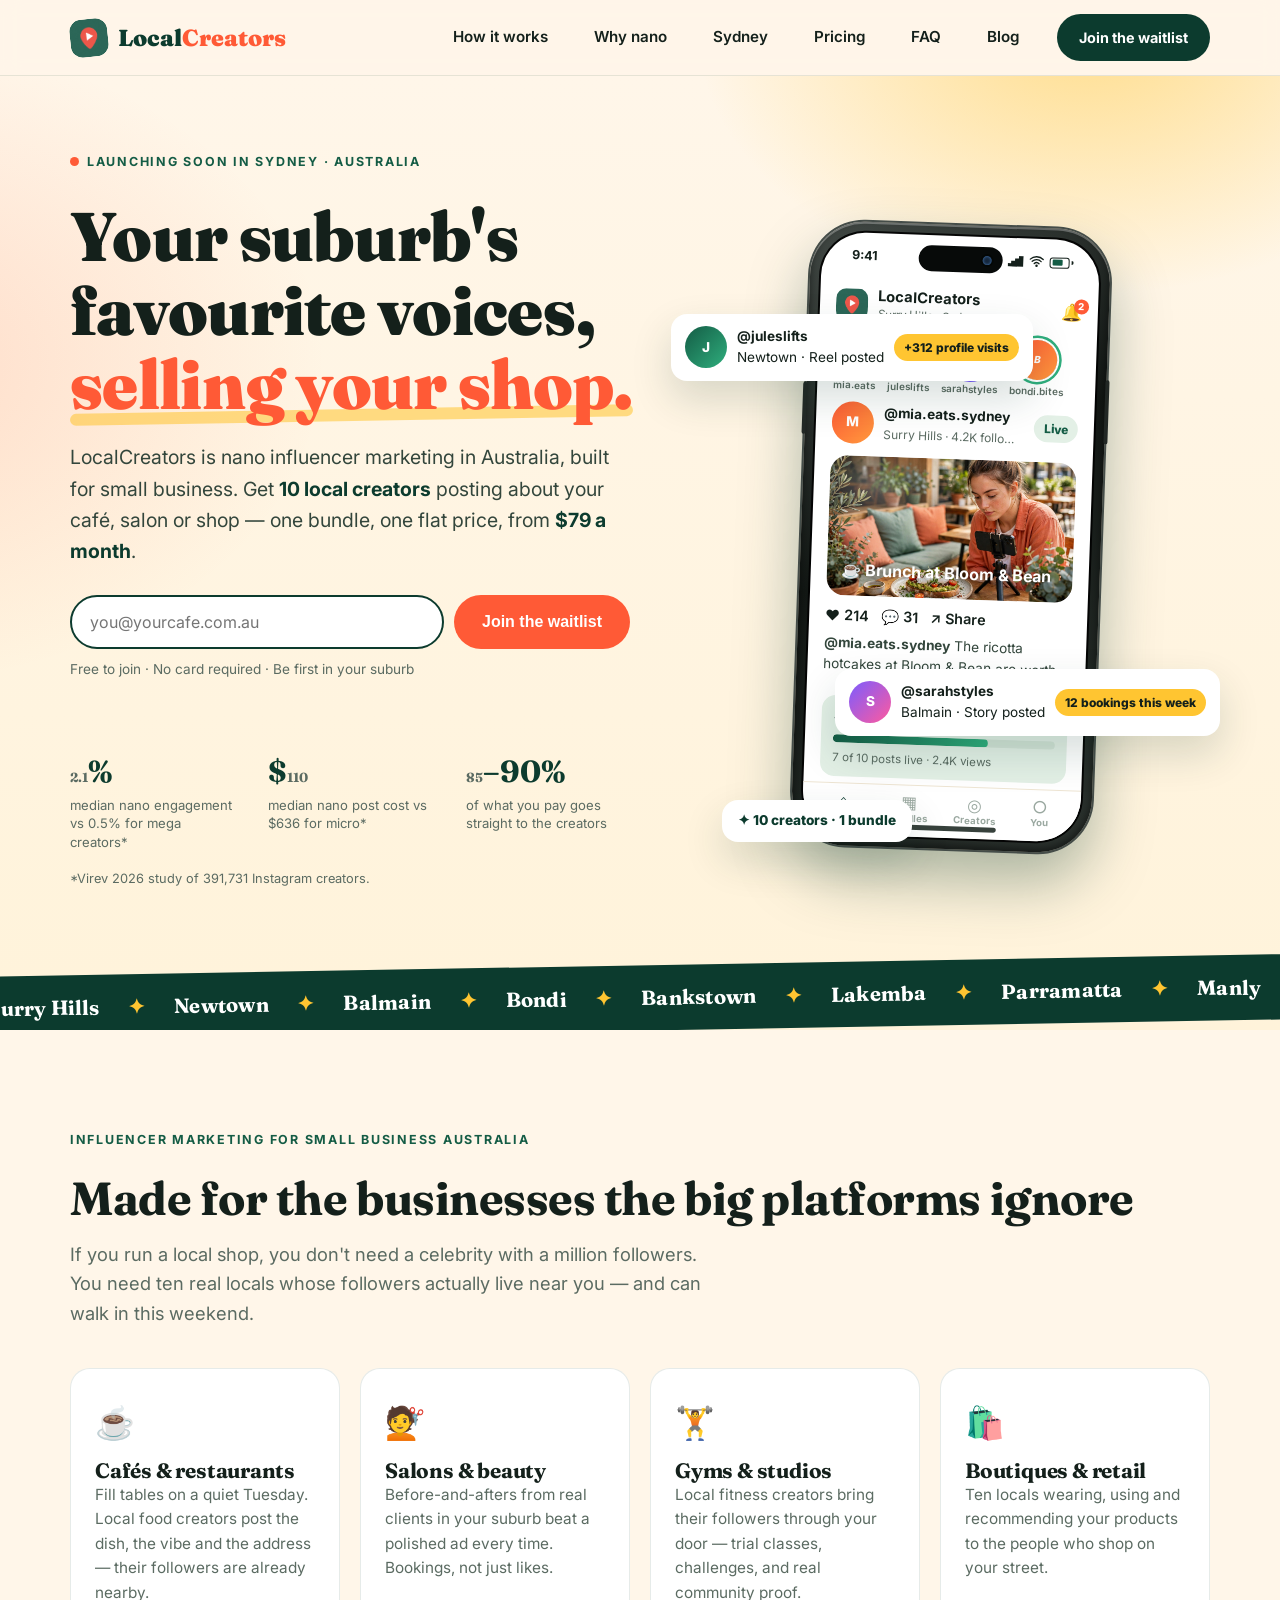
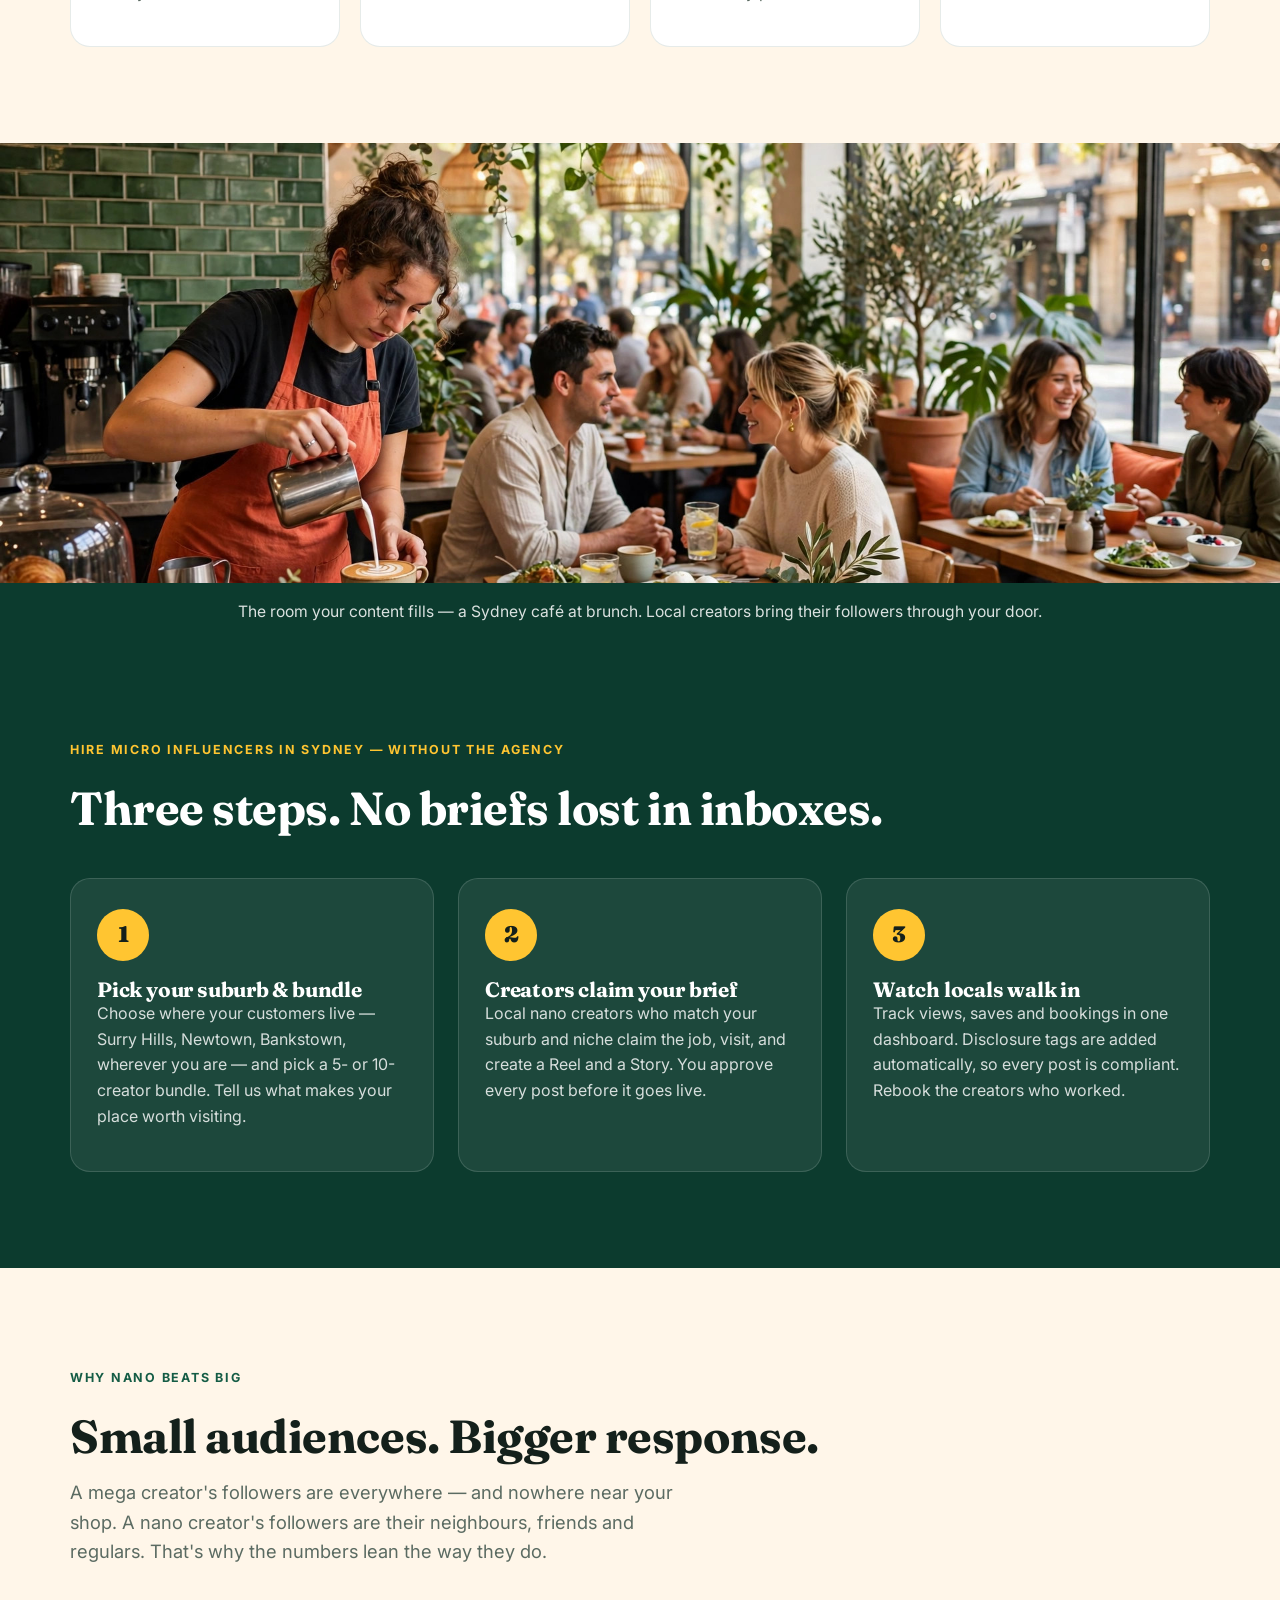
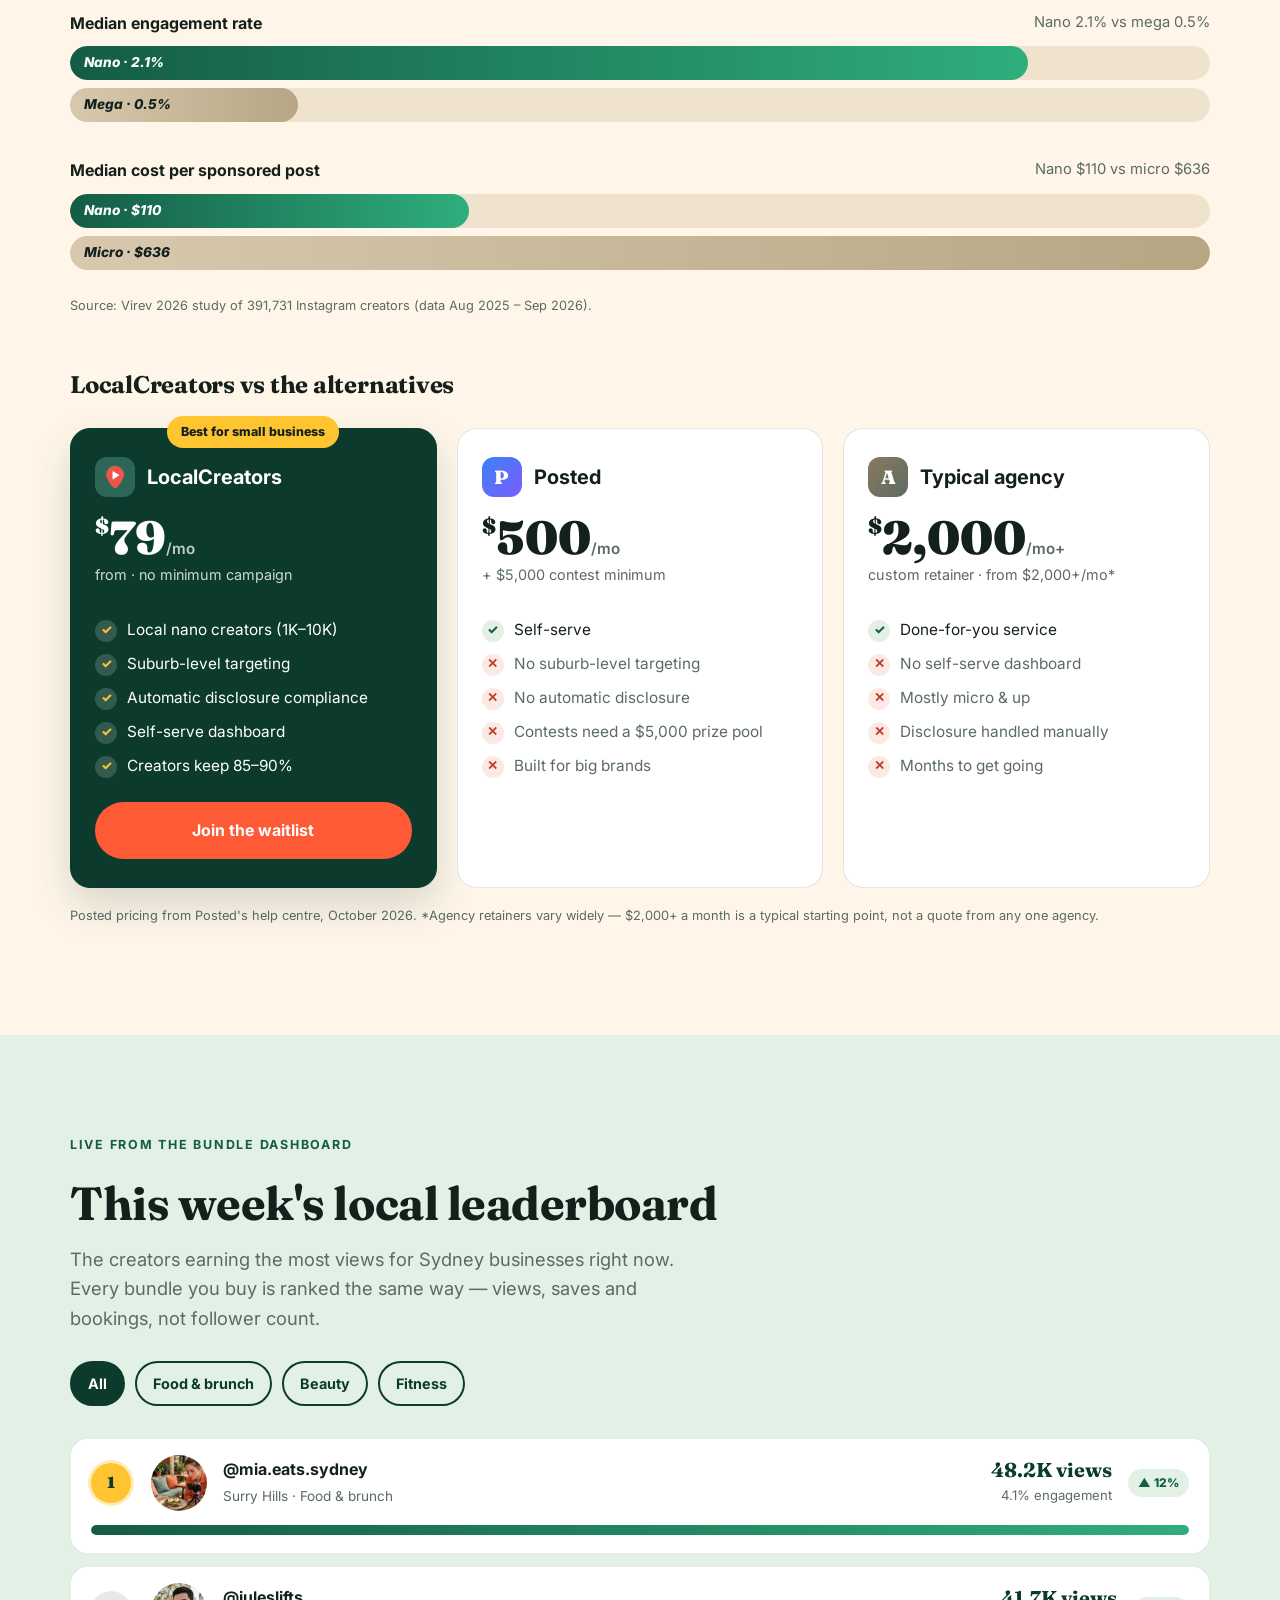
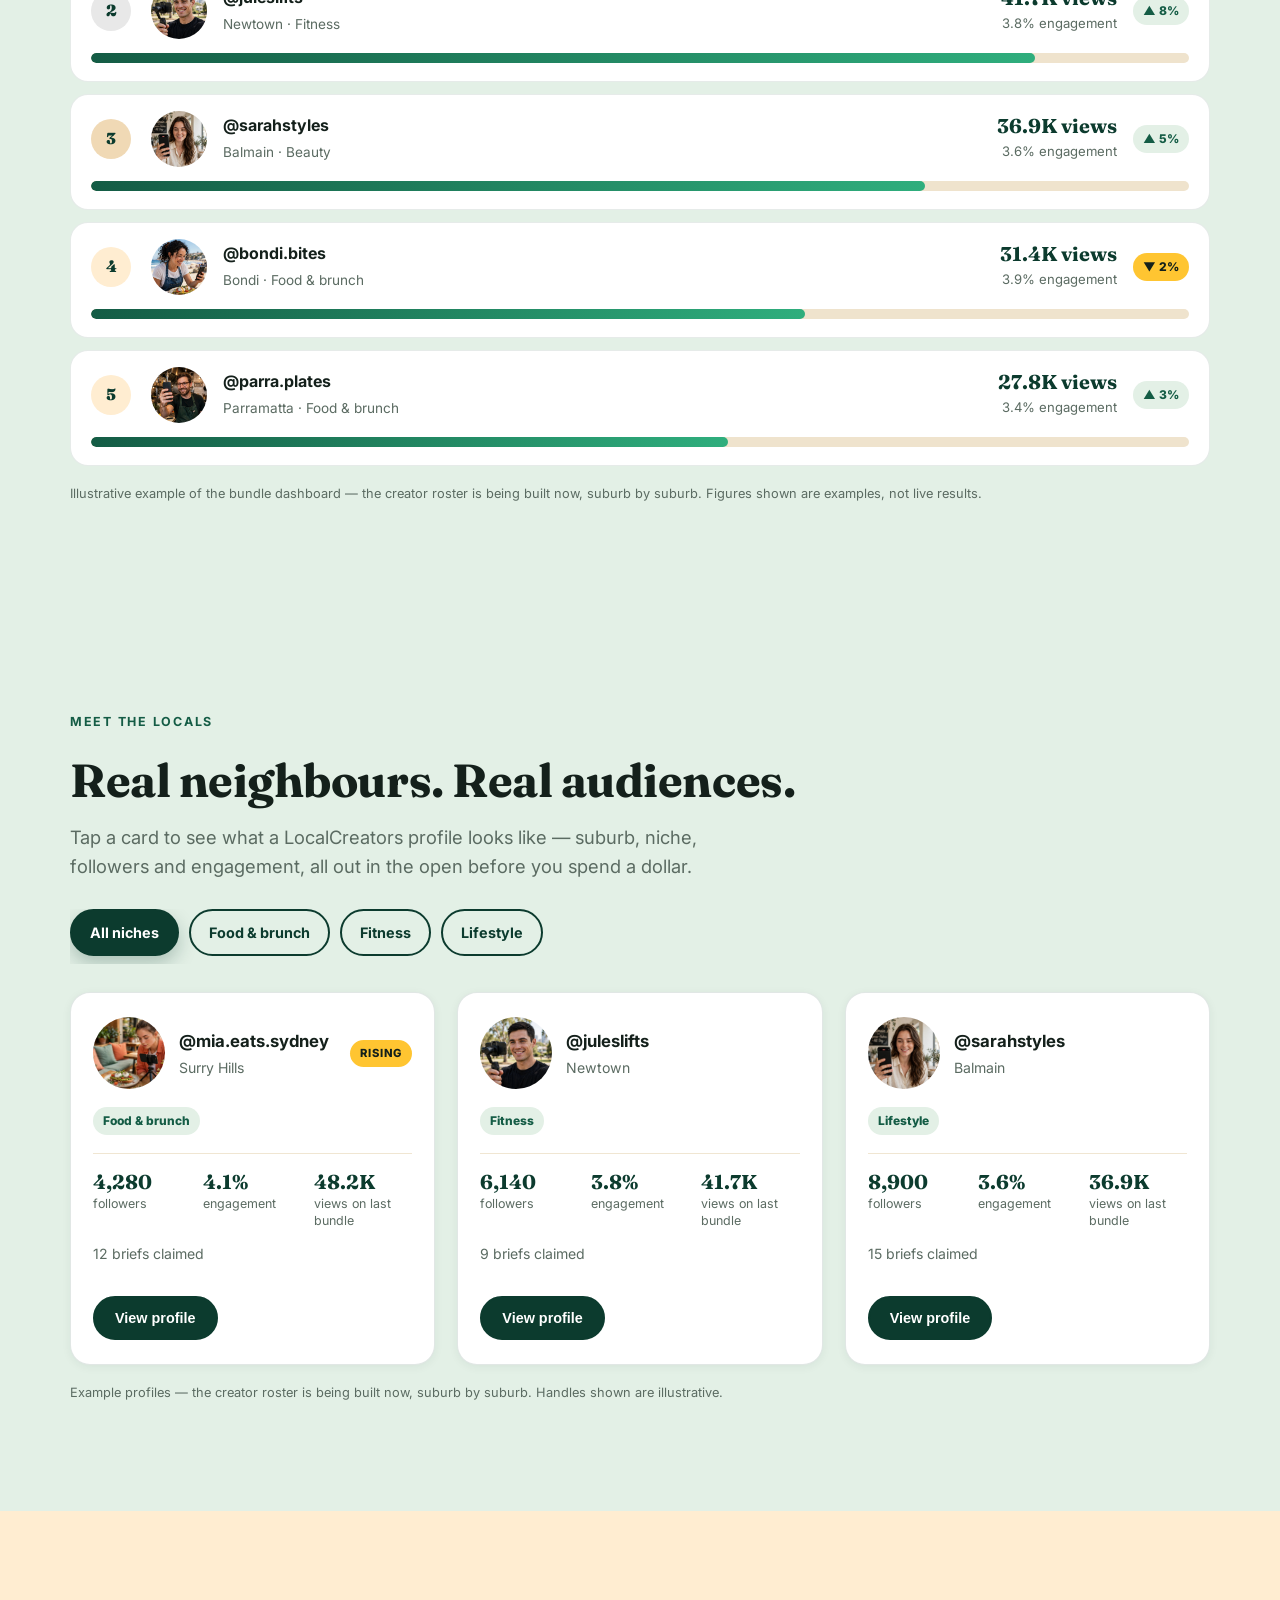
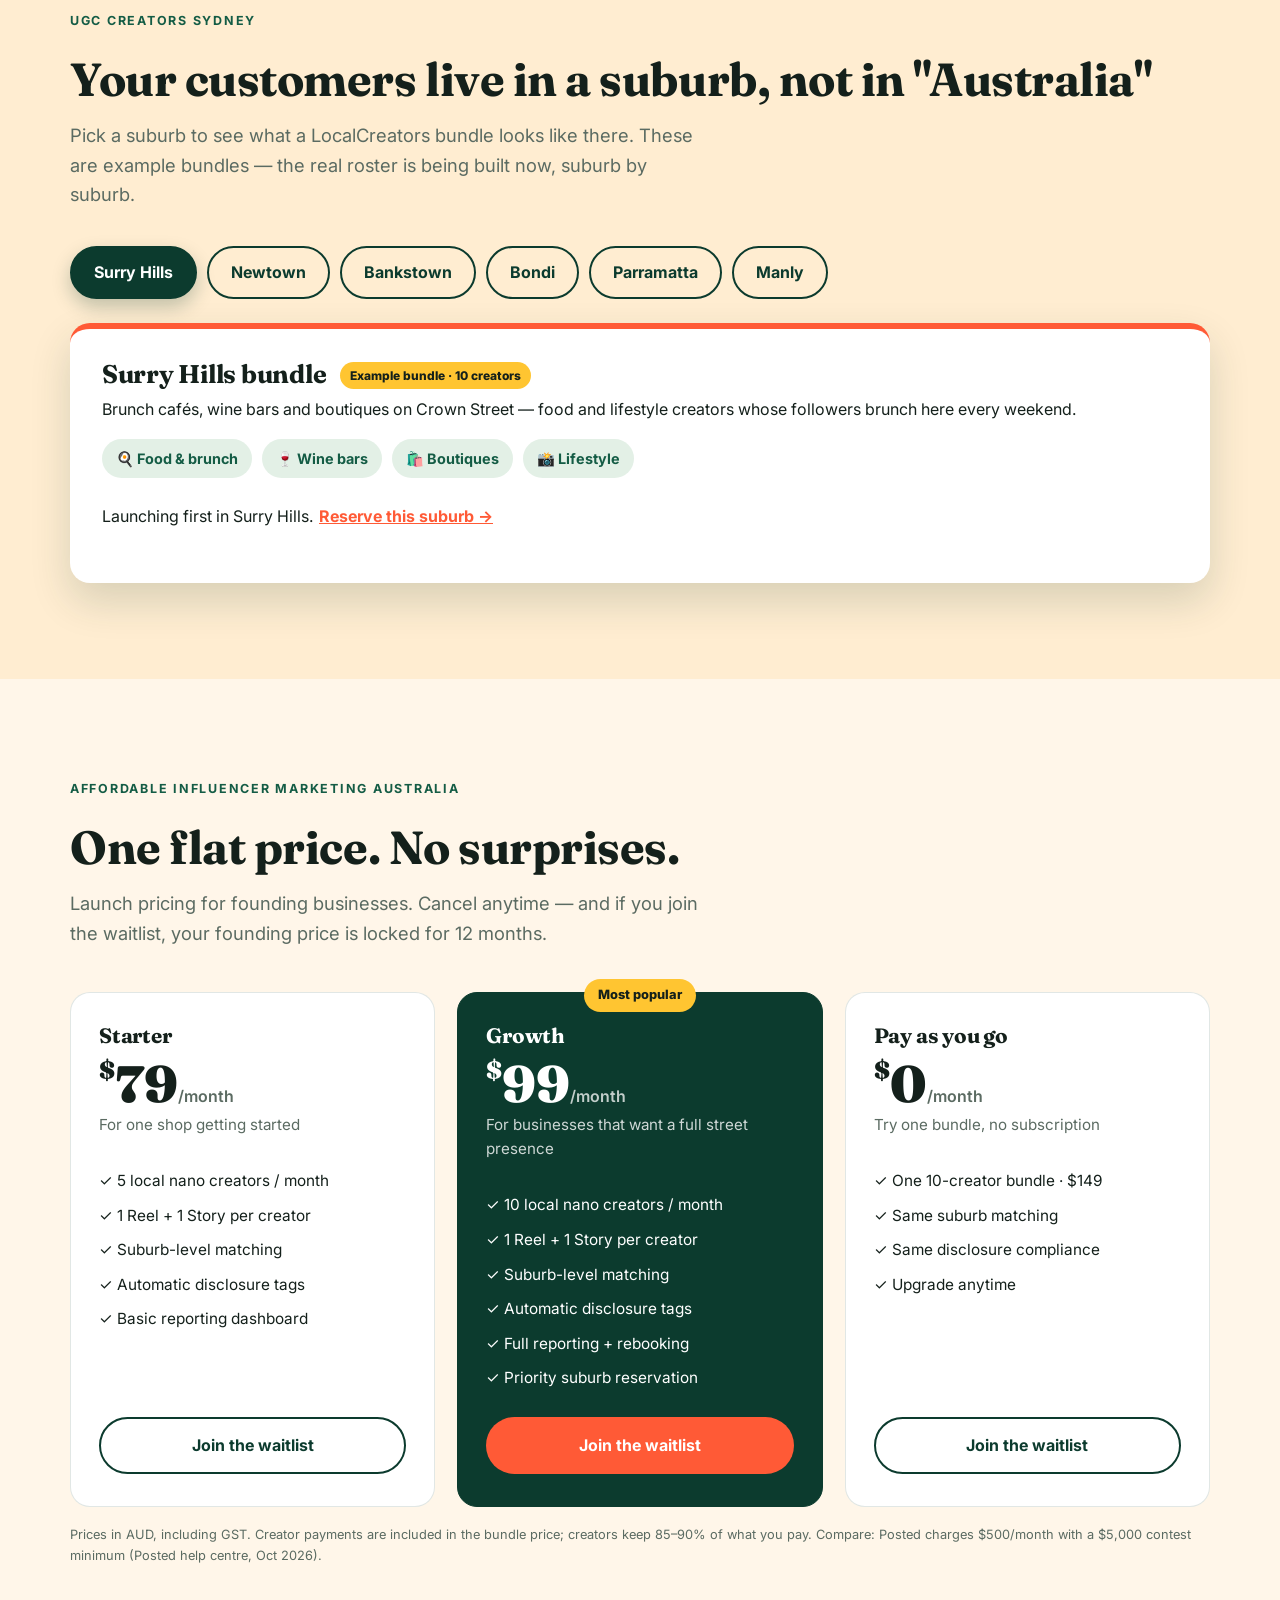
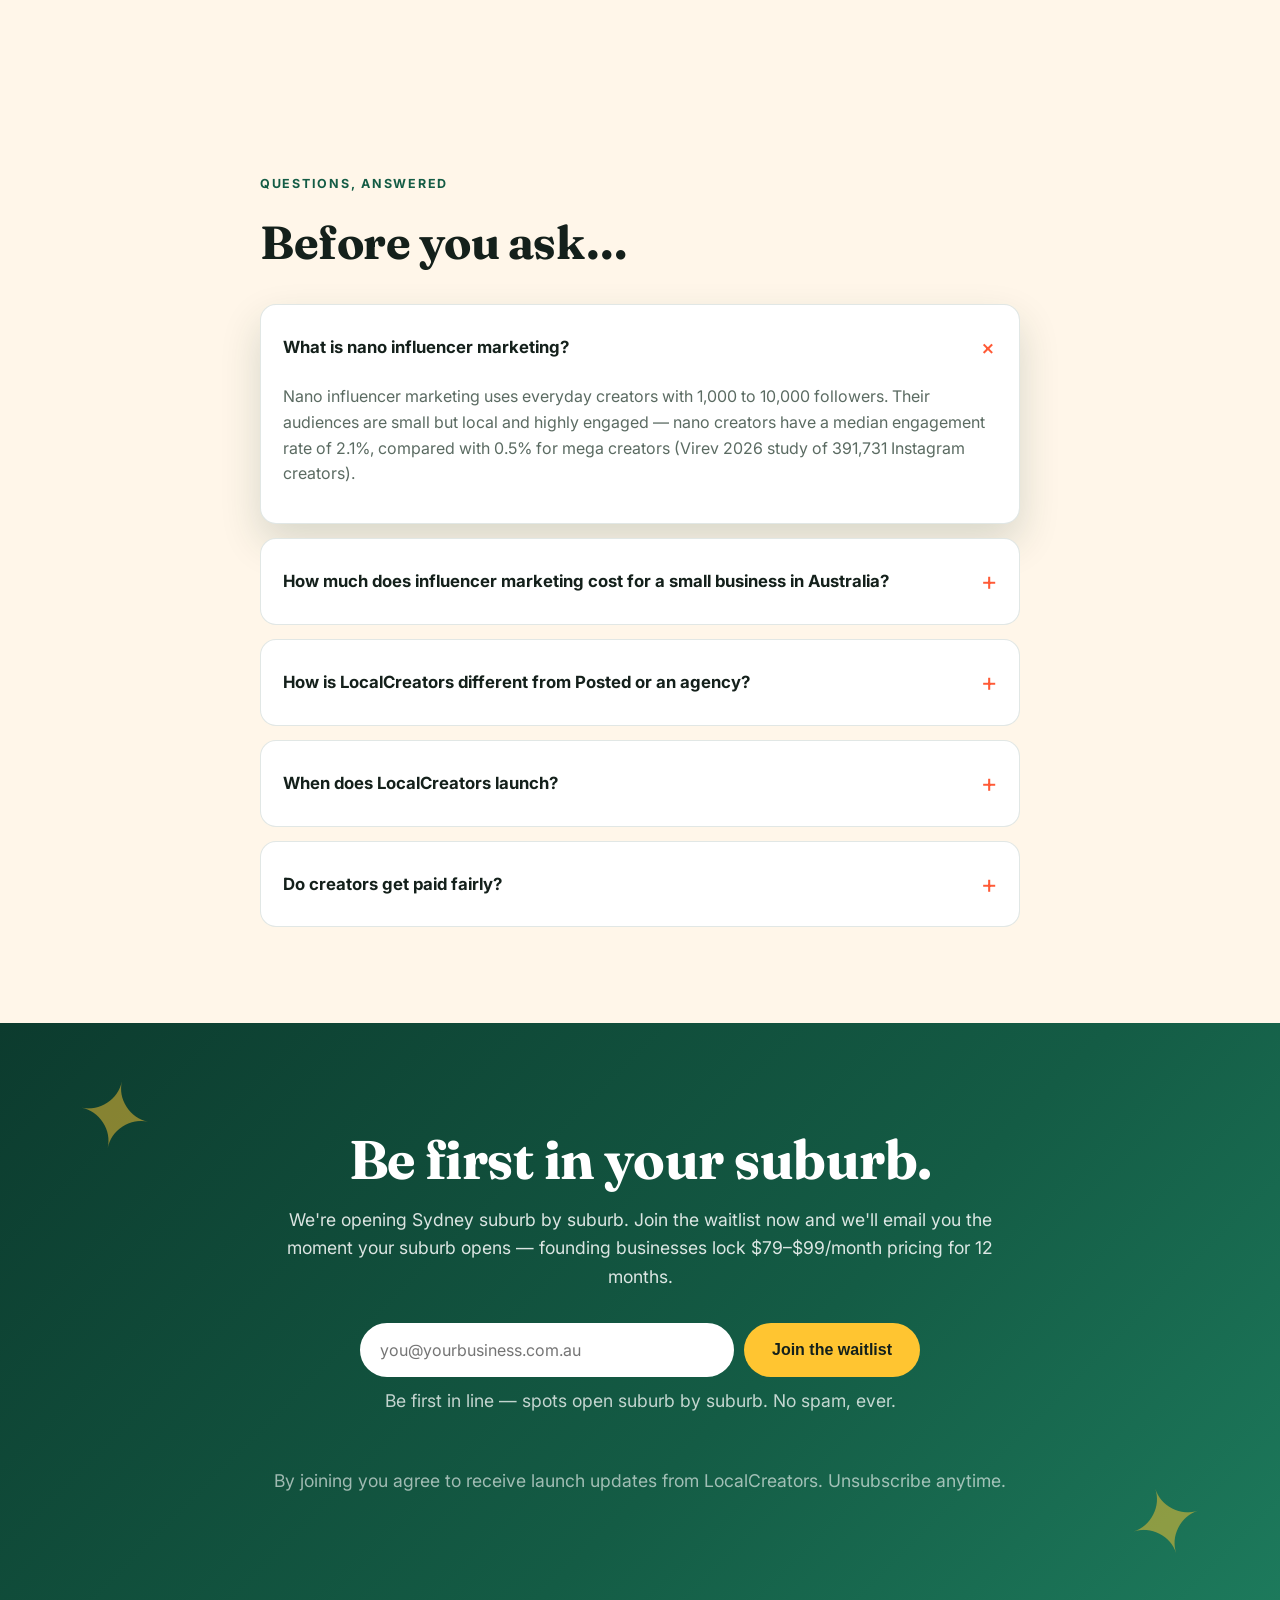
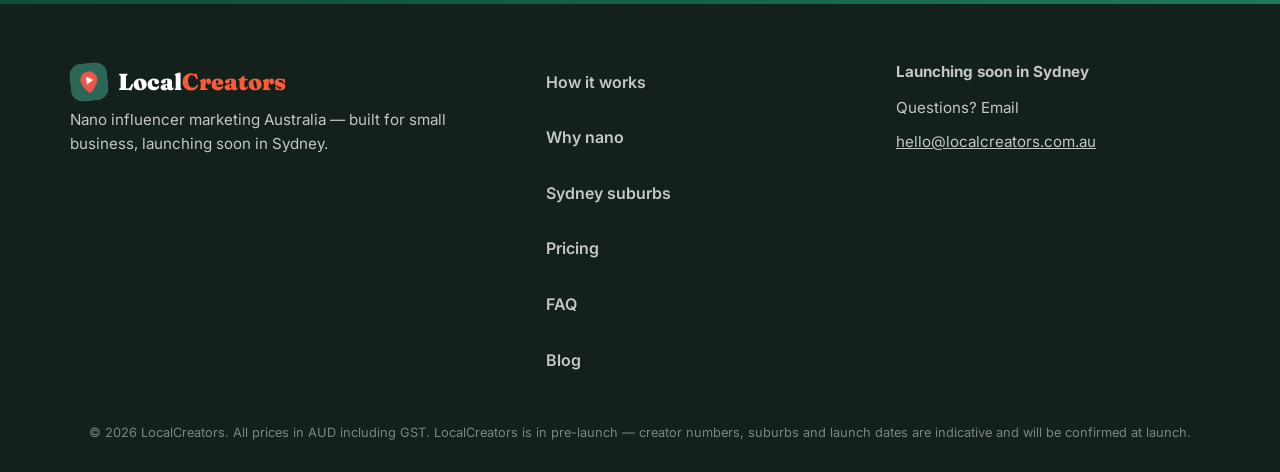
==== index.html @ 3249b12d "Add Google Search Console verification (meta tag + HTML file)" ====
<!DOCTYPE html>
<html lang="en-AU">
<head>
  <meta charset="UTF-8">
  <meta name="viewport" content="width=device-width, initial-scale=1.0">
  <title>LocalCreators — Nano Influencer Marketing Australia for Small Business | From $79/mo</title>
  <meta name="description" content="LocalCreators is nano influencer marketing in Australia built for small business. Get a bundle of 10 local Sydney nano creators posting about your café, salon or shop from $79/month — no $500 subscriptions, no agency retainers. Join the waitlist.">
  <meta name="keywords" content="nano influencer marketing Australia, influencer marketing for small business Australia, UGC creators Sydney, hire micro influencers Sydney, nano influencers Sydney, affordable influencer marketing Australia">
  <link rel="canonical" href="https://getlocalcreators.vercel.app/">
  <meta name="robots" content="index, follow">
  <meta name="google-site-verification" content="Rzkj0Gzk1IDU8Jo58M3ws5OYVLI9P6mZLgknVPNAcvY" />
  <meta name="author" content="LocalCreators">
  <meta name="theme-color" content="#0c3b2e">
  <!-- Open Graph -->
  <meta property="og:type" content="website">
  <meta property="og:site_name" content="LocalCreators">
  <meta property="og:title" content="LocalCreators — Nano influencer marketing Australia, from $79/month">
  <meta property="og:description" content="10 local nano creators. One bundle. One flat price. Influencer marketing for Australian small business — launching soon in Sydney.">
  <meta property="og:url" content="https://getlocalcreators.vercel.app/">
  <meta property="og:locale" content="en_AU">
  <meta property="og:image" content="https://getlocalcreators.vercel.app/assets/og-image.jpg">
  <meta property="og:image:width" content="1200">
  <meta property="og:image:height" content="630">
  <meta property="og:image:alt" content="A Sydney creator filming a brunch dish at a local café — LocalCreators">
  <!-- Twitter -->
  <meta name="twitter:card" content="summary_large_image">
  <meta name="twitter:title" content="LocalCreators — Nano influencer marketing Australia, from $79/month">
  <meta name="twitter:description" content="10 local nano creators. One bundle. One flat price. Launching soon in Sydney.">
  <meta name="twitter:image" content="https://getlocalcreators.vercel.app/assets/og-image.jpg">
  <link rel="icon" type="image/png" href="assets/favicon.png">
  <link rel="preconnect" href="https://fonts.googleapis.com">
  <link rel="preconnect" href="https://fonts.gstatic.com" crossorigin>
  <link href="https://fonts.googleapis.com/css2?family=Fraunces:opsz,wght@9..144,600;9..144,700;9..144,900&family=Inter:wght@400;500;600;700;800&display=swap" rel="stylesheet">
  <link rel="stylesheet" href="styles.css">
  <script type="application/ld+json">
  {
    "@context": "https://schema.org",
    "@graph": [
      {
        "@type": "Organization",
        "name": "LocalCreators",
        "url": "https://getlocalcreators.vercel.app/",
        "description": "LocalCreators is an Australian self-serve platform where small businesses buy bundles of local nano creators for a flat monthly price.",
        "areaServed": "AU",
        "knowsAbout": ["nano influencer marketing", "UGC creators", "influencer marketing for small business"]
      },
      {
        "@type": "Product",
        "name": "LocalCreators nano creator bundle",
        "description": "A monthly bundle of 10 local nano creators (1,000–10,000 followers) posting about an Australian small business, with suburb-level audience matching and automatic disclosure compliance.",
        "brand": { "@type": "Brand", "name": "LocalCreators" },
        "offers": [
          { "@type": "Offer", "name": "Starter", "price": "79", "priceCurrency": "AUD", "availability": "https://schema.org/PreOrder" },
          { "@type": "Offer", "name": "Growth", "price": "99", "priceCurrency": "AUD", "availability": "https://schema.org/PreOrder" }
        ]
      },
      {
        "@type": "FAQPage",
        "mainEntity": [
          { "@type": "Question", "name": "What is nano influencer marketing?", "acceptedAnswer": { "@type": "Answer", "text": "Nano influencer marketing uses everyday creators with 1,000 to 10,000 followers. Their audiences are small but local and highly engaged — nano creators in Australia have a median engagement rate of 2.1%, compared with 0.5% for mega creators (Virev 2026 study of 391,731 Instagram creators)." } },
          { "@type": "Question", "name": "How much does influencer marketing cost for a small business in Australia?", "acceptedAnswer": { "@type": "Answer", "text": "A single micro-influencer post in Australia typically costs $300 to $3,000, and big platforms charge $500 a month before any creator is paid. LocalCreators bundles 10 local nano creators from $79 a month, so small businesses can run influencer marketing every month instead of once a year." } },
          { "@type": "Question", "name": "How is LocalCreators different from Posted or an agency?", "acceptedAnswer": { "@type": "Answer", "text": "Posted charges $500 a month with a $5,000 contest minimum, and agencies charge custom retainers. LocalCreators is self-serve, Australian-only, and sells creators in bundles at a flat $79–$99 a month, with suburb-level targeting and automatic disclosure compliance built in." } },
          { "@type": "Question", "name": "When does LocalCreators launch?", "acceptedAnswer": { "@type": "Answer", "text": "LocalCreators is launching soon in Sydney. Join the waitlist to reserve your suburb and be first in line when bundles open." } },
          { "@type": "Question", "name": "Do creators get paid fairly?", "acceptedAnswer": { "@type": "Answer", "text": "Yes. Creators keep 85–90% of what you pay, and every bundle includes the product or experience plus a cash payment — no unpaid contest labour." } }
        ]
      }
    ]
  }
  </script>
</head>
<body>
  <a class="skip-link" href="#main">Skip to content</a>

  <header class="nav" id="top">
    <div class="container nav-inner">
      <a class="logo" href="#top" aria-label="LocalCreators home">
        <span class="logo-mark"><img src="assets/logo.webp" alt="" width="38" height="38"></span>
        <span class="logo-word">Local<span class="logo-accent">Creators</span></span>
      </a>
      <nav class="nav-links" aria-label="Main navigation">
        <a href="#how">How it works</a>
        <a href="#why">Why nano</a>
        <a href="#suburbs">Sydney</a>
        <a href="#pricing">Pricing</a>
        <a href="#faq">FAQ</a>
        <a href="blog/">Blog</a>
      </nav>
      <a class="btn btn-small" href="#join">Join the waitlist</a>
      <button class="nav-toggle" aria-label="Open menu" aria-expanded="false" type="button">
        <span></span><span></span><span></span>
      </button>
    </div>
  </header>

  <main id="main">
    <!-- HERO -->
    <section class="hero">
      <div class="hero-bg" aria-hidden="true"></div>
      <div class="container hero-grid">
        <div class="hero-copy">
          <p class="eyebrow reveal"><span class="dot"></span> Launching soon in Sydney · Australia</p>
          <h1 class="reveal">Your suburb's favourite voices, <em>selling your shop.</em></h1>
          <p class="lede reveal">LocalCreators is nano influencer marketing in Australia, built for small business. Get <strong>10 local creators</strong> posting about your café, salon or shop — one bundle, one flat price, from <strong>$79 a month</strong>.</p>
          <form class="capture reveal" data-capture-form novalidate>
            <label class="sr-only" for="email-hero">Email address</label>
            <input id="email-hero" type="email" name="EMAIL" placeholder="you@yourcafe.com.au" autocomplete="email" required>
            <button class="btn btn-coral" type="submit">Join the waitlist</button>
            <p class="form-note">Free to join · No card required · Be first in your suburb</p>
            <p class="form-msg" role="status" aria-live="polite"></p>
          </form>
          <ul class="hero-stats">
            <li><strong><span class="count" data-count="2.1" data-decimals="1">0</span>%</strong><span>median nano engagement vs 0.5% for mega creators*</span></li>
            <li><strong>$<span class="count" data-count="110">0</span></strong><span>median nano post cost vs $636 for micro*</span></li>
            <li><strong><span class="count" data-count="85">0</span>–90%</strong><span>of what you pay goes straight to the creators</span></li>
          </ul>
          <p class="fineprint">*Virev 2026 study of 391,731 Instagram creators.</p>
        </div>

        <div class="hero-art" aria-hidden="true">
          <div class="phone">
            <span class="phone-btn phone-btn-power"></span>
            <span class="phone-btn phone-btn-vol-up"></span>
            <span class="phone-btn phone-btn-vol-down"></span>
            <div class="phone-screen">
              <div class="phone-island"><span class="phone-cam"></span></div>
              <div class="app-status"><span>9:41</span><span class="app-status-icons"><i class="sig"></i><i class="wifi"></i><i class="batt"><b></b></i></span></div>
              <div class="app-head">
                <span class="app-logo"><img src="assets/logo.webp" alt=""></span>
                <div><strong>LocalCreators</strong><span>Surry Hills · Sydney</span></div>
                <span class="app-bell">🔔<i>2</i></span>
              </div>
              <div class="app-stories">
                <span><i class="avatar a1">M</i>mia.eats</span>
                <span><i class="avatar a2">J</i>juleslifts</span>
                <span><i class="avatar a3">S</i>sarahstyles</span>
                <span><i class="avatar a1">B</i>bondi.bites</span>
              </div>
              <div class="phone-post">
                <div class="phone-head"><span class="avatar a1">M</span><div><strong>@mia.eats.sydney</strong><span>Surry Hills · 4.2K followers</span></div><b class="pill pill-green">Live</b></div>
                <div class="phone-img"><img src="assets/hero-creator.jpg" alt="A Sydney food creator filming a brunch dish at a local café" fetchpriority="high"><span>☕ Brunch at Bloom &amp; Bean</span></div>
                <div class="phone-actions">♥ 214 &nbsp; 💬 31 &nbsp; ↗ Share</div>
                <p class="phone-caption"><strong>@mia.eats.sydney</strong> The ricotta hotcakes at Bloom &amp; Bean are worth the queue. #ad</p>
              </div>
              <div class="app-bundle">
                <div class="app-bundle-row"><strong>Surry Hills bundle</strong><b>70% live</b></div>
                <div class="app-progress"><i style="width: 70%"></i></div>
                <span>7 of 10 posts live · 2.4K views</span>
              </div>
              <nav class="app-tabs"><span class="on">⌂<em>Home</em></span><span>▦<em>Bundles</em></span><span>◎<em>Creators</em></span><span>○<em>You</em></span></nav>
              <span class="phone-home-bar"></span>
            </div>
          </div>
          <div class="float-card fc-1">
            <span class="avatar a2">J</span>
            <div><strong>@juleslifts</strong><span>Newtown · Reel posted</span></div>
            <b class="pill">+312 profile visits</b>
          </div>
          <div class="float-card fc-2">
            <span class="avatar a3">S</span>
            <div><strong>@sarahstyles</strong><span>Balmain · Story posted</span></div>
            <b class="pill pill-green">12 bookings this week</b>
          </div>
          <div class="float-card fc-3">
            <span class="sticker">✦ 10 creators · 1 bundle</span>
          </div>
        </div>
      </div>

      <div class="marquee" aria-hidden="true">
        <div class="marquee-track">
          <span>Surry Hills</span><span>✦</span><span>Newtown</span><span>✦</span><span>Balmain</span><span>✦</span><span>Bondi</span><span>✦</span><span>Bankstown</span><span>✦</span><span>Lakemba</span><span>✦</span><span>Parramatta</span><span>✦</span><span>Manly</span><span>✦</span><span>Chatswood</span><span>✦</span><span>Marrickville</span><span>✦</span>
          <span>Surry Hills</span><span>✦</span><span>Newtown</span><span>✦</span><span>Balmain</span><span>✦</span><span>Bondi</span><span>✦</span><span>Bankstown</span><span>✦</span><span>Lakemba</span><span>✦</span><span>Parramatta</span><span>✦</span><span>Manly</span><span>✦</span><span>Chatswood</span><span>✦</span><span>Marrickville</span><span>✦</span>
        </div>
      </div>
    </section>

    <!-- WHO IT'S FOR -->
    <section class="section who">
      <div class="container">
        <p class="eyebrow reveal">Influencer marketing for small business Australia</p>
        <h2 class="reveal">Made for the businesses the big platforms ignore</h2>
        <p class="section-lede reveal">If you run a local shop, you don't need a celebrity with a million followers. You need ten real locals whose followers actually live near you — and can walk in this weekend.</p>
        <div class="who-grid">
          <article class="who-card reveal"><span class="who-icon" aria-hidden="true">☕</span><h3>Cafés &amp; restaurants</h3><p>Fill tables on a quiet Tuesday. Local food creators post the dish, the vibe and the address — their followers are already nearby.</p></article>
          <article class="who-card reveal"><span class="who-icon" aria-hidden="true">💇</span><h3>Salons &amp; beauty</h3><p>Before-and-afters from real clients in your suburb beat a polished ad every time. Bookings, not just likes.</p></article>
          <article class="who-card reveal"><span class="who-icon" aria-hidden="true">🏋️</span><h3>Gyms &amp; studios</h3><p>Local fitness creators bring their followers through your door — trial classes, challenges, and real community proof.</p></article>
          <article class="who-card reveal"><span class="who-icon" aria-hidden="true">🛍️</span><h3>Boutiques &amp; retail</h3><p>Ten locals wearing, using and recommending your products to the people who shop on your street.</p></article>
        </div>
      </div>
    </section>

    <!-- PHOTO BAND -->
    <figure class="photo-band">
      <img src="assets/hero-cafe.jpg" alt="A busy Sydney café at brunch — the kind of local business LocalCreators is built for" loading="lazy">
      <figcaption>The room your content fills — a Sydney café at brunch. Local creators bring their followers through your door.</figcaption>
    </figure>

    <!-- HOW IT WORKS -->
    <section class="section how" id="how">
      <div class="container">
        <p class="eyebrow reveal">Hire micro influencers in Sydney — without the agency</p>
        <h2 class="reveal">Three steps. No briefs lost in inboxes.</h2>
        <ol class="steps">
          <li class="step reveal">
            <span class="step-num">1</span>
            <h3>Pick your suburb &amp; bundle</h3>
            <p>Choose where your customers live — Surry Hills, Newtown, Bankstown, wherever you are — and pick a 5- or 10-creator bundle. Tell us what makes your place worth visiting.</p>
          </li>
          <li class="step reveal">
            <span class="step-num">2</span>
            <h3>Creators claim your brief</h3>
            <p>Local nano creators who match your suburb and niche claim the job, visit, and create a Reel and a Story. You approve every post before it goes live.</p>
          </li>
          <li class="step reveal">
            <span class="step-num">3</span>
            <h3>Watch locals walk in</h3>
            <p>Track views, saves and bookings in one dashboard. Disclosure tags are added automatically, so every post is compliant. Rebook the creators who worked.</p>
          </li>
        </ol>
      </div>
    </section>

    <!-- WHY NANO -->
    <section class="section why" id="why">
      <div class="container">
        <p class="eyebrow reveal">Why nano beats big</p>
        <h2 class="reveal">Small audiences. Bigger response.</h2>
        <p class="section-lede reveal">A mega creator's followers are everywhere — and nowhere near your shop. A nano creator's followers are their neighbours, friends and regulars. That's why the numbers lean the way they do.</p>
        <div class="bars">
          <div class="bar-row reveal">
            <div class="bar-label"><strong>Median engagement rate</strong><span>Nano 2.1% vs mega 0.5%</span></div>
            <div class="bar-track"><div class="bar-fill bar-nano" data-width="84"><i>Nano · 2.1%</i></div></div>
            <div class="bar-track"><div class="bar-fill bar-mega" data-width="20"><i>Mega · 0.5%</i></div></div>
          </div>
          <div class="bar-row reveal">
            <div class="bar-label"><strong>Median cost per sponsored post</strong><span>Nano $110 vs micro $636</span></div>
            <div class="bar-track"><div class="bar-fill bar-nano" data-width="35"><i>Nano · $110</i></div></div>
            <div class="bar-track"><div class="bar-fill bar-mega" data-width="100"><i>Micro · $636</i></div></div>
          </div>
        </div>
        <p class="fineprint">Source: Virev 2026 study of 391,731 Instagram creators (data Aug 2025 – Sep 2026).</p>

        <div class="compare reveal">
          <h3 class="compare-title">LocalCreators vs the alternatives</h3>
          <div class="compare-cards">
            <article class="cmp-card cmp-featured">
              <span class="cmp-badge">Best for small business</span>
              <div class="cmp-head"><img src="assets/logo.webp" alt=""><h4>LocalCreators</h4></div>
              <p class="cmp-price"><span class="cur">$</span>79<span class="per">/mo</span></p>
              <p class="cmp-sub">from · no minimum campaign</p>
              <ul class="cmp-list">
                <li class="yes">Local nano creators (1K–10K)</li>
                <li class="yes">Suburb-level targeting</li>
                <li class="yes">Automatic disclosure compliance</li>
                <li class="yes">Self-serve dashboard</li>
                <li class="yes">Creators keep 85–90%</li>
              </ul>
              <a class="btn btn-coral" href="#join">Join the waitlist</a>
            </article>
            <article class="cmp-card">
              <div class="cmp-head"><span class="cmp-mark cmp-mark-posted">P</span><h4>Posted</h4></div>
              <p class="cmp-price"><span class="cur">$</span>500<span class="per">/mo</span></p>
              <p class="cmp-sub">+ $5,000 contest minimum</p>
              <ul class="cmp-list">
                <li class="yes">Self-serve</li>
                <li class="no">No suburb-level targeting</li>
                <li class="no">No automatic disclosure</li>
                <li class="no">Contests need a $5,000 prize pool</li>
                <li class="no">Built for big brands</li>
              </ul>
            </article>
            <article class="cmp-card">
              <div class="cmp-head"><span class="cmp-mark cmp-mark-agency">A</span><h4>Typical agency</h4></div>
              <p class="cmp-price"><span class="cur">$</span>2,000<span class="per">/mo+</span></p>
              <p class="cmp-sub">custom retainer · from $2,000+/mo*</p>
              <ul class="cmp-list">
                <li class="yes">Done-for-you service</li>
                <li class="no">No self-serve dashboard</li>
                <li class="no">Mostly micro &amp; up</li>
                <li class="no">Disclosure handled manually</li>
                <li class="no">Months to get going</li>
              </ul>
            </article>
          </div>
          <p class="fineprint">Posted pricing from Posted's help centre, October 2026. *Agency retainers vary widely — $2,000+ a month is a typical starting point, not a quote from any one agency.</p>
        </div>
      </div>
    </section>

    <!-- LEADERBOARD -->
    <section class="section board" id="leaderboard">
      <div class="container">
        <p class="eyebrow reveal">Live from the bundle dashboard</p>
        <h2 class="reveal">This week's local leaderboard</h2>
        <p class="section-lede reveal">The creators earning the most views for Sydney businesses right now. Every bundle you buy is ranked the same way — views, saves and bookings, not follower count.</p>
        <div class="seg reveal" role="group" aria-label="Filter leaderboard by category">
          <button type="button" class="seg-btn active" data-board-filter="all">All</button>
          <button type="button" class="seg-btn" data-board-filter="food">Food &amp; brunch</button>
          <button type="button" class="seg-btn" data-board-filter="beauty">Beauty</button>
          <button type="button" class="seg-btn" data-board-filter="fitness">Fitness</button>
        </div>
        <ol class="board-list">
          <li class="board-row reveal" data-cat="food">
            <span class="rank rank-1">1</span>
            <img class="board-avatar" src="assets/hero-creator.jpg" alt="Portrait of Mia, a Sydney food creator">
            <div class="board-who"><strong>@mia.eats.sydney</strong><span>Surry Hills · Food &amp; brunch</span></div>
            <div class="board-stats"><strong>48.2K views</strong><span>4.1% engagement</span></div>
            <span class="pill pill-green">▲ 12%</span>
            <div class="board-bar"><i data-width="100"></i></div>
          </li>
          <li class="board-row reveal" data-cat="fitness">
            <span class="rank rank-2">2</span>
            <img class="board-avatar" src="assets/portrait-jules.jpg" alt="Portrait of Jules, a Sydney fitness creator">
            <div class="board-who"><strong>@juleslifts</strong><span>Newtown · Fitness</span></div>
            <div class="board-stats"><strong>41.7K views</strong><span>3.8% engagement</span></div>
            <span class="pill pill-green">▲ 8%</span>
            <div class="board-bar"><i data-width="86"></i></div>
          </li>
          <li class="board-row reveal" data-cat="beauty">
            <span class="rank rank-3">3</span>
            <img class="board-avatar" src="assets/portrait-sarah.jpg" alt="Portrait of Sarah, a Sydney lifestyle creator">
            <div class="board-who"><strong>@sarahstyles</strong><span>Balmain · Beauty</span></div>
            <div class="board-stats"><strong>36.9K views</strong><span>3.6% engagement</span></div>
            <span class="pill pill-green">▲ 5%</span>
            <div class="board-bar"><i data-width="76"></i></div>
          </li>
          <li class="board-row reveal" data-cat="food">
            <span class="rank">4</span>
            <img class="board-avatar" src="assets/portrait-bondi.jpg" alt="Portrait of the creator behind Bondi Bites, a Sydney food creator">
            <div class="board-who"><strong>@bondi.bites</strong><span>Bondi · Food &amp; brunch</span></div>
            <div class="board-stats"><strong>31.4K views</strong><span>3.9% engagement</span></div>
            <span class="pill">▼ 2%</span>
            <div class="board-bar"><i data-width="65"></i></div>
          </li>
          <li class="board-row reveal" data-cat="food">
            <span class="rank">5</span>
            <img class="board-avatar" src="assets/portrait-parra.jpg" alt="Portrait of the creator behind Parra Plates, a Sydney food creator">
            <div class="board-who"><strong>@parra.plates</strong><span>Parramatta · Food &amp; brunch</span></div>
            <div class="board-stats"><strong>27.8K views</strong><span>3.4% engagement</span></div>
            <span class="pill pill-green">▲ 3%</span>
            <div class="board-bar"><i data-width="58"></i></div>
          </li>
        </ol>
        <p class="fineprint">Illustrative example of the bundle dashboard — the creator roster is being built now, suburb by suburb. Figures shown are examples, not live results.</p>
      </div>
    </section>

    <!-- CREATOR CARDS -->
    <section class="section creators" id="creators">
      <div class="container">
        <p class="eyebrow reveal">Meet the locals</p>
        <h2 class="reveal">Real neighbours. Real audiences.</h2>
        <p class="section-lede reveal">Tap a card to see what a LocalCreators profile looks like — suburb, niche, followers and engagement, all out in the open before you spend a dollar.</p>
        <div class="chip-row reveal" role="group" aria-label="Filter creators by niche">
          <button type="button" class="chip-btn active" data-creator-filter="all">All niches</button>
          <button type="button" class="chip-btn" data-creator-filter="food">Food &amp; brunch</button>
          <button type="button" class="chip-btn" data-creator-filter="fitness">Fitness</button>
          <button type="button" class="chip-btn" data-creator-filter="lifestyle">Lifestyle</button>
        </div>
        <div class="creator-grid">
          <article class="creator-card reveal" data-cat="food" data-handle="@mia.eats.sydney" data-suburb="Surry Hills" data-niche="Food &amp; brunch" data-followers="4,280" data-engagement="4.1%" data-briefs="12" data-views="48.2K views on last bundle" data-img="assets/hero-creator.jpg" data-alt="Portrait of Mia, a Sydney food creator">
            <div class="creator-top">
              <img class="creator-avatar" src="assets/hero-creator.jpg" alt="Portrait of Mia, a Sydney food creator" loading="lazy">
              <div class="creator-id"><strong>@mia.eats.sydney</strong><span>Surry Hills</span></div>
              <span class="creator-badge">Rising</span>
            </div>
            <span class="pill pill-green creator-niche">Food &amp; brunch</span>
            <ul class="creator-stats">
              <li><strong>4,280</strong><span>followers</span></li>
              <li><strong>4.1%</strong><span>engagement</span></li>
              <li><strong>48.2K</strong><span>views on last bundle</span></li>
            </ul>
            <p class="creator-meta">12 briefs claimed</p>
            <button type="button" class="btn btn-outline btn-small creator-open">View profile</button>
          </article>
          <article class="creator-card reveal" data-cat="fitness" data-handle="@juleslifts" data-suburb="Newtown" data-niche="Fitness" data-followers="6,140" data-engagement="3.8%" data-briefs="9" data-views="41.7K views on last bundle" data-img="assets/portrait-jules.jpg" data-alt="Portrait of Jules, a Sydney fitness creator">
            <div class="creator-top">
              <img class="creator-avatar" src="assets/portrait-jules.jpg" alt="Portrait of Jules, a Sydney fitness creator" loading="lazy">
              <div class="creator-id"><strong>@juleslifts</strong><span>Newtown</span></div>
            </div>
            <span class="pill pill-green creator-niche">Fitness</span>
            <ul class="creator-stats">
              <li><strong>6,140</strong><span>followers</span></li>
              <li><strong>3.8%</strong><span>engagement</span></li>
              <li><strong>41.7K</strong><span>views on last bundle</span></li>
            </ul>
            <p class="creator-meta">9 briefs claimed</p>
            <button type="button" class="btn btn-outline btn-small creator-open">View profile</button>
          </article>
          <article class="creator-card reveal" data-cat="lifestyle" data-handle="@sarahstyles" data-suburb="Balmain" data-niche="Lifestyle" data-followers="8,900" data-engagement="3.6%" data-briefs="15" data-views="36.9K views on last bundle" data-img="assets/portrait-sarah.jpg" data-alt="Portrait of Sarah, a Sydney lifestyle creator">
            <div class="creator-top">
              <img class="creator-avatar" src="assets/portrait-sarah.jpg" alt="Portrait of Sarah, a Sydney lifestyle creator" loading="lazy">
              <div class="creator-id"><strong>@sarahstyles</strong><span>Balmain</span></div>
            </div>
            <span class="pill pill-green creator-niche">Lifestyle</span>
            <ul class="creator-stats">
              <li><strong>8,900</strong><span>followers</span></li>
              <li><strong>3.6%</strong><span>engagement</span></li>
              <li><strong>36.9K</strong><span>views on last bundle</span></li>
            </ul>
            <p class="creator-meta">15 briefs claimed</p>
            <button type="button" class="btn btn-outline btn-small creator-open">View profile</button>
          </article>
        </div>
        <p class="fineprint">Example profiles — the creator roster is being built now, suburb by suburb. Handles shown are illustrative.</p>
      </div>
    </section>

    <!-- SUBURB PICKER -->
    <section class="section suburbs" id="suburbs">
      <div class="container">
        <p class="eyebrow reveal">UGC creators Sydney</p>
        <h2 class="reveal">Your customers live in a suburb, not in "Australia"</h2>
        <p class="section-lede reveal">Pick a suburb to see what a LocalCreators bundle looks like there. These are example bundles — the real roster is being built now, suburb by suburb.</p>
        <div class="suburb-picker reveal" role="group" aria-label="Choose a Sydney suburb">
          <button type="button" class="suburb-btn active" data-suburb="surry">Surry Hills</button>
          <button type="button" class="suburb-btn" data-suburb="newtown">Newtown</button>
          <button type="button" class="suburb-btn" data-suburb="bankstown">Bankstown</button>
          <button type="button" class="suburb-btn" data-suburb="bondi">Bondi</button>
          <button type="button" class="suburb-btn" data-suburb="parramatta">Parramatta</button>
          <button type="button" class="suburb-btn" data-suburb="manly">Manly</button>
        </div>
        <div class="suburb-panel reveal" id="suburb-panel" aria-live="polite">
          <div class="suburb-panel-head">
            <h3 id="suburb-name">Surry Hills bundle</h3>
            <span class="pill">Example bundle · 10 creators</span>
          </div>
          <p id="suburb-desc">Brunch cafés, wine bars and boutiques on Crown Street — food and lifestyle creators whose followers brunch here every weekend.</p>
          <ul class="suburb-tags" id="suburb-tags">
            <li>🍳 Food &amp; brunch</li><li>🍷 Wine bars</li><li>🛍️ Boutiques</li><li>📸 Lifestyle</li>
          </ul>
          <p class="suburb-cta">Launching first in Surry Hills. <a href="#join">Reserve this suburb →</a></p>
        </div>
      </div>
    </section>

    <!-- PRICING -->
    <section class="section pricing" id="pricing">
      <div class="container">
        <p class="eyebrow reveal">Affordable influencer marketing Australia</p>
        <h2 class="reveal">One flat price. No surprises.</h2>
        <p class="section-lede reveal">Launch pricing for founding businesses. Cancel anytime — and if you join the waitlist, your founding price is locked for 12 months.</p>
        <div class="price-grid">
          <article class="price-card reveal">
            <h3>Starter</h3>
            <p class="price"><span class="currency">$</span>79<span class="per">/month</span></p>
            <p class="price-sub">For one shop getting started</p>
            <ul>
              <li>✓ 5 local nano creators / month</li>
              <li>✓ 1 Reel + 1 Story per creator</li>
              <li>✓ Suburb-level matching</li>
              <li>✓ Automatic disclosure tags</li>
              <li>✓ Basic reporting dashboard</li>
            </ul>
            <a class="btn btn-outline" href="#join">Join the waitlist</a>
          </article>
          <article class="price-card featured reveal">
            <span class="price-badge">Most popular</span>
            <h3>Growth</h3>
            <p class="price"><span class="currency">$</span>99<span class="per">/month</span></p>
            <p class="price-sub">For businesses that want a full street presence</p>
            <ul>
              <li>✓ 10 local nano creators / month</li>
              <li>✓ 1 Reel + 1 Story per creator</li>
              <li>✓ Suburb-level matching</li>
              <li>✓ Automatic disclosure tags</li>
              <li>✓ Full reporting + rebooking</li>
              <li>✓ Priority suburb reservation</li>
            </ul>
            <a class="btn btn-coral" href="#join">Join the waitlist</a>
          </article>
          <article class="price-card reveal">
            <h3>Pay as you go</h3>
            <p class="price"><span class="currency">$</span>0<span class="per">/month</span></p>
            <p class="price-sub">Try one bundle, no subscription</p>
            <ul>
              <li>✓ One 10-creator bundle · $149</li>
              <li>✓ Same suburb matching</li>
              <li>✓ Same disclosure compliance</li>
              <li>✓ Upgrade anytime</li>
            </ul>
            <a class="btn btn-outline" href="#join">Join the waitlist</a>
          </article>
        </div>
        <p class="fineprint">Prices in AUD, including GST. Creator payments are included in the bundle price; creators keep 85–90% of what you pay. Compare: Posted charges $500/month with a $5,000 contest minimum (Posted help centre, Oct 2026).</p>
      </div>
    </section>

    <!-- FAQ -->
    <section class="section faq" id="faq">
      <div class="container narrow">
        <p class="eyebrow reveal">Questions, answered</p>
        <h2 class="reveal">Before you ask…</h2>
        <div class="accordion">
          <details class="reveal" open>
            <summary>What is nano influencer marketing?</summary>
            <p>Nano influencer marketing uses everyday creators with 1,000 to 10,000 followers. Their audiences are small but local and highly engaged — nano creators have a median engagement rate of 2.1%, compared with 0.5% for mega creators (Virev 2026 study of 391,731 Instagram creators).</p>
          </details>
          <details class="reveal">
            <summary>How much does influencer marketing cost for a small business in Australia?</summary>
            <p>A single micro-influencer post has a median cost of $636, and big platforms charge $500 a month before any creator is paid (Virev 2026 study of 391,731 Instagram creators; Posted help centre, October 2026). LocalCreators bundles 10 local nano creators from $79 a month, so small businesses can run influencer marketing every month instead of once a year.</p>
          </details>
          <details class="reveal">
            <summary>How is LocalCreators different from Posted or an agency?</summary>
            <p>Posted charges $500 a month with a $5,000 contest minimum, and agencies charge custom retainers. LocalCreators is self-serve, Australian-only, and sells creators in bundles at a flat $79–$99 a month, with suburb-level targeting and automatic disclosure compliance built in.</p>
          </details>
          <details class="reveal">
            <summary>When does LocalCreators launch?</summary>
            <p>LocalCreators is launching soon in Sydney. Join the waitlist to reserve your suburb and be first in line when bundles open. Founding businesses lock their price for 12 months.</p>
          </details>
          <details class="reveal">
            <summary>Do creators get paid fairly?</summary>
            <p>Yes. Creators keep 85–90% of what you pay, and every bundle includes the product or experience plus a cash payment — no unpaid contest labour.</p>
          </details>
        </div>
      </div>
    </section>

    <!-- FINAL CTA -->
    <section class="cta" id="join">
      <div class="container narrow">
        <h2 class="reveal">Be first in your suburb.</h2>
        <p class="reveal">We're opening Sydney suburb by suburb. Join the waitlist now and we'll email you the moment your suburb opens — founding businesses lock $79–$99/month pricing for 12 months.</p>
        <form class="capture capture-dark reveal" data-capture-form novalidate>
          <label class="sr-only" for="email-final">Email address</label>
          <input id="email-final" type="email" name="EMAIL" placeholder="you@yourbusiness.com.au" autocomplete="email" required>
          <button class="btn btn-sun" type="submit">Join the waitlist</button>
          <p class="form-note">Be first in line — spots open suburb by suburb. No spam, ever.</p>
          <p class="form-msg" role="status" aria-live="polite"></p>
        </form>
        <p class="fineprint">By joining you agree to receive launch updates from LocalCreators. Unsubscribe anytime.</p>
      </div>
    </section>
  </main>

  <footer>
    <div class="container footer-grid">
      <div>
        <a class="logo" href="#top"><span class="logo-mark"><img src="assets/logo.webp" alt="" width="38" height="38"></span><span class="logo-word">Local<span class="logo-accent">Creators</span></span></a>
        <p>Nano influencer marketing Australia — built for small business, launching soon in Sydney.</p>
      </div>
      <nav aria-label="Footer">
        <a href="#how">How it works</a>
        <a href="#why">Why nano</a>
        <a href="#suburbs">Sydney suburbs</a>
        <a href="#pricing">Pricing</a>
        <a href="#faq">FAQ</a>
        <a href="blog/">Blog</a>
      </nav>
      <div>
        <p><strong>Launching soon in Sydney</strong></p>
        <p>Questions? Email <a href="mailto:hello@localcreators.com.au">hello@localcreators.com.au</a></p>
      </div>
    </div>
    <p class="footer-base">© 2026 LocalCreators. All prices in AUD including GST. LocalCreators is in pre-launch — creator numbers, suburbs and launch dates are indicative and will be confirmed at launch.</p>
  </footer>

  <!-- Creator bottom sheet -->
  <div class="sheet-backdrop" id="sheet-backdrop" hidden></div>
  <div class="sheet" id="creator-sheet" role="dialog" aria-modal="true" aria-labelledby="sheet-handle" hidden>
    <button class="sheet-close" type="button" id="sheet-close" aria-label="Close profile">×</button>
    <img class="sheet-img" id="sheet-img" src="assets/hero-creator.jpg" alt="">
    <div class="sheet-body">
      <h3 id="sheet-handle">@mia.eats.sydney</h3>
      <p class="sheet-sub" id="sheet-sub">Surry Hills · Food &amp; brunch</p>
      <ul class="sheet-stats">
        <li><strong id="sheet-followers">4,280</strong><span>followers</span></li>
        <li><strong id="sheet-engagement">4.1%</strong><span>engagement</span></li>
        <li><strong id="sheet-briefs">12</strong><span>briefs claimed</span></li>
      </ul>
      <p class="sheet-note" id="sheet-views">48.2K views on last bundle</p>
      <a class="btn btn-coral" href="#join" id="sheet-cta">Reserve in your bundle</a>
      <p class="fineprint">Example profile — the creator roster is being built now.</p>
    </div>
  </div>

  <!-- Sticky mobile CTA -->
  <div class="mobile-cta" id="mobile-cta">
    <div><strong>Bundles from $79/mo</strong><span>10 local creators · your suburb</span></div>
    <a class="btn btn-coral btn-small" href="#join">Join the waitlist</a>
    <button class="mobile-cta-close" type="button" id="mobile-cta-close" aria-label="Dismiss">×</button>
  </div>

  <!-- Toast notification (in-page signup confirmation) -->
  <div class="toast" id="toast" role="status" aria-live="polite" hidden>
    <span class="toast-msg"></span>
    <button class="toast-close" type="button" aria-label="Dismiss notification">×</button>
  </div>

  <script src="script.js" defer></script>
</body>
</html>
---- styles.css ----
/* LocalCreators — landing page styles
   Palette: deep eucalyptus green, coral, sunshine yellow, cream.
   No external images; all art is CSS/SVG/gradients. */

:root {
  --green: #0c3b2e;
  --green-2: #145c45;
  --green-soft: #e3f0e6;
  --coral: #ff5a36;
  --coral-dark: #e8441f;
  --sun: #ffc531;
  --cream: #fff6e9;
  --cream-2: #ffedd1;
  --ink: #14201b;
  --muted: #5b6b62;
  --white: #ffffff;
  --radius: 20px;
  --shadow: 0 18px 40px rgba(12, 59, 46, 0.16);
  --font-display: "Fraunces", Georgia, "Times New Roman", serif;
  --font-body: "Inter", -apple-system, BlinkMacSystemFont, "Segoe UI", sans-serif;
}

* { box-sizing: border-box; margin: 0; padding: 0; }
html { scroll-behavior: smooth; }
body {
  font-family: var(--font-body);
  background: var(--cream);
  color: var(--ink);
  line-height: 1.6;
  -webkit-font-smoothing: antialiased;
  overflow-x: hidden;
}
img, svg { display: block; max-width: 100%; }
a { color: inherit; }
::selection { background: var(--sun); color: var(--ink); }

.container { width: min(1140px, 92%); margin: 0 auto; }
.container.narrow { width: min(760px, 92%); }
.sr-only {
  position: absolute; width: 1px; height: 1px; padding: 0; margin: -1px;
  overflow: hidden; clip: rect(0 0 0 0); white-space: nowrap; border: 0;
}
.skip-link {
  position: absolute; left: -999px; top: 0; background: var(--green);
  color: #fff; padding: 10px 16px; z-index: 200; border-radius: 0 0 12px 0;
}
.skip-link:focus { left: 0; }

h1, h2, h3 { font-family: var(--font-display); line-height: 1.08; letter-spacing: -0.01em; }
h2 { font-size: clamp(1.9rem, 4vw, 2.9rem); font-weight: 700; margin: 12px 0 16px; }
h3 { font-size: 1.3rem; }
p { margin-bottom: 12px; }

.eyebrow {
  display: inline-flex; align-items: center; gap: 8px;
  font-size: 0.78rem; font-weight: 700; letter-spacing: 0.14em;
  text-transform: uppercase; color: var(--green-2);
}
.eyebrow .dot { width: 9px; height: 9px; border-radius: 50%; background: var(--coral); animation: pulse 2s infinite; }
@keyframes pulse { 0%, 100% { transform: scale(1); } 50% { transform: scale(1.5); } }

.section { padding: 96px 0; }
.section-lede { font-size: 1.15rem; color: var(--muted); max-width: 640px; }
.fineprint { font-size: 0.8rem; color: var(--muted); margin-top: 18px; }

/* ---------- Buttons ---------- */
.btn {
  display: inline-block; font-weight: 700; font-size: 1rem; text-decoration: none;
  padding: 14px 26px; border-radius: 999px; border: 2px solid transparent;
  cursor: pointer; transition: transform 0.18s ease, box-shadow 0.18s ease, background 0.18s ease;
  text-align: center; min-height: 44px;
}
.btn:hover { transform: translateY(-2px); box-shadow: 0 10px 22px rgba(12, 59, 46, 0.22); }
.btn:active { transform: translateY(0); }
.btn-coral { background: var(--coral); color: #fff; }
.btn-coral:hover { background: var(--coral-dark); }
.btn-sun { background: var(--sun); color: var(--ink); }
.btn-outline { background: transparent; border-color: var(--green); color: var(--green); }
.btn-outline:hover { background: var(--green); color: #fff; }
.btn-small { padding: 10px 20px; font-size: 0.9rem; background: var(--green); color: #fff; }

/* ---------- Nav ---------- */
.nav {
  position: sticky; top: 0; z-index: 100;
  background: rgba(255, 246, 233, 0.9); backdrop-filter: blur(10px);
  border-bottom: 1px solid rgba(12, 59, 46, 0.1);
  transition: box-shadow 0.2s ease;
}
.nav.scrolled { box-shadow: 0 6px 24px rgba(12, 59, 46, 0.12); }
.nav-inner { display: flex; align-items: center; gap: 28px; padding: 14px 0; }
.logo { display: inline-flex; align-items: center; gap: 10px; text-decoration: none; font-family: var(--font-display); font-weight: 900; font-size: 1.45rem; color: var(--green); min-height: 44px; }
.logo-mark {
  width: 38px; height: 38px; border-radius: 12px; display: grid; place-items: center;
  background: transparent; overflow: hidden;
  transform: rotate(-6deg); transition: transform 0.25s ease;
}
.logo-mark img { width: 100%; height: 100%; object-fit: cover; display: block; border-radius: 12px; }
.logo:hover .logo-mark { transform: rotate(6deg) scale(1.08); }
.logo-accent { color: var(--coral); }
.nav-links { display: flex; gap: 26px; margin-left: auto; }
.nav-links a { text-decoration: none; font-weight: 600; font-size: 0.95rem; color: var(--ink); position: relative; padding: 10px 10px; }
.nav-links a::after {
  content: ""; position: absolute; left: 0; bottom: -4px; height: 3px; width: 0;
  background: var(--coral); border-radius: 3px; transition: width 0.2s ease;
}
.nav-links a:hover::after { width: 100%; }
.nav-toggle { display: none; background: none; border: 0; cursor: pointer; flex-direction: column; gap: 5px; padding: 8px; margin-left: auto; }
.nav-toggle span { width: 24px; height: 3px; background: var(--green); border-radius: 3px; }

/* ---------- Hero ---------- */
.hero { position: relative; padding: 72px 0 0; overflow: hidden; }
.hero-bg {
  position: absolute; inset: 0; z-index: -1;
  background:
    radial-gradient(560px 380px at 85% -5%, rgba(255, 197, 49, 0.5), transparent 70%),
    radial-gradient(700px 500px at -10% 30%, rgba(255, 90, 54, 0.16), transparent 65%),
    linear-gradient(180deg, var(--cream) 0%, #fff3da 100%);
}
.hero-grid { display: grid; grid-template-columns: 1.05fr 0.95fr; gap: 48px; align-items: center; }
.hero-copy, .hero-art { min-width: 0; }
.phone-head div { min-width: 0; }
.phone-head div span { white-space: nowrap; overflow: hidden; text-overflow: ellipsis; }
.phone-head .pill { flex-shrink: 0; }
.hero h1 { font-size: clamp(2.6rem, 5.4vw, 4.3rem); font-weight: 900; margin: 16px 0 20px; }
.hero h1 em { font-style: normal; color: var(--coral); position: relative; white-space: nowrap; }
.hero h1 em::after {
  content: ""; position: absolute; left: 0; right: 0; bottom: 6px; height: 12px;
  background: rgba(255, 197, 49, 0.55); z-index: -1; border-radius: 6px; transform: rotate(-1deg);
}
.lede { font-size: 1.22rem; color: #33463c; max-width: 560px; }
.lede strong { color: var(--green); }

/* Email capture form */
.capture { display: flex; flex-wrap: wrap; gap: 10px; margin-top: 28px; max-width: 560px; }
.capture input {
  flex: 1 1 260px; padding: 15px 18px; font-size: 1rem; font-family: inherit;
  border: 2px solid var(--green); border-radius: 999px; background: #fff; color: var(--ink);
  transition: box-shadow 0.18s ease, border-color 0.18s ease;
}
.capture input:focus { outline: none; border-color: var(--coral); box-shadow: 0 0 0 4px rgba(255, 90, 54, 0.18); }
.capture input.error { border-color: #c81e1e; box-shadow: 0 0 0 4px rgba(200, 30, 30, 0.15); }
.form-note { flex-basis: 100%; font-size: 0.85rem; color: var(--muted); margin: 0; }
.form-msg { flex-basis: 100%; font-weight: 600; margin: 0; min-height: 1.4em; }
.form-msg.ok { color: var(--green-2); }
.form-msg.bad { color: #c81e1e; }

.hero-stats { list-style: none; display: flex; gap: 28px; margin-top: 34px; flex-wrap: wrap; }
.hero-stats li { display: flex; flex-direction: column; }
.hero-stats strong { font-family: var(--font-display); font-size: 1.9rem; color: var(--green); }
.hero-stats span:last-child { font-size: 0.82rem; color: var(--muted); max-width: 170px; line-height: 1.4; }

/* Hero art: realistic phone + floating cards */
.hero-art { position: relative; min-height: 660px; }
.phone {
  width: 300px; margin: 30px auto 0; position: relative;
  background: linear-gradient(145deg, #434a46, #121714 45%, #2c332f);
  border-radius: 54px; padding: 11px;
  box-shadow: 0 0 0 2px #454d49, 0 30px 60px rgba(12, 59, 46, 0.35), 0 2px 0 rgba(255, 255, 255, 0.28) inset, 0 -3px 8px rgba(0, 0, 0, 0.55) inset;
  transform: rotate(2deg);
  animation: phoneFloat 6s ease-in-out infinite;
}
@keyframes phoneFloat { 0%, 100% { transform: rotate(2deg) translateY(0); } 50% { transform: rotate(2deg) translateY(-12px); } }
.phone-btn { position: absolute; background: #222825; border-radius: 3px; z-index: 2; }
.phone-btn-power { right: -3px; top: 150px; width: 4px; height: 64px; }
.phone-btn-vol-up { left: -3px; top: 120px; width: 4px; height: 34px; }
.phone-btn-vol-down { left: -3px; top: 162px; width: 4px; height: 52px; }
.phone-screen {
  position: relative; background: #fff; border-radius: 44px; overflow: hidden;
  height: 602px; display: flex; flex-direction: column;
  box-shadow: 0 0 0 2px rgba(0, 0, 0, 0.9);
}
/* Dynamic Island: centred in the same 46px band as the status bar,
   so it sits between the time and the signal icons, never over them. */
.phone-island {
  position: absolute; top: 10px; left: 50%; transform: translateX(-50%);
  width: 84px; height: 26px; background: #070a09; border-radius: 99px; z-index: 5;
  display: flex; align-items: center; justify-content: flex-end; padding-right: 11px;
}
.phone-cam { width: 9px; height: 9px; border-radius: 50%; background: #16283d; box-shadow: 0 0 0 2px #040705, inset 0 0 3px #4a7dbb; }
.phone-home-bar { position: absolute; bottom: 7px; left: 50%; transform: translateX(-50%); width: 110px; height: 5px; border-radius: 99px; background: rgba(20, 32, 27, 0.85); z-index: 5; }
/* Real iPhone-style status bar: a fixed 46px band. Time left, signal/wifi/
   battery right, all vertically centred — clear of the Dynamic Island. */
.app-status { display: flex; justify-content: space-between; align-items: center; height: 46px; padding: 0 30px; font-size: 0.78rem; font-weight: 700; color: var(--ink); flex-shrink: 0; }
.app-status-icons { display: flex; align-items: center; gap: 5px; font-size: 0.72rem; }
.app-status-icons .sig { width: 16px; height: 11px; background: var(--ink); clip-path: polygon(0 100%, 0 70%, 22% 70%, 22% 48%, 46% 48%, 46% 26%, 70% 26%, 70% 0, 100% 0, 100% 100%); }
.app-status-icons .wifi { width: 16px; height: 12px; background: url("data:image/svg+xml,%3Csvg xmlns='http://www.w3.org/2000/svg' viewBox='0 0 24 18'%3E%3Ccircle cx='12' cy='14.8' r='1.9' fill='%2314201b'/%3E%3Cpath d='M8.4 11.7a5.1 5.1 0 0 1 7.2 0' fill='none' stroke='%2314201b' stroke-width='2' stroke-linecap='round'/%3E%3Cpath d='M5.3 8.5a9.5 9.5 0 0 1 13.4 0' fill='none' stroke='%2314201b' stroke-width='2' stroke-linecap='round'/%3E%3Cpath d='M2.3 5.3a13.9 13.9 0 0 1 19.4 0' fill='none' stroke='%2314201b' stroke-width='2' stroke-linecap='round'/%3E%3C/svg%3E") no-repeat center / contain; }
.app-status-icons .batt { width: 20px; height: 11px; border: 1.5px solid var(--ink); border-radius: 3px; padding: 1.5px; position: relative; }
.app-status-icons .batt::after { content: ""; position: absolute; right: -4.5px; top: 2.5px; width: 2px; height: 4px; background: var(--ink); border-radius: 0 2px 2px 0; }
.app-status-icons .batt b { display: block; height: 100%; width: 72%; background: var(--green-2); border-radius: 1px; }
.app-head { display: flex; gap: 10px; align-items: center; padding: 8px 16px 2px; flex-shrink: 0; }
.app-logo img { width: 32px; height: 32px; border-radius: 10px; display: block; }
.app-head div strong { display: block; font-size: 0.92rem; line-height: 1.25; }
.app-head div span { display: block; color: var(--muted); font-size: 0.72rem; }
.app-bell { margin-left: auto; position: relative; font-size: 1.05rem; line-height: 1; }
.app-bell i { position: absolute; top: -5px; right: -7px; background: var(--coral); color: #fff; font-size: 0.6rem; font-style: normal; font-weight: 800; width: 15px; height: 15px; border-radius: 50%; display: grid; place-items: center; }
.app-stories { display: flex; gap: 12px; padding: 8px 16px 2px; flex-shrink: 0; }
.app-stories > span { display: flex; flex-direction: column; align-items: center; gap: 4px; font-size: 0.62rem; font-weight: 600; color: var(--muted); }
.app-stories .avatar { width: 40px; height: 40px; box-shadow: 0 0 0 2px #fff, 0 0 0 4.5px var(--coral); }
.app-stories > span:nth-child(2) .avatar { box-shadow: 0 0 0 2px #fff, 0 0 0 4.5px var(--sun); }
.app-stories > span:nth-child(3) .avatar { box-shadow: 0 0 0 2px #fff, 0 0 0 4.5px #7b5cff; }
.app-stories > span:nth-child(4) .avatar { box-shadow: 0 0 0 2px #fff, 0 0 0 4.5px #2fae7d; }
.phone-post { padding: 6px 16px 0; flex-shrink: 0; }
.app-bundle { margin: 8px 16px 0; background: var(--green-soft); border-radius: 14px; padding: 10px 12px; flex-shrink: 0; }
.app-bundle-row { display: flex; justify-content: space-between; align-items: baseline; gap: 8px; }
.app-bundle strong { font-size: 0.85rem; }
.app-bundle span { font-size: 0.72rem; color: var(--muted); display: block; margin-top: 6px; }
.app-progress { height: 8px; background: #d3e4d7; border-radius: 99px; overflow: hidden; margin: 7px 0 0; }
.app-progress i { display: block; height: 100%; background: linear-gradient(90deg, var(--green-2), #2fae7d); border-radius: 99px; }
.app-bundle b { font-size: 0.75rem; color: var(--green-2); white-space: nowrap; }
.app-tabs { margin-top: auto; display: flex; border-top: 1px solid #eee5d3; padding: 8px 8px 12px; background: #fff; flex-shrink: 0; }
.app-tabs span { flex: 1; text-align: center; font-size: 1.05rem; color: #9aa8a0; line-height: 1.1; }
.app-tabs span em { display: block; font-style: normal; font-size: 0.6rem; font-weight: 700; margin-top: 2px; }
.app-tabs span.on { color: var(--green); }
.phone-head { display: flex; gap: 10px; align-items: center; font-size: 0.85rem; }
.phone-head span:last-child, .phone-head div span { display: block; color: var(--muted); font-size: 0.75rem; }
.avatar {
  width: 42px; height: 42px; border-radius: 50%; display: grid; place-items: center;
  color: #fff; font-weight: 800; flex-shrink: 0;
}
.a1 { background: linear-gradient(135deg, #ff5a36, #ff9a3d); }
.a2 { background: linear-gradient(135deg, #145c45, #2fae7d); }
.a3 { background: linear-gradient(135deg, #7b5cff, #ff5a9e); }
.phone-img {
  margin-top: 12px; height: 140px; border-radius: 18px;
  position: relative; overflow: hidden; padding: 0;
}
.phone-img img { width: 100%; height: 100%; object-fit: cover; display: block; }
.phone-img span {
  position: absolute; left: 14px; bottom: 12px; z-index: 2; color: #fff;
  font-weight: 700; text-shadow: 0 2px 8px rgba(0, 0, 0, 0.55);
}
.phone-img::after {
  content: ""; position: absolute; inset: 0;
  background: radial-gradient(120px 80px at 20% 20%, rgba(255,255,255,0.35), transparent 70%);
}
.phone-actions { margin-top: 8px; font-size: 0.9rem; font-weight: 600; }
.phone-caption { font-size: 0.85rem; margin-top: 6px; color: #33463c; display: -webkit-box; -webkit-line-clamp: 2; -webkit-box-orient: vertical; overflow: hidden; }

/* Floating cards are single-line horizontal rows: avatar + text + pill.
   Names never wrap — they truncate with an ellipsis only as a last resort. */
.float-card div { min-width: 0; flex: 1 1 auto; overflow: hidden; }
.float-card div strong { display: block; white-space: nowrap; overflow: hidden; text-overflow: ellipsis; overflow-wrap: break-word; }
.float-card div span { display: block; white-space: nowrap; overflow: hidden; text-overflow: ellipsis; overflow-wrap: break-word; }
.float-card .pill { flex-shrink: 0; }
.float-card {
  position: absolute; background: #fff; border-radius: 16px; box-shadow: var(--shadow);
  padding: 12px 14px; display: flex; gap: 10px; align-items: center; font-size: 0.85rem;
  width: max-content; max-width: 400px; flex-wrap: nowrap;
  animation: cardFloat 5s ease-in-out infinite;
}
.float-card .pill, .pill {
  display: inline-block; background: var(--sun); color: var(--ink); font-size: 0.75rem;
  font-weight: 800; padding: 4px 10px; border-radius: 999px; white-space: nowrap;
}
.pill-green { background: var(--green-soft); color: var(--green-2); }
.fc-1 { top: 18%; left: -4%; animation-delay: 0.4s; }
.fc-2 { bottom: 18%; right: -2%; animation-delay: 1.2s; }
.fc-3 { bottom: 2%; left: 6%; padding: 10px 16px; animation-delay: 2s; }
.fc-3 .sticker { font-weight: 800; color: var(--green); }
@keyframes cardFloat { 0%, 100% { transform: translateY(0); } 50% { transform: translateY(-10px); } }

/* Marquee */
.marquee { margin-top: 64px; background: var(--green); color: #fff; overflow: hidden; padding: 16px 0; transform: rotate(-1deg) scale(1.02); }
.marquee-track { display: flex; gap: 28px; width: max-content; font-family: var(--font-display); font-size: 1.25rem; font-weight: 700; animation: marquee 28s linear infinite; }
.marquee-track span:nth-child(even) { color: var(--sun); }
@keyframes marquee { to { transform: translateX(-50%); } }

/* ---------- Who it's for ---------- */
.who-grid { display: grid; grid-template-columns: repeat(4, 1fr); gap: 20px; margin-top: 40px; }
.who-card {
  background: #fff; border-radius: var(--radius); padding: 28px 24px;
  border: 1px solid rgba(12, 59, 46, 0.1);
  transition: transform 0.2s ease, box-shadow 0.2s ease;
}
.who-card:hover { transform: translateY(-6px) rotate(-0.5deg); box-shadow: var(--shadow); }
.who-icon { font-size: 2rem; display: block; margin-bottom: 12px; }
.who-card p { color: var(--muted); font-size: 0.96rem; }

/* ---------- How it works ---------- */
.how { background: var(--green); color: #fff; }
.how .eyebrow { color: var(--sun); }
.how h2 { color: #fff; }
.steps { list-style: none; display: grid; grid-template-columns: repeat(3, 1fr); gap: 24px; margin-top: 44px; counter-reset: step; }
.step {
  background: rgba(255, 255, 255, 0.07); border: 1px solid rgba(255, 255, 255, 0.14);
  border-radius: var(--radius); padding: 30px 26px;
  transition: transform 0.2s ease, background 0.2s ease;
}
.step:hover { transform: translateY(-6px); background: rgba(255, 255, 255, 0.11); }
.step-num {
  display: grid; place-items: center; width: 52px; height: 52px; border-radius: 50%;
  background: var(--sun); color: var(--ink); font-family: var(--font-display);
  font-weight: 900; font-size: 1.4rem; margin-bottom: 18px;
}
.step p { color: rgba(255, 255, 255, 0.82); }

/* ---------- Why nano ---------- */
.bars { margin-top: 44px; display: grid; gap: 28px; }
.bar-label { display: flex; justify-content: space-between; gap: 16px; margin-bottom: 10px; flex-wrap: wrap; }
.bar-label span { color: var(--muted); font-size: 0.92rem; }
.bar-track { background: #efe3cd; border-radius: 999px; height: 34px; margin-bottom: 8px; overflow: hidden; }
.bar-fill {
  height: 100%; width: 0; border-radius: 999px; display: flex; align-items: center;
  padding-left: 14px; font-style: normal; font-weight: 800; font-size: 0.85rem; color: #fff;
  transition: width 1.1s cubic-bezier(0.22, 1, 0.36, 1);
}
.bar-nano { background: linear-gradient(90deg, var(--green-2), #2fae7d); }
.bar-mega { background: linear-gradient(90deg, #d8c9ae, #b7a684); color: var(--ink); }

/* ---------- Visual comparison cards ---------- */
.compare { margin-top: 56px; }
.compare-title { font-family: var(--font-display); font-size: 1.5rem; font-weight: 700; margin-bottom: 6px; }
.compare-cards { display: grid; grid-template-columns: repeat(3, 1fr); gap: 20px; margin-top: 30px; align-items: stretch; }
.cmp-card {
  background: #fff; border-radius: var(--radius); padding: 28px 24px;
  border: 1px solid rgba(12, 59, 46, 0.12); display: flex; flex-direction: column;
  position: relative; transition: transform 0.2s ease, box-shadow 0.2s ease;
}
.cmp-card:hover { transform: translateY(-5px); box-shadow: var(--shadow); }
.cmp-featured { background: var(--green); color: #fff; border-color: var(--green); box-shadow: var(--shadow); }
.cmp-badge {
  position: absolute; top: -13px; left: 50%; transform: translateX(-50%);
  background: var(--sun); color: var(--ink); font-weight: 800; font-size: 0.78rem;
  padding: 6px 14px; border-radius: 999px; white-space: nowrap;
}
.cmp-head { display: flex; align-items: center; gap: 12px; }
.cmp-head img { width: 40px; height: 40px; border-radius: 12px; display: block; }
.cmp-mark { width: 40px; height: 40px; border-radius: 12px; display: grid; place-items: center; font-family: var(--font-display); font-weight: 900; font-size: 1.2rem; color: #fff; flex-shrink: 0; }
.cmp-mark-posted { background: linear-gradient(135deg, #3b82f6, #7b5cff); }
.cmp-mark-agency { background: linear-gradient(135deg, #8a7a5f, #5b6b62); }
.cmp-head h4 { font-size: 1.25rem; }
.cmp-price { font-family: var(--font-display); font-size: 2.9rem; font-weight: 900; line-height: 1; margin: 18px 0 2px; }
.cmp-price .cur { font-size: 1.4rem; vertical-align: top; }
.cmp-price .per { font-family: var(--font-body); font-size: 0.95rem; font-weight: 600; color: var(--muted); }
.cmp-featured .cmp-price .per { color: rgba(255, 255, 255, 0.75); }
.cmp-sub { color: var(--muted); font-size: 0.9rem; }
.cmp-featured .cmp-sub { color: rgba(255, 255, 255, 0.8); }
.cmp-list { list-style: none; margin: 20px 0 24px; display: grid; gap: 11px; font-size: 0.96rem; }
.cmp-list li { display: flex; gap: 10px; align-items: flex-start; line-height: 1.45; }
.cmp-list li::before { flex-shrink: 0; width: 22px; height: 22px; border-radius: 50%; display: grid; place-items: center; font-size: 0.8rem; font-weight: 800; margin-top: 1px; }
.cmp-list li.yes::before { content: "✓"; background: var(--green-soft); color: var(--green-2); }
.cmp-featured .cmp-list li.yes::before { background: rgba(255, 255, 255, 0.16); color: var(--sun); }
.cmp-list li.no { color: var(--muted); }
.cmp-featured .cmp-list li.no { color: rgba(255, 255, 255, 0.65); }
.cmp-list li.no::before { content: "✕"; background: #fbe9e4; color: #c0392b; }
.cmp-featured .cmp-list li.no::before { background: rgba(255, 255, 255, 0.14); color: rgba(255, 255, 255, 0.75); }
.cmp-card .btn { margin-top: auto; text-align: center; }

/* ---------- Suburbs ---------- */
.suburbs { background: var(--cream-2); }
.suburb-picker { display: flex; flex-wrap: wrap; gap: 10px; margin-top: 36px; }
.suburb-btn {
  font: inherit; font-weight: 700; padding: 12px 22px; border-radius: 999px; cursor: pointer;
  border: 2px solid var(--green); background: transparent; color: var(--green);
  transition: all 0.18s ease;
}
.suburb-btn:hover { background: rgba(12, 59, 46, 0.08); transform: translateY(-2px); }
.suburb-btn.active { background: var(--green); color: #fff; box-shadow: 0 8px 18px rgba(12, 59, 46, 0.25); }
.suburb-panel {
  margin-top: 24px; background: #fff; border-radius: var(--radius); padding: 32px;
  box-shadow: var(--shadow); border-top: 6px solid var(--coral);
}
.suburb-panel-head { display: flex; align-items: center; gap: 14px; flex-wrap: wrap; margin-bottom: 8px; }
.suburb-panel-head h3 { font-size: 1.6rem; }
.suburb-tags { list-style: none; display: flex; flex-wrap: wrap; gap: 10px; margin: 16px 0; }
.suburb-tags li { background: var(--green-soft); color: var(--green-2); font-weight: 700; font-size: 0.9rem; padding: 8px 14px; border-radius: 999px; }
.suburb-cta a { color: var(--coral); font-weight: 700; display: inline-block; padding: 10px 2px; }

/* ---------- Pricing ---------- */
.price-grid { display: grid; grid-template-columns: repeat(3, 1fr); gap: 22px; margin-top: 44px; align-items: stretch; }
.price-card {
  background: #fff; border-radius: var(--radius); padding: 32px 28px; position: relative;
  border: 1px solid rgba(12, 59, 46, 0.12); display: flex; flex-direction: column;
  transition: transform 0.2s ease, box-shadow 0.2s ease;
}
.price-card:hover { transform: translateY(-6px); box-shadow: var(--shadow); }
.price-card.featured { background: var(--green); color: #fff; border-color: var(--green); transform: scale(1.03); }
.price-card.featured:hover { transform: scale(1.03) translateY(-6px); }
.price-badge {
  position: absolute; top: -14px; left: 50%; transform: translateX(-50%);
  background: var(--sun); color: var(--ink); font-weight: 800; font-size: 0.8rem;
  padding: 6px 14px; border-radius: 999px; white-space: nowrap;
}
.price { font-family: var(--font-display); font-size: 3.2rem; font-weight: 900; line-height: 1; margin: 10px 0 4px; }
.price .currency { font-size: 1.6rem; vertical-align: top; }
.price .per { font-family: var(--font-body); font-size: 1rem; font-weight: 600; color: var(--muted); }
.price-card.featured .price .per { color: rgba(255, 255, 255, 0.75); }
.price-sub { color: var(--muted); font-size: 0.95rem; }
.price-card.featured .price-sub { color: rgba(255, 255, 255, 0.8); }
.price-card ul { list-style: none; margin: 20px 0 26px; display: grid; gap: 10px; font-size: 0.96rem; }
.price-card .btn { margin-top: auto; }

/* ---------- FAQ ---------- */
.faq .container.narrow { max-width: 760px; }
.accordion { margin-top: 36px; display: grid; gap: 14px; }
.accordion details {
  background: #fff; border-radius: 16px; border: 1px solid rgba(12, 59, 46, 0.12);
  padding: 6px 22px; transition: box-shadow 0.2s ease;
}
.accordion details[open ] { box-shadow: var(--shadow); }
.accordion summary {
  cursor: pointer; font-weight: 700; font-size: 1.05rem; padding: 16px 0;
  list-style: none; display: flex; justify-content: space-between; align-items: center; gap: 16px;
}
.accordion summary::-webkit-details-marker { display: none; }
.accordion summary::after {
  content: "+"; font-size: 1.6rem; font-weight: 400; color: var(--coral);
  transition: transform 0.25s ease; flex-shrink: 0;
}
.accordion details[open] summary::after { transform: rotate(45deg); }
.accordion details p { color: var(--muted); padding-bottom: 18px; }

/* ---------- Final CTA ---------- */
.cta { background: linear-gradient(135deg, var(--green) 0%, var(--green-2) 60%, #1d7a5c 100%); color: #fff; padding: 96px 0; text-align: center; position: relative; overflow: hidden; }
.cta::before, .cta::after {
  content: "✦"; position: absolute; color: rgba(255, 197, 49, 0.5); font-size: 90px;
}
.cta::before { top: 20px; left: 6%; transform: rotate(12deg); }
.cta::after { bottom: 10px; right: 6%; transform: rotate(-18deg); }
.cta h2 { color: #fff; font-size: clamp(2.2rem, 5vw, 3.4rem); }
.cta p { color: rgba(255, 255, 255, 0.85); font-size: 1.1rem; }
.capture-dark { margin: 32px auto 0; justify-content: center; }
.capture-dark input { border-color: #fff; }
.capture-dark .form-note, .capture-dark .fineprint { color: rgba(255, 255, 255, 0.75); }
.capture-dark .form-msg.ok { color: var(--sun); }
.cta .fineprint { color: rgba(255, 255, 255, 0.6); }

/* ---------- Footer ---------- */
footer { background: var(--ink); color: rgba(255, 255, 255, 0.75); padding: 56px 0 28px; }
.footer-grid { display: grid; grid-template-columns: 1.4fr 1fr 1fr; gap: 36px; }
footer .logo { color: #fff; }
footer nav { display: grid; gap: 10px; align-content: start; }
footer nav a { text-decoration: none; font-weight: 600; display: block; padding: 10px 0; }
footer nav a:hover { color: var(--sun); }
footer p { font-size: 0.95rem; }
footer p a { display: inline-block; padding: 10px 0; }
.footer-base { text-align: center; font-size: 0.8rem; color: rgba(255, 255, 255, 0.45); margin: 40px auto 0; width: min(1140px, 92%); }

/* ---------- Reveal on scroll ---------- */
.reveal { opacity: 0; transform: translateY(26px); transition: opacity 0.7s ease, transform 0.7s ease; }
.reveal.visible { opacity: 1; transform: translateY(0); }
@media (prefers-reduced-motion: reduce) {
  *, *::before, *::after { animation-duration: 0.01ms !important; animation-iteration-count: 1 !important; transition-duration: 0.01ms !important; }
  html { scroll-behavior: auto; }
  .reveal { opacity: 1; transform: none; }
}

/* ---------- Responsive ---------- */
@media (max-width: 960px) {
  .hero-grid { grid-template-columns: minmax(0, 1fr); gap: 20px; }
  .hero-art { min-height: 520px; }
  .who-grid { grid-template-columns: repeat(2, 1fr); }
  .steps { grid-template-columns: 1fr; }
  .price-grid { grid-template-columns: 1fr; max-width: 460px; margin-left: auto; margin-right: auto; }
  .price-card.featured { transform: none; }
  .price-card.featured:hover { transform: translateY(-6px); }
  .footer-grid { grid-template-columns: 1fr; }
}
@media (max-width: 720px) {
  .section { padding: 64px 0; }
  .nav-links, .nav .btn-small { display: none; }
  .nav-toggle { display: flex; }
  .nav-links.open {
    display: flex; position: absolute; top: 100%; left: 0; right: 0;
    flex-direction: column; background: var(--cream); padding: 18px 4%;
    border-bottom: 1px solid rgba(12, 59, 46, 0.12); gap: 14px;
  }
  .nav-links.open a { display: block; padding: 10px 0; }
  .eyebrow { font-size: 0.78rem; letter-spacing: 0.08em; flex-wrap: wrap; }
  .capture input { flex: none; }
  /* Float cards stay single-line horizontal rows on mobile too:
     smaller type/avatar/gaps so the whole row fits, no wrapping. */
  .float-card { font-size: 0.8rem; }
  .float-card .avatar { width: 30px; height: 30px; }
  .float-card div span { font-size: 0.75rem; }
  .float-card .pill { font-size: 0.64rem; padding: 3px 6px; white-space: nowrap; }
  .hero { padding-top: 48px; }
  .hero h1 { font-size: clamp(2.15rem, 8.5vw, 2.6rem); }
  .hero h1 em { white-space: normal; }
  .lede { font-size: 1.08rem; }
  /* Floating cards sit below the phone on mobile — never over it */
  .hero-art { display: flex; flex-direction: column; align-items: center; min-height: 0; padding-bottom: 8px; }
  .phone { width: 264px; margin-top: 8px; }
  .phone-screen { height: 524px; }
  /* Narrower screen: shrink the island and status icons so the island
     still clears the time and the signal icons. */
  .phone-island { width: 76px; height: 24px; top: 9px; }
  .app-status { height: 42px; padding: 0 22px; font-size: 0.72rem; }
  .app-status-icons .sig { width: 14px; height: 10px; }
  .app-status-icons .wifi { width: 14px; height: 10px; }
  .app-status-icons .batt { width: 19px; height: 10px; }
  .phone-img { height: 90px; }
  .phone-caption { -webkit-line-clamp: 1; font-size: 0.8rem; }
  .app-stories { padding: 8px 14px 2px; gap: 8px; }
  .app-stories .avatar { width: 40px; height: 40px; }
  .float-card { position: static; animation: none; width: min(340px, 100%); max-width: 100%; margin-top: 10px; justify-content: flex-start; flex-wrap: nowrap; padding: 10px 12px; gap: 8px; }
  .fc-3 { display: none; }
  .hero-stats { gap: 14px; }
  .hero-stats li { flex: 1 1 90px; }
  .hero-stats strong { font-size: 1.45rem; }
  .hero-stats span:last-child { max-width: none; font-size: 0.78rem; }
  .who-grid { grid-template-columns: 1fr; }
  .capture { flex-direction: column; }
  .capture input, .capture .btn { width: 100%; }
}

/* ---------- Toast ---------- */
.toast {
  position: fixed; left: 50%; bottom: 24px; z-index: 300;
  transform: translate(-50%, 16px);
  display: flex; align-items: center; gap: 12px;
  background: var(--green); color: #fff;
  font-weight: 600; font-size: 0.98rem;
  padding: 14px 18px; border-radius: 999px;
  box-shadow: 0 16px 36px rgba(12, 59, 46, 0.35);
  max-width: min(560px, 92vw);
  opacity: 0; pointer-events: none;
  transition: opacity 0.25s ease, transform 0.25s ease;
}
.toast[hidden] { display: none; }
.toast.show { opacity: 1; transform: translate(-50%, 0); pointer-events: auto; }
.toast.error { background: #c81e1e; }
.toast-close {
  background: rgba(255, 255, 255, 0.18); color: #fff; border: 0;
  width: 26px; height: 26px; border-radius: 50%; cursor: pointer;
  font-size: 1.1rem; line-height: 1; flex-shrink: 0;
}
.toast-close:hover { background: rgba(255, 255, 255, 0.32); }

/* ---------- Design elevation (pass 2) ---------- */

/* Button shine sweep */
.btn { position: relative; overflow: hidden; }
.btn::after {
  content: ""; position: absolute; top: 0; left: -80%; width: 50%; height: 100%;
  background: linear-gradient(100deg, transparent, rgba(255, 255, 255, 0.35), transparent);
  transform: skewX(-20deg); transition: left 0.5s ease; pointer-events: none;
}
.btn:hover::after { left: 130%; }

/* Staggered reveals */
.who-grid .reveal:nth-child(2), .steps .reveal:nth-child(2), .price-grid .reveal:nth-child(2), .creator-grid .reveal:nth-child(2) { transition-delay: 0.08s; }
.who-grid .reveal:nth-child(3), .steps .reveal:nth-child(3), .price-grid .reveal:nth-child(3), .creator-grid .reveal:nth-child(3) { transition-delay: 0.16s; }
.who-grid .reveal:nth-child(4) { transition-delay: 0.24s; }
.board-list .reveal:nth-child(2) { transition-delay: 0.06s; }
.board-list .reveal:nth-child(3) { transition-delay: 0.12s; }
.board-list .reveal:nth-child(4) { transition-delay: 0.18s; }
.board-list .reveal:nth-child(5) { transition-delay: 0.24s; }

/* Photo band */
.photo-band { margin: 0; }
.photo-band img { width: 100%; height: 440px; object-fit: cover; display: block; }
.photo-band figcaption { background: var(--green); color: rgba(255, 255, 255, 0.85); text-align: center; padding: 16px 20px; font-size: 0.98rem; }

/* Leaderboard */
.board { background: var(--green-soft); }
/* Leaderboard filter: clean horizontal scrollable chip row, no pill container, one line */
.seg { display: flex; gap: 10px; margin-top: 28px; overflow-x: auto; scroll-snap-type: x mandatory; padding-bottom: 8px; scrollbar-width: none; }
.seg::-webkit-scrollbar { display: none; }
.seg-btn { font: inherit; font-weight: 700; font-size: 0.9rem; border: 2px solid var(--green); background: transparent; color: var(--green); padding: 9px 16px; border-radius: 999px; cursor: pointer; transition: background 0.18s ease, color 0.18s ease; flex-shrink: 0; white-space: nowrap; scroll-snap-align: start; }
.seg-btn:hover { background: rgba(12, 59, 46, 0.08); }
.seg-btn.active { background: var(--green); color: #fff; }
.board-list { list-style: none; margin-top: 24px; display: grid; gap: 12px; }
.board-row {
  display: grid; grid-template-columns: 44px 56px 1fr auto auto; gap: 4px 16px; align-items: center;
  grid-template-areas: "rank avatar who stats trend" "bar bar bar bar bar";
  background: #fff; border: 1px solid rgba(12, 59, 46, 0.1); border-radius: 18px; padding: 16px 20px 18px;
  transition: transform 0.18s ease, box-shadow 0.18s ease;
}
.board-row:hover { transform: translateY(-2px); box-shadow: var(--shadow); }
.board-row.hidden-row { display: none; }
.rank { grid-area: rank; display: grid; place-items: center; width: 40px; height: 40px; border-radius: 50%; font-family: var(--font-display); font-weight: 900; background: var(--cream-2); color: var(--green); }
.rank-1 { background: var(--sun); box-shadow: 0 0 0 3px rgba(255, 197, 49, 0.35); }
.rank-2 { background: #e8e8e8; }
.rank-3 { background: #f0d9b5; }
.board-avatar { grid-area: avatar; width: 56px; height: 56px; aspect-ratio: 1 / 1; border-radius: 50%; object-fit: cover; background: var(--cream-2); flex-shrink: 0; }
.avatar-initial { display: grid; place-items: center; color: #fff; font-weight: 800; font-size: 1.1rem; }
.board-who { grid-area: who; min-width: 0; }
.board-who strong { display: block; }
.board-who span { font-size: 0.85rem; color: var(--muted); }
.board-bar { grid-area: bar; height: 10px; background: #efe3cd; border-radius: 99px; overflow: hidden; margin-top: 10px; }
.board-bar i { display: block; height: 100%; width: 0; background: linear-gradient(90deg, var(--green-2), #2fae7d); border-radius: 99px; transition: width 1s cubic-bezier(0.22, 1, 0.36, 1); }
.board-stats { grid-area: stats; text-align: right; }
.board-stats strong { display: block; font-family: var(--font-display); font-size: 1.25rem; color: var(--green); line-height: 1.2; }
.board-stats span { font-size: 0.82rem; color: var(--muted); }
.board-row .pill { grid-area: trend; }

/* Creator cards + filter chips */
/* Niche filter chips: clean horizontal scrollable row, no container blob, no wrap */
.chip-row { display: flex; flex-wrap: nowrap; gap: 10px; margin-top: 28px; overflow-x: auto; scroll-snap-type: x mandatory; padding-bottom: 8px; scrollbar-width: none; }
.chip-row::-webkit-scrollbar { display: none; }
.chip-btn {
  font: inherit; font-weight: 700; font-size: 0.9rem; padding: 10px 18px; border-radius: 999px;
  cursor: pointer; border: 2px solid var(--green); background: transparent; color: var(--green);
  transition: all 0.18s ease; flex-shrink: 0; white-space: nowrap; scroll-snap-align: start;
}
.chip-btn:hover { background: rgba(12, 59, 46, 0.08); transform: translateY(-2px); }
.chip-btn.active { background: var(--green); color: #fff; box-shadow: 0 8px 18px rgba(12, 59, 46, 0.25); }
/* Creators section sits on its own soft-green band so cards never blend into the page */
.creators { background: var(--green-soft); }
.creator-grid { display: grid; grid-template-columns: repeat(3, 1fr); gap: 22px; margin-top: 28px; isolation: isolate; }
.creator-card {
  background: #fff; border-radius: var(--radius); cursor: pointer;
  border: 1px solid rgba(12, 59, 46, 0.12); box-shadow: 0 2px 10px rgba(12, 59, 46, 0.06);
  transition: transform 0.2s ease, box-shadow 0.2s ease;
  position: relative; z-index: 1; padding: 24px 22px;
  display: flex; flex-direction: column;
}
.creator-card:hover { transform: translateY(-6px); box-shadow: var(--shadow); }
.creator-card.hidden-card { display: none; }
/* Avatar-led header: avatar left, identity in the middle, badge right — a real grid, no overlap */
.creator-top { display: grid; grid-template-columns: 72px minmax(0, 1fr) auto; gap: 14px; align-items: center; }
.creator-avatar { width: 72px; height: 72px; aspect-ratio: 1 / 1; border-radius: 50%; object-fit: cover; display: block; background: var(--cream-2); flex-shrink: 0; }
.creator-id { min-width: 0; }
.creator-id strong { display: block; font-size: 1.05rem; overflow-wrap: anywhere; }
.creator-id span { display: block; font-size: 0.88rem; color: var(--muted); margin-top: 2px; }
.creator-badge { background: var(--sun); color: var(--ink); font-size: 0.7rem; font-weight: 800; letter-spacing: 0.08em; text-transform: uppercase; padding: 5px 10px; border-radius: 999px; white-space: nowrap; flex-shrink: 0; }
.creator-niche { margin-top: 18px; align-self: flex-start; }
.creator-stats { list-style: none; display: grid; grid-template-columns: repeat(3, 1fr); gap: 12px; margin-top: 18px; padding-top: 16px; border-top: 1px solid #f0e6d2; }
.creator-stats strong { display: block; font-family: var(--font-display); font-size: 1.25rem; color: var(--green); line-height: 1.2; }
.creator-stats span { display: block; font-size: 0.78rem; color: var(--muted); line-height: 1.35; margin-top: 2px; }
.creator-meta { font-size: 0.88rem; color: var(--muted); margin-top: 14px; }
.creator-card .btn { margin-top: 18px; align-self: flex-start; }

/* Creator bottom sheet */
.sheet-backdrop { position: fixed; inset: 0; background: rgba(20, 32, 27, 0.55); z-index: 400; opacity: 0; transition: opacity 0.25s ease; }
.sheet-backdrop.open { opacity: 1; }
.sheet-backdrop[hidden], .sheet[hidden] { display: none; }
.sheet {
  position: fixed; left: 50%; bottom: 0; transform: translate(-50%, 100%); z-index: 401;
  width: min(560px, 94vw); background: #fff; border-radius: 24px 24px 0 0;
  box-shadow: 0 -18px 50px rgba(12, 59, 46, 0.35);
  transition: transform 0.3s cubic-bezier(0.22, 1, 0.36, 1);
  max-height: 88vh; overflow: auto;
}
.sheet.open { transform: translate(-50%, 0); }
.sheet-img { width: 100%; height: 240px; object-fit: cover; object-position: center 25%; display: block; background: var(--cream-2); }
.sheet-close {
  position: absolute; top: 12px; right: 12px; width: 34px; height: 34px; border-radius: 50%;
  border: 0; background: rgba(255, 255, 255, 0.9); font-size: 1.3rem; line-height: 1; cursor: pointer;
}
.sheet-body { padding: 24px 26px 28px; }
.sheet-body h3 { font-size: 1.5rem; }
.sheet-sub { color: var(--muted); }
.sheet-stats { list-style: none; display: flex; gap: 28px; margin: 18px 0; flex-wrap: wrap; }
.sheet-stats strong { font-family: var(--font-display); font-size: 1.5rem; display: block; color: var(--green); }
.sheet-stats span { font-size: 0.82rem; color: var(--muted); }
.sheet-note { font-weight: 600; }
.sheet .btn { display: block; text-align: center; margin-top: 16px; }
@media (min-width: 721px) {
  .sheet { bottom: 50%; transform: translate(-50%, 50%) scale(0.96); border-radius: 24px; }
  .sheet.open { transform: translate(-50%, 50%) scale(1); }
}

/* Sticky mobile CTA */
.mobile-cta { display: none; }
@media (max-width: 720px) {
  .mobile-cta {
    display: flex; position: fixed; left: max(12px, env(safe-area-inset-left)); right: max(12px, env(safe-area-inset-right)); bottom: max(12px, env(safe-area-inset-bottom)); z-index: 200;
    align-items: center; gap: 12px; background: var(--green); color: #fff;
    border-radius: 18px; padding: 12px 14px; box-shadow: 0 14px 30px rgba(12, 59, 46, 0.35);
  }
  .mobile-cta div { display: flex; flex-direction: column; line-height: 1.3; }
  .mobile-cta span { font-size: 0.8rem; opacity: 0.8; }
  .mobile-cta .btn { margin-left: auto; white-space: nowrap; flex-shrink: 0; }
  .mobile-cta-close { background: none; border: 0; color: #fff; font-size: 1.3rem; cursor: pointer; padding: 4px; flex-shrink: 0; }
  .mobile-cta.gone { display: none; }
  .suburb-picker { flex-wrap: nowrap; overflow-x: auto; scroll-snap-type: x mandatory; padding-bottom: 8px; }
  .suburb-btn { scroll-snap-align: start; flex-shrink: 0; }
  .board-row { grid-template-columns: 36px 46px 1fr auto; grid-template-areas: "rank avatar who trend" "bar bar bar bar" "stats stats stats stats"; padding: 14px 16px; gap: 8px 12px; }
  .board-avatar { width: 46px; height: 46px; }
  .board-bar { display: block; margin-top: 4px; }
  .board-stats { text-align: left; display: flex; gap: 8px; align-items: baseline; }
  .board-stats strong { font-size: 1rem; }
  .board-stats span { display: inline; }
  .creator-grid { grid-template-columns: 1fr; }
  .photo-band img { height: 260px; }
}

/* ---------- Blog ---------- */
.blog-hero { padding: 72px 0 32px; }
.blog-grid { display: grid; grid-template-columns: repeat(2, 1fr); gap: 22px; margin: 36px 0 64px; }
.blog-card {
  background: #fff; border-radius: var(--radius); overflow: hidden;
  border: 1px solid rgba(12, 59, 46, 0.1); text-decoration: none;
  transition: transform 0.2s ease, box-shadow 0.2s ease; display: block;
}
.blog-card:hover { transform: translateY(-6px); box-shadow: var(--shadow); }
.blog-card img { width: 100%; height: 200px; object-fit: cover; display: block; }
.blog-card-body { padding: 24px; }
.blog-card-body h2 { font-size: 1.4rem; margin: 8px 0; }
.blog-card-body p { color: var(--muted); font-size: 0.96rem; }
.blog-meta { font-size: 0.85rem; color: var(--muted); }
.blog-tag { display: inline-block; background: var(--green-soft); color: var(--green-2); font-size: 0.78rem; font-weight: 800; padding: 4px 12px; border-radius: 999px; }
.article { padding: 64px 0; }
.article header { max-width: 760px; margin: 0 auto 36px; }
.article h1 { font-size: clamp(2rem, 4.5vw, 3rem); font-weight: 900; margin: 14px 0 16px; }
.article .dek { font-size: 1.2rem; color: var(--muted); }
.article figure { max-width: 860px; margin: 0 auto 36px; }
.article figure img { width: 100%; border-radius: var(--radius); display: block; }
.article figure figcaption { font-size: 0.85rem; color: var(--muted); margin-top: 10px; text-align: center; }
.article-body { max-width: 760px; margin: 0 auto; font-size: 1.08rem; }
.article-body h2 { margin: 40px 0 14px; }
.article-body h3 { margin: 28px 0 10px; }
.article-body ul, .article-body ol { margin: 0 0 16px 22px; }
.article-body li { margin-bottom: 8px; }
.article-body table { width: 100%; border-collapse: collapse; background: #fff; border-radius: 12px; overflow: hidden; margin: 20px 0; font-size: 0.95rem; }
.article-body th, .article-body td { padding: 12px 14px; text-align: left; border-bottom: 1px solid #f0e6d2; }
.article-body thead th { background: var(--green); color: #fff; }
.article-cta { max-width: 760px; margin: 48px auto 0; background: var(--green); color: #fff; border-radius: var(--radius); padding: 36px 32px; text-align: center; }
.article-cta h2 { color: #fff; }
.article-cta p { color: rgba(255, 255, 255, 0.85); }
.article-cta .capture { margin-left: auto; margin-right: auto; }
.article-cta .form-note { color: rgba(255, 255, 255, 0.75); }
.article-cta .form-msg.ok { color: var(--sun); }
.related { max-width: 760px; margin: 48px auto 0; }
.related h2 { font-size: 1.5rem; }
.related ul { list-style: none; display: grid; gap: 10px; margin-top: 16px; }
.related a { color: var(--green-2); font-weight: 700; }
@media (max-width: 720px) {
  .blog-grid { grid-template-columns: 1fr; }
}

/* ---------- Comparison cards stack on tablet ---------- */
@media (max-width: 960px) {
  .compare-cards { grid-template-columns: 1fr; max-width: 480px; margin-left: auto; margin-right: auto; }
}

/* ---------- Mobile optimisation: tap targets, overflow, type ---------- */
html, body { overflow-x: clip; }
@media (max-width: 720px) {
  .nav-toggle { width: 44px; height: 44px; align-items: center; justify-content: center; padding: 0; }
  .seg-btn, .chip-btn, .suburb-btn { min-height: 44px; }
  .sheet-close { width: 44px; height: 44px; }
  .toast-close { width: 36px; height: 36px; }
  .mobile-cta-close { width: 44px; height: 44px; padding: 0; }
  .mobile-cta .btn { padding: 10px 14px; font-size: 0.85rem; }
  .mobile-cta div { min-width: 0; }
  .suburb-panel { padding: 22px 20px; }
  .price-card { padding: 26px 22px; }
  .cta { padding: 64px 0; }
  .sheet-body { padding: 20px 20px 24px; }
  .article-cta { padding: 28px 20px; }
  .article-body table { display: block; overflow-x: auto; }
  /* Room for the sticky mobile CTA so it never hides page content */
  body.has-mobile-cta { padding-bottom: 88px; }
  body.has-mobile-cta.cta-dismissed { padding-bottom: 0; }
  body.has-mobile-cta .toast { bottom: 96px; }
}
@media (max-width: 430px) {
  .hero h1 { font-size: 2.1rem; }
  .capture input, .capture .btn { min-height: 48px; }
  .phone { width: 264px; }
  .phone-screen { height: 524px; }
  .board-stats strong { font-size: 0.95rem; }
  .price { font-size: 2.7rem; }
  .cmp-price { font-size: 2.5rem; }
}
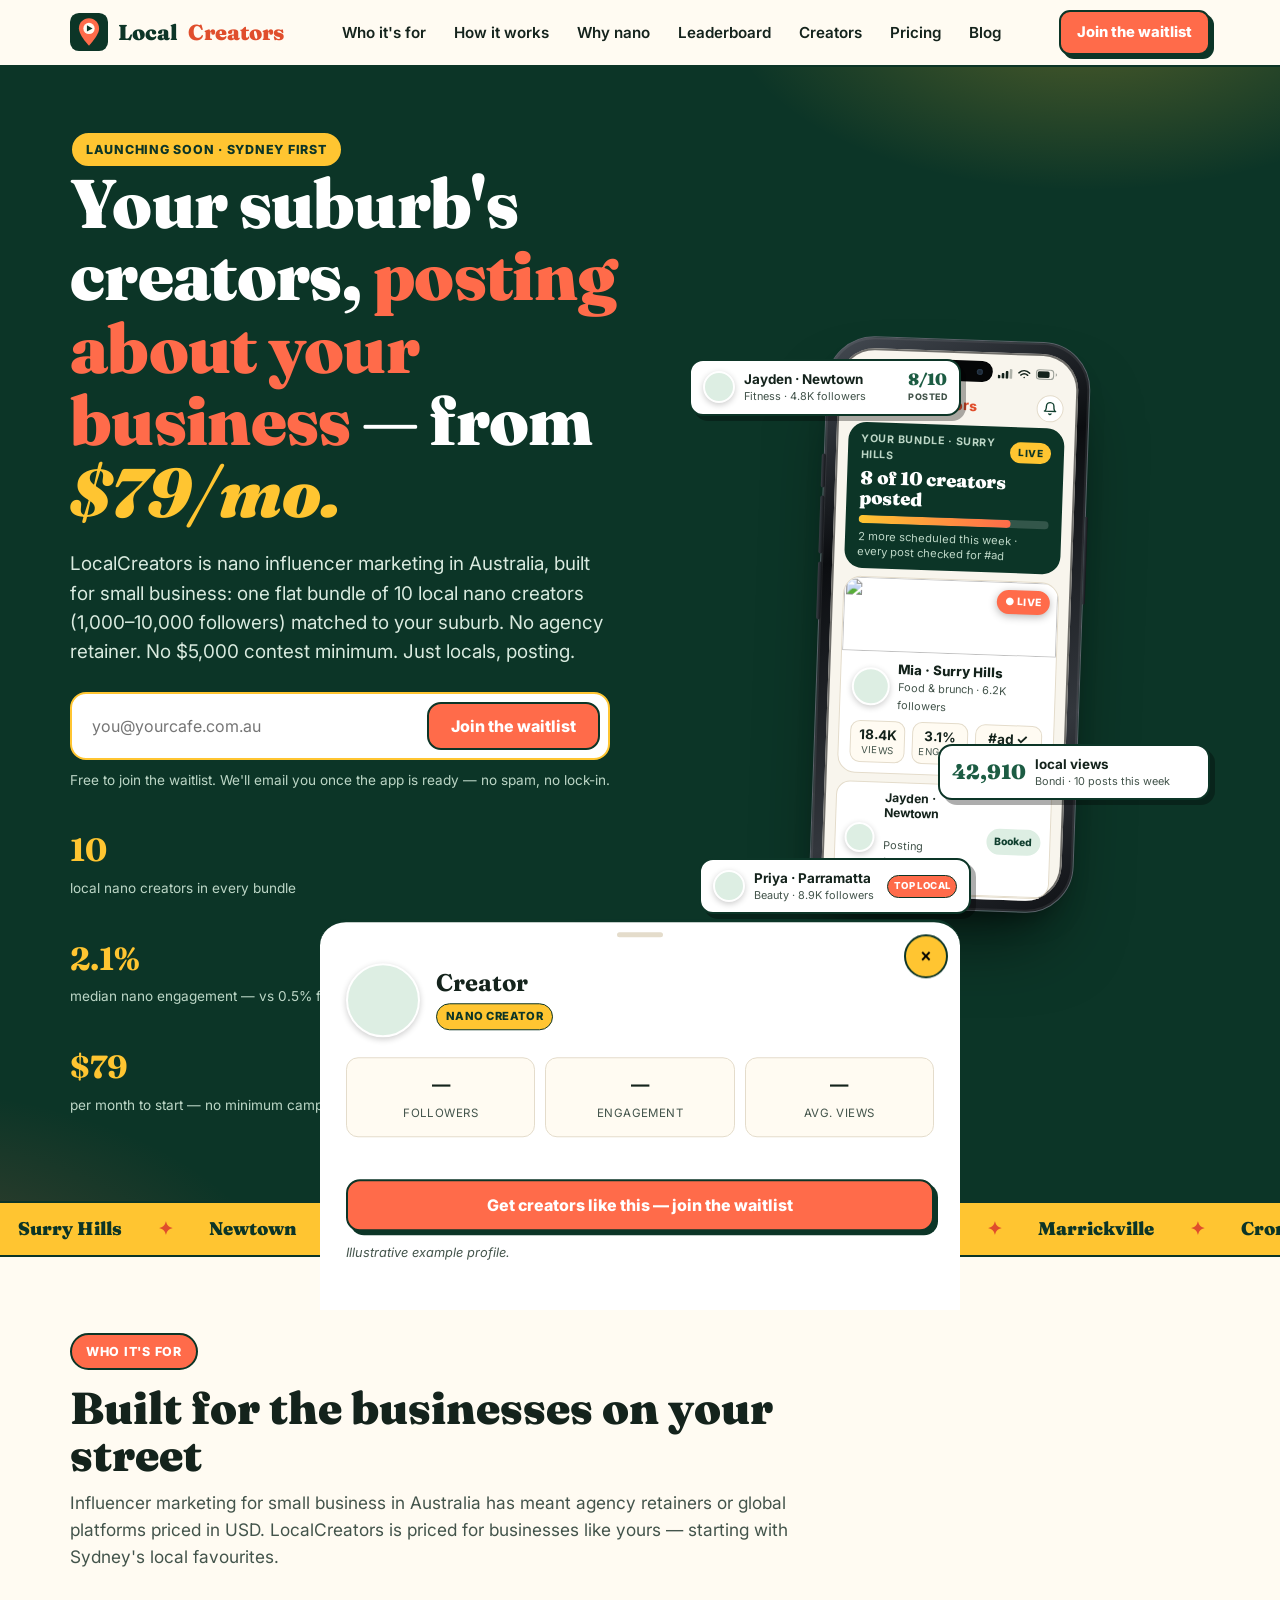
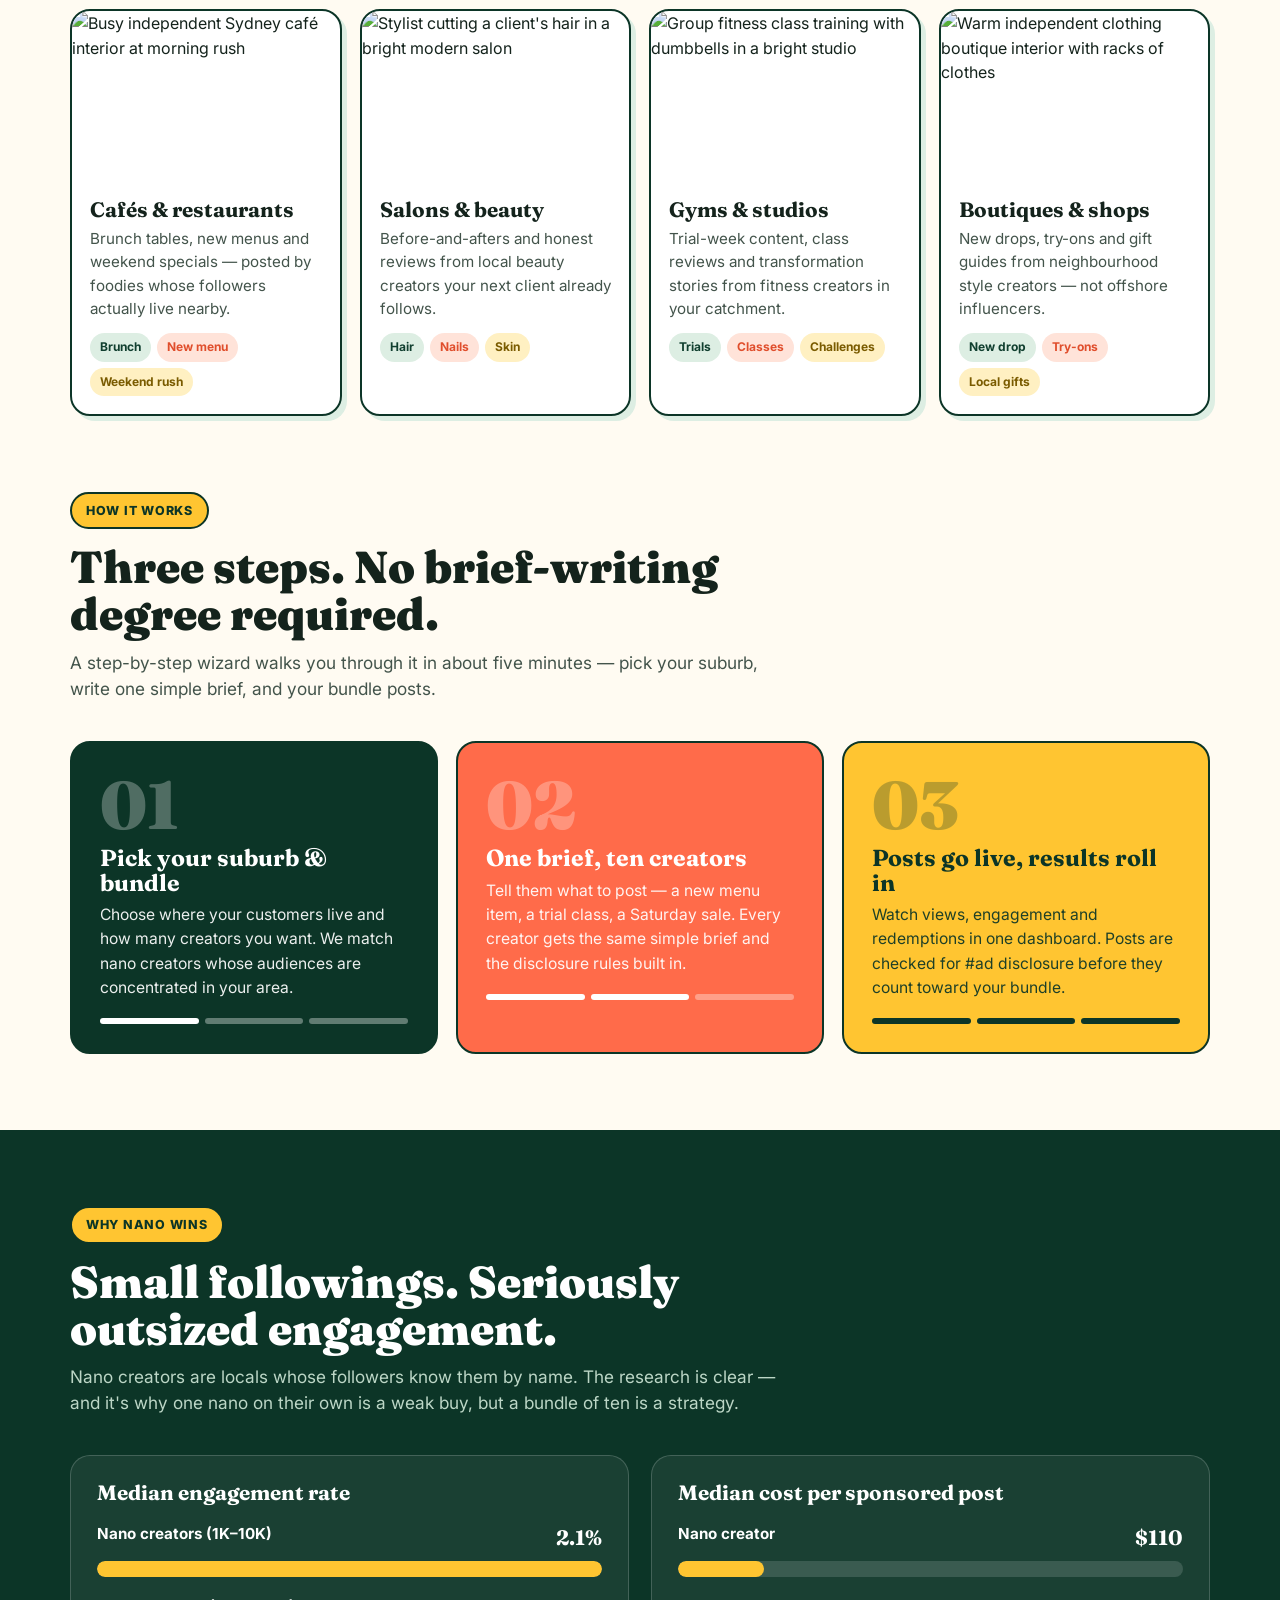
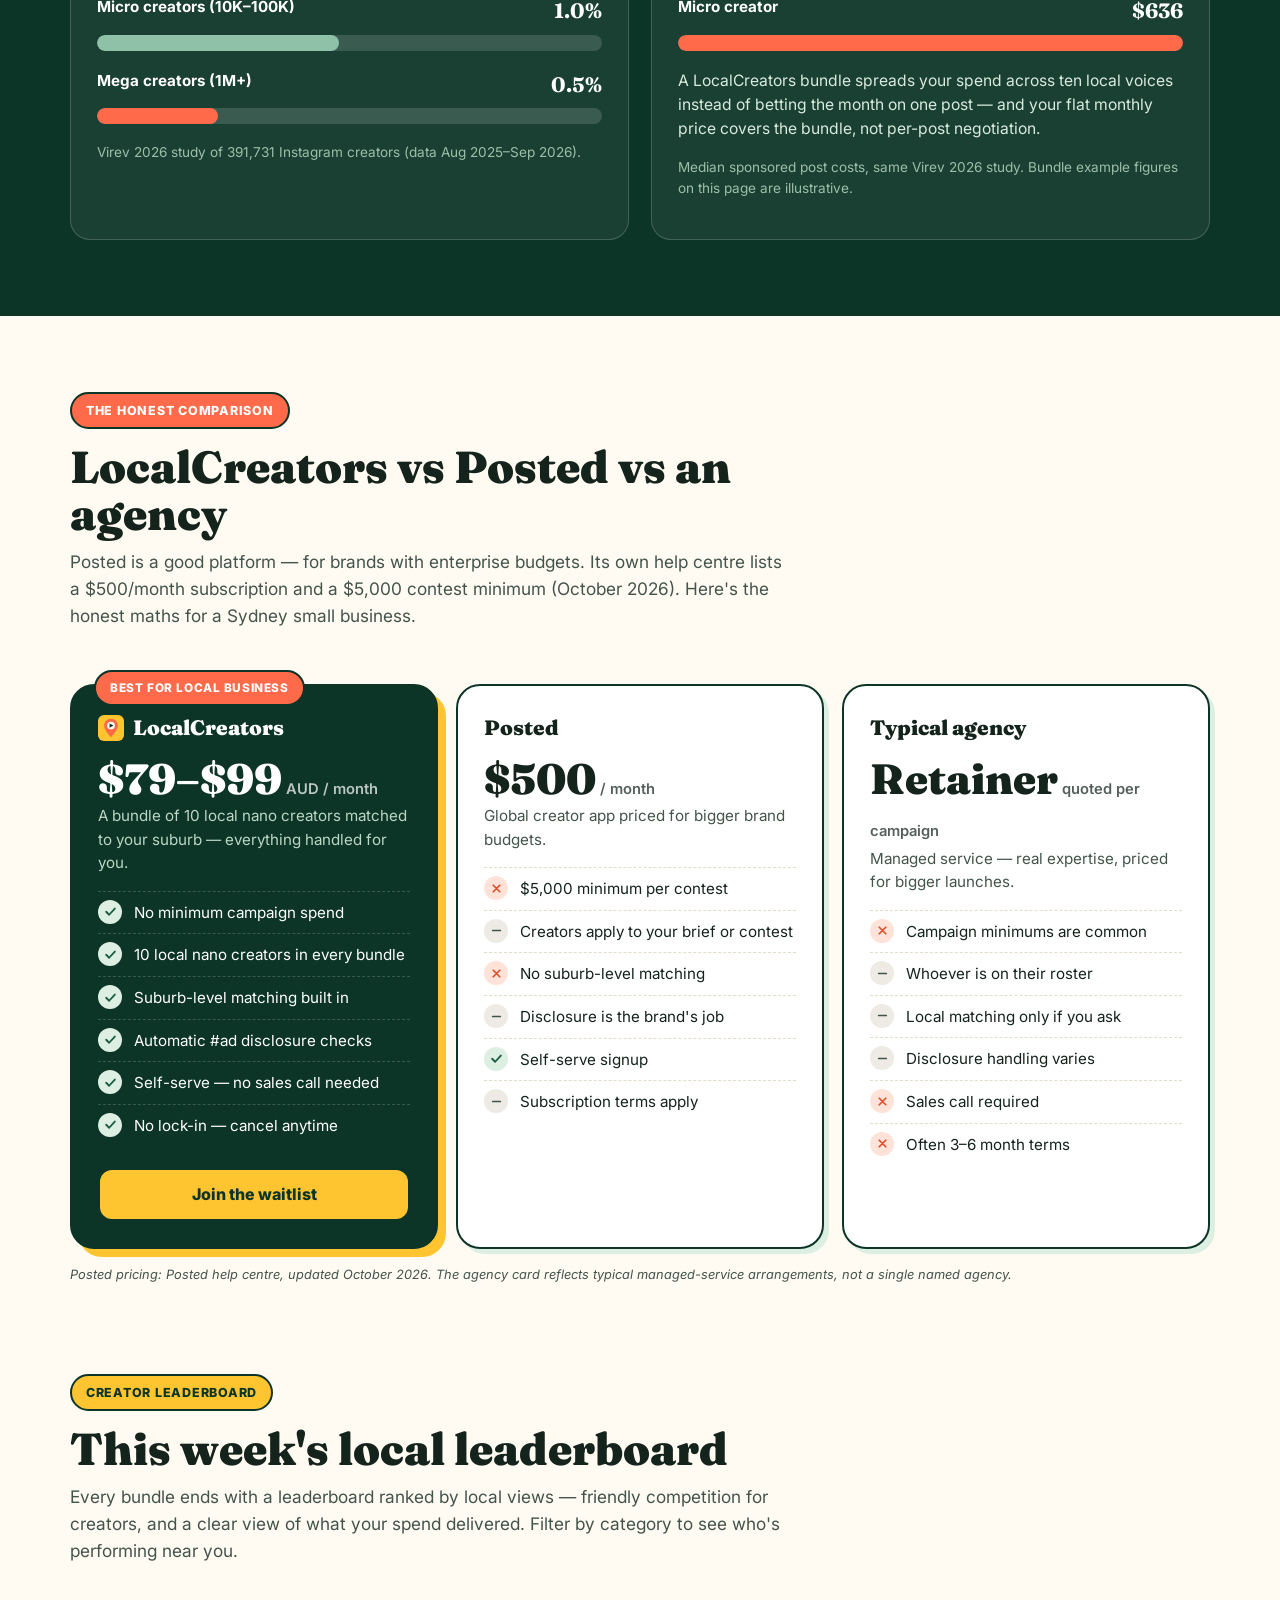
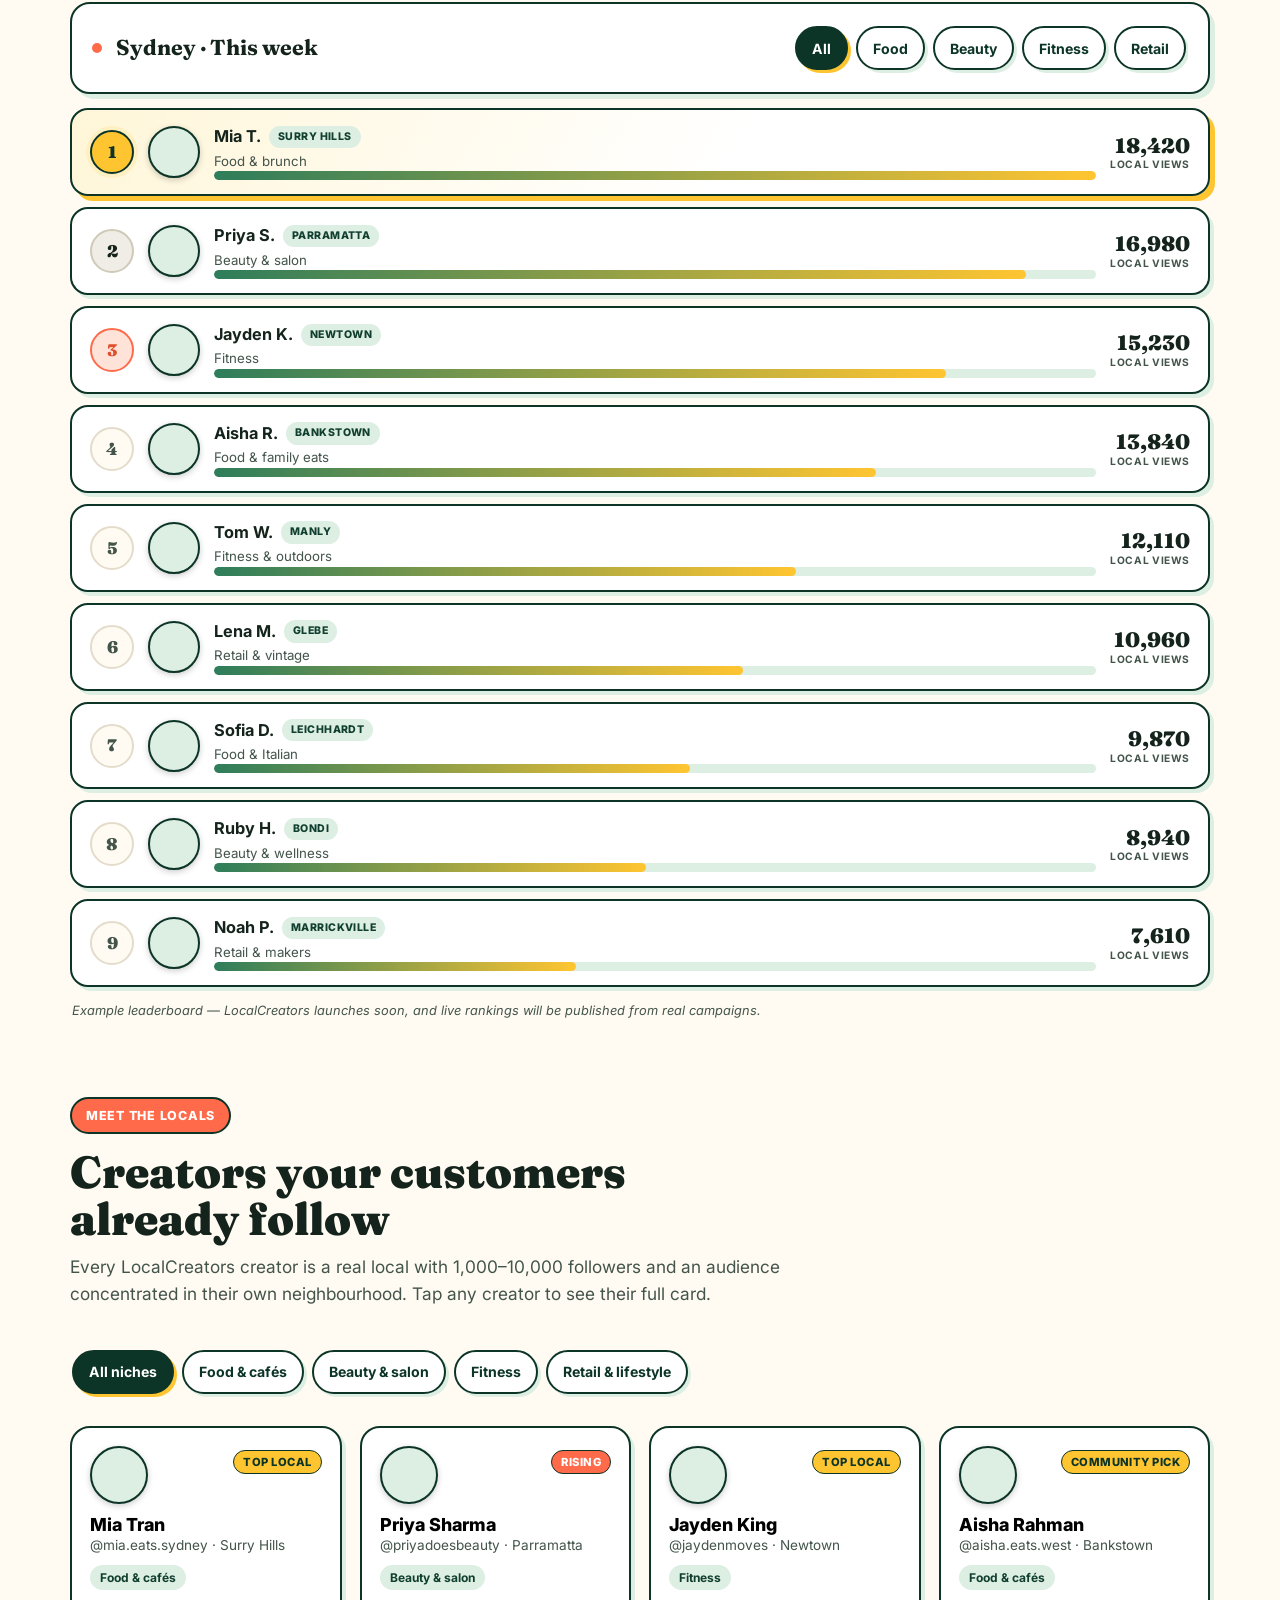
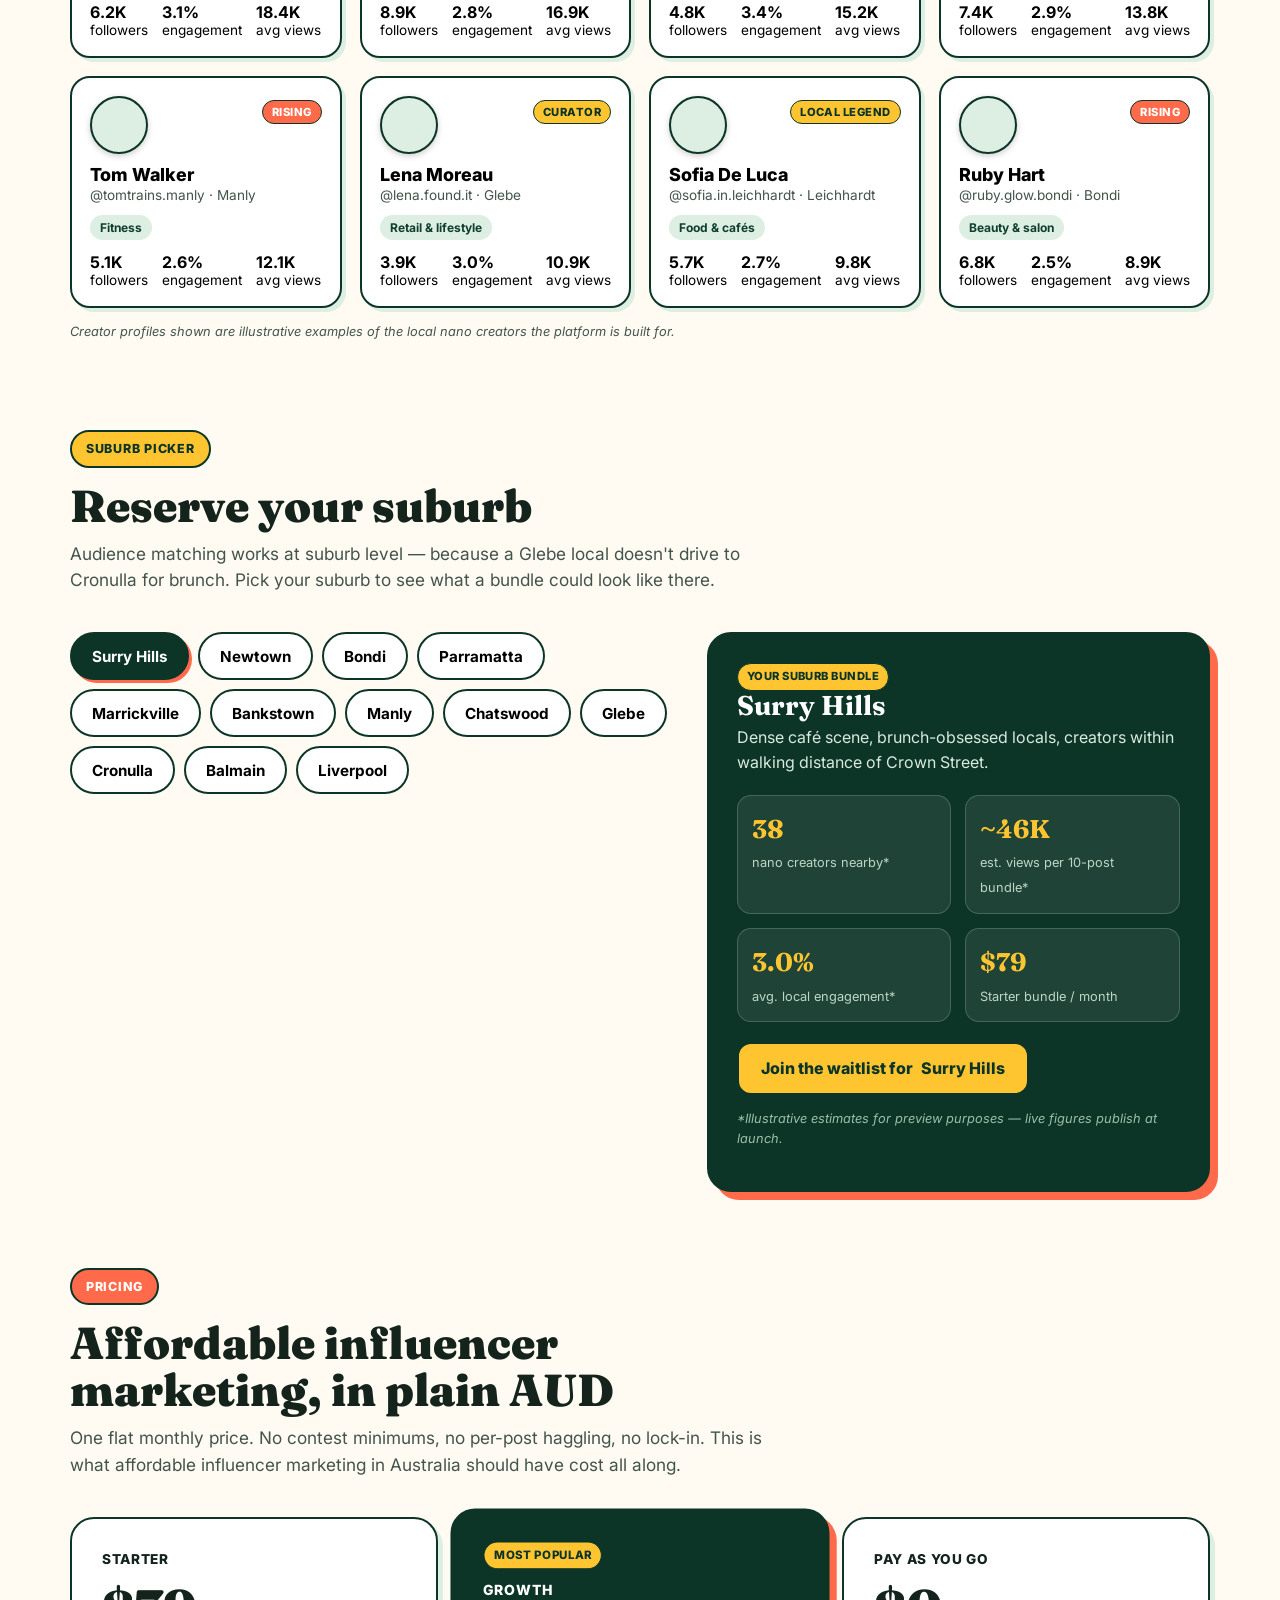
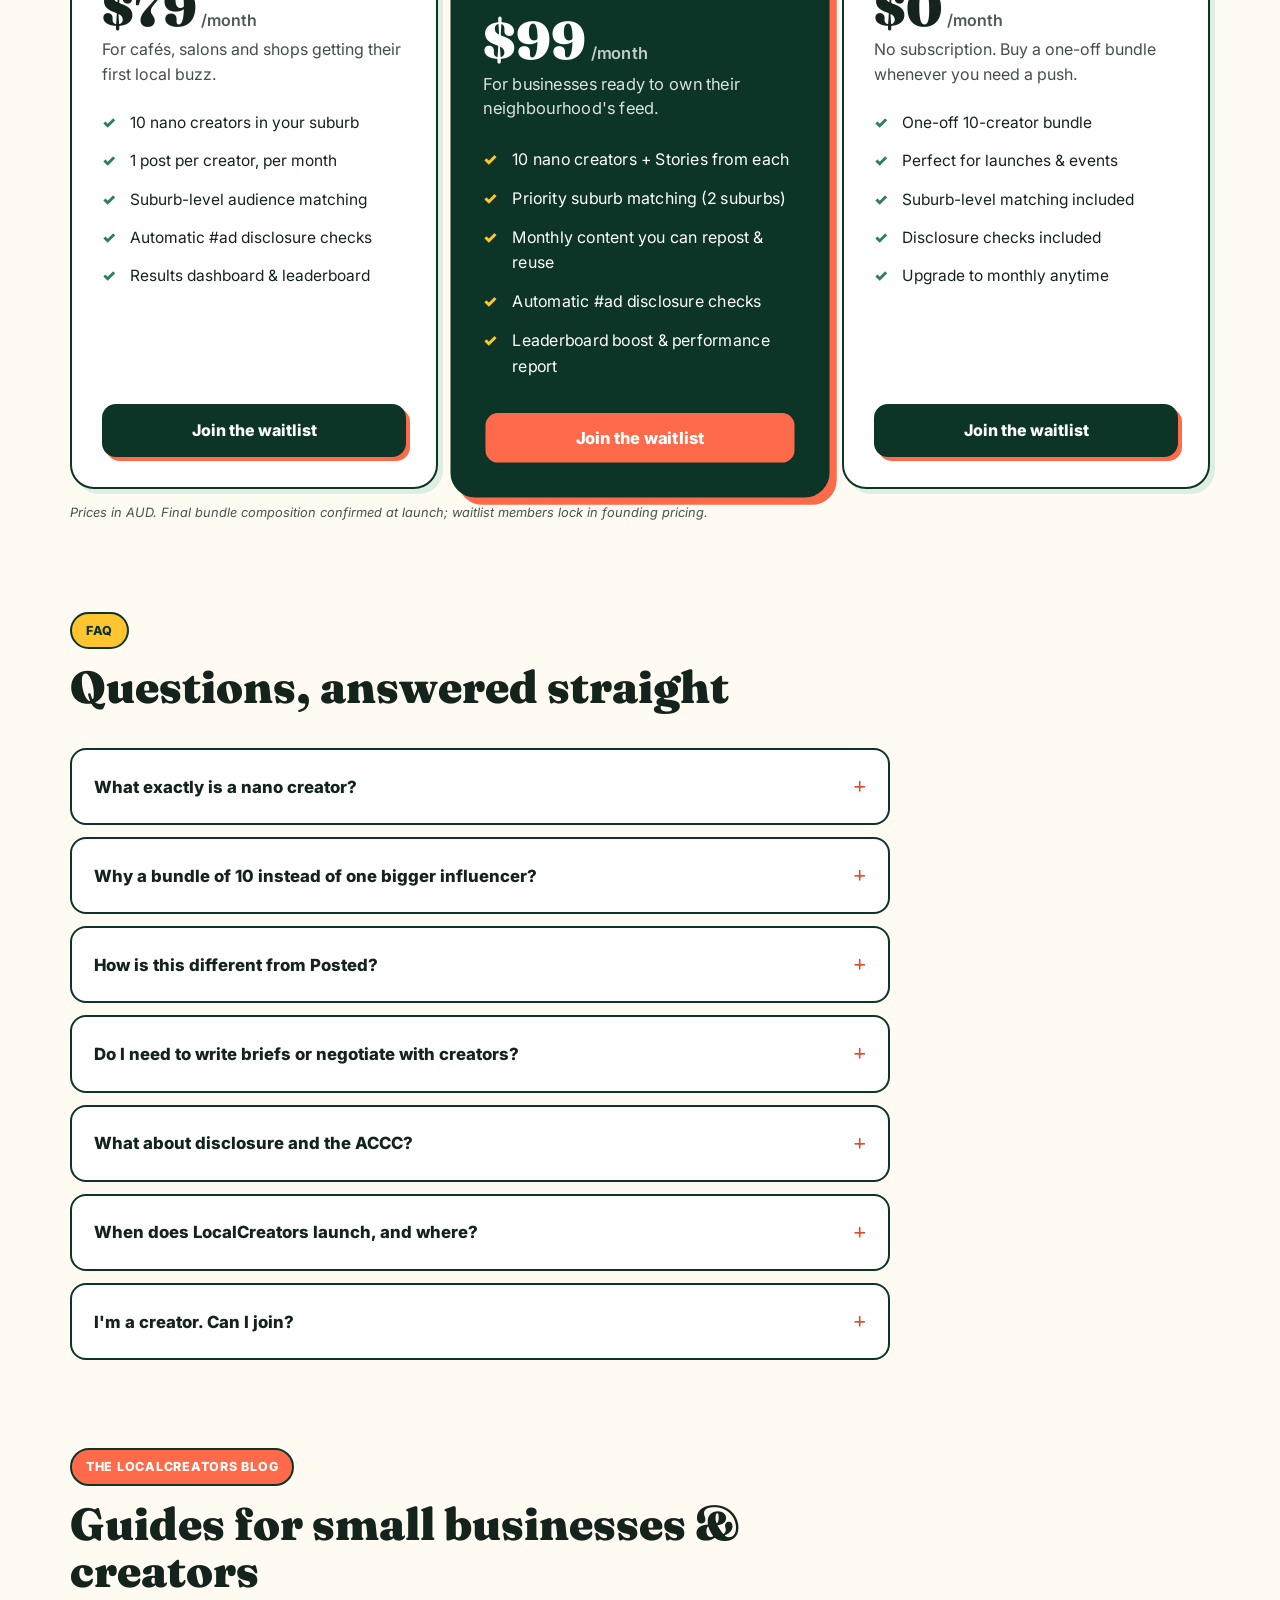
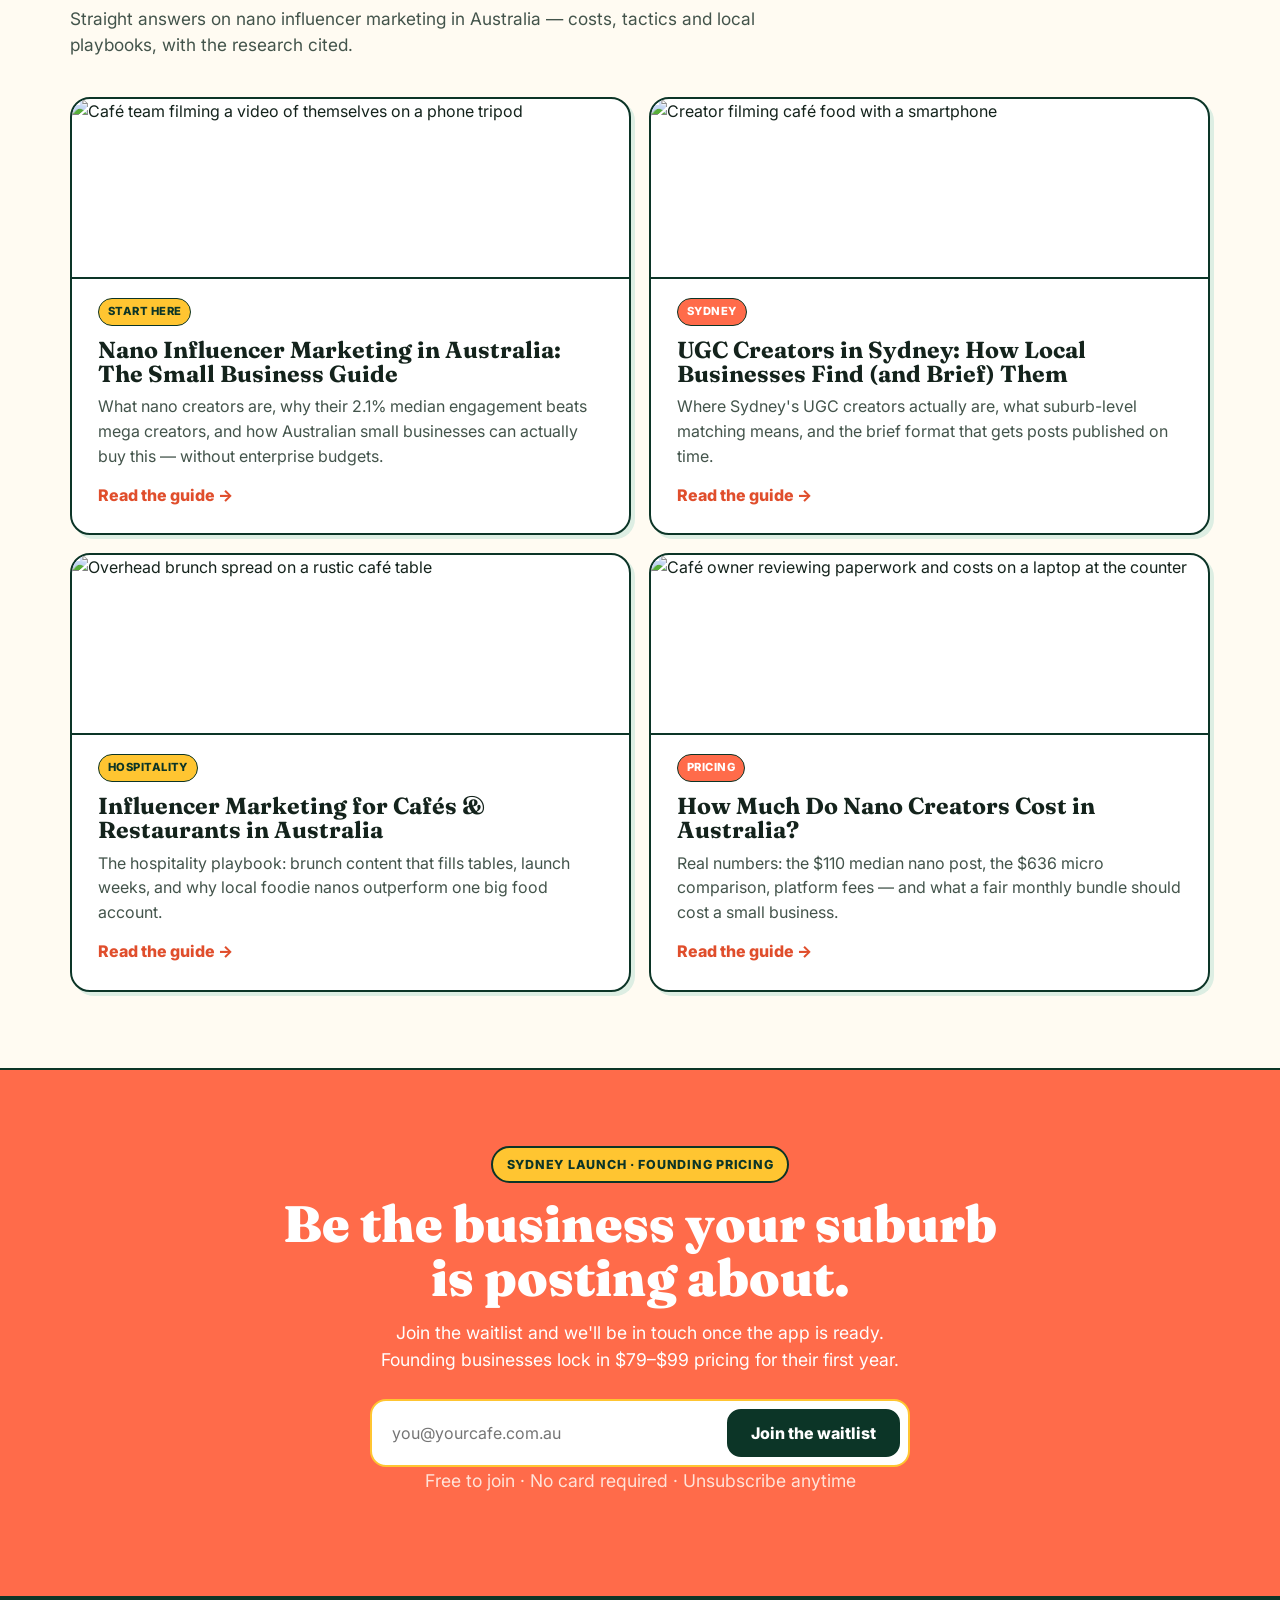
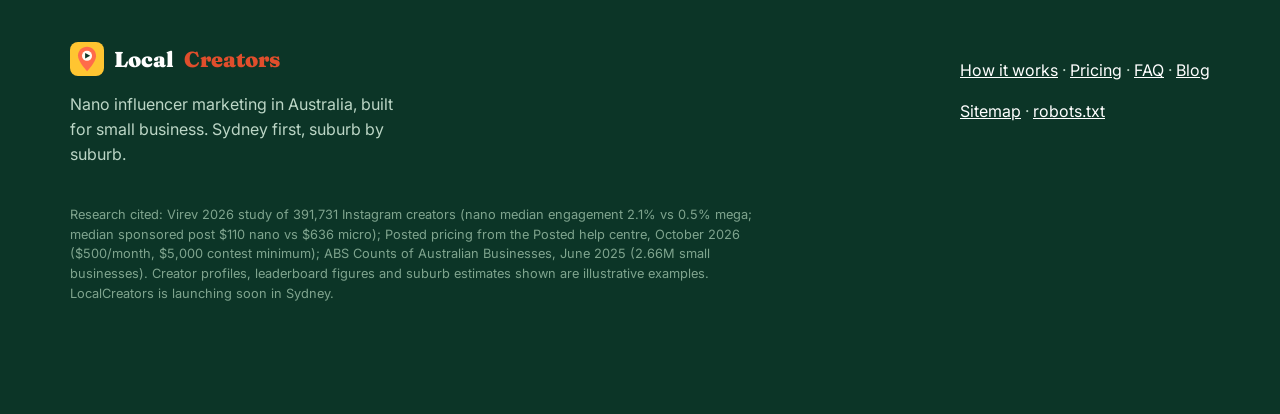
==== commit b300cf6e: "Sync live site to approved preview design" ====
--- a/index.html
+++ b/index.html
@@ -1,592 +1,1164 @@
-<!DOCTYPE html>
+<!doctype html>
 <html lang="en-AU">
 <head>
-  <meta charset="UTF-8">
-  <meta name="viewport" content="width=device-width, initial-scale=1.0">
-  <title>LocalCreators — Nano Influencer Marketing Australia for Small Business | From $79/mo</title>
-  <meta name="description" content="LocalCreators is nano influencer marketing in Australia built for small business. Get a bundle of 10 local Sydney nano creators posting about your café, salon or shop from $79/month — no $500 subscriptions, no agency retainers. Join the waitlist.">
-  <meta name="keywords" content="nano influencer marketing Australia, influencer marketing for small business Australia, UGC creators Sydney, hire micro influencers Sydney, nano influencers Sydney, affordable influencer marketing Australia">
-  <link rel="canonical" href="https://getlocalcreators.vercel.app/">
-  <meta name="robots" content="index, follow">
-  <meta name="google-site-verification" content="Rzkj0Gzk1IDU8Jo58M3ws5OYVLI9P6mZLgknVPNAcvY" />
-  <meta name="author" content="LocalCreators">
-  <meta name="theme-color" content="#0c3b2e">
-  <!-- Open Graph -->
-  <meta property="og:type" content="website">
-  <meta property="og:site_name" content="LocalCreators">
-  <meta property="og:title" content="LocalCreators — Nano influencer marketing Australia, from $79/month">
-  <meta property="og:description" content="10 local nano creators. One bundle. One flat price. Influencer marketing for Australian small business — launching soon in Sydney.">
-  <meta property="og:url" content="https://getlocalcreators.vercel.app/">
-  <meta property="og:locale" content="en_AU">
-  <meta property="og:image" content="https://getlocalcreators.vercel.app/assets/og-image.jpg">
-  <meta property="og:image:width" content="1200">
-  <meta property="og:image:height" content="630">
-  <meta property="og:image:alt" content="A Sydney creator filming a brunch dish at a local café — LocalCreators">
-  <!-- Twitter -->
-  <meta name="twitter:card" content="summary_large_image">
-  <meta name="twitter:title" content="LocalCreators — Nano influencer marketing Australia, from $79/month">
-  <meta name="twitter:description" content="10 local nano creators. One bundle. One flat price. Launching soon in Sydney.">
-  <meta name="twitter:image" content="https://getlocalcreators.vercel.app/assets/og-image.jpg">
-  <link rel="icon" type="image/png" href="assets/favicon.png">
-  <link rel="preconnect" href="https://fonts.googleapis.com">
-  <link rel="preconnect" href="https://fonts.gstatic.com" crossorigin>
-  <link href="https://fonts.googleapis.com/css2?family=Fraunces:opsz,wght@9..144,600;9..144,700;9..144,900&family=Inter:wght@400;500;600;700;800&display=swap" rel="stylesheet">
-  <link rel="stylesheet" href="styles.css">
-  <script type="application/ld+json">
-  {
-    "@context": "https://schema.org",
-    "@graph": [
-      {
-        "@type": "Organization",
-        "name": "LocalCreators",
-        "url": "https://getlocalcreators.vercel.app/",
-        "description": "LocalCreators is an Australian self-serve platform where small businesses buy bundles of local nano creators for a flat monthly price.",
-        "areaServed": "AU",
-        "knowsAbout": ["nano influencer marketing", "UGC creators", "influencer marketing for small business"]
-      },
-      {
-        "@type": "Product",
-        "name": "LocalCreators nano creator bundle",
-        "description": "A monthly bundle of 10 local nano creators (1,000–10,000 followers) posting about an Australian small business, with suburb-level audience matching and automatic disclosure compliance.",
-        "brand": { "@type": "Brand", "name": "LocalCreators" },
-        "offers": [
-          { "@type": "Offer", "name": "Starter", "price": "79", "priceCurrency": "AUD", "availability": "https://schema.org/PreOrder" },
-          { "@type": "Offer", "name": "Growth", "price": "99", "priceCurrency": "AUD", "availability": "https://schema.org/PreOrder" }
-        ]
-      },
-      {
-        "@type": "FAQPage",
-        "mainEntity": [
-          { "@type": "Question", "name": "What is nano influencer marketing?", "acceptedAnswer": { "@type": "Answer", "text": "Nano influencer marketing uses everyday creators with 1,000 to 10,000 followers. Their audiences are small but local and highly engaged — nano creators in Australia have a median engagement rate of 2.1%, compared with 0.5% for mega creators (Virev 2026 study of 391,731 Instagram creators)." } },
-          { "@type": "Question", "name": "How much does influencer marketing cost for a small business in Australia?", "acceptedAnswer": { "@type": "Answer", "text": "A single micro-influencer post in Australia typically costs $300 to $3,000, and big platforms charge $500 a month before any creator is paid. LocalCreators bundles 10 local nano creators from $79 a month, so small businesses can run influencer marketing every month instead of once a year." } },
-          { "@type": "Question", "name": "How is LocalCreators different from Posted or an agency?", "acceptedAnswer": { "@type": "Answer", "text": "Posted charges $500 a month with a $5,000 contest minimum, and agencies charge custom retainers. LocalCreators is self-serve, Australian-only, and sells creators in bundles at a flat $79–$99 a month, with suburb-level targeting and automatic disclosure compliance built in." } },
-          { "@type": "Question", "name": "When does LocalCreators launch?", "acceptedAnswer": { "@type": "Answer", "text": "LocalCreators is launching soon in Sydney. Join the waitlist to reserve your suburb and be first in line when bundles open." } },
-          { "@type": "Question", "name": "Do creators get paid fairly?", "acceptedAnswer": { "@type": "Answer", "text": "Yes. Creators keep 85–90% of what you pay, and every bundle includes the product or experience plus a cash payment — no unpaid contest labour." } }
-        ]
-      }
-    ]
-  }
-  </script>
+<meta charset="utf-8">
+<meta name="viewport" content="width=device-width, initial-scale=1, viewport-fit=cover">
+<meta name="color-scheme" content="light">
+<meta name="theme-color" content="#0C3527">
+<title>LocalCreators — Nano Influencer Marketing Australia | Local Creators for Small Business, from $79/mo</title>
+<meta name="description" content="LocalCreators is nano influencer marketing in Australia built for small business: a bundle of 10 local nano creators (1K–10K followers) matched to your suburb, from $79/month. Launching soon in Sydney. Join the waitlist.">
+<meta name="keywords" content="nano influencer marketing Australia, influencer marketing for small business Australia, UGC creators Sydney, hire micro influencers Sydney, influencer marketing for cafes Australia, affordable influencer marketing Australia">
+<link rel="canonical" href="https://getlocalcreators.vercel.app/">
+<meta name="google-site-verification" content="Rzkj0Gzk1IDU8Jo58M3ws5OYVLI9P6mZLgknVPNAcvY">
+<meta property="og:type" content="website">
+<meta property="og:site_name" content="LocalCreators">
+<meta property="og:title" content="LocalCreators — 10 local nano creators posting about your business, from $79/mo">
+<meta property="og:description" content="Australia's self-serve nano creator platform for small business. Suburb-level matching, flat monthly bundles, automatic disclosure compliance. Launching soon in Sydney.">
+<meta property="og:url" content="https://getlocalcreators.vercel.app/">
+<meta property="og:image" content="https://getlocalcreators.vercel.app/assets/og-image.webp">
+<meta property="og:image:width" content="1200">
+<meta property="og:image:height" content="630">
+<meta name="twitter:card" content="summary_large_image">
+<meta name="twitter:title" content="LocalCreators — Nano Influencer Marketing Australia">
+<meta name="twitter:description" content="A bundle of local nano creators posting about your café, salon, gym or boutique — from $79/month. Launching soon in Sydney.">
+<meta name="twitter:image" content="https://getlocalcreators.vercel.app/assets/og-image.webp">
+<link rel="icon" href="data:image/svg+xml,%3Csvg xmlns='http://www.w3.org/2000/svg' viewBox='0 0 64 64'%3E%3Crect width='64' height='64' rx='15' fill='%230C3527'/%3E%3Cpath d='M32 9c-9.4 0-17 7.4-17 16.6C15 37.5 32 55 32 55s17-17.5 17-28.4C49 16.4 41.4 9 32 9z' fill='%23FF6B4A'/%3E%3Ccircle cx='32' cy='26' r='9.5' fill='%23FFFBF2'/%3E%3Cpath d='M28.5 20.8v10.4L38 26z' fill='%230C3527'/%3E%3C/svg%3E">
+<link rel="preconnect" href="https://fonts.googleapis.com">
+<link rel="preconnect" href="https://fonts.gstatic.com" crossorigin>
+<link href="https://fonts.googleapis.com/css2?family=Fraunces:ital,opsz,wght@0,9..144,500;0,9..144,700;0,9..144,900;1,9..144,700&family=Inter:wght@400;500;600;700;800&display=swap" rel="stylesheet">
+<script type="application/ld+json">
+{"@context":"https://schema.org","@type":"Organization","name":"LocalCreators","url":"https://getlocalcreators.vercel.app/","description":"Australian self-serve platform connecting small businesses with local nano creators in suburb-matched monthly bundles.","areaServed":{"@type":"City","name":"Sydney, Australia"}}
+</script>
+<script type="application/ld+json">
+{"@context":"https://schema.org","@type":"Product","name":"LocalCreators Nano Creator Bundles","description":"A flat monthly bundle of local nano creators (1,000–10,000 followers) matched to your suburb, with automatic disclosure compliance.","brand":{"@type":"Brand","name":"LocalCreators"},"offers":[{"@type":"Offer","name":"Starter","price":"79","priceCurrency":"AUD","availability":"https://schema.org/PreOrder"},{"@type":"Offer","name":"Growth","price":"99","priceCurrency":"AUD","availability":"https://schema.org/PreOrder"}]}
+</script>
+<script type="application/ld+json">
+{"@context":"https://schema.org","@type":"FAQPage","mainEntity":[
+{"@type":"Question","name":"What is a nano creator?","acceptedAnswer":{"@type":"Answer","text":"A nano creator has 1,000–10,000 followers. In a 2026 Virev study of 391,731 Instagram creators, nano creators had a median engagement rate of 2.1%, versus 0.5% for mega creators."}},
+{"@type":"Question","name":"How much does LocalCreators cost?","acceptedAnswer":{"@type":"Answer","text":"Starter is $79/month and Growth is $99/month (AUD). There is also a pay-as-you-go option with no monthly subscription. No contest minimums and no lock-in contract."}},
+{"@type":"Question","name":"How is LocalCreators different from Posted?","acceptedAnswer":{"@type":"Answer","text":"Posted charges $500/month with a $5,000 contest minimum (Posted help centre, October 2026). LocalCreators is built for Australian small businesses: flat $79–$99/month bundles, suburb-level matching and AUD pricing."}},
+{"@type":"Question","name":"Do creators disclose sponsored posts?","acceptedAnswer":{"@type":"Answer","text":"Yes. Every LocalCreators post is briefed with #ad and Paid Partnership disclosure built in, and posts are checked before they count toward your bundle."}},
+{"@type":"Question","name":"When does LocalCreators launch?","acceptedAnswer":{"@type":"Answer","text":"LocalCreators is launching soon in Sydney. Join the waitlist and we will be in touch once the app is ready."}}]}
+</script>
+<style>
+:root{
+  --green-950:#0C3527; --green-900:#103F2F; --green-700:#1C5C43; --euca:#2E7D5B; --euca-soft:#DDEEE3;
+  --coral:#FF6B4A; --coral-dark:#E04E2C; --coral-soft:#FFE3D9;
+  --sun:#FFC531; --sun-soft:#FFF0C2;
+  --paper:#FFFBF2; --card:#FFFFFF; --ink:#14231C; --ink-2:#43544B; --line:#E4DCCB;
+  --radius:20px; --shadow:0 18px 40px -18px rgba(12,53,39,.35);
+  --font-d:"Fraunces",Georgia,serif; --font-b:"Inter",system-ui,sans-serif;
+}
+*{box-sizing:border-box}
+html{scroll-behavior:smooth;overflow-x:clip}
+body{margin:0;font-family:var(--font-b);color:var(--ink);background:var(--paper);line-height:1.55;-webkit-font-smoothing:antialiased;overflow-x:clip}
+img{max-width:100%;display:block}
+a{color:var(--green-700)}
+button,[role="button"],select,summary,input:not([type="checkbox"]){min-height:44px}
+h1,h2,h3{font-family:var(--font-d);line-height:1.05;margin:0}
+.wrap{max-width:1180px;margin:0 auto;padding:0 20px;padding-left:max(20px,env(safe-area-inset-left));padding-right:max(20px,env(safe-area-inset-right))}
+.tag{display:inline-flex;align-items:center;gap:8px;background:var(--sun);color:var(--green-950);font-weight:800;font-size:.78rem;letter-spacing:.06em;text-transform:uppercase;padding:7px 14px;border-radius:999px;border:2px solid var(--green-950)}
+.tag.coral{background:var(--coral);color:#fff}
+.tag.ghost{background:#fff;border-color:var(--line);color:var(--ink-2);text-transform:none;letter-spacing:0;font-weight:600}
+/* ---------- NAV ---------- */
+header.nav{position:sticky;top:0;z-index:60;background:rgba(255,251,242,.92);backdrop-filter:blur(10px);border-bottom:2px solid var(--green-950)}
+.nav-in{display:flex;align-items:center;gap:18px;padding-top:10px;padding-bottom:10px}
+.logo{display:flex;align-items:center;gap:10px;text-decoration:none;color:var(--green-950);font-family:var(--font-d);font-weight:900;font-size:1.35rem}
+.logo svg{flex:none}
+.logo em{font-style:normal;color:var(--coral-dark)}
+.nav-links{display:flex;gap:4px;margin-left:auto;flex-wrap:wrap}
+.nav-links a{color:var(--ink);text-decoration:none;font-weight:600;font-size:.95rem;padding:10px 12px;border-radius:10px}
+.nav-links a:hover{background:var(--euca-soft)}
+.btn{display:inline-flex;align-items:center;justify-content:center;gap:8px;min-height:48px;background:var(--coral);color:#fff;border:2px solid var(--green-950);border-radius:14px;padding:12px 22px;font-weight:800;font-size:1rem;cursor:pointer;text-decoration:none;box-shadow:4px 4px 0 var(--green-950);transition:transform .15s,box-shadow .15s;font-family:var(--font-b)}
+.btn:hover{transform:translate(-2px,-2px);box-shadow:6px 6px 0 var(--green-950)}
+.btn:active{transform:translate(2px,2px);box-shadow:1px 1px 0 var(--green-950)}
+.btn.green{background:var(--green-950);color:#fff;box-shadow:4px 4px 0 var(--coral)}
+.btn.green:hover{box-shadow:6px 6px 0 var(--coral)}
+.btn.sun{background:var(--sun);color:var(--green-950)}
+.btn.small{padding:9px 16px;font-size:.92rem;border-radius:11px;min-height:44px}
+/* ---------- HERO ---------- */
+.hero{background:var(--green-950);color:#fff;position:relative;overflow:hidden}
+.hero::before{content:"";position:absolute;inset:0;background:radial-gradient(600px 300px at 85% -5%,rgba(255,197,49,.28),transparent 60%),radial-gradient(700px 380px at -10% 110%,rgba(255,107,74,.25),transparent 60%)}
+.hero-in{position:relative;display:grid;grid-template-columns:1.05fr .95fr;gap:44px;padding-top:64px;padding-bottom:84px;align-items:center}
+.hero h1{font-size:clamp(2.5rem,5.4vw,4.3rem);font-weight:900;letter-spacing:-.01em}
+.hero h1 .hl-c{color:var(--coral)} .hero h1 .hl-s{color:var(--sun);font-style:italic}
+.hero p.lede{font-size:1.18rem;color:#D9EADF;max-width:34rem;margin:20px 0 26px}
+.hero-points{display:flex;flex-wrap:wrap;gap:8px;margin:0 0 26px;padding:0;list-style:none}
+.hero-points li{background:rgba(255,255,255,.09);border:1px solid rgba(255,255,255,.22);padding:7px 13px;border-radius:999px;font-size:.88rem;font-weight:600}
+.waitlist{display:flex;gap:10px;flex-wrap:wrap;background:#fff;padding:8px;border-radius:16px;border:2px solid var(--sun);max-width:540px}
+.waitlist input[type=email]{flex:1 1 220px;border:0;font-size:1rem;padding:10px 12px;font-family:var(--font-b);color:var(--ink);background:transparent;outline:none}
+.waitlist .btn{box-shadow:none;border-color:var(--green-950)}
+.form-note{font-size:.85rem;color:#BCD6C6;margin-top:10px}
+.hero-stats{display:flex;gap:34px;margin-top:34px;flex-wrap:wrap}
+.hstat b{font-family:var(--font-d);font-size:2rem;display:block;color:var(--sun)}
+.hstat>span{font-size:.85rem;color:#BCD6C6}
+/* phone + floating cards */
+.hero-visual{position:relative;display:flex;justify-content:center;padding:10px 0 8px}
+.phone{position:relative;width:264px;aspect-ratio:390/844;flex:none;transform:rotate(2deg);background:linear-gradient(150deg,#454b53,#0b0d10 32%,#33373d 72%,#101216);border:1px solid #5b6169;border-radius:48px;padding:11px;box-shadow:0 44px 74px -26px rgba(0,0,0,.65),0 18px 28px -18px rgba(0,0,0,.5),inset 0 0 0 2px rgba(255,255,255,.07);z-index:2}
+.pbtn{position:absolute;width:3.5px;border-radius:3px;background:linear-gradient(90deg,#3a3f46,#14161a)}
+.pbtn.v1{left:-3px;top:118px;height:34px}.pbtn.v2{left:-3px;top:160px;height:58px}.pbtn.v3{left:-3px;top:226px;height:58px}.pbtn.pw{right:-3px;top:172px;height:88px}
+.phone .scr{position:relative;height:100%;display:flex;flex-direction:column;border-radius:36px;overflow:hidden;background:#F8F5ED;color:var(--ink);box-shadow:inset 0 0 0 2px rgba(0,0,0,.55)}
+.island{position:absolute;top:9px;left:50%;transform:translateX(-50%);width:68px;height:21px;background:#050607;border-radius:11px;z-index:6}
+.island::after{content:"";position:absolute;right:10px;top:50%;transform:translateY(-50%);width:6px;height:6px;border-radius:50%;background:#1d2733;box-shadow:inset 0 0 2px #3d5a78}
+.statusbar{position:relative;z-index:5;display:flex;align-items:center;justify-content:space-between;min-height:34px;padding:10px 21px 3px;font-size:.72rem;font-weight:700;letter-spacing:.02em;line-height:1.2}
+.sb-ic{display:inline-flex;align-items:center;gap:5px}
+.app{padding:2px 12px 0;flex:1;display:flex;flex-direction:column;min-height:0}
+.app>*{flex:none}
+.app-head{display:flex;align-items:center;gap:7px;padding:5px 2px 6px}
+.app-head .app-name{font-weight:800;font-size:.86rem;letter-spacing:-.01em;line-height:1.2}
+.app-head .app-name em{font-style:normal;color:var(--coral-dark)}
+.app-bell{margin-left:auto;width:27px;height:27px;border-radius:50%;background:#fff;border:1px solid var(--line);display:grid;place-items:center;color:var(--green-900)}
+.app-bundle{background:var(--green-950);color:#fff;border-radius:18px;padding:9px 13px 9px}
+.app-bundle .ab-top{display:flex;justify-content:space-between;align-items:center;font-size:.66rem;font-weight:700;letter-spacing:.05em;text-transform:uppercase;color:#BCD6C6}
+.app-bundle .ab-top .badge{border:0;font-size:.62rem;padding:3px 8px}
+.app-bundle .ab-big{font-family:var(--font-d);font-weight:900;font-size:1.16rem;margin:4px 0 7px;line-height:1.08}
+.app-bundle .ab-bar{height:8px;background:rgba(255,255,255,.16);border-radius:99px;overflow:hidden}
+.app-bundle .ab-bar i{display:block;height:100%;width:80%;background:linear-gradient(90deg,var(--sun),var(--coral));border-radius:99px}
+.app-bundle .ab-sub{font-size:.7rem;color:#BCD6C6;margin-top:6px;line-height:1.35}
+.app-post{position:relative;background:#fff;border:1px solid var(--line);border-radius:18px;overflow:hidden;margin-top:8px}
+.app-post img{height:74px;width:100%;object-fit:cover}
+.app-post .pill-live{position:absolute;top:8px;right:8px;margin:0;z-index:2;box-shadow:0 2px 8px rgba(0,0,0,.3)}
+.app-post .ap-body{padding:9px 11px 10px}
+.phone .p-row{display:flex;align-items:center;gap:8px}
+.avatar{display:inline-block;vertical-align:middle;width:38px;height:38px;border-radius:50%;flex:none;background-color:var(--euca-soft);background-size:cover;background-position:center;border:2px solid #fff;box-shadow:0 2px 6px rgba(0,0,0,.2)}
+.av-1{background-image:url(assets/creator-mia.jpg)}.av-2{background-image:url(assets/creator-priya.jpg)}.av-3{background-image:url(assets/creator-jayden.jpg)}.av-4{background-image:url(assets/creator-aisha.jpg)}.av-5{background-image:url(assets/creator-tom.jpg)}.av-6{background-image:url(assets/creator-lena.jpg)}.av-7{background-image:url(assets/creator-sofia.jpg)}.av-8{background-image:url(assets/creator-ruby.jpg)}.av-9{background-image:url(assets/creator-noah.jpg)}
+.phone .p-name{font-weight:800;font-size:.82rem;line-height:1.2}
+.phone .p-sub{font-size:.68rem;color:var(--ink-2);line-height:1.35}
+.app-post .p-row>span:nth-child(2){font-size:.82rem;line-height:1.32;min-width:0}
+.pill-live{margin-left:auto;background:var(--coral);color:#fff;font-size:.64rem;font-weight:800;padding:4px 8px;border-radius:999px;letter-spacing:.05em}
+.ap-metrics{display:flex;gap:7px;margin-top:8px}
+.ap-metrics div{flex:1;background:var(--paper);border:1px solid var(--line);border-radius:10px;padding:5px 4px;text-align:center;font-size:.62rem;line-height:1.3}
+.ap-metrics b{display:block;font-size:.84rem;line-height:1.25}.ap-metrics span{font-size:.6rem;color:var(--ink-2);text-transform:uppercase;letter-spacing:.04em}
+.app-next{display:flex;align-items:center;gap:9px;background:#fff;border:1px solid var(--line);border-radius:14px;padding:7px 9px;margin-top:8px}
+.app-next .avatar{width:30px;height:30px}
+.app-next>span:nth-child(2){font-size:.78rem;line-height:1.3;min-width:0}
+.app-next .nx-sub{line-height:1.32}
+.app-next b{font-size:.76rem;display:block;line-height:1.25}
+.app-next .nx-sub{font-size:.68rem;color:var(--ink-2)}
+.app-next .go{margin-left:auto;background:var(--euca-soft);color:var(--green-900);font-weight:800;font-size:.64rem;padding:5px 8px;border-radius:999px;flex:none}
+.app-tabs{display:flex;justify-content:space-around;padding:8px 6px 9px;margin-top:auto;border-top:1px solid var(--line);background:#fff}
+.app-tabs span{color:#9DB4A6;display:grid;place-items:center}
+.app-tabs span.on{color:var(--green-950)}
+.app-tabs span.on::after{content:"";width:5px;height:5px;border-radius:50%;background:var(--coral);margin-top:3px}
+.fcard{position:absolute;background:#fff;color:var(--ink);border:2px solid var(--green-950);border-radius:14px;box-shadow:5px 5px 0 rgba(0,0,0,.32);padding:10px 12px;z-index:3;width:272px;display:flex;align-items:center;gap:9px}
+.fcard .avatar{width:32px;height:32px}
+.fcard .fc-main{flex:1 1 auto;min-width:0;display:flex;flex-direction:column;gap:1px}
+.fcard b{font-size:.84rem;line-height:1.25;white-space:nowrap}
+.fcard .p-sub{font-size:.68rem;color:var(--ink-2);line-height:1.3;white-space:nowrap}
+.fcard .fc-stat{flex:none;text-align:center}
+.fcard .fc-stat b{display:block;font-family:var(--font-d);font-weight:900;font-size:1.02rem;color:var(--green-700);line-height:1.1;white-space:nowrap}
+.fcard .fc-stat span{display:block;font-size:.56rem;font-weight:800;text-transform:uppercase;letter-spacing:.06em;color:var(--ink-2);margin-top:1px;white-space:nowrap}
+.fc-1{top:30px;left:0;animation:floaty 6s ease-in-out infinite}
+.fc-2{bottom:118px;right:0;animation:floaty 7s ease-in-out infinite reverse}
+.fc-3{bottom:4px;left:10px;animation:floaty 8s ease-in-out infinite}
+.fcard .views{font-family:var(--font-d);font-weight:900;font-size:1.28rem;color:var(--green-700);line-height:1;flex:none;white-space:nowrap}
+.fcard .badge{font-size:.6rem;padding:3px 6px;flex:none;white-space:nowrap}
+@keyframes floaty{0%,100%{transform:translateY(0) rotate(-1deg)}50%{transform:translateY(-12px) rotate(1deg)}}
+/* ---------- MARQUEE ---------- */
+.marquee{background:var(--sun);border-block:2px solid var(--green-950);overflow:hidden;padding:12px 0}
+.marquee-track{display:flex;gap:0;width:max-content;animation:scrollx 30s linear infinite}
+.marquee span{font-family:var(--font-d);font-weight:900;font-size:1.15rem;color:var(--green-950);padding:0 18px;white-space:nowrap}
+.marquee span::after{content:"✦";color:var(--coral-dark);margin-left:36px}
+@keyframes scrollx{to{transform:translateX(-50%)}}
+/* ---------- SECTIONS ---------- */
+section{padding:76px 0}
+.sec-head{max-width:720px;margin-bottom:38px}
+.sec-head h2{font-size:clamp(1.9rem,3.6vw,2.8rem);font-weight:900;margin:14px 0 12px}
+.sec-head p{color:var(--ink-2);font-size:1.08rem;margin:0}
+.reveal{opacity:1}
+.grid4{display:grid;grid-template-columns:repeat(4,1fr);gap:18px}
+.who-card{background:var(--card);border:2px solid var(--green-950);border-radius:var(--radius);overflow:hidden;box-shadow:5px 5px 0 var(--euca-soft);transition:transform .2s,box-shadow .2s}
+.who-card:hover{transform:translateY(-6px) rotate(-.5deg);box-shadow:8px 10px 0 var(--sun-soft)}
+.who-card img{height:170px;width:100%;object-fit:cover}
+.who-card .wc-b{padding:18px}
+.who-card h3{font-size:1.3rem;margin-bottom:6px}
+.who-card p{color:var(--ink-2);font-size:.95rem;margin:0}
+.chiprow{display:flex;gap:6px;flex-wrap:wrap;margin-top:12px}
+.chip{font-size:.75rem;font-weight:700;background:var(--euca-soft);color:var(--green-900);padding:5px 10px;border-radius:999px}
+.chip.c{background:var(--coral-soft);color:var(--coral-dark)} .chip.s{background:var(--sun-soft);color:#7A5B00}
+/* steps */
+.steps{display:grid;grid-template-columns:repeat(3,1fr);gap:18px;counter-reset:step}
+.step{background:var(--green-950);color:#fff;border-radius:var(--radius);padding:28px;position:relative;overflow:hidden;border:2px solid var(--green-950)}
+.step:nth-child(2){background:var(--coral)} .step:nth-child(3){background:var(--sun);color:var(--green-950)}
+.step .num{font-family:var(--font-d);font-size:4.2rem;font-weight:900;opacity:.28;line-height:1}
+.step h3{font-size:1.45rem;margin:8px 0 8px}
+.step p{margin:0;opacity:.92;font-size:.98rem}
+.step .seg{display:flex;gap:6px;margin-top:18px}
+.step .seg i{flex:1;height:6px;border-radius:99px;background:rgba(255,255,255,.35)}
+.step .seg i.on{background:#fff}
+.step:nth-child(3) .seg i{background:rgba(12,53,39,.2)} .step:nth-child(3) .seg i.on{background:var(--green-950)}
+/* why nano */
+.why{background:var(--green-950);color:#fff}
+.why .sec-head p{color:#BCD6C6}
+.bars{display:grid;grid-template-columns:1fr 1fr;gap:22px}
+.bar-card{background:rgba(255,255,255,.06);border:1px solid rgba(255,255,255,.18);border-radius:var(--radius);padding:26px}
+.bar-card h3{font-size:1.3rem;margin-bottom:18px}
+.cbar{margin-bottom:18px}
+.cbar .cb-top{display:flex;justify-content:space-between;font-weight:700;font-size:.95rem;margin-bottom:7px}
+.cbar .cb-top b{font-family:var(--font-d);font-size:1.3rem}
+.cbar .track{height:16px;background:rgba(255,255,255,.14);border-radius:99px;overflow:hidden}
+.cbar .fill{height:100%;width:0;border-radius:99px;transition:width 1.4s cubic-bezier(.2,.8,.2,1)}
+.fill.nano{background:var(--sun)} .fill.mega{background:var(--coral)} .fill.micro{background:#8FC1A9}
+.source-note{font-size:.85rem;color:#9DBFA9;margin-top:8px}
+/* comparison cards */
+.cmp{display:grid;grid-template-columns:repeat(3,1fr);gap:18px;align-items:stretch;padding-top:16px}
+.cmp-card{background:#fff;border:2px solid var(--green-950);border-radius:24px;padding:26px;display:flex;flex-direction:column;box-shadow:5px 5px 0 var(--euca-soft)}
+.cmp-card.us{background:var(--green-950);color:#fff;box-shadow:8px 8px 0 var(--sun);position:relative}
+.cmp-badge{position:absolute;top:-16px;left:22px;background:var(--coral);color:#fff;font-weight:800;font-size:.74rem;letter-spacing:.05em;text-transform:uppercase;padding:7px 14px;border-radius:999px;border:2px solid var(--green-950)}
+.cmp-name{font-family:var(--font-d);font-weight:900;font-size:1.3rem;display:flex;align-items:center;gap:9px}
+.cmp-price{font-family:var(--font-d);font-weight:900;font-size:2.65rem;line-height:1;margin:14px 0 4px}
+.cmp-price small{font-family:var(--font-b);font-size:.92rem;font-weight:600;opacity:.72}
+.cmp-tag{margin:0;font-size:.95rem;color:var(--ink-2)}
+.cmp-card.us .cmp-tag{color:#BCD6C6}
+.cmp-list{list-style:none;padding:0;margin:16px 0 22px;flex:1}
+.cmp-list li{position:relative;padding:9px 0 9px 36px;font-size:.95rem;border-top:1px dashed var(--line)}
+.cmp-card.us .cmp-list li{border-top-color:rgba(255,255,255,.18)}
+.cmp-list li::before{content:"";position:absolute;left:0;top:8px;width:24px;height:24px;border-radius:50%;background-color:var(--euca-soft);background-image:url("data:image/svg+xml,%3Csvg xmlns='http://www.w3.org/2000/svg' viewBox='0 0 24 24' fill='none' stroke='%231C5C43' stroke-width='3.4' stroke-linecap='round' stroke-linejoin='round'%3E%3Cpath d='M4 12.5 9.5 18 20 6.5'/%3E%3C/svg%3E");background-size:13px;background-position:center;background-repeat:no-repeat}
+.cmp-list li.n::before{background-color:var(--coral-soft);background-image:url("data:image/svg+xml,%3Csvg xmlns='http://www.w3.org/2000/svg' viewBox='0 0 24 24' fill='none' stroke='%23E04E2C' stroke-width='3.2' stroke-linecap='round'%3E%3Cpath d='M6 6l12 12M18 6L6 18'/%3E%3C/svg%3E")}
+.cmp-list li.m::before{background-color:#EDEBE4;background-image:url("data:image/svg+xml,%3Csvg xmlns='http://www.w3.org/2000/svg' viewBox='0 0 24 24' fill='none' stroke='%2343544B' stroke-width='3.2' stroke-linecap='round'%3E%3Cpath d='M5 12h14'/%3E%3C/svg%3E")}
+/* leaderboard */
+.board-head{display:flex;align-items:center;gap:14px;padding:18px 20px;border:2px solid var(--green-950);border-radius:20px;flex-wrap:wrap;background:#fff;box-shadow:5px 5px 0 var(--euca-soft);margin-bottom:14px}
+.board-head h3{font-size:1.35rem}
+.live-dot{width:10px;height:10px;border-radius:50%;background:var(--coral);animation:pulse 1.6s infinite;flex:none}
+@keyframes pulse{0%{box-shadow:0 0 0 0 rgba(255,107,74,.5)}100%{box-shadow:0 0 0 9px rgba(255,107,74,0)}}
+.seg-ctrl{display:flex;flex-wrap:nowrap;gap:8px;overflow-x:auto;background:transparent;padding:4px 2px 10px;scrollbar-width:none;-webkit-overflow-scrolling:touch;max-width:100%;min-width:0}
+.seg-ctrl::-webkit-scrollbar{display:none}
+.seg-ctrl button{flex:none;border:2px solid var(--green-950);background:#fff;font-family:var(--font-b);font-weight:700;font-size:.88rem;padding:9px 15px;border-radius:999px;cursor:pointer;color:var(--green-950);min-height:44px;white-space:nowrap;box-shadow:3px 3px 0 var(--euca-soft)}
+.seg-ctrl button[aria-pressed="true"]{background:var(--green-950);color:#fff;box-shadow:3px 3px 0 var(--sun)}
+.board-head .seg-ctrl{margin-left:auto;padding-bottom:4px}
+#board-rows{display:grid;gap:11px}
+.brow{display:flex;align-items:center;gap:14px;padding:14px 18px;background:#fff;border:2px solid var(--green-950);border-radius:18px;box-shadow:4px 4px 0 var(--euca-soft);transition:transform .15s,box-shadow .15s}
+.brow:hover{transform:translateY(-2px);box-shadow:6px 7px 0 var(--sun-soft)}
+.brow.top1{background:linear-gradient(120deg,#FFF6D8,#fff 58%);box-shadow:5px 5px 0 var(--sun)}
+.rank{font-family:var(--font-d);font-weight:900;font-size:1.05rem;width:44px;height:44px;flex:none;display:grid;place-items:center;border-radius:50%;background:var(--paper);color:var(--ink-2);border:2px solid var(--line)}
+.rank.r1{background:var(--sun);color:var(--green-950);border-color:var(--green-950);box-shadow:0 0 0 4px var(--sun-soft)}
+.rank.r2{background:#EFEDE6;color:var(--ink);border-color:#CFC9B8}
+.rank.r3{background:var(--coral-soft);color:var(--coral-dark);border-color:var(--coral)}
+.brow .avatar{width:52px;height:52px;border:2px solid var(--green-950)}
+.b-main{flex:1;min-width:0}
+.b-namerow{display:flex;align-items:center;gap:8px;flex-wrap:wrap}
+.b-namerow b{font-size:1.02rem}
+.sub-chip{font-size:.66rem;font-weight:800;letter-spacing:.04em;background:var(--euca-soft);color:var(--green-900);padding:3px 9px;border-radius:999px;text-transform:uppercase}
+.b-label{font-size:.83rem;color:var(--ink-2);display:block;margin-top:1px}
+.b-bar{margin-top:8px;max-width:340px}
+.b-bar .track{display:block;height:9px;background:var(--euca-soft);border-radius:99px;overflow:hidden}
+.b-bar .fill{display:block;height:100%;background:linear-gradient(90deg,var(--euca),var(--sun));width:0;transition:width 1.2s ease;border-radius:99px}
+.b-views{font-family:var(--font-d);font-weight:900;font-size:1.3rem;text-align:right;line-height:1.05;flex:none}
+.b-views small{display:block;font-family:var(--font-b);font-weight:700;font-size:.64rem;color:var(--ink-2);text-transform:uppercase;letter-spacing:.06em;margin-top:3px}
+/* creators */
+.creators-grid{display:grid;grid-template-columns:repeat(4,1fr);gap:18px}
+.ccard{background:#fff;border:2px solid var(--green-950);border-radius:var(--radius);padding:18px;cursor:pointer;text-align:left;font-family:var(--font-b);box-shadow:4px 4px 0 var(--euca-soft);transition:transform .18s,box-shadow .18s;width:100%;display:flex;flex-direction:column;align-items:stretch}
+.cc-top{display:flex;align-items:flex-start;justify-content:space-between;gap:10px}
+.cc-top .badge{flex:none;margin-top:4px}
+.ccard:hover{transform:translateY(-5px) rotate(.4deg);box-shadow:7px 9px 0 var(--sun-soft)}
+.ccard .avatar{width:58px;height:58px;border-color:var(--green-950)}
+.ccard h3{font-size:1.12rem;margin:12px 0 2px;font-family:var(--font-b);font-weight:800}
+.ccard .handle{color:var(--ink-2);font-size:.85rem}
+.ccard .stats{display:flex;gap:14px;margin-top:12px;font-size:.85rem}
+.ccard .stats b{display:block;font-size:1rem}
+.badge{display:inline-block;font-size:.7rem;font-weight:800;letter-spacing:.04em;text-transform:uppercase;padding:4px 9px;border-radius:999px;background:var(--sun);color:var(--green-950);border:1.5px solid var(--green-950)}
+.badge.coral{background:var(--coral);color:#fff}
+/* suburb picker */
+.picker{display:grid;grid-template-columns:1.1fr .9fr;gap:22px;align-items:start}
+.suburb-grid{display:flex;flex-wrap:wrap;gap:9px}
+.suburb{border:2px solid var(--green-950);background:#fff;border-radius:999px;padding:12px 20px;font-weight:700;font-family:var(--font-b);font-size:.95rem;cursor:pointer;transition:all .15s;min-height:48px}
+.suburb:hover{background:var(--sun-soft)}
+.suburb[aria-pressed="true"]{background:var(--green-950);color:#fff;box-shadow:3px 3px 0 var(--coral)}
+.picker-panel{background:var(--green-950);color:#fff;border-radius:24px;padding:28px;border:2px solid var(--green-950);box-shadow:8px 8px 0 var(--coral)}
+.picker-panel h3{font-size:1.7rem;margin-bottom:6px}
+.picker-panel .pp-stats{display:grid;grid-template-columns:1fr 1fr;gap:14px;margin:20px 0}
+.picker-panel .pp-stats div{background:rgba(255,255,255,.08);border:1px solid rgba(255,255,255,.18);border-radius:14px;padding:14px}
+.picker-panel .pp-stats b{font-family:var(--font-d);font-size:1.6rem;display:block;color:var(--sun)}
+.picker-panel .pp-stats span{font-size:.8rem;color:#BCD6C6}
+/* pricing */
+.pricing{display:grid;grid-template-columns:repeat(3,1fr);gap:18px;align-items:stretch}
+.price-card{background:#fff;border:2px solid var(--green-950);border-radius:24px;padding:30px;display:flex;flex-direction:column;box-shadow:5px 5px 0 var(--euca-soft)}
+.price-card.hot{background:var(--green-950);color:#fff;box-shadow:7px 7px 0 var(--coral);transform:scale(1.03)}
+.price-card .pname{font-weight:800;letter-spacing:.05em;text-transform:uppercase;font-size:.85rem}
+.price-card .amount{font-family:var(--font-d);font-weight:900;font-size:3.2rem;line-height:1;margin:12px 0 4px}
+.price-card .amount small{font-size:1rem;font-family:var(--font-b);font-weight:600;opacity:.75}
+.price-card ul{list-style:none;padding:0;margin:18px 0 24px;flex:1}
+.price-card li{padding:7px 0 7px 28px;position:relative;font-size:.97rem}
+.price-card li::before{content:"✓";position:absolute;left:0;font-weight:900;color:var(--euca)}
+.price-card.hot li::before{color:var(--sun)}
+/* faq */
+.faq{max-width:820px}
+details.faq-item{background:#fff;border:2px solid var(--green-950);border-radius:16px;margin-bottom:12px;overflow:hidden}
+details.faq-item summary{cursor:pointer;font-weight:800;font-size:1.05rem;padding:18px 22px;list-style:none;display:flex;justify-content:space-between;gap:14px;align-items:center}
+details.faq-item summary::-webkit-details-marker{display:none}
+details.faq-item summary::after{content:"+";font-family:var(--font-d);font-size:1.5rem;color:var(--coral-dark);flex:none}
+details.faq-item[open ] summary::after{content:"–"}
+details.faq-item .faq-a{padding:0 22px 20px;color:var(--ink-2)}
+/* blog cards */
+.blog-grid{display:grid;grid-template-columns:repeat(2,1fr);gap:18px}
+.post-card{background:#fff;border:2px solid var(--green-950);border-radius:var(--radius);padding:26px;text-decoration:none;color:var(--ink);display:block;box-shadow:4px 4px 0 var(--euca-soft);transition:transform .18s,box-shadow .18s;overflow:hidden}
+.post-card .post-thumb{width:calc(100% + 52px);max-width:none;height:180px;object-fit:cover;display:block;margin:-26px -26px 18px;border-bottom:2px solid var(--green-950)}
+.post-card:hover{transform:translateY(-4px);box-shadow:7px 8px 0 var(--sun-soft)}
+.post-card h3{font-size:1.45rem;margin:12px 0 8px}
+.post-card p{color:var(--ink-2);margin:0 0 14px}
+.post-card .read{font-weight:800;color:var(--coral-dark)}
+/* final cta */
+.final{background:var(--coral);border-block:2px solid var(--green-950);color:#fff;text-align:center}
+.final h2{font-size:clamp(2rem,4.4vw,3.2rem);font-weight:900;max-width:760px;margin:14px auto 14px}
+.final p{max-width:560px;margin:0 auto 26px;font-size:1.1rem}
+.final .waitlist{margin:0 auto}
+.final .form-note{color:#FFE3D9}
+footer{background:var(--green-950);color:#BCD6C6;padding:44px 0 110px}
+footer .f-grid{display:flex;gap:30px;flex-wrap:wrap;justify-content:space-between}
+footer a{color:#fff}
+footer small{display:block;margin-top:22px;color:#7FA48E;font-size:.8rem;max-width:700px}
+/* sticky mobile cta */
+.sticky-cta{position:fixed;left:0;right:0;bottom:0;z-index:55;background:var(--green-950);padding:10px 14px calc(10px + env(safe-area-inset-bottom));display:none;align-items:center;gap:12px;border-top:2px solid var(--sun)}
+.sticky-cta b{color:#fff;font-size:.92rem;line-height:1.25}
+.sticky-cta .btn{margin-left:auto;flex:none}
+/* toast */
+.toast{position:fixed;left:50%;bottom:96px;transform:translateX(-50%);z-index:200;background:var(--green-950);color:#fff;border:2px solid var(--sun);border-radius:16px;padding:16px 44px 16px 18px;max-width:min(480px,92vw);box-shadow:var(--shadow);display:none;font-weight:600}
+.toast.show{display:block;animation:toastIn .35s ease}
+@keyframes toastIn{from{opacity:0;transform:translate(-50%,16px)}to{opacity:1;transform:translate(-50%,0)}}
+.toast.error{border-color:var(--coral);background:#4A1408}
+.toast button{position:absolute;top:2px;right:2px;background:none;border:0;color:#fff;font-size:1.25rem;cursor:pointer;min-height:44px;min-width:44px;line-height:1}
+/* bottom sheet */
+.sheet-back{position:fixed;inset:0;background:rgba(12,30,22,.55);z-index:90;opacity:0;pointer-events:none;transition:opacity .3s}
+.sheet-back.open{opacity:1;pointer-events:auto}
+.sheet{position:fixed;left:0;right:0;bottom:0;z-index:95;background:#fff;border-radius:26px 26px 0 0;border-top:3px solid var(--green-950);max-width:640px;margin:0 auto;transform:translateY(105%);transition:transform .38s cubic-bezier(.2,.9,.25,1);max-height:88vh;overflow:auto}
+.sheet.open{transform:none}
+.sheet-in{padding:26px 26px 34px}
+.sheet .grab{width:46px;height:5px;border-radius:99px;background:var(--line);margin:10px auto 0}
+.sheet .s-head{display:flex;gap:16px;align-items:center}
+.sheet .avatar{width:74px;height:74px}
+.sheet h3{font-size:1.5rem}
+.sheet .s-stats{display:grid;grid-template-columns:repeat(3,1fr);gap:10px;margin:20px 0}
+.sheet .s-stats div{background:var(--paper);border:1px solid var(--line);border-radius:12px;padding:12px;text-align:center}
+.sheet .s-stats b{display:block;font-size:1.15rem}
+.sheet .s-stats span{font-size:.72rem;color:var(--ink-2);text-transform:uppercase;letter-spacing:.04em}
+.sheet-close{position:absolute;top:12px;right:12px;width:44px;height:44px;border-radius:50%;border:2px solid var(--green-950);background:var(--sun);font-size:1.1rem;cursor:pointer;font-weight:900}
+/* article view */
+.view{display:none}.view.active{display:block}
+.article{max-width:760px;margin:0 auto;padding:56px 20px 80px}
+.article-hero{width:100%;aspect-ratio:16/9;object-fit:cover;border-radius:20px;border:2px solid var(--green-950);margin:2px 0 26px}
+.article h1{font-size:clamp(2rem,4.6vw,3rem);font-weight:900;margin:16px 0 14px}
+.article .meta{color:var(--ink-2);font-size:.92rem;margin-bottom:26px}
+.article h2{font-size:1.6rem;margin:36px 0 12px}
+.article p{font-size:1.06rem;color:#26332B;margin:0 0 16px}
+.article ul{font-size:1.05rem;color:#26332B}
+.article .cta-box{background:var(--green-950);color:#fff;border-radius:20px;padding:28px;margin:36px 0}
+.article .cta-box h3{font-size:1.4rem;margin-bottom:8px}
+.backlink{font-weight:800;text-decoration:none;display:inline-flex;gap:8px;padding:10px 0}
+.illustrative{font-size:.8rem;color:var(--ink-2);font-style:italic}
+.why .illustrative{color:#9DBFA9}
+@media (max-width:960px){
+  .hero-in{grid-template-columns:1fr;padding-top:44px}
+  .hero-visual{margin-top:22px}
+  .grid4,.creators-grid{grid-template-columns:repeat(2,1fr)}
+  .steps,.pricing,.cmp{grid-template-columns:1fr}
+  .price-card.hot{transform:none}
+  .bars,.picker,.blog-grid{grid-template-columns:1fr}
+  .nav-links{display:none}
+  .sticky-cta{display:flex}
+  .fc-1{left:-4px}.fc-2{right:-4px}
+}
+.nav-in .btn{white-space:nowrap;flex:none}
+@media (max-width:700px){
+  .nav-in{gap:10px}
+  .logo{font-size:1.22rem}
+  .board-head .seg-ctrl{flex:1 1 100%;margin-left:0}
+  .cmp-price{font-size:2.3rem}
+  .brow{padding:13px 14px;gap:11px}
+  .brow .avatar{width:46px;height:46px}
+  .rank{width:40px;height:40px;font-size:.98rem}
+  .b-views{font-size:1.12rem}
+  .board-head{padding:15px 16px}
+}
+@media (max-width:520px){
+  .grid4,.creators-grid{grid-template-columns:1fr}
+  .phone{border-radius:44px;padding:9px}
+  .phone .scr{border-radius:35px}
+  .app-post img{height:74px}
+  .statusbar{padding:9px 19px 3px;min-height:31px}
+  .island{width:64px;height:19px;top:8px;border-radius:10px}
+  .app-bundle .ab-big{font-size:1.05rem}
+  .app-bundle .ab-sub{font-size:.66rem}
+  .app-next .nx-sub{font-size:.64rem}
+  .fcard{width:232px;padding:8px 10px;border-radius:12px;box-shadow:4px 4px 0 rgba(0,0,0,.3);gap:7px}
+  .fcard b{font-size:.72rem}
+  .fcard .p-sub{font-size:.6rem}
+  .fcard .avatar{width:25px;height:25px}
+  .fcard .views{font-size:1.05rem}
+  .fcard .badge{font-size:.54rem;padding:2px 6px}
+  .fcard .fc-stat b{font-size:.88rem}
+  .fcard .fc-stat span{font-size:.5rem}
+  .fc-1{top:-8px;left:0}
+  .fc-2{bottom:148px;right:0}
+  .fc-3{bottom:2px;left:0}
+  .waitlist .btn{flex:1 1 100%}
+  .hero-stats{gap:20px}
+  .hstat b{font-size:1.65rem}
+  .brow{flex-wrap:wrap}
+  .b-main{flex:1 1 150px}
+  .b-bar{max-width:none}
+  .brow .b-views{margin-left:auto}
+  .cmp-card{padding:22px}
+  section{padding:60px 0}
+}
+@media (prefers-reduced-motion:reduce){
+  *,*::before,*::after{animation-duration:.001s !important;transition-duration:.001s !important}
+  html{scroll-behavior:auto}
+  .reveal{opacity:1;transform:none}
+  .marquee-track{animation:none;flex-wrap:wrap;width:auto}
+}
+</style>
 </head>
 <body>
-  <a class="skip-link" href="#main">Skip to content</a>
-
-  <header class="nav" id="top">
-    <div class="container nav-inner">
-      <a class="logo" href="#top" aria-label="LocalCreators home">
-        <span class="logo-mark"><img src="assets/logo.webp" alt="" width="38" height="38"></span>
-        <span class="logo-word">Local<span class="logo-accent">Creators</span></span>
-      </a>
-      <nav class="nav-links" aria-label="Main navigation">
-        <a href="#how">How it works</a>
-        <a href="#why">Why nano</a>
-        <a href="#suburbs">Sydney</a>
-        <a href="#pricing">Pricing</a>
-        <a href="#faq">FAQ</a>
-        <a href="blog/">Blog</a>
-      </nav>
-      <a class="btn btn-small" href="#join">Join the waitlist</a>
-      <button class="nav-toggle" aria-label="Open menu" aria-expanded="false" type="button">
-        <span></span><span></span><span></span>
-      </button>
-    </div>
-  </header>
-
-  <main id="main">
-    <!-- HERO -->
-    <section class="hero">
-      <div class="hero-bg" aria-hidden="true"></div>
-      <div class="container hero-grid">
-        <div class="hero-copy">
-          <p class="eyebrow reveal"><span class="dot"></span> Launching soon in Sydney · Australia</p>
-          <h1 class="reveal">Your suburb's favourite voices, <em>selling your shop.</em></h1>
-          <p class="lede reveal">LocalCreators is nano influencer marketing in Australia, built for small business. Get <strong>10 local creators</strong> posting about your café, salon or shop — one bundle, one flat price, from <strong>$79 a month</strong>.</p>
-          <form class="capture reveal" data-capture-form novalidate>
-            <label class="sr-only" for="email-hero">Email address</label>
-            <input id="email-hero" type="email" name="EMAIL" placeholder="you@yourcafe.com.au" autocomplete="email" required>
-            <button class="btn btn-coral" type="submit">Join the waitlist</button>
-            <p class="form-note">Free to join · No card required · Be first in your suburb</p>
-            <p class="form-msg" role="status" aria-live="polite"></p>
-          </form>
-          <ul class="hero-stats">
-            <li><strong><span class="count" data-count="2.1" data-decimals="1">0</span>%</strong><span>median nano engagement vs 0.5% for mega creators*</span></li>
-            <li><strong>$<span class="count" data-count="110">0</span></strong><span>median nano post cost vs $636 for micro*</span></li>
-            <li><strong><span class="count" data-count="85">0</span>–90%</strong><span>of what you pay goes straight to the creators</span></li>
-          </ul>
-          <p class="fineprint">*Virev 2026 study of 391,731 Instagram creators.</p>
-        </div>
-
-        <div class="hero-art" aria-hidden="true">
-          <div class="phone">
-            <span class="phone-btn phone-btn-power"></span>
-            <span class="phone-btn phone-btn-vol-up"></span>
-            <span class="phone-btn phone-btn-vol-down"></span>
-            <div class="phone-screen">
-              <div class="phone-island"><span class="phone-cam"></span></div>
-              <div class="app-status"><span>9:41</span><span class="app-status-icons"><i class="sig"></i><i class="wifi"></i><i class="batt"><b></b></i></span></div>
-              <div class="app-head">
-                <span class="app-logo"><img src="assets/logo.webp" alt=""></span>
-                <div><strong>LocalCreators</strong><span>Surry Hills · Sydney</span></div>
-                <span class="app-bell">🔔<i>2</i></span>
+<header class="nav">
+  <div class="wrap nav-in">
+    <a class="logo" href="#top" data-nav="home" aria-label="LocalCreators home">
+      <svg width="38" height="38" viewBox="0 0 64 64" aria-hidden="true"><rect width="64" height="64" rx="15" fill="#0C3527"/><path d="M32 9c-9.4 0-17 7.4-17 16.6C15 37.5 32 55 32 55s17-17.5 17-28.4C49 16.4 41.4 9 32 9z" fill="#FF6B4A"/><circle cx="32" cy="26" r="9.5" fill="#FFFBF2"/><path d="M28.5 20.8v10.4L38 26z" fill="#0C3527"/></svg>
+      Local<em>Creators</em>
+    </a>
+    <nav class="nav-links" aria-label="Main">
+      <a href="#who">Who it's for</a><a href="#how">How it works</a><a href="#why">Why nano</a>
+      <a href="#leaderboard">Leaderboard</a><a href="#creators">Creators</a><a href="#pricing">Pricing</a><a href="#blog">Blog</a>
+    </nav>
+    <a class="btn small" href="#join" style="margin-left:auto">Join the waitlist</a>
+  </div>
+</header>
+
+<main id="view-home" class="view active">
+<!-- HERO -->
+<div class="hero" id="top">
+  <div class="wrap hero-in">
+    <div>
+      <span class="tag">Launching soon · Sydney first</span>
+      <h1>Your suburb's creators, <span class="hl-c">posting about your business</span> — from <span class="hl-s">$79/mo.</span></h1>
+      <p class="lede">LocalCreators is nano influencer marketing in Australia, built for small business: one flat bundle of 10 local nano creators (1,000–10,000 followers) matched to your suburb. No agency retainer. No $5,000 contest minimum. Just locals, posting.</p>
+      <form class="waitlist" data-waitlist novalidate>
+        <label class="sr" for="wl-email-1" style="position:absolute;left:-9999px">Email address</label>
+        <input type="email" id="wl-email-1" name="EMAIL" placeholder="you@yourcafe.com.au" autocomplete="email" required>
+        <input type="hidden" name="SOURCE" value="LocalCreators">
+        <span aria-hidden="true" style="position:absolute;left:-5000px"><input type="text" name="b_1cef3766ef227139e3c699e85_536a3e4923" tabindex="-1" value=""></span>
+        <button class="btn" type="submit">Join the waitlist</button>
+      </form>
+      <p class="form-note">Free to join the waitlist. We'll email you once the app is ready — no spam, no lock-in.</p>
+      <div class="hero-stats">
+        <div class="hstat"><b><span data-count="10">0</span></b><span>local nano creators in every bundle</span></div>
+        <div class="hstat"><b><span data-count="2.1" data-dec="1">0</span>%</b><span>median nano engagement — vs 0.5% for mega creators</span></div>
+        <div class="hstat"><b>$<span data-count="79">0</span></b><span>per month to start — no minimum campaign spend</span></div>
+      </div>
+    </div>
+    <div class="hero-visual" aria-hidden="true">
+      <div class="phone">
+        <span class="pbtn v1"></span><span class="pbtn v2"></span><span class="pbtn v3"></span><span class="pbtn pw"></span>
+        <div class="scr">
+          <div class="island"></div>
+          <div class="statusbar"><span>9:41</span><span class="sb-ic"><svg width="15" height="10" viewBox="0 0 17 11" fill="#14231C"><rect x="0" y="7" width="3" height="4" rx="1"/><rect x="4.5" y="4.8" width="3" height="6.2" rx="1"/><rect x="9" y="2.4" width="3" height="8.6" rx="1"/><rect x="13.5" y="0" width="3" height="11" rx="1" opacity=".32"/></svg><svg width="13" height="10" viewBox="0 0 24 18" fill="none" stroke="#14231C" stroke-width="2.6" stroke-linecap="round"><path d="M2 6.5C8 .8 16 .8 22 6.5"/><path d="M5.5 10.5c4-3.4 9-3.4 13 0"/><circle cx="12" cy="14.8" r="1.4" fill="#14231C" stroke="none"/></svg><svg width="22" height="11" viewBox="0 0 25 12"><rect x=".7" y=".7" width="19.6" height="10.6" rx="3.4" fill="none" stroke="#14231C" stroke-opacity=".4" stroke-width="1.2"/><rect x="2.2" y="2.2" width="13.5" height="7.6" rx="2" fill="#14231C"/><path d="M22.8 4v4a2.3 2.3 0 0 0 0-4z" fill="#14231C" fill-opacity=".45"/></svg></span></div>
+          <div class="app">
+            <div class="app-head">
+              <svg width="23" height="23" viewBox="0 0 64 64"><rect width="64" height="64" rx="15" fill="#0C3527"/><path d="M32 9c-9.4 0-17 7.4-17 16.6C15 37.5 32 55 32 55s17-17.5 17-28.4C49 16.4 41.4 9 32 9z" fill="#FF6B4A"/><circle cx="32" cy="26" r="9.5" fill="#FFFBF2"/><path d="M28.5 20.8v10.4L38 26z" fill="#0C3527"/></svg>
+              <span class="app-name">Local<em>Creators</em></span>
+              <span class="app-bell"><svg width="15" height="15" viewBox="0 0 24 24" fill="none" stroke="currentColor" stroke-width="2.2" stroke-linecap="round" stroke-linejoin="round"><path d="M18 8a6 6 0 1 0-12 0c0 7-3 8-3 8h18s-3-1-3-8"/><path d="M13.7 20a2 2 0 0 1-3.4 0"/></svg></span>
+            </div>
+            <div class="app-bundle">
+              <div class="ab-top"><span>Your bundle · Surry Hills</span><span class="badge">Live</span></div>
+              <div class="ab-big">8 of 10 creators posted</div>
+              <div class="ab-bar"><i></i></div>
+              <div class="ab-sub">2 more scheduled this week · every post checked for #ad</div>
+            </div>
+            <div class="app-post">
+              <img src="assets/hero-brunch.webp" alt="">
+              <div class="ap-body">
+                <div class="p-row"><span class="avatar av-1"></span><span><span class="p-name">Mia · Surry Hills</span><br><span class="p-sub">Food &amp; brunch · 6.2K followers</span></span><span class="pill-live">● LIVE</span></div>
+                <div class="ap-metrics"><div><b>18.4K</b><span>Views</span></div><div><b>3.1%</b><span>Engage</span></div><div><b>#ad ✓</b><span>Disclosed</span></div></div>
               </div>
-              <div class="app-stories">
-                <span><i class="avatar a1">M</i>mia.eats</span>
-                <span><i class="avatar a2">J</i>juleslifts</span>
-                <span><i class="avatar a3">S</i>sarahstyles</span>
-                <span><i class="avatar a1">B</i>bondi.bites</span>
-              </div>
-              <div class="phone-post">
-                <div class="phone-head"><span class="avatar a1">M</span><div><strong>@mia.eats.sydney</strong><span>Surry Hills · 4.2K followers</span></div><b class="pill pill-green">Live</b></div>
-                <div class="phone-img"><img src="assets/hero-creator.jpg" alt="A Sydney food creator filming a brunch dish at a local café" fetchpriority="high"><span>☕ Brunch at Bloom &amp; Bean</span></div>
-                <div class="phone-actions">♥ 214 &nbsp; 💬 31 &nbsp; ↗ Share</div>
-                <p class="phone-caption"><strong>@mia.eats.sydney</strong> The ricotta hotcakes at Bloom &amp; Bean are worth the queue. #ad</p>
-              </div>
-              <div class="app-bundle">
-                <div class="app-bundle-row"><strong>Surry Hills bundle</strong><b>70% live</b></div>
-                <div class="app-progress"><i style="width: 70%"></i></div>
-                <span>7 of 10 posts live · 2.4K views</span>
-              </div>
-              <nav class="app-tabs"><span class="on">⌂<em>Home</em></span><span>▦<em>Bundles</em></span><span>◎<em>Creators</em></span><span>○<em>You</em></span></nav>
-              <span class="phone-home-bar"></span>
             </div>
-          </div>
-          <div class="float-card fc-1">
-            <span class="avatar a2">J</span>
-            <div><strong>@juleslifts</strong><span>Newtown · Reel posted</span></div>
-            <b class="pill">+312 profile visits</b>
-          </div>
-          <div class="float-card fc-2">
-            <span class="avatar a3">S</span>
-            <div><strong>@sarahstyles</strong><span>Balmain · Story posted</span></div>
-            <b class="pill pill-green">12 bookings this week</b>
-          </div>
-          <div class="float-card fc-3">
-            <span class="sticker">✦ 10 creators · 1 bundle</span>
+            <div class="app-next"><span class="avatar av-3"></span><span><b>Jayden · Newtown</b><br><span class="nx-sub">Posting tomorrow · Fitness</span></span><span class="go">Booked</span></div>
+            <div class="app-tabs">
+              <span class="on"><svg width="20" height="20" viewBox="0 0 24 24" fill="none" stroke="currentColor" stroke-width="2" stroke-linecap="round" stroke-linejoin="round"><path d="M3 10.5 12 3l9 7.5"/><path d="M5 9.8V21h14V9.8"/></svg></span>
+              <span><svg width="20" height="20" viewBox="0 0 24 24" fill="none" stroke="currentColor" stroke-width="2" stroke-linecap="round" stroke-linejoin="round"><circle cx="9" cy="8" r="3.5"/><path d="M2.5 20c.8-3.2 3.4-5 6.5-5s5.7 1.8 6.5 5"/><path d="M16 5.2a3.5 3.5 0 0 1 0 5.6M17.8 15.4c2 .6 3.2 2 3.7 4.6"/></svg></span>
+              <span><svg width="20" height="20" viewBox="0 0 24 24" fill="none" stroke="currentColor" stroke-width="2" stroke-linecap="round" stroke-linejoin="round"><path d="M5 20v-6M11 20V6M17 20v-9"/><path d="M3 20h18"/></svg></span>
+              <span><svg width="20" height="20" viewBox="0 0 24 24" fill="none" stroke="currentColor" stroke-width="2" stroke-linecap="round" stroke-linejoin="round"><circle cx="12" cy="8" r="3.6"/><path d="M5 20c.9-3.4 3.7-5.2 7-5.2s6.1 1.8 7 5.2"/></svg></span>
+            </div>
           </div>
         </div>
       </div>
-
-      <div class="marquee" aria-hidden="true">
-        <div class="marquee-track">
-          <span>Surry Hills</span><span>✦</span><span>Newtown</span><span>✦</span><span>Balmain</span><span>✦</span><span>Bondi</span><span>✦</span><span>Bankstown</span><span>✦</span><span>Lakemba</span><span>✦</span><span>Parramatta</span><span>✦</span><span>Manly</span><span>✦</span><span>Chatswood</span><span>✦</span><span>Marrickville</span><span>✦</span>
-          <span>Surry Hills</span><span>✦</span><span>Newtown</span><span>✦</span><span>Balmain</span><span>✦</span><span>Bondi</span><span>✦</span><span>Bankstown</span><span>✦</span><span>Lakemba</span><span>✦</span><span>Parramatta</span><span>✦</span><span>Manly</span><span>✦</span><span>Chatswood</span><span>✦</span><span>Marrickville</span><span>✦</span>
+      <div class="fcard fc-1"><span class="avatar av-3"></span><span class="fc-main"><b>Jayden · Newtown</b><span class="p-sub">Fitness · 4.8K followers</span></span><span class="fc-stat"><b>8/10</b><span>posted</span></span></div>
+      <div class="fcard fc-2"><span class="views">42,910</span><span class="fc-main"><b>local views</b><span class="p-sub">Bondi · 10 posts this week</span></span></div>
+      <div class="fcard fc-3"><span class="avatar av-2"></span><span class="fc-main"><b>Priya · Parramatta</b><span class="p-sub">Beauty · 8.9K followers</span></span><span class="badge coral">Top local</span></div>
+    </div>
+  </div>
+</div>
+
+<!-- MARQUEE -->
+<div class="marquee" aria-label="Sydney suburbs we are launching in">
+  <div class="marquee-track" id="marquee-track">
+    <span>Surry Hills</span><span>Newtown</span><span>Bondi</span><span>Parramatta</span><span>Manly</span><span>Balmain</span><span>Marrickville</span><span>Cronulla</span><span>Chatswood</span><span>Glebe</span><span>Bankstown</span><span>Liverpool</span><span>Paddington</span><span>Leichhardt</span>
+  </div>
+</div>
+
+<!-- WHO IT'S FOR -->
+<section id="who">
+  <div class="wrap">
+    <div class="sec-head reveal">
+      <span class="tag coral">Who it's for</span>
+      <h2>Built for the businesses on your street</h2>
+      <p>Influencer marketing for small business in Australia has meant agency retainers or global platforms priced in USD. LocalCreators is priced for businesses like yours — starting with Sydney's local favourites.</p>
+    </div>
+    <div class="grid4">
+      <article class="who-card reveal"><img src="assets/cafe-interior.webp" alt="Busy independent Sydney café interior at morning rush"><div class="wc-b"><h3>Cafés &amp; restaurants</h3><p>Brunch tables, new menus and weekend specials — posted by foodies whose followers actually live nearby.</p><div class="chiprow"><span class="chip">Brunch</span><span class="chip c">New menu</span><span class="chip s">Weekend rush</span></div></div></article>
+      <article class="who-card reveal"><img src="assets/niche-salon.jpg" alt="Stylist cutting a client's hair in a bright modern salon"><div class="wc-b"><h3>Salons &amp; beauty</h3><p>Before-and-afters and honest reviews from local beauty creators your next client already follows.</p><div class="chiprow"><span class="chip">Hair</span><span class="chip c">Nails</span><span class="chip s">Skin</span></div></div></article>
+      <article class="who-card reveal"><img src="assets/niche-gym.jpg" alt="Group fitness class training with dumbbells in a bright studio"><div class="wc-b"><h3>Gyms &amp; studios</h3><p>Trial-week content, class reviews and transformation stories from fitness creators in your catchment.</p><div class="chiprow"><span class="chip">Trials</span><span class="chip c">Classes</span><span class="chip s">Challenges</span></div></div></article>
+      <article class="who-card reveal"><img src="assets/niche-boutique.jpg" alt="Warm independent clothing boutique interior with racks of clothes"><div class="wc-b"><h3>Boutiques &amp; shops</h3><p>New drops, try-ons and gift guides from neighbourhood style creators — not offshore influencers.</p><div class="chiprow"><span class="chip">New drop</span><span class="chip c">Try-ons</span><span class="chip s">Local gifts</span></div></div></article>
+    </div>
+  </div>
+</section>
+
+<!-- HOW IT WORKS -->
+<section id="how" style="padding-top:0">
+  <div class="wrap">
+    <div class="sec-head reveal">
+      <span class="tag">How it works</span>
+      <h2>Three steps. No brief-writing degree required.</h2>
+      <p>A step-by-step wizard walks you through it in about five minutes — pick your suburb, write one simple brief, and your bundle posts.</p>
+    </div>
+    <div class="steps">
+      <div class="step reveal"><div class="num">01</div><h3>Pick your suburb &amp; bundle</h3><p>Choose where your customers live and how many creators you want. We match nano creators whose audiences are concentrated in your area.</p><div class="seg"><i class="on"></i><i></i><i></i></div></div>
+      <div class="step reveal"><div class="num">02</div><h3>One brief, ten creators</h3><p>Tell them what to post — a new menu item, a trial class, a Saturday sale. Every creator gets the same simple brief and the disclosure rules built in.</p><div class="seg"><i class="on"></i><i class="on"></i><i></i></div></div>
+      <div class="step reveal"><div class="num">03</div><h3>Posts go live, results roll in</h3><p>Watch views, engagement and redemptions in one dashboard. Posts are checked for #ad disclosure before they count toward your bundle.</p><div class="seg"><i class="on"></i><i class="on"></i><i class="on"></i></div></div>
+    </div>
+  </div>
+</section>
+<!-- WHY NANO -->
+<section class="why" id="why">
+  <div class="wrap">
+    <div class="sec-head reveal">
+      <span class="tag">Why nano wins</span>
+      <h2>Small followings. Seriously outsized engagement.</h2>
+      <p>Nano creators are locals whose followers know them by name. The research is clear — and it's why one nano on their own is a weak buy, but a bundle of ten is a strategy.</p>
+    </div>
+    <div class="bars">
+      <div class="bar-card reveal">
+        <h3>Median engagement rate</h3>
+        <div class="cbar"><div class="cb-top"><span>Nano creators (1K–10K)</span><b>2.1%</b></div><div class="track"><div class="fill nano" data-w="100%"></div></div></div>
+        <div class="cbar"><div class="cb-top"><span>Micro creators (10K–100K)</span><b>1.0%</b></div><div class="track"><div class="fill micro" data-w="48%"></div></div></div>
+        <div class="cbar"><div class="cb-top"><span>Mega creators (1M+)</span><b>0.5%</b></div><div class="track"><div class="fill mega" data-w="24%"></div></div></div>
+        <p class="source-note">Virev 2026 study of 391,731 Instagram creators (data Aug 2025–Sep 2026).</p>
+      </div>
+      <div class="bar-card reveal">
+        <h3>Median cost per sponsored post</h3>
+        <div class="cbar"><div class="cb-top"><span>Nano creator</span><b>$110</b></div><div class="track"><div class="fill nano" data-w="17%"></div></div></div>
+        <div class="cbar"><div class="cb-top"><span>Micro creator</span><b>$636</b></div><div class="track"><div class="fill mega" data-w="100%"></div></div></div>
+        <p style="color:#D9EADF;font-size:.98rem">A LocalCreators bundle spreads your spend across ten local voices instead of betting the month on one post — and your flat monthly price covers the bundle, not per-post negotiation.</p>
+        <p class="source-note">Median sponsored post costs, same Virev 2026 study. Bundle example figures on this page are illustrative.</p>
+      </div>
+    </div>
+  </div>
+</section>
+
+<!-- COMPARISON -->
+<section id="compare">
+  <div class="wrap">
+    <div class="sec-head reveal">
+      <span class="tag coral">The honest comparison</span>
+      <h2>LocalCreators vs Posted vs an agency</h2>
+      <p>Posted is a good platform — for brands with enterprise budgets. Its own help centre lists a $500/month subscription and a $5,000 contest minimum (October 2026). Here's the honest maths for a Sydney small business.</p>
+    </div>
+    <div class="cmp reveal">
+      <article class="cmp-card us">
+        <span class="cmp-badge">Best for local business</span>
+        <div class="cmp-name"><svg width="26" height="26" viewBox="0 0 64 64" aria-hidden="true"><rect width="64" height="64" rx="15" fill="#FFC531"/><path d="M32 9c-9.4 0-17 7.4-17 16.6C15 37.5 32 55 32 55s17-17.5 17-28.4C49 16.4 41.4 9 32 9z" fill="#FF6B4A"/><circle cx="32" cy="26" r="9.5" fill="#FFFBF2"/><path d="M28.5 20.8v10.4L38 26z" fill="#0C3527"/></svg>LocalCreators</div>
+        <div class="cmp-price">$79–$99<small> AUD / month</small></div>
+        <p class="cmp-tag">A bundle of 10 local nano creators matched to your suburb — everything handled for you.</p>
+        <ul class="cmp-list">
+          <li class="y">No minimum campaign spend</li>
+          <li class="y">10 local nano creators in every bundle</li>
+          <li class="y">Suburb-level matching built in</li>
+          <li class="y">Automatic #ad disclosure checks</li>
+          <li class="y">Self-serve — no sales call needed</li>
+          <li class="y">No lock-in — cancel anytime</li>
+        </ul>
+        <a class="btn sun" href="#join" style="width:100%">Join the waitlist</a>
+      </article>
+      <article class="cmp-card">
+        <div class="cmp-name">Posted</div>
+        <div class="cmp-price">$500<small> / month</small></div>
+        <p class="cmp-tag">Global creator app priced for bigger brand budgets.</p>
+        <ul class="cmp-list">
+          <li class="n">$5,000 minimum per contest</li>
+          <li class="m">Creators apply to your brief or contest</li>
+          <li class="n">No suburb-level matching</li>
+          <li class="m">Disclosure is the brand's job</li>
+          <li class="y">Self-serve signup</li>
+          <li class="m">Subscription terms apply</li>
+        </ul>
+      </article>
+      <article class="cmp-card">
+        <div class="cmp-name">Typical agency</div>
+        <div class="cmp-price">Retainer<small> quoted per campaign</small></div>
+        <p class="cmp-tag">Managed service — real expertise, priced for bigger launches.</p>
+        <ul class="cmp-list">
+          <li class="n">Campaign minimums are common</li>
+          <li class="m">Whoever is on their roster</li>
+          <li class="m">Local matching only if you ask</li>
+          <li class="m">Disclosure handling varies</li>
+          <li class="n">Sales call required</li>
+          <li class="n">Often 3–6 month terms</li>
+        </ul>
+      </article>
+    </div>
+    <p class="illustrative" style="margin-top:16px">Posted pricing: Posted help centre, updated October 2026. The agency card reflects typical managed-service arrangements, not a single named agency.</p>
+  </div>
+</section>
+
+<!-- LEADERBOARD -->
+<section id="leaderboard" style="padding-top:0">
+  <div class="wrap">
+    <div class="sec-head reveal">
+      <span class="tag">Creator leaderboard</span>
+      <h2>This week's local leaderboard</h2>
+      <p>Every bundle ends with a leaderboard ranked by local views — friendly competition for creators, and a clear view of what your spend delivered. Filter by category to see who's performing near you.</p>
+    </div>
+    <div class="board reveal">
+      <div class="board-head">
+        <span class="live-dot" aria-hidden="true"></span><h3>Sydney · This week</h3>
+        <div class="seg-ctrl" role="group" aria-label="Filter leaderboard by category" style="margin-left:auto">
+          <button type="button" data-board-filter="all" aria-pressed="true">All</button>
+          <button type="button" data-board-filter="food" aria-pressed="false">Food</button>
+          <button type="button" data-board-filter="beauty" aria-pressed="false">Beauty</button>
+          <button type="button" data-board-filter="fitness" aria-pressed="false">Fitness</button>
+          <button type="button" data-board-filter="retail" aria-pressed="false">Retail</button>
         </div>
       </div>
-    </section>
-
-    <!-- WHO IT'S FOR -->
-    <section class="section who">
-      <div class="container">
-        <p class="eyebrow reveal">Influencer marketing for small business Australia</p>
-        <h2 class="reveal">Made for the businesses the big platforms ignore</h2>
-        <p class="section-lede reveal">If you run a local shop, you don't need a celebrity with a million followers. You need ten real locals whose followers actually live near you — and can walk in this weekend.</p>
-        <div class="who-grid">
-          <article class="who-card reveal"><span class="who-icon" aria-hidden="true">☕</span><h3>Cafés &amp; restaurants</h3><p>Fill tables on a quiet Tuesday. Local food creators post the dish, the vibe and the address — their followers are already nearby.</p></article>
-          <article class="who-card reveal"><span class="who-icon" aria-hidden="true">💇</span><h3>Salons &amp; beauty</h3><p>Before-and-afters from real clients in your suburb beat a polished ad every time. Bookings, not just likes.</p></article>
-          <article class="who-card reveal"><span class="who-icon" aria-hidden="true">🏋️</span><h3>Gyms &amp; studios</h3><p>Local fitness creators bring their followers through your door — trial classes, challenges, and real community proof.</p></article>
-          <article class="who-card reveal"><span class="who-icon" aria-hidden="true">🛍️</span><h3>Boutiques &amp; retail</h3><p>Ten locals wearing, using and recommending your products to the people who shop on your street.</p></article>
+      <div id="board-rows"></div>
+      <p class="illustrative" style="margin:14px 2px 0">Example leaderboard — LocalCreators launches soon, and live rankings will be published from real campaigns.</p>
+    </div>
+  </div>
+</section>
+
+<!-- CREATORS -->
+<section id="creators" style="padding-top:0">
+  <div class="wrap">
+    <div class="sec-head reveal">
+      <span class="tag coral">Meet the locals</span>
+      <h2>Creators your customers already follow</h2>
+      <p>Every LocalCreators creator is a real local with 1,000–10,000 followers and an audience concentrated in their own neighbourhood. Tap any creator to see their full card.</p>
+    </div>
+    <div class="seg-ctrl reveal" role="group" aria-label="Filter creators by niche" style="margin-bottom:22px">
+      <button type="button" data-creator-filter="all" aria-pressed="true">All niches</button>
+      <button type="button" data-creator-filter="food" aria-pressed="false">Food &amp; cafés</button>
+      <button type="button" data-creator-filter="beauty" aria-pressed="false">Beauty &amp; salon</button>
+      <button type="button" data-creator-filter="fitness" aria-pressed="false">Fitness</button>
+      <button type="button" data-creator-filter="retail" aria-pressed="false">Retail &amp; lifestyle</button>
+    </div>
+    <div class="creators-grid" id="creators-grid"></div>
+    <p class="illustrative" style="margin-top:14px">Creator profiles shown are illustrative examples of the local nano creators the platform is built for.</p>
+  </div>
+</section>
+
+<!-- SUBURB PICKER -->
+<section id="suburbs" style="padding-top:0">
+  <div class="wrap">
+    <div class="sec-head reveal">
+      <span class="tag">Suburb picker</span>
+      <h2>Reserve your suburb</h2>
+      <p>Audience matching works at suburb level — because a Glebe local doesn't drive to Cronulla for brunch. Pick your suburb to see what a bundle could look like there.</p>
+    </div>
+    <div class="picker">
+      <div class="suburb-grid reveal" id="suburb-grid" role="group" aria-label="Choose your suburb"></div>
+      <div class="picker-panel reveal">
+        <span class="badge">Your suburb bundle</span>
+        <h3 id="pp-name">Surry Hills</h3>
+        <p id="pp-desc" style="color:#D9EADF;margin:0">Dense café scene, brunch-obsessed locals, creators within walking distance of Crown Street.</p>
+        <div class="pp-stats">
+          <div><b id="pp-creators">38</b><span>nano creators nearby*</span></div>
+          <div><b id="pp-views">~46K</b><span>est. views per 10-post bundle*</span></div>
+          <div><b id="pp-eng">3.0%</b><span>avg. local engagement*</span></div>
+          <div><b>$79</b><span>Starter bundle / month</span></div>
         </div>
+        <a class="btn sun" href="#join">Join the waitlist for <span id="pp-cta">Surry Hills</span></a>
+        <p class="illustrative" style="color:#9DBFA9;margin-top:14px">*Illustrative estimates for preview purposes — live figures publish at launch.</p>
       </div>
-    </section>
-
-    <!-- PHOTO BAND -->
-    <figure class="photo-band">
-      <img src="assets/hero-cafe.jpg" alt="A busy Sydney café at brunch — the kind of local business LocalCreators is built for" loading="lazy">
-      <figcaption>The room your content fills — a Sydney café at brunch. Local creators bring their followers through your door.</figcaption>
-    </figure>
-
-    <!-- HOW IT WORKS -->
-    <section class="section how" id="how">
-      <div class="container">
-        <p class="eyebrow reveal">Hire micro influencers in Sydney — without the agency</p>
-        <h2 class="reveal">Three steps. No briefs lost in inboxes.</h2>
-        <ol class="steps">
-          <li class="step reveal">
-            <span class="step-num">1</span>
-            <h3>Pick your suburb &amp; bundle</h3>
-            <p>Choose where your customers live — Surry Hills, Newtown, Bankstown, wherever you are — and pick a 5- or 10-creator bundle. Tell us what makes your place worth visiting.</p>
-          </li>
-          <li class="step reveal">
-            <span class="step-num">2</span>
-            <h3>Creators claim your brief</h3>
-            <p>Local nano creators who match your suburb and niche claim the job, visit, and create a Reel and a Story. You approve every post before it goes live.</p>
-          </li>
-          <li class="step reveal">
-            <span class="step-num">3</span>
-            <h3>Watch locals walk in</h3>
-            <p>Track views, saves and bookings in one dashboard. Disclosure tags are added automatically, so every post is compliant. Rebook the creators who worked.</p>
-          </li>
-        </ol>
+    </div>
+  </div>
+</section>
+
+<!-- PRICING -->
+<section id="pricing" style="padding-top:0">
+  <div class="wrap">
+    <div class="sec-head reveal">
+      <span class="tag coral">Pricing</span>
+      <h2>Affordable influencer marketing, in plain AUD</h2>
+      <p>One flat monthly price. No contest minimums, no per-post haggling, no lock-in. This is what affordable influencer marketing in Australia should have cost all along.</p>
+    </div>
+    <div class="pricing">
+      <div class="price-card reveal">
+        <span class="pname">Starter</span>
+        <div class="amount">$79<small> /month</small></div>
+        <p style="margin:0;opacity:.8">For cafés, salons and shops getting their first local buzz.</p>
+        <ul><li>10 nano creators in your suburb</li><li>1 post per creator, per month</li><li>Suburb-level audience matching</li><li>Automatic #ad disclosure checks</li><li>Results dashboard &amp; leaderboard</li></ul>
+        <a class="btn green" href="#join">Join the waitlist</a>
       </div>
-    </section>
-
-    <!-- WHY NANO -->
-    <section class="section why" id="why">
-      <div class="container">
-        <p class="eyebrow reveal">Why nano beats big</p>
-        <h2 class="reveal">Small audiences. Bigger response.</h2>
-        <p class="section-lede reveal">A mega creator's followers are everywhere — and nowhere near your shop. A nano creator's followers are their neighbours, friends and regulars. That's why the numbers lean the way they do.</p>
-        <div class="bars">
-          <div class="bar-row reveal">
-            <div class="bar-label"><strong>Median engagement rate</strong><span>Nano 2.1% vs mega 0.5%</span></div>
-            <div class="bar-track"><div class="bar-fill bar-nano" data-width="84"><i>Nano · 2.1%</i></div></div>
-            <div class="bar-track"><div class="bar-fill bar-mega" data-width="20"><i>Mega · 0.5%</i></div></div>
-          </div>
-          <div class="bar-row reveal">
-            <div class="bar-label"><strong>Median cost per sponsored post</strong><span>Nano $110 vs micro $636</span></div>
-            <div class="bar-track"><div class="bar-fill bar-nano" data-width="35"><i>Nano · $110</i></div></div>
-            <div class="bar-track"><div class="bar-fill bar-mega" data-width="100"><i>Micro · $636</i></div></div>
-          </div>
-        </div>
-        <p class="fineprint">Source: Virev 2026 study of 391,731 Instagram creators (data Aug 2025 – Sep 2026).</p>
-
-        <div class="compare reveal">
-          <h3 class="compare-title">LocalCreators vs the alternatives</h3>
-          <div class="compare-cards">
-            <article class="cmp-card cmp-featured">
-              <span class="cmp-badge">Best for small business</span>
-              <div class="cmp-head"><img src="assets/logo.webp" alt=""><h4>LocalCreators</h4></div>
-              <p class="cmp-price"><span class="cur">$</span>79<span class="per">/mo</span></p>
-              <p class="cmp-sub">from · no minimum campaign</p>
-              <ul class="cmp-list">
-                <li class="yes">Local nano creators (1K–10K)</li>
-                <li class="yes">Suburb-level targeting</li>
-                <li class="yes">Automatic disclosure compliance</li>
-                <li class="yes">Self-serve dashboard</li>
-                <li class="yes">Creators keep 85–90%</li>
-              </ul>
-              <a class="btn btn-coral" href="#join">Join the waitlist</a>
-            </article>
-            <article class="cmp-card">
-              <div class="cmp-head"><span class="cmp-mark cmp-mark-posted">P</span><h4>Posted</h4></div>
-              <p class="cmp-price"><span class="cur">$</span>500<span class="per">/mo</span></p>
-              <p class="cmp-sub">+ $5,000 contest minimum</p>
-              <ul class="cmp-list">
-                <li class="yes">Self-serve</li>
-                <li class="no">No suburb-level targeting</li>
-                <li class="no">No automatic disclosure</li>
-                <li class="no">Contests need a $5,000 prize pool</li>
-                <li class="no">Built for big brands</li>
-              </ul>
-            </article>
-            <article class="cmp-card">
-              <div class="cmp-head"><span class="cmp-mark cmp-mark-agency">A</span><h4>Typical agency</h4></div>
-              <p class="cmp-price"><span class="cur">$</span>2,000<span class="per">/mo+</span></p>
-              <p class="cmp-sub">custom retainer · from $2,000+/mo*</p>
-              <ul class="cmp-list">
-                <li class="yes">Done-for-you service</li>
-                <li class="no">No self-serve dashboard</li>
-                <li class="no">Mostly micro &amp; up</li>
-                <li class="no">Disclosure handled manually</li>
-                <li class="no">Months to get going</li>
-              </ul>
-            </article>
-          </div>
-          <p class="fineprint">Posted pricing from Posted's help centre, October 2026. *Agency retainers vary widely — $2,000+ a month is a typical starting point, not a quote from any one agency.</p>
-        </div>
+      <div class="price-card hot reveal">
+        <span class="badge" style="align-self:flex-start">Most popular</span>
+        <span class="pname" style="margin-top:10px">Growth</span>
+        <div class="amount">$99<small> /month</small></div>
+        <p style="margin:0;opacity:.85">For businesses ready to own their neighbourhood's feed.</p>
+        <ul><li>10 nano creators + Stories from each</li><li>Priority suburb matching (2 suburbs)</li><li>Monthly content you can repost &amp; reuse</li><li>Automatic #ad disclosure checks</li><li>Leaderboard boost &amp; performance report</li></ul>
+        <a class="btn" href="#join">Join the waitlist</a>
       </div>
-    </section>
-
-    <!-- LEADERBOARD -->
-    <section class="section board" id="leaderboard">
-      <div class="container">
-        <p class="eyebrow reveal">Live from the bundle dashboard</p>
-        <h2 class="reveal">This week's local leaderboard</h2>
-        <p class="section-lede reveal">The creators earning the most views for Sydney businesses right now. Every bundle you buy is ranked the same way — views, saves and bookings, not follower count.</p>
-        <div class="seg reveal" role="group" aria-label="Filter leaderboard by category">
-          <button type="button" class="seg-btn active" data-board-filter="all">All</button>
-          <button type="button" class="seg-btn" data-board-filter="food">Food &amp; brunch</button>
-          <button type="button" class="seg-btn" data-board-filter="beauty">Beauty</button>
-          <button type="button" class="seg-btn" data-board-filter="fitness">Fitness</button>
-        </div>
-        <ol class="board-list">
-          <li class="board-row reveal" data-cat="food">
-            <span class="rank rank-1">1</span>
-            <img class="board-avatar" src="assets/hero-creator.jpg" alt="Portrait of Mia, a Sydney food creator">
-            <div class="board-who"><strong>@mia.eats.sydney</strong><span>Surry Hills · Food &amp; brunch</span></div>
-            <div class="board-stats"><strong>48.2K views</strong><span>4.1% engagement</span></div>
-            <span class="pill pill-green">▲ 12%</span>
-            <div class="board-bar"><i data-width="100"></i></div>
-          </li>
-          <li class="board-row reveal" data-cat="fitness">
-            <span class="rank rank-2">2</span>
-            <img class="board-avatar" src="assets/portrait-jules.jpg" alt="Portrait of Jules, a Sydney fitness creator">
-            <div class="board-who"><strong>@juleslifts</strong><span>Newtown · Fitness</span></div>
-            <div class="board-stats"><strong>41.7K views</strong><span>3.8% engagement</span></div>
-            <span class="pill pill-green">▲ 8%</span>
-            <div class="board-bar"><i data-width="86"></i></div>
-          </li>
-          <li class="board-row reveal" data-cat="beauty">
-            <span class="rank rank-3">3</span>
-            <img class="board-avatar" src="assets/portrait-sarah.jpg" alt="Portrait of Sarah, a Sydney lifestyle creator">
-            <div class="board-who"><strong>@sarahstyles</strong><span>Balmain · Beauty</span></div>
-            <div class="board-stats"><strong>36.9K views</strong><span>3.6% engagement</span></div>
-            <span class="pill pill-green">▲ 5%</span>
-            <div class="board-bar"><i data-width="76"></i></div>
-          </li>
-          <li class="board-row reveal" data-cat="food">
-            <span class="rank">4</span>
-            <img class="board-avatar" src="assets/portrait-bondi.jpg" alt="Portrait of the creator behind Bondi Bites, a Sydney food creator">
-            <div class="board-who"><strong>@bondi.bites</strong><span>Bondi · Food &amp; brunch</span></div>
-            <div class="board-stats"><strong>31.4K views</strong><span>3.9% engagement</span></div>
-            <span class="pill">▼ 2%</span>
-            <div class="board-bar"><i data-width="65"></i></div>
-          </li>
-          <li class="board-row reveal" data-cat="food">
-            <span class="rank">5</span>
-            <img class="board-avatar" src="assets/portrait-parra.jpg" alt="Portrait of the creator behind Parra Plates, a Sydney food creator">
-            <div class="board-who"><strong>@parra.plates</strong><span>Parramatta · Food &amp; brunch</span></div>
-            <div class="board-stats"><strong>27.8K views</strong><span>3.4% engagement</span></div>
-            <span class="pill pill-green">▲ 3%</span>
-            <div class="board-bar"><i data-width="58"></i></div>
-          </li>
-        </ol>
-        <p class="fineprint">Illustrative example of the bundle dashboard — the creator roster is being built now, suburb by suburb. Figures shown are examples, not live results.</p>
+      <div class="price-card reveal">
+        <span class="pname">Pay as you go</span>
+        <div class="amount">$0<small> /month</small></div>
+        <p style="margin:0;opacity:.8">No subscription. Buy a one-off bundle whenever you need a push.</p>
+        <ul><li>One-off 10-creator bundle</li><li>Perfect for launches &amp; events</li><li>Suburb-level matching included</li><li>Disclosure checks included</li><li>Upgrade to monthly anytime</li></ul>
+        <a class="btn green" href="#join">Join the waitlist</a>
       </div>
-    </section>
-
-    <!-- CREATOR CARDS -->
-    <section class="section creators" id="creators">
-      <div class="container">
-        <p class="eyebrow reveal">Meet the locals</p>
-        <h2 class="reveal">Real neighbours. Real audiences.</h2>
-        <p class="section-lede reveal">Tap a card to see what a LocalCreators profile looks like — suburb, niche, followers and engagement, all out in the open before you spend a dollar.</p>
-        <div class="chip-row reveal" role="group" aria-label="Filter creators by niche">
-          <button type="button" class="chip-btn active" data-creator-filter="all">All niches</button>
-          <button type="button" class="chip-btn" data-creator-filter="food">Food &amp; brunch</button>
-          <button type="button" class="chip-btn" data-creator-filter="fitness">Fitness</button>
-          <button type="button" class="chip-btn" data-creator-filter="lifestyle">Lifestyle</button>
-        </div>
-        <div class="creator-grid">
-          <article class="creator-card reveal" data-cat="food" data-handle="@mia.eats.sydney" data-suburb="Surry Hills" data-niche="Food &amp; brunch" data-followers="4,280" data-engagement="4.1%" data-briefs="12" data-views="48.2K views on last bundle" data-img="assets/hero-creator.jpg" data-alt="Portrait of Mia, a Sydney food creator">
-            <div class="creator-top">
-              <img class="creator-avatar" src="assets/hero-creator.jpg" alt="Portrait of Mia, a Sydney food creator" loading="lazy">
-              <div class="creator-id"><strong>@mia.eats.sydney</strong><span>Surry Hills</span></div>
-              <span class="creator-badge">Rising</span>
-            </div>
-            <span class="pill pill-green creator-niche">Food &amp; brunch</span>
-            <ul class="creator-stats">
-              <li><strong>4,280</strong><span>followers</span></li>
-              <li><strong>4.1%</strong><span>engagement</span></li>
-              <li><strong>48.2K</strong><span>views on last bundle</span></li>
-            </ul>
-            <p class="creator-meta">12 briefs claimed</p>
-            <button type="button" class="btn btn-outline btn-small creator-open">View profile</button>
-          </article>
-          <article class="creator-card reveal" data-cat="fitness" data-handle="@juleslifts" data-suburb="Newtown" data-niche="Fitness" data-followers="6,140" data-engagement="3.8%" data-briefs="9" data-views="41.7K views on last bundle" data-img="assets/portrait-jules.jpg" data-alt="Portrait of Jules, a Sydney fitness creator">
-            <div class="creator-top">
-              <img class="creator-avatar" src="assets/portrait-jules.jpg" alt="Portrait of Jules, a Sydney fitness creator" loading="lazy">
-              <div class="creator-id"><strong>@juleslifts</strong><span>Newtown</span></div>
-            </div>
-            <span class="pill pill-green creator-niche">Fitness</span>
-            <ul class="creator-stats">
-              <li><strong>6,140</strong><span>followers</span></li>
-              <li><strong>3.8%</strong><span>engagement</span></li>
-              <li><strong>41.7K</strong><span>views on last bundle</span></li>
-            </ul>
-            <p class="creator-meta">9 briefs claimed</p>
-            <button type="button" class="btn btn-outline btn-small creator-open">View profile</button>
-          </article>
-          <article class="creator-card reveal" data-cat="lifestyle" data-handle="@sarahstyles" data-suburb="Balmain" data-niche="Lifestyle" data-followers="8,900" data-engagement="3.6%" data-briefs="15" data-views="36.9K views on last bundle" data-img="assets/portrait-sarah.jpg" data-alt="Portrait of Sarah, a Sydney lifestyle creator">
-            <div class="creator-top">
-              <img class="creator-avatar" src="assets/portrait-sarah.jpg" alt="Portrait of Sarah, a Sydney lifestyle creator" loading="lazy">
-              <div class="creator-id"><strong>@sarahstyles</strong><span>Balmain</span></div>
-            </div>
-            <span class="pill pill-green creator-niche">Lifestyle</span>
-            <ul class="creator-stats">
-              <li><strong>8,900</strong><span>followers</span></li>
-              <li><strong>3.6%</strong><span>engagement</span></li>
-              <li><strong>36.9K</strong><span>views on last bundle</span></li>
-            </ul>
-            <p class="creator-meta">15 briefs claimed</p>
-            <button type="button" class="btn btn-outline btn-small creator-open">View profile</button>
-          </article>
-        </div>
-        <p class="fineprint">Example profiles — the creator roster is being built now, suburb by suburb. Handles shown are illustrative.</p>
-      </div>
-    </section>
-
-    <!-- SUBURB PICKER -->
-    <section class="section suburbs" id="suburbs">
-      <div class="container">
-        <p class="eyebrow reveal">UGC creators Sydney</p>
-        <h2 class="reveal">Your customers live in a suburb, not in "Australia"</h2>
-        <p class="section-lede reveal">Pick a suburb to see what a LocalCreators bundle looks like there. These are example bundles — the real roster is being built now, suburb by suburb.</p>
-        <div class="suburb-picker reveal" role="group" aria-label="Choose a Sydney suburb">
-          <button type="button" class="suburb-btn active" data-suburb="surry">Surry Hills</button>
-          <button type="button" class="suburb-btn" data-suburb="newtown">Newtown</button>
-          <button type="button" class="suburb-btn" data-suburb="bankstown">Bankstown</button>
-          <button type="button" class="suburb-btn" data-suburb="bondi">Bondi</button>
-          <button type="button" class="suburb-btn" data-suburb="parramatta">Parramatta</button>
-          <button type="button" class="suburb-btn" data-suburb="manly">Manly</button>
-        </div>
-        <div class="suburb-panel reveal" id="suburb-panel" aria-live="polite">
-          <div class="suburb-panel-head">
-            <h3 id="suburb-name">Surry Hills bundle</h3>
-            <span class="pill">Example bundle · 10 creators</span>
-          </div>
-          <p id="suburb-desc">Brunch cafés, wine bars and boutiques on Crown Street — food and lifestyle creators whose followers brunch here every weekend.</p>
-          <ul class="suburb-tags" id="suburb-tags">
-            <li>🍳 Food &amp; brunch</li><li>🍷 Wine bars</li><li>🛍️ Boutiques</li><li>📸 Lifestyle</li>
-          </ul>
-          <p class="suburb-cta">Launching first in Surry Hills. <a href="#join">Reserve this suburb →</a></p>
-        </div>
-      </div>
-    </section>
-
-    <!-- PRICING -->
-    <section class="section pricing" id="pricing">
-      <div class="container">
-        <p class="eyebrow reveal">Affordable influencer marketing Australia</p>
-        <h2 class="reveal">One flat price. No surprises.</h2>
-        <p class="section-lede reveal">Launch pricing for founding businesses. Cancel anytime — and if you join the waitlist, your founding price is locked for 12 months.</p>
-        <div class="price-grid">
-          <article class="price-card reveal">
-            <h3>Starter</h3>
-            <p class="price"><span class="currency">$</span>79<span class="per">/month</span></p>
-            <p class="price-sub">For one shop getting started</p>
-            <ul>
-              <li>✓ 5 local nano creators / month</li>
-              <li>✓ 1 Reel + 1 Story per creator</li>
-              <li>✓ Suburb-level matching</li>
-              <li>✓ Automatic disclosure tags</li>
-              <li>✓ Basic reporting dashboard</li>
-            </ul>
-            <a class="btn btn-outline" href="#join">Join the waitlist</a>
-          </article>
-          <article class="price-card featured reveal">
-            <span class="price-badge">Most popular</span>
-            <h3>Growth</h3>
-            <p class="price"><span class="currency">$</span>99<span class="per">/month</span></p>
-            <p class="price-sub">For businesses that want a full street presence</p>
-            <ul>
-              <li>✓ 10 local nano creators / month</li>
-              <li>✓ 1 Reel + 1 Story per creator</li>
-              <li>✓ Suburb-level matching</li>
-              <li>✓ Automatic disclosure tags</li>
-              <li>✓ Full reporting + rebooking</li>
-              <li>✓ Priority suburb reservation</li>
-            </ul>
-            <a class="btn btn-coral" href="#join">Join the waitlist</a>
-          </article>
-          <article class="price-card reveal">
-            <h3>Pay as you go</h3>
-            <p class="price"><span class="currency">$</span>0<span class="per">/month</span></p>
-            <p class="price-sub">Try one bundle, no subscription</p>
-            <ul>
-              <li>✓ One 10-creator bundle · $149</li>
-              <li>✓ Same suburb matching</li>
-              <li>✓ Same disclosure compliance</li>
-              <li>✓ Upgrade anytime</li>
-            </ul>
-            <a class="btn btn-outline" href="#join">Join the waitlist</a>
-          </article>
-        </div>
-        <p class="fineprint">Prices in AUD, including GST. Creator payments are included in the bundle price; creators keep 85–90% of what you pay. Compare: Posted charges $500/month with a $5,000 contest minimum (Posted help centre, Oct 2026).</p>
-      </div>
-    </section>
-
-    <!-- FAQ -->
-    <section class="section faq" id="faq">
-      <div class="container narrow">
-        <p class="eyebrow reveal">Questions, answered</p>
-        <h2 class="reveal">Before you ask…</h2>
-        <div class="accordion">
-          <details class="reveal" open>
-            <summary>What is nano influencer marketing?</summary>
-            <p>Nano influencer marketing uses everyday creators with 1,000 to 10,000 followers. Their audiences are small but local and highly engaged — nano creators have a median engagement rate of 2.1%, compared with 0.5% for mega creators (Virev 2026 study of 391,731 Instagram creators).</p>
-          </details>
-          <details class="reveal">
-            <summary>How much does influencer marketing cost for a small business in Australia?</summary>
-            <p>A single micro-influencer post has a median cost of $636, and big platforms charge $500 a month before any creator is paid (Virev 2026 study of 391,731 Instagram creators; Posted help centre, October 2026). LocalCreators bundles 10 local nano creators from $79 a month, so small businesses can run influencer marketing every month instead of once a year.</p>
-          </details>
-          <details class="reveal">
-            <summary>How is LocalCreators different from Posted or an agency?</summary>
-            <p>Posted charges $500 a month with a $5,000 contest minimum, and agencies charge custom retainers. LocalCreators is self-serve, Australian-only, and sells creators in bundles at a flat $79–$99 a month, with suburb-level targeting and automatic disclosure compliance built in.</p>
-          </details>
-          <details class="reveal">
-            <summary>When does LocalCreators launch?</summary>
-            <p>LocalCreators is launching soon in Sydney. Join the waitlist to reserve your suburb and be first in line when bundles open. Founding businesses lock their price for 12 months.</p>
-          </details>
-          <details class="reveal">
-            <summary>Do creators get paid fairly?</summary>
-            <p>Yes. Creators keep 85–90% of what you pay, and every bundle includes the product or experience plus a cash payment — no unpaid contest labour.</p>
-          </details>
-        </div>
-      </div>
-    </section>
-
-    <!-- FINAL CTA -->
-    <section class="cta" id="join">
-      <div class="container narrow">
-        <h2 class="reveal">Be first in your suburb.</h2>
-        <p class="reveal">We're opening Sydney suburb by suburb. Join the waitlist now and we'll email you the moment your suburb opens — founding businesses lock $79–$99/month pricing for 12 months.</p>
-        <form class="capture capture-dark reveal" data-capture-form novalidate>
-          <label class="sr-only" for="email-final">Email address</label>
-          <input id="email-final" type="email" name="EMAIL" placeholder="you@yourbusiness.com.au" autocomplete="email" required>
-          <button class="btn btn-sun" type="submit">Join the waitlist</button>
-          <p class="form-note">Be first in line — spots open suburb by suburb. No spam, ever.</p>
-          <p class="form-msg" role="status" aria-live="polite"></p>
-        </form>
-        <p class="fineprint">By joining you agree to receive launch updates from LocalCreators. Unsubscribe anytime.</p>
-      </div>
-    </section>
-  </main>
-
-  <footer>
-    <div class="container footer-grid">
+    </div>
+    <p class="illustrative" style="margin-top:14px">Prices in AUD. Final bundle composition confirmed at launch; waitlist members lock in founding pricing.</p>
+  </div>
+</section>
+
+<!-- FAQ -->
+<section id="faq" style="padding-top:0">
+  <div class="wrap">
+    <div class="sec-head reveal">
+      <span class="tag">FAQ</span>
+      <h2>Questions, answered straight</h2>
+    </div>
+    <div class="faq reveal">
+      <details class="faq-item"><summary>What exactly is a nano creator?</summary><div class="faq-a">A creator with 1,000–10,000 followers — usually a genuine local whose audience is friends, neighbours and people in their area. In Virev's 2026 study of 391,731 Instagram creators, nano creators posted a median engagement rate of 2.1%, four times the 0.5% median for mega creators.</div></details>
+      <details class="faq-item"><summary>Why a bundle of 10 instead of one bigger influencer?</summary><div class="faq-a">One nano post can be quiet — half of nano sponsored reels in the research got under 2,100 views. Ten local posts in the same week is a different thing entirely: repeated, trusted, suburb-level exposure. The bundle is the product because the bundle is what works.</div></details>
+      <details class="faq-item"><summary>How is this different from Posted?</summary><div class="faq-a">Posted charges a $500/month subscription and its contests carry a $5,000 minimum prize pool (Posted help centre, October 2026). LocalCreators is self-serve at $79–$99 AUD/month with no minimum campaign spend, built specifically for Australian small businesses with suburb-level matching.</div></details>
+      <details class="faq-item"><summary>Do I need to write briefs or negotiate with creators?</summary><div class="faq-a">No. You write one simple brief in the step wizard; every creator in your bundle gets it, along with the disclosure requirements. No DMs, no rate haggling, no chasing invoices — payouts and GST-compliant invoicing are handled in the platform.</div></details>
+      <details class="faq-item"><summary>What about disclosure and the ACCC?</summary><div class="faq-a">Australian regulators take influencer disclosure seriously — the ACCC issued its first penalty for disclosure failures in 2026. Every LocalCreators post is briefed with #ad / Paid Partnership disclosure and checked before it counts toward your bundle, so compliance is built in, not bolted on.</div></details>
+      <details class="faq-item"><summary>When does LocalCreators launch, and where?</summary><div class="faq-a">We're launching soon in Sydney first, suburb by suburb, then expanding. Join the waitlist and we'll be in touch once the app is ready — waitlist businesses get founding pricing.</div></details>
+      <details class="faq-item"><summary>I'm a creator. Can I join?</summary><div class="faq-a">Yes — if you have 1,000–10,000 followers and a genuinely local audience, join the waitlist and tell us your suburb and niche. LocalCreators bundles are paid work, not exposure-only gifting.</div></details>
+    </div>
+  </div>
+</section>
+
+<!-- BLOG INDEX -->
+<section id="blog" style="padding-top:0">
+  <div class="wrap">
+    <div class="sec-head reveal">
+      <span class="tag coral">The LocalCreators blog</span>
+      <h2>Guides for small businesses &amp; creators</h2>
+      <p>Straight answers on nano influencer marketing in Australia — costs, tactics and local playbooks, with the research cited.</p>
+    </div>
+    <div class="blog-grid">
+      <a class="post-card reveal" href="#blog/nano-influencer-marketing-australia" data-post="nano"><img class="post-thumb" src="assets/blog-nano.jpg" alt="Café team filming a video of themselves on a phone tripod"><span class="badge">Start here</span><h3>Nano Influencer Marketing in Australia: The Small Business Guide</h3><p>What nano creators are, why their 2.1% median engagement beats mega creators, and how Australian small businesses can actually buy this — without enterprise budgets.</p><span class="read">Read the guide →</span></a>
+      <a class="post-card reveal" href="#blog/ugc-creators-sydney" data-post="ugc"><img class="post-thumb" src="assets/blog-ugc.jpg" alt="Creator filming café food with a smartphone"><span class="badge coral">Sydney</span><h3>UGC Creators in Sydney: How Local Businesses Find (and Brief) Them</h3><p>Where Sydney's UGC creators actually are, what suburb-level matching means, and the brief format that gets posts published on time.</p><span class="read">Read the guide →</span></a>
+      <a class="post-card reveal" href="#blog/influencer-marketing-cafes-restaurants-australia" data-post="cafes"><img class="post-thumb" src="assets/blog-cafes.jpg" alt="Overhead brunch spread on a rustic café table"><span class="badge">Hospitality</span><h3>Influencer Marketing for Cafés &amp; Restaurants in Australia</h3><p>The hospitality playbook: brunch content that fills tables, launch weeks, and why local foodie nanos outperform one big food account.</p><span class="read">Read the guide →</span></a>
+      <a class="post-card reveal" href="#blog/how-much-do-nano-creators-cost-australia" data-post="cost"><img class="post-thumb" src="assets/blog-cost.jpg" alt="Café owner reviewing paperwork and costs on a laptop at the counter"><span class="badge coral">Pricing</span><h3>How Much Do Nano Creators Cost in Australia?</h3><p>Real numbers: the $110 median nano post, the $636 micro comparison, platform fees — and what a fair monthly bundle should cost a small business.</p><span class="read">Read the guide →</span></a>
+    </div>
+  </div>
+</section>
+
+<!-- FINAL CTA -->
+<section class="final" id="join">
+  <div class="wrap">
+    <span class="tag">Sydney launch · Founding pricing</span>
+    <h2>Be the business your suburb is posting about.</h2>
+    <p>Join the waitlist and we'll be in touch once the app is ready. Founding businesses lock in $79–$99 pricing for their first year.</p>
+    <form class="waitlist" data-waitlist novalidate>
+      <label style="position:absolute;left:-9999px" for="wl-email-2">Email address</label>
+      <input type="email" id="wl-email-2" name="EMAIL" placeholder="you@yourcafe.com.au" autocomplete="email" required>
+      <input type="hidden" name="SOURCE" value="LocalCreators">
+      <span aria-hidden="true" style="position:absolute;left:-5000px"><input type="text" name="b_1cef3766ef227139e3c699e85_536a3e4923" tabindex="-1" value=""></span>
+      <button class="btn green" type="submit">Join the waitlist</button>
+    </form>
+    <p class="form-note">Free to join · No card required · Unsubscribe anytime</p>
+  </div>
+</section>
+</main>
+<!-- ARTICLE 1 -->
+<article id="view-post-nano" class="view article">
+  <a class="backlink" href="#blog" data-nav="home-blog">← All guides</a>
+  <span class="tag">Nano influencer marketing Australia</span>
+  <h1>Nano Influencer Marketing in Australia: The Small Business Guide</h1>
+  <p class="meta">LocalCreators guide · For Australian cafés, salons, gyms, boutiques and local services</p>
+  <img class="article-hero" src="assets/blog-nano.jpg" alt="Café team filming a video of themselves on a phone tripod">
+  <p><strong>Nano influencer marketing in Australia</strong> is the practice of working with creators who have 1,000–10,000 followers — real locals whose audiences are concentrated in a suburb, a school community, a gym, or a scene. For years, influencer marketing for small business in Australia effectively meant two bad options: pay an agency a retainer you couldn't justify, or DM creators yourself and hope. Nano marketing, bought properly as a bundle, is the third option — and the research says it may be the best one.</p>
+  <h2>What makes a creator "nano" — and why size misleads</h2>
+  <p>Creator tiers are usually defined by follower count: nano (1K–10K), micro (10K–100K), macro (100K–1M) and mega (1M+). Follower count is a reach number, not a trust number. A nano creator's audience is mostly people who know them, live near them, or share their specific interest — a Marrickville mum who posts playground-friendly cafés, a Newtown trainer who posts 5am workouts. When that person recommends your business, it lands like a word-of-mouth tip, because structurally, it is one.</p>
+  <p>The numbers back this up. In Virev's 2026 study of 391,731 Instagram creators, nano creators recorded a <strong>median engagement rate of 2.1%</strong> — double the micro median of 1.0% and more than four times the mega median of 0.5%. Engagement is the share of an audience that actually likes, comments, saves and shares. A mega creator may reach more screens; a nano creator reaches more <em>people who act</em>.</p>
+  <h2>The honest catch: one nano post is a weak buy</h2>
+  <p>Any honest guide to nano influencer marketing in Australia has to say this plainly: a single nano creator is a gamble. The same research shows half of nano sponsored reels received under 2,100 views. Nano audiences are small, and small audiences are variable. If you pay one nano creator and the post underperforms, you have spent money to learn nothing.</p>
+  <p>That is exactly why the unit of purchase matters. Ten nano creators posting about your business in the same week is not ten separate gambles — it is a portfolio. Some posts will be quiet. A few will travel. All ten put your name in front of overlapping local audiences repeatedly, which is how local awareness actually forms. The bundle converts nano marketing from a lottery ticket into a channel.</p>
+  <h2>Why this matters more in Australia</h2>
+  <p>Australia has <strong>2.66 million small businesses</strong> (ABS Counts of Australian Businesses, June 2025) — cafés, salons, gyms, boutiques, tradies and local services that live or die on their catchment area. A café in Surry Hills gains nothing from a follower in Perth. Global platforms optimise for country-level reach; Australian small businesses need suburb-level relevance. That mismatch is the whole opportunity.</p>
+  <p>It is also why pricing matters. The global platforms that dominate this category were built for bigger brands: Posted, for example, charges a $500/month subscription with a $5,000 minimum for its contests (Posted help centre, October 2026). That is rational pricing for a US brand team. It is a non-starter for a two-person salon in Balmain. Affordable influencer marketing in Australia has to start under $100 a month, in AUD, with no minimum campaign spend — which is precisely the gap <a href="#top" data-nav="home">LocalCreators</a> is built to fill.</p>
+  <h2>What a good nano campaign looks like</h2>
+  <p>Start with one clear offer, not your whole menu or service list: the new winter menu, a trial week, a Saturday sample sale. Give creators a genuine reason to visit and something specific to show. Keep the brief simple — what to post, when, and the one thing to mention — and let creators shoot in their own style, because their style is what their audience trusts.</p>
+  <p>Timing matters locally. Concentrate posts in a single week so the suburb sees your name repeatedly in a short window; scattered posts across a month rarely build the same recognition. Track views, engagement and — most importantly — redemptions: a code word at the counter, a "mention this post" offer, or a booking link. Views tell you about reach; redemptions tell you about revenue.</p>
+  <h2>Disclosure: the part you cannot skip</h2>
+  <p>Sponsored content in Australia must be disclosed, and regulators are enforcing it — the ACCC issued its first financial penalty for influencer disclosure failures in 2026. Every post in a LocalCreators bundle is briefed with #ad and Paid Partnership tagging, and checked before it counts toward your bundle. If you run nano campaigns yourself, hold the same line: disclosure is not a growth hack risk, it is a legal requirement and a trust signal to customers who can smell an undisclosed ad instantly.</p>
+  <h2>How much should you budget?</h2>
+  <p>The median sponsored nano post costs <strong>$110</strong>, versus $636 for a micro creator (Virev 2026). Bought individually with your own time spent finding, vetting and chasing creators, a ten-creator month can quietly cost far more in hours than in fees. A flat bundle — LocalCreators starts at $79/month for ten suburb-matched creators — trades that admin for a predictable line item. We break the full maths down in <a href="#blog/how-much-do-nano-creators-cost-australia" data-post="cost">how much nano creators cost in Australia</a>.</p>
+  <h2>Getting started</h2>
+  <p>If you run a Sydney café, start with our hospitality playbook on <a href="#blog/influencer-marketing-cafes-restaurants-australia" data-post="cafes">influencer marketing for cafés and restaurants</a>. If you want to understand the creator side, read how businesses find and brief <a href="#blog/ugc-creators-sydney" data-post="ugc">UGC creators in Sydney</a>. And if you'd rather have the bundle assembled for you — suburb matching, briefs, disclosure checks and a results leaderboard included — join the LocalCreators waitlist below. We're launching soon in Sydney, suburb by suburb.</p>
+  <div class="cta-box"><h3>Get 10 local nano creators from $79/mo</h3><p style="color:#D9EADF">Join the LocalCreators waitlist — launching soon in Sydney. We'll be in touch once the app is ready.</p><a class="btn sun" href="#join" data-nav="home-join">Join the waitlist</a></div>
+</article>
+
+<!-- ARTICLE 2 -->
+<article id="view-post-ugc" class="view article">
+  <a class="backlink" href="#blog" data-nav="home-blog">← All guides</a>
+  <span class="tag coral">UGC creators Sydney</span>
+  <h1>UGC Creators in Sydney: How Local Businesses Find (and Brief) Them</h1>
+  <p class="meta">LocalCreators guide · Sydney suburbs, briefs and what actually gets posted</p>
+  <img class="article-hero" src="assets/blog-ugc.jpg" alt="Creator filming café food with a smartphone">
+  <p>Search for <strong>UGC creators in Sydney</strong> and you'll find agencies, global marketplaces and a lot of noise. What a Sydney café, salon or boutique actually needs is simpler: local people, with local audiences, who will walk into your business this week and post content their neighbours trust. This guide covers where those creators are, how to judge them, and the brief format that gets content published on time.</p>
+  <h2>UGC vs influencer posts: know what you're buying</h2>
+  <p>UGC — user-generated content — originally meant content a brand could license and run on its own channels: a creator films a video, you post it as your ad or on your page. Influencer posts are published on the creator's own account, to their audience. For a Sydney small business, the creator's own post usually matters more: their followers are your catchment. The strongest bundles combine both — posts on creator accounts for reach and trust, with reuse rights so the best content can run on your own channels afterwards. When you hire micro influencers in Sydney or work with nanos, be explicit about which you're buying, because the price and the value differ.</p>
+  <h2>Where Sydney's local creators actually are</h2>
+  <p>They are rarely on a stage at a creator conference. They are the regular who films every brunch in the Inner West, the trainer posting form checks to 4,000 followers, the beauty enthusiast whose "POV: getting my hair done in Parramatta" reels reliably pull comments from locals asking for the salon's name. You find them through suburb and niche hashtags, location tags on posts from businesses like yours, and the comments of your own customers.</p>
+  <p>The manual version of this search works — once. Doing it every month, vetting follower quality, negotiating rates in DMs, chasing late posts and checking disclosure is a part-time job. That admin burden, not creator supply, is the real reason most small businesses try UGC once and stop. Platforms like <a href="#top" data-nav="home">LocalCreators</a> exist to absorb exactly that work: suburb-matched bundles, one brief, disclosure checked, results in one dashboard.</p>
+  <h2>How to judge a local creator (in five minutes)</h2>
+  <ul>
+    <li><strong>Audience location beats audience size.</strong> Ask where their followers are, or scan their comments: are locals commenting, tagging friends and asking suburb-specific questions?</li>
+    <li><strong>Engagement rate over follower count.</strong> Nano creators post a median engagement rate of 2.1% (Virev 2026, 391,731 creators studied). A 5K account at 3% will usually outperform a 40K account at 0.4% for a local business.</li>
+    <li><strong>Consistency.</strong> Do they post weekly? Creators who post regularly deliver on schedule; sporadic posters are the number-one cause of late campaigns.</li>
+    <li><strong>Comment quality.</strong> Real conversations ("omg where is this??") are worth more than emoji strings from offshore accounts.</li>
+    <li><strong>Disclosure history.</strong> Creators who already tag #ad properly are safer partners — the ACCC has begun penalising disclosure failures.</li>
+  </ul>
+  <h2>The brief that gets posts published</h2>
+  <p>Good briefs are short. Cover five things: the one offer or product to feature; the visit window (give a week, not a day); the format (one Reel plus Stories is the local standard); the must-mentions (your handle, suburb, and the redemption hook); and the disclosure requirement (#ad, Paid Partnership tag). Then stop writing. Over-scripted briefs produce ads that audiences scroll past; the creator's own voice is the entire point of nano and UGC marketing. For the strategy behind this, see our guide to <a href="#blog/nano-influencer-marketing-australia" data-post="nano">nano influencer marketing in Australia</a>.</p>
+  <h2>What Sydney UGC costs</h2>
+  <p>The median sponsored nano post is $110, and a micro post is $636 (Virev 2026) — but Sydney businesses buying one-off UGC videos through agencies or global marketplaces often pay well above the nano median once fees and management are added. Bundled local buying changes the maths: ten suburb-matched nano creators from $79/month is the LocalCreators model, and we unpack every line item in <a href="#blog/how-much-do-nano-creators-cost-australia" data-post="cost">how much nano creators cost in Australia</a>.</p>
+  <h2>Hospitality is Sydney's UGC engine</h2>
+  <p>Food content is the most naturally shareable local content there is, which is why cafés and restaurants lead Sydney's creator economy — our dedicated playbook on <a href="#blog/influencer-marketing-cafes-restaurants-australia" data-post="cafes">influencer marketing for cafés and restaurants in Australia</a> covers launch weeks, menu drops and redemption tracking in detail. But the same mechanics work for salons (transformations), gyms (trial weeks) and boutiques (new drops): a specific offer, a concentrated week, local voices.</p>
+  <h2>The shortcut</h2>
+  <p>You can absolutely run this manually for your first campaign — many businesses should, to learn what good looks like. When the admin starts eating the hours the campaign was meant to save, a bundle platform is the upgrade. LocalCreators is launching soon in Sydney with suburb-level matching across the Inner West, Eastern Suburbs, North Shore, Hills and the West. Join the waitlist and we'll match your suburb as soon as your area opens.</p>
+  <div class="cta-box"><h3>Skip the DM marathon</h3><p style="color:#D9EADF">Join the LocalCreators waitlist — 10 suburb-matched creators, one brief, from $79/mo. Launching soon in Sydney.</p><a class="btn sun" href="#join" data-nav="home-join">Join the waitlist</a></div>
+</article>
+<!-- ARTICLE 3 -->
+<article id="view-post-cafes" class="view article">
+  <a class="backlink" href="#blog" data-nav="home-blog">← All guides</a>
+  <span class="tag">Influencer marketing for cafés Australia</span>
+  <h1>Influencer Marketing for Cafés &amp; Restaurants in Australia: A Practical Playbook</h1>
+  <p class="meta">LocalCreators guide · For café owners, restaurateurs and hospitality marketers</p>
+  <img class="article-hero" src="assets/blog-cafes.jpg" alt="Overhead brunch spread on a rustic café table">
+  <p><strong>Influencer marketing for cafés and restaurants in Australia</strong> works when it is local, visual and timed — and fails expensively when it is none of those. A national food account with 800,000 followers might deliver a lovely post and zero extra covers, because almost none of those followers can walk through your door. This playbook is about the opposite approach: small local creators, posting in the same week, to audiences who live within a short drive of your tables.</p>
+  <h2>Why hospitality is built for nano creators</h2>
+  <p>Food is the most photographed everyday experience in Australia, and café culture is a neighbourhood ritual. The people posting it best are nano creators — locals with 1,000–10,000 followers whose brunch content is essentially a running recommendation list for their friends. The data supports the instinct: nano creators record a median engagement rate of 2.1%, versus 0.5% for mega creators (Virev 2026 study of 391,731 Instagram creators). For a venue, engagement is not vanity — comments like "we're going Saturday" are intent.</p>
+  <p>Hospitality is also a volume business with thin margins, which rules out the traditional influencer playbook. Posted charges $500/month with a $5,000 contest minimum (its help centre, October 2026); agency retainers sit in the same territory. A café doing 200 covers a day cannot amortise that. Influencer marketing for cafés in Australia only pencils out at small-business prices — flat bundles under $100 a month, like <a href="#top" data-nav="home">LocalCreators</a>, or gifted visits you organise yourself.</p>
+  <h2>The campaign shapes that fill tables</h2>
+  <p><strong>The launch week.</strong> New venue, new menu, new chef — concentrate ten local creators into your first seven days. The suburb's feeds fill with your food simultaneously, which reads as "everyone's talking about this place," because locally, they are.</p>
+  <p><strong>The signature dish push.</strong> One photogenic, only-you item — the dish people cross a suburb for. Brief every creator to feature it. Repetition of a single item builds the association that drives trial.</p>
+  <p><strong>The quiet-period fix.</strong> Tuesday lunches dead? A midweek bundle with a specific offer ("locals' lunch, mention this post") targets the exact dayparts you need, with a redemption hook you can count at the till.</p>
+  <p><strong>The seasonal moment.</strong> Vivid, Mother's Day, winter warmers, summer spritz season — local creators ride the same calendar your customers live by.</p>
+  <h2>Briefing creators for food content</h2>
+  <p>Feed them properly, seat them in your best light, and let the food arrive as it would for any guest — audiences can tell a staged plate from a real one. Your brief needs: the hero dish, the offer or booking detail, your handle and suburb, posting window, and the disclosure requirement (#ad and Paid Partnership — the ACCC has begun fining disclosure failures, and venues share the reputational risk). Then let them shoot their way. The full briefing framework is in our guide to <a href="#blog/ugc-creators-sydney" data-post="ugc">UGC creators in Sydney</a>.</p>
+  <h2>Measuring what matters: covers, not just views</h2>
+  <p>Views and engagement tell you the content travelled; hospitality needs one more step. Attach a countable action to every campaign: a mention-this-post offer, a booking link with a tag, a QR code on the table tent that creators show in their Stories. Count redemptions weekly and compare against your quiet baseline. A bundle that delivers 40,000 local views is nice; a bundle that delivers 60 extra covers on a Saturday is a marketing channel you'll renew. This discipline is also what separates nano bundles from one-off influencer splurges — read the strategy in <a href="#blog/nano-influencer-marketing-australia" data-post="nano">nano influencer marketing in Australia</a>.</p>
+  <h2>Gifted vs paid: an honest word</h2>
+  <p>Gifted visits (free meals for posts) are hospitality's tradition, and for a first experiment they cost you only food cost. But gifted-only arrangements attract whoever says yes to free food, not necessarily the creators whose audiences convert — and reliability drops when nothing is at stake. Paid bundles, even modest ones, buy you scheduling, briefing rights and delivery standards. Many venues land in the middle: a paid bundle for launch moments, gifted relationships with two or three favourite regulars the rest of the year. Either way, disclosure applies equally — a gifted meal is still a benefit that must be declared.</p>
+  <h2>What it should cost</h2>
+  <p>The median sponsored nano post costs $110 (Virev 2026). Ten individual negotiations could therefore run past $1,000 in fees alone, before your time. Bundled pricing exists precisely to collapse that: LocalCreators' hospitality bundles start at $79/month for ten suburb-matched creators. We compare every buying route — DIY, agencies, global platforms, bundles — in <a href="#blog/how-much-do-nano-creators-cost-australia" data-post="cost">how much nano creators cost in Australia</a>.</p>
+  <h2>Your first month, week by week</h2>
+  <p>Week one: pick the offer and the week. Week two: creators visit and post; reply to every comment on their posts from your venue account — that engagement is free and it converts. Week three: count redemptions, repost the best content on your own channels (with permission), and thank the creators publicly. Week four: decide with numbers, not vibes, whether to renew, scale suburbs, or change the offer. That rhythm — specific offer, concentrated week, counted redemptions — is the entire playbook. Everything else is decoration.</p>
+  <div class="cta-box"><h3>Fill your tables with local posts</h3><p style="color:#D9EADF">Join the LocalCreators waitlist — 10 local foodie nano creators matched to your suburb, from $79/mo. Launching soon in Sydney.</p><a class="btn sun" href="#join" data-nav="home-join">Join the waitlist</a></div>
+</article>
+
+<!-- ARTICLE 4 -->
+<article id="view-post-cost" class="view article">
+  <a class="backlink" href="#blog" data-nav="home-blog">← All guides</a>
+  <span class="tag coral">Nano creator pricing Australia</span>
+  <h1>How Much Do Nano Creators Cost in Australia? Real Numbers, No Guesswork</h1>
+  <p class="meta">LocalCreators guide · Medians, platform fees and the true cost of DIY</p>
+  <img class="article-hero" src="assets/blog-cost.jpg" alt="Café owner reviewing paperwork and costs on a laptop at the counter">
+  <p>Ask <strong>how much nano creators cost in Australia</strong> and you'll get answers ranging from "a free coffee" to numbers that belong in an enterprise media plan. This guide sticks to published research and published platform pricing, so you can budget with real figures: what a nano post costs at the median, what the platforms add on top, and what the DIY route really costs once your own time is counted.</p>
+  <h2>The headline numbers</h2>
+  <p>The best current dataset is Virev's 2026 study of 391,731 Instagram creators. Its medians: a sponsored <strong>nano post costs $110</strong>; a sponsored <strong>micro post costs $636</strong>. Nano creators also deliver a median engagement rate of 2.1%, against 1.0% for micro and 0.5% for mega creators. Read together, those two facts are the entire economic case for nano: roughly a sixth of the micro price, with double the engagement rate. It is why affordable influencer marketing in Australia is being rebuilt around nano bundles rather than single bigger names.</p>
+  <p>Medians are not quotes, though. A nano creator with a hyper-local, high-trust audience in a wealthy catchment can fairly charge above $110; a newer creator building a portfolio may charge less or accept product plus a smaller fee. Rates also move by niche — beauty and fitness creators with proven conversion history sit at the top of the nano band; general lifestyle creators sit lower.</p>
+  <h2>Route 1: DIY — the fees are small, the hours are not</h2>
+  <p>Buying directly, ten nano posts at the median is about $1,100 in creator fees. But the invoice is the smallest part of DIY. Finding creators suburb by suburb, checking their engagement is real, negotiating in DMs, briefing, scheduling, chasing late posts, verifying disclosure and paying ten separate invoices routinely consumes 8–15 hours for a first campaign. If your time is worth anything — and as a business owner it is your scarcest input — DIY is often the most expensive route wearing the cheapest costume. It remains a fine way to run a first experiment and learn your market; our <a href="#blog/ugc-creators-sydney" data-post="ugc">Sydney UGC guide</a> shows how to do it well.</p>
+  <h2>Route 2: Global platforms and Posted</h2>
+  <p>Marketplaces add platform fees and subscriptions on top of creator rates, and price for larger brands. Posted — the category's best-known app — charges a <strong>$500/month subscription</strong>, and its signature contests carry a <strong>$5,000 minimum prize pool</strong> (Posted help centre, October 2026). Other global platforms bundle similar subscription-plus-fee structures, usually in USD, with no suburb-level matching for Australian businesses. For a brand team spending five figures monthly, these costs are rounding. For a café, salon or boutique, the subscription alone can exceed the entire sensible budget — before a single creator is paid.</p>
+  <h2>Route 3: Agencies</h2>
+  <p>Australian agencies deliver managed campaigns — strategy, creator management, reporting — priced as retainers or campaign fees that reflect that labour. For a launch with real stakes, that can be money well spent. For an always-on local presence at small-business scale, agency economics rarely survive contact with a café's marketing budget. The honest summary: agencies sell expertise by the month; small businesses need posts by the week.</p>
+  <h2>Route 4: Bundles — why the maths changes</h2>
+  <p>A bundle platform aggregates demand: many small businesses buying the same operational machinery — suburb matching, vetting, briefing, disclosure checks, payouts, reporting — so the per-business cost of that machinery collapses. That is how <a href="#top" data-nav="home">LocalCreators</a> prices ten suburb-matched nano creators at <strong>$79/month (Starter) or $99/month (Growth)</strong>, with a pay-as-you-go option and no minimum campaign spend. The trade-off to understand: bundle creators are booked as a matched set rather than hand-picked individually, and founding-stage platforms launch suburb by suburb rather than everywhere at once. For most small businesses, that trade is overwhelmingly worth it. The strategy behind bundles is covered in <a href="#blog/nano-influencer-marketing-australia" data-post="nano">nano influencer marketing in Australia</a>, and the hospitality version in <a href="#blog/influencer-marketing-cafes-restaurants-australia" data-post="cafes">influencer marketing for cafés and restaurants</a>.</p>
+  <h2>What about gifted-only deals?</h2>
+  <p>"Free product for a post" prices the post at your product's cost — attractive, and sometimes appropriate for a first trial. Two cautions. First, gifted arrangements still require disclosure; a benefit is a benefit. Second, gifted-only recruitment selects for availability, not audience quality, and delivery reliability is noticeably lower. Treat gifting as a sampling tool, not a pricing strategy.</p>
+  <h2>A sane budget for your first quarter</h2>
+  <p>For a Sydney small business testing this channel properly: one bundle month to learn ($79–$99), a small redemption incentive in your offer (a locals' special costs you margin only when it works), and one hour a week engaging with the posts. Judge it on redemptions and repeat local reach, not on any single post's views — remember, half of individual nano reels land under 2,100 views, which is precisely why the bundle, not the post, is the unit to evaluate. If the quarter shows cost-per-redemption beating your other local channels, scale suburbs before you scale spend.</p>
+  <h2>The bottom line</h2>
+  <p>Nano creators cost a median $110 a post bought one by one, $500/month-plus before you start on platforms built for bigger brands, or $79/month as a suburb-matched bundle built for Australian small businesses. The right route depends on your time and stakes — but the era of "influencer marketing isn't for businesses like ours" is a pricing artefact, and the pricing has changed.</p>
+  <div class="cta-box"><h3>The $79 version of this maths</h3><p style="color:#D9EADF">Join the LocalCreators waitlist — 10 local nano creators, suburb-matched, disclosure checked. Launching soon in Sydney.</p><a class="btn sun" href="#join" data-nav="home-join">Join the waitlist</a></div>
+</article>
+
+<footer>
+  <div class="wrap">
+    <div class="f-grid">
       <div>
-        <a class="logo" href="#top"><span class="logo-mark"><img src="assets/logo.webp" alt="" width="38" height="38"></span><span class="logo-word">Local<span class="logo-accent">Creators</span></span></a>
-        <p>Nano influencer marketing Australia — built for small business, launching soon in Sydney.</p>
+        <a class="logo" href="#top" data-nav="home" style="color:#fff">
+          <svg width="34" height="34" viewBox="0 0 64 64" aria-hidden="true"><rect width="64" height="64" rx="15" fill="#FFC531"/><path d="M32 9c-9.4 0-17 7.4-17 16.6C15 37.5 32 55 32 55s17-17.5 17-28.4C49 16.4 41.4 9 32 9z" fill="#FF6B4A"/><circle cx="32" cy="26" r="9.5" fill="#FFFBF2"/><path d="M28.5 20.8v10.4L38 26z" fill="#0C3527"/></svg>
+          Local<em>Creators</em>
+        </a>
+        <p style="max-width:340px">Nano influencer marketing in Australia, built for small business. Sydney first, suburb by suburb.</p>
       </div>
       <nav aria-label="Footer">
-        <a href="#how">How it works</a>
-        <a href="#why">Why nano</a>
-        <a href="#suburbs">Sydney suburbs</a>
-        <a href="#pricing">Pricing</a>
-        <a href="#faq">FAQ</a>
-        <a href="blog/">Blog</a>
+        <p><a href="#how" data-nav="home">How it works</a> · <a href="#pricing" data-nav="home">Pricing</a> · <a href="#faq" data-nav="home">FAQ</a> · <a href="#blog" data-nav="home-blog">Blog</a></p>
+        <p><a href="assets/sitemap.xml">Sitemap</a> · <a href="assets/robots.txt">robots.txt</a></p>
       </nav>
-      <div>
-        <p><strong>Launching soon in Sydney</strong></p>
-        <p>Questions? Email <a href="mailto:hello@localcreators.com.au">hello@localcreators.com.au</a></p>
-      </div>
-    </div>
-    <p class="footer-base">© 2026 LocalCreators. All prices in AUD including GST. LocalCreators is in pre-launch — creator numbers, suburbs and launch dates are indicative and will be confirmed at launch.</p>
-  </footer>
-
-  <!-- Creator bottom sheet -->
-  <div class="sheet-backdrop" id="sheet-backdrop" hidden></div>
-  <div class="sheet" id="creator-sheet" role="dialog" aria-modal="true" aria-labelledby="sheet-handle" hidden>
-    <button class="sheet-close" type="button" id="sheet-close" aria-label="Close profile">×</button>
-    <img class="sheet-img" id="sheet-img" src="assets/hero-creator.jpg" alt="">
-    <div class="sheet-body">
-      <h3 id="sheet-handle">@mia.eats.sydney</h3>
-      <p class="sheet-sub" id="sheet-sub">Surry Hills · Food &amp; brunch</p>
-      <ul class="sheet-stats">
-        <li><strong id="sheet-followers">4,280</strong><span>followers</span></li>
-        <li><strong id="sheet-engagement">4.1%</strong><span>engagement</span></li>
-        <li><strong id="sheet-briefs">12</strong><span>briefs claimed</span></li>
-      </ul>
-      <p class="sheet-note" id="sheet-views">48.2K views on last bundle</p>
-      <a class="btn btn-coral" href="#join" id="sheet-cta">Reserve in your bundle</a>
-      <p class="fineprint">Example profile — the creator roster is being built now.</p>
-    </div>
-  </div>
-
-  <!-- Sticky mobile CTA -->
-  <div class="mobile-cta" id="mobile-cta">
-    <div><strong>Bundles from $79/mo</strong><span>10 local creators · your suburb</span></div>
-    <a class="btn btn-coral btn-small" href="#join">Join the waitlist</a>
-    <button class="mobile-cta-close" type="button" id="mobile-cta-close" aria-label="Dismiss">×</button>
-  </div>
-
-  <!-- Toast notification (in-page signup confirmation) -->
-  <div class="toast" id="toast" role="status" aria-live="polite" hidden>
-    <span class="toast-msg"></span>
-    <button class="toast-close" type="button" aria-label="Dismiss notification">×</button>
-  </div>
-
-  <script src="script.js" defer></script>
+    </div>
+    <small>Research cited: Virev 2026 study of 391,731 Instagram creators (nano median engagement 2.1% vs 0.5% mega; median sponsored post $110 nano vs $636 micro); Posted pricing from the Posted help centre, October 2026 ($500/month, $5,000 contest minimum); ABS Counts of Australian Businesses, June 2025 (2.66M small businesses). Creator profiles, leaderboard figures and suburb estimates shown are illustrative examples. LocalCreators is launching soon in Sydney.</small>
+  </div>
+</footer>
+
+<!-- STICKY MOBILE CTA -->
+<div class="sticky-cta"><b>10 local creators<br>from $79/mo</b><a class="btn small" href="#join" data-nav="home-join">Join the waitlist</a></div>
+
+<!-- TOAST -->
+<div class="toast" id="toast" role="status" aria-live="polite"><span id="toast-msg"></span><button type="button" id="toast-close" aria-label="Dismiss">×</button></div>
+
+<!-- CREATOR SHEET -->
+<div class="sheet-back" id="sheet-back"></div>
+<div class="sheet" id="sheet" role="dialog" aria-modal="true" aria-labelledby="sheet-name">
+  <div class="grab"></div>
+  <button class="sheet-close" id="sheet-close" aria-label="Close creator details">×</button>
+  <div class="sheet-in">
+    <div class="s-head"><span class="avatar" id="sheet-av"></span><div><h3 id="sheet-name">Creator</h3><div class="handle" id="sheet-sub" style="color:var(--ink-2)"></div><div style="margin-top:6px"><span class="badge" id="sheet-badge">Nano creator</span></div></div></div>
+    <div class="s-stats"><div><b id="sheet-fol">—</b><span>Followers</span></div><div><b id="sheet-eng">—</b><span>Engagement</span></div><div><b id="sheet-views">—</b><span>Avg. views</span></div></div>
+    <p id="sheet-bio" style="color:var(--ink-2)"></p>
+    <div class="chiprow" id="sheet-tags"></div>
+    <a class="btn" href="#join" data-nav="home-join" style="margin-top:22px;width:100%">Get creators like this — join the waitlist</a>
+    <p class="illustrative" style="margin-top:12px">Illustrative example profile.</p>
+  </div>
+</div>
+<script type="application/ld+json">
+{"@context":"https://schema.org","@type":"ItemList","itemListElement":[
+{"@type":"BlogPosting","headline":"Nano Influencer Marketing in Australia: The Small Business Guide","url":"https://getlocalcreators.vercel.app/#blog/nano-influencer-marketing-australia","author":{"@type":"Organization","name":"LocalCreators"}},
+{"@type":"BlogPosting","headline":"UGC Creators in Sydney: How Local Businesses Find (and Brief) Them","url":"https://getlocalcreators.vercel.app/#blog/ugc-creators-sydney","author":{"@type":"Organization","name":"LocalCreators"}},
+{"@type":"BlogPosting","headline":"Influencer Marketing for Cafés & Restaurants in Australia: A Practical Playbook","url":"https://getlocalcreators.vercel.app/#blog/influencer-marketing-cafes-restaurants-australia","author":{"@type":"Organization","name":"LocalCreators"}},
+{"@type":"BlogPosting","headline":"How Much Do Nano Creators Cost in Australia? Real Numbers, No Guesswork","url":"https://getlocalcreators.vercel.app/#blog/how-much-do-nano-creators-cost-australia","author":{"@type":"Organization","name":"LocalCreators"}}]}
+</script>
+<script>
+(function(){
+"use strict";
+var $=function(s,c){return (c||document).querySelector(s)};
+var $$=function(s,c){return Array.prototype.slice.call((c||document).querySelectorAll(s))};
+
+/* ---------- Toast ---------- */
+var toast=$('#toast'),toastMsg=$('#toast-msg'),toastTimer=null;
+function showToast(msg,isError){
+  toastMsg.textContent=msg;
+  toast.classList.toggle('error',!!isError);
+  toast.classList.add('show');
+  clearTimeout(toastTimer);
+  toastTimer=setTimeout(hideToast,6000);
+}
+function hideToast(){toast.classList.remove('show');clearTimeout(toastTimer)}
+$('#toast-close').addEventListener('click',hideToast);
+
+/* ---------- Mailchimp JSONP waitlist ---------- */
+var MC_URL='https://gmail.us6.list-manage.com/subscribe/post-json?u=1cef3766ef227139e3c699e85&id=536a3e4923';
+var cbCount=0;
+function mcSubscribe(email,source,done){
+  var cb='mcCb'+(++cbCount)+'_'+Date.now();
+  var script=document.createElement('script');
+  var finished=false;
+  function finish(ok){if(finished)return;finished=true;try{delete window[cb]}catch(e){window[cb]=undefined}if(script.parentNode)script.parentNode.removeChild(script);done(ok)}
+  window[cb]=function(data){finish(!!(data&&(data.result==='success'||data.result==='error')))};
+  script.onerror=function(){finish(false)};
+  setTimeout(function(){finish(window[cb]!==undefined&&script.parentNode===null?true:!!document.body&&false)},9000);
+  var qs='EMAIL='+encodeURIComponent(email)+'&SOURCE='+encodeURIComponent(source||'LocalCreators')+'&b_1cef3766ef227139e3c699e85_536a3e4923=&c='+cb;
+  script.src=MC_URL+'&'+qs;
+  document.body.appendChild(script);
+  /* If the callback fired, finish(true) already ran. The timeout above resolves slow networks as submitted:
+     Mailchimp post-json with a c param always calls back; treat callback receipt as success of the request. */
+}
+$$('form[data-waitlist]').forEach(function(form){
+  form.addEventListener('submit',function(ev){
+    ev.preventDefault();
+    var emailInput=form.querySelector('input[name="EMAIL"]');
+    var email=(emailInput.value||'').trim();
+    var valid=/^[^\s@]+@[^\s@]+\.[^\s@]{2,}$/.test(email);
+    if(!valid){showToast('Something went wrong — please try again.',true);emailInput.focus();return}
+    var btn=form.querySelector('button[type="submit"]');
+    var old=btn.textContent;btn.disabled=true;btn.textContent='Joining…';
+    mcSubscribe(email,'LocalCreators',function(ok){
+      btn.disabled=false;btn.textContent=old;
+      if(ok){showToast("You're on the list! We'll be in touch once the app is ready.");form.reset()}
+      else{showToast('Something went wrong — please try again.',true)}
+    });
+  });
+});
+
+/* ---------- Routing (home / blog posts) ---------- */
+var views={home:$('#view-home'),nano:$('#view-post-nano'),ugc:$('#view-post-ugc'),cafes:$('#view-post-cafes'),cost:$('#view-post-cost')};
+var titles={home:document.title,
+ nano:'Nano Influencer Marketing Australia — The Small Business Guide | LocalCreators',
+ ugc:'UGC Creators Sydney — Find & Brief Local Creators | LocalCreators',
+ cafes:'Influencer Marketing for Cafés & Restaurants in Australia | LocalCreators',
+ cost:'How Much Do Nano Creators Cost in Australia? | LocalCreators'};
+function showView(key,scrollTop){
+  Object.keys(views).forEach(function(k){views[k].classList.toggle('active',k===key)});
+  if(titles[key])document.title=titles[key];
+  if(scrollTop!==false)window.scrollTo(0,0);
+}
+function route(){
+  var h=location.hash||'';
+  var m=h.match(/^#blog\/(.+)$/);
+  if(m){var slug=m[1];
+    if(slug.indexOf('nano-influencer')===0)return showView('nano');
+    if(slug.indexOf('ugc-creators')===0)return showView('ugc');
+    if(slug.indexOf('influencer-marketing-cafes')===0)return showView('cafes');
+    if(slug.indexOf('how-much')===0)return showView('cost');
+  }
+  if(h==='#blog'){showView('home',false);setTimeout(function(){var el=$('#blog');if(el)el.scrollIntoView()},30);return}
+  /* In-page anchors (#who, #pricing, ...): just make sure home is shown; let the browser do the anchor scroll */
+  if(!views.home.classList.contains('active')){showView('home',false)}
+}
+window.addEventListener('hashchange',route);
+$$('[data-post]').forEach(function(a){
+  a.addEventListener('click',function(){/* hash change handles it */});
+});
+$$('[data-nav]').forEach(function(a){
+  a.addEventListener('click',function(){
+    var mode=a.getAttribute('data-nav');
+    if(mode==='home'||mode==='home-blog'||mode==='home-join'){
+      if(!views.home.classList.contains('active')){showView('home')}
+      if(mode==='home-blog'){setTimeout(function(){$('#blog').scrollIntoView()},40)}
+      if(mode==='home-join'){setTimeout(function(){$('#join').scrollIntoView()},40)}
+    }
+  });
+});
+route();
+
+/* ---------- Marquee duplicate ---------- */
+var track=$('#marquee-track');track.innerHTML+=track.innerHTML;
+
+/* ---------- Reveal on scroll ---------- */
+var reduced=window.matchMedia('(prefers-reduced-motion: reduce)').matches;
+if('IntersectionObserver' in window&&!reduced){
+  var io=new IntersectionObserver(function(es){es.forEach(function(e){
+    if(e.isIntersecting){var el=e.target;
+      if(el.getBoundingClientRect().top>40&&el.animate){el.animate([{opacity:0,transform:'translateY(26px)'},{opacity:1,transform:'none'}],{duration:600,easing:'ease-out'})}
+      io.unobserve(el)}
+  })},{threshold:.08});
+  $$('.reveal').forEach(function(el){io.observe(el)});
+}
+
+/* ---------- Counters ---------- */
+function animateCount(el){
+  var target=parseFloat(el.getAttribute('data-count')),dec=parseInt(el.getAttribute('data-dec')||'0',10);
+  if(reduced){el.textContent=target.toFixed(dec);return}
+  var start=null;
+  function step(ts){if(!start)start=ts;var p=Math.min((ts-start)/1400,1);el.textContent=(target*(0.2+0.8*p*p)).toFixed(dec);if(p<1)requestAnimationFrame(step);else el.textContent=target.toFixed(dec)}
+  requestAnimationFrame(step);
+}
+if('IntersectionObserver' in window){
+  var cio=new IntersectionObserver(function(es){es.forEach(function(e){if(e.isIntersecting){animateCount(e.target);cio.unobserve(e.target)}})},{threshold:.5});
+  $$('[data-count]').forEach(function(el){cio.observe(el)});
+}else{$$('[data-count]').forEach(animateCount)}
+
+/* ---------- Comparison bars ---------- */
+if('IntersectionObserver' in window){
+  var bio=new IntersectionObserver(function(es){es.forEach(function(e){if(e.isIntersecting){e.target.style.width=e.target.getAttribute('data-w');bio.unobserve(e.target)}})},{threshold:.4});
+  $$('.cbar .fill').forEach(function(el){bio.observe(el)});
+}else{$$('.cbar .fill').forEach(function(el){el.style.width=el.getAttribute('data-w')})}
+
+/* ---------- Leaderboard ---------- */
+var boardData=[
+ {name:'Mia T.',sub:'Surry Hills',cat:'food',views:18420,av:'av-1',label:'Food & brunch'},
+ {name:'Priya S.',sub:'Parramatta',cat:'beauty',views:16980,av:'av-2',label:'Beauty & salon'},
+ {name:'Jayden K.',sub:'Newtown',cat:'fitness',views:15230,av:'av-3',label:'Fitness'},
+ {name:'Aisha R.',sub:'Bankstown',cat:'food',views:13840,av:'av-4',label:'Food & family eats'},
+ {name:'Tom W.',sub:'Manly',cat:'fitness',views:12110,av:'av-5',label:'Fitness & outdoors'},
+ {name:'Lena M.',sub:'Glebe',cat:'retail',views:10960,av:'av-6',label:'Retail & vintage'},
+ {name:'Sofia D.',sub:'Leichhardt',cat:'food',views:9870,av:'av-7',label:'Food & Italian'},
+ {name:'Ruby H.',sub:'Bondi',cat:'beauty',views:8940,av:'av-8',label:'Beauty & wellness'},
+ {name:'Noah P.',sub:'Marrickville',cat:'retail',views:7610,av:'av-9',label:'Retail & makers'}
+];
+var boardRows=$('#board-rows');
+function renderBoard(filter){
+  var rows=boardData.filter(function(r){return filter==='all'||r.cat===filter});
+  var max=rows.length?rows[0].views:1;
+  boardRows.innerHTML=rows.map(function(r,i){
+    return '<div class="brow'+(i===0?' top1':'')+'"><span class="rank '+(i===0?'r1':i===1?'r2':i===2?'r3':'')+'">'+(i+1)+'</span>'+
+    '<span class="avatar '+r.av+'"></span>'+
+    '<span class="b-main"><span class="b-namerow"><b>'+r.name+'</b><span class="sub-chip">'+r.sub+'</span></span>'+
+    '<span class="b-label">'+r.label+'</span>'+
+    '<span class="b-bar"><span class="track"><span class="fill" data-w="'+Math.round(r.views/max*100)+'%"></span></span></span></span>'+
+    '<span class="b-views">'+r.views.toLocaleString('en-AU')+'<small>local views</small></span></div>';
+  }).join('')||'<p style="padding:20px 22px">No creators in this category this week.</p>';
+  requestAnimationFrame(function(){setTimeout(function(){$$('.b-bar .fill',boardRows).forEach(function(f){f.style.width=f.getAttribute('data-w')})},40)});
+}
+renderBoard('all');
+$$('[data-board-filter]').forEach(function(btn){
+  btn.addEventListener('click',function(){
+    $$('[data-board-filter]').forEach(function(b){b.setAttribute('aria-pressed','false')});
+    btn.setAttribute('aria-pressed','true');renderBoard(btn.getAttribute('data-board-filter'));
+  });
+});
+
+/* ---------- Creators + bottom sheet ---------- */
+var creators=[
+ {name:'Mia Tran',handle:'@mia.eats.sydney',cat:'food',catLabel:'Food & cafés',av:'av-1',sub:'Surry Hills',fol:'6.2K',eng:'3.1%',views:'18.4K',badge:'Top local',bio:'Brunch obsessive filming Surry Hills and Darlinghurst cafés. Her weekend "best table in the sun" series is saved by locals planning their Saturday.',tags:['Brunch','Coffee','Inner city']},
+ {name:'Priya Sharma',handle:'@priyadoesbeauty',cat:'beauty',catLabel:'Beauty & salon',av:'av-2',sub:'Parramatta',fol:'8.9K',eng:'2.8%',views:'16.9K',badge:'Rising',bio:'Salon transformations and honest product reviews for Western Sydney. Known for before-and-afters that send followers straight to the booking link.',tags:['Hair','Skin','Western Sydney']},
+ {name:'Jayden King',handle:'@jaydenmoves',cat:'fitness',catLabel:'Fitness',av:'av-3',sub:'Newtown',fol:'4.8K',eng:'3.4%',views:'15.2K',badge:'Top local',bio:'5am club trainer posting form checks and trial-week diaries from Inner West gyms. Highest comment-to-follower ratio in his category.',tags:['Gyms','Run club','Inner West']},
+ {name:'Aisha Rahman',handle:'@aisha.eats.west',cat:'food',catLabel:'Food & cafés',av:'av-4',sub:'Bankstown',fol:'7.4K',eng:'2.9%',views:'13.8K',badge:'Community pick',bio:'Family-food creator covering Bankstown and Lakemba — generous serves, halal favourites and the places her whole street already loves.',tags:['Family food','Halal eats','South West']},
+ {name:'Tom Walker',handle:'@tomtrains.manly',cat:'fitness',catLabel:'Fitness',av:'av-5',sub:'Manly',fol:'5.1K',eng:'2.6%',views:'12.1K',badge:'Rising',bio:'Ocean-swim-and-lift creator on the Northern Beaches. Posts sunrise sessions and reviews local studios his followers actually join.',tags:['Outdoors','Studios','Beaches']},
+ {name:'Lena Moreau',handle:'@lena.found.it',cat:'retail',catLabel:'Retail & lifestyle',av:'av-6',sub:'Glebe',fol:'3.9K',eng:'3.0%',views:'10.9K',badge:'Curator',bio:'Vintage and independent retail hunter in Glebe and Enmore. Her "found it Friday" try-ons move small-shop stock by the weekend.',tags:['Vintage','Boutiques','Markets']},
+ {name:'Sofia De Luca',handle:'@sofia.in.leichhardt',cat:'food',catLabel:'Food & cafés',av:'av-7',sub:'Leichhardt',fol:'5.7K',eng:'2.7%',views:'9.8K',badge:'Local legend',bio:'Third-generation Leichhardt local reviewing Italian institutions and the new places brave enough to open near them.',tags:['Italian','Family restaurants','Inner West']},
+ {name:'Ruby Hart',handle:'@ruby.glow.bondi',cat:'beauty',catLabel:'Beauty & salon',av:'av-8',sub:'Bondi',fol:'6.8K',eng:'2.5%',views:'8.9K',badge:'Rising',bio:'Wellness and beauty creator in the East — facials, pilates-adjacent glow routines and salon reviews her followers save and book.',tags:['Wellness','Facials','Eastern suburbs']}
+];
+var grid=$('#creators-grid');
+function renderCreators(filter){
+  grid.innerHTML=creators.filter(function(c){return filter==='all'||c.cat===filter}).map(function(c,i){
+    return '<button type="button" class="ccard" data-creator="'+creators.indexOf(c)+'"><span class="cc-top"><span class="avatar '+c.av+'"></span><span class="badge'+(i%3===1?' coral':'')+'">'+c.badge+'</span></span><h3>'+c.name+'</h3><span class="handle">'+c.handle+' · '+c.sub+'</span><div class="chiprow"><span class="chip">'+c.catLabel+'</span></div><span class="stats"><span><b>'+c.fol+'</b>followers</span><span><b>'+c.eng+'</b>engagement</span><span><b>'+c.views+'</b>avg views</span></span></button>';
+  }).join('');
+  $$('.ccard',grid).forEach(function(card){card.addEventListener('click',function(){openSheet(creators[parseInt(card.getAttribute('data-creator'),10)])})});
+}
+renderCreators('all');
+$$('[data-creator-filter]').forEach(function(btn){
+  btn.addEventListener('click',function(){
+    $$('[data-creator-filter]').forEach(function(b){b.setAttribute('aria-pressed','false')});
+    btn.setAttribute('aria-pressed','true');renderCreators(btn.getAttribute('data-creator-filter'));
+  });
+});
+var sheet=$('#sheet'),sheetBack=$('#sheet-back');
+function openSheet(c){
+  $('#sheet-av').className='avatar '+c.av;
+  $('#sheet-name').textContent=c.name;
+  $('#sheet-sub').textContent=c.handle+' · '+c.sub+' · '+c.catLabel;
+  $('#sheet-badge').textContent=c.badge+' · Nano creator';
+  $('#sheet-fol').textContent=c.fol;$('#sheet-eng').textContent=c.eng;$('#sheet-views').textContent=c.views;
+  $('#sheet-bio').textContent=c.bio;
+  $('#sheet-tags').innerHTML=c.tags.map(function(t){return '<span class="chip">'+t+'</span>'}).join('');
+  sheet.classList.add('open');sheetBack.classList.add('open');
+}
+function closeSheet(){sheet.classList.remove('open');sheetBack.classList.remove('open')}
+$('#sheet-close').addEventListener('click',closeSheet);
+sheetBack.addEventListener('click',closeSheet);
+document.addEventListener('keydown',function(e){if(e.key==='Escape')closeSheet()});
+
+/* ---------- Suburb picker ---------- */
+var suburbs=[
+ {name:'Surry Hills',creators:38,views:'~46K',eng:'3.0%',desc:'Dense café scene, brunch-obsessed locals, creators within walking distance of Crown Street.'},
+ {name:'Newtown',creators:34,views:'~41K',eng:'3.2%',desc:'King Street energy — vintage, vegan eats, live music and a fiercely local creator crowd.'},
+ {name:'Bondi',creators:31,views:'~39K',eng:'2.8%',desc:'Wellness, swim and café culture with creators who post the sunrise before your customers wake.'},
+ {name:'Parramatta',creators:29,views:'~35K',eng:'2.9%',desc:'Sydney\u2019s second CBD — Eat Street, beauty and family businesses with a fast-growing creator base.'},
+ {name:'Marrickville',creators:27,views:'~33K',eng:'3.1%',desc:'Makers, breweries and bakeries. Creators here champion independents like it\u2019s a sport.'},
+ {name:'Bankstown',creators:24,views:'~29K',eng:'3.0%',desc:'Family food and community businesses at the heart of South West Sydney\u2019s creator scene.'},
+ {name:'Manly',creators:22,views:'~27K',eng:'2.7%',desc:'Beach-first fitness and café creators with loyal Northern Beaches audiences.'},
+ {name:'Chatswood',creators:21,views:'~25K',eng:'2.6%',desc:'Food courts worth travelling for, beauty and family retail on the North Shore.'},
+ {name:'Glebe',creators:19,views:'~23K',eng:'3.3%',desc:'Markets, bookshops and vintage — small suburb, unusually engaged audiences.'},
+ {name:'Cronulla',creators:17,views:'~20K',eng:'2.8%',desc:'Shire loyalty is real: local creators here move their whole suburb.'},
+ {name:'Balmain',creators:16,views:'~19K',eng:'2.9%',desc:'Village pubs, boutiques and bakeries with a tight-knit peninsula audience.'},
+ {name:'Liverpool',creators:15,views:'~18K',eng:'2.7%',desc:'One of Sydney\u2019s fastest-growing centres — family businesses and food creators rising fast.'}
+];
+var sg=$('#suburb-grid');
+sg.innerHTML=suburbs.map(function(s,i){return '<button type="button" class="suburb" data-suburb="'+i+'" aria-pressed="'+(i===0)+'">'+s.name+'</button>'}).join('');
+function pickSuburb(i){
+  var s=suburbs[i];
+  $$('.suburb',sg).forEach(function(b,j){b.setAttribute('aria-pressed',String(j===i))});
+  $('#pp-name').textContent=s.name;$('#pp-desc').textContent=s.desc;
+  $('#pp-creators').textContent=s.creators;$('#pp-views').textContent=s.views;$('#pp-eng').textContent=s.eng;
+  $('#pp-cta').textContent=s.name;
+}
+$$('.suburb',sg).forEach(function(b){b.addEventListener('click',function(){pickSuburb(parseInt(b.getAttribute('data-suburb'),10))})});
+})();
+</script>
 </body>
 </html>
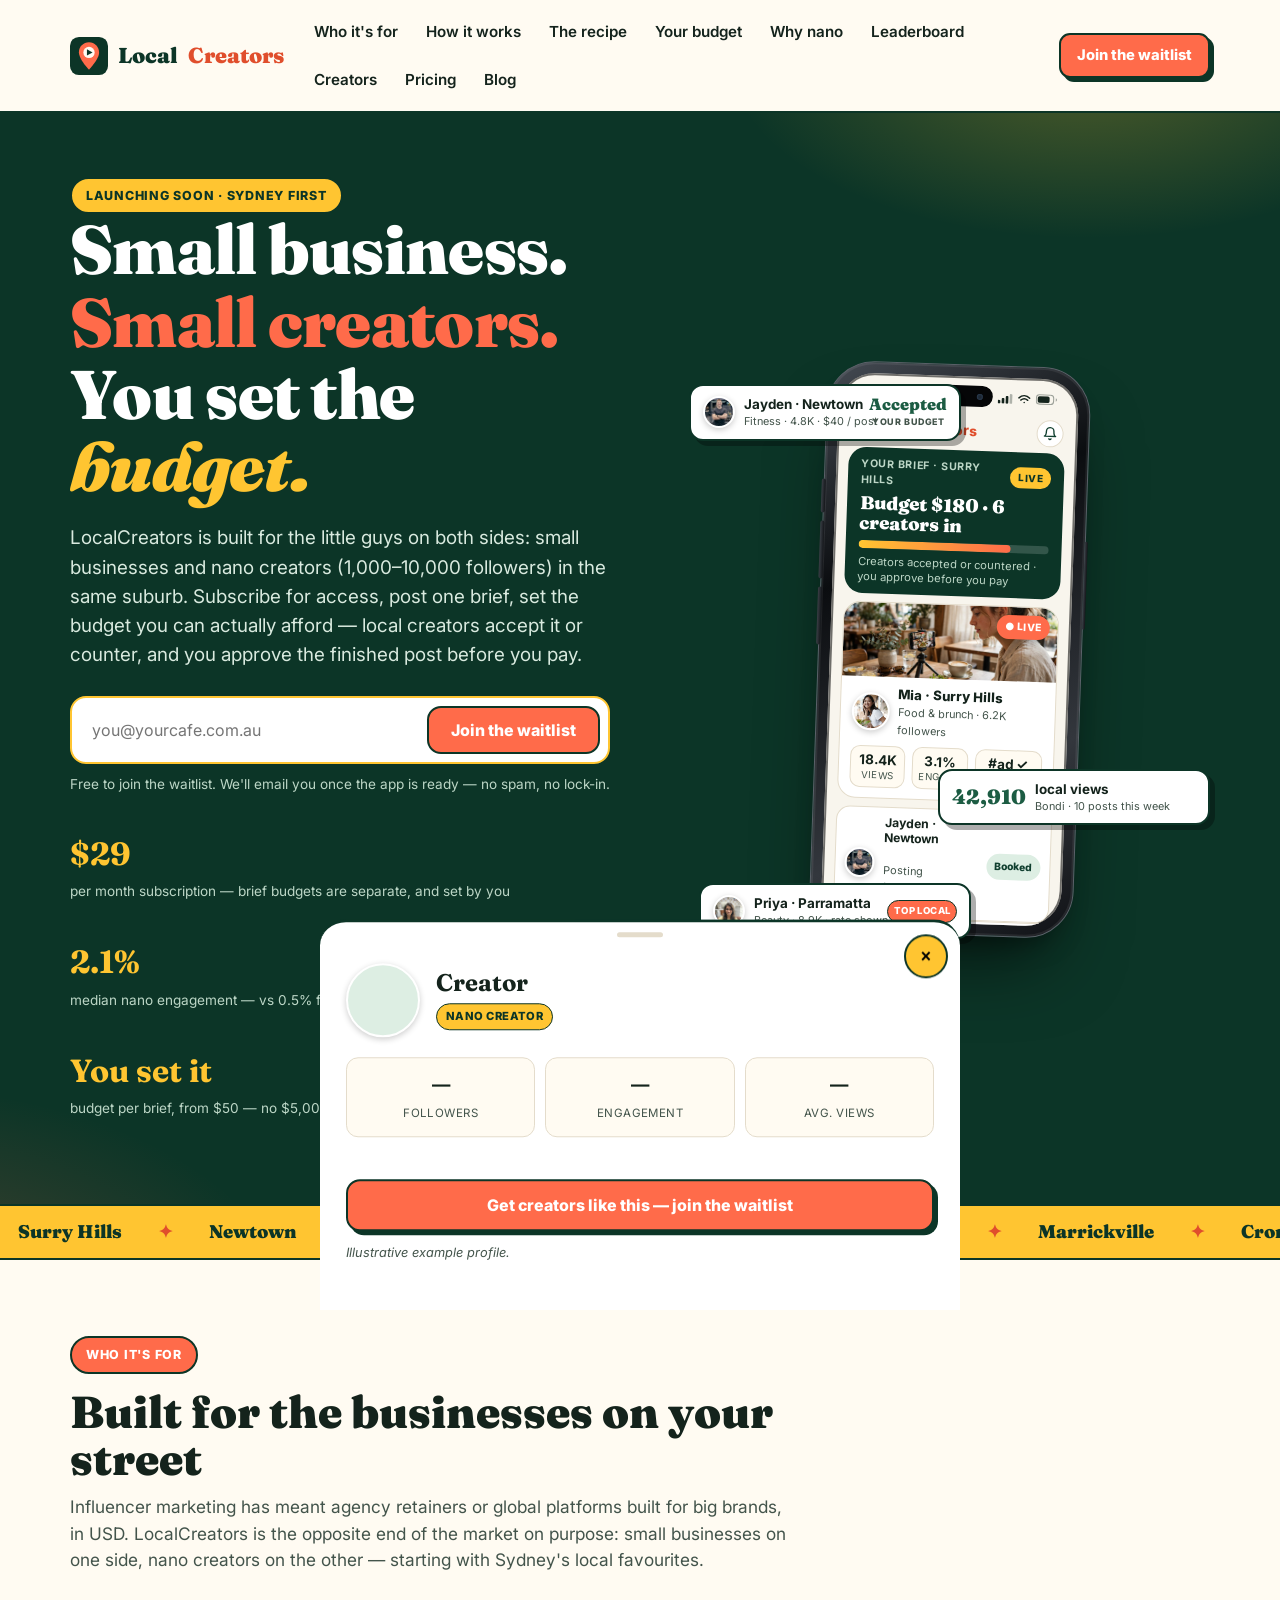
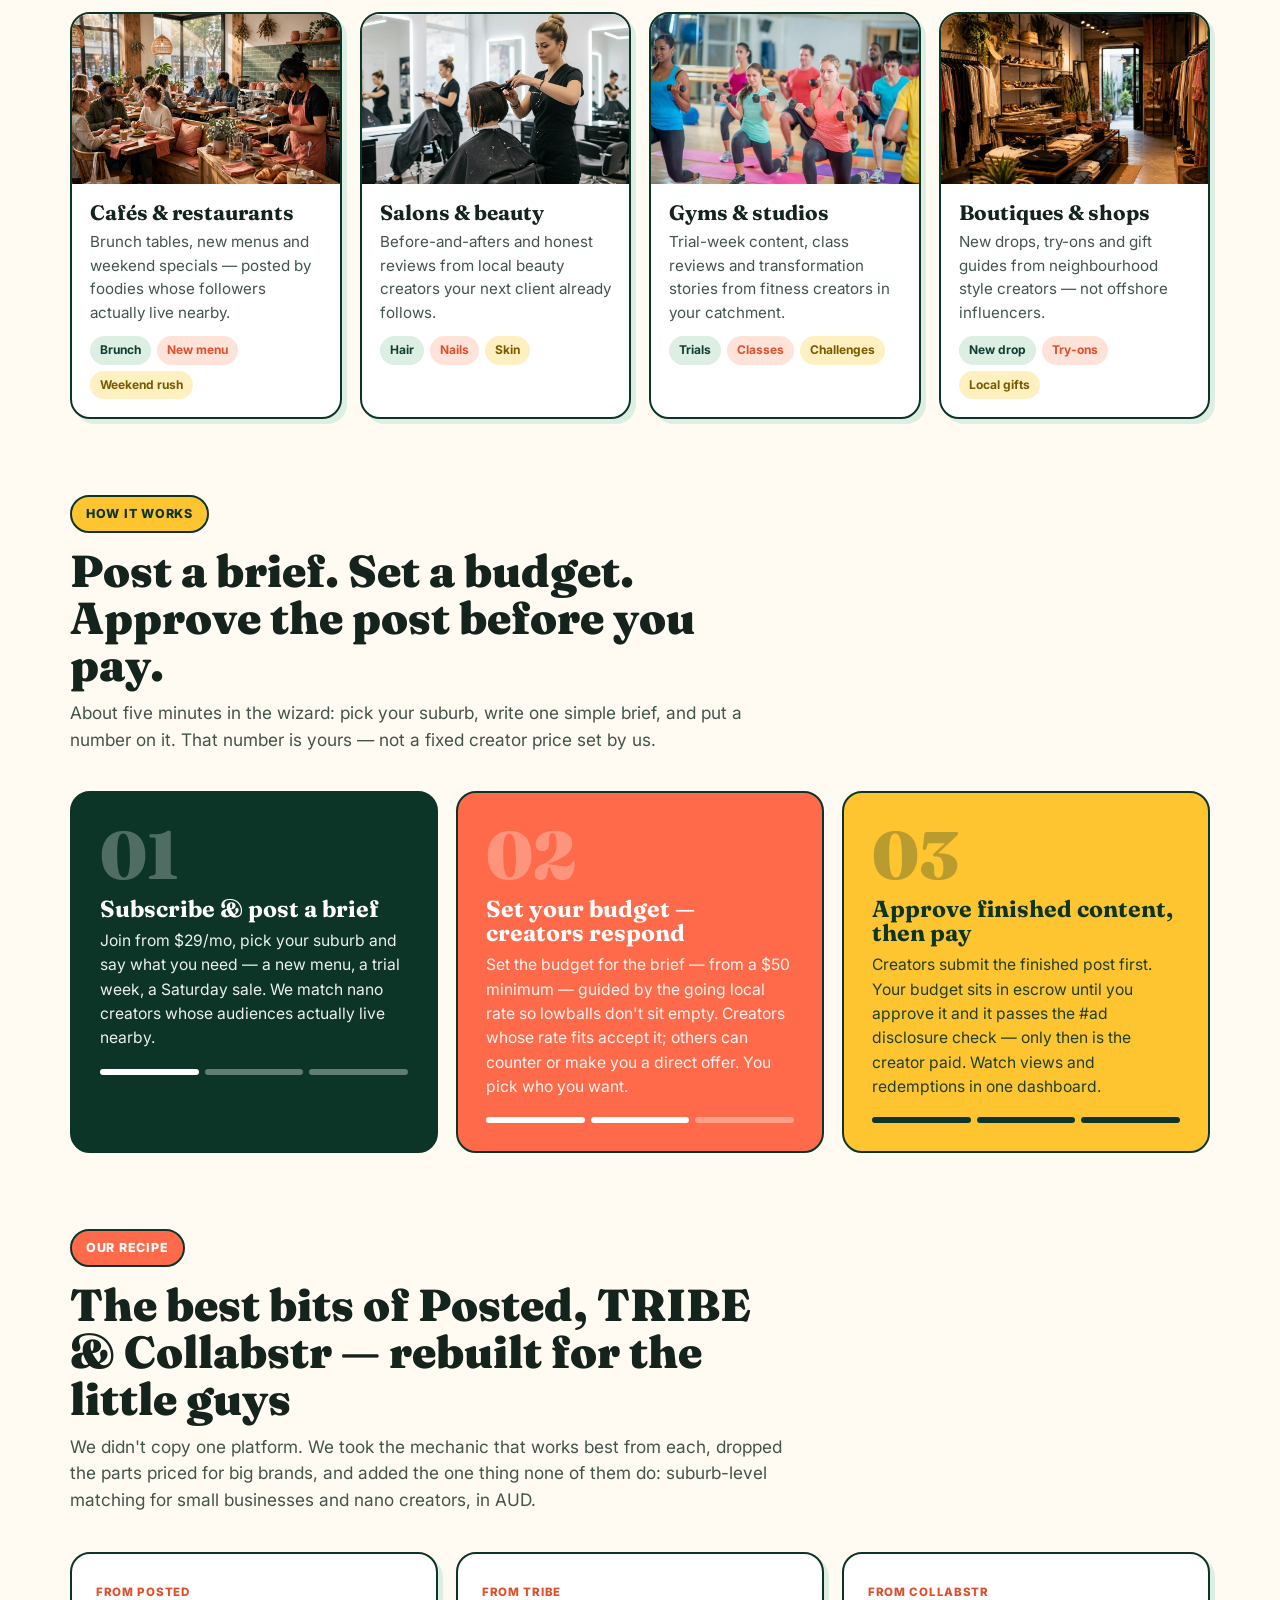
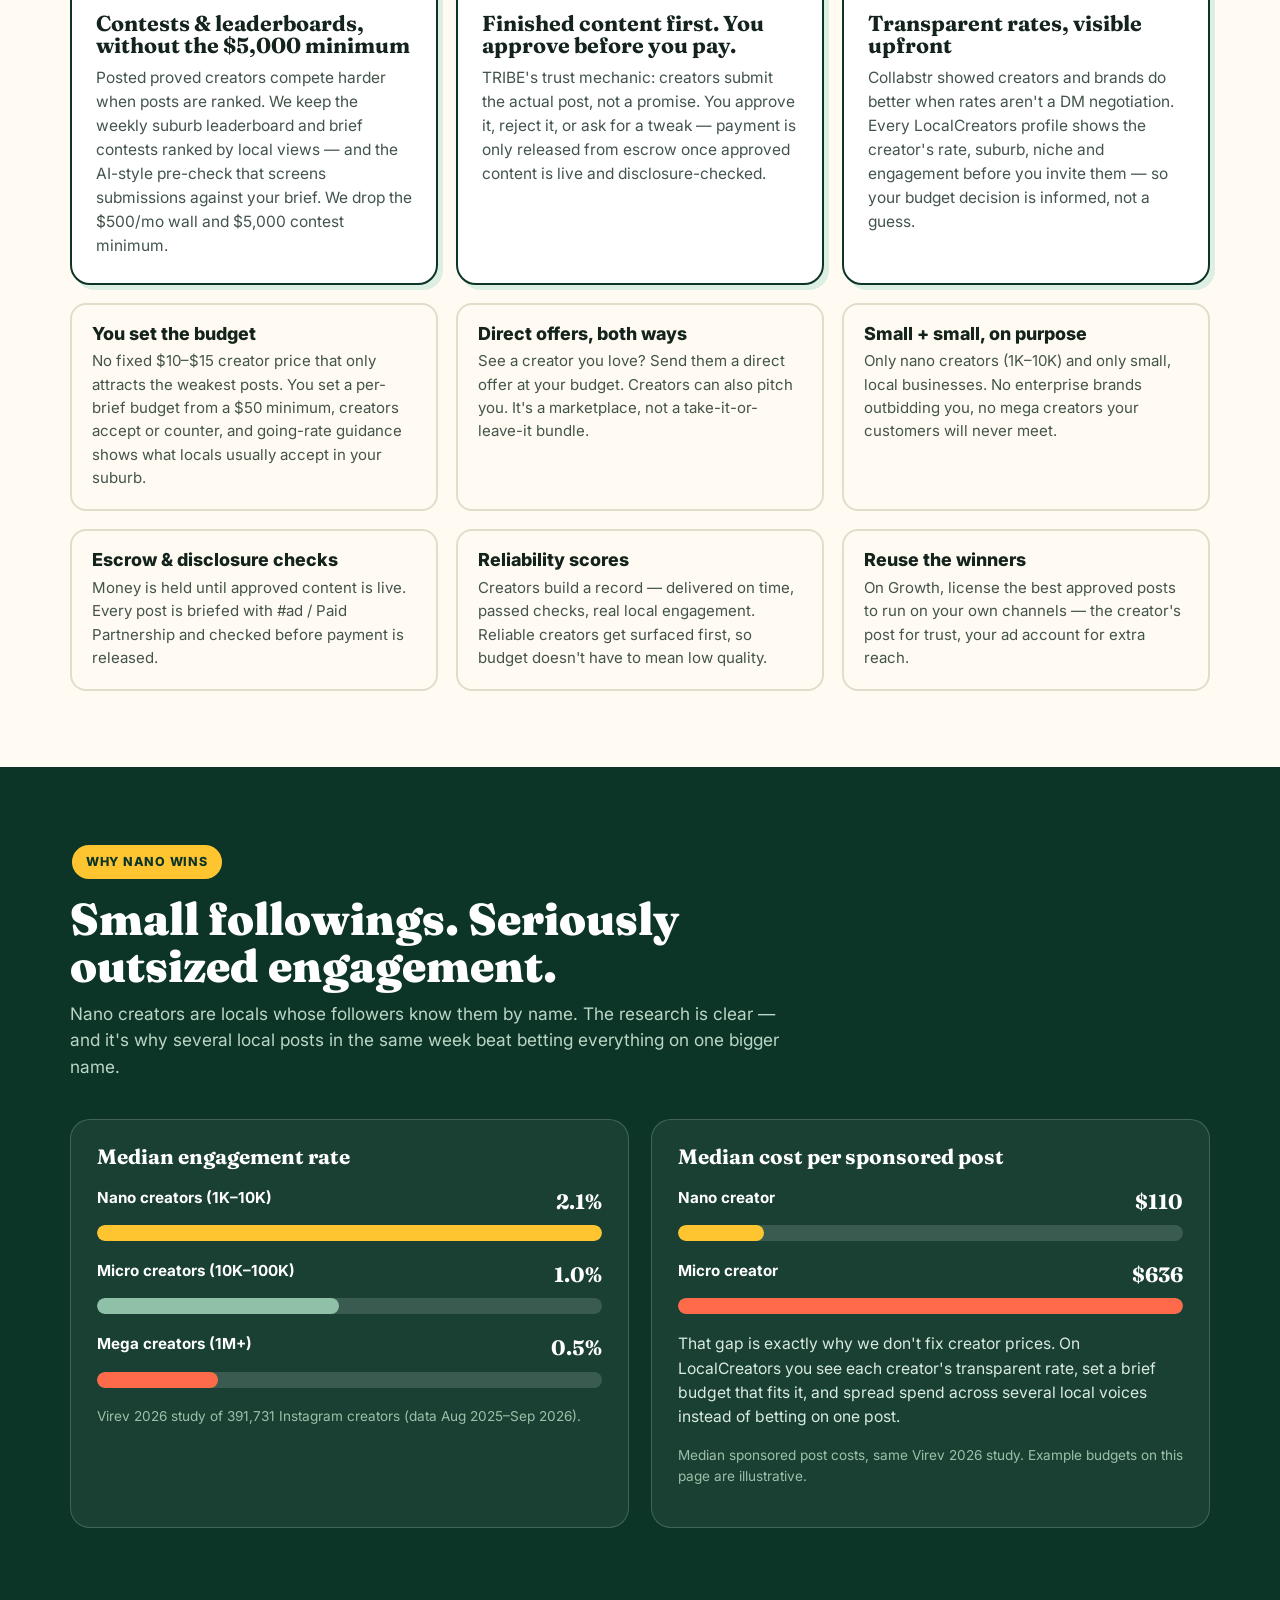
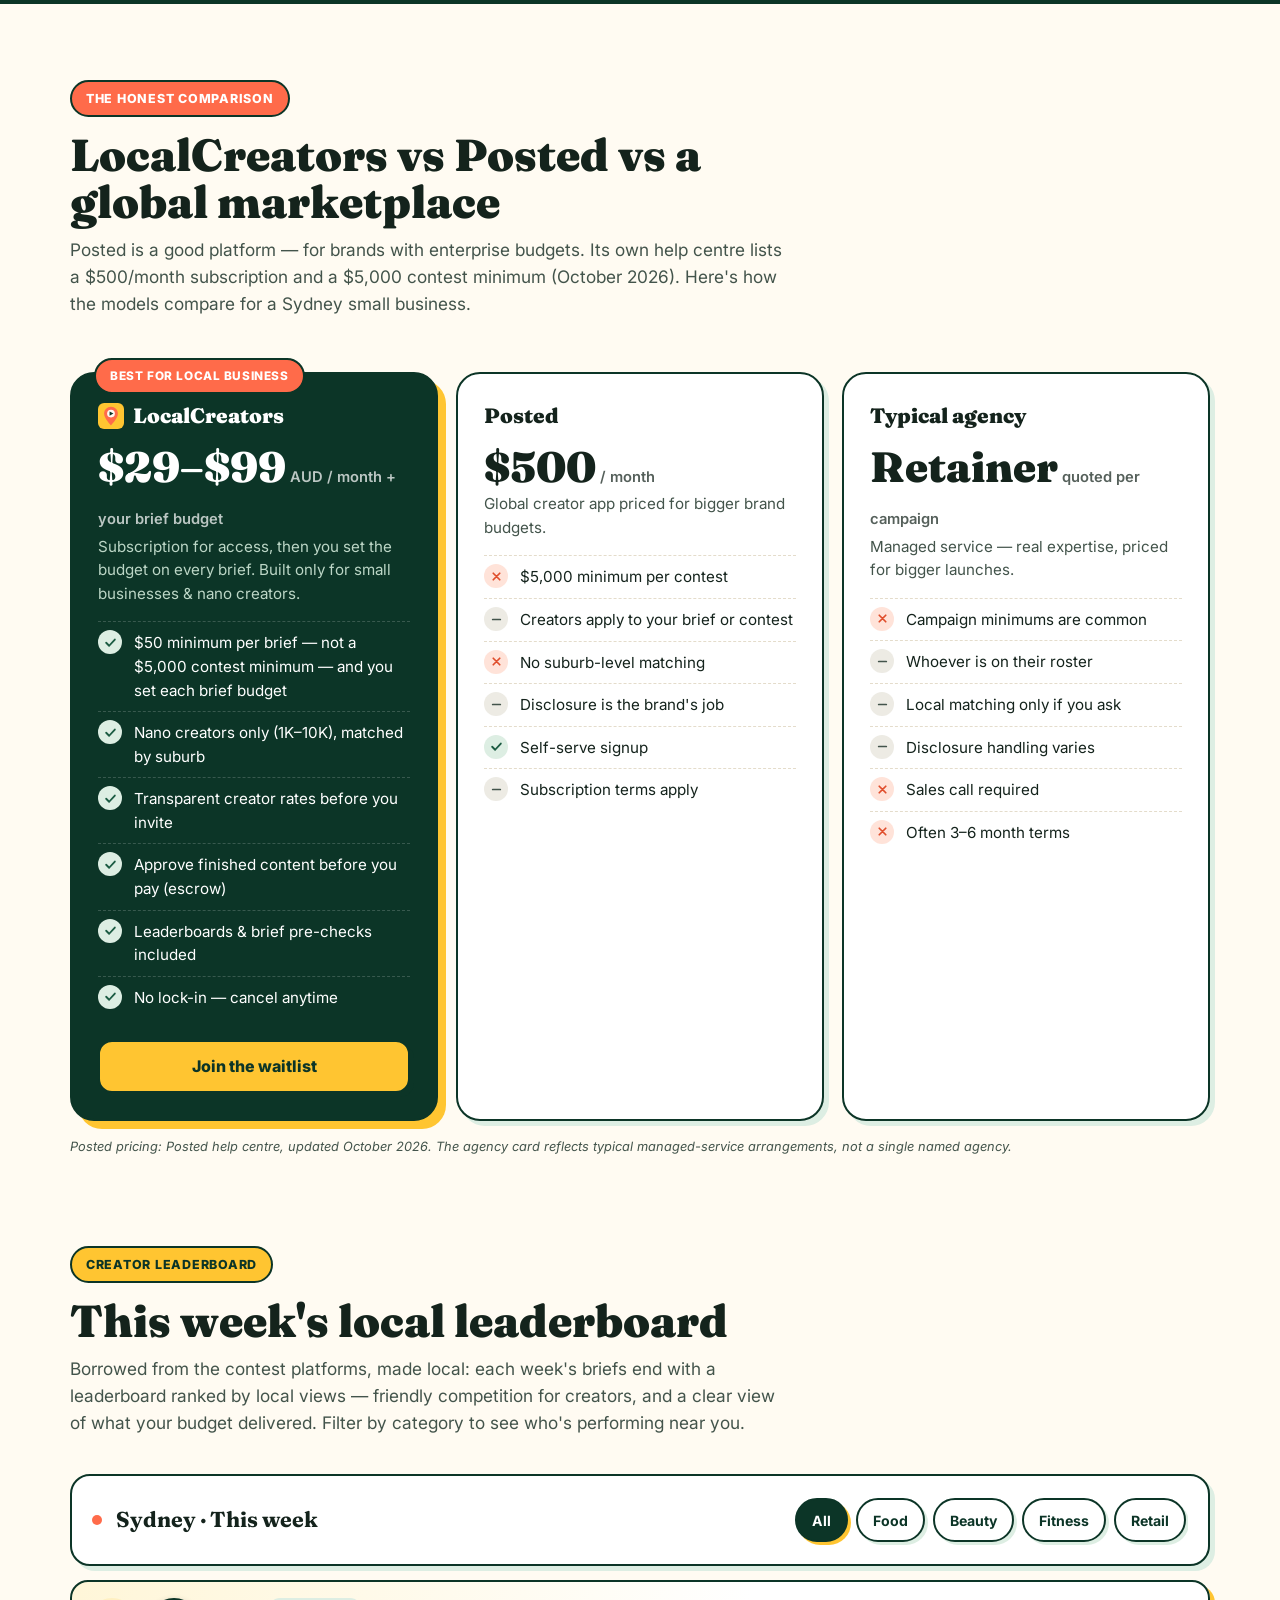
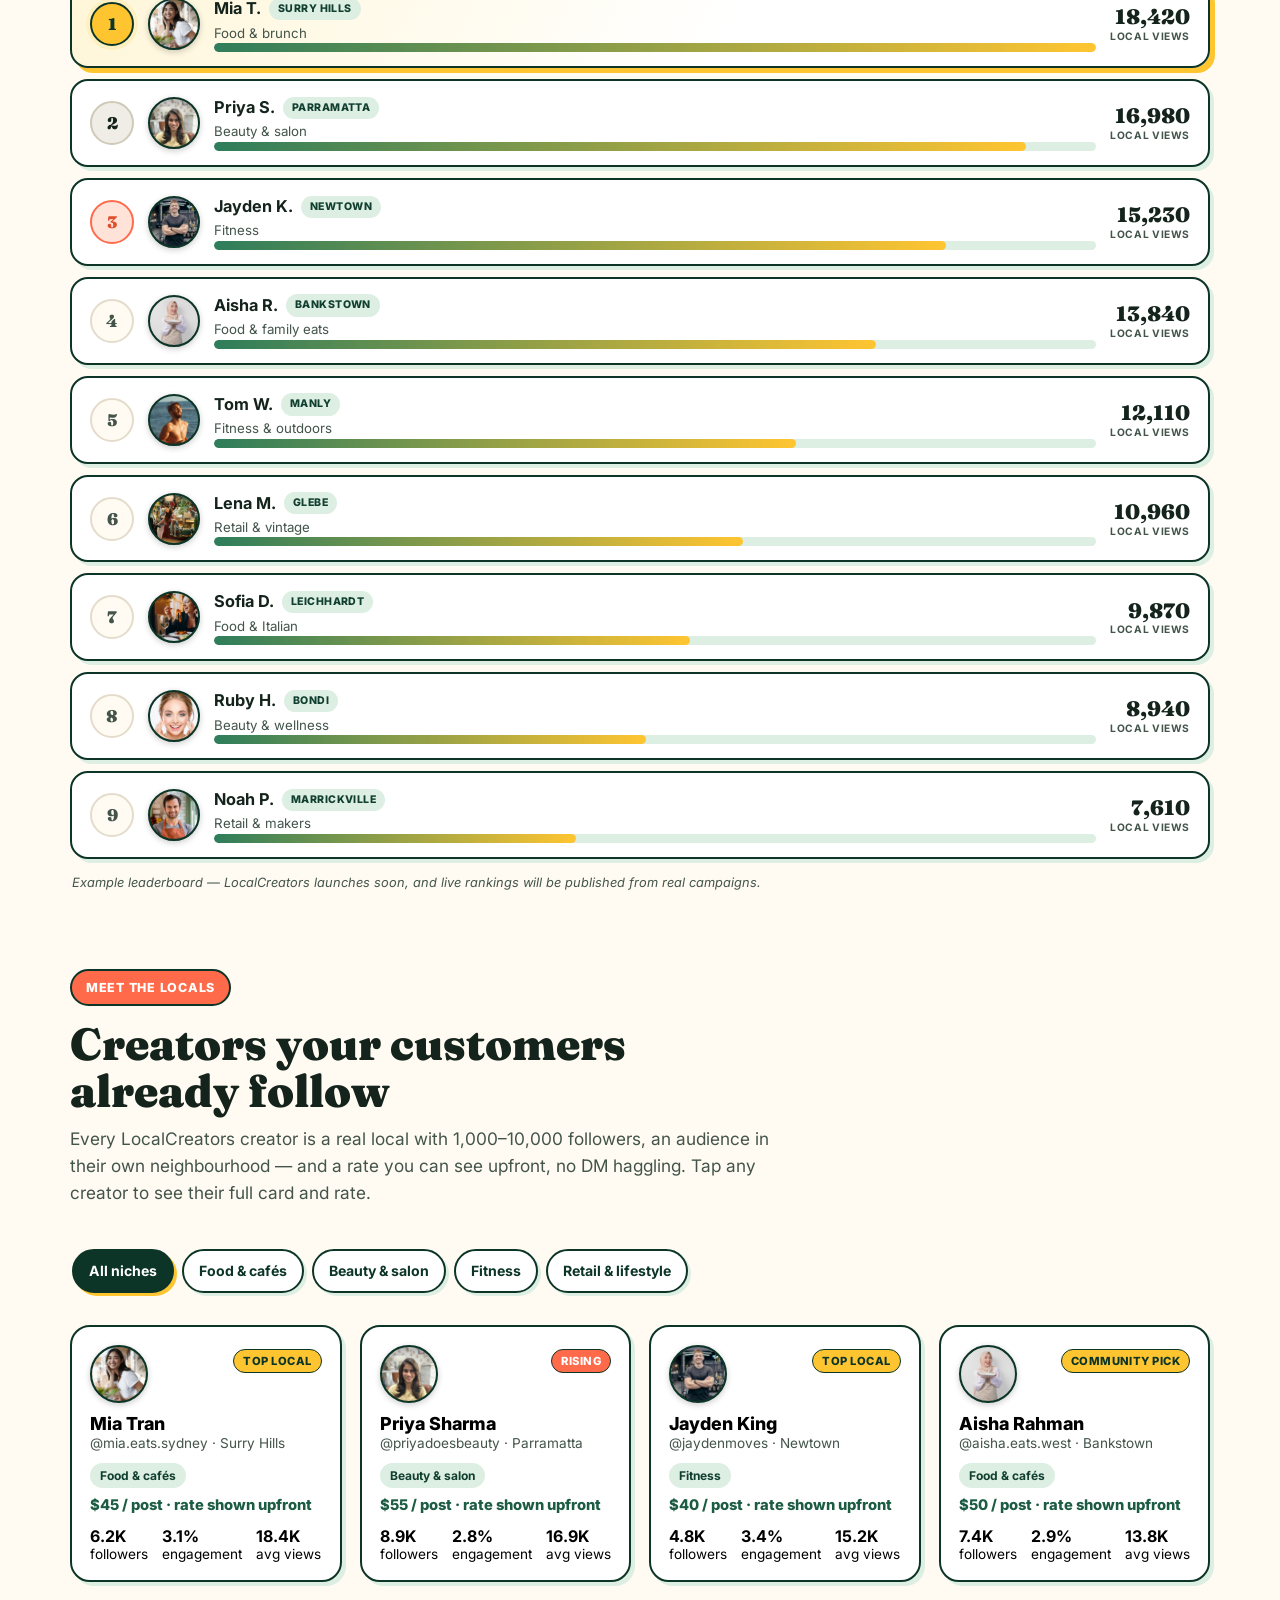
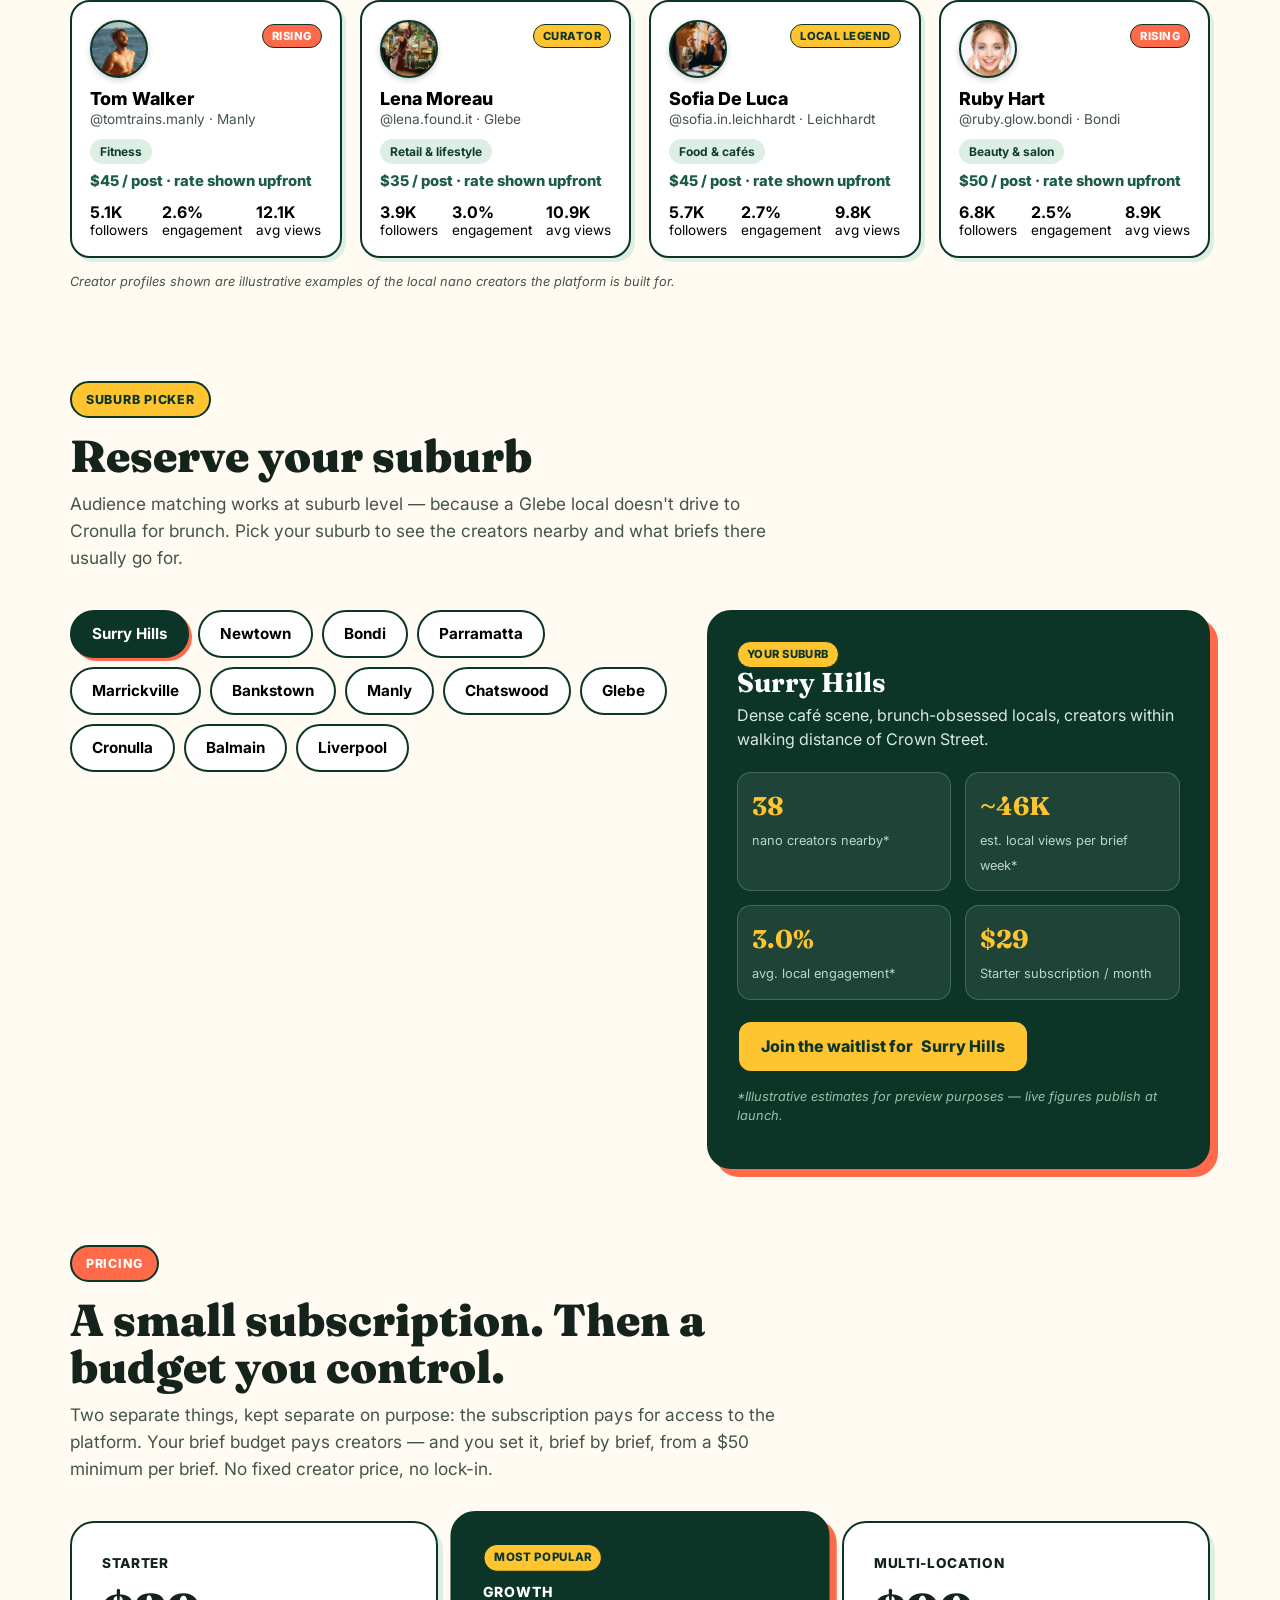
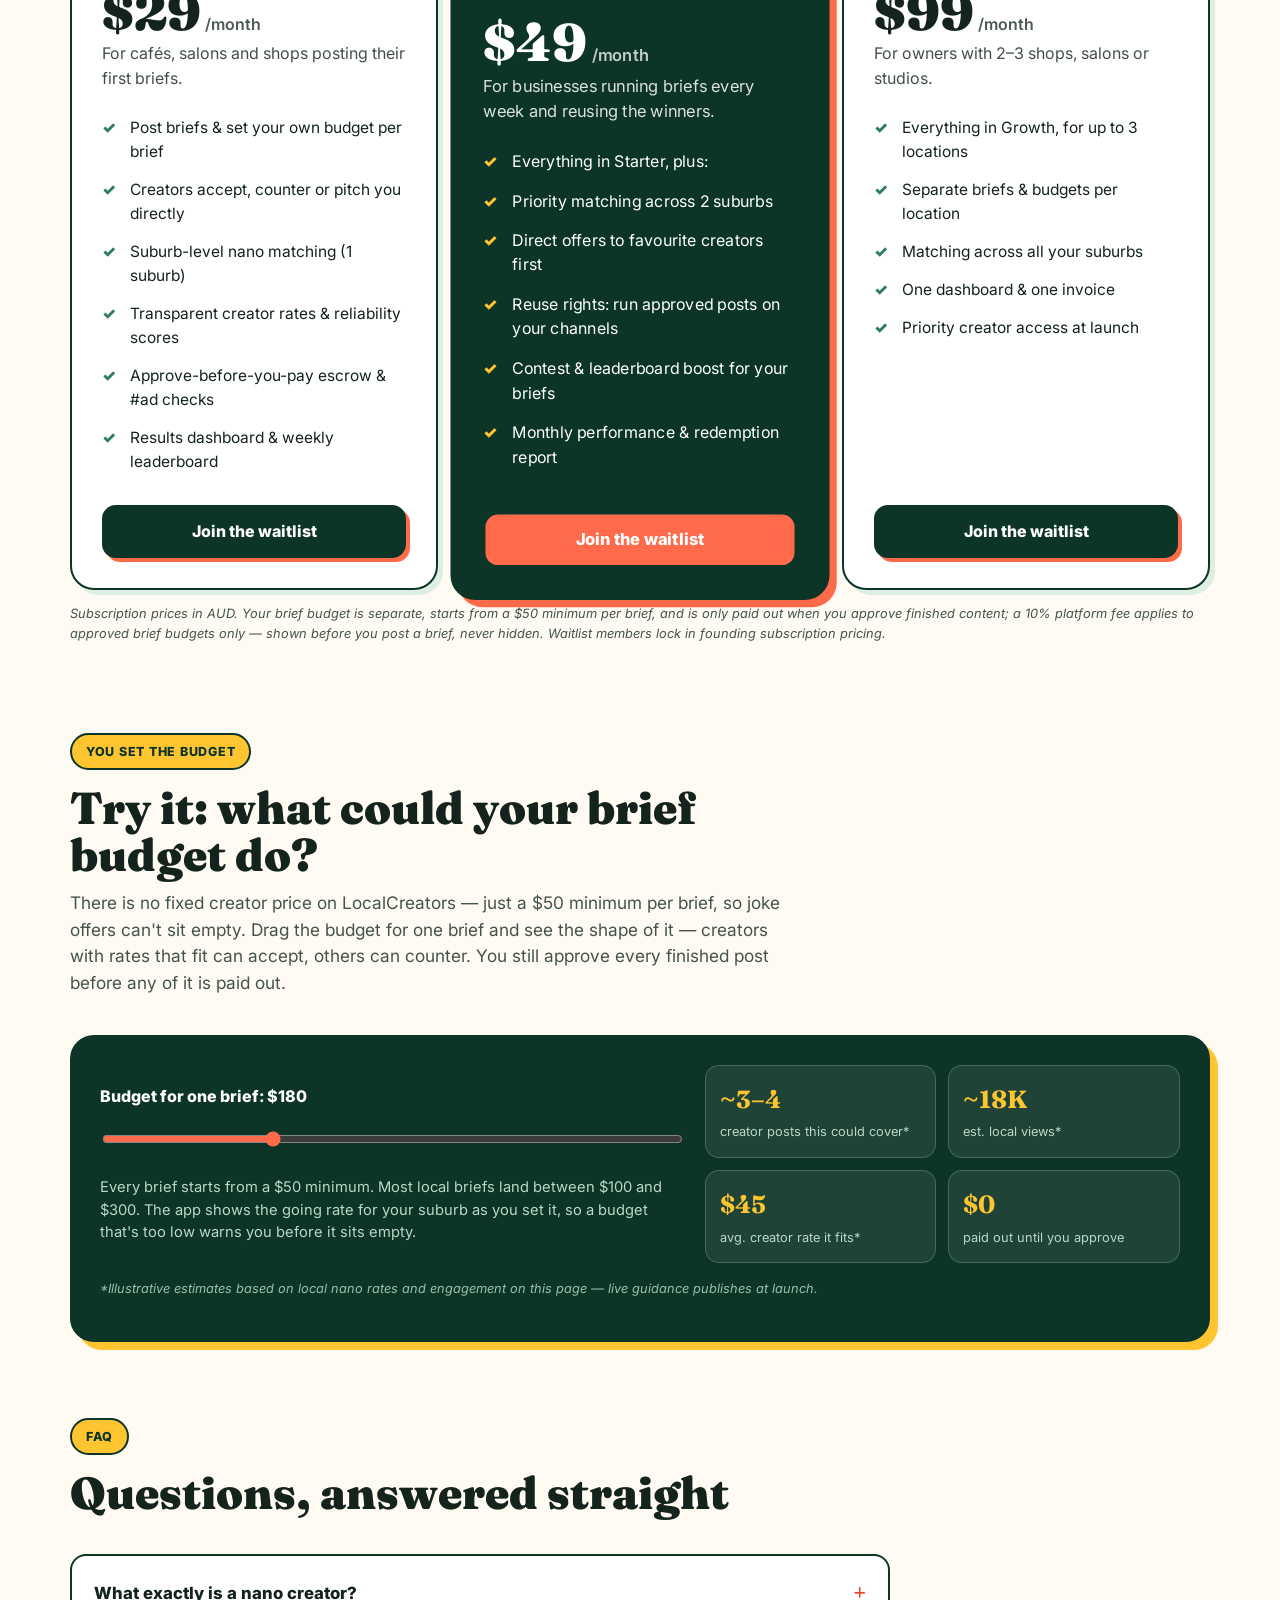
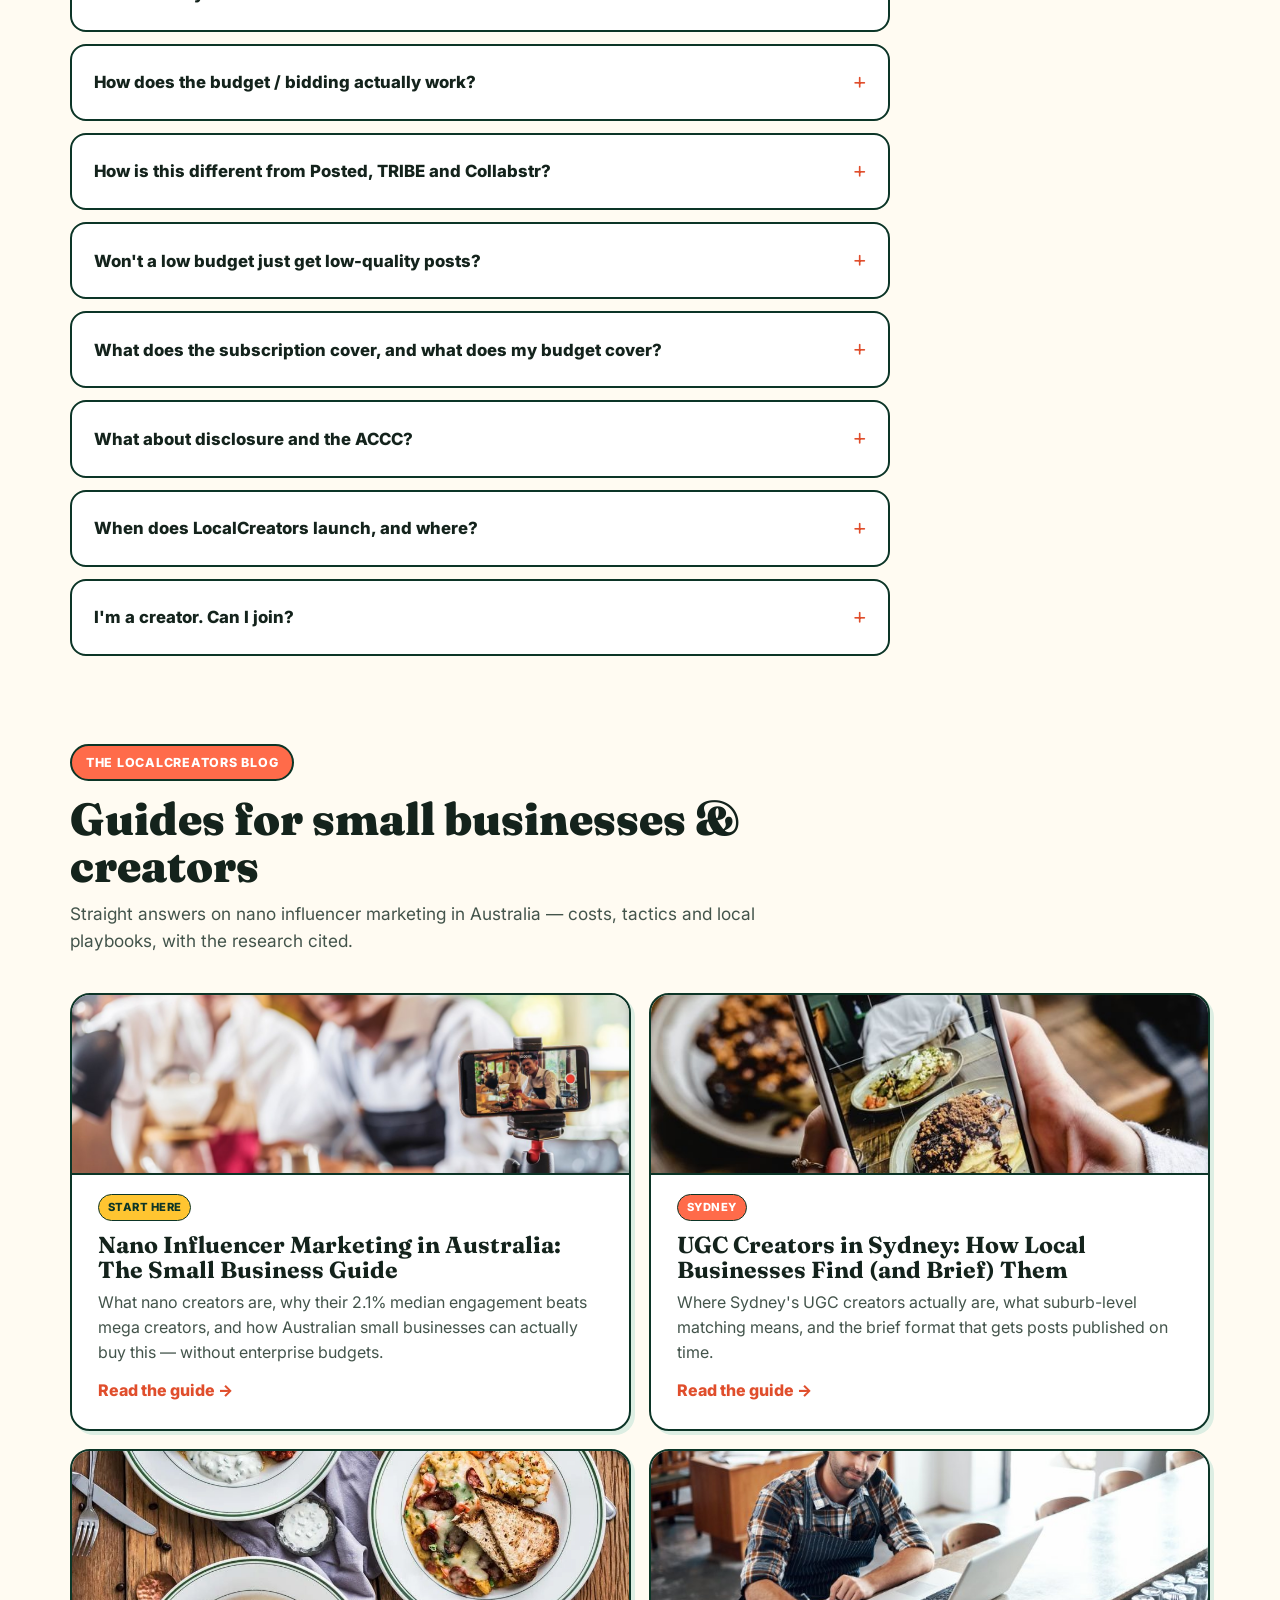
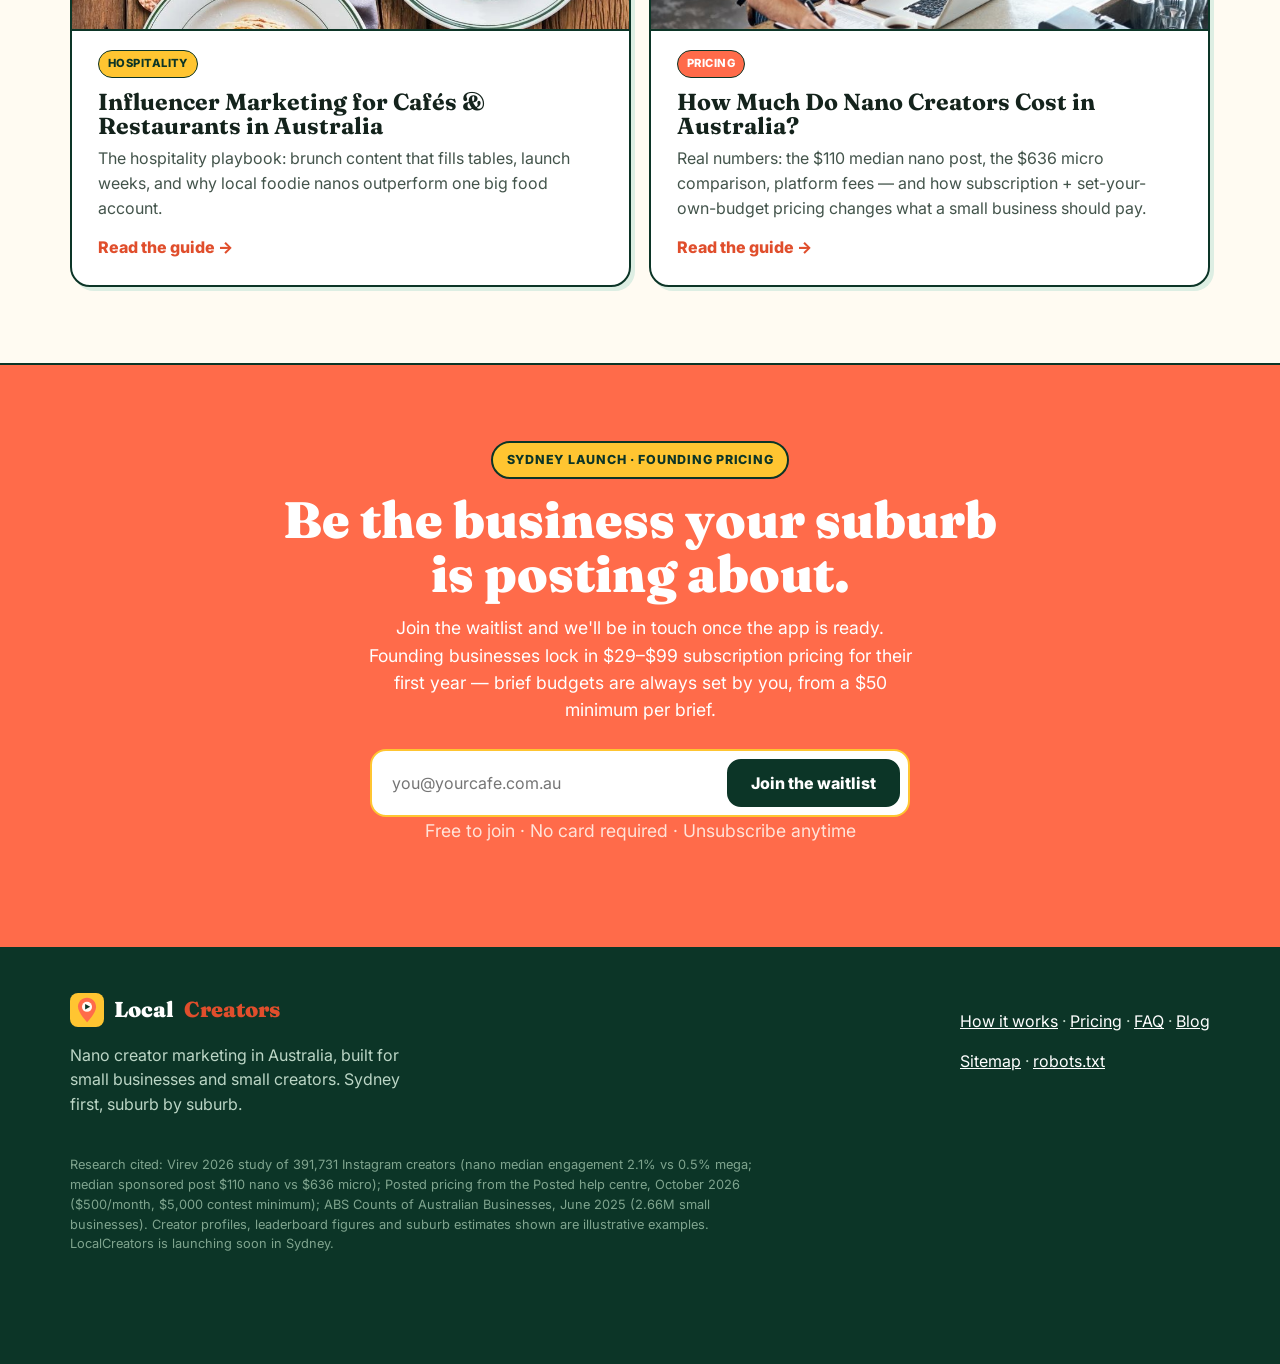
==== commit 9a37d639: "Publish new model: subscription plus business-set brief budgets" ====
--- a/index.html
+++ b/index.html
@@ -5,39 +5,39 @@
 <meta name="viewport" content="width=device-width, initial-scale=1, viewport-fit=cover">
 <meta name="color-scheme" content="light">
 <meta name="theme-color" content="#0C3527">
-<title>LocalCreators — Nano Influencer Marketing Australia | Local Creators for Small Business, from $79/mo</title>
-<meta name="description" content="LocalCreators is nano influencer marketing in Australia built for small business: a bundle of 10 local nano creators (1K–10K followers) matched to your suburb, from $79/month. Launching soon in Sydney. Join the waitlist.">
+<title>LocalCreators — Nano Creator Marketing for Small Business | You Set the Budget, from $29/mo</title>
+<meta name="description" content="LocalCreators is built for small businesses and nano creators (1K–10K followers). Subscribe from $29/month, post a brief, set your own budget — local creators accept or counter, you approve finished content before you pay. Launching soon in Sydney.">
 <meta name="keywords" content="nano influencer marketing Australia, influencer marketing for small business Australia, UGC creators Sydney, hire micro influencers Sydney, influencer marketing for cafes Australia, affordable influencer marketing Australia">
 <link rel="canonical" href="https://getlocalcreators.vercel.app/">
 <meta name="google-site-verification" content="Rzkj0Gzk1IDU8Jo58M3ws5OYVLI9P6mZLgknVPNAcvY">
 <meta property="og:type" content="website">
 <meta property="og:site_name" content="LocalCreators">
-<meta property="og:title" content="LocalCreators — 10 local nano creators posting about your business, from $79/mo">
-<meta property="og:description" content="Australia's self-serve nano creator platform for small business. Suburb-level matching, flat monthly bundles, automatic disclosure compliance. Launching soon in Sydney.">
+<meta property="og:title" content="LocalCreators — Local nano creators for small business. You set the budget.">
+<meta property="og:description" content="Australia's platform for small businesses and nano creators: suburb matching, transparent creator rates, approve-before-you-pay and automatic disclosure checks. From $29/mo + a budget you set.">
 <meta property="og:url" content="https://getlocalcreators.vercel.app/">
 <meta property="og:image" content="https://getlocalcreators.vercel.app/assets/og-image.webp">
 <meta property="og:image:width" content="1200">
 <meta property="og:image:height" content="630">
 <meta name="twitter:card" content="summary_large_image">
 <meta name="twitter:title" content="LocalCreators — Nano Influencer Marketing Australia">
-<meta name="twitter:description" content="A bundle of local nano creators posting about your café, salon, gym or boutique — from $79/month. Launching soon in Sydney.">
+<meta name="twitter:description" content="Post a brief, set your budget, and local nano creators come to you. Subscription from $29/month. Launching soon in Sydney.">
 <meta name="twitter:image" content="https://getlocalcreators.vercel.app/assets/og-image.webp">
 <link rel="icon" href="data:image/svg+xml,%3Csvg xmlns='http://www.w3.org/2000/svg' viewBox='0 0 64 64'%3E%3Crect width='64' height='64' rx='15' fill='%230C3527'/%3E%3Cpath d='M32 9c-9.4 0-17 7.4-17 16.6C15 37.5 32 55 32 55s17-17.5 17-28.4C49 16.4 41.4 9 32 9z' fill='%23FF6B4A'/%3E%3Ccircle cx='32' cy='26' r='9.5' fill='%23FFFBF2'/%3E%3Cpath d='M28.5 20.8v10.4L38 26z' fill='%230C3527'/%3E%3C/svg%3E">
 <link rel="preconnect" href="https://fonts.googleapis.com">
 <link rel="preconnect" href="https://fonts.gstatic.com" crossorigin>
 <link href="https://fonts.googleapis.com/css2?family=Fraunces:ital,opsz,wght@0,9..144,500;0,9..144,700;0,9..144,900;1,9..144,700&family=Inter:wght@400;500;600;700;800&display=swap" rel="stylesheet">
 <script type="application/ld+json">
-{"@context":"https://schema.org","@type":"Organization","name":"LocalCreators","url":"https://getlocalcreators.vercel.app/","description":"Australian self-serve platform connecting small businesses with local nano creators in suburb-matched monthly bundles.","areaServed":{"@type":"City","name":"Sydney, Australia"}}
+{"@context":"https://schema.org","@type":"Organization","name":"LocalCreators","url":"https://getlocalcreators.vercel.app/","description":"Australian self-serve platform for small businesses and nano creators: suburb matching, business-set budgets, transparent rates and approve-before-you-pay.","areaServed":{"@type":"City","name":"Sydney, Australia"}}
 </script>
 <script type="application/ld+json">
-{"@context":"https://schema.org","@type":"Product","name":"LocalCreators Nano Creator Bundles","description":"A flat monthly bundle of local nano creators (1,000–10,000 followers) matched to your suburb, with automatic disclosure compliance.","brand":{"@type":"Brand","name":"LocalCreators"},"offers":[{"@type":"Offer","name":"Starter","price":"79","priceCurrency":"AUD","availability":"https://schema.org/PreOrder"},{"@type":"Offer","name":"Growth","price":"99","priceCurrency":"AUD","availability":"https://schema.org/PreOrder"}]}
+{"@context":"https://schema.org","@type":"Product","name":"LocalCreators","description":"Subscription platform for small businesses to brief local nano creators (1,000–10,000 followers). Businesses set their own budget per brief; creators accept or counter; payment is released after the business approves finished, disclosure-checked content.","brand":{"@type":"Brand","name":"LocalCreators"},"offers":[{"@type":"Offer","name":"Starter","price":"29","priceCurrency":"AUD","availability":"https://schema.org/PreOrder"},{"@type":"Offer","name":"Growth","price":"49","priceCurrency":"AUD","availability":"https://schema.org/PreOrder"},{"@type":"Offer","name":"Multi-location","price":"99","priceCurrency":"AUD","availability":"https://schema.org/PreOrder"}]}
 </script>
 <script type="application/ld+json">
 {"@context":"https://schema.org","@type":"FAQPage","mainEntity":[
 {"@type":"Question","name":"What is a nano creator?","acceptedAnswer":{"@type":"Answer","text":"A nano creator has 1,000–10,000 followers. In a 2026 Virev study of 391,731 Instagram creators, nano creators had a median engagement rate of 2.1%, versus 0.5% for mega creators."}},
-{"@type":"Question","name":"How much does LocalCreators cost?","acceptedAnswer":{"@type":"Answer","text":"Starter is $79/month and Growth is $99/month (AUD). There is also a pay-as-you-go option with no monthly subscription. No contest minimums and no lock-in contract."}},
-{"@type":"Question","name":"How is LocalCreators different from Posted?","acceptedAnswer":{"@type":"Answer","text":"Posted charges $500/month with a $5,000 contest minimum (Posted help centre, October 2026). LocalCreators is built for Australian small businesses: flat $79–$99/month bundles, suburb-level matching and AUD pricing."}},
-{"@type":"Question","name":"Do creators disclose sponsored posts?","acceptedAnswer":{"@type":"Answer","text":"Yes. Every LocalCreators post is briefed with #ad and Paid Partnership disclosure built in, and posts are checked before they count toward your bundle."}},
+{"@type":"Question","name":"How much does LocalCreators cost?","acceptedAnswer":{"@type":"Answer","text":"Subscription is $29/month for Starter, $49/month for Growth or $99/month for Multi-location (AUD). On top of that you set your own budget for each brief, from a $50 minimum per brief — that budget is what creators are paid from, and you only pay it when you approve finished content. No $5,000 contest minimum and no lock-in contract."}},
+{"@type":"Question","name":"How is LocalCreators different from Posted?","acceptedAnswer":{"@type":"Answer","text":"Posted charges $500/month with a $5,000 contest minimum (Posted help centre, October 2026). LocalCreators keeps Posted-style leaderboards and brief checks, adds TRIBE-style approve-before-you-pay and Collabstr-style transparent rates, and rebuilds it for Australian small businesses and nano creators: $29–$99/month, suburb matching, AUD, and a budget you set per brief from a $50 minimum."}},
+{"@type":"Question","name":"Do creators disclose sponsored posts?","acceptedAnswer":{"@type":"Answer","text":"Yes. Every LocalCreators post is briefed with #ad and Paid Partnership disclosure built in, and content is checked before payment is released."}},
 {"@type":"Question","name":"When does LocalCreators launch?","acceptedAnswer":{"@type":"Answer","text":"LocalCreators is launching soon in Sydney. Join the waitlist and we will be in touch once the app is ready."}}]}
 </script>
 <style>
@@ -406,6 +406,28 @@
   .reveal{opacity:1;transform:none}
   .marquee-track{animation:none;flex-wrap:wrap;width:auto}
 }
+
+/* recipe / combined features */
+.recipe-grid{display:grid;grid-template-columns:repeat(3,1fr);gap:18px}
+.recipe-card{background:#fff;border:2px solid var(--green-950);border-radius:var(--radius);padding:24px;box-shadow:5px 5px 0 var(--euca-soft)}
+.recipe-card .src{font-size:.72rem;font-weight:800;letter-spacing:.06em;text-transform:uppercase;color:var(--coral-dark)}
+.recipe-card h3{font-size:1.35rem;margin:10px 0 8px}
+.recipe-card p{color:var(--ink-2);margin:0;font-size:.97rem}
+.recipe-card.twist{background:var(--green-950);color:#fff;box-shadow:7px 7px 0 var(--sun)}
+.recipe-card.twist p{color:#D9EADF}
+.feature-grid{display:grid;grid-template-columns:repeat(3,1fr);gap:18px;margin-top:18px}
+.feature{background:var(--paper);border:2px solid var(--line);border-radius:16px;padding:20px}
+.feature h3{font-size:1.12rem;margin:0 0 6px;font-family:var(--font-b);font-weight:800}
+.feature p{color:var(--ink-2);margin:0;font-size:.94rem}
+.budget-box{background:var(--green-950);color:#fff;border:2px solid var(--green-950);border-radius:24px;padding:28px;box-shadow:8px 8px 0 var(--sun)}
+.budget-box input[type=range]{width:100%;accent-color:var(--coral);min-height:44px}
+.budget-grid{display:grid;grid-template-columns:1.1fr .9fr;gap:24px;align-items:center}
+.budget-stats{display:grid;grid-template-columns:1fr 1fr;gap:12px}
+.budget-stats div{background:rgba(255,255,255,.08);border:1px solid rgba(255,255,255,.18);border-radius:14px;padding:14px}
+.budget-stats b{font-family:var(--font-d);font-size:1.55rem;display:block;color:var(--sun)}
+.budget-stats span{font-size:.8rem;color:#BCD6C6}
+.rate-line{font-weight:800;color:var(--green-700);font-size:.92rem;margin-top:8px}
+@media(max-width:960px){.recipe-grid,.feature-grid,.budget-grid{grid-template-columns:1fr}}
 </style>
 </head>
 <body>
@@ -416,7 +438,7 @@
       Local<em>Creators</em>
     </a>
     <nav class="nav-links" aria-label="Main">
-      <a href="#who">Who it's for</a><a href="#how">How it works</a><a href="#why">Why nano</a>
+      <a href="#who">Who it's for</a><a href="#how">How it works</a><a href="#recipe">The recipe</a><a href="#budget">Your budget</a><a href="#why">Why nano</a>
       <a href="#leaderboard">Leaderboard</a><a href="#creators">Creators</a><a href="#pricing">Pricing</a><a href="#blog">Blog</a>
     </nav>
     <a class="btn small" href="#join" style="margin-left:auto">Join the waitlist</a>
@@ -429,8 +451,8 @@
   <div class="wrap hero-in">
     <div>
       <span class="tag">Launching soon · Sydney first</span>
-      <h1>Your suburb's creators, <span class="hl-c">posting about your business</span> — from <span class="hl-s">$79/mo.</span></h1>
-      <p class="lede">LocalCreators is nano influencer marketing in Australia, built for small business: one flat bundle of 10 local nano creators (1,000–10,000 followers) matched to your suburb. No agency retainer. No $5,000 contest minimum. Just locals, posting.</p>
+      <h1>Small business. <span class="hl-c">Small creators.</span> You set the <span class="hl-s">budget.</span></h1>
+      <p class="lede">LocalCreators is built for the little guys on both sides: small businesses and nano creators (1,000–10,000 followers) in the same suburb. Subscribe for access, post one brief, set the budget you can actually afford — local creators accept it or counter, and you approve the finished post before you pay.</p>
       <form class="waitlist" data-waitlist novalidate>
         <label class="sr" for="wl-email-1" style="position:absolute;left:-9999px">Email address</label>
         <input type="email" id="wl-email-1" name="EMAIL" placeholder="you@yourcafe.com.au" autocomplete="email" required>
@@ -440,9 +462,9 @@
       </form>
       <p class="form-note">Free to join the waitlist. We'll email you once the app is ready — no spam, no lock-in.</p>
       <div class="hero-stats">
-        <div class="hstat"><b><span data-count="10">0</span></b><span>local nano creators in every bundle</span></div>
+        <div class="hstat"><b>$<span data-count="29">0</span></b><span>per month subscription — brief budgets are separate, and set by you</span></div>
         <div class="hstat"><b><span data-count="2.1" data-dec="1">0</span>%</b><span>median nano engagement — vs 0.5% for mega creators</span></div>
-        <div class="hstat"><b>$<span data-count="79">0</span></b><span>per month to start — no minimum campaign spend</span></div>
+        <div class="hstat"><b>You set it</b><span>budget per brief, from $50 — no $5,000 contest minimum, no fixed creator price</span></div>
       </div>
     </div>
     <div class="hero-visual" aria-hidden="true">
@@ -458,10 +480,10 @@
               <span class="app-bell"><svg width="15" height="15" viewBox="0 0 24 24" fill="none" stroke="currentColor" stroke-width="2.2" stroke-linecap="round" stroke-linejoin="round"><path d="M18 8a6 6 0 1 0-12 0c0 7-3 8-3 8h18s-3-1-3-8"/><path d="M13.7 20a2 2 0 0 1-3.4 0"/></svg></span>
             </div>
             <div class="app-bundle">
-              <div class="ab-top"><span>Your bundle · Surry Hills</span><span class="badge">Live</span></div>
-              <div class="ab-big">8 of 10 creators posted</div>
+              <div class="ab-top"><span>Your brief · Surry Hills</span><span class="badge">Live</span></div>
+              <div class="ab-big">Budget $180 · 6 creators in</div>
               <div class="ab-bar"><i></i></div>
-              <div class="ab-sub">2 more scheduled this week · every post checked for #ad</div>
+              <div class="ab-sub">Creators accepted or countered · you approve before you pay</div>
             </div>
             <div class="app-post">
               <img src="assets/hero-brunch.webp" alt="">
@@ -480,9 +502,9 @@
           </div>
         </div>
       </div>
-      <div class="fcard fc-1"><span class="avatar av-3"></span><span class="fc-main"><b>Jayden · Newtown</b><span class="p-sub">Fitness · 4.8K followers</span></span><span class="fc-stat"><b>8/10</b><span>posted</span></span></div>
+      <div class="fcard fc-1"><span class="avatar av-3"></span><span class="fc-main"><b>Jayden · Newtown</b><span class="p-sub">Fitness · 4.8K · $40 / post</span></span><span class="fc-stat"><b>Accepted</b><span>your budget</span></span></div>
       <div class="fcard fc-2"><span class="views">42,910</span><span class="fc-main"><b>local views</b><span class="p-sub">Bondi · 10 posts this week</span></span></div>
-      <div class="fcard fc-3"><span class="avatar av-2"></span><span class="fc-main"><b>Priya · Parramatta</b><span class="p-sub">Beauty · 8.9K followers</span></span><span class="badge coral">Top local</span></div>
+      <div class="fcard fc-3"><span class="avatar av-2"></span><span class="fc-main"><b>Priya · Parramatta</b><span class="p-sub">Beauty · 8.9K · rate shown upfront</span></span><span class="badge coral">Top local</span></div>
     </div>
   </div>
 </div>
@@ -500,7 +522,7 @@
     <div class="sec-head reveal">
       <span class="tag coral">Who it's for</span>
       <h2>Built for the businesses on your street</h2>
-      <p>Influencer marketing for small business in Australia has meant agency retainers or global platforms priced in USD. LocalCreators is priced for businesses like yours — starting with Sydney's local favourites.</p>
+      <p>Influencer marketing has meant agency retainers or global platforms built for big brands, in USD. LocalCreators is the opposite end of the market on purpose: small businesses on one side, nano creators on the other — starting with Sydney's local favourites.</p>
     </div>
     <div class="grid4">
       <article class="who-card reveal"><img src="assets/cafe-interior.webp" alt="Busy independent Sydney café interior at morning rush"><div class="wc-b"><h3>Cafés &amp; restaurants</h3><p>Brunch tables, new menus and weekend specials — posted by foodies whose followers actually live nearby.</p><div class="chiprow"><span class="chip">Brunch</span><span class="chip c">New menu</span><span class="chip s">Weekend rush</span></div></div></article>
@@ -516,13 +538,37 @@
   <div class="wrap">
     <div class="sec-head reveal">
       <span class="tag">How it works</span>
-      <h2>Three steps. No brief-writing degree required.</h2>
-      <p>A step-by-step wizard walks you through it in about five minutes — pick your suburb, write one simple brief, and your bundle posts.</p>
+      <h2>Post a brief. Set a budget. Approve the post before you pay.</h2>
+      <p>About five minutes in the wizard: pick your suburb, write one simple brief, and put a number on it. That number is yours — not a fixed creator price set by us.</p>
     </div>
     <div class="steps">
-      <div class="step reveal"><div class="num">01</div><h3>Pick your suburb &amp; bundle</h3><p>Choose where your customers live and how many creators you want. We match nano creators whose audiences are concentrated in your area.</p><div class="seg"><i class="on"></i><i></i><i></i></div></div>
-      <div class="step reveal"><div class="num">02</div><h3>One brief, ten creators</h3><p>Tell them what to post — a new menu item, a trial class, a Saturday sale. Every creator gets the same simple brief and the disclosure rules built in.</p><div class="seg"><i class="on"></i><i class="on"></i><i></i></div></div>
-      <div class="step reveal"><div class="num">03</div><h3>Posts go live, results roll in</h3><p>Watch views, engagement and redemptions in one dashboard. Posts are checked for #ad disclosure before they count toward your bundle.</p><div class="seg"><i class="on"></i><i class="on"></i><i class="on"></i></div></div>
+      <div class="step reveal"><div class="num">01</div><h3>Subscribe &amp; post a brief</h3><p>Join from $29/mo, pick your suburb and say what you need — a new menu, a trial week, a Saturday sale. We match nano creators whose audiences actually live nearby.</p><div class="seg"><i class="on"></i><i></i><i></i></div></div>
+      <div class="step reveal"><div class="num">02</div><h3>Set your budget — creators respond</h3><p>Set the budget for the brief — from a $50 minimum — guided by the going local rate so lowballs don't sit empty. Creators whose rate fits accept it; others can counter or make you a direct offer. You pick who you want.</p><div class="seg"><i class="on"></i><i class="on"></i><i></i></div></div>
+      <div class="step reveal"><div class="num">03</div><h3>Approve finished content, then pay</h3><p>Creators submit the finished post first. Your budget sits in escrow until you approve it and it passes the #ad disclosure check — only then is the creator paid. Watch views and redemptions in one dashboard.</p><div class="seg"><i class="on"></i><i class="on"></i><i class="on"></i></div></div>
+    </div>
+  </div>
+</section>
+
+<!-- THE RECIPE: BEST OF POSTED + TRIBE + COLLBSTR -->
+<section id="recipe" style="padding-top:0">
+  <div class="wrap">
+    <div class="sec-head reveal">
+      <span class="tag coral">Our recipe</span>
+      <h2>The best bits of Posted, TRIBE &amp; Collabstr — rebuilt for the little guys</h2>
+      <p>We didn't copy one platform. We took the mechanic that works best from each, dropped the parts priced for big brands, and added the one thing none of them do: suburb-level matching for small businesses and nano creators, in AUD.</p>
+    </div>
+    <div class="recipe-grid">
+      <article class="recipe-card reveal"><span class="src">From Posted</span><h3>Contests &amp; leaderboards, without the $5,000 minimum</h3><p>Posted proved creators compete harder when posts are ranked. We keep the weekly suburb leaderboard and brief contests ranked by local views — and the AI-style pre-check that screens submissions against your brief. We drop the $500/mo wall and $5,000 contest minimum.</p></article>
+      <article class="recipe-card reveal"><span class="src">From TRIBE</span><h3>Finished content first. You approve before you pay.</h3><p>TRIBE's trust mechanic: creators submit the actual post, not a promise. You approve it, reject it, or ask for a tweak — payment is only released from escrow once approved content is live and disclosure-checked.</p></article>
+      <article class="recipe-card reveal"><span class="src">From Collabstr</span><h3>Transparent rates, visible upfront</h3><p>Collabstr showed creators and brands do better when rates aren't a DM negotiation. Every LocalCreators profile shows the creator's rate, suburb, niche and engagement before you invite them — so your budget decision is informed, not a guess.</p></article>
+    </div>
+    <div class="feature-grid">
+      <div class="feature reveal"><h3>You set the budget</h3><p>No fixed $10–$15 creator price that only attracts the weakest posts. You set a per-brief budget from a $50 minimum, creators accept or counter, and going-rate guidance shows what locals usually accept in your suburb.</p></div>
+      <div class="feature reveal"><h3>Direct offers, both ways</h3><p>See a creator you love? Send them a direct offer at your budget. Creators can also pitch you. It's a marketplace, not a take-it-or-leave-it bundle.</p></div>
+      <div class="feature reveal"><h3>Small + small, on purpose</h3><p>Only nano creators (1K–10K) and only small, local businesses. No enterprise brands outbidding you, no mega creators your customers will never meet.</p></div>
+      <div class="feature reveal"><h3>Escrow &amp; disclosure checks</h3><p>Money is held until approved content is live. Every post is briefed with #ad / Paid Partnership and checked before payment is released.</p></div>
+      <div class="feature reveal"><h3>Reliability scores</h3><p>Creators build a record — delivered on time, passed checks, real local engagement. Reliable creators get surfaced first, so budget doesn't have to mean low quality.</p></div>
+      <div class="feature reveal"><h3>Reuse the winners</h3><p>On Growth, license the best approved posts to run on your own channels — the creator's post for trust, your ad account for extra reach.</p></div>
     </div>
   </div>
 </section>
@@ -532,7 +578,7 @@
     <div class="sec-head reveal">
       <span class="tag">Why nano wins</span>
       <h2>Small followings. Seriously outsized engagement.</h2>
-      <p>Nano creators are locals whose followers know them by name. The research is clear — and it's why one nano on their own is a weak buy, but a bundle of ten is a strategy.</p>
+      <p>Nano creators are locals whose followers know them by name. The research is clear — and it's why several local posts in the same week beat betting everything on one bigger name.</p>
     </div>
     <div class="bars">
       <div class="bar-card reveal">
@@ -546,8 +592,8 @@
         <h3>Median cost per sponsored post</h3>
         <div class="cbar"><div class="cb-top"><span>Nano creator</span><b>$110</b></div><div class="track"><div class="fill nano" data-w="17%"></div></div></div>
         <div class="cbar"><div class="cb-top"><span>Micro creator</span><b>$636</b></div><div class="track"><div class="fill mega" data-w="100%"></div></div></div>
-        <p style="color:#D9EADF;font-size:.98rem">A LocalCreators bundle spreads your spend across ten local voices instead of betting the month on one post — and your flat monthly price covers the bundle, not per-post negotiation.</p>
-        <p class="source-note">Median sponsored post costs, same Virev 2026 study. Bundle example figures on this page are illustrative.</p>
+        <p style="color:#D9EADF;font-size:.98rem">That gap is exactly why we don't fix creator prices. On LocalCreators you see each creator's transparent rate, set a brief budget that fits it, and spread spend across several local voices instead of betting on one post.</p>
+        <p class="source-note">Median sponsored post costs, same Virev 2026 study. Example budgets on this page are illustrative.</p>
       </div>
     </div>
   </div>
@@ -558,21 +604,21 @@
   <div class="wrap">
     <div class="sec-head reveal">
       <span class="tag coral">The honest comparison</span>
-      <h2>LocalCreators vs Posted vs an agency</h2>
-      <p>Posted is a good platform — for brands with enterprise budgets. Its own help centre lists a $500/month subscription and a $5,000 contest minimum (October 2026). Here's the honest maths for a Sydney small business.</p>
+      <h2>LocalCreators vs Posted vs a global marketplace</h2>
+      <p>Posted is a good platform — for brands with enterprise budgets. Its own help centre lists a $500/month subscription and a $5,000 contest minimum (October 2026). Here's how the models compare for a Sydney small business.</p>
     </div>
     <div class="cmp reveal">
       <article class="cmp-card us">
         <span class="cmp-badge">Best for local business</span>
         <div class="cmp-name"><svg width="26" height="26" viewBox="0 0 64 64" aria-hidden="true"><rect width="64" height="64" rx="15" fill="#FFC531"/><path d="M32 9c-9.4 0-17 7.4-17 16.6C15 37.5 32 55 32 55s17-17.5 17-28.4C49 16.4 41.4 9 32 9z" fill="#FF6B4A"/><circle cx="32" cy="26" r="9.5" fill="#FFFBF2"/><path d="M28.5 20.8v10.4L38 26z" fill="#0C3527"/></svg>LocalCreators</div>
-        <div class="cmp-price">$79–$99<small> AUD / month</small></div>
-        <p class="cmp-tag">A bundle of 10 local nano creators matched to your suburb — everything handled for you.</p>
+        <div class="cmp-price">$29–$99<small> AUD / month + your brief budget</small></div>
+        <p class="cmp-tag">Subscription for access, then you set the budget on every brief. Built only for small businesses &amp; nano creators.</p>
         <ul class="cmp-list">
-          <li class="y">No minimum campaign spend</li>
-          <li class="y">10 local nano creators in every bundle</li>
-          <li class="y">Suburb-level matching built in</li>
-          <li class="y">Automatic #ad disclosure checks</li>
-          <li class="y">Self-serve — no sales call needed</li>
+          <li class="y">$50 minimum per brief — not a $5,000 contest minimum — and you set each brief budget</li>
+          <li class="y">Nano creators only (1K–10K), matched by suburb</li>
+          <li class="y">Transparent creator rates before you invite</li>
+          <li class="y">Approve finished content before you pay (escrow)</li>
+          <li class="y">Leaderboards &amp; brief pre-checks included</li>
           <li class="y">No lock-in — cancel anytime</li>
         </ul>
         <a class="btn sun" href="#join" style="width:100%">Join the waitlist</a>
@@ -614,7 +660,7 @@
     <div class="sec-head reveal">
       <span class="tag">Creator leaderboard</span>
       <h2>This week's local leaderboard</h2>
-      <p>Every bundle ends with a leaderboard ranked by local views — friendly competition for creators, and a clear view of what your spend delivered. Filter by category to see who's performing near you.</p>
+      <p>Borrowed from the contest platforms, made local: each week's briefs end with a leaderboard ranked by local views — friendly competition for creators, and a clear view of what your budget delivered. Filter by category to see who's performing near you.</p>
     </div>
     <div class="board reveal">
       <div class="board-head">
@@ -639,7 +685,7 @@
     <div class="sec-head reveal">
       <span class="tag coral">Meet the locals</span>
       <h2>Creators your customers already follow</h2>
-      <p>Every LocalCreators creator is a real local with 1,000–10,000 followers and an audience concentrated in their own neighbourhood. Tap any creator to see their full card.</p>
+      <p>Every LocalCreators creator is a real local with 1,000–10,000 followers, an audience in their own neighbourhood — and a rate you can see upfront, no DM haggling. Tap any creator to see their full card and rate.</p>
     </div>
     <div class="seg-ctrl reveal" role="group" aria-label="Filter creators by niche" style="margin-bottom:22px">
       <button type="button" data-creator-filter="all" aria-pressed="true">All niches</button>
@@ -659,19 +705,19 @@
     <div class="sec-head reveal">
       <span class="tag">Suburb picker</span>
       <h2>Reserve your suburb</h2>
-      <p>Audience matching works at suburb level — because a Glebe local doesn't drive to Cronulla for brunch. Pick your suburb to see what a bundle could look like there.</p>
+      <p>Audience matching works at suburb level — because a Glebe local doesn't drive to Cronulla for brunch. Pick your suburb to see the creators nearby and what briefs there usually go for.</p>
     </div>
     <div class="picker">
       <div class="suburb-grid reveal" id="suburb-grid" role="group" aria-label="Choose your suburb"></div>
       <div class="picker-panel reveal">
-        <span class="badge">Your suburb bundle</span>
+        <span class="badge">Your suburb</span>
         <h3 id="pp-name">Surry Hills</h3>
         <p id="pp-desc" style="color:#D9EADF;margin:0">Dense café scene, brunch-obsessed locals, creators within walking distance of Crown Street.</p>
         <div class="pp-stats">
           <div><b id="pp-creators">38</b><span>nano creators nearby*</span></div>
-          <div><b id="pp-views">~46K</b><span>est. views per 10-post bundle*</span></div>
+          <div><b id="pp-views">~46K</b><span>est. local views per brief week*</span></div>
           <div><b id="pp-eng">3.0%</b><span>avg. local engagement*</span></div>
-          <div><b>$79</b><span>Starter bundle / month</span></div>
+          <div><b>$29</b><span>Starter subscription / month</span></div>
         </div>
         <a class="btn sun" href="#join">Join the waitlist for <span id="pp-cta">Surry Hills</span></a>
         <p class="illustrative" style="color:#9DBFA9;margin-top:14px">*Illustrative estimates for preview purposes — live figures publish at launch.</p>
@@ -685,37 +731,64 @@
   <div class="wrap">
     <div class="sec-head reveal">
       <span class="tag coral">Pricing</span>
-      <h2>Affordable influencer marketing, in plain AUD</h2>
-      <p>One flat monthly price. No contest minimums, no per-post haggling, no lock-in. This is what affordable influencer marketing in Australia should have cost all along.</p>
+      <h2>A small subscription. Then a budget you control.</h2>
+      <p>Two separate things, kept separate on purpose: the subscription pays for access to the platform. Your brief budget pays creators — and you set it, brief by brief, from a $50 minimum per brief. No fixed creator price, no lock-in.</p>
     </div>
     <div class="pricing">
       <div class="price-card reveal">
         <span class="pname">Starter</span>
-        <div class="amount">$79<small> /month</small></div>
-        <p style="margin:0;opacity:.8">For cafés, salons and shops getting their first local buzz.</p>
-        <ul><li>10 nano creators in your suburb</li><li>1 post per creator, per month</li><li>Suburb-level audience matching</li><li>Automatic #ad disclosure checks</li><li>Results dashboard &amp; leaderboard</li></ul>
+        <div class="amount">$29<small> /month</small></div>
+        <p style="margin:0;opacity:.8">For cafés, salons and shops posting their first briefs.</p>
+        <ul><li>Post briefs &amp; set your own budget per brief</li><li>Creators accept, counter or pitch you directly</li><li>Suburb-level nano matching (1 suburb)</li><li>Transparent creator rates &amp; reliability scores</li><li>Approve-before-you-pay escrow &amp; #ad checks</li><li>Results dashboard &amp; weekly leaderboard</li></ul>
         <a class="btn green" href="#join">Join the waitlist</a>
       </div>
       <div class="price-card hot reveal">
         <span class="badge" style="align-self:flex-start">Most popular</span>
         <span class="pname" style="margin-top:10px">Growth</span>
-        <div class="amount">$99<small> /month</small></div>
-        <p style="margin:0;opacity:.85">For businesses ready to own their neighbourhood's feed.</p>
-        <ul><li>10 nano creators + Stories from each</li><li>Priority suburb matching (2 suburbs)</li><li>Monthly content you can repost &amp; reuse</li><li>Automatic #ad disclosure checks</li><li>Leaderboard boost &amp; performance report</li></ul>
+        <div class="amount">$49<small> /month</small></div>
+        <p style="margin:0;opacity:.85">For businesses running briefs every week and reusing the winners.</p>
+        <ul><li>Everything in Starter, plus:</li><li>Priority matching across 2 suburbs</li><li>Direct offers to favourite creators first</li><li>Reuse rights: run approved posts on your channels</li><li>Contest &amp; leaderboard boost for your briefs</li><li>Monthly performance &amp; redemption report</li></ul>
         <a class="btn" href="#join">Join the waitlist</a>
       </div>
       <div class="price-card reveal">
-        <span class="pname">Pay as you go</span>
-        <div class="amount">$0<small> /month</small></div>
-        <p style="margin:0;opacity:.8">No subscription. Buy a one-off bundle whenever you need a push.</p>
-        <ul><li>One-off 10-creator bundle</li><li>Perfect for launches &amp; events</li><li>Suburb-level matching included</li><li>Disclosure checks included</li><li>Upgrade to monthly anytime</li></ul>
+        <span class="pname">Multi-location</span>
+        <div class="amount">$99<small> /month</small></div>
+        <p style="margin:0;opacity:.8">For owners with 2–3 shops, salons or studios.</p>
+        <ul><li>Everything in Growth, for up to 3 locations</li><li>Separate briefs &amp; budgets per location</li><li>Matching across all your suburbs</li><li>One dashboard &amp; one invoice</li><li>Priority creator access at launch</li></ul>
         <a class="btn green" href="#join">Join the waitlist</a>
       </div>
     </div>
-    <p class="illustrative" style="margin-top:14px">Prices in AUD. Final bundle composition confirmed at launch; waitlist members lock in founding pricing.</p>
+    <p class="illustrative" style="margin-top:14px">Subscription prices in AUD. Your brief budget is separate, starts from a $50 minimum per brief, and is only paid out when you approve finished content; a 10% platform fee applies to approved brief budgets only — shown before you post a brief, never hidden. Waitlist members lock in founding subscription pricing.</p>
   </div>
 </section>
 
+
+<!-- SET YOUR BUDGET -->
+<section id="budget" style="padding-top:0">
+  <div class="wrap">
+    <div class="sec-head reveal">
+      <span class="tag">You set the budget</span>
+      <h2>Try it: what could your brief budget do?</h2>
+      <p>There is no fixed creator price on LocalCreators — just a $50 minimum per brief, so joke offers can't sit empty. Drag the budget for one brief and see the shape of it — creators with rates that fit can accept, others can counter. You still approve every finished post before any of it is paid out.</p>
+    </div>
+    <div class="budget-box reveal">
+      <div class="budget-grid">
+        <div>
+          <label for="budget-range" style="font-weight:800;display:block;margin-bottom:6px">Budget for one brief: <span id="budget-val">$180</span></label>
+          <input type="range" id="budget-range" min="50" max="500" step="5" value="180" aria-describedby="budget-note">
+          <p id="budget-note" style="color:#BCD6C6;margin:8px 0 0;font-size:.92rem">Every brief starts from a $50 minimum. Most local briefs land between $100 and $300. The app shows the going rate for your suburb as you set it, so a budget that's too low warns you before it sits empty.</p>
+        </div>
+        <div class="budget-stats">
+          <div><b id="b-posts">~4–5</b><span>creator posts this could cover*</span></div>
+          <div><b id="b-views">~18K</b><span>est. local views*</span></div>
+          <div><b id="b-rate">$40</b><span>avg. creator rate it fits*</span></div>
+          <div><b>$0</b><span>paid out until you approve</span></div>
+        </div>
+      </div>
+      <p class="illustrative" style="color:#9DBFA9;margin-top:16px">*Illustrative estimates based on local nano rates and engagement on this page — live guidance publishes at launch.</p>
+    </div>
+  </div>
+</section>
 <!-- FAQ -->
 <section id="faq" style="padding-top:0">
   <div class="wrap">
@@ -725,12 +798,13 @@
     </div>
     <div class="faq reveal">
       <details class="faq-item"><summary>What exactly is a nano creator?</summary><div class="faq-a">A creator with 1,000–10,000 followers — usually a genuine local whose audience is friends, neighbours and people in their area. In Virev's 2026 study of 391,731 Instagram creators, nano creators posted a median engagement rate of 2.1%, four times the 0.5% median for mega creators.</div></details>
-      <details class="faq-item"><summary>Why a bundle of 10 instead of one bigger influencer?</summary><div class="faq-a">One nano post can be quiet — half of nano sponsored reels in the research got under 2,100 views. Ten local posts in the same week is a different thing entirely: repeated, trusted, suburb-level exposure. The bundle is the product because the bundle is what works.</div></details>
-      <details class="faq-item"><summary>How is this different from Posted?</summary><div class="faq-a">Posted charges a $500/month subscription and its contests carry a $5,000 minimum prize pool (Posted help centre, October 2026). LocalCreators is self-serve at $79–$99 AUD/month with no minimum campaign spend, built specifically for Australian small businesses with suburb-level matching.</div></details>
-      <details class="faq-item"><summary>Do I need to write briefs or negotiate with creators?</summary><div class="faq-a">No. You write one simple brief in the step wizard; every creator in your bundle gets it, along with the disclosure requirements. No DMs, no rate haggling, no chasing invoices — payouts and GST-compliant invoicing are handled in the platform.</div></details>
-      <details class="faq-item"><summary>What about disclosure and the ACCC?</summary><div class="faq-a">Australian regulators take influencer disclosure seriously — the ACCC issued its first penalty for disclosure failures in 2026. Every LocalCreators post is briefed with #ad / Paid Partnership disclosure and checked before it counts toward your bundle, so compliance is built in, not bolted on.</div></details>
+      <details class="faq-item"><summary>How does the budget / bidding actually work?</summary><div class="faq-a">You set a budget for each brief, from a $50 minimum per brief — say $180 for a launch week. Creators whose transparent rate fits that budget can accept it; others can counter with their rate, or pitch you directly. It is not an open auction where creators undercut each other: the floor is the budget you set, and you choose who you work with. Your budget is held in escrow and only paid out for finished content you approve.</div></details>
+      <details class="faq-item"><summary>How is this different from Posted, TRIBE and Collabstr?</summary><div class="faq-a">We combined their best mechanics and rebuilt them for small + small: Posted-style leaderboards and brief pre-checks (without its $500/month subscription and $5,000 contest minimum — Posted help centre, October 2026), TRIBE-style finished-content approval before payment, and Collabstr-style transparent creator rates. Then we added suburb-level matching, AUD pricing, a $29–$99/month subscription, and a budget you set per brief from a $50 minimum.</div></details>
+      <details class="faq-item"><summary>Won't a low budget just get low-quality posts?</summary><div class="faq-a">That's exactly why we don't set a fixed low creator price. Rates are transparent, the app shows the going rate in your suburb before you post, and briefs priced far below it are flagged. You also see each creator's reliability score and past work, creators submit finished content first, and nothing is paid until you approve it — so quality is checked, not hoped for.</div></details>
+      <details class="faq-item"><summary>What does the subscription cover, and what does my budget cover?</summary><div class="faq-a">The subscription ($29 Starter / $49 Growth / $99 Multi-location per month, AUD) covers access: posting briefs, suburb matching, transparent rates, escrow, disclosure checks and the dashboard. Your brief budget is separate — it's the money creators are paid from, set by you per brief from a $50 minimum, and only released when you approve finished content. A 10% platform fee applies to approved brief budgets only and is shown upfront.</div></details>
+      <details class="faq-item"><summary>What about disclosure and the ACCC?</summary><div class="faq-a">Australian regulators take influencer disclosure seriously — the ACCC issued its first penalty for disclosure failures in 2026. Every LocalCreators post is briefed with #ad / Paid Partnership disclosure and checked before payment is released, so compliance is built in, not bolted on.</div></details>
       <details class="faq-item"><summary>When does LocalCreators launch, and where?</summary><div class="faq-a">We're launching soon in Sydney first, suburb by suburb, then expanding. Join the waitlist and we'll be in touch once the app is ready — waitlist businesses get founding pricing.</div></details>
-      <details class="faq-item"><summary>I'm a creator. Can I join?</summary><div class="faq-a">Yes — if you have 1,000–10,000 followers and a genuinely local audience, join the waitlist and tell us your suburb and niche. LocalCreators bundles are paid work, not exposure-only gifting.</div></details>
+      <details class="faq-item"><summary>I'm a creator. Can I join?</summary><div class="faq-a">Yes — if you have 1,000–10,000 followers and a genuinely local audience, join the waitlist and tell us your suburb, niche and your rate. You choose which briefs to accept or counter at budgets that work for you; you're never locked into a fixed low price.</div></details>
     </div>
   </div>
 </section>
@@ -747,7 +821,7 @@
       <a class="post-card reveal" href="#blog/nano-influencer-marketing-australia" data-post="nano"><img class="post-thumb" src="assets/blog-nano.jpg" alt="Café team filming a video of themselves on a phone tripod"><span class="badge">Start here</span><h3>Nano Influencer Marketing in Australia: The Small Business Guide</h3><p>What nano creators are, why their 2.1% median engagement beats mega creators, and how Australian small businesses can actually buy this — without enterprise budgets.</p><span class="read">Read the guide →</span></a>
       <a class="post-card reveal" href="#blog/ugc-creators-sydney" data-post="ugc"><img class="post-thumb" src="assets/blog-ugc.jpg" alt="Creator filming café food with a smartphone"><span class="badge coral">Sydney</span><h3>UGC Creators in Sydney: How Local Businesses Find (and Brief) Them</h3><p>Where Sydney's UGC creators actually are, what suburb-level matching means, and the brief format that gets posts published on time.</p><span class="read">Read the guide →</span></a>
       <a class="post-card reveal" href="#blog/influencer-marketing-cafes-restaurants-australia" data-post="cafes"><img class="post-thumb" src="assets/blog-cafes.jpg" alt="Overhead brunch spread on a rustic café table"><span class="badge">Hospitality</span><h3>Influencer Marketing for Cafés &amp; Restaurants in Australia</h3><p>The hospitality playbook: brunch content that fills tables, launch weeks, and why local foodie nanos outperform one big food account.</p><span class="read">Read the guide →</span></a>
-      <a class="post-card reveal" href="#blog/how-much-do-nano-creators-cost-australia" data-post="cost"><img class="post-thumb" src="assets/blog-cost.jpg" alt="Café owner reviewing paperwork and costs on a laptop at the counter"><span class="badge coral">Pricing</span><h3>How Much Do Nano Creators Cost in Australia?</h3><p>Real numbers: the $110 median nano post, the $636 micro comparison, platform fees — and what a fair monthly bundle should cost a small business.</p><span class="read">Read the guide →</span></a>
+      <a class="post-card reveal" href="#blog/how-much-do-nano-creators-cost-australia" data-post="cost"><img class="post-thumb" src="assets/blog-cost.jpg" alt="Café owner reviewing paperwork and costs on a laptop at the counter"><span class="badge coral">Pricing</span><h3>How Much Do Nano Creators Cost in Australia?</h3><p>Real numbers: the $110 median nano post, the $636 micro comparison, platform fees — and how subscription + set-your-own-budget pricing changes what a small business should pay.</p><span class="read">Read the guide →</span></a>
     </div>
   </div>
 </section>
@@ -757,7 +831,7 @@
   <div class="wrap">
     <span class="tag">Sydney launch · Founding pricing</span>
     <h2>Be the business your suburb is posting about.</h2>
-    <p>Join the waitlist and we'll be in touch once the app is ready. Founding businesses lock in $79–$99 pricing for their first year.</p>
+    <p>Join the waitlist and we'll be in touch once the app is ready. Founding businesses lock in $29–$99 subscription pricing for their first year — brief budgets are always set by you, from a $50 minimum per brief.</p>
     <form class="waitlist" data-waitlist novalidate>
       <label style="position:absolute;left:-9999px" for="wl-email-2">Email address</label>
       <input type="email" id="wl-email-2" name="EMAIL" placeholder="you@yourcafe.com.au" autocomplete="email" required>
@@ -776,26 +850,26 @@
   <h1>Nano Influencer Marketing in Australia: The Small Business Guide</h1>
   <p class="meta">LocalCreators guide · For Australian cafés, salons, gyms, boutiques and local services</p>
   <img class="article-hero" src="assets/blog-nano.jpg" alt="Café team filming a video of themselves on a phone tripod">
-  <p><strong>Nano influencer marketing in Australia</strong> is the practice of working with creators who have 1,000–10,000 followers — real locals whose audiences are concentrated in a suburb, a school community, a gym, or a scene. For years, influencer marketing for small business in Australia effectively meant two bad options: pay an agency a retainer you couldn't justify, or DM creators yourself and hope. Nano marketing, bought properly as a bundle, is the third option — and the research says it may be the best one.</p>
+  <p><strong>Nano influencer marketing in Australia</strong> is the practice of working with creators who have 1,000–10,000 followers — real locals whose audiences are concentrated in a suburb, a school community, a gym, or a scene. For years, influencer marketing for small business in Australia effectively meant two bad options: pay an agency a retainer you couldn't justify, or DM creators yourself and hope. Nano marketing, bought properly — several local creators on one brief, at a budget you set — is the third option — and the research says it may be the best one.</p>
   <h2>What makes a creator "nano" — and why size misleads</h2>
   <p>Creator tiers are usually defined by follower count: nano (1K–10K), micro (10K–100K), macro (100K–1M) and mega (1M+). Follower count is a reach number, not a trust number. A nano creator's audience is mostly people who know them, live near them, or share their specific interest — a Marrickville mum who posts playground-friendly cafés, a Newtown trainer who posts 5am workouts. When that person recommends your business, it lands like a word-of-mouth tip, because structurally, it is one.</p>
   <p>The numbers back this up. In Virev's 2026 study of 391,731 Instagram creators, nano creators recorded a <strong>median engagement rate of 2.1%</strong> — double the micro median of 1.0% and more than four times the mega median of 0.5%. Engagement is the share of an audience that actually likes, comments, saves and shares. A mega creator may reach more screens; a nano creator reaches more <em>people who act</em>.</p>
   <h2>The honest catch: one nano post is a weak buy</h2>
   <p>Any honest guide to nano influencer marketing in Australia has to say this plainly: a single nano creator is a gamble. The same research shows half of nano sponsored reels received under 2,100 views. Nano audiences are small, and small audiences are variable. If you pay one nano creator and the post underperforms, you have spent money to learn nothing.</p>
-  <p>That is exactly why the unit of purchase matters. Ten nano creators posting about your business in the same week is not ten separate gambles — it is a portfolio. Some posts will be quiet. A few will travel. All ten put your name in front of overlapping local audiences repeatedly, which is how local awareness actually forms. The bundle converts nano marketing from a lottery ticket into a channel.</p>
+  <p>That is exactly why the unit of purchase matters. Several nano creators posting about your business in the same week is not several separate gambles — it is a portfolio. Some posts will be quiet. A few will travel. Together they put your name in front of overlapping local audiences repeatedly, which is how local awareness actually forms — and spreading one brief budget across them converts nano marketing from a lottery ticket into a channel.</p>
   <h2>Why this matters more in Australia</h2>
   <p>Australia has <strong>2.66 million small businesses</strong> (ABS Counts of Australian Businesses, June 2025) — cafés, salons, gyms, boutiques, tradies and local services that live or die on their catchment area. A café in Surry Hills gains nothing from a follower in Perth. Global platforms optimise for country-level reach; Australian small businesses need suburb-level relevance. That mismatch is the whole opportunity.</p>
-  <p>It is also why pricing matters. The global platforms that dominate this category were built for bigger brands: Posted, for example, charges a $500/month subscription with a $5,000 minimum for its contests (Posted help centre, October 2026). That is rational pricing for a US brand team. It is a non-starter for a two-person salon in Balmain. Affordable influencer marketing in Australia has to start under $100 a month, in AUD, with no minimum campaign spend — which is precisely the gap <a href="#top" data-nav="home">LocalCreators</a> is built to fill.</p>
+  <p>It is also why pricing matters. The global platforms that dominate this category were built for bigger brands: Posted, for example, charges a $500/month subscription with a $5,000 minimum for its contests (Posted help centre, October 2026). That is rational pricing for a US brand team. It is a non-starter for a two-person salon in Balmain. Affordable influencer marketing in Australia has to start under $100 a month, in AUD, with just a $50 minimum per brief — which is precisely the gap <a href="#top" data-nav="home">LocalCreators</a> is built to fill.</p>
   <h2>What a good nano campaign looks like</h2>
   <p>Start with one clear offer, not your whole menu or service list: the new winter menu, a trial week, a Saturday sample sale. Give creators a genuine reason to visit and something specific to show. Keep the brief simple — what to post, when, and the one thing to mention — and let creators shoot in their own style, because their style is what their audience trusts.</p>
   <p>Timing matters locally. Concentrate posts in a single week so the suburb sees your name repeatedly in a short window; scattered posts across a month rarely build the same recognition. Track views, engagement and — most importantly — redemptions: a code word at the counter, a "mention this post" offer, or a booking link. Views tell you about reach; redemptions tell you about revenue.</p>
   <h2>Disclosure: the part you cannot skip</h2>
-  <p>Sponsored content in Australia must be disclosed, and regulators are enforcing it — the ACCC issued its first financial penalty for influencer disclosure failures in 2026. Every post in a LocalCreators bundle is briefed with #ad and Paid Partnership tagging, and checked before it counts toward your bundle. If you run nano campaigns yourself, hold the same line: disclosure is not a growth hack risk, it is a legal requirement and a trust signal to customers who can smell an undisclosed ad instantly.</p>
+  <p>Sponsored content in Australia must be disclosed, and regulators are enforcing it — the ACCC issued its first financial penalty for influencer disclosure failures in 2026. Every post through LocalCreators is briefed with #ad and Paid Partnership tagging, and checked before payment is released. If you run nano campaigns yourself, hold the same line: disclosure is not a growth hack risk, it is a legal requirement and a trust signal to customers who can smell an undisclosed ad instantly.</p>
   <h2>How much should you budget?</h2>
-  <p>The median sponsored nano post costs <strong>$110</strong>, versus $636 for a micro creator (Virev 2026). Bought individually with your own time spent finding, vetting and chasing creators, a ten-creator month can quietly cost far more in hours than in fees. A flat bundle — LocalCreators starts at $79/month for ten suburb-matched creators — trades that admin for a predictable line item. We break the full maths down in <a href="#blog/how-much-do-nano-creators-cost-australia" data-post="cost">how much nano creators cost in Australia</a>.</p>
+  <p>The median sponsored nano post costs <strong>$110</strong>, versus $636 for a micro creator (Virev 2026). Bought individually with your own time spent finding, vetting and chasing creators, buying posts one by one, month after month, can quietly cost far more in hours than in fees. A subscription platform — LocalCreators starts at $29/month for access, then you set the budget per brief, from a $50 minimum — trades that admin for a predictable line item and a creator spend you control. We break the full maths down in <a href="#blog/how-much-do-nano-creators-cost-australia" data-post="cost">how much nano creators cost in Australia</a>.</p>
   <h2>Getting started</h2>
-  <p>If you run a Sydney café, start with our hospitality playbook on <a href="#blog/influencer-marketing-cafes-restaurants-australia" data-post="cafes">influencer marketing for cafés and restaurants</a>. If you want to understand the creator side, read how businesses find and brief <a href="#blog/ugc-creators-sydney" data-post="ugc">UGC creators in Sydney</a>. And if you'd rather have the bundle assembled for you — suburb matching, briefs, disclosure checks and a results leaderboard included — join the LocalCreators waitlist below. We're launching soon in Sydney, suburb by suburb.</p>
-  <div class="cta-box"><h3>Get 10 local nano creators from $79/mo</h3><p style="color:#D9EADF">Join the LocalCreators waitlist — launching soon in Sydney. We'll be in touch once the app is ready.</p><a class="btn sun" href="#join" data-nav="home-join">Join the waitlist</a></div>
+  <p>If you run a Sydney café, start with our hospitality playbook on <a href="#blog/influencer-marketing-cafes-restaurants-australia" data-post="cafes">influencer marketing for cafés and restaurants</a>. If you want to understand the creator side, read how businesses find and brief <a href="#blog/ugc-creators-sydney" data-post="ugc">UGC creators in Sydney</a>. And if you'd rather have it assembled for you — suburb matching, briefs, transparent rates, disclosure checks and a results leaderboard included — join the LocalCreators waitlist below. We're launching soon in Sydney, suburb by suburb.</p>
+  <div class="cta-box"><h3>Post a brief from $29/mo — you set the budget</h3><p style="color:#D9EADF">Join the LocalCreators waitlist — launching soon in Sydney. We'll be in touch once the app is ready.</p><a class="btn sun" href="#join" data-nav="home-join">Join the waitlist</a></div>
 </article>
 
 <!-- ARTICLE 2 -->
@@ -807,10 +881,10 @@
   <img class="article-hero" src="assets/blog-ugc.jpg" alt="Creator filming café food with a smartphone">
   <p>Search for <strong>UGC creators in Sydney</strong> and you'll find agencies, global marketplaces and a lot of noise. What a Sydney café, salon or boutique actually needs is simpler: local people, with local audiences, who will walk into your business this week and post content their neighbours trust. This guide covers where those creators are, how to judge them, and the brief format that gets content published on time.</p>
   <h2>UGC vs influencer posts: know what you're buying</h2>
-  <p>UGC — user-generated content — originally meant content a brand could license and run on its own channels: a creator films a video, you post it as your ad or on your page. Influencer posts are published on the creator's own account, to their audience. For a Sydney small business, the creator's own post usually matters more: their followers are your catchment. The strongest bundles combine both — posts on creator accounts for reach and trust, with reuse rights so the best content can run on your own channels afterwards. When you hire micro influencers in Sydney or work with nanos, be explicit about which you're buying, because the price and the value differ.</p>
+  <p>UGC — user-generated content — originally meant content a brand could license and run on its own channels: a creator films a video, you post it as your ad or on your page. Influencer posts are published on the creator's own account, to their audience. For a Sydney small business, the creator's own post usually matters more: their followers are your catchment. The strongest campaigns combine both — posts on creator accounts for reach and trust, with reuse rights so the best content can run on your own channels afterwards. When you hire micro influencers in Sydney or work with nanos, be explicit about which you're buying, because the price and the value differ.</p>
   <h2>Where Sydney's local creators actually are</h2>
   <p>They are rarely on a stage at a creator conference. They are the regular who films every brunch in the Inner West, the trainer posting form checks to 4,000 followers, the beauty enthusiast whose "POV: getting my hair done in Parramatta" reels reliably pull comments from locals asking for the salon's name. You find them through suburb and niche hashtags, location tags on posts from businesses like yours, and the comments of your own customers.</p>
-  <p>The manual version of this search works — once. Doing it every month, vetting follower quality, negotiating rates in DMs, chasing late posts and checking disclosure is a part-time job. That admin burden, not creator supply, is the real reason most small businesses try UGC once and stop. Platforms like <a href="#top" data-nav="home">LocalCreators</a> exist to absorb exactly that work: suburb-matched bundles, one brief, disclosure checked, results in one dashboard.</p>
+  <p>The manual version of this search works — once. Doing it every month, vetting follower quality, negotiating rates in DMs, chasing late posts and checking disclosure is a part-time job. That admin burden, not creator supply, is the real reason most small businesses try UGC once and stop. Platforms like <a href="#top" data-nav="home">LocalCreators</a> exist to absorb exactly that work: suburb matching, one brief at a budget you set, transparent rates, disclosure checked, results in one dashboard.</p>
   <h2>How to judge a local creator (in five minutes)</h2>
   <ul>
     <li><strong>Audience location beats audience size.</strong> Ask where their followers are, or scan their comments: are locals commenting, tagging friends and asking suburb-specific questions?</li>
@@ -822,12 +896,12 @@
   <h2>The brief that gets posts published</h2>
   <p>Good briefs are short. Cover five things: the one offer or product to feature; the visit window (give a week, not a day); the format (one Reel plus Stories is the local standard); the must-mentions (your handle, suburb, and the redemption hook); and the disclosure requirement (#ad, Paid Partnership tag). Then stop writing. Over-scripted briefs produce ads that audiences scroll past; the creator's own voice is the entire point of nano and UGC marketing. For the strategy behind this, see our guide to <a href="#blog/nano-influencer-marketing-australia" data-post="nano">nano influencer marketing in Australia</a>.</p>
   <h2>What Sydney UGC costs</h2>
-  <p>The median sponsored nano post is $110, and a micro post is $636 (Virev 2026) — but Sydney businesses buying one-off UGC videos through agencies or global marketplaces often pay well above the nano median once fees and management are added. Bundled local buying changes the maths: ten suburb-matched nano creators from $79/month is the LocalCreators model, and we unpack every line item in <a href="#blog/how-much-do-nano-creators-cost-australia" data-post="cost">how much nano creators cost in Australia</a>.</p>
+  <p>The median sponsored nano post is $110, and a micro post is $636 (Virev 2026) — but Sydney businesses buying one-off UGC videos through agencies or global marketplaces often pay well above the nano median once fees and management are added. Subscription + set-your-own-budget buying changes the maths: access from $29/month on LocalCreators, then a brief budget you control, and we unpack every line item in <a href="#blog/how-much-do-nano-creators-cost-australia" data-post="cost">how much nano creators cost in Australia</a>.</p>
   <h2>Hospitality is Sydney's UGC engine</h2>
   <p>Food content is the most naturally shareable local content there is, which is why cafés and restaurants lead Sydney's creator economy — our dedicated playbook on <a href="#blog/influencer-marketing-cafes-restaurants-australia" data-post="cafes">influencer marketing for cafés and restaurants in Australia</a> covers launch weeks, menu drops and redemption tracking in detail. But the same mechanics work for salons (transformations), gyms (trial weeks) and boutiques (new drops): a specific offer, a concentrated week, local voices.</p>
   <h2>The shortcut</h2>
-  <p>You can absolutely run this manually for your first campaign — many businesses should, to learn what good looks like. When the admin starts eating the hours the campaign was meant to save, a bundle platform is the upgrade. LocalCreators is launching soon in Sydney with suburb-level matching across the Inner West, Eastern Suburbs, North Shore, Hills and the West. Join the waitlist and we'll match your suburb as soon as your area opens.</p>
-  <div class="cta-box"><h3>Skip the DM marathon</h3><p style="color:#D9EADF">Join the LocalCreators waitlist — 10 suburb-matched creators, one brief, from $79/mo. Launching soon in Sydney.</p><a class="btn sun" href="#join" data-nav="home-join">Join the waitlist</a></div>
+  <p>You can absolutely run this manually for your first campaign — many businesses should, to learn what good looks like. When the admin starts eating the hours the campaign was meant to save, a subscription platform is the upgrade. LocalCreators is launching soon in Sydney with suburb-level matching across the Inner West, Eastern Suburbs, North Shore, Hills and the West. Join the waitlist and we'll match your suburb as soon as your area opens.</p>
+  <div class="cta-box"><h3>Skip the DM marathon</h3><p style="color:#D9EADF">Join the LocalCreators waitlist — post a brief, set your budget, approve before you pay. From $29/mo. Launching soon in Sydney.</p><a class="btn sun" href="#join" data-nav="home-join">Join the waitlist</a></div>
 </article>
 <!-- ARTICLE 3 -->
 <article id="view-post-cafes" class="view article">
@@ -839,23 +913,23 @@
   <p><strong>Influencer marketing for cafés and restaurants in Australia</strong> works when it is local, visual and timed — and fails expensively when it is none of those. A national food account with 800,000 followers might deliver a lovely post and zero extra covers, because almost none of those followers can walk through your door. This playbook is about the opposite approach: small local creators, posting in the same week, to audiences who live within a short drive of your tables.</p>
   <h2>Why hospitality is built for nano creators</h2>
   <p>Food is the most photographed everyday experience in Australia, and café culture is a neighbourhood ritual. The people posting it best are nano creators — locals with 1,000–10,000 followers whose brunch content is essentially a running recommendation list for their friends. The data supports the instinct: nano creators record a median engagement rate of 2.1%, versus 0.5% for mega creators (Virev 2026 study of 391,731 Instagram creators). For a venue, engagement is not vanity — comments like "we're going Saturday" are intent.</p>
-  <p>Hospitality is also a volume business with thin margins, which rules out the traditional influencer playbook. Posted charges $500/month with a $5,000 contest minimum (its help centre, October 2026); agency retainers sit in the same territory. A café doing 200 covers a day cannot amortise that. Influencer marketing for cafés in Australia only pencils out at small-business prices — flat bundles under $100 a month, like <a href="#top" data-nav="home">LocalCreators</a>, or gifted visits you organise yourself.</p>
+  <p>Hospitality is also a volume business with thin margins, which rules out the traditional influencer playbook. Posted charges $500/month with a $5,000 contest minimum (its help centre, October 2026); agency retainers sit in the same territory. A café doing 200 covers a day cannot amortise that. Influencer marketing for cafés in Australia only pencils out at small-business prices — a small subscription plus a brief budget you set, like <a href="#top" data-nav="home">LocalCreators</a>, or gifted visits you organise yourself.</p>
   <h2>The campaign shapes that fill tables</h2>
-  <p><strong>The launch week.</strong> New venue, new menu, new chef — concentrate ten local creators into your first seven days. The suburb's feeds fill with your food simultaneously, which reads as "everyone's talking about this place," because locally, they are.</p>
+  <p><strong>The launch week.</strong> New venue, new menu, new chef — concentrate several local creators into your first seven days. The suburb's feeds fill with your food simultaneously, which reads as "everyone's talking about this place," because locally, they are.</p>
   <p><strong>The signature dish push.</strong> One photogenic, only-you item — the dish people cross a suburb for. Brief every creator to feature it. Repetition of a single item builds the association that drives trial.</p>
-  <p><strong>The quiet-period fix.</strong> Tuesday lunches dead? A midweek bundle with a specific offer ("locals' lunch, mention this post") targets the exact dayparts you need, with a redemption hook you can count at the till.</p>
+  <p><strong>The quiet-period fix.</strong> Tuesday lunches dead? A midweek brief with a specific offer ("locals' lunch, mention this post") targets the exact dayparts you need, with a redemption hook you can count at the till.</p>
   <p><strong>The seasonal moment.</strong> Vivid, Mother's Day, winter warmers, summer spritz season — local creators ride the same calendar your customers live by.</p>
   <h2>Briefing creators for food content</h2>
   <p>Feed them properly, seat them in your best light, and let the food arrive as it would for any guest — audiences can tell a staged plate from a real one. Your brief needs: the hero dish, the offer or booking detail, your handle and suburb, posting window, and the disclosure requirement (#ad and Paid Partnership — the ACCC has begun fining disclosure failures, and venues share the reputational risk). Then let them shoot their way. The full briefing framework is in our guide to <a href="#blog/ugc-creators-sydney" data-post="ugc">UGC creators in Sydney</a>.</p>
   <h2>Measuring what matters: covers, not just views</h2>
-  <p>Views and engagement tell you the content travelled; hospitality needs one more step. Attach a countable action to every campaign: a mention-this-post offer, a booking link with a tag, a QR code on the table tent that creators show in their Stories. Count redemptions weekly and compare against your quiet baseline. A bundle that delivers 40,000 local views is nice; a bundle that delivers 60 extra covers on a Saturday is a marketing channel you'll renew. This discipline is also what separates nano bundles from one-off influencer splurges — read the strategy in <a href="#blog/nano-influencer-marketing-australia" data-post="nano">nano influencer marketing in Australia</a>.</p>
+  <p>Views and engagement tell you the content travelled; hospitality needs one more step. Attach a countable action to every campaign: a mention-this-post offer, a booking link with a tag, a QR code on the table tent that creators show in their Stories. Count redemptions weekly and compare against your quiet baseline. A brief that delivers 40,000 local views is nice; a brief that delivers 60 extra covers on a Saturday is a marketing channel you'll renew. This discipline is also what separates a proper local brief from one-off influencer splurges — read the strategy in <a href="#blog/nano-influencer-marketing-australia" data-post="nano">nano influencer marketing in Australia</a>.</p>
   <h2>Gifted vs paid: an honest word</h2>
-  <p>Gifted visits (free meals for posts) are hospitality's tradition, and for a first experiment they cost you only food cost. But gifted-only arrangements attract whoever says yes to free food, not necessarily the creators whose audiences convert — and reliability drops when nothing is at stake. Paid bundles, even modest ones, buy you scheduling, briefing rights and delivery standards. Many venues land in the middle: a paid bundle for launch moments, gifted relationships with two or three favourite regulars the rest of the year. Either way, disclosure applies equally — a gifted meal is still a benefit that must be declared.</p>
+  <p>Gifted visits (free meals for posts) are hospitality's tradition, and for a first experiment they cost you only food cost. But gifted-only arrangements attract whoever says yes to free food, not necessarily the creators whose audiences convert — and reliability drops when nothing is at stake. Paid briefs, even modest ones, buy you scheduling, briefing rights and delivery standards — especially when payment waits for your approval. Many venues land in the middle: a paid brief for launch moments, gifted relationships with two or three favourite regulars the rest of the year. Either way, disclosure applies equally — a gifted meal is still a benefit that must be declared.</p>
   <h2>What it should cost</h2>
-  <p>The median sponsored nano post costs $110 (Virev 2026). Ten individual negotiations could therefore run past $1,000 in fees alone, before your time. Bundled pricing exists precisely to collapse that: LocalCreators' hospitality bundles start at $79/month for ten suburb-matched creators. We compare every buying route — DIY, agencies, global platforms, bundles — in <a href="#blog/how-much-do-nano-creators-cost-australia" data-post="cost">how much nano creators cost in Australia</a>.</p>
+  <p>The median sponsored nano post costs $110 (Virev 2026). Ten individual negotiations could therefore run past $1,000 in fees alone, before your time. A subscription platform exists precisely to collapse that admin: LocalCreators access starts at $29/month, and hospitality businesses set their own budget per brief. We compare every buying route — DIY, agencies, global platforms, subscription models — in <a href="#blog/how-much-do-nano-creators-cost-australia" data-post="cost">how much nano creators cost in Australia</a>.</p>
   <h2>Your first month, week by week</h2>
   <p>Week one: pick the offer and the week. Week two: creators visit and post; reply to every comment on their posts from your venue account — that engagement is free and it converts. Week three: count redemptions, repost the best content on your own channels (with permission), and thank the creators publicly. Week four: decide with numbers, not vibes, whether to renew, scale suburbs, or change the offer. That rhythm — specific offer, concentrated week, counted redemptions — is the entire playbook. Everything else is decoration.</p>
-  <div class="cta-box"><h3>Fill your tables with local posts</h3><p style="color:#D9EADF">Join the LocalCreators waitlist — 10 local foodie nano creators matched to your suburb, from $79/mo. Launching soon in Sydney.</p><a class="btn sun" href="#join" data-nav="home-join">Join the waitlist</a></div>
+  <div class="cta-box"><h3>Fill your tables with local posts</h3><p style="color:#D9EADF">Join the LocalCreators waitlist — local foodie nano creators matched to your suburb, at a budget you set. From $29/mo. Launching soon in Sydney.</p><a class="btn sun" href="#join" data-nav="home-join">Join the waitlist</a></div>
 </article>
 
 <!-- ARTICLE 4 -->
@@ -867,23 +941,23 @@
   <img class="article-hero" src="assets/blog-cost.jpg" alt="Café owner reviewing paperwork and costs on a laptop at the counter">
   <p>Ask <strong>how much nano creators cost in Australia</strong> and you'll get answers ranging from "a free coffee" to numbers that belong in an enterprise media plan. This guide sticks to published research and published platform pricing, so you can budget with real figures: what a nano post costs at the median, what the platforms add on top, and what the DIY route really costs once your own time is counted.</p>
   <h2>The headline numbers</h2>
-  <p>The best current dataset is Virev's 2026 study of 391,731 Instagram creators. Its medians: a sponsored <strong>nano post costs $110</strong>; a sponsored <strong>micro post costs $636</strong>. Nano creators also deliver a median engagement rate of 2.1%, against 1.0% for micro and 0.5% for mega creators. Read together, those two facts are the entire economic case for nano: roughly a sixth of the micro price, with double the engagement rate. It is why affordable influencer marketing in Australia is being rebuilt around nano bundles rather than single bigger names.</p>
+  <p>The best current dataset is Virev's 2026 study of 391,731 Instagram creators. Its medians: a sponsored <strong>nano post costs $110</strong>; a sponsored <strong>micro post costs $636</strong>. Nano creators also deliver a median engagement rate of 2.1%, against 1.0% for micro and 0.5% for mega creators. Read together, those two facts are the entire economic case for nano: roughly a sixth of the micro price, with double the engagement rate. It is why affordable influencer marketing in Australia is being rebuilt around nano creators and brief budgets you control, rather than single bigger names.</p>
   <p>Medians are not quotes, though. A nano creator with a hyper-local, high-trust audience in a wealthy catchment can fairly charge above $110; a newer creator building a portfolio may charge less or accept product plus a smaller fee. Rates also move by niche — beauty and fitness creators with proven conversion history sit at the top of the nano band; general lifestyle creators sit lower.</p>
   <h2>Route 1: DIY — the fees are small, the hours are not</h2>
   <p>Buying directly, ten nano posts at the median is about $1,100 in creator fees. But the invoice is the smallest part of DIY. Finding creators suburb by suburb, checking their engagement is real, negotiating in DMs, briefing, scheduling, chasing late posts, verifying disclosure and paying ten separate invoices routinely consumes 8–15 hours for a first campaign. If your time is worth anything — and as a business owner it is your scarcest input — DIY is often the most expensive route wearing the cheapest costume. It remains a fine way to run a first experiment and learn your market; our <a href="#blog/ugc-creators-sydney" data-post="ugc">Sydney UGC guide</a> shows how to do it well.</p>
   <h2>Route 2: Global platforms and Posted</h2>
-  <p>Marketplaces add platform fees and subscriptions on top of creator rates, and price for larger brands. Posted — the category's best-known app — charges a <strong>$500/month subscription</strong>, and its signature contests carry a <strong>$5,000 minimum prize pool</strong> (Posted help centre, October 2026). Other global platforms bundle similar subscription-plus-fee structures, usually in USD, with no suburb-level matching for Australian businesses. For a brand team spending five figures monthly, these costs are rounding. For a café, salon or boutique, the subscription alone can exceed the entire sensible budget — before a single creator is paid.</p>
+  <p>Marketplaces add platform fees and subscriptions on top of creator rates, and price for larger brands. Posted — the category's best-known app — charges a <strong>$500/month subscription</strong>, and its signature contests carry a <strong>$5,000 minimum prize pool</strong> (Posted help centre, October 2026). Other global platforms use similar subscription-plus-fee structures, usually in USD, with no suburb-level matching for Australian businesses. For a brand team spending five figures monthly, these costs are rounding. For a café, salon or boutique, the subscription alone can exceed the entire sensible budget — before a single creator is paid.</p>
   <h2>Route 3: Agencies</h2>
   <p>Australian agencies deliver managed campaigns — strategy, creator management, reporting — priced as retainers or campaign fees that reflect that labour. For a launch with real stakes, that can be money well spent. For an always-on local presence at small-business scale, agency economics rarely survive contact with a café's marketing budget. The honest summary: agencies sell expertise by the month; small businesses need posts by the week.</p>
-  <h2>Route 4: Bundles — why the maths changes</h2>
-  <p>A bundle platform aggregates demand: many small businesses buying the same operational machinery — suburb matching, vetting, briefing, disclosure checks, payouts, reporting — so the per-business cost of that machinery collapses. That is how <a href="#top" data-nav="home">LocalCreators</a> prices ten suburb-matched nano creators at <strong>$79/month (Starter) or $99/month (Growth)</strong>, with a pay-as-you-go option and no minimum campaign spend. The trade-off to understand: bundle creators are booked as a matched set rather than hand-picked individually, and founding-stage platforms launch suburb by suburb rather than everywhere at once. For most small businesses, that trade is overwhelmingly worth it. The strategy behind bundles is covered in <a href="#blog/nano-influencer-marketing-australia" data-post="nano">nano influencer marketing in Australia</a>, and the hospitality version in <a href="#blog/influencer-marketing-cafes-restaurants-australia" data-post="cafes">influencer marketing for cafés and restaurants</a>.</p>
+  <h2>Route 4: Subscription + your own budget — why the maths changes</h2>
+  <p>A subscription platform shares the machinery: many small businesses using the same operational machinery — suburb matching, vetting, briefing, disclosure checks, payouts, reporting — so the per-business cost of that machinery collapses. That is how <a href="#top" data-nav="home">LocalCreators</a> prices access at <strong>$29/month (Starter), $49/month (Growth) or $99/month (Multi-location)</strong>, with just a $50 minimum per brief — you then set the budget for each brief, see transparent creator rates before you invite anyone, and only pay that budget out for finished content you approve. The trade-off to understand: founding-stage platforms launch suburb by suburb rather than everywhere at once. For most small businesses, that trade is overwhelmingly worth it. The strategy behind this model is covered in <a href="#blog/nano-influencer-marketing-australia" data-post="nano">nano influencer marketing in Australia</a>, and the hospitality version in <a href="#blog/influencer-marketing-cafes-restaurants-australia" data-post="cafes">influencer marketing for cafés and restaurants</a>.</p>
   <h2>What about gifted-only deals?</h2>
   <p>"Free product for a post" prices the post at your product's cost — attractive, and sometimes appropriate for a first trial. Two cautions. First, gifted arrangements still require disclosure; a benefit is a benefit. Second, gifted-only recruitment selects for availability, not audience quality, and delivery reliability is noticeably lower. Treat gifting as a sampling tool, not a pricing strategy.</p>
   <h2>A sane budget for your first quarter</h2>
-  <p>For a Sydney small business testing this channel properly: one bundle month to learn ($79–$99), a small redemption incentive in your offer (a locals' special costs you margin only when it works), and one hour a week engaging with the posts. Judge it on redemptions and repeat local reach, not on any single post's views — remember, half of individual nano reels land under 2,100 views, which is precisely why the bundle, not the post, is the unit to evaluate. If the quarter shows cost-per-redemption beating your other local channels, scale suburbs before you scale spend.</p>
+  <p>For a Sydney small business testing this channel properly: one subscription month to learn ($29–$99) plus a first brief budget you set (from the $50 minimum), a small redemption incentive in your offer (a locals' special costs you margin only when it works), and one hour a week engaging with the posts. Judge it on redemptions and repeat local reach, not on any single post's views — remember, half of individual nano reels land under 2,100 views, which is precisely why several creators on one brief, not a single post, is the unit to evaluate. If the quarter shows cost-per-redemption beating your other local channels, scale suburbs before you scale spend.</p>
   <h2>The bottom line</h2>
-  <p>Nano creators cost a median $110 a post bought one by one, $500/month-plus before you start on platforms built for bigger brands, or $79/month as a suburb-matched bundle built for Australian small businesses. The right route depends on your time and stakes — but the era of "influencer marketing isn't for businesses like ours" is a pricing artefact, and the pricing has changed.</p>
-  <div class="cta-box"><h3>The $79 version of this maths</h3><p style="color:#D9EADF">Join the LocalCreators waitlist — 10 local nano creators, suburb-matched, disclosure checked. Launching soon in Sydney.</p><a class="btn sun" href="#join" data-nav="home-join">Join the waitlist</a></div>
+  <p>Nano creators cost a median $110 a post bought one by one, $500/month-plus before you start on platforms built for bigger brands, or from $29/month for access on a platform built for Australian small businesses — with the brief budget set by you. The right route depends on your time and stakes — but the era of "influencer marketing isn't for businesses like ours" is a pricing artefact, and the pricing has changed.</p>
+  <div class="cta-box"><h3>The $29 + your-budget version of this maths</h3><p style="color:#D9EADF">Join the LocalCreators waitlist — suburb-matched nano creators, transparent rates, disclosure checked. Launching soon in Sydney.</p><a class="btn sun" href="#join" data-nav="home-join">Join the waitlist</a></div>
 </article>
 
 <footer>
@@ -894,7 +968,7 @@
           <svg width="34" height="34" viewBox="0 0 64 64" aria-hidden="true"><rect width="64" height="64" rx="15" fill="#FFC531"/><path d="M32 9c-9.4 0-17 7.4-17 16.6C15 37.5 32 55 32 55s17-17.5 17-28.4C49 16.4 41.4 9 32 9z" fill="#FF6B4A"/><circle cx="32" cy="26" r="9.5" fill="#FFFBF2"/><path d="M28.5 20.8v10.4L38 26z" fill="#0C3527"/></svg>
           Local<em>Creators</em>
         </a>
-        <p style="max-width:340px">Nano influencer marketing in Australia, built for small business. Sydney first, suburb by suburb.</p>
+        <p style="max-width:340px">Nano creator marketing in Australia, built for small businesses and small creators. Sydney first, suburb by suburb.</p>
       </div>
       <nav aria-label="Footer">
         <p><a href="#how" data-nav="home">How it works</a> · <a href="#pricing" data-nav="home">Pricing</a> · <a href="#faq" data-nav="home">FAQ</a> · <a href="#blog" data-nav="home-blog">Blog</a></p>
@@ -906,7 +980,7 @@
 </footer>
 
 <!-- STICKY MOBILE CTA -->
-<div class="sticky-cta"><b>10 local creators<br>from $79/mo</b><a class="btn small" href="#join" data-nav="home-join">Join the waitlist</a></div>
+<div class="sticky-cta"><b>Local creators<br>from $29/mo · you set the budget</b><a class="btn small" href="#join" data-nav="home-join">Join the waitlist</a></div>
 
 <!-- TOAST -->
 <div class="toast" id="toast" role="status" aria-live="polite"><span id="toast-msg"></span><button type="button" id="toast-close" aria-label="Dismiss">×</button></div>
@@ -1094,19 +1168,19 @@
 
 /* ---------- Creators + bottom sheet ---------- */
 var creators=[
- {name:'Mia Tran',handle:'@mia.eats.sydney',cat:'food',catLabel:'Food & cafés',av:'av-1',sub:'Surry Hills',fol:'6.2K',eng:'3.1%',views:'18.4K',badge:'Top local',bio:'Brunch obsessive filming Surry Hills and Darlinghurst cafés. Her weekend "best table in the sun" series is saved by locals planning their Saturday.',tags:['Brunch','Coffee','Inner city']},
- {name:'Priya Sharma',handle:'@priyadoesbeauty',cat:'beauty',catLabel:'Beauty & salon',av:'av-2',sub:'Parramatta',fol:'8.9K',eng:'2.8%',views:'16.9K',badge:'Rising',bio:'Salon transformations and honest product reviews for Western Sydney. Known for before-and-afters that send followers straight to the booking link.',tags:['Hair','Skin','Western Sydney']},
- {name:'Jayden King',handle:'@jaydenmoves',cat:'fitness',catLabel:'Fitness',av:'av-3',sub:'Newtown',fol:'4.8K',eng:'3.4%',views:'15.2K',badge:'Top local',bio:'5am club trainer posting form checks and trial-week diaries from Inner West gyms. Highest comment-to-follower ratio in his category.',tags:['Gyms','Run club','Inner West']},
- {name:'Aisha Rahman',handle:'@aisha.eats.west',cat:'food',catLabel:'Food & cafés',av:'av-4',sub:'Bankstown',fol:'7.4K',eng:'2.9%',views:'13.8K',badge:'Community pick',bio:'Family-food creator covering Bankstown and Lakemba — generous serves, halal favourites and the places her whole street already loves.',tags:['Family food','Halal eats','South West']},
- {name:'Tom Walker',handle:'@tomtrains.manly',cat:'fitness',catLabel:'Fitness',av:'av-5',sub:'Manly',fol:'5.1K',eng:'2.6%',views:'12.1K',badge:'Rising',bio:'Ocean-swim-and-lift creator on the Northern Beaches. Posts sunrise sessions and reviews local studios his followers actually join.',tags:['Outdoors','Studios','Beaches']},
- {name:'Lena Moreau',handle:'@lena.found.it',cat:'retail',catLabel:'Retail & lifestyle',av:'av-6',sub:'Glebe',fol:'3.9K',eng:'3.0%',views:'10.9K',badge:'Curator',bio:'Vintage and independent retail hunter in Glebe and Enmore. Her "found it Friday" try-ons move small-shop stock by the weekend.',tags:['Vintage','Boutiques','Markets']},
- {name:'Sofia De Luca',handle:'@sofia.in.leichhardt',cat:'food',catLabel:'Food & cafés',av:'av-7',sub:'Leichhardt',fol:'5.7K',eng:'2.7%',views:'9.8K',badge:'Local legend',bio:'Third-generation Leichhardt local reviewing Italian institutions and the new places brave enough to open near them.',tags:['Italian','Family restaurants','Inner West']},
- {name:'Ruby Hart',handle:'@ruby.glow.bondi',cat:'beauty',catLabel:'Beauty & salon',av:'av-8',sub:'Bondi',fol:'6.8K',eng:'2.5%',views:'8.9K',badge:'Rising',bio:'Wellness and beauty creator in the East — facials, pilates-adjacent glow routines and salon reviews her followers save and book.',tags:['Wellness','Facials','Eastern suburbs']}
+ {name:'Mia Tran',handle:'@mia.eats.sydney',cat:'food',catLabel:'Food & cafés',av:'av-1',sub:'Surry Hills',fol:'6.2K',eng:'3.1%',views:'18.4K',rate:'45',badge:'Top local',bio:'Brunch obsessive filming Surry Hills and Darlinghurst cafés. Her weekend "best table in the sun" series is saved by locals planning their Saturday.',tags:['Brunch','Coffee','Inner city']},
+ {name:'Priya Sharma',handle:'@priyadoesbeauty',cat:'beauty',catLabel:'Beauty & salon',av:'av-2',sub:'Parramatta',fol:'8.9K',eng:'2.8%',views:'16.9K',rate:'55',badge:'Rising',bio:'Salon transformations and honest product reviews for Western Sydney. Known for before-and-afters that send followers straight to the booking link.',tags:['Hair','Skin','Western Sydney']},
+ {name:'Jayden King',handle:'@jaydenmoves',cat:'fitness',catLabel:'Fitness',av:'av-3',sub:'Newtown',fol:'4.8K',eng:'3.4%',views:'15.2K',rate:'40',badge:'Top local',bio:'5am club trainer posting form checks and trial-week diaries from Inner West gyms. Highest comment-to-follower ratio in his category.',tags:['Gyms','Run club','Inner West']},
+ {name:'Aisha Rahman',handle:'@aisha.eats.west',cat:'food',catLabel:'Food & cafés',av:'av-4',sub:'Bankstown',fol:'7.4K',eng:'2.9%',views:'13.8K',rate:'50',badge:'Community pick',bio:'Family-food creator covering Bankstown and Lakemba — generous serves, halal favourites and the places her whole street already loves.',tags:['Family food','Halal eats','South West']},
+ {name:'Tom Walker',handle:'@tomtrains.manly',cat:'fitness',catLabel:'Fitness',av:'av-5',sub:'Manly',fol:'5.1K',eng:'2.6%',views:'12.1K',rate:'45',badge:'Rising',bio:'Ocean-swim-and-lift creator on the Northern Beaches. Posts sunrise sessions and reviews local studios his followers actually join.',tags:['Outdoors','Studios','Beaches']},
+ {name:'Lena Moreau',handle:'@lena.found.it',cat:'retail',catLabel:'Retail & lifestyle',av:'av-6',sub:'Glebe',fol:'3.9K',eng:'3.0%',views:'10.9K',rate:'35',badge:'Curator',bio:'Vintage and independent retail hunter in Glebe and Enmore. Her "found it Friday" try-ons move small-shop stock by the weekend.',tags:['Vintage','Boutiques','Markets']},
+ {name:'Sofia De Luca',handle:'@sofia.in.leichhardt',cat:'food',catLabel:'Food & cafés',av:'av-7',sub:'Leichhardt',fol:'5.7K',eng:'2.7%',views:'9.8K',rate:'45',badge:'Local legend',bio:'Third-generation Leichhardt local reviewing Italian institutions and the new places brave enough to open near them.',tags:['Italian','Family restaurants','Inner West']},
+ {name:'Ruby Hart',handle:'@ruby.glow.bondi',cat:'beauty',catLabel:'Beauty & salon',av:'av-8',sub:'Bondi',fol:'6.8K',eng:'2.5%',views:'8.9K',rate:'50',badge:'Rising',bio:'Wellness and beauty creator in the East — facials, pilates-adjacent glow routines and salon reviews her followers save and book.',tags:['Wellness','Facials','Eastern suburbs']}
 ];
 var grid=$('#creators-grid');
 function renderCreators(filter){
   grid.innerHTML=creators.filter(function(c){return filter==='all'||c.cat===filter}).map(function(c,i){
-    return '<button type="button" class="ccard" data-creator="'+creators.indexOf(c)+'"><span class="cc-top"><span class="avatar '+c.av+'"></span><span class="badge'+(i%3===1?' coral':'')+'">'+c.badge+'</span></span><h3>'+c.name+'</h3><span class="handle">'+c.handle+' · '+c.sub+'</span><div class="chiprow"><span class="chip">'+c.catLabel+'</span></div><span class="stats"><span><b>'+c.fol+'</b>followers</span><span><b>'+c.eng+'</b>engagement</span><span><b>'+c.views+'</b>avg views</span></span></button>';
+    return '<button type="button" class="ccard" data-creator="'+creators.indexOf(c)+'"><span class="cc-top"><span class="avatar '+c.av+'"></span><span class="badge'+(i%3===1?' coral':'')+'">'+c.badge+'</span></span><h3>'+c.name+'</h3><span class="handle">'+c.handle+' · '+c.sub+'</span><div class="chiprow"><span class="chip">'+c.catLabel+'</span></div><span class="rate-line">$'+c.rate+' / post · rate shown upfront</span><span class="stats"><span><b>'+c.fol+'</b>followers</span><span><b>'+c.eng+'</b>engagement</span><span><b>'+c.views+'</b>avg views</span></span></button>';
   }).join('');
   $$('.ccard',grid).forEach(function(card){card.addEventListener('click',function(){openSheet(creators[parseInt(card.getAttribute('data-creator'),10)])})});
 }
@@ -1122,7 +1196,7 @@
   $('#sheet-av').className='avatar '+c.av;
   $('#sheet-name').textContent=c.name;
   $('#sheet-sub').textContent=c.handle+' · '+c.sub+' · '+c.catLabel;
-  $('#sheet-badge').textContent=c.badge+' · Nano creator';
+  $('#sheet-badge').textContent=c.badge+' · Nano creator · $'+c.rate+' / post';
   $('#sheet-fol').textContent=c.fol;$('#sheet-eng').textContent=c.eng;$('#sheet-views').textContent=c.views;
   $('#sheet-bio').textContent=c.bio;
   $('#sheet-tags').innerHTML=c.tags.map(function(t){return '<span class="chip">'+t+'</span>'}).join('');
@@ -1133,6 +1207,20 @@
 sheetBack.addEventListener('click',closeSheet);
 document.addEventListener('keydown',function(e){if(e.key==='Escape')closeSheet()});
 
+
+/* ---------- Budget estimator ---------- */
+var br=$('#budget-range');
+if(br){
+  function updBudget(){
+    var v=parseInt(br.value,10);
+    $('#budget-val').textContent='$'+v;
+    var posts=Math.max(2,Math.round(v/42));
+    $('#b-posts').textContent='~'+(posts-1)+'–'+posts;
+    $('#b-views').textContent='~'+Math.round(v/10)+'K';
+    $('#b-rate').textContent='$'+Math.round(v/posts);
+  }
+  br.addEventListener('input',updBudget);updBudget();
+}
 /* ---------- Suburb picker ---------- */
 var suburbs=[
  {name:'Surry Hills',creators:38,views:'~46K',eng:'3.0%',desc:'Dense café scene, brunch-obsessed locals, creators within walking distance of Crown Street.'},
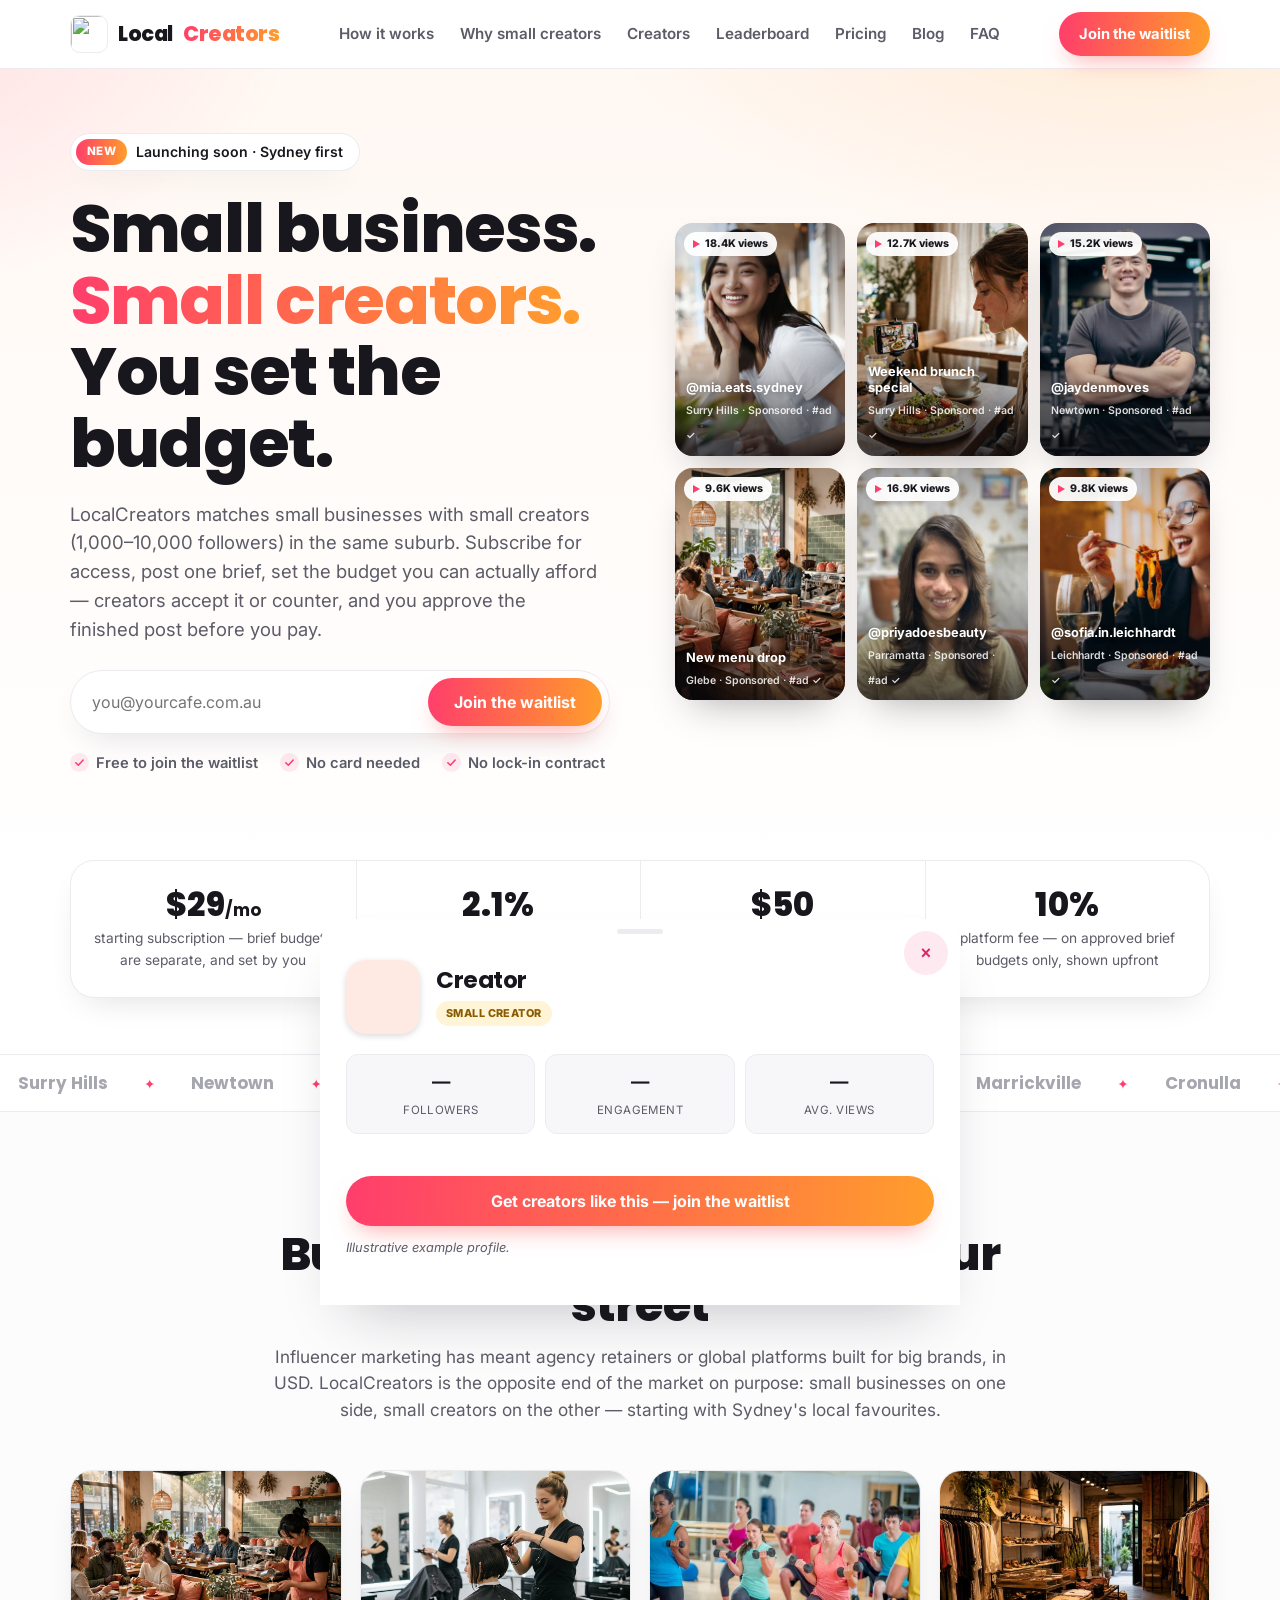
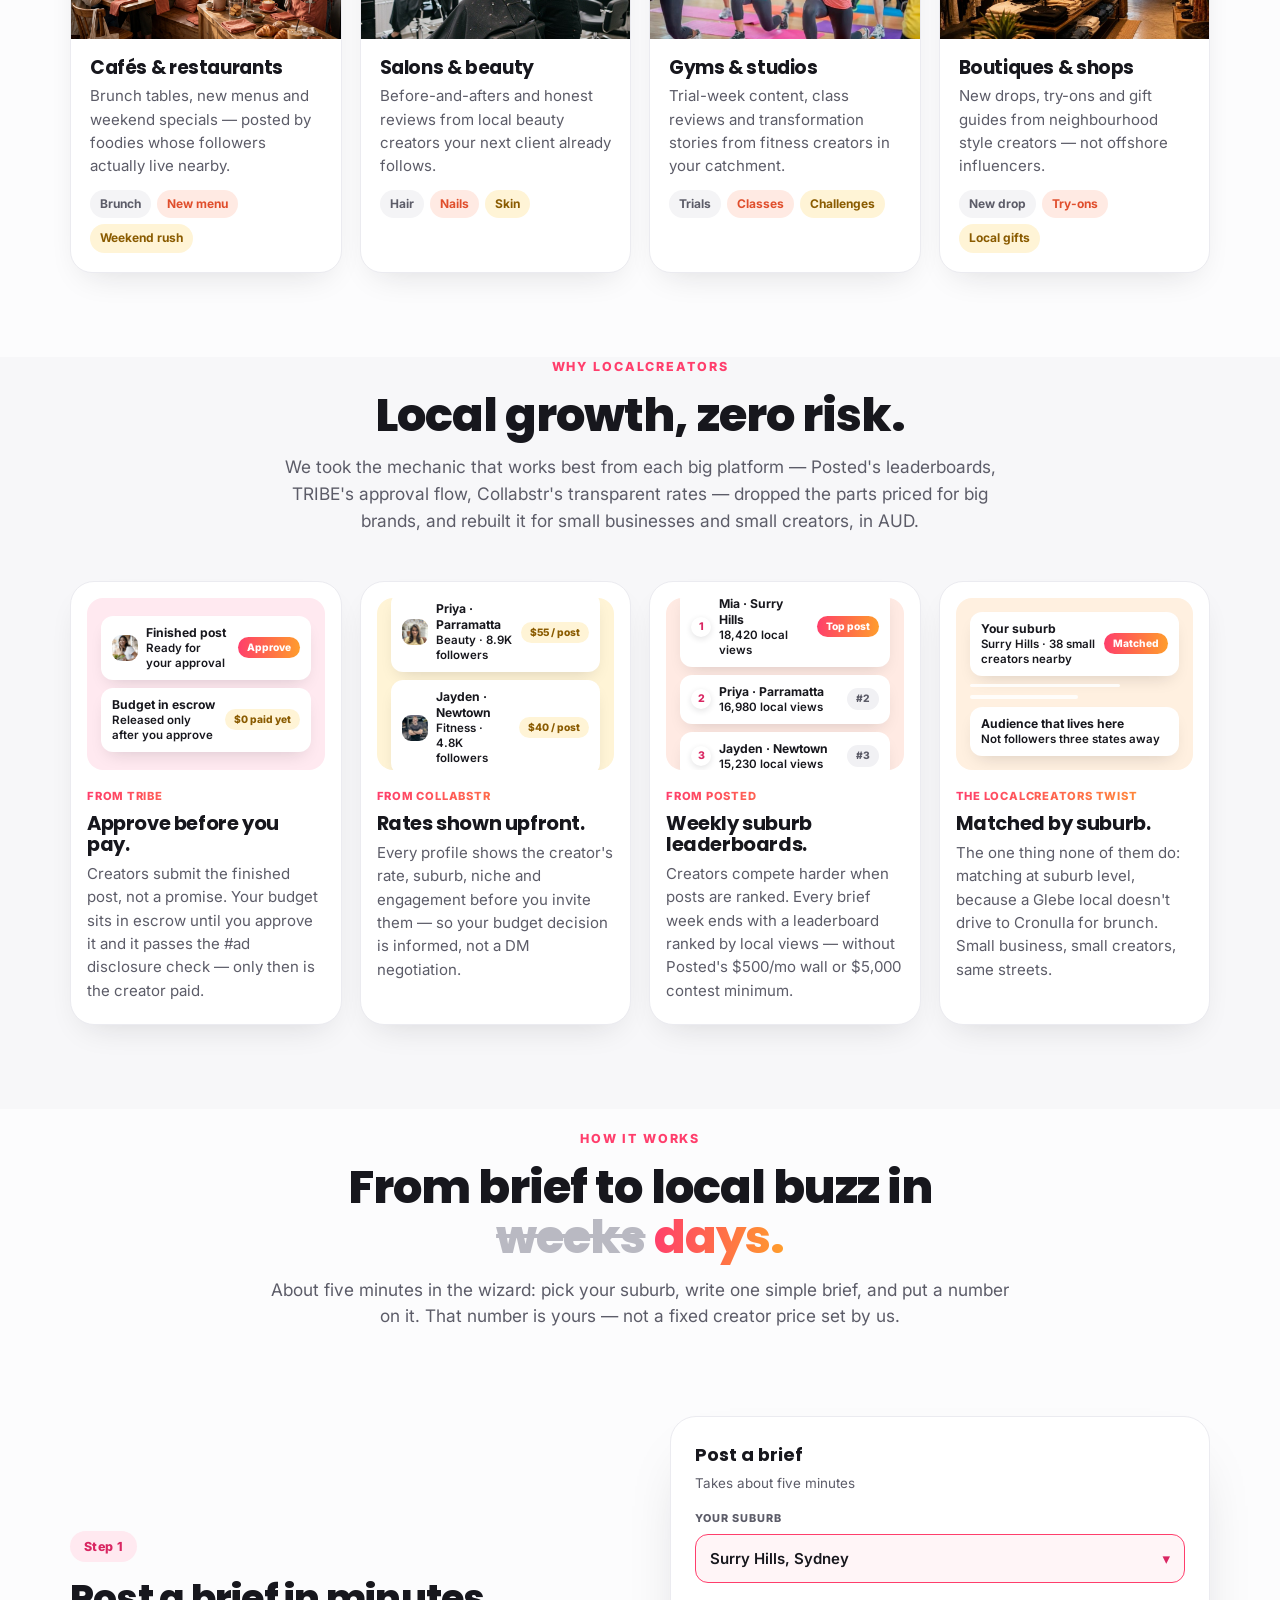
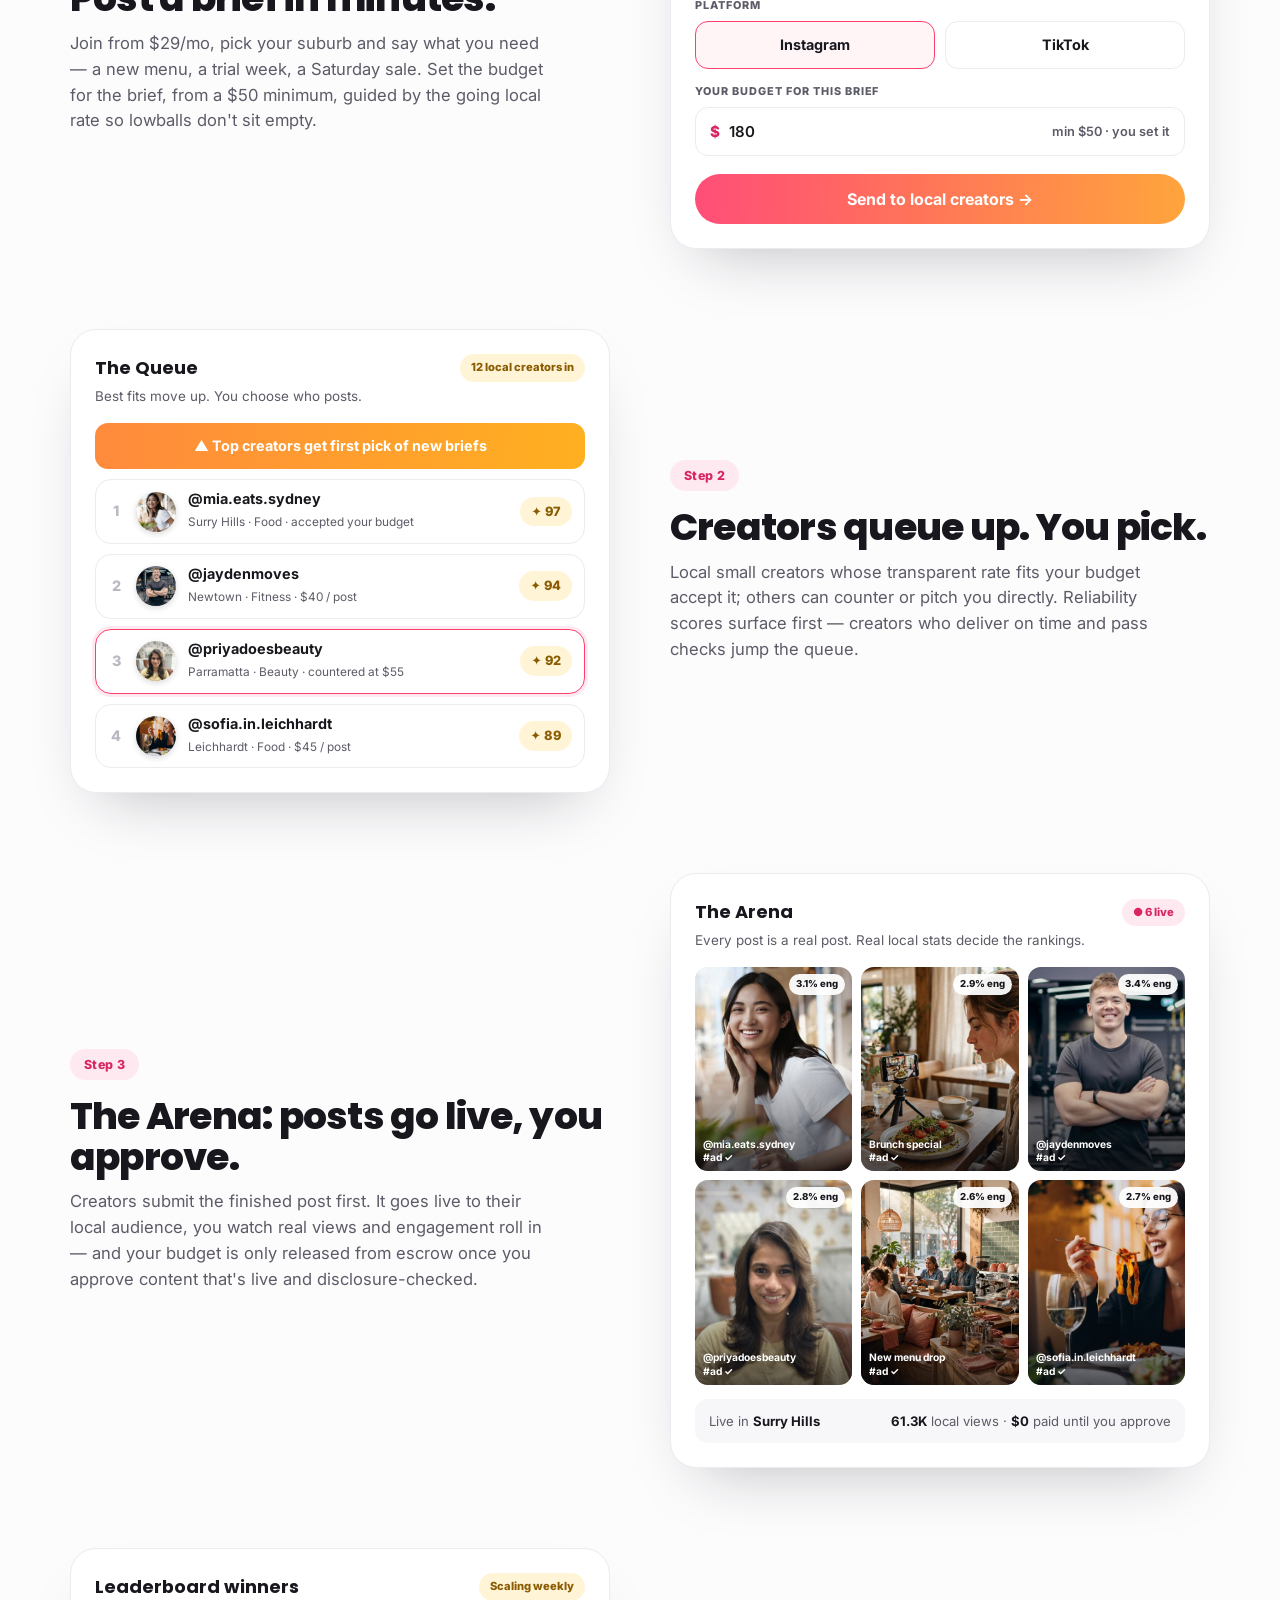
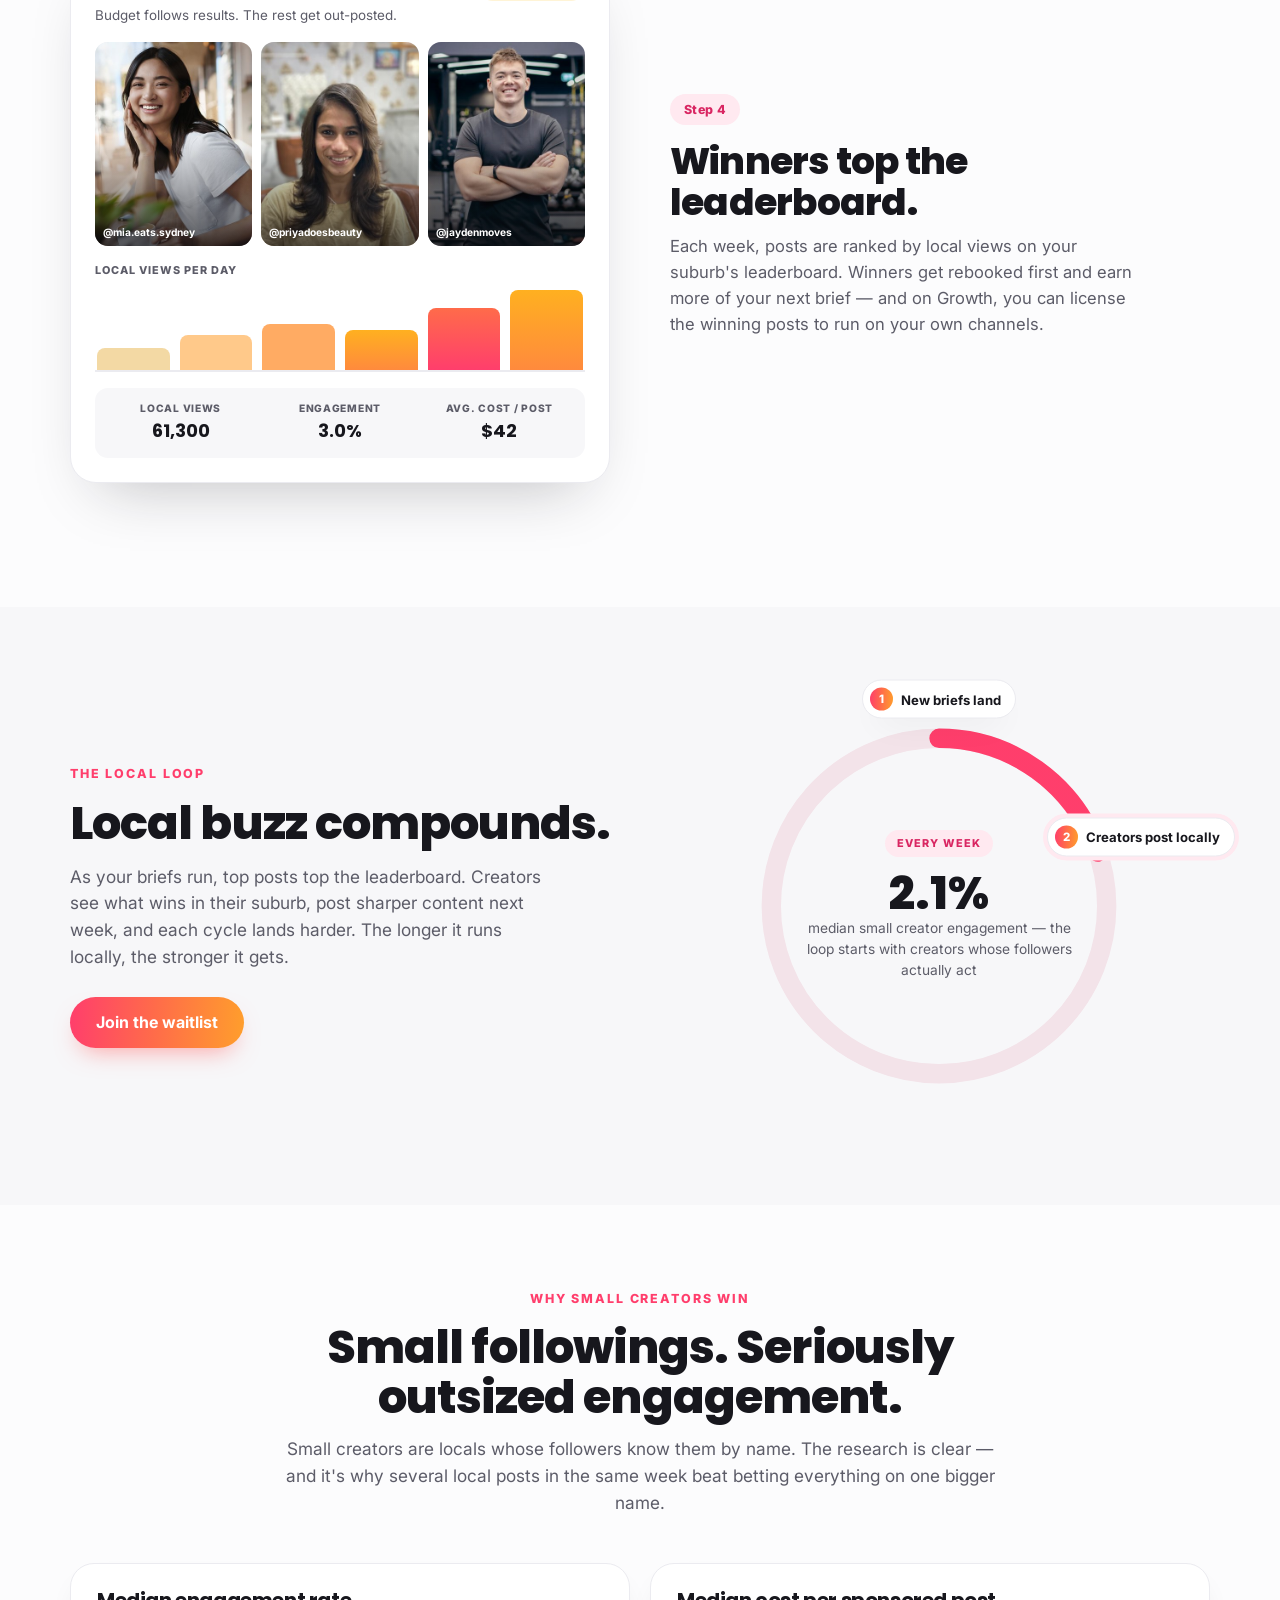
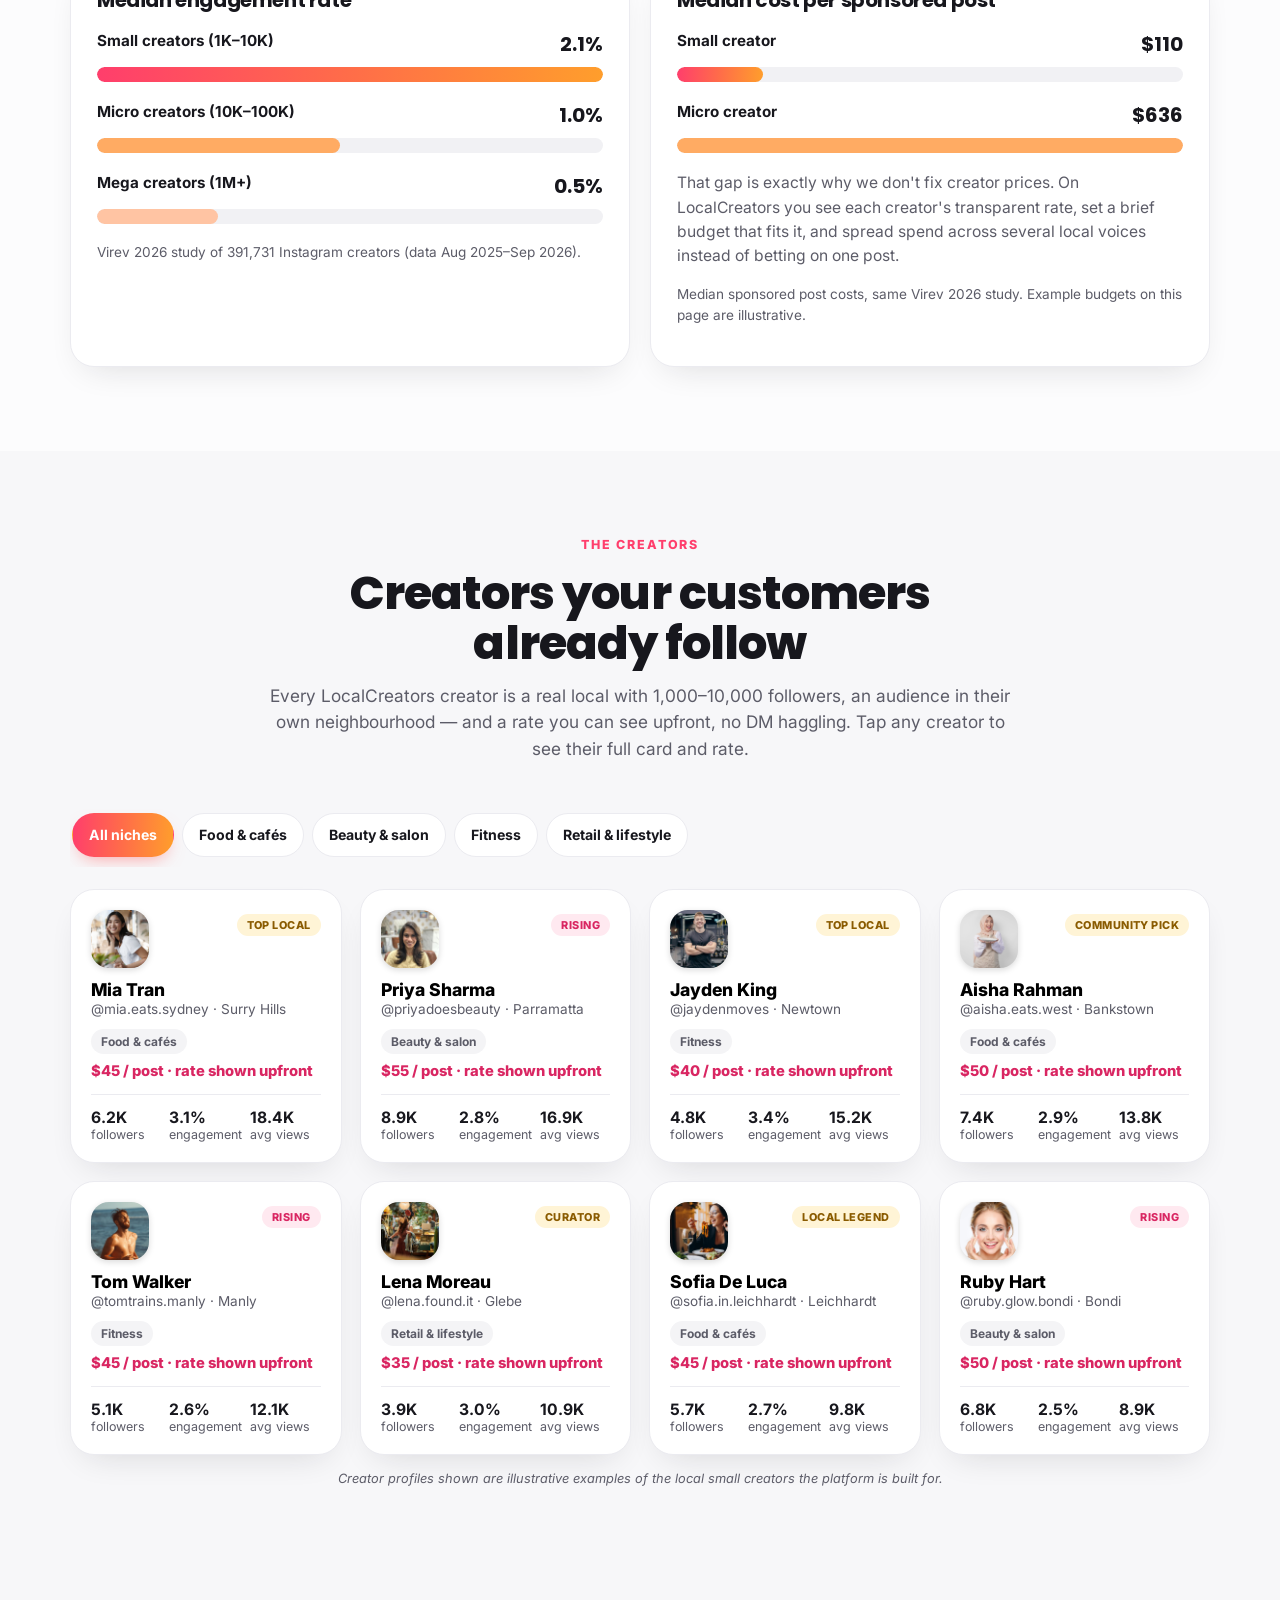
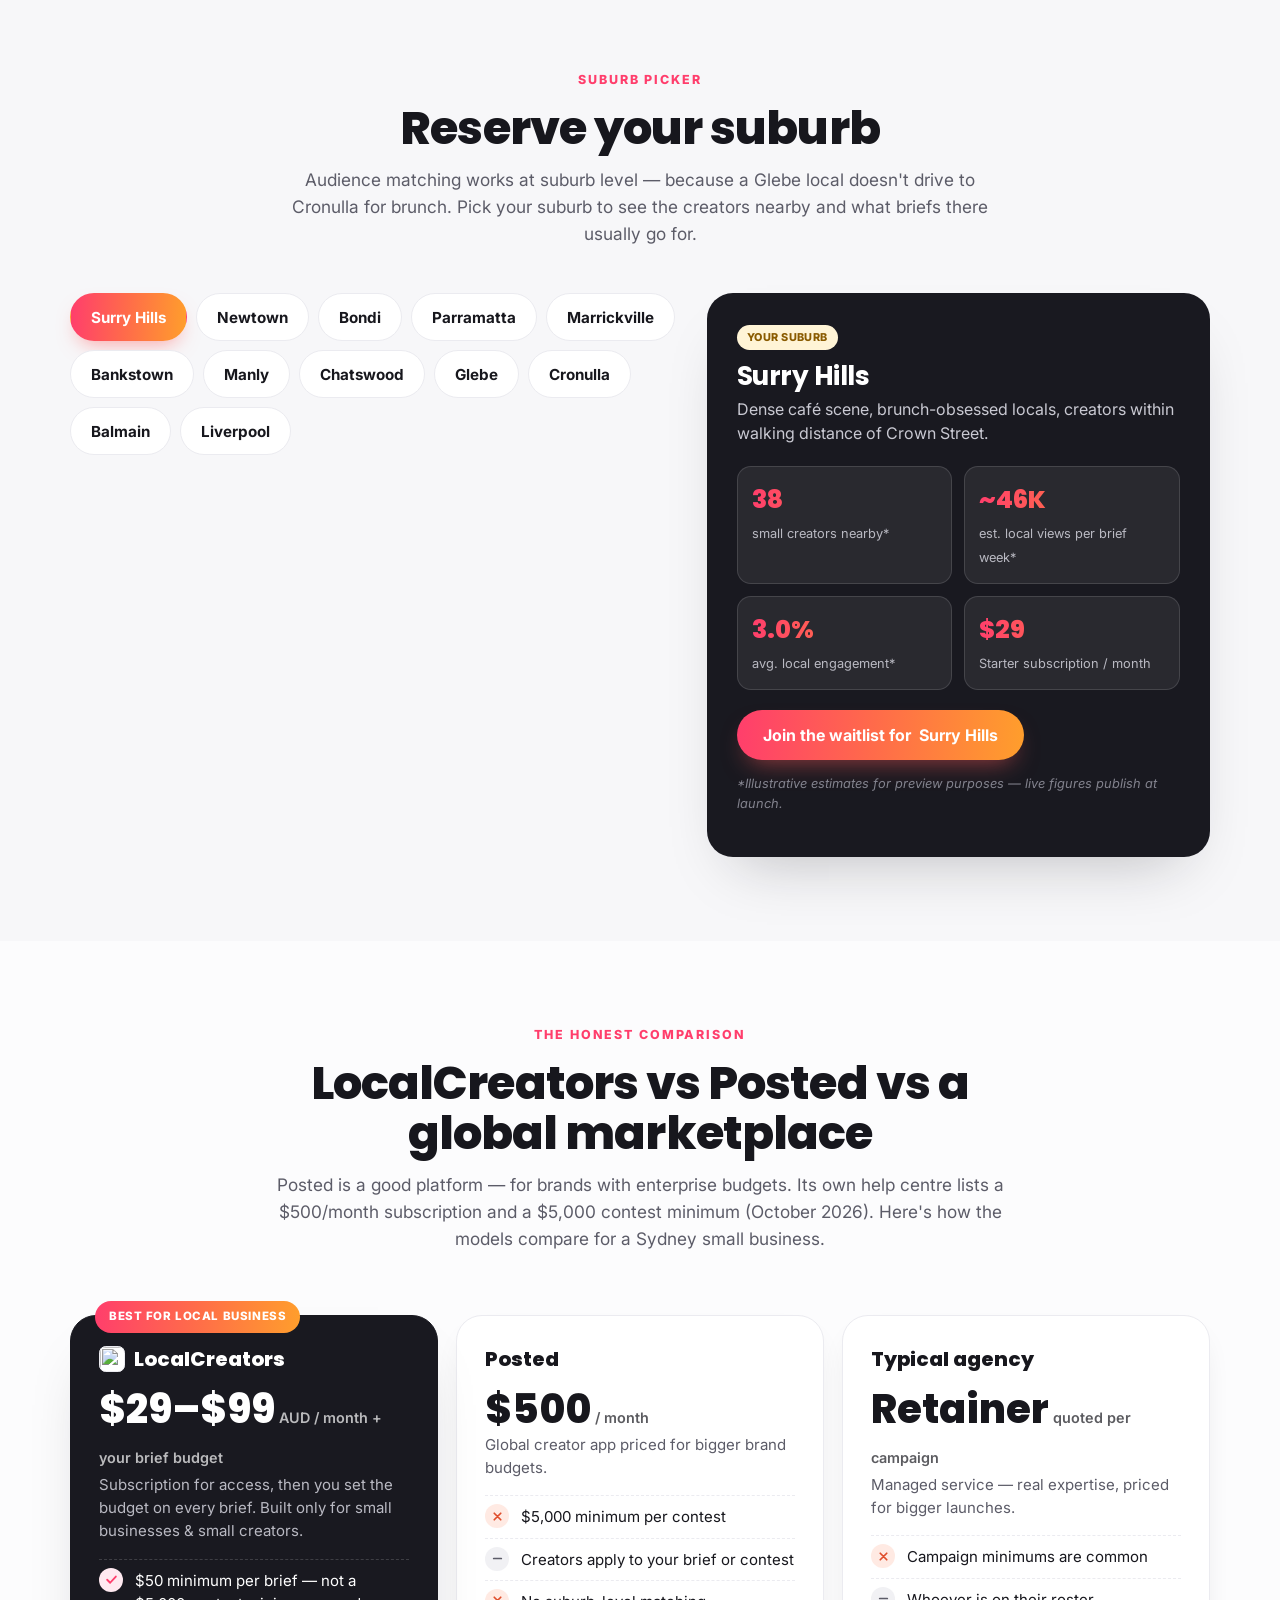
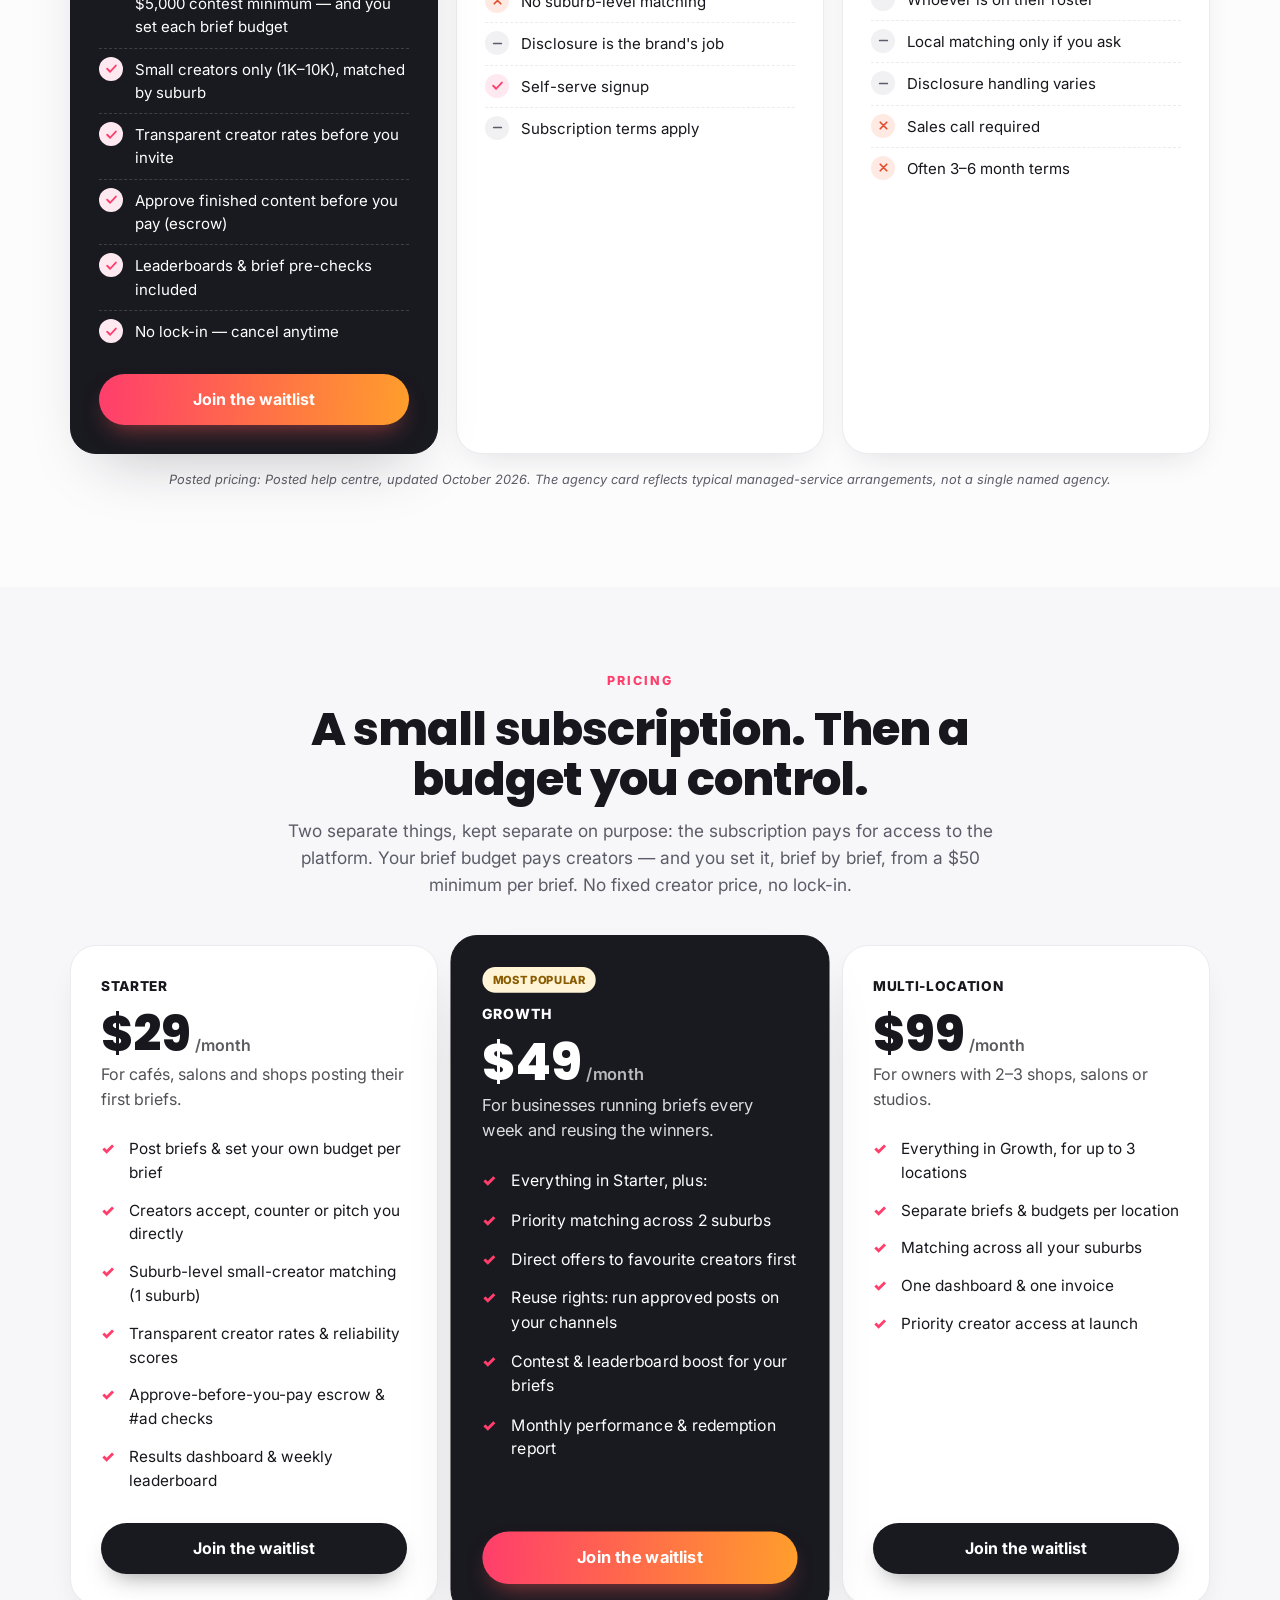
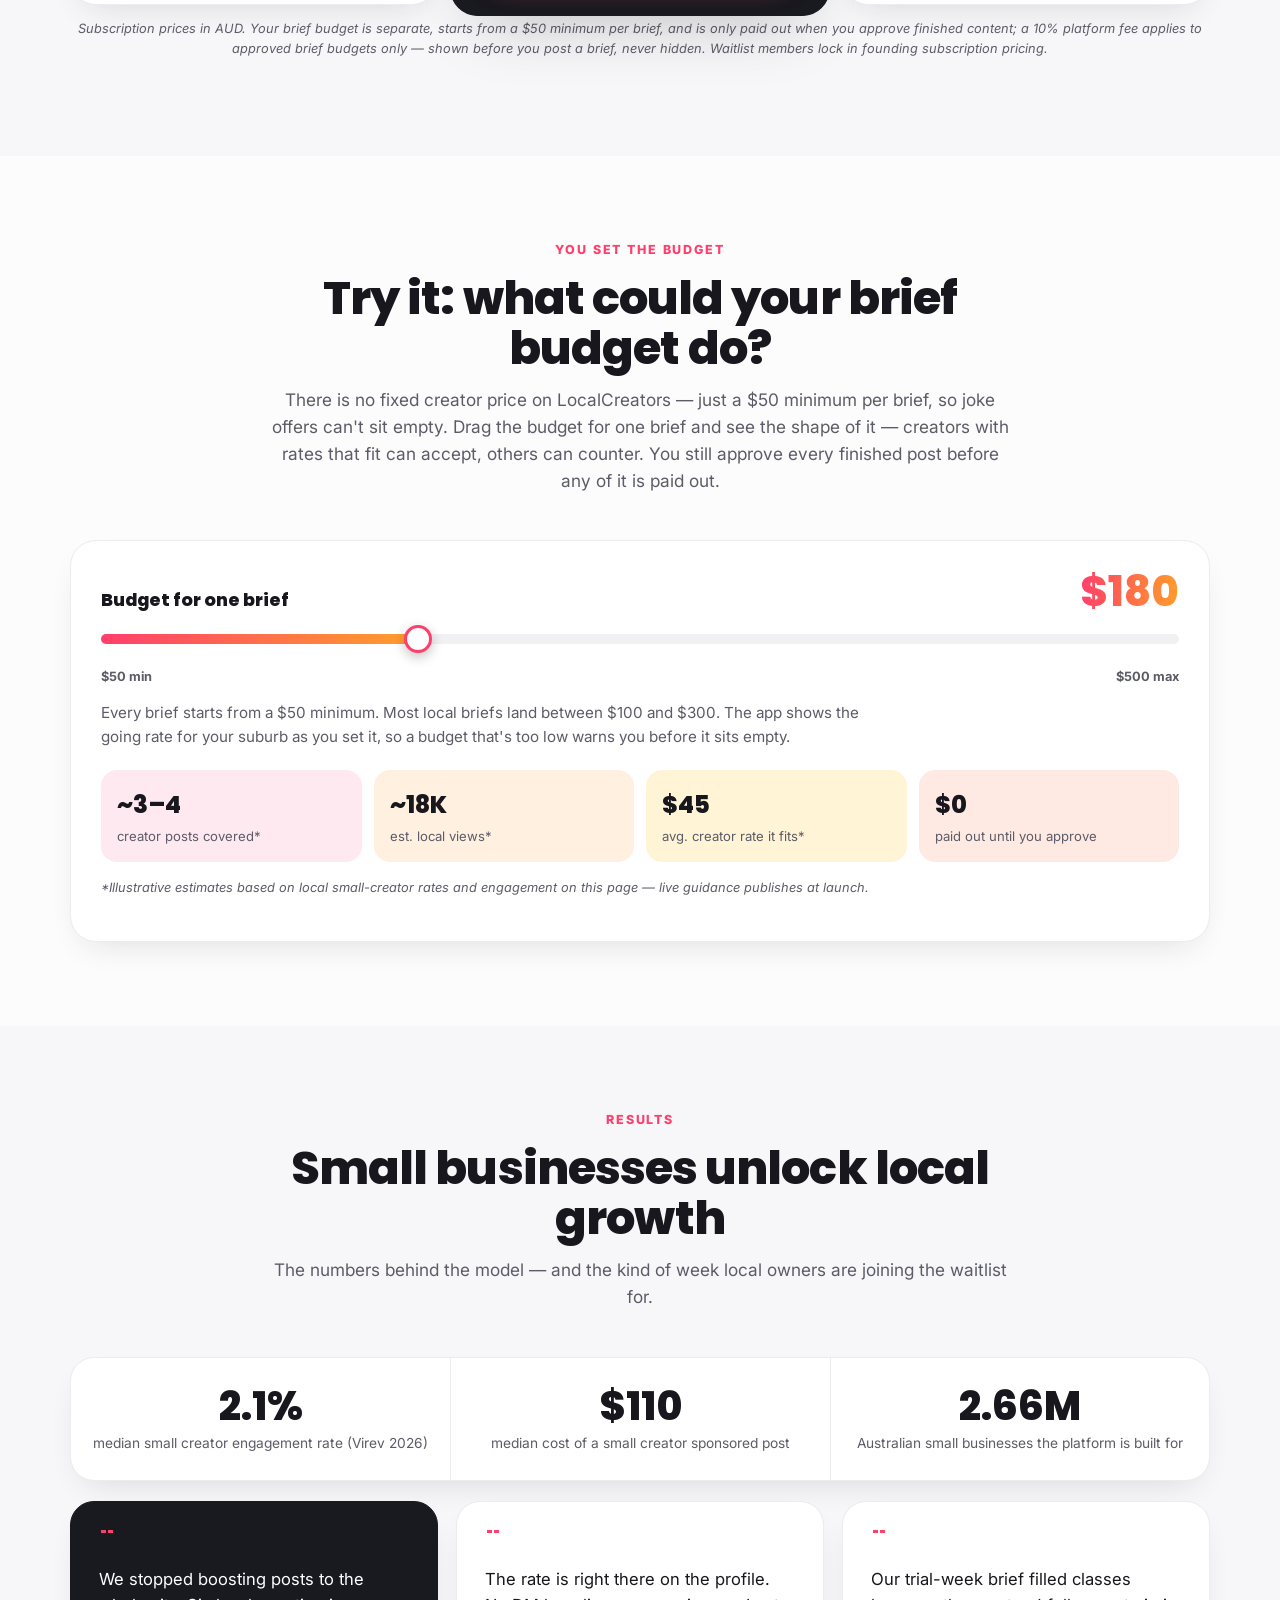
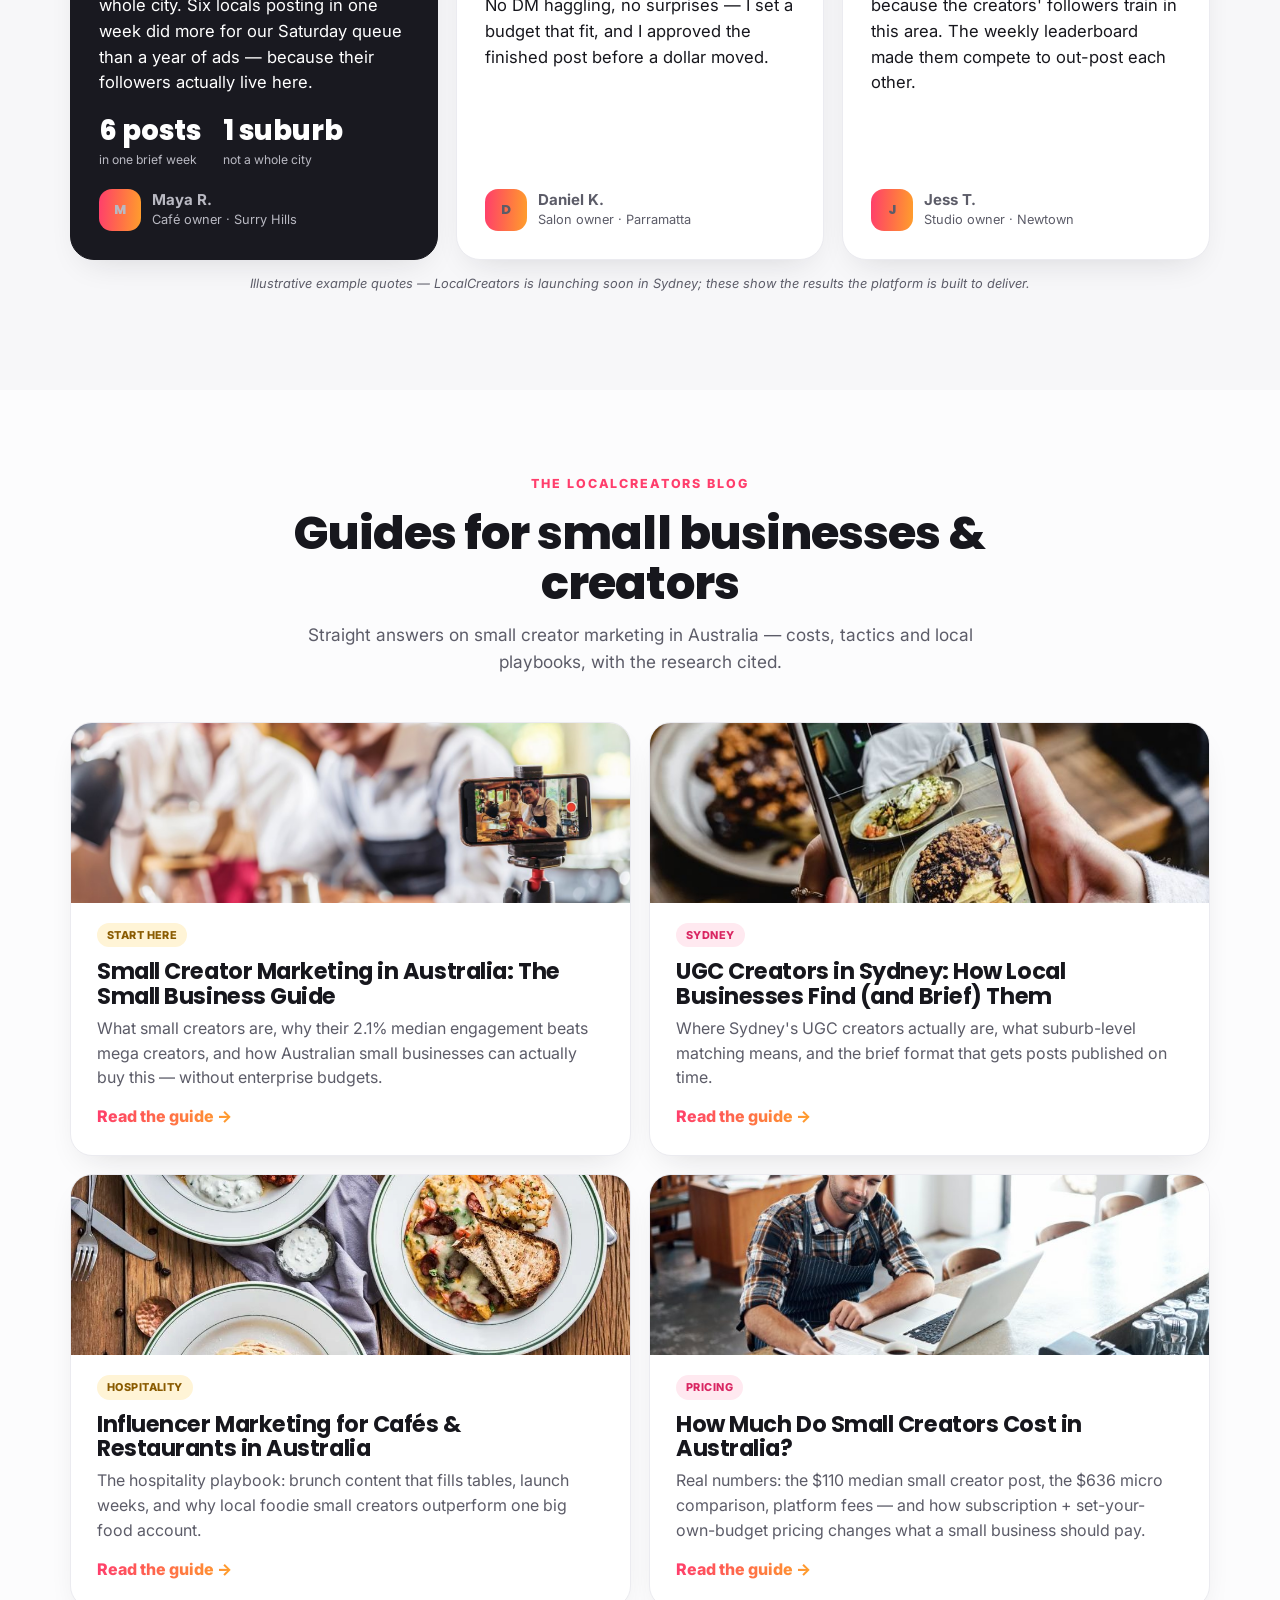
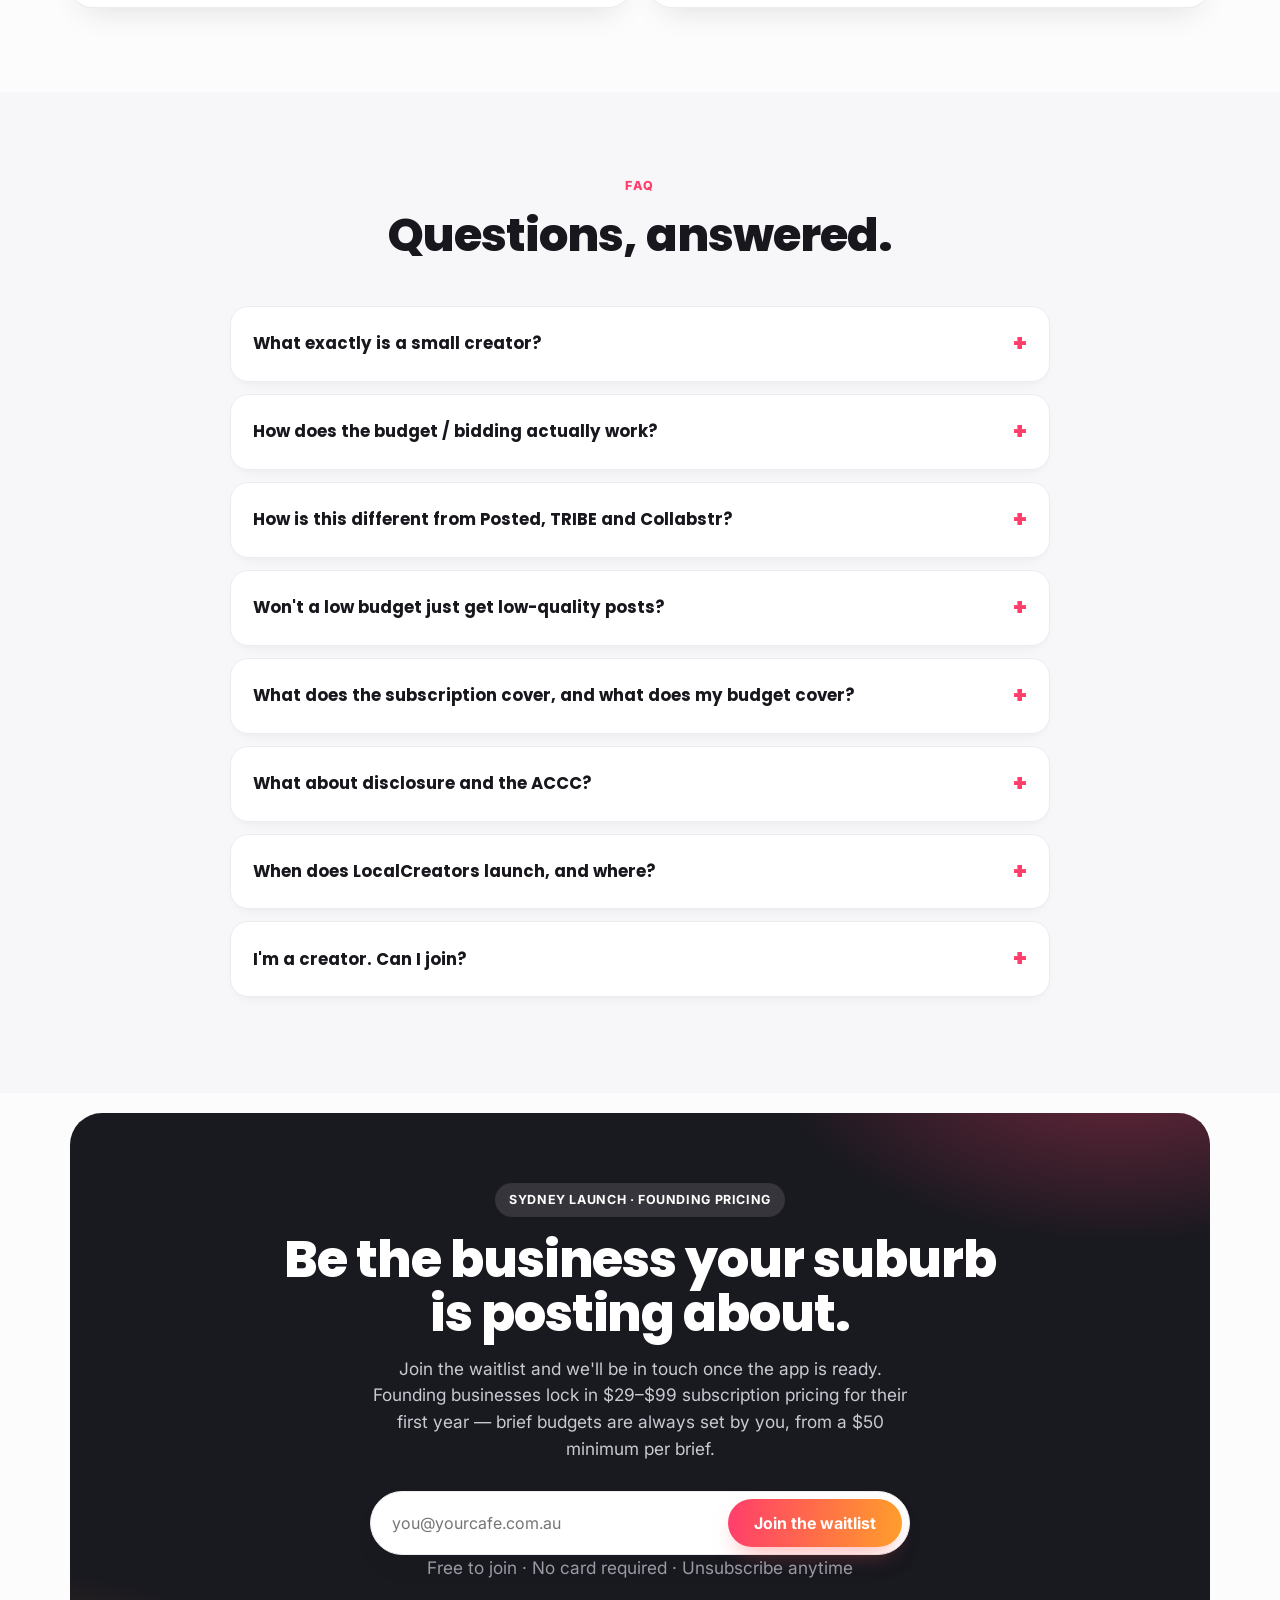
==== commit b6e1a517: "Publish Posted-style redesign: light UI, play-button logo, small creators" ====
--- a/index.html
+++ b/index.html
@@ -4,7 +4,7 @@
 <meta charset="utf-8">
 <meta name="viewport" content="width=device-width, initial-scale=1, viewport-fit=cover">
 <meta name="color-scheme" content="light">
-<meta name="theme-color" content="#0C3527">
+<meta name="theme-color" content="#FFF6F1">
 <title>LocalCreators — Nano Creator Marketing for Small Business | You Set the Budget, from $29/mo</title>
 <meta name="description" content="LocalCreators is built for small businesses and nano creators (1K–10K followers). Subscribe from $29/month, post a brief, set your own budget — local creators accept or counter, you approve finished content before you pay. Launching soon in Sydney.">
 <meta name="keywords" content="nano influencer marketing Australia, influencer marketing for small business Australia, UGC creators Sydney, hire micro influencers Sydney, influencer marketing for cafes Australia, affordable influencer marketing Australia">
@@ -22,10 +22,11 @@
 <meta name="twitter:title" content="LocalCreators — Nano Influencer Marketing Australia">
 <meta name="twitter:description" content="Post a brief, set your budget, and local nano creators come to you. Subscription from $29/month. Launching soon in Sydney.">
 <meta name="twitter:image" content="https://getlocalcreators.vercel.app/assets/og-image.webp">
-<link rel="icon" href="data:image/svg+xml,%3Csvg xmlns='http://www.w3.org/2000/svg' viewBox='0 0 64 64'%3E%3Crect width='64' height='64' rx='15' fill='%230C3527'/%3E%3Cpath d='M32 9c-9.4 0-17 7.4-17 16.6C15 37.5 32 55 32 55s17-17.5 17-28.4C49 16.4 41.4 9 32 9z' fill='%23FF6B4A'/%3E%3Ccircle cx='32' cy='26' r='9.5' fill='%23FFFBF2'/%3E%3Cpath d='M28.5 20.8v10.4L38 26z' fill='%230C3527'/%3E%3C/svg%3E">
+<link rel="icon" type="image/png" href="assets/favicon.png">
+<link rel="apple-touch-icon" href="assets/logo-play.webp">
 <link rel="preconnect" href="https://fonts.googleapis.com">
 <link rel="preconnect" href="https://fonts.gstatic.com" crossorigin>
-<link href="https://fonts.googleapis.com/css2?family=Fraunces:ital,opsz,wght@0,9..144,500;0,9..144,700;0,9..144,900;1,9..144,700&family=Inter:wght@400;500;600;700;800&display=swap" rel="stylesheet">
+<link href="https://fonts.googleapis.com/css2?family=Poppins:wght@600;700;800&family=Inter:wght@400;500;600;700;800&display=swap" rel="stylesheet">
 <script type="application/ld+json">
 {"@context":"https://schema.org","@type":"Organization","name":"LocalCreators","url":"https://getlocalcreators.vercel.app/","description":"Australian self-serve platform for small businesses and nano creators: suburb matching, business-set budgets, transparent rates and approve-before-you-pay.","areaServed":{"@type":"City","name":"Sydney, Australia"}}
 </script>
@@ -42,363 +43,430 @@
 </script>
 <style>
 :root{
-  --green-950:#0C3527; --green-900:#103F2F; --green-700:#1C5C43; --euca:#2E7D5B; --euca-soft:#DDEEE3;
-  --coral:#FF6B4A; --coral-dark:#E04E2C; --coral-soft:#FFE3D9;
-  --sun:#FFC531; --sun-soft:#FFF0C2;
-  --paper:#FFFBF2; --card:#FFFFFF; --ink:#14231C; --ink-2:#43544B; --line:#E4DCCB;
-  --radius:20px; --shadow:0 18px 40px -18px rgba(12,53,39,.35);
-  --font-d:"Fraunces",Georgia,serif; --font-b:"Inter",system-ui,sans-serif;
+  --pink:#FF3E6C; --pink-dark:#D92662; --coral:#FF6B4A; --coral-dark:#E04E2C; --orange:#FF8A3D; --amber:#FFB020;
+  --grad:linear-gradient(93deg,#FF3E6C 0%,#FF6B4A 48%,#FF9E2C 100%);
+  --ink:#17171D; --ink-2:#5C5C68; --line:#EBEBF0; --bg:#FCFCFD; --card:#FFFFFF; --dark:#191920;
+  --tint-pink:#FFE9F0; --tint-rose:#FFEAE3; --tint-peach:#FFF0E0; --tint-amber:#FFF4D6; --track:#F1F1F4;
+  --radius:22px; --shadow:0 14px 34px -16px rgba(23,23,29,.16); --shadow-lg:0 30px 60px -30px rgba(23,23,29,.28);
+  --font-d:"Poppins",system-ui,sans-serif; --font-b:"Inter",system-ui,sans-serif;
 }
 *{box-sizing:border-box}
 html{scroll-behavior:smooth;overflow-x:clip}
-body{margin:0;font-family:var(--font-b);color:var(--ink);background:var(--paper);line-height:1.55;-webkit-font-smoothing:antialiased;overflow-x:clip}
+body{margin:0;font-family:var(--font-b);color:var(--ink);background:var(--bg);line-height:1.55;-webkit-font-smoothing:antialiased;overflow-x:clip}
 img{max-width:100%;display:block}
-a{color:var(--green-700)}
+a{color:var(--pink-dark)}
 button,[role="button"],select,summary,input:not([type="checkbox"]){min-height:44px}
-h1,h2,h3{font-family:var(--font-d);line-height:1.05;margin:0}
+h1,h2,h3{font-family:var(--font-d);line-height:1.08;margin:0;letter-spacing:-.02em}
 .wrap{max-width:1180px;margin:0 auto;padding:0 20px;padding-left:max(20px,env(safe-area-inset-left));padding-right:max(20px,env(safe-area-inset-right))}
-.tag{display:inline-flex;align-items:center;gap:8px;background:var(--sun);color:var(--green-950);font-weight:800;font-size:.78rem;letter-spacing:.06em;text-transform:uppercase;padding:7px 14px;border-radius:999px;border:2px solid var(--green-950)}
-.tag.coral{background:var(--coral);color:#fff}
-.tag.ghost{background:#fff;border-color:var(--line);color:var(--ink-2);text-transform:none;letter-spacing:0;font-weight:600}
+.grad-text{background:var(--grad);-webkit-background-clip:text;background-clip:text;color:transparent}
+.tag{display:inline-flex;align-items:center;gap:8px;background:var(--tint-pink);color:var(--pink-dark);font-weight:700;font-size:.78rem;letter-spacing:.05em;text-transform:uppercase;padding:7px 14px;border-radius:999px}
+.tag.coral{background:var(--tint-rose);color:var(--coral-dark)}
+.tag.ghost{background:#fff;color:var(--ink-2);text-transform:none;letter-spacing:0;font-weight:600;border:1px solid var(--line)}
 /* ---------- NAV ---------- */
-header.nav{position:sticky;top:0;z-index:60;background:rgba(255,251,242,.92);backdrop-filter:blur(10px);border-bottom:2px solid var(--green-950)}
-.nav-in{display:flex;align-items:center;gap:18px;padding-top:10px;padding-bottom:10px}
-.logo{display:flex;align-items:center;gap:10px;text-decoration:none;color:var(--green-950);font-family:var(--font-d);font-weight:900;font-size:1.35rem}
-.logo svg{flex:none}
-.logo em{font-style:normal;color:var(--coral-dark)}
-.nav-links{display:flex;gap:4px;margin-left:auto;flex-wrap:wrap}
-.nav-links a{color:var(--ink);text-decoration:none;font-weight:600;font-size:.95rem;padding:10px 12px;border-radius:10px}
-.nav-links a:hover{background:var(--euca-soft)}
-.btn{display:inline-flex;align-items:center;justify-content:center;gap:8px;min-height:48px;background:var(--coral);color:#fff;border:2px solid var(--green-950);border-radius:14px;padding:12px 22px;font-weight:800;font-size:1rem;cursor:pointer;text-decoration:none;box-shadow:4px 4px 0 var(--green-950);transition:transform .15s,box-shadow .15s;font-family:var(--font-b)}
-.btn:hover{transform:translate(-2px,-2px);box-shadow:6px 6px 0 var(--green-950)}
-.btn:active{transform:translate(2px,2px);box-shadow:1px 1px 0 var(--green-950)}
-.btn.green{background:var(--green-950);color:#fff;box-shadow:4px 4px 0 var(--coral)}
-.btn.green:hover{box-shadow:6px 6px 0 var(--coral)}
-.btn.sun{background:var(--sun);color:var(--green-950)}
-.btn.small{padding:9px 16px;font-size:.92rem;border-radius:11px;min-height:44px}
+header.nav{position:sticky;top:0;z-index:60;background:rgba(255,255,255,.9);backdrop-filter:blur(12px);border-bottom:1px solid var(--line)}
+.nav-in{display:flex;align-items:center;gap:18px;padding-top:12px;padding-bottom:12px}
+.logo{display:flex;align-items:center;gap:10px;text-decoration:none;color:var(--ink);font-family:var(--font-d);font-weight:800;font-size:1.3rem;letter-spacing:-.02em}
+.brand-icon{flex:none;background:#fff;border:1px solid var(--line);border-radius:26%;object-fit:cover}
+.app-head .brand-icon{border-width:1px}
+.logo em{font-style:normal;background:var(--grad);-webkit-background-clip:text;background-clip:text;color:transparent}
+.nav-links{display:flex;gap:2px;margin-left:auto;flex-wrap:wrap}
+.nav-links a{color:var(--ink-2);text-decoration:none;font-weight:600;font-size:.95rem;padding:10px 12px;border-radius:10px}
+.nav-links a:hover{color:var(--ink);background:#F5F5F7}
+.btn{display:inline-flex;align-items:center;justify-content:center;gap:8px;min-height:48px;background:var(--grad);color:#fff;border:0;border-radius:999px;padding:13px 26px;font-weight:700;font-size:1rem;cursor:pointer;text-decoration:none;box-shadow:0 12px 24px -10px rgba(255,90,90,.55);transition:transform .15s,box-shadow .15s;font-family:var(--font-b)}
+.btn:hover{transform:translateY(-2px);box-shadow:0 16px 30px -10px rgba(255,90,90,.6)}
+.btn:active{transform:translateY(0)}
+.btn.ghost{background:#fff;color:var(--ink);border:1.5px solid var(--line);box-shadow:var(--shadow)}
+.btn.dark,.btn.green{background:var(--dark);color:#fff;box-shadow:0 12px 24px -12px rgba(23,23,29,.5)}
+.btn.sun{background:var(--grad);color:#fff}
+.btn.small{padding:10px 20px;font-size:.92rem;min-height:44px}
 /* ---------- HERO ---------- */
-.hero{background:var(--green-950);color:#fff;position:relative;overflow:hidden}
-.hero::before{content:"";position:absolute;inset:0;background:radial-gradient(600px 300px at 85% -5%,rgba(255,197,49,.28),transparent 60%),radial-gradient(700px 380px at -10% 110%,rgba(255,107,74,.25),transparent 60%)}
-.hero-in{position:relative;display:grid;grid-template-columns:1.05fr .95fr;gap:44px;padding-top:64px;padding-bottom:84px;align-items:center}
-.hero h1{font-size:clamp(2.5rem,5.4vw,4.3rem);font-weight:900;letter-spacing:-.01em}
-.hero h1 .hl-c{color:var(--coral)} .hero h1 .hl-s{color:var(--sun);font-style:italic}
-.hero p.lede{font-size:1.18rem;color:#D9EADF;max-width:34rem;margin:20px 0 26px}
-.hero-points{display:flex;flex-wrap:wrap;gap:8px;margin:0 0 26px;padding:0;list-style:none}
-.hero-points li{background:rgba(255,255,255,.09);border:1px solid rgba(255,255,255,.22);padding:7px 13px;border-radius:999px;font-size:.88rem;font-weight:600}
-.waitlist{display:flex;gap:10px;flex-wrap:wrap;background:#fff;padding:8px;border-radius:16px;border:2px solid var(--sun);max-width:540px}
-.waitlist input[type=email]{flex:1 1 220px;border:0;font-size:1rem;padding:10px 12px;font-family:var(--font-b);color:var(--ink);background:transparent;outline:none}
-.waitlist .btn{box-shadow:none;border-color:var(--green-950)}
-.form-note{font-size:.85rem;color:#BCD6C6;margin-top:10px}
-.hero-stats{display:flex;gap:34px;margin-top:34px;flex-wrap:wrap}
-.hstat b{font-family:var(--font-d);font-size:2rem;display:block;color:var(--sun)}
-.hstat>span{font-size:.85rem;color:#BCD6C6}
-/* phone + floating cards */
-.hero-visual{position:relative;display:flex;justify-content:center;padding:10px 0 8px}
-.phone{position:relative;width:264px;aspect-ratio:390/844;flex:none;transform:rotate(2deg);background:linear-gradient(150deg,#454b53,#0b0d10 32%,#33373d 72%,#101216);border:1px solid #5b6169;border-radius:48px;padding:11px;box-shadow:0 44px 74px -26px rgba(0,0,0,.65),0 18px 28px -18px rgba(0,0,0,.5),inset 0 0 0 2px rgba(255,255,255,.07);z-index:2}
-.pbtn{position:absolute;width:3.5px;border-radius:3px;background:linear-gradient(90deg,#3a3f46,#14161a)}
-.pbtn.v1{left:-3px;top:118px;height:34px}.pbtn.v2{left:-3px;top:160px;height:58px}.pbtn.v3{left:-3px;top:226px;height:58px}.pbtn.pw{right:-3px;top:172px;height:88px}
-.phone .scr{position:relative;height:100%;display:flex;flex-direction:column;border-radius:36px;overflow:hidden;background:#F8F5ED;color:var(--ink);box-shadow:inset 0 0 0 2px rgba(0,0,0,.55)}
-.island{position:absolute;top:9px;left:50%;transform:translateX(-50%);width:68px;height:21px;background:#050607;border-radius:11px;z-index:6}
-.island::after{content:"";position:absolute;right:10px;top:50%;transform:translateY(-50%);width:6px;height:6px;border-radius:50%;background:#1d2733;box-shadow:inset 0 0 2px #3d5a78}
-.statusbar{position:relative;z-index:5;display:flex;align-items:center;justify-content:space-between;min-height:34px;padding:10px 21px 3px;font-size:.72rem;font-weight:700;letter-spacing:.02em;line-height:1.2}
-.sb-ic{display:inline-flex;align-items:center;gap:5px}
-.app{padding:2px 12px 0;flex:1;display:flex;flex-direction:column;min-height:0}
-.app>*{flex:none}
-.app-head{display:flex;align-items:center;gap:7px;padding:5px 2px 6px}
-.app-head .app-name{font-weight:800;font-size:.86rem;letter-spacing:-.01em;line-height:1.2}
-.app-head .app-name em{font-style:normal;color:var(--coral-dark)}
-.app-bell{margin-left:auto;width:27px;height:27px;border-radius:50%;background:#fff;border:1px solid var(--line);display:grid;place-items:center;color:var(--green-900)}
-.app-bundle{background:var(--green-950);color:#fff;border-radius:18px;padding:9px 13px 9px}
-.app-bundle .ab-top{display:flex;justify-content:space-between;align-items:center;font-size:.66rem;font-weight:700;letter-spacing:.05em;text-transform:uppercase;color:#BCD6C6}
-.app-bundle .ab-top .badge{border:0;font-size:.62rem;padding:3px 8px}
-.app-bundle .ab-big{font-family:var(--font-d);font-weight:900;font-size:1.16rem;margin:4px 0 7px;line-height:1.08}
-.app-bundle .ab-bar{height:8px;background:rgba(255,255,255,.16);border-radius:99px;overflow:hidden}
-.app-bundle .ab-bar i{display:block;height:100%;width:80%;background:linear-gradient(90deg,var(--sun),var(--coral));border-radius:99px}
-.app-bundle .ab-sub{font-size:.7rem;color:#BCD6C6;margin-top:6px;line-height:1.35}
-.app-post{position:relative;background:#fff;border:1px solid var(--line);border-radius:18px;overflow:hidden;margin-top:8px}
-.app-post img{height:74px;width:100%;object-fit:cover}
-.app-post .pill-live{position:absolute;top:8px;right:8px;margin:0;z-index:2;box-shadow:0 2px 8px rgba(0,0,0,.3)}
-.app-post .ap-body{padding:9px 11px 10px}
-.phone .p-row{display:flex;align-items:center;gap:8px}
-.avatar{display:inline-block;vertical-align:middle;width:38px;height:38px;border-radius:50%;flex:none;background-color:var(--euca-soft);background-size:cover;background-position:center;border:2px solid #fff;box-shadow:0 2px 6px rgba(0,0,0,.2)}
-.av-1{background-image:url(assets/creator-mia.jpg)}.av-2{background-image:url(assets/creator-priya.jpg)}.av-3{background-image:url(assets/creator-jayden.jpg)}.av-4{background-image:url(assets/creator-aisha.jpg)}.av-5{background-image:url(assets/creator-tom.jpg)}.av-6{background-image:url(assets/creator-lena.jpg)}.av-7{background-image:url(assets/creator-sofia.jpg)}.av-8{background-image:url(assets/creator-ruby.jpg)}.av-9{background-image:url(assets/creator-noah.jpg)}
-.phone .p-name{font-weight:800;font-size:.82rem;line-height:1.2}
-.phone .p-sub{font-size:.68rem;color:var(--ink-2);line-height:1.35}
-.app-post .p-row>span:nth-child(2){font-size:.82rem;line-height:1.32;min-width:0}
-.pill-live{margin-left:auto;background:var(--coral);color:#fff;font-size:.64rem;font-weight:800;padding:4px 8px;border-radius:999px;letter-spacing:.05em}
-.ap-metrics{display:flex;gap:7px;margin-top:8px}
-.ap-metrics div{flex:1;background:var(--paper);border:1px solid var(--line);border-radius:10px;padding:5px 4px;text-align:center;font-size:.62rem;line-height:1.3}
-.ap-metrics b{display:block;font-size:.84rem;line-height:1.25}.ap-metrics span{font-size:.6rem;color:var(--ink-2);text-transform:uppercase;letter-spacing:.04em}
-.app-next{display:flex;align-items:center;gap:9px;background:#fff;border:1px solid var(--line);border-radius:14px;padding:7px 9px;margin-top:8px}
-.app-next .avatar{width:30px;height:30px}
-.app-next>span:nth-child(2){font-size:.78rem;line-height:1.3;min-width:0}
-.app-next .nx-sub{line-height:1.32}
-.app-next b{font-size:.76rem;display:block;line-height:1.25}
-.app-next .nx-sub{font-size:.68rem;color:var(--ink-2)}
-.app-next .go{margin-left:auto;background:var(--euca-soft);color:var(--green-900);font-weight:800;font-size:.64rem;padding:5px 8px;border-radius:999px;flex:none}
-.app-tabs{display:flex;justify-content:space-around;padding:8px 6px 9px;margin-top:auto;border-top:1px solid var(--line);background:#fff}
-.app-tabs span{color:#9DB4A6;display:grid;place-items:center}
-.app-tabs span.on{color:var(--green-950)}
-.app-tabs span.on::after{content:"";width:5px;height:5px;border-radius:50%;background:var(--coral);margin-top:3px}
-.fcard{position:absolute;background:#fff;color:var(--ink);border:2px solid var(--green-950);border-radius:14px;box-shadow:5px 5px 0 rgba(0,0,0,.32);padding:10px 12px;z-index:3;width:272px;display:flex;align-items:center;gap:9px}
-.fcard .avatar{width:32px;height:32px}
-.fcard .fc-main{flex:1 1 auto;min-width:0;display:flex;flex-direction:column;gap:1px}
-.fcard b{font-size:.84rem;line-height:1.25;white-space:nowrap}
-.fcard .p-sub{font-size:.68rem;color:var(--ink-2);line-height:1.3;white-space:nowrap}
-.fcard .fc-stat{flex:none;text-align:center}
-.fcard .fc-stat b{display:block;font-family:var(--font-d);font-weight:900;font-size:1.02rem;color:var(--green-700);line-height:1.1;white-space:nowrap}
-.fcard .fc-stat span{display:block;font-size:.56rem;font-weight:800;text-transform:uppercase;letter-spacing:.06em;color:var(--ink-2);margin-top:1px;white-space:nowrap}
-.fc-1{top:30px;left:0;animation:floaty 6s ease-in-out infinite}
-.fc-2{bottom:118px;right:0;animation:floaty 7s ease-in-out infinite reverse}
-.fc-3{bottom:4px;left:10px;animation:floaty 8s ease-in-out infinite}
-.fcard .views{font-family:var(--font-d);font-weight:900;font-size:1.28rem;color:var(--green-700);line-height:1;flex:none;white-space:nowrap}
-.fcard .badge{font-size:.6rem;padding:3px 6px;flex:none;white-space:nowrap}
-@keyframes floaty{0%,100%{transform:translateY(0) rotate(-1deg)}50%{transform:translateY(-12px) rotate(1deg)}}
+.hero{position:relative;overflow:hidden;background:radial-gradient(900px 480px at 88% -10%,rgba(255,158,44,.16),transparent 60%),radial-gradient(820px 520px at -12% -6%,rgba(255,62,108,.15),transparent 55%),linear-gradient(#FFF8F3,#FFFFFF 78%)}
+.hero-in{position:relative;display:grid;grid-template-columns:1.02fr .98fr;gap:48px;padding-top:64px;padding-bottom:64px;align-items:center}
+.pill-new{display:inline-flex;align-items:center;gap:9px;background:#fff;border:1px solid var(--line);box-shadow:var(--shadow);border-radius:999px;padding:5px 16px 5px 5px;font-weight:600;font-size:.88rem;color:var(--ink)}
+.pill-new .new-chip{background:var(--grad);color:#fff;font-weight:800;font-size:.72rem;letter-spacing:.04em;padding:4px 11px;border-radius:999px;text-transform:uppercase}
+.hero h1{font-size:clamp(2.55rem,5.2vw,4.15rem);font-weight:800;margin:22px 0 0}
+.hero p.lede{font-size:1.16rem;color:var(--ink-2);max-width:33rem;margin:20px 0 26px}
+.waitlist{display:flex;gap:8px;background:#fff;padding:7px;border-radius:999px;border:1px solid var(--line);box-shadow:var(--shadow);max-width:540px;position:relative}
+.waitlist input[type=email]{flex:1 1 200px;border:0;font-size:1rem;padding:10px 14px;font-family:var(--font-b);color:var(--ink);background:transparent;outline:none;min-width:0}
+.waitlist .btn{flex:none}
+.form-note{font-size:.85rem;color:var(--ink-2);margin-top:12px}
+.checks{display:flex;flex-wrap:wrap;gap:8px 22px;margin-top:18px;padding:0;list-style:none}
+.checks li{font-size:.92rem;font-weight:600;color:var(--ink-2);display:flex;align-items:center;gap:7px}
+.checks li::before{content:"";width:19px;height:19px;flex:none;border-radius:50%;background-color:var(--tint-pink);background-image:url("data:image/svg+xml,%3Csvg xmlns='http://www.w3.org/2000/svg' viewBox='0 0 24 24' fill='none' stroke='%23FF3E6C' stroke-width='3.4' stroke-linecap='round' stroke-linejoin='round'%3E%3Cpath d='M4 12.5 9.5 18 20 6.5'/%3E%3C/svg%3E");background-size:11px;background-position:center;background-repeat:no-repeat}
+.hero-tiles{display:grid;grid-template-columns:repeat(3,1fr);gap:12px}
+.tile{position:relative;border-radius:18px;overflow:hidden;aspect-ratio:3/4.1;box-shadow:0 20px 36px -18px rgba(23,23,29,.35);background:#EDEDF1}
+.tile img{position:absolute;inset:0;width:100%;height:100%;object-fit:cover}
+.tile::after{content:"";position:absolute;inset:0;background:linear-gradient(180deg,rgba(10,10,14,.14),transparent 34%,transparent 52%,rgba(10,10,14,.72))}
+.tile .t-chip{position:absolute;top:9px;left:9px;z-index:2;background:rgba(255,255,255,.94);color:var(--ink);font-size:.66rem;font-weight:800;padding:4px 9px;border-radius:999px;display:inline-flex;align-items:center;gap:5px}
+.tile .t-chip i{width:0;height:0;border-left:7px solid var(--pink);border-top:4.5px solid transparent;border-bottom:4.5px solid transparent;display:inline-block}
+.tile .t-meta{position:absolute;left:11px;right:11px;bottom:10px;z-index:2;color:#fff}
+.tile .t-meta b{display:block;font-size:.8rem;line-height:1.25;text-shadow:0 1px 6px rgba(0,0,0,.4)}
+.tile .t-meta span{font-size:.66rem;color:rgba(255,255,255,.85);font-weight:600}
+.tile.float-a{animation:floaty 7s ease-in-out infinite}
+.tile.float-b{animation:floaty 8.5s ease-in-out infinite reverse}
+@keyframes floaty{0%,100%{transform:translateY(0)}50%{transform:translateY(-9px)}}
+/* counters band */
+.counters{display:grid;grid-template-columns:repeat(4,1fr);background:#fff;border:1px solid var(--line);border-radius:24px;box-shadow:var(--shadow);overflow:hidden;margin:6px 0 0}
+.cstat{padding:26px 22px;text-align:center}
+.cstat+.cstat{border-left:1px solid var(--line)}
+.cstat b{font-family:var(--font-d);font-weight:800;font-size:2.05rem;display:block;line-height:1.1}
+.cstat b small{font-size:1.05rem;font-weight:700}
+.cstat>span{font-size:.86rem;color:var(--ink-2);display:block;margin-top:5px}
 /* ---------- MARQUEE ---------- */
-.marquee{background:var(--sun);border-block:2px solid var(--green-950);overflow:hidden;padding:12px 0}
+.marquee{border-block:1px solid var(--line);overflow:hidden;padding:15px 0;background:#fff;margin-top:56px}
 .marquee-track{display:flex;gap:0;width:max-content;animation:scrollx 30s linear infinite}
-.marquee span{font-family:var(--font-d);font-weight:900;font-size:1.15rem;color:var(--green-950);padding:0 18px;white-space:nowrap}
-.marquee span::after{content:"✦";color:var(--coral-dark);margin-left:36px}
+.marquee span{font-family:var(--font-d);font-weight:700;font-size:1.05rem;color:#A6A6B0;padding:0 18px;white-space:nowrap}
+.marquee span::after{content:"✦";color:var(--pink);margin-left:36px;font-size:.85rem}
 @keyframes scrollx{to{transform:translateX(-50%)}}
 /* ---------- SECTIONS ---------- */
-section{padding:76px 0}
-.sec-head{max-width:720px;margin-bottom:38px}
-.sec-head h2{font-size:clamp(1.9rem,3.6vw,2.8rem);font-weight:900;margin:14px 0 12px}
-.sec-head p{color:var(--ink-2);font-size:1.08rem;margin:0}
+section{padding:84px 0}
+section.alt{background:#F7F7F9}
+.sec-head{max-width:740px;margin:0 auto 46px;text-align:center}
+.eyebrow{display:block;color:var(--pink);font-weight:800;font-size:.78rem;letter-spacing:.15em;text-transform:uppercase;margin-bottom:14px;font-family:var(--font-b)}
+.sec-head h2{font-size:clamp(1.95rem,3.8vw,2.9rem);font-weight:800}
+.sec-head p{color:var(--ink-2);font-size:1.08rem;margin:14px 0 0}
 .reveal{opacity:1}
 .grid4{display:grid;grid-template-columns:repeat(4,1fr);gap:18px}
-.who-card{background:var(--card);border:2px solid var(--green-950);border-radius:var(--radius);overflow:hidden;box-shadow:5px 5px 0 var(--euca-soft);transition:transform .2s,box-shadow .2s}
-.who-card:hover{transform:translateY(-6px) rotate(-.5deg);box-shadow:8px 10px 0 var(--sun-soft)}
-.who-card img{height:170px;width:100%;object-fit:cover}
-.who-card .wc-b{padding:18px}
-.who-card h3{font-size:1.3rem;margin-bottom:6px}
-.who-card p{color:var(--ink-2);font-size:.95rem;margin:0}
+.who-card{background:var(--card);border:1px solid var(--line);border-radius:var(--radius);overflow:hidden;box-shadow:var(--shadow);transition:transform .2s,box-shadow .2s}
+.who-card:hover{transform:translateY(-5px)}
+.who-card img{height:168px;width:100%;object-fit:cover}
+.who-card .wc-b{padding:19px}
+.who-card h3{font-size:1.18rem;margin-bottom:6px}
+.who-card p{color:var(--ink-2);font-size:.94rem;margin:0}
 .chiprow{display:flex;gap:6px;flex-wrap:wrap;margin-top:12px}
-.chip{font-size:.75rem;font-weight:700;background:var(--euca-soft);color:var(--green-900);padding:5px 10px;border-radius:999px}
-.chip.c{background:var(--coral-soft);color:var(--coral-dark)} .chip.s{background:var(--sun-soft);color:#7A5B00}
-/* steps */
-.steps{display:grid;grid-template-columns:repeat(3,1fr);gap:18px;counter-reset:step}
-.step{background:var(--green-950);color:#fff;border-radius:var(--radius);padding:28px;position:relative;overflow:hidden;border:2px solid var(--green-950)}
-.step:nth-child(2){background:var(--coral)} .step:nth-child(3){background:var(--sun);color:var(--green-950)}
-.step .num{font-family:var(--font-d);font-size:4.2rem;font-weight:900;opacity:.28;line-height:1}
-.step h3{font-size:1.45rem;margin:8px 0 8px}
-.step p{margin:0;opacity:.92;font-size:.98rem}
-.step .seg{display:flex;gap:6px;margin-top:18px}
-.step .seg i{flex:1;height:6px;border-radius:99px;background:rgba(255,255,255,.35)}
-.step .seg i.on{background:#fff}
-.step:nth-child(3) .seg i{background:rgba(12,53,39,.2)} .step:nth-child(3) .seg i.on{background:var(--green-950)}
-/* why nano */
-.why{background:var(--green-950);color:#fff}
-.why .sec-head p{color:#BCD6C6}
-.bars{display:grid;grid-template-columns:1fr 1fr;gap:22px}
-.bar-card{background:rgba(255,255,255,.06);border:1px solid rgba(255,255,255,.18);border-radius:var(--radius);padding:26px}
-.bar-card h3{font-size:1.3rem;margin-bottom:18px}
+.chip{font-size:.75rem;font-weight:700;background:#F4F4F6;color:var(--ink-2);padding:5px 10px;border-radius:999px}
+.chip.c{background:var(--tint-rose);color:var(--coral-dark)} .chip.s{background:var(--tint-amber);color:#8A5B00}
+/* feature cards (Posted-style, pastel mock areas) */
+.feat-grid{display:grid;grid-template-columns:repeat(4,1fr);gap:18px}
+.feat-card{background:#fff;border:1px solid var(--line);border-radius:24px;padding:16px 16px 22px;box-shadow:var(--shadow);transition:transform .2s}
+.feat-card:hover{transform:translateY(-5px)}
+.feat-card .mock{height:172px;border-radius:16px;margin-bottom:18px;padding:14px;display:flex;flex-direction:column;justify-content:center;gap:8px;overflow:hidden}
+.mock.t-pink{background:var(--tint-pink)} .mock.t-rose{background:var(--tint-rose)} .mock.t-peach{background:var(--tint-peach)} .mock.t-amber{background:var(--tint-amber)}
+.mock .m-card{background:#fff;border-radius:12px;box-shadow:0 8px 18px -8px rgba(23,23,29,.18);padding:9px 11px;font-size:.72rem;font-weight:600;display:flex;align-items:center;gap:8px;line-height:1.3}
+.mock .m-card b{font-size:.76rem}
+.mock .m-chip{margin-left:auto;flex:none;font-size:.64rem;font-weight:800;padding:4px 9px;border-radius:999px;background:var(--grad);color:#fff}
+.mock .m-chip.soft{background:var(--tint-amber);color:#8A5B00}
+.mock .m-chip.plain{background:#F1F1F4;color:var(--ink-2)}
+.mock .m-dot{width:26px;height:26px;border-radius:9px;flex:none;background-size:cover;background-position:center;background-color:#fff}
+.mock .m-rowline{height:8px;border-radius:99px;background:rgba(255,255,255,.85)}
+.mock .m-rank{width:20px;height:20px;flex:none;border-radius:50%;background:#fff;display:grid;place-items:center;font-weight:800;font-size:.66rem;color:var(--pink-dark);box-shadow:0 2px 6px rgba(23,23,29,.12)}
+.feat-card h3{font-size:1.22rem;margin:0 0 7px}
+.feat-card p{color:var(--ink-2);font-size:.94rem;margin:0}
+.feat-card .src{display:block;font-size:.7rem;font-weight:800;letter-spacing:.07em;text-transform:uppercase;margin-bottom:8px;background:var(--grad);-webkit-background-clip:text;background-clip:text;color:transparent}
+/* steps flow (Posted alternating rows) */
+.step-row{display:grid;grid-template-columns:1fr 1fr;gap:60px;align-items:center;padding:40px 0}
+.step-row.flip .step-copy{order:2}
+.step-pill{display:inline-block;background:var(--tint-pink);color:var(--pink-dark);font-weight:800;font-size:.78rem;letter-spacing:.03em;padding:6px 14px;border-radius:999px;margin-bottom:16px}
+.step-copy h3{font-size:clamp(1.65rem,3vw,2.35rem);font-weight:800;margin-bottom:12px}
+.step-copy p{color:var(--ink-2);font-size:1.04rem;margin:0;max-width:30rem}
+.ui-card{background:#fff;border:1px solid var(--line);border-radius:26px;box-shadow:var(--shadow-lg);padding:24px}
+.ui-card .uc-head{display:flex;align-items:center;gap:10px;margin-bottom:4px}
+.ui-card .uc-head b{font-family:var(--font-d);font-size:1.12rem}
+.ui-card .uc-sub{font-size:.84rem;color:var(--ink-2);margin:0 0 16px}
+.uc-pill{margin-left:auto;flex:none;font-size:.7rem;font-weight:800;padding:5px 11px;border-radius:999px;background:var(--tint-amber);color:#8A5B00}
+.uc-pill.live{background:var(--tint-pink);color:var(--pink-dark)}
+.f-label{display:block;font-size:.68rem;font-weight:800;letter-spacing:.09em;text-transform:uppercase;color:var(--ink-2);margin:14px 0 7px}
+.f-field{border:1.5px solid var(--pink);background:#FFF5F7;border-radius:13px;padding:12px 14px;font-weight:600;font-size:.94rem;display:flex;align-items:center;gap:9px}
+.f-field.dim{border-color:var(--line);background:#fff;color:var(--ink)}
+.f-field .cur{color:var(--pink-dark);font-weight:800}
+.f-platforms{display:grid;grid-template-columns:1fr 1fr;gap:10px}
+.f-plat{border:1.5px solid var(--line);border-radius:13px;padding:12px;text-align:center;font-weight:700;font-size:.9rem;background:#fff}
+.f-plat.on{border-color:var(--pink);background:#FFF5F7}
+.f-next{margin-top:18px;width:100%;border:0;background:var(--grad);opacity:.92;color:#fff;font-weight:700;font-size:1rem;border-radius:999px;padding:14px;cursor:pointer;font-family:var(--font-b);min-height:50px}
+.q-row{display:flex;align-items:center;gap:12px;border:1px solid var(--line);border-radius:16px;padding:10px 12px;margin-top:10px;background:#fff}
+.q-row.hot{border-color:var(--pink);box-shadow:0 0 0 3px var(--tint-pink)}
+.q-rank{font-weight:800;color:#B9B9C2;font-size:.9rem;width:16px;text-align:center;flex:none}
+.q-row .avatar{width:40px;height:40px}
+.q-main{flex:1;min-width:0}
+.q-main b{display:block;font-size:.9rem;line-height:1.25}
+.q-main span{font-size:.74rem;color:var(--ink-2)}
+.q-score{flex:none;background:var(--tint-amber);color:#8A5B00;font-weight:800;font-size:.8rem;padding:5px 11px;border-radius:999px}
+.q-cta{margin-top:14px;background:linear-gradient(93deg,#FF8A3D,#FFB020);color:#fff;text-align:center;font-weight:700;font-size:.9rem;border-radius:13px;padding:12px}
+.arena-grid{display:grid;grid-template-columns:repeat(3,1fr);gap:9px}
+.arena-tile{position:relative;border-radius:13px;overflow:hidden;aspect-ratio:3/3.9;background:#EDEDF1}
+.arena-tile img{position:absolute;inset:0;width:100%;height:100%;object-fit:cover}
+.arena-tile::after{content:"";position:absolute;inset:0;background:linear-gradient(180deg,transparent 46%,rgba(10,10,14,.66))}
+.arena-tile .a-eng{position:absolute;top:7px;right:7px;z-index:2;background:rgba(255,255,255,.94);font-size:.6rem;font-weight:800;padding:3px 7px;border-radius:999px;color:var(--ink)}
+.arena-tile .a-name{position:absolute;left:8px;bottom:7px;z-index:2;color:#fff;font-size:.64rem;font-weight:700;line-height:1.3}
+.arena-foot{margin-top:14px;background:#F7F7F9;border-radius:13px;padding:12px 14px;display:flex;justify-content:space-between;gap:10px;font-size:.82rem;color:var(--ink-2);flex-wrap:wrap}
+.arena-foot b{color:var(--ink)}
+.champ-thumbs{display:grid;grid-template-columns:repeat(3,1fr);gap:9px;margin-bottom:16px}
+.champ-bars{display:flex;align-items:flex-end;gap:10px;height:86px;border-bottom:2px solid var(--line);padding:0 2px}
+.champ-bars i{flex:1;border-radius:8px 8px 0 0;background:linear-gradient(180deg,var(--amber),var(--orange));display:block}
+.champ-bars i:first-child{background:#F3D9A4}.champ-bars i:nth-child(2){background:#FFC98A}.champ-bars i:nth-child(3){background:#FFAB63}.champ-bars i:nth-child(5){background:linear-gradient(180deg,var(--coral),var(--pink))}
+.champ-stats{display:grid;grid-template-columns:repeat(3,1fr);margin-top:16px;background:#F7F7F9;border-radius:13px;padding:13px 6px}
+.champ-stats div{text-align:center}
+.champ-stats span{display:block;font-size:.64rem;font-weight:800;letter-spacing:.07em;text-transform:uppercase;color:var(--ink-2)}
+.champ-stats b{font-family:var(--font-d);font-size:1.12rem}
+/* loop */
+.loop-grid{display:grid;grid-template-columns:1fr 1fr;gap:56px;align-items:center}
+.ring-wrap{position:relative;width:min(430px,92vw);aspect-ratio:1;margin:0 auto}
+.ring-wrap svg.ring{position:absolute;inset:0;width:100%;height:100%;transform:rotate(-90deg)}
+.ring-center{position:absolute;inset:0;display:flex;flex-direction:column;align-items:center;justify-content:center;text-align:center;padding:0 70px}
+.ring-center .rc-label{font-size:.68rem;font-weight:800;letter-spacing:.1em;text-transform:uppercase;background:var(--tint-pink);color:var(--pink-dark);padding:5px 12px;border-radius:999px}
+.ring-center b{font-family:var(--font-d);font-weight:800;font-size:2.9rem;line-height:1.05;margin-top:12px}
+.ring-center span{font-size:.86rem;color:var(--ink-2)}
+.ring-node{position:absolute;display:flex;align-items:center;gap:8px;background:#fff;border:1px solid var(--line);box-shadow:var(--shadow);border-radius:999px;padding:7px 14px 7px 7px;font-weight:700;font-size:.82rem;white-space:nowrap;transform:translate(-50%,-50%)}
+.ring-node i{width:23px;height:23px;flex:none;border-radius:50%;background:var(--grad);color:#fff;display:grid;place-items:center;font-style:normal;font-size:.72rem;font-weight:800}
+.rn-1{left:50%;top:2%}.rn-2{left:97%;top:34%}.rn-3{left:84%;top:88%}.rn-4{left:16%;top:88%}.rn-5{left:3%;top:34%}
+/* loop ring step-by-step animation (JS adds .anim when the ring scrolls into view; JS sets every dashoffset transition inline, so no stylesheet transition may fight it) */
+.ring-wrap.anim .ring-node{opacity:0;transform:translate(-50%,-50%) scale(.55);transition:opacity .45s ease,transform .5s cubic-bezier(.34,1.4,.64,1),box-shadow .35s ease}
+.ring-wrap.anim .ring-node.is-on{opacity:1;transform:translate(-50%,-50%) scale(1)}
+.ring-wrap.anim .ring-node.is-now{box-shadow:0 0 0 4px var(--tint-pink),var(--shadow-lg)}
+.ring-wrap.anim .ring-node.is-now i{animation:nodePulse 1.5s ease-in-out infinite}
+@keyframes nodePulse{0%,100%{transform:scale(1)}50%{transform:scale(1.22)}}
+/* why nano bars */
+.bars{display:grid;grid-template-columns:1fr 1fr;gap:20px}
+.bar-card{background:#fff;border:1px solid var(--line);border-radius:24px;padding:26px;box-shadow:var(--shadow)}
+.bar-card h3{font-size:1.25rem;margin-bottom:18px}
 .cbar{margin-bottom:18px}
-.cbar .cb-top{display:flex;justify-content:space-between;font-weight:700;font-size:.95rem;margin-bottom:7px}
-.cbar .cb-top b{font-family:var(--font-d);font-size:1.3rem}
-.cbar .track{height:16px;background:rgba(255,255,255,.14);border-radius:99px;overflow:hidden}
+.cbar .cb-top{display:flex;justify-content:space-between;font-weight:700;font-size:.95rem;margin-bottom:7px;gap:10px}
+.cbar .cb-top b{font-family:var(--font-d);font-size:1.25rem}
+.cbar .track{height:15px;background:var(--track);border-radius:99px;overflow:hidden}
 .cbar .fill{height:100%;width:0;border-radius:99px;transition:width 1.4s cubic-bezier(.2,.8,.2,1)}
-.fill.nano{background:var(--sun)} .fill.mega{background:var(--coral)} .fill.micro{background:#8FC1A9}
-.source-note{font-size:.85rem;color:#9DBFA9;margin-top:8px}
+.fill.nano{background:var(--grad)} .fill.mega{background:#FFC4A3} .fill.micro{background:#FFAB63}
+.source-note{font-size:.85rem;color:var(--ink-2);margin-top:8px}
 /* comparison cards */
 .cmp{display:grid;grid-template-columns:repeat(3,1fr);gap:18px;align-items:stretch;padding-top:16px}
-.cmp-card{background:#fff;border:2px solid var(--green-950);border-radius:24px;padding:26px;display:flex;flex-direction:column;box-shadow:5px 5px 0 var(--euca-soft)}
-.cmp-card.us{background:var(--green-950);color:#fff;box-shadow:8px 8px 0 var(--sun);position:relative}
-.cmp-badge{position:absolute;top:-16px;left:22px;background:var(--coral);color:#fff;font-weight:800;font-size:.74rem;letter-spacing:.05em;text-transform:uppercase;padding:7px 14px;border-radius:999px;border:2px solid var(--green-950)}
-.cmp-name{font-family:var(--font-d);font-weight:900;font-size:1.3rem;display:flex;align-items:center;gap:9px}
-.cmp-price{font-family:var(--font-d);font-weight:900;font-size:2.65rem;line-height:1;margin:14px 0 4px}
-.cmp-price small{font-family:var(--font-b);font-size:.92rem;font-weight:600;opacity:.72}
-.cmp-tag{margin:0;font-size:.95rem;color:var(--ink-2)}
-.cmp-card.us .cmp-tag{color:#BCD6C6}
+.cmp-card{background:#fff;border:1px solid var(--line);border-radius:26px;padding:28px;display:flex;flex-direction:column;box-shadow:var(--shadow)}
+.cmp-card.us{background:var(--dark);color:#fff;box-shadow:var(--shadow-lg);position:relative;border-color:var(--dark)}
+.cmp-badge{position:absolute;top:-15px;left:24px;background:var(--grad);color:#fff;font-weight:800;font-size:.72rem;letter-spacing:.05em;text-transform:uppercase;padding:7px 14px;border-radius:999px}
+.cmp-name{font-family:var(--font-d);font-weight:800;font-size:1.25rem;display:flex;align-items:center;gap:9px}
+.cmp-price{font-family:var(--font-d);font-weight:800;font-size:2.5rem;line-height:1;margin:14px 0 4px}
+.cmp-price small{font-family:var(--font-b);font-size:.9rem;font-weight:600;opacity:.7}
+.cmp-tag{margin:0;font-size:.94rem;color:var(--ink-2)}
+.cmp-card.us .cmp-tag{color:#B9B9C2}
 .cmp-list{list-style:none;padding:0;margin:16px 0 22px;flex:1}
-.cmp-list li{position:relative;padding:9px 0 9px 36px;font-size:.95rem;border-top:1px dashed var(--line)}
-.cmp-card.us .cmp-list li{border-top-color:rgba(255,255,255,.18)}
-.cmp-list li::before{content:"";position:absolute;left:0;top:8px;width:24px;height:24px;border-radius:50%;background-color:var(--euca-soft);background-image:url("data:image/svg+xml,%3Csvg xmlns='http://www.w3.org/2000/svg' viewBox='0 0 24 24' fill='none' stroke='%231C5C43' stroke-width='3.4' stroke-linecap='round' stroke-linejoin='round'%3E%3Cpath d='M4 12.5 9.5 18 20 6.5'/%3E%3C/svg%3E");background-size:13px;background-position:center;background-repeat:no-repeat}
-.cmp-list li.n::before{background-color:var(--coral-soft);background-image:url("data:image/svg+xml,%3Csvg xmlns='http://www.w3.org/2000/svg' viewBox='0 0 24 24' fill='none' stroke='%23E04E2C' stroke-width='3.2' stroke-linecap='round'%3E%3Cpath d='M6 6l12 12M18 6L6 18'/%3E%3C/svg%3E")}
-.cmp-list li.m::before{background-color:#EDEBE4;background-image:url("data:image/svg+xml,%3Csvg xmlns='http://www.w3.org/2000/svg' viewBox='0 0 24 24' fill='none' stroke='%2343544B' stroke-width='3.2' stroke-linecap='round'%3E%3Cpath d='M5 12h14'/%3E%3C/svg%3E")}
+.cmp-list li{position:relative;padding:9px 0 9px 36px;font-size:.94rem;border-top:1px dashed var(--line)}
+.cmp-card.us .cmp-list li{border-top-color:rgba(255,255,255,.16)}
+.cmp-list li::before{content:"";position:absolute;left:0;top:8px;width:24px;height:24px;border-radius:50%;background-color:var(--tint-pink);background-image:url("data:image/svg+xml,%3Csvg xmlns='http://www.w3.org/2000/svg' viewBox='0 0 24 24' fill='none' stroke='%23FF3E6C' stroke-width='3.4' stroke-linecap='round' stroke-linejoin='round'%3E%3Cpath d='M4 12.5 9.5 18 20 6.5'/%3E%3C/svg%3E");background-size:13px;background-position:center;background-repeat:no-repeat}
+.cmp-list li.n::before{background-color:var(--tint-rose);background-image:url("data:image/svg+xml,%3Csvg xmlns='http://www.w3.org/2000/svg' viewBox='0 0 24 24' fill='none' stroke='%23E04E2C' stroke-width='3.2' stroke-linecap='round'%3E%3Cpath d='M6 6l12 12M18 6L6 18'/%3E%3C/svg%3E")}
+.cmp-list li.m::before{background-color:#F1F1F4;background-image:url("data:image/svg+xml,%3Csvg xmlns='http://www.w3.org/2000/svg' viewBox='0 0 24 24' fill='none' stroke='%235C5C68' stroke-width='3.2' stroke-linecap='round'%3E%3Cpath d='M5 12h14'/%3E%3C/svg%3E")}
 /* leaderboard */
-.board-head{display:flex;align-items:center;gap:14px;padding:18px 20px;border:2px solid var(--green-950);border-radius:20px;flex-wrap:wrap;background:#fff;box-shadow:5px 5px 0 var(--euca-soft);margin-bottom:14px}
-.board-head h3{font-size:1.35rem}
-.live-dot{width:10px;height:10px;border-radius:50%;background:var(--coral);animation:pulse 1.6s infinite;flex:none}
-@keyframes pulse{0%{box-shadow:0 0 0 0 rgba(255,107,74,.5)}100%{box-shadow:0 0 0 9px rgba(255,107,74,0)}}
+.board-head{display:flex;align-items:center;gap:14px;padding:18px 20px;border:1px solid var(--line);border-radius:20px;flex-wrap:wrap;background:#fff;box-shadow:var(--shadow);margin-bottom:14px}
+.board-head h3{font-size:1.3rem}
+.live-dot{width:10px;height:10px;border-radius:50%;background:var(--pink);animation:pulse 1.6s infinite;flex:none}
+@keyframes pulse{0%{box-shadow:0 0 0 0 rgba(255,62,108,.45)}100%{box-shadow:0 0 0 9px rgba(255,62,108,0)}}
 .seg-ctrl{display:flex;flex-wrap:nowrap;gap:8px;overflow-x:auto;background:transparent;padding:4px 2px 10px;scrollbar-width:none;-webkit-overflow-scrolling:touch;max-width:100%;min-width:0}
 .seg-ctrl::-webkit-scrollbar{display:none}
-.seg-ctrl button{flex:none;border:2px solid var(--green-950);background:#fff;font-family:var(--font-b);font-weight:700;font-size:.88rem;padding:9px 15px;border-radius:999px;cursor:pointer;color:var(--green-950);min-height:44px;white-space:nowrap;box-shadow:3px 3px 0 var(--euca-soft)}
-.seg-ctrl button[aria-pressed="true"]{background:var(--green-950);color:#fff;box-shadow:3px 3px 0 var(--sun)}
+.seg-ctrl button{flex:none;border:1.5px solid var(--line);background:#fff;font-family:var(--font-b);font-weight:700;font-size:.88rem;padding:9px 16px;border-radius:999px;cursor:pointer;color:var(--ink);min-height:44px;white-space:nowrap}
+.seg-ctrl button:hover{border-color:#D8D8E0}
+.seg-ctrl button[aria-pressed="true"]{background:var(--grad);border-color:transparent;color:#fff;box-shadow:0 8px 18px -8px rgba(255,90,90,.6)}
 .board-head .seg-ctrl{margin-left:auto;padding-bottom:4px}
 #board-rows{display:grid;gap:11px}
-.brow{display:flex;align-items:center;gap:14px;padding:14px 18px;background:#fff;border:2px solid var(--green-950);border-radius:18px;box-shadow:4px 4px 0 var(--euca-soft);transition:transform .15s,box-shadow .15s}
-.brow:hover{transform:translateY(-2px);box-shadow:6px 7px 0 var(--sun-soft)}
-.brow.top1{background:linear-gradient(120deg,#FFF6D8,#fff 58%);box-shadow:5px 5px 0 var(--sun)}
-.rank{font-family:var(--font-d);font-weight:900;font-size:1.05rem;width:44px;height:44px;flex:none;display:grid;place-items:center;border-radius:50%;background:var(--paper);color:var(--ink-2);border:2px solid var(--line)}
-.rank.r1{background:var(--sun);color:var(--green-950);border-color:var(--green-950);box-shadow:0 0 0 4px var(--sun-soft)}
-.rank.r2{background:#EFEDE6;color:var(--ink);border-color:#CFC9B8}
-.rank.r3{background:var(--coral-soft);color:var(--coral-dark);border-color:var(--coral)}
-.brow .avatar{width:52px;height:52px;border:2px solid var(--green-950)}
+.brow{display:flex;align-items:center;gap:14px;padding:14px 18px;background:#fff;border:1px solid var(--line);border-radius:18px;box-shadow:0 8px 20px -12px rgba(23,23,29,.14);transition:transform .15s,box-shadow .15s}
+.brow:hover{transform:translateY(-2px);box-shadow:var(--shadow)}
+.brow.top1{background:linear-gradient(120deg,#FFF6E0,#fff 58%)}
+.rank{font-family:var(--font-d);font-weight:800;font-size:1.02rem;width:44px;height:44px;flex:none;display:grid;place-items:center;border-radius:50%;background:#F4F4F6;color:var(--ink-2)}
+.rank.r1{background:var(--grad);color:#fff;box-shadow:0 0 0 4px var(--tint-amber)}
+.rank.r2{background:var(--tint-pink);color:var(--pink-dark)}
+.rank.r3{background:var(--tint-amber);color:#8A5B00}
+.brow .avatar{width:52px;height:52px}
+.avatar{display:inline-block;vertical-align:middle;width:38px;height:38px;border-radius:50%;flex:none;background-color:var(--tint-rose);background-size:cover;background-position:center;box-shadow:0 2px 6px rgba(0,0,0,.15)}
+.av-1{background-image:url(assets/creator-mia.jpg)}.av-2{background-image:url(assets/creator-priya.jpg)}.av-3{background-image:url(assets/creator-jayden.jpg)}.av-4{background-image:url(assets/creator-aisha.jpg)}.av-5{background-image:url(assets/creator-tom.jpg)}.av-6{background-image:url(assets/creator-lena.jpg)}.av-7{background-image:url(assets/creator-sofia.jpg)}.av-8{background-image:url(assets/creator-ruby.jpg)}.av-9{background-image:url(assets/creator-noah.jpg)}
 .b-main{flex:1;min-width:0}
 .b-namerow{display:flex;align-items:center;gap:8px;flex-wrap:wrap}
 .b-namerow b{font-size:1.02rem}
-.sub-chip{font-size:.66rem;font-weight:800;letter-spacing:.04em;background:var(--euca-soft);color:var(--green-900);padding:3px 9px;border-radius:999px;text-transform:uppercase}
+.sub-chip{font-size:.66rem;font-weight:800;letter-spacing:.04em;background:var(--tint-peach);color:#A85B12;padding:3px 9px;border-radius:999px;text-transform:uppercase}
 .b-label{font-size:.83rem;color:var(--ink-2);display:block;margin-top:1px}
 .b-bar{margin-top:8px;max-width:340px}
-.b-bar .track{display:block;height:9px;background:var(--euca-soft);border-radius:99px;overflow:hidden}
-.b-bar .fill{display:block;height:100%;background:linear-gradient(90deg,var(--euca),var(--sun));width:0;transition:width 1.2s ease;border-radius:99px}
-.b-views{font-family:var(--font-d);font-weight:900;font-size:1.3rem;text-align:right;line-height:1.05;flex:none}
+.b-bar .track{display:block;height:9px;background:var(--track);border-radius:99px;overflow:hidden}
+.b-bar .fill{display:block;height:100%;background:var(--grad);width:0;transition:width 1.2s ease;border-radius:99px}
+.b-views{font-family:var(--font-d);font-weight:800;font-size:1.28rem;text-align:right;line-height:1.05;flex:none}
 .b-views small{display:block;font-family:var(--font-b);font-weight:700;font-size:.64rem;color:var(--ink-2);text-transform:uppercase;letter-spacing:.06em;margin-top:3px}
 /* creators */
 .creators-grid{display:grid;grid-template-columns:repeat(4,1fr);gap:18px}
-.ccard{background:#fff;border:2px solid var(--green-950);border-radius:var(--radius);padding:18px;cursor:pointer;text-align:left;font-family:var(--font-b);box-shadow:4px 4px 0 var(--euca-soft);transition:transform .18s,box-shadow .18s;width:100%;display:flex;flex-direction:column;align-items:stretch}
+.ccard{background:#fff;border:1px solid var(--line);border-radius:24px;padding:20px;cursor:pointer;text-align:left;font-family:var(--font-b);box-shadow:var(--shadow);transition:transform .18s,box-shadow .18s;width:100%;display:flex;flex-direction:column;align-items:stretch}
 .cc-top{display:flex;align-items:flex-start;justify-content:space-between;gap:10px}
 .cc-top .badge{flex:none;margin-top:4px}
-.ccard:hover{transform:translateY(-5px) rotate(.4deg);box-shadow:7px 9px 0 var(--sun-soft)}
-.ccard .avatar{width:58px;height:58px;border-color:var(--green-950)}
-.ccard h3{font-size:1.12rem;margin:12px 0 2px;font-family:var(--font-b);font-weight:800}
+.ccard:hover{transform:translateY(-5px)}
+.ccard .avatar{width:58px;height:58px;border-radius:18px}
+.ccard h3{font-size:1.1rem;margin:12px 0 2px;font-family:var(--font-b);font-weight:800;letter-spacing:0}
 .ccard .handle{color:var(--ink-2);font-size:.85rem}
-.ccard .stats{display:flex;gap:14px;margin-top:12px;font-size:.85rem}
-.ccard .stats b{display:block;font-size:1rem}
-.badge{display:inline-block;font-size:.7rem;font-weight:800;letter-spacing:.04em;text-transform:uppercase;padding:4px 9px;border-radius:999px;background:var(--sun);color:var(--green-950);border:1.5px solid var(--green-950)}
-.badge.coral{background:var(--coral);color:#fff}
+.ccard .stats{display:flex;gap:8px;margin-top:14px;padding-top:13px;border-top:1px solid var(--line);font-size:.78rem;color:var(--ink-2)}
+.ccard .stats span{flex:1}
+.ccard .stats b{display:block;font-size:.98rem;color:var(--ink)}
+.badge{display:inline-block;font-size:.68rem;font-weight:800;letter-spacing:.04em;text-transform:uppercase;padding:4px 10px;border-radius:999px;background:var(--tint-amber);color:#8A5B00}
+.badge.coral{background:var(--tint-pink);color:var(--pink-dark)}
 /* suburb picker */
 .picker{display:grid;grid-template-columns:1.1fr .9fr;gap:22px;align-items:start}
 .suburb-grid{display:flex;flex-wrap:wrap;gap:9px}
-.suburb{border:2px solid var(--green-950);background:#fff;border-radius:999px;padding:12px 20px;font-weight:700;font-family:var(--font-b);font-size:.95rem;cursor:pointer;transition:all .15s;min-height:48px}
-.suburb:hover{background:var(--sun-soft)}
-.suburb[aria-pressed="true"]{background:var(--green-950);color:#fff;box-shadow:3px 3px 0 var(--coral)}
-.picker-panel{background:var(--green-950);color:#fff;border-radius:24px;padding:28px;border:2px solid var(--green-950);box-shadow:8px 8px 0 var(--coral)}
-.picker-panel h3{font-size:1.7rem;margin-bottom:6px}
-.picker-panel .pp-stats{display:grid;grid-template-columns:1fr 1fr;gap:14px;margin:20px 0}
-.picker-panel .pp-stats div{background:rgba(255,255,255,.08);border:1px solid rgba(255,255,255,.18);border-radius:14px;padding:14px}
-.picker-panel .pp-stats b{font-family:var(--font-d);font-size:1.6rem;display:block;color:var(--sun)}
-.picker-panel .pp-stats span{font-size:.8rem;color:#BCD6C6}
+.suburb{border:1.5px solid var(--line);background:#fff;border-radius:999px;padding:12px 20px;font-weight:700;font-family:var(--font-b);font-size:.95rem;cursor:pointer;transition:all .15s;min-height:48px;color:var(--ink)}
+.suburb:hover{border-color:#D8D8E0;background:#FFF8F3}
+.suburb[aria-pressed="true"]{background:var(--grad);border-color:transparent;color:#fff;box-shadow:0 10px 20px -8px rgba(255,90,90,.55)}
+.picker-panel{background:var(--dark);color:#fff;border-radius:26px;padding:30px;box-shadow:var(--shadow-lg)}
+.picker-panel h3{font-size:1.65rem;margin:12px 0 6px}
+.picker-panel .pp-stats{display:grid;grid-template-columns:1fr 1fr;gap:12px;margin:20px 0}
+.picker-panel .pp-stats div{background:rgba(255,255,255,.07);border:1px solid rgba(255,255,255,.13);border-radius:14px;padding:14px}
+.picker-panel .pp-stats b{font-family:var(--font-d);font-weight:800;font-size:1.55rem;display:block;background:var(--grad);-webkit-background-clip:text;background-clip:text;color:transparent}
+.picker-panel .pp-stats span{font-size:.8rem;color:#B9B9C2}
 /* pricing */
 .pricing{display:grid;grid-template-columns:repeat(3,1fr);gap:18px;align-items:stretch}
-.price-card{background:#fff;border:2px solid var(--green-950);border-radius:24px;padding:30px;display:flex;flex-direction:column;box-shadow:5px 5px 0 var(--euca-soft)}
-.price-card.hot{background:var(--green-950);color:#fff;box-shadow:7px 7px 0 var(--coral);transform:scale(1.03)}
+.price-card{background:#fff;border:1px solid var(--line);border-radius:26px;padding:30px;display:flex;flex-direction:column;box-shadow:var(--shadow)}
+.price-card.hot{background:var(--dark);color:#fff;box-shadow:var(--shadow-lg);transform:scale(1.03);border-color:var(--dark)}
 .price-card .pname{font-weight:800;letter-spacing:.05em;text-transform:uppercase;font-size:.85rem}
-.price-card .amount{font-family:var(--font-d);font-weight:900;font-size:3.2rem;line-height:1;margin:12px 0 4px}
-.price-card .amount small{font-size:1rem;font-family:var(--font-b);font-weight:600;opacity:.75}
+.price-card .amount{font-family:var(--font-d);font-weight:800;font-size:3.1rem;line-height:1;margin:12px 0 4px}
+.price-card .amount small{font-size:1rem;font-family:var(--font-b);font-weight:600;opacity:.7}
 .price-card ul{list-style:none;padding:0;margin:18px 0 24px;flex:1}
-.price-card li{padding:7px 0 7px 28px;position:relative;font-size:.97rem}
-.price-card li::before{content:"✓";position:absolute;left:0;font-weight:900;color:var(--euca)}
-.price-card.hot li::before{color:var(--sun)}
+.price-card li{padding:7px 0 7px 28px;position:relative;font-size:.96rem}
+.price-card li::before{content:"✓";position:absolute;left:0;font-weight:900;color:var(--pink)}
+/* budget */
+.budget-box{background:#fff;border:1px solid var(--line);border-radius:26px;padding:30px;box-shadow:var(--shadow)}
+.budget-top{display:flex;align-items:baseline;justify-content:space-between;gap:10px 18px;flex-wrap:wrap}
+.budget-top label{font-family:var(--font-d);font-weight:800;font-size:1.1rem}
+.budget-amount{font-family:var(--font-d);font-weight:800;font-size:2.6rem;line-height:1;background:var(--grad);-webkit-background-clip:text;background-clip:text;color:transparent}
+#budget-range{-webkit-appearance:none;appearance:none;width:100%;height:44px;background:transparent;cursor:pointer;margin:2px 0 0;padding:0}
+#budget-range::-webkit-slider-runnable-track{height:10px;border-radius:99px;background:linear-gradient(90deg,#FF3E6C,#FF9E2C) 0 0/var(--fill,29%) 100% no-repeat,#F1F1F4}
+#budget-range::-webkit-slider-thumb{-webkit-appearance:none;appearance:none;width:28px;height:28px;margin-top:-9px;border-radius:50%;background:#fff;border:3px solid var(--pink);box-shadow:0 4px 12px rgba(23,23,29,.25);cursor:grab}
+#budget-range::-moz-range-track{height:10px;border-radius:99px;background:#F1F1F4}
+#budget-range::-moz-range-progress{height:10px;border-radius:99px;background:linear-gradient(90deg,#FF3E6C,#FF9E2C)}
+#budget-range::-moz-range-thumb{width:22px;height:22px;border-radius:50%;background:#fff;border:3px solid var(--pink);box-shadow:0 4px 12px rgba(23,23,29,.25);cursor:grab}
+.budget-scale{display:flex;justify-content:space-between;font-size:.8rem;font-weight:700;color:var(--ink-2)}
+#budget-note{color:var(--ink-2);margin:14px 0 0;font-size:.95rem;max-width:48rem}
+.budget-stats{display:grid;grid-template-columns:repeat(4,1fr);gap:12px;margin-top:22px}
+.budget-stats div{border-radius:16px;padding:16px}
+.budget-stats div:nth-child(1){background:var(--tint-pink)} .budget-stats div:nth-child(2){background:var(--tint-peach)} .budget-stats div:nth-child(3){background:var(--tint-amber)} .budget-stats div:nth-child(4){background:var(--tint-rose)}
+.budget-stats b{font-family:var(--font-d);font-weight:800;font-size:1.5rem;display:block;white-space:nowrap}
+.budget-stats span{font-size:.82rem;color:var(--ink-2);display:block;margin-top:2px}
+@media (max-width:700px){.budget-stats{grid-template-columns:1fr 1fr}.budget-amount{font-size:2.15rem}.budget-box{padding:24px 20px}}
+.rate-line{font-weight:800;color:var(--pink-dark);font-size:.92rem;margin-top:8px}
+/* results + testimonials */
+.stats-band{display:grid;grid-template-columns:repeat(3,1fr);background:#fff;border:1px solid var(--line);border-radius:24px;box-shadow:var(--shadow);overflow:hidden;margin-bottom:20px}
+.stats-band .cstat b{font-size:2.5rem}
+.tst-grid{display:grid;grid-template-columns:repeat(3,1fr);gap:18px}
+.tst-card{background:#fff;border:1px solid var(--line);border-radius:24px;padding:28px;box-shadow:var(--shadow);display:flex;flex-direction:column}
+.tst-card.dark{background:var(--dark);color:#fff;border-color:var(--dark)}
+.tst-card .qmark{font-family:var(--font-d);font-weight:800;font-size:2.2rem;line-height:.6;background:var(--grad);-webkit-background-clip:text;background-clip:text;color:transparent}
+.tst-card blockquote{margin:16px 0 20px;font-size:1.04rem;line-height:1.55;flex:1}
+.tst-card .t-who{display:flex;align-items:center;gap:11px}
+.tst-card .t-av{width:42px;height:42px;border-radius:13px;flex:none;background:var(--grad);color:#fff;display:grid;place-items:center;font-family:var(--font-d);font-weight:800;font-size:1rem}
+.tst-card .t-who b{display:block;font-size:.94rem;line-height:1.3}
+.tst-card .t-who span{font-size:.8rem;color:var(--ink-2)}
+.tst-card.dark .t-who span{color:#B9B9C2}
+.tst-stats{display:flex;gap:22px;margin-bottom:18px}
+.tst-stats b{font-family:var(--font-d);font-weight:800;font-size:1.7rem;display:block;line-height:1.1}
+.tst-stats span{font-size:.76rem;color:var(--ink-2)}
+.tst-card.dark .tst-stats span{color:#B9B9C2}
 /* faq */
-.faq{max-width:820px}
-details.faq-item{background:#fff;border:2px solid var(--green-950);border-radius:16px;margin-bottom:12px;overflow:hidden}
-details.faq-item summary{cursor:pointer;font-weight:800;font-size:1.05rem;padding:18px 22px;list-style:none;display:flex;justify-content:space-between;gap:14px;align-items:center}
+.faq{max-width:820px;margin:0 auto}
+details.faq-item{background:#fff;border:1px solid var(--line);border-radius:18px;margin-bottom:12px;overflow:hidden;box-shadow:0 6px 16px -10px rgba(23,23,29,.12)}
+details.faq-item summary{cursor:pointer;font-weight:700;font-size:1.04rem;padding:19px 22px;list-style:none;display:flex;justify-content:space-between;gap:14px;align-items:center;font-family:var(--font-d)}
 details.faq-item summary::-webkit-details-marker{display:none}
-details.faq-item summary::after{content:"+";font-family:var(--font-d);font-size:1.5rem;color:var(--coral-dark);flex:none}
+details.faq-item summary::after{content:"+";font-family:var(--font-d);font-weight:800;font-size:1.45rem;color:var(--pink);flex:none}
 details.faq-item[open ] summary::after{content:"–"}
 details.faq-item .faq-a{padding:0 22px 20px;color:var(--ink-2)}
 /* blog cards */
 .blog-grid{display:grid;grid-template-columns:repeat(2,1fr);gap:18px}
-.post-card{background:#fff;border:2px solid var(--green-950);border-radius:var(--radius);padding:26px;text-decoration:none;color:var(--ink);display:block;box-shadow:4px 4px 0 var(--euca-soft);transition:transform .18s,box-shadow .18s;overflow:hidden}
-.post-card .post-thumb{width:calc(100% + 52px);max-width:none;height:180px;object-fit:cover;display:block;margin:-26px -26px 18px;border-bottom:2px solid var(--green-950)}
-.post-card:hover{transform:translateY(-4px);box-shadow:7px 8px 0 var(--sun-soft)}
-.post-card h3{font-size:1.45rem;margin:12px 0 8px}
+.post-card{background:#fff;border:1px solid var(--line);border-radius:var(--radius);padding:26px;text-decoration:none;color:var(--ink);display:block;box-shadow:var(--shadow);transition:transform .18s;overflow:hidden}
+.post-card .post-thumb{width:calc(100% + 52px);max-width:none;height:180px;object-fit:cover;display:block;margin:-26px -26px 18px}
+.post-card:hover{transform:translateY(-4px)}
+.post-card h3{font-size:1.4rem;margin:12px 0 8px}
 .post-card p{color:var(--ink-2);margin:0 0 14px}
-.post-card .read{font-weight:800;color:var(--coral-dark)}
+.post-card .read{font-weight:800;background:var(--grad);-webkit-background-clip:text;background-clip:text;color:transparent}
 /* final cta */
-.final{background:var(--coral);border-block:2px solid var(--green-950);color:#fff;text-align:center}
-.final h2{font-size:clamp(2rem,4.4vw,3.2rem);font-weight:900;max-width:760px;margin:14px auto 14px}
-.final p{max-width:560px;margin:0 auto 26px;font-size:1.1rem}
-.final .waitlist{margin:0 auto}
-.final .form-note{color:#FFE3D9}
-footer{background:var(--green-950);color:#BCD6C6;padding:44px 0 110px}
+.final-banner{position:relative;overflow:hidden;background:var(--dark);border-radius:32px;color:#fff;text-align:center;padding:70px 30px}
+.final-banner::before{content:"";position:absolute;inset:0;background:radial-gradient(560px 300px at 92% -10%,rgba(255,62,108,.38),transparent 62%),radial-gradient(520px 300px at -6% 112%,rgba(255,158,44,.26),transparent 60%)}
+.final-banner>*{position:relative}
+.final-banner h2{font-size:clamp(2rem,4.4vw,3.15rem);font-weight:800;max-width:760px;margin:16px auto 14px}
+.final-banner p{max-width:560px;margin:0 auto 28px;font-size:1.08rem;color:#C9C9D2}
+.final-banner .waitlist{margin:0 auto}
+.final-banner .form-note{color:#9A9AA5}
+footer{background:#121217;color:#A7A7B3;padding:48px 0 110px}
 footer .f-grid{display:flex;gap:30px;flex-wrap:wrap;justify-content:space-between}
 footer a{color:#fff}
-footer small{display:block;margin-top:22px;color:#7FA48E;font-size:.8rem;max-width:700px}
+footer small{display:block;margin-top:22px;color:#83838E;font-size:.8rem;max-width:700px}
 /* sticky mobile cta */
-.sticky-cta{position:fixed;left:0;right:0;bottom:0;z-index:55;background:var(--green-950);padding:10px 14px calc(10px + env(safe-area-inset-bottom));display:none;align-items:center;gap:12px;border-top:2px solid var(--sun)}
+.sticky-cta{position:fixed;left:0;right:0;bottom:0;z-index:55;background:var(--dark);padding:10px 14px calc(10px + env(safe-area-inset-bottom));display:none;align-items:center;gap:12px}
 .sticky-cta b{color:#fff;font-size:.92rem;line-height:1.25}
 .sticky-cta .btn{margin-left:auto;flex:none}
 /* toast */
-.toast{position:fixed;left:50%;bottom:96px;transform:translateX(-50%);z-index:200;background:var(--green-950);color:#fff;border:2px solid var(--sun);border-radius:16px;padding:16px 44px 16px 18px;max-width:min(480px,92vw);box-shadow:var(--shadow);display:none;font-weight:600}
+.toast{position:fixed;left:50%;bottom:96px;transform:translateX(-50%);z-index:200;background:var(--dark);color:#fff;border:2px solid var(--pink);border-radius:16px;padding:16px 44px 16px 18px;max-width:min(480px,92vw);box-shadow:var(--shadow-lg);display:none;font-weight:600}
 .toast.show{display:block;animation:toastIn .35s ease}
 @keyframes toastIn{from{opacity:0;transform:translate(-50%,16px)}to{opacity:1;transform:translate(-50%,0)}}
 .toast.error{border-color:var(--coral);background:#4A1408}
 .toast button{position:absolute;top:2px;right:2px;background:none;border:0;color:#fff;font-size:1.25rem;cursor:pointer;min-height:44px;min-width:44px;line-height:1}
 /* bottom sheet */
-.sheet-back{position:fixed;inset:0;background:rgba(12,30,22,.55);z-index:90;opacity:0;pointer-events:none;transition:opacity .3s}
+.sheet-back{position:fixed;inset:0;background:rgba(18,18,23,.55);z-index:90;opacity:0;pointer-events:none;transition:opacity .3s}
 .sheet-back.open{opacity:1;pointer-events:auto}
-.sheet{position:fixed;left:0;right:0;bottom:0;z-index:95;background:#fff;border-radius:26px 26px 0 0;border-top:3px solid var(--green-950);max-width:640px;margin:0 auto;transform:translateY(105%);transition:transform .38s cubic-bezier(.2,.9,.25,1);max-height:88vh;overflow:auto}
+.sheet{position:fixed;left:0;right:0;bottom:0;z-index:95;background:#fff;border-radius:26px 26px 0 0;max-width:640px;margin:0 auto;transform:translateY(105%);transition:transform .38s cubic-bezier(.2,.9,.25,1);max-height:88vh;overflow:auto;box-shadow:var(--shadow-lg)}
 .sheet.open{transform:none}
 .sheet-in{padding:26px 26px 34px}
 .sheet .grab{width:46px;height:5px;border-radius:99px;background:var(--line);margin:10px auto 0}
 .sheet .s-head{display:flex;gap:16px;align-items:center}
-.sheet .avatar{width:74px;height:74px}
-.sheet h3{font-size:1.5rem}
+.sheet .avatar{width:74px;height:74px;border-radius:20px}
+.sheet h3{font-size:1.45rem}
 .sheet .s-stats{display:grid;grid-template-columns:repeat(3,1fr);gap:10px;margin:20px 0}
-.sheet .s-stats div{background:var(--paper);border:1px solid var(--line);border-radius:12px;padding:12px;text-align:center}
+.sheet .s-stats div{background:#F7F7F9;border:1px solid var(--line);border-radius:12px;padding:12px;text-align:center}
 .sheet .s-stats b{display:block;font-size:1.15rem}
 .sheet .s-stats span{font-size:.72rem;color:var(--ink-2);text-transform:uppercase;letter-spacing:.04em}
-.sheet-close{position:absolute;top:12px;right:12px;width:44px;height:44px;border-radius:50%;border:2px solid var(--green-950);background:var(--sun);font-size:1.1rem;cursor:pointer;font-weight:900}
+.sheet-close{position:absolute;top:12px;right:12px;width:44px;height:44px;border-radius:50%;border:0;background:var(--tint-pink);color:var(--pink-dark);font-size:1.1rem;cursor:pointer;font-weight:900}
 /* article view */
 .view{display:none}.view.active{display:block}
 .article{max-width:760px;margin:0 auto;padding:56px 20px 80px}
-.article-hero{width:100%;aspect-ratio:16/9;object-fit:cover;border-radius:20px;border:2px solid var(--green-950);margin:2px 0 26px}
-.article h1{font-size:clamp(2rem,4.6vw,3rem);font-weight:900;margin:16px 0 14px}
+.article-hero{width:100%;aspect-ratio:16/9;object-fit:cover;border-radius:20px;margin:2px 0 26px}
+.article h1{font-size:clamp(2rem,4.6vw,3rem);font-weight:800;margin:16px 0 14px}
 .article .meta{color:var(--ink-2);font-size:.92rem;margin-bottom:26px}
-.article h2{font-size:1.6rem;margin:36px 0 12px}
-.article p{font-size:1.06rem;color:#26332B;margin:0 0 16px}
-.article ul{font-size:1.05rem;color:#26332B}
-.article .cta-box{background:var(--green-950);color:#fff;border-radius:20px;padding:28px;margin:36px 0}
+.article h2{font-size:1.55rem;margin:36px 0 12px}
+.article p{font-size:1.06rem;color:#2A2A33;margin:0 0 16px}
+.article ul{font-size:1.05rem;color:#2A2A33}
+.article .cta-box{background:var(--dark);color:#fff;border-radius:24px;padding:30px;margin:36px 0}
 .article .cta-box h3{font-size:1.4rem;margin-bottom:8px}
-.backlink{font-weight:800;text-decoration:none;display:inline-flex;gap:8px;padding:10px 0}
+.backlink{font-weight:800;text-decoration:none;display:inline-flex;gap:8px;padding:10px 0;color:var(--pink-dark)}
 .illustrative{font-size:.8rem;color:var(--ink-2);font-style:italic}
-.why .illustrative{color:#9DBFA9}
 @media (max-width:960px){
   .hero-in{grid-template-columns:1fr;padding-top:44px}
-  .hero-visual{margin-top:22px}
-  .grid4,.creators-grid{grid-template-columns:repeat(2,1fr)}
-  .steps,.pricing,.cmp{grid-template-columns:1fr}
+  .grid4,.creators-grid,.feat-grid{grid-template-columns:repeat(2,1fr)}
+  .step-row{gap:34px;padding:30px 0}
+  .step-row,.loop-grid{grid-template-columns:1fr}
+  .step-row.flip .step-copy{order:0}
+  .pricing,.cmp,.tst-grid{grid-template-columns:1fr}
   .price-card.hot{transform:none}
   .bars,.picker,.blog-grid{grid-template-columns:1fr}
+  .counters{grid-template-columns:repeat(2,1fr)}
+  .cstat:nth-child(3){border-left:0}
+  .cstat:nth-child(n+3){border-top:1px solid var(--line)}
+  .stats-band{grid-template-columns:1fr}
+  .stats-band .cstat+.cstat{border-left:0;border-top:1px solid var(--line)}
   .nav-links{display:none}
   .sticky-cta{display:flex}
-  .fc-1{left:-4px}.fc-2{right:-4px}
 }
 .nav-in .btn{white-space:nowrap;flex:none}
 @media (max-width:700px){
   .nav-in{gap:10px}
-  .logo{font-size:1.22rem}
+  .logo{font-size:1.18rem}
   .board-head .seg-ctrl{flex:1 1 100%;margin-left:0}
-  .cmp-price{font-size:2.3rem}
+  .cmp-price{font-size:2.2rem}
   .brow{padding:13px 14px;gap:11px}
   .brow .avatar{width:46px;height:46px}
   .rank{width:40px;height:40px;font-size:.98rem}
   .b-views{font-size:1.12rem}
   .board-head{padding:15px 16px}
+  .ring-wrap{width:min(330px,80vw)}
+  .rn-1{top:3%}
+  .rn-2{left:82%;top:32%}.rn-5{left:18%;top:32%}.rn-3{left:74%;top:86%}.rn-4{left:26%;top:86%}
+  .ring-node{font-size:.68rem;padding:5px 10px 5px 5px;max-width:142px;white-space:normal;line-height:1.25}
+  .ring-node i{width:20px;height:20px;font-size:.64rem}
+  .ring-center{padding:0 46px}
+  .ring-center b{font-size:2rem}
 }
 @media (max-width:520px){
-  .grid4,.creators-grid{grid-template-columns:1fr}
-  .phone{border-radius:44px;padding:9px}
-  .phone .scr{border-radius:35px}
-  .app-post img{height:74px}
-  .statusbar{padding:9px 19px 3px;min-height:31px}
-  .island{width:64px;height:19px;top:8px;border-radius:10px}
-  .app-bundle .ab-big{font-size:1.05rem}
-  .app-bundle .ab-sub{font-size:.66rem}
-  .app-next .nx-sub{font-size:.64rem}
-  .fcard{width:232px;padding:8px 10px;border-radius:12px;box-shadow:4px 4px 0 rgba(0,0,0,.3);gap:7px}
-  .fcard b{font-size:.72rem}
-  .fcard .p-sub{font-size:.6rem}
-  .fcard .avatar{width:25px;height:25px}
-  .fcard .views{font-size:1.05rem}
-  .fcard .badge{font-size:.54rem;padding:2px 6px}
-  .fcard .fc-stat b{font-size:.88rem}
-  .fcard .fc-stat span{font-size:.5rem}
-  .fc-1{top:-8px;left:0}
-  .fc-2{bottom:148px;right:0}
-  .fc-3{bottom:2px;left:0}
+  .grid4,.creators-grid,.feat-grid{grid-template-columns:1fr}
+  .hero-tiles{grid-template-columns:repeat(2,1fr)}
+  .hero-tiles .tile:nth-child(5),.hero-tiles .tile:nth-child(6){display:none}
+  .waitlist{flex-wrap:wrap;border-radius:22px}
   .waitlist .btn{flex:1 1 100%}
-  .hero-stats{gap:20px}
-  .hstat b{font-size:1.65rem}
+  .final-banner .waitlist{border-radius:22px}
+  .counters{grid-template-columns:1fr 1fr}
+  .cstat{padding:20px 12px}
+  .cstat b{font-size:1.6rem}
   .brow{flex-wrap:wrap}
   .b-main{flex:1 1 150px}
   .b-bar{max-width:none}
   .brow .b-views{margin-left:auto}
-  .cmp-card{padding:22px}
-  section{padding:60px 0}
+  .cmp-card{padding:24px}
+  .arena-grid{grid-template-columns:repeat(3,1fr);gap:7px}
+  section{padding:62px 0}
+  .final-banner{padding:52px 20px;border-radius:26px}
 }
 @media (prefers-reduced-motion:reduce){
   *,*::before,*::after{animation-duration:.001s !important;transition-duration:.001s !important}
@@ -406,40 +474,17 @@
   .reveal{opacity:1;transform:none}
   .marquee-track{animation:none;flex-wrap:wrap;width:auto}
 }
-
-/* recipe / combined features */
-.recipe-grid{display:grid;grid-template-columns:repeat(3,1fr);gap:18px}
-.recipe-card{background:#fff;border:2px solid var(--green-950);border-radius:var(--radius);padding:24px;box-shadow:5px 5px 0 var(--euca-soft)}
-.recipe-card .src{font-size:.72rem;font-weight:800;letter-spacing:.06em;text-transform:uppercase;color:var(--coral-dark)}
-.recipe-card h3{font-size:1.35rem;margin:10px 0 8px}
-.recipe-card p{color:var(--ink-2);margin:0;font-size:.97rem}
-.recipe-card.twist{background:var(--green-950);color:#fff;box-shadow:7px 7px 0 var(--sun)}
-.recipe-card.twist p{color:#D9EADF}
-.feature-grid{display:grid;grid-template-columns:repeat(3,1fr);gap:18px;margin-top:18px}
-.feature{background:var(--paper);border:2px solid var(--line);border-radius:16px;padding:20px}
-.feature h3{font-size:1.12rem;margin:0 0 6px;font-family:var(--font-b);font-weight:800}
-.feature p{color:var(--ink-2);margin:0;font-size:.94rem}
-.budget-box{background:var(--green-950);color:#fff;border:2px solid var(--green-950);border-radius:24px;padding:28px;box-shadow:8px 8px 0 var(--sun)}
-.budget-box input[type=range]{width:100%;accent-color:var(--coral);min-height:44px}
-.budget-grid{display:grid;grid-template-columns:1.1fr .9fr;gap:24px;align-items:center}
-.budget-stats{display:grid;grid-template-columns:1fr 1fr;gap:12px}
-.budget-stats div{background:rgba(255,255,255,.08);border:1px solid rgba(255,255,255,.18);border-radius:14px;padding:14px}
-.budget-stats b{font-family:var(--font-d);font-size:1.55rem;display:block;color:var(--sun)}
-.budget-stats span{font-size:.8rem;color:#BCD6C6}
-.rate-line{font-weight:800;color:var(--green-700);font-size:.92rem;margin-top:8px}
-@media(max-width:960px){.recipe-grid,.feature-grid,.budget-grid{grid-template-columns:1fr}}
 </style>
 </head>
 <body>
 <header class="nav">
   <div class="wrap nav-in">
     <a class="logo" href="#top" data-nav="home" aria-label="LocalCreators home">
-      <svg width="38" height="38" viewBox="0 0 64 64" aria-hidden="true"><rect width="64" height="64" rx="15" fill="#0C3527"/><path d="M32 9c-9.4 0-17 7.4-17 16.6C15 37.5 32 55 32 55s17-17.5 17-28.4C49 16.4 41.4 9 32 9z" fill="#FF6B4A"/><circle cx="32" cy="26" r="9.5" fill="#FFFBF2"/><path d="M28.5 20.8v10.4L38 26z" fill="#0C3527"/></svg>
+      <img class="brand-icon" src="assets/logo-play.webp" alt="" width="38" height="38">
       Local<em>Creators</em>
     </a>
     <nav class="nav-links" aria-label="Main">
-      <a href="#who">Who it's for</a><a href="#how">How it works</a><a href="#recipe">The recipe</a><a href="#budget">Your budget</a><a href="#why">Why nano</a>
-      <a href="#leaderboard">Leaderboard</a><a href="#creators">Creators</a><a href="#pricing">Pricing</a><a href="#blog">Blog</a>
+      <a href="#how">How it works</a><a href="#why">Why small creators</a><a href="#creators">Creators</a><a href="#leaderboard">Leaderboard</a><a href="#pricing">Pricing</a><a href="#blog">Blog</a><a href="#faq">FAQ</a>
     </nav>
     <a class="btn small" href="#join" style="margin-left:auto">Join the waitlist</a>
   </div>
@@ -450,9 +495,9 @@
 <div class="hero" id="top">
   <div class="wrap hero-in">
     <div>
-      <span class="tag">Launching soon · Sydney first</span>
-      <h1>Small business. <span class="hl-c">Small creators.</span> You set the <span class="hl-s">budget.</span></h1>
-      <p class="lede">LocalCreators is built for the little guys on both sides: small businesses and nano creators (1,000–10,000 followers) in the same suburb. Subscribe for access, post one brief, set the budget you can actually afford — local creators accept it or counter, and you approve the finished post before you pay.</p>
+      <span class="pill-new"><span class="new-chip">New</span> Launching soon · Sydney first</span>
+      <h1>Small business. <span class="grad-text">Small creators.</span> You set the budget.</h1>
+      <p class="lede">LocalCreators matches small businesses with small creators (1,000–10,000 followers) in the same suburb. Subscribe for access, post one brief, set the budget you can actually afford — creators accept it or counter, and you approve the finished post before you pay.</p>
       <form class="waitlist" data-waitlist novalidate>
         <label class="sr" for="wl-email-1" style="position:absolute;left:-9999px">Email address</label>
         <input type="email" id="wl-email-1" name="EMAIL" placeholder="you@yourcafe.com.au" autocomplete="email" required>
@@ -460,59 +505,34 @@
         <span aria-hidden="true" style="position:absolute;left:-5000px"><input type="text" name="b_1cef3766ef227139e3c699e85_536a3e4923" tabindex="-1" value=""></span>
         <button class="btn" type="submit">Join the waitlist</button>
       </form>
-      <p class="form-note">Free to join the waitlist. We'll email you once the app is ready — no spam, no lock-in.</p>
-      <div class="hero-stats">
-        <div class="hstat"><b>$<span data-count="29">0</span></b><span>per month subscription — brief budgets are separate, and set by you</span></div>
-        <div class="hstat"><b><span data-count="2.1" data-dec="1">0</span>%</b><span>median nano engagement — vs 0.5% for mega creators</span></div>
-        <div class="hstat"><b>You set it</b><span>budget per brief, from $50 — no $5,000 contest minimum, no fixed creator price</span></div>
-      </div>
-    </div>
-    <div class="hero-visual" aria-hidden="true">
-      <div class="phone">
-        <span class="pbtn v1"></span><span class="pbtn v2"></span><span class="pbtn v3"></span><span class="pbtn pw"></span>
-        <div class="scr">
-          <div class="island"></div>
-          <div class="statusbar"><span>9:41</span><span class="sb-ic"><svg width="15" height="10" viewBox="0 0 17 11" fill="#14231C"><rect x="0" y="7" width="3" height="4" rx="1"/><rect x="4.5" y="4.8" width="3" height="6.2" rx="1"/><rect x="9" y="2.4" width="3" height="8.6" rx="1"/><rect x="13.5" y="0" width="3" height="11" rx="1" opacity=".32"/></svg><svg width="13" height="10" viewBox="0 0 24 18" fill="none" stroke="#14231C" stroke-width="2.6" stroke-linecap="round"><path d="M2 6.5C8 .8 16 .8 22 6.5"/><path d="M5.5 10.5c4-3.4 9-3.4 13 0"/><circle cx="12" cy="14.8" r="1.4" fill="#14231C" stroke="none"/></svg><svg width="22" height="11" viewBox="0 0 25 12"><rect x=".7" y=".7" width="19.6" height="10.6" rx="3.4" fill="none" stroke="#14231C" stroke-opacity=".4" stroke-width="1.2"/><rect x="2.2" y="2.2" width="13.5" height="7.6" rx="2" fill="#14231C"/><path d="M22.8 4v4a2.3 2.3 0 0 0 0-4z" fill="#14231C" fill-opacity=".45"/></svg></span></div>
-          <div class="app">
-            <div class="app-head">
-              <svg width="23" height="23" viewBox="0 0 64 64"><rect width="64" height="64" rx="15" fill="#0C3527"/><path d="M32 9c-9.4 0-17 7.4-17 16.6C15 37.5 32 55 32 55s17-17.5 17-28.4C49 16.4 41.4 9 32 9z" fill="#FF6B4A"/><circle cx="32" cy="26" r="9.5" fill="#FFFBF2"/><path d="M28.5 20.8v10.4L38 26z" fill="#0C3527"/></svg>
-              <span class="app-name">Local<em>Creators</em></span>
-              <span class="app-bell"><svg width="15" height="15" viewBox="0 0 24 24" fill="none" stroke="currentColor" stroke-width="2.2" stroke-linecap="round" stroke-linejoin="round"><path d="M18 8a6 6 0 1 0-12 0c0 7-3 8-3 8h18s-3-1-3-8"/><path d="M13.7 20a2 2 0 0 1-3.4 0"/></svg></span>
-            </div>
-            <div class="app-bundle">
-              <div class="ab-top"><span>Your brief · Surry Hills</span><span class="badge">Live</span></div>
-              <div class="ab-big">Budget $180 · 6 creators in</div>
-              <div class="ab-bar"><i></i></div>
-              <div class="ab-sub">Creators accepted or countered · you approve before you pay</div>
-            </div>
-            <div class="app-post">
-              <img src="assets/hero-brunch.webp" alt="">
-              <div class="ap-body">
-                <div class="p-row"><span class="avatar av-1"></span><span><span class="p-name">Mia · Surry Hills</span><br><span class="p-sub">Food &amp; brunch · 6.2K followers</span></span><span class="pill-live">● LIVE</span></div>
-                <div class="ap-metrics"><div><b>18.4K</b><span>Views</span></div><div><b>3.1%</b><span>Engage</span></div><div><b>#ad ✓</b><span>Disclosed</span></div></div>
-              </div>
-            </div>
-            <div class="app-next"><span class="avatar av-3"></span><span><b>Jayden · Newtown</b><br><span class="nx-sub">Posting tomorrow · Fitness</span></span><span class="go">Booked</span></div>
-            <div class="app-tabs">
-              <span class="on"><svg width="20" height="20" viewBox="0 0 24 24" fill="none" stroke="currentColor" stroke-width="2" stroke-linecap="round" stroke-linejoin="round"><path d="M3 10.5 12 3l9 7.5"/><path d="M5 9.8V21h14V9.8"/></svg></span>
-              <span><svg width="20" height="20" viewBox="0 0 24 24" fill="none" stroke="currentColor" stroke-width="2" stroke-linecap="round" stroke-linejoin="round"><circle cx="9" cy="8" r="3.5"/><path d="M2.5 20c.8-3.2 3.4-5 6.5-5s5.7 1.8 6.5 5"/><path d="M16 5.2a3.5 3.5 0 0 1 0 5.6M17.8 15.4c2 .6 3.2 2 3.7 4.6"/></svg></span>
-              <span><svg width="20" height="20" viewBox="0 0 24 24" fill="none" stroke="currentColor" stroke-width="2" stroke-linecap="round" stroke-linejoin="round"><path d="M5 20v-6M11 20V6M17 20v-9"/><path d="M3 20h18"/></svg></span>
-              <span><svg width="20" height="20" viewBox="0 0 24 24" fill="none" stroke="currentColor" stroke-width="2" stroke-linecap="round" stroke-linejoin="round"><circle cx="12" cy="8" r="3.6"/><path d="M5 20c.9-3.4 3.7-5.2 7-5.2s6.1 1.8 7 5.2"/></svg></span>
-            </div>
-          </div>
-        </div>
-      </div>
-      <div class="fcard fc-1"><span class="avatar av-3"></span><span class="fc-main"><b>Jayden · Newtown</b><span class="p-sub">Fitness · 4.8K · $40 / post</span></span><span class="fc-stat"><b>Accepted</b><span>your budget</span></span></div>
-      <div class="fcard fc-2"><span class="views">42,910</span><span class="fc-main"><b>local views</b><span class="p-sub">Bondi · 10 posts this week</span></span></div>
-      <div class="fcard fc-3"><span class="avatar av-2"></span><span class="fc-main"><b>Priya · Parramatta</b><span class="p-sub">Beauty · 8.9K · rate shown upfront</span></span><span class="badge coral">Top local</span></div>
-    </div>
-  </div>
-</div>
-
-<!-- MARQUEE -->
-<div class="marquee" aria-label="Sydney suburbs we are launching in">
-  <div class="marquee-track" id="marquee-track">
-    <span>Surry Hills</span><span>Newtown</span><span>Bondi</span><span>Parramatta</span><span>Manly</span><span>Balmain</span><span>Marrickville</span><span>Cronulla</span><span>Chatswood</span><span>Glebe</span><span>Bankstown</span><span>Liverpool</span><span>Paddington</span><span>Leichhardt</span>
+      <ul class="checks">
+        <li>Free to join the waitlist</li>
+        <li>No card needed</li>
+        <li>No lock-in contract</li>
+      </ul>
+    </div>
+    <div class="hero-tiles" aria-hidden="true">
+      <div class="tile float-a"><img src="assets/creator-mia.jpg" alt=""><span class="t-chip"><i></i>18.4K views</span><span class="t-meta"><b>@mia.eats.sydney</b><span>Surry Hills · Sponsored · #ad ✓</span></span></div>
+      <div class="tile"><img src="assets/hero-brunch.webp" alt=""><span class="t-chip"><i></i>12.7K views</span><span class="t-meta"><b>Weekend brunch special</b><span>Surry Hills · Sponsored · #ad ✓</span></span></div>
+      <div class="tile float-b"><img src="assets/creator-jayden.jpg" alt=""><span class="t-chip"><i></i>15.2K views</span><span class="t-meta"><b>@jaydenmoves</b><span>Newtown · Sponsored · #ad ✓</span></span></div>
+      <div class="tile"><img src="assets/cafe-interior.webp" alt=""><span class="t-chip"><i></i>9.6K views</span><span class="t-meta"><b>New menu drop</b><span>Glebe · Sponsored · #ad ✓</span></span></div>
+      <div class="tile float-b"><img src="assets/creator-priya.jpg" alt=""><span class="t-chip"><i></i>16.9K views</span><span class="t-meta"><b>@priyadoesbeauty</b><span>Parramatta · Sponsored · #ad ✓</span></span></div>
+      <div class="tile float-a"><img src="assets/creator-sofia.jpg" alt=""><span class="t-chip"><i></i>9.8K views</span><span class="t-meta"><b>@sofia.in.leichhardt</b><span>Leichhardt · Sponsored · #ad ✓</span></span></div>
+    </div>
+  </div>
+  <div class="wrap">
+    <div class="counters reveal">
+      <div class="cstat"><b>$<span data-count="29">0</span><small>/mo</small></b><span>starting subscription — brief budgets are separate, and set by you</span></div>
+      <div class="cstat"><b><span data-count="2.1" data-dec="1">0</span>%</b><span>median small creator engagement — vs 0.5% for mega creators</span></div>
+      <div class="cstat"><b>$<span data-count="50">0</span></b><span>minimum per brief — no $5,000 contest minimum, ever</span></div>
+      <div class="cstat"><b><span data-count="10">0</span>%</b><span>platform fee — on approved brief budgets only, shown upfront</span></div>
+    </div>
+  </div>
+  <!-- MARQUEE -->
+  <div class="marquee" aria-label="Sydney suburbs we are launching in">
+    <div class="marquee-track" id="marquee-track">
+      <span>Surry Hills</span><span>Newtown</span><span>Bondi</span><span>Parramatta</span><span>Manly</span><span>Balmain</span><span>Marrickville</span><span>Cronulla</span><span>Chatswood</span><span>Glebe</span><span>Bankstown</span><span>Liverpool</span><span>Paddington</span><span>Leichhardt</span>
+    </div>
   </div>
 </div>
 
@@ -520,9 +540,9 @@
 <section id="who">
   <div class="wrap">
     <div class="sec-head reveal">
-      <span class="tag coral">Who it's for</span>
+      <span class="eyebrow">Who it's for</span>
       <h2>Built for the businesses on your street</h2>
-      <p>Influencer marketing has meant agency retainers or global platforms built for big brands, in USD. LocalCreators is the opposite end of the market on purpose: small businesses on one side, nano creators on the other — starting with Sydney's local favourites.</p>
+      <p>Influencer marketing has meant agency retainers or global platforms built for big brands, in USD. LocalCreators is the opposite end of the market on purpose: small businesses on one side, small creators on the other — starting with Sydney's local favourites.</p>
     </div>
     <div class="grid4">
       <article class="who-card reveal"><img src="assets/cafe-interior.webp" alt="Busy independent Sydney café interior at morning rush"><div class="wc-b"><h3>Cafés &amp; restaurants</h3><p>Brunch tables, new menus and weekend specials — posted by foodies whose followers actually live nearby.</p><div class="chiprow"><span class="chip">Brunch</span><span class="chip c">New menu</span><span class="chip s">Weekend rush</span></div></div></article>
@@ -533,67 +553,265 @@
   </div>
 </section>
 
+<!-- WHY LOCALCREATORS: FEATURE CARDS -->
+<section class="alt" id="features" style="padding-top:0">
+  <div class="wrap">
+    <div class="sec-head reveal">
+      <span class="eyebrow">Why LocalCreators</span>
+      <h2>Local growth, zero risk.</h2>
+      <p>We took the mechanic that works best from each big platform — Posted's leaderboards, TRIBE's approval flow, Collabstr's transparent rates — dropped the parts priced for big brands, and rebuilt it for small businesses and small creators, in AUD.</p>
+    </div>
+    <div class="feat-grid">
+      <article class="feat-card reveal">
+        <div class="mock t-pink" aria-hidden="true">
+          <div class="m-card"><span class="m-dot av-1"></span><span><b>Finished post</b><br>Ready for your approval</span><span class="m-chip">Approve</span></div>
+          <div class="m-card"><span><b>Budget in escrow</b><br>Released only after you approve</span><span class="m-chip soft">$0 paid yet</span></div>
+        </div>
+        <span class="src">From TRIBE</span>
+        <h3>Approve before you pay.</h3>
+        <p>Creators submit the finished post, not a promise. Your budget sits in escrow until you approve it and it passes the #ad disclosure check — only then is the creator paid.</p>
+      </article>
+      <article class="feat-card reveal">
+        <div class="mock t-amber" aria-hidden="true">
+          <div class="m-card"><span class="m-dot av-2"></span><span><b>Priya · Parramatta</b><br>Beauty · 8.9K followers</span><span class="m-chip soft">$55 / post</span></div>
+          <div class="m-card"><span class="m-dot av-3"></span><span><b>Jayden · Newtown</b><br>Fitness · 4.8K followers</span><span class="m-chip soft">$40 / post</span></div>
+        </div>
+        <span class="src">From Collabstr</span>
+        <h3>Rates shown upfront.</h3>
+        <p>Every profile shows the creator's rate, suburb, niche and engagement before you invite them — so your budget decision is informed, not a DM negotiation.</p>
+      </article>
+      <article class="feat-card reveal">
+        <div class="mock t-rose" aria-hidden="true">
+          <div class="m-card"><span class="m-rank">1</span><span><b>Mia · Surry Hills</b><br>18,420 local views</span><span class="m-chip">Top post</span></div>
+          <div class="m-card"><span class="m-rank">2</span><span><b>Priya · Parramatta</b><br>16,980 local views</span><span class="m-chip plain">#2</span></div>
+          <div class="m-card"><span class="m-rank">3</span><span><b>Jayden · Newtown</b><br>15,230 local views</span><span class="m-chip plain">#3</span></div>
+        </div>
+        <span class="src">From Posted</span>
+        <h3>Weekly suburb leaderboards.</h3>
+        <p>Creators compete harder when posts are ranked. Every brief week ends with a leaderboard ranked by local views — without Posted's $500/mo wall or $5,000 contest minimum.</p>
+      </article>
+      <article class="feat-card reveal">
+        <div class="mock t-peach" aria-hidden="true">
+          <div class="m-card"><span><b>Your suburb</b><br>Surry Hills · 38 small creators nearby</span><span class="m-chip">Matched</span></div>
+          <div class="m-rowline" style="width:72%"></div>
+          <div class="m-rowline" style="width:52%"></div>
+          <div class="m-card"><span><b>Audience that lives here</b><br>Not followers three states away</span></div>
+        </div>
+        <span class="src">The LocalCreators twist</span>
+        <h3>Matched by suburb.</h3>
+        <p>The one thing none of them do: matching at suburb level, because a Glebe local doesn't drive to Cronulla for brunch. Small business, small creators, same streets.</p>
+      </article>
+    </div>
+  </div>
+</section>
+
 <!-- HOW IT WORKS -->
-<section id="how" style="padding-top:0">
+<section id="how" style="padding-top:20px">
   <div class="wrap">
     <div class="sec-head reveal">
-      <span class="tag">How it works</span>
-      <h2>Post a brief. Set a budget. Approve the post before you pay.</h2>
+      <span class="eyebrow">How it works</span>
+      <h2>From brief to local buzz in <s style="color:#B9B9C2">weeks</s> <span class="grad-text">days.</span></h2>
       <p>About five minutes in the wizard: pick your suburb, write one simple brief, and put a number on it. That number is yours — not a fixed creator price set by us.</p>
     </div>
-    <div class="steps">
-      <div class="step reveal"><div class="num">01</div><h3>Subscribe &amp; post a brief</h3><p>Join from $29/mo, pick your suburb and say what you need — a new menu, a trial week, a Saturday sale. We match nano creators whose audiences actually live nearby.</p><div class="seg"><i class="on"></i><i></i><i></i></div></div>
-      <div class="step reveal"><div class="num">02</div><h3>Set your budget — creators respond</h3><p>Set the budget for the brief — from a $50 minimum — guided by the going local rate so lowballs don't sit empty. Creators whose rate fits accept it; others can counter or make you a direct offer. You pick who you want.</p><div class="seg"><i class="on"></i><i class="on"></i><i></i></div></div>
-      <div class="step reveal"><div class="num">03</div><h3>Approve finished content, then pay</h3><p>Creators submit the finished post first. Your budget sits in escrow until you approve it and it passes the #ad disclosure check — only then is the creator paid. Watch views and redemptions in one dashboard.</p><div class="seg"><i class="on"></i><i class="on"></i><i class="on"></i></div></div>
+
+    <div class="step-row reveal">
+      <div class="step-copy">
+        <span class="step-pill">Step 1</span>
+        <h3>Post a brief in minutes.</h3>
+        <p>Join from $29/mo, pick your suburb and say what you need — a new menu, a trial week, a Saturday sale. Set the budget for the brief, from a $50 minimum, guided by the going local rate so lowballs don't sit empty.</p>
+      </div>
+      <div class="ui-card" aria-hidden="true">
+        <div class="uc-head"><b>Post a brief</b></div>
+        <p class="uc-sub">Takes about five minutes</p>
+        <span class="f-label">Your suburb</span>
+        <div class="f-field"><span>Surry Hills, Sydney</span><span class="cur" style="margin-left:auto">▾</span></div>
+        <span class="f-label">Platform</span>
+        <div class="f-platforms"><div class="f-plat on">Instagram</div><div class="f-plat">TikTok</div></div>
+        <span class="f-label">Your budget for this brief</span>
+        <div class="f-field dim"><span class="cur">$</span><span>180</span><span style="margin-left:auto;color:var(--ink-2);font-weight:600;font-size:.8rem">min $50 · you set it</span></div>
+        <button class="f-next" type="button" tabindex="-1">Send to local creators →</button>
+      </div>
+    </div>
+
+    <div class="step-row flip reveal">
+      <div class="step-copy">
+        <span class="step-pill">Step 2</span>
+        <h3>Creators queue up. You pick.</h3>
+        <p>Local small creators whose transparent rate fits your budget accept it; others can counter or pitch you directly. Reliability scores surface first — creators who deliver on time and pass checks jump the queue.</p>
+      </div>
+      <div class="ui-card" aria-hidden="true">
+        <div class="uc-head"><b>The Queue</b><span class="uc-pill">12 local creators in</span></div>
+        <p class="uc-sub">Best fits move up. You choose who posts.</p>
+        <div class="q-cta">▲ Top creators get first pick of new briefs</div>
+        <div class="q-row"><span class="q-rank">1</span><span class="avatar av-1"></span><span class="q-main"><b>@mia.eats.sydney</b><span>Surry Hills · Food · accepted your budget</span></span><span class="q-score">✦ 97</span></div>
+        <div class="q-row"><span class="q-rank">2</span><span class="avatar av-3"></span><span class="q-main"><b>@jaydenmoves</b><span>Newtown · Fitness · $40 / post</span></span><span class="q-score">✦ 94</span></div>
+        <div class="q-row hot"><span class="q-rank">3</span><span class="avatar av-2"></span><span class="q-main"><b>@priyadoesbeauty</b><span>Parramatta · Beauty · countered at $55</span></span><span class="q-score">✦ 92</span></div>
+        <div class="q-row"><span class="q-rank">4</span><span class="avatar av-7"></span><span class="q-main"><b>@sofia.in.leichhardt</b><span>Leichhardt · Food · $45 / post</span></span><span class="q-score">✦ 89</span></div>
+      </div>
+    </div>
+
+    <div class="step-row reveal">
+      <div class="step-copy">
+        <span class="step-pill">Step 3</span>
+        <h3>The Arena: posts go live, you approve.</h3>
+        <p>Creators submit the finished post first. It goes live to their local audience, you watch real views and engagement roll in — and your budget is only released from escrow once you approve content that's live and disclosure-checked.</p>
+      </div>
+      <div class="ui-card" aria-hidden="true">
+        <div class="uc-head"><b>The Arena</b><span class="uc-pill live">● 6 live</span></div>
+        <p class="uc-sub">Every post is a real post. Real local stats decide the rankings.</p>
+        <div class="arena-grid">
+          <div class="arena-tile"><img src="assets/creator-mia.jpg" alt=""><span class="a-eng">3.1% eng</span><span class="a-name">@mia.eats.sydney<br>#ad ✓</span></div>
+          <div class="arena-tile"><img src="assets/hero-brunch.webp" alt=""><span class="a-eng">2.9% eng</span><span class="a-name">Brunch special<br>#ad ✓</span></div>
+          <div class="arena-tile"><img src="assets/creator-jayden.jpg" alt=""><span class="a-eng">3.4% eng</span><span class="a-name">@jaydenmoves<br>#ad ✓</span></div>
+          <div class="arena-tile"><img src="assets/creator-priya.jpg" alt=""><span class="a-eng">2.8% eng</span><span class="a-name">@priyadoesbeauty<br>#ad ✓</span></div>
+          <div class="arena-tile"><img src="assets/cafe-interior.webp" alt=""><span class="a-eng">2.6% eng</span><span class="a-name">New menu drop<br>#ad ✓</span></div>
+          <div class="arena-tile"><img src="assets/creator-sofia.jpg" alt=""><span class="a-eng">2.7% eng</span><span class="a-name">@sofia.in.leichhardt<br>#ad ✓</span></div>
+        </div>
+        <div class="arena-foot"><span>Live in <b>Surry Hills</b></span><span><b>61.3K</b> local views · <b>$0</b> paid until you approve</span></div>
+      </div>
+    </div>
+
+    <div class="step-row flip reveal">
+      <div class="step-copy">
+        <span class="step-pill">Step 4</span>
+        <h3>Winners top the leaderboard.</h3>
+        <p>Each week, posts are ranked by local views on your suburb's leaderboard. Winners get rebooked first and earn more of your next brief — and on Growth, you can license the winning posts to run on your own channels.</p>
+      </div>
+      <div class="ui-card" aria-hidden="true">
+        <div class="uc-head"><b>Leaderboard winners</b><span class="uc-pill">Scaling weekly</span></div>
+        <p class="uc-sub">Budget follows results. The rest get out-posted.</p>
+        <div class="champ-thumbs">
+          <div class="arena-tile"><img src="assets/creator-mia.jpg" alt=""><span class="a-name">@mia.eats.sydney</span></div>
+          <div class="arena-tile"><img src="assets/creator-priya.jpg" alt=""><span class="a-name">@priyadoesbeauty</span></div>
+          <div class="arena-tile"><img src="assets/creator-jayden.jpg" alt=""><span class="a-name">@jaydenmoves</span></div>
+        </div>
+        <span class="f-label" style="margin-top:0">Local views per day</span>
+        <div class="champ-bars"><i style="height:26%"></i><i style="height:42%"></i><i style="height:55%"></i><i style="height:48%"></i><i style="height:74%"></i><i style="height:96%"></i></div>
+        <div class="champ-stats"><div><span>Local views</span><b>61,300</b></div><div><span>Engagement</span><b>3.0%</b></div><div><span>Avg. cost / post</span><b>$42</b></div></div>
+      </div>
     </div>
   </div>
 </section>
 
-<!-- THE RECIPE: BEST OF POSTED + TRIBE + COLLBSTR -->
-<section id="recipe" style="padding-top:0">
+<!-- THE LOCAL LOOP -->
+<section class="alt" id="loop">
+  <div class="wrap loop-grid">
+    <div class="reveal">
+      <span class="eyebrow" style="text-align:left">The local loop</span>
+      <h2 style="font-size:clamp(1.95rem,3.8vw,2.9rem);font-weight:800">Local buzz compounds.</h2>
+      <p style="color:var(--ink-2);font-size:1.08rem;margin:16px 0 26px;max-width:30rem">As your briefs run, top posts top the leaderboard. Creators see what wins in their suburb, post sharper content next week, and each cycle lands harder. The longer it runs locally, the stronger it gets.</p>
+      <a class="btn" href="#join">Join the waitlist</a>
+    </div>
+    <div class="ring-wrap reveal" aria-hidden="true">
+      <svg class="ring" viewBox="0 0 200 200" fill="none">
+        <defs><linearGradient id="lcRingGrad" x1="0" y1="0" x2="200" y2="200"><stop offset="0" stop-color="#FF3E6C"/><stop offset=".5" stop-color="#FF6B4A"/><stop offset="1" stop-color="#FF9E2C"/></linearGradient></defs>
+        <circle cx="100" cy="100" r="78" stroke="#F3E3E9" stroke-width="9"/>
+        <circle id="lc-ring-prog" cx="100" cy="100" r="78" stroke="url(#lcRingGrad)" stroke-width="9" stroke-linecap="round" stroke-dasharray="490" stroke-dashoffset="490"/>
+      </svg>
+      <div class="ring-center"><span class="rc-label">Every week</span><b>2.1%</b><span>median small creator engagement — the loop starts with creators whose followers actually act</span></div>
+      <span class="ring-node rn-1"><i>1</i>New briefs land</span>
+      <span class="ring-node rn-2"><i>2</i>Creators post locally</span>
+      <span class="ring-node rn-3"><i>3</i>Winners get rebooked</span>
+      <span class="ring-node rn-4"><i>4</i>Briefs get sharper</span>
+      <span class="ring-node rn-5"><i>5</i>Leaderboard ranks posts</span>
+    </div>
+  </div>
+</section>
+
+<!-- WHY NANO -->
+<section id="why">
   <div class="wrap">
     <div class="sec-head reveal">
-      <span class="tag coral">Our recipe</span>
-      <h2>The best bits of Posted, TRIBE &amp; Collabstr — rebuilt for the little guys</h2>
-      <p>We didn't copy one platform. We took the mechanic that works best from each, dropped the parts priced for big brands, and added the one thing none of them do: suburb-level matching for small businesses and nano creators, in AUD.</p>
-    </div>
-    <div class="recipe-grid">
-      <article class="recipe-card reveal"><span class="src">From Posted</span><h3>Contests &amp; leaderboards, without the $5,000 minimum</h3><p>Posted proved creators compete harder when posts are ranked. We keep the weekly suburb leaderboard and brief contests ranked by local views — and the AI-style pre-check that screens submissions against your brief. We drop the $500/mo wall and $5,000 contest minimum.</p></article>
-      <article class="recipe-card reveal"><span class="src">From TRIBE</span><h3>Finished content first. You approve before you pay.</h3><p>TRIBE's trust mechanic: creators submit the actual post, not a promise. You approve it, reject it, or ask for a tweak — payment is only released from escrow once approved content is live and disclosure-checked.</p></article>
-      <article class="recipe-card reveal"><span class="src">From Collabstr</span><h3>Transparent rates, visible upfront</h3><p>Collabstr showed creators and brands do better when rates aren't a DM negotiation. Every LocalCreators profile shows the creator's rate, suburb, niche and engagement before you invite them — so your budget decision is informed, not a guess.</p></article>
-    </div>
-    <div class="feature-grid">
-      <div class="feature reveal"><h3>You set the budget</h3><p>No fixed $10–$15 creator price that only attracts the weakest posts. You set a per-brief budget from a $50 minimum, creators accept or counter, and going-rate guidance shows what locals usually accept in your suburb.</p></div>
-      <div class="feature reveal"><h3>Direct offers, both ways</h3><p>See a creator you love? Send them a direct offer at your budget. Creators can also pitch you. It's a marketplace, not a take-it-or-leave-it bundle.</p></div>
-      <div class="feature reveal"><h3>Small + small, on purpose</h3><p>Only nano creators (1K–10K) and only small, local businesses. No enterprise brands outbidding you, no mega creators your customers will never meet.</p></div>
-      <div class="feature reveal"><h3>Escrow &amp; disclosure checks</h3><p>Money is held until approved content is live. Every post is briefed with #ad / Paid Partnership and checked before payment is released.</p></div>
-      <div class="feature reveal"><h3>Reliability scores</h3><p>Creators build a record — delivered on time, passed checks, real local engagement. Reliable creators get surfaced first, so budget doesn't have to mean low quality.</p></div>
-      <div class="feature reveal"><h3>Reuse the winners</h3><p>On Growth, license the best approved posts to run on your own channels — the creator's post for trust, your ad account for extra reach.</p></div>
-    </div>
-  </div>
-</section>
-<!-- WHY NANO -->
-<section class="why" id="why">
-  <div class="wrap">
-    <div class="sec-head reveal">
-      <span class="tag">Why nano wins</span>
+      <span class="eyebrow">Why small creators win</span>
       <h2>Small followings. Seriously outsized engagement.</h2>
-      <p>Nano creators are locals whose followers know them by name. The research is clear — and it's why several local posts in the same week beat betting everything on one bigger name.</p>
+      <p>Small creators are locals whose followers know them by name. The research is clear — and it's why several local posts in the same week beat betting everything on one bigger name.</p>
     </div>
     <div class="bars">
       <div class="bar-card reveal">
         <h3>Median engagement rate</h3>
-        <div class="cbar"><div class="cb-top"><span>Nano creators (1K–10K)</span><b>2.1%</b></div><div class="track"><div class="fill nano" data-w="100%"></div></div></div>
+        <div class="cbar"><div class="cb-top"><span>Small creators (1K–10K)</span><b>2.1%</b></div><div class="track"><div class="fill nano" data-w="100%"></div></div></div>
         <div class="cbar"><div class="cb-top"><span>Micro creators (10K–100K)</span><b>1.0%</b></div><div class="track"><div class="fill micro" data-w="48%"></div></div></div>
         <div class="cbar"><div class="cb-top"><span>Mega creators (1M+)</span><b>0.5%</b></div><div class="track"><div class="fill mega" data-w="24%"></div></div></div>
         <p class="source-note">Virev 2026 study of 391,731 Instagram creators (data Aug 2025–Sep 2026).</p>
       </div>
       <div class="bar-card reveal">
         <h3>Median cost per sponsored post</h3>
-        <div class="cbar"><div class="cb-top"><span>Nano creator</span><b>$110</b></div><div class="track"><div class="fill nano" data-w="17%"></div></div></div>
-        <div class="cbar"><div class="cb-top"><span>Micro creator</span><b>$636</b></div><div class="track"><div class="fill mega" data-w="100%"></div></div></div>
-        <p style="color:#D9EADF;font-size:.98rem">That gap is exactly why we don't fix creator prices. On LocalCreators you see each creator's transparent rate, set a brief budget that fits it, and spread spend across several local voices instead of betting on one post.</p>
+        <div class="cbar"><div class="cb-top"><span>Small creator</span><b>$110</b></div><div class="track"><div class="fill nano" data-w="17%"></div></div></div>
+        <div class="cbar"><div class="cb-top"><span>Micro creator</span><b>$636</b></div><div class="track"><div class="fill micro" data-w="100%"></div></div></div>
+        <p style="color:var(--ink-2);font-size:.98rem">That gap is exactly why we don't fix creator prices. On LocalCreators you see each creator's transparent rate, set a brief budget that fits it, and spread spend across several local voices instead of betting on one post.</p>
         <p class="source-note">Median sponsored post costs, same Virev 2026 study. Example budgets on this page are illustrative.</p>
+      </div>
+    </div>
+  </div>
+</section>
+
+<!-- CREATORS -->
+<section class="alt" id="creators">
+  <div class="wrap">
+    <div class="sec-head reveal">
+      <span class="eyebrow">The creators</span>
+      <h2>Creators your customers already follow</h2>
+      <p>Every LocalCreators creator is a real local with 1,000–10,000 followers, an audience in their own neighbourhood — and a rate you can see upfront, no DM haggling. Tap any creator to see their full card and rate.</p>
+    </div>
+    <div class="seg-ctrl reveal" role="group" aria-label="Filter creators by niche" style="margin-bottom:22px">
+      <button type="button" data-creator-filter="all" aria-pressed="true">All niches</button>
+      <button type="button" data-creator-filter="food" aria-pressed="false">Food &amp; cafés</button>
+      <button type="button" data-creator-filter="beauty" aria-pressed="false">Beauty &amp; salon</button>
+      <button type="button" data-creator-filter="fitness" aria-pressed="false">Fitness</button>
+      <button type="button" data-creator-filter="retail" aria-pressed="false">Retail &amp; lifestyle</button>
+    </div>
+    <div class="creators-grid" id="creators-grid"></div>
+    <p class="illustrative" style="margin-top:14px;text-align:center">Creator profiles shown are illustrative examples of the local small creators the platform is built for.</p>
+  </div>
+</section>
+
+<!-- LEADERBOARD (hidden until launch — rankings go live once the app is out) -->
+<section id="leaderboard" hidden>
+  <div class="wrap">
+    <div class="sec-head reveal">
+      <span class="eyebrow">Creator leaderboard</span>
+      <h2>This week's local leaderboard</h2>
+      <p>Borrowed from the contest platforms, made local: each week's briefs end with a leaderboard ranked by local views — friendly competition for creators, and a clear view of what your budget delivered. Filter by category to see who's performing near you.</p>
+    </div>
+    <div class="board reveal">
+      <div class="board-head">
+        <span class="live-dot" aria-hidden="true"></span><h3>Sydney · This week</h3>
+        <div class="seg-ctrl" role="group" aria-label="Filter leaderboard by category" style="margin-left:auto">
+          <button type="button" data-board-filter="all" aria-pressed="true">All</button>
+          <button type="button" data-board-filter="food" aria-pressed="false">Food</button>
+          <button type="button" data-board-filter="beauty" aria-pressed="false">Beauty</button>
+          <button type="button" data-board-filter="fitness" aria-pressed="false">Fitness</button>
+          <button type="button" data-board-filter="retail" aria-pressed="false">Retail</button>
+        </div>
+      </div>
+      <div id="board-rows"></div>
+      <p class="illustrative" style="margin:14px 2px 0">Example leaderboard — LocalCreators launches soon, and live rankings will be published from real campaigns.</p>
+    </div>
+  </div>
+</section>
+
+<!-- SUBURB PICKER -->
+<section class="alt" id="suburbs">
+  <div class="wrap">
+    <div class="sec-head reveal">
+      <span class="eyebrow">Suburb picker</span>
+      <h2>Reserve your suburb</h2>
+      <p>Audience matching works at suburb level — because a Glebe local doesn't drive to Cronulla for brunch. Pick your suburb to see the creators nearby and what briefs there usually go for.</p>
+    </div>
+    <div class="picker">
+      <div class="suburb-grid reveal" id="suburb-grid" role="group" aria-label="Choose your suburb"></div>
+      <div class="picker-panel reveal">
+        <span class="badge">Your suburb</span>
+        <h3 id="pp-name">Surry Hills</h3>
+        <p id="pp-desc" style="color:#C9C9D2;margin:0">Dense café scene, brunch-obsessed locals, creators within walking distance of Crown Street.</p>
+        <div class="pp-stats">
+          <div><b id="pp-creators">38</b><span>small creators nearby*</span></div>
+          <div><b id="pp-views">~46K</b><span>est. local views per brief week*</span></div>
+          <div><b id="pp-eng">3.0%</b><span>avg. local engagement*</span></div>
+          <div><b>$29</b><span>Starter subscription / month</span></div>
+        </div>
+        <a class="btn" href="#join">Join the waitlist for <span id="pp-cta">Surry Hills</span></a>
+        <p class="illustrative" style="color:#83838E;margin-top:14px">*Illustrative estimates for preview purposes — live figures publish at launch.</p>
       </div>
     </div>
   </div>
@@ -603,25 +821,25 @@
 <section id="compare">
   <div class="wrap">
     <div class="sec-head reveal">
-      <span class="tag coral">The honest comparison</span>
+      <span class="eyebrow">The honest comparison</span>
       <h2>LocalCreators vs Posted vs a global marketplace</h2>
       <p>Posted is a good platform — for brands with enterprise budgets. Its own help centre lists a $500/month subscription and a $5,000 contest minimum (October 2026). Here's how the models compare for a Sydney small business.</p>
     </div>
     <div class="cmp reveal">
       <article class="cmp-card us">
         <span class="cmp-badge">Best for local business</span>
-        <div class="cmp-name"><svg width="26" height="26" viewBox="0 0 64 64" aria-hidden="true"><rect width="64" height="64" rx="15" fill="#FFC531"/><path d="M32 9c-9.4 0-17 7.4-17 16.6C15 37.5 32 55 32 55s17-17.5 17-28.4C49 16.4 41.4 9 32 9z" fill="#FF6B4A"/><circle cx="32" cy="26" r="9.5" fill="#FFFBF2"/><path d="M28.5 20.8v10.4L38 26z" fill="#0C3527"/></svg>LocalCreators</div>
+        <div class="cmp-name"><img class="brand-icon" src="assets/logo-play.webp" alt="" width="26" height="26">LocalCreators</div>
         <div class="cmp-price">$29–$99<small> AUD / month + your brief budget</small></div>
-        <p class="cmp-tag">Subscription for access, then you set the budget on every brief. Built only for small businesses &amp; nano creators.</p>
+        <p class="cmp-tag">Subscription for access, then you set the budget on every brief. Built only for small businesses &amp; small creators.</p>
         <ul class="cmp-list">
           <li class="y">$50 minimum per brief — not a $5,000 contest minimum — and you set each brief budget</li>
-          <li class="y">Nano creators only (1K–10K), matched by suburb</li>
+          <li class="y">Small creators only (1K–10K), matched by suburb</li>
           <li class="y">Transparent creator rates before you invite</li>
           <li class="y">Approve finished content before you pay (escrow)</li>
           <li class="y">Leaderboards &amp; brief pre-checks included</li>
           <li class="y">No lock-in — cancel anytime</li>
         </ul>
-        <a class="btn sun" href="#join" style="width:100%">Join the waitlist</a>
+        <a class="btn" href="#join" style="width:100%">Join the waitlist</a>
       </article>
       <article class="cmp-card">
         <div class="cmp-name">Posted</div>
@@ -650,87 +868,15 @@
         </ul>
       </article>
     </div>
-    <p class="illustrative" style="margin-top:16px">Posted pricing: Posted help centre, updated October 2026. The agency card reflects typical managed-service arrangements, not a single named agency.</p>
+    <p class="illustrative" style="margin-top:16px;text-align:center">Posted pricing: Posted help centre, updated October 2026. The agency card reflects typical managed-service arrangements, not a single named agency.</p>
   </div>
 </section>
 
-<!-- LEADERBOARD -->
-<section id="leaderboard" style="padding-top:0">
+<!-- PRICING -->
+<section class="alt" id="pricing">
   <div class="wrap">
     <div class="sec-head reveal">
-      <span class="tag">Creator leaderboard</span>
-      <h2>This week's local leaderboard</h2>
-      <p>Borrowed from the contest platforms, made local: each week's briefs end with a leaderboard ranked by local views — friendly competition for creators, and a clear view of what your budget delivered. Filter by category to see who's performing near you.</p>
-    </div>
-    <div class="board reveal">
-      <div class="board-head">
-        <span class="live-dot" aria-hidden="true"></span><h3>Sydney · This week</h3>
-        <div class="seg-ctrl" role="group" aria-label="Filter leaderboard by category" style="margin-left:auto">
-          <button type="button" data-board-filter="all" aria-pressed="true">All</button>
-          <button type="button" data-board-filter="food" aria-pressed="false">Food</button>
-          <button type="button" data-board-filter="beauty" aria-pressed="false">Beauty</button>
-          <button type="button" data-board-filter="fitness" aria-pressed="false">Fitness</button>
-          <button type="button" data-board-filter="retail" aria-pressed="false">Retail</button>
-        </div>
-      </div>
-      <div id="board-rows"></div>
-      <p class="illustrative" style="margin:14px 2px 0">Example leaderboard — LocalCreators launches soon, and live rankings will be published from real campaigns.</p>
-    </div>
-  </div>
-</section>
-
-<!-- CREATORS -->
-<section id="creators" style="padding-top:0">
-  <div class="wrap">
-    <div class="sec-head reveal">
-      <span class="tag coral">Meet the locals</span>
-      <h2>Creators your customers already follow</h2>
-      <p>Every LocalCreators creator is a real local with 1,000–10,000 followers, an audience in their own neighbourhood — and a rate you can see upfront, no DM haggling. Tap any creator to see their full card and rate.</p>
-    </div>
-    <div class="seg-ctrl reveal" role="group" aria-label="Filter creators by niche" style="margin-bottom:22px">
-      <button type="button" data-creator-filter="all" aria-pressed="true">All niches</button>
-      <button type="button" data-creator-filter="food" aria-pressed="false">Food &amp; cafés</button>
-      <button type="button" data-creator-filter="beauty" aria-pressed="false">Beauty &amp; salon</button>
-      <button type="button" data-creator-filter="fitness" aria-pressed="false">Fitness</button>
-      <button type="button" data-creator-filter="retail" aria-pressed="false">Retail &amp; lifestyle</button>
-    </div>
-    <div class="creators-grid" id="creators-grid"></div>
-    <p class="illustrative" style="margin-top:14px">Creator profiles shown are illustrative examples of the local nano creators the platform is built for.</p>
-  </div>
-</section>
-
-<!-- SUBURB PICKER -->
-<section id="suburbs" style="padding-top:0">
-  <div class="wrap">
-    <div class="sec-head reveal">
-      <span class="tag">Suburb picker</span>
-      <h2>Reserve your suburb</h2>
-      <p>Audience matching works at suburb level — because a Glebe local doesn't drive to Cronulla for brunch. Pick your suburb to see the creators nearby and what briefs there usually go for.</p>
-    </div>
-    <div class="picker">
-      <div class="suburb-grid reveal" id="suburb-grid" role="group" aria-label="Choose your suburb"></div>
-      <div class="picker-panel reveal">
-        <span class="badge">Your suburb</span>
-        <h3 id="pp-name">Surry Hills</h3>
-        <p id="pp-desc" style="color:#D9EADF;margin:0">Dense café scene, brunch-obsessed locals, creators within walking distance of Crown Street.</p>
-        <div class="pp-stats">
-          <div><b id="pp-creators">38</b><span>nano creators nearby*</span></div>
-          <div><b id="pp-views">~46K</b><span>est. local views per brief week*</span></div>
-          <div><b id="pp-eng">3.0%</b><span>avg. local engagement*</span></div>
-          <div><b>$29</b><span>Starter subscription / month</span></div>
-        </div>
-        <a class="btn sun" href="#join">Join the waitlist for <span id="pp-cta">Surry Hills</span></a>
-        <p class="illustrative" style="color:#9DBFA9;margin-top:14px">*Illustrative estimates for preview purposes — live figures publish at launch.</p>
-      </div>
-    </div>
-  </div>
-</section>
-
-<!-- PRICING -->
-<section id="pricing" style="padding-top:0">
-  <div class="wrap">
-    <div class="sec-head reveal">
-      <span class="tag coral">Pricing</span>
+      <span class="eyebrow">Pricing</span>
       <h2>A small subscription. Then a budget you control.</h2>
       <p>Two separate things, kept separate on purpose: the subscription pays for access to the platform. Your brief budget pays creators — and you set it, brief by brief, from a $50 minimum per brief. No fixed creator price, no lock-in.</p>
     </div>
@@ -738,9 +884,9 @@
       <div class="price-card reveal">
         <span class="pname">Starter</span>
         <div class="amount">$29<small> /month</small></div>
-        <p style="margin:0;opacity:.8">For cafés, salons and shops posting their first briefs.</p>
-        <ul><li>Post briefs &amp; set your own budget per brief</li><li>Creators accept, counter or pitch you directly</li><li>Suburb-level nano matching (1 suburb)</li><li>Transparent creator rates &amp; reliability scores</li><li>Approve-before-you-pay escrow &amp; #ad checks</li><li>Results dashboard &amp; weekly leaderboard</li></ul>
-        <a class="btn green" href="#join">Join the waitlist</a>
+        <p style="margin:0;opacity:.75">For cafés, salons and shops posting their first briefs.</p>
+        <ul><li>Post briefs &amp; set your own budget per brief</li><li>Creators accept, counter or pitch you directly</li><li>Suburb-level small-creator matching (1 suburb)</li><li>Transparent creator rates &amp; reliability scores</li><li>Approve-before-you-pay escrow &amp; #ad checks</li><li>Results dashboard &amp; weekly leaderboard</li></ul>
+        <a class="btn dark" href="#join">Join the waitlist</a>
       </div>
       <div class="price-card hot reveal">
         <span class="badge" style="align-self:flex-start">Most popular</span>
@@ -753,51 +899,103 @@
       <div class="price-card reveal">
         <span class="pname">Multi-location</span>
         <div class="amount">$99<small> /month</small></div>
-        <p style="margin:0;opacity:.8">For owners with 2–3 shops, salons or studios.</p>
+        <p style="margin:0;opacity:.75">For owners with 2–3 shops, salons or studios.</p>
         <ul><li>Everything in Growth, for up to 3 locations</li><li>Separate briefs &amp; budgets per location</li><li>Matching across all your suburbs</li><li>One dashboard &amp; one invoice</li><li>Priority creator access at launch</li></ul>
-        <a class="btn green" href="#join">Join the waitlist</a>
-      </div>
-    </div>
-    <p class="illustrative" style="margin-top:14px">Subscription prices in AUD. Your brief budget is separate, starts from a $50 minimum per brief, and is only paid out when you approve finished content; a 10% platform fee applies to approved brief budgets only — shown before you post a brief, never hidden. Waitlist members lock in founding subscription pricing.</p>
+        <a class="btn dark" href="#join">Join the waitlist</a>
+      </div>
+    </div>
+    <p class="illustrative" style="margin-top:14px;text-align:center">Subscription prices in AUD. Your brief budget is separate, starts from a $50 minimum per brief, and is only paid out when you approve finished content; a 10% platform fee applies to approved brief budgets only — shown before you post a brief, never hidden. Waitlist members lock in founding subscription pricing.</p>
   </div>
 </section>
 
-
 <!-- SET YOUR BUDGET -->
-<section id="budget" style="padding-top:0">
+<section id="budget">
   <div class="wrap">
     <div class="sec-head reveal">
-      <span class="tag">You set the budget</span>
+      <span class="eyebrow">You set the budget</span>
       <h2>Try it: what could your brief budget do?</h2>
       <p>There is no fixed creator price on LocalCreators — just a $50 minimum per brief, so joke offers can't sit empty. Drag the budget for one brief and see the shape of it — creators with rates that fit can accept, others can counter. You still approve every finished post before any of it is paid out.</p>
     </div>
     <div class="budget-box reveal">
-      <div class="budget-grid">
-        <div>
-          <label for="budget-range" style="font-weight:800;display:block;margin-bottom:6px">Budget for one brief: <span id="budget-val">$180</span></label>
-          <input type="range" id="budget-range" min="50" max="500" step="5" value="180" aria-describedby="budget-note">
-          <p id="budget-note" style="color:#BCD6C6;margin:8px 0 0;font-size:.92rem">Every brief starts from a $50 minimum. Most local briefs land between $100 and $300. The app shows the going rate for your suburb as you set it, so a budget that's too low warns you before it sits empty.</p>
-        </div>
-        <div class="budget-stats">
-          <div><b id="b-posts">~4–5</b><span>creator posts this could cover*</span></div>
-          <div><b id="b-views">~18K</b><span>est. local views*</span></div>
-          <div><b id="b-rate">$40</b><span>avg. creator rate it fits*</span></div>
-          <div><b>$0</b><span>paid out until you approve</span></div>
-        </div>
-      </div>
-      <p class="illustrative" style="color:#9DBFA9;margin-top:16px">*Illustrative estimates based on local nano rates and engagement on this page — live guidance publishes at launch.</p>
+      <div class="budget-top">
+        <label for="budget-range">Budget for one brief</label>
+        <span class="budget-amount" id="budget-val">$180</span>
+      </div>
+      <input type="range" id="budget-range" min="50" max="500" step="5" value="180" aria-describedby="budget-note">
+      <div class="budget-scale" aria-hidden="true"><span>$50 min</span><span>$500 max</span></div>
+      <p id="budget-note">Every brief starts from a $50 minimum. Most local briefs land between $100 and $300. The app shows the going rate for your suburb as you set it, so a budget that's too low warns you before it sits empty.</p>
+      <div class="budget-stats">
+        <div><b id="b-posts">~4–5</b><span>creator posts covered*</span></div>
+        <div><b id="b-views">~18K</b><span>est. local views*</span></div>
+        <div><b id="b-rate">$40</b><span>avg. creator rate it fits*</span></div>
+        <div><b>$0</b><span>paid out until you approve</span></div>
+      </div>
+      <p class="illustrative" style="margin-top:16px">*Illustrative estimates based on local small-creator rates and engagement on this page — live guidance publishes at launch.</p>
     </div>
   </div>
 </section>
+
+<!-- RESULTS / TESTIMONIALS -->
+<section class="alt" id="results">
+  <div class="wrap">
+    <div class="sec-head reveal">
+      <span class="eyebrow">Results</span>
+      <h2>Small businesses unlock local growth</h2>
+      <p>The numbers behind the model — and the kind of week local owners are joining the waitlist for.</p>
+    </div>
+    <div class="stats-band reveal">
+      <div class="cstat"><b>2.1%</b><span>median small creator engagement rate (Virev 2026)</span></div>
+      <div class="cstat"><b>$110</b><span>median cost of a small creator sponsored post</span></div>
+      <div class="cstat"><b>2.66M</b><span>Australian small businesses the platform is built for</span></div>
+    </div>
+    <div class="tst-grid">
+      <article class="tst-card dark reveal">
+        <span class="qmark">"</span>
+        <blockquote>We stopped boosting posts to the whole city. Six locals posting in one week did more for our Saturday queue than a year of ads — because their followers actually live here.</blockquote>
+        <div class="tst-stats"><div><b>6 posts</b><span>in one brief week</span></div><div><b>1 suburb</b><span>not a whole city</span></div></div>
+        <div class="t-who"><span class="t-av">M</span><span><b>Maya R.</b><span>Café owner · Surry Hills</span></span></div>
+      </article>
+      <article class="tst-card reveal">
+        <span class="qmark">"</span>
+        <blockquote>The rate is right there on the profile. No DM haggling, no surprises — I set a budget that fit, and I approved the finished post before a dollar moved.</blockquote>
+        <div class="t-who"><span class="t-av">D</span><span><b>Daniel K.</b><span>Salon owner · Parramatta</span></span></div>
+      </article>
+      <article class="tst-card reveal">
+        <span class="qmark">"</span>
+        <blockquote>Our trial-week brief filled classes because the creators' followers train in this area. The weekly leaderboard made them compete to out-post each other.</blockquote>
+        <div class="t-who"><span class="t-av">J</span><span><b>Jess T.</b><span>Studio owner · Newtown</span></span></div>
+      </article>
+    </div>
+    <p class="illustrative" style="margin-top:14px;text-align:center">Illustrative example quotes — LocalCreators is launching soon in Sydney; these show the results the platform is built to deliver.</p>
+  </div>
+</section>
+
+<!-- BLOG INDEX -->
+<section id="blog">
+  <div class="wrap">
+    <div class="sec-head reveal">
+      <span class="eyebrow">The LocalCreators blog</span>
+      <h2>Guides for small businesses &amp; creators</h2>
+      <p>Straight answers on small creator marketing in Australia — costs, tactics and local playbooks, with the research cited.</p>
+    </div>
+    <div class="blog-grid">
+      <a class="post-card reveal" href="#blog/nano-influencer-marketing-australia" data-post="nano"><img class="post-thumb" src="assets/blog-nano.jpg" alt="Café team filming a video of themselves on a phone tripod"><span class="badge">Start here</span><h3>Small Creator Marketing in Australia: The Small Business Guide</h3><p>What small creators are, why their 2.1% median engagement beats mega creators, and how Australian small businesses can actually buy this — without enterprise budgets.</p><span class="read">Read the guide →</span></a>
+      <a class="post-card reveal" href="#blog/ugc-creators-sydney" data-post="ugc"><img class="post-thumb" src="assets/blog-ugc.jpg" alt="Creator filming café food with a smartphone"><span class="badge coral">Sydney</span><h3>UGC Creators in Sydney: How Local Businesses Find (and Brief) Them</h3><p>Where Sydney's UGC creators actually are, what suburb-level matching means, and the brief format that gets posts published on time.</p><span class="read">Read the guide →</span></a>
+      <a class="post-card reveal" href="#blog/influencer-marketing-cafes-restaurants-australia" data-post="cafes"><img class="post-thumb" src="assets/blog-cafes.jpg" alt="Overhead brunch spread on a rustic café table"><span class="badge">Hospitality</span><h3>Influencer Marketing for Cafés &amp; Restaurants in Australia</h3><p>The hospitality playbook: brunch content that fills tables, launch weeks, and why local foodie small creators outperform one big food account.</p><span class="read">Read the guide →</span></a>
+      <a class="post-card reveal" href="#blog/how-much-do-nano-creators-cost-australia" data-post="cost"><img class="post-thumb" src="assets/blog-cost.jpg" alt="Café owner reviewing paperwork and costs on a laptop at the counter"><span class="badge coral">Pricing</span><h3>How Much Do Small Creators Cost in Australia?</h3><p>Real numbers: the $110 median small creator post, the $636 micro comparison, platform fees — and how subscription + set-your-own-budget pricing changes what a small business should pay.</p><span class="read">Read the guide →</span></a>
+    </div>
+  </div>
+</section>
+
 <!-- FAQ -->
-<section id="faq" style="padding-top:0">
+<section class="alt" id="faq">
   <div class="wrap">
     <div class="sec-head reveal">
-      <span class="tag">FAQ</span>
-      <h2>Questions, answered straight</h2>
+      <span class="eyebrow">FAQ</span>
+      <h2>Questions, answered.</h2>
     </div>
     <div class="faq reveal">
-      <details class="faq-item"><summary>What exactly is a nano creator?</summary><div class="faq-a">A creator with 1,000–10,000 followers — usually a genuine local whose audience is friends, neighbours and people in their area. In Virev's 2026 study of 391,731 Instagram creators, nano creators posted a median engagement rate of 2.1%, four times the 0.5% median for mega creators.</div></details>
+      <details class="faq-item"><summary>What exactly is a small creator?</summary><div class="faq-a">A creator with 1,000–10,000 followers — usually a genuine local whose audience is friends, neighbours and people in their area. In Virev's 2026 study of 391,731 Instagram creators, small creators posted a median engagement rate of 2.1%, four times the 0.5% median for mega creators.</div></details>
       <details class="faq-item"><summary>How does the budget / bidding actually work?</summary><div class="faq-a">You set a budget for each brief, from a $50 minimum per brief — say $180 for a launch week. Creators whose transparent rate fits that budget can accept it; others can counter with their rate, or pitch you directly. It is not an open auction where creators undercut each other: the floor is the budget you set, and you choose who you work with. Your budget is held in escrow and only paid out for finished content you approve.</div></details>
       <details class="faq-item"><summary>How is this different from Posted, TRIBE and Collabstr?</summary><div class="faq-a">We combined their best mechanics and rebuilt them for small + small: Posted-style leaderboards and brief pre-checks (without its $500/month subscription and $5,000 contest minimum — Posted help centre, October 2026), TRIBE-style finished-content approval before payment, and Collabstr-style transparent creator rates. Then we added suburb-level matching, AUD pricing, a $29–$99/month subscription, and a budget you set per brief from a $50 minimum.</div></details>
       <details class="faq-item"><summary>Won't a low budget just get low-quality posts?</summary><div class="faq-a">That's exactly why we don't set a fixed low creator price. Rates are transparent, the app shows the going rate in your suburb before you post, and briefs priced far below it are flagged. You also see each creator's reliability score and past work, creators submit finished content first, and nothing is paid until you approve it — so quality is checked, not hoped for.</div></details>
@@ -809,64 +1007,49 @@
   </div>
 </section>
 
-<!-- BLOG INDEX -->
-<section id="blog" style="padding-top:0">
-  <div class="wrap">
-    <div class="sec-head reveal">
-      <span class="tag coral">The LocalCreators blog</span>
-      <h2>Guides for small businesses &amp; creators</h2>
-      <p>Straight answers on nano influencer marketing in Australia — costs, tactics and local playbooks, with the research cited.</p>
-    </div>
-    <div class="blog-grid">
-      <a class="post-card reveal" href="#blog/nano-influencer-marketing-australia" data-post="nano"><img class="post-thumb" src="assets/blog-nano.jpg" alt="Café team filming a video of themselves on a phone tripod"><span class="badge">Start here</span><h3>Nano Influencer Marketing in Australia: The Small Business Guide</h3><p>What nano creators are, why their 2.1% median engagement beats mega creators, and how Australian small businesses can actually buy this — without enterprise budgets.</p><span class="read">Read the guide →</span></a>
-      <a class="post-card reveal" href="#blog/ugc-creators-sydney" data-post="ugc"><img class="post-thumb" src="assets/blog-ugc.jpg" alt="Creator filming café food with a smartphone"><span class="badge coral">Sydney</span><h3>UGC Creators in Sydney: How Local Businesses Find (and Brief) Them</h3><p>Where Sydney's UGC creators actually are, what suburb-level matching means, and the brief format that gets posts published on time.</p><span class="read">Read the guide →</span></a>
-      <a class="post-card reveal" href="#blog/influencer-marketing-cafes-restaurants-australia" data-post="cafes"><img class="post-thumb" src="assets/blog-cafes.jpg" alt="Overhead brunch spread on a rustic café table"><span class="badge">Hospitality</span><h3>Influencer Marketing for Cafés &amp; Restaurants in Australia</h3><p>The hospitality playbook: brunch content that fills tables, launch weeks, and why local foodie nanos outperform one big food account.</p><span class="read">Read the guide →</span></a>
-      <a class="post-card reveal" href="#blog/how-much-do-nano-creators-cost-australia" data-post="cost"><img class="post-thumb" src="assets/blog-cost.jpg" alt="Café owner reviewing paperwork and costs on a laptop at the counter"><span class="badge coral">Pricing</span><h3>How Much Do Nano Creators Cost in Australia?</h3><p>Real numbers: the $110 median nano post, the $636 micro comparison, platform fees — and how subscription + set-your-own-budget pricing changes what a small business should pay.</p><span class="read">Read the guide →</span></a>
-    </div>
-  </div>
-</section>
-
 <!-- FINAL CTA -->
-<section class="final" id="join">
-  <div class="wrap">
-    <span class="tag">Sydney launch · Founding pricing</span>
-    <h2>Be the business your suburb is posting about.</h2>
-    <p>Join the waitlist and we'll be in touch once the app is ready. Founding businesses lock in $29–$99 subscription pricing for their first year — brief budgets are always set by you, from a $50 minimum per brief.</p>
-    <form class="waitlist" data-waitlist novalidate>
-      <label style="position:absolute;left:-9999px" for="wl-email-2">Email address</label>
-      <input type="email" id="wl-email-2" name="EMAIL" placeholder="you@yourcafe.com.au" autocomplete="email" required>
-      <input type="hidden" name="SOURCE" value="LocalCreators">
-      <span aria-hidden="true" style="position:absolute;left:-5000px"><input type="text" name="b_1cef3766ef227139e3c699e85_536a3e4923" tabindex="-1" value=""></span>
-      <button class="btn green" type="submit">Join the waitlist</button>
-    </form>
-    <p class="form-note">Free to join · No card required · Unsubscribe anytime</p>
+<section id="join" style="padding-top:20px">
+  <div class="wrap">
+    <div class="final-banner reveal">
+      <span class="tag" style="background:rgba(255,255,255,.12);color:#fff">Sydney launch · Founding pricing</span>
+      <h2>Be the business your suburb is posting about.</h2>
+      <p>Join the waitlist and we'll be in touch once the app is ready. Founding businesses lock in $29–$99 subscription pricing for their first year — brief budgets are always set by you, from a $50 minimum per brief.</p>
+      <form class="waitlist" data-waitlist novalidate>
+        <label style="position:absolute;left:-9999px" for="wl-email-2">Email address</label>
+        <input type="email" id="wl-email-2" name="EMAIL" placeholder="you@yourcafe.com.au" autocomplete="email" required>
+        <input type="hidden" name="SOURCE" value="LocalCreators">
+        <span aria-hidden="true" style="position:absolute;left:-5000px"><input type="text" name="b_1cef3766ef227139e3c699e85_536a3e4923" tabindex="-1" value=""></span>
+        <button class="btn" type="submit">Join the waitlist</button>
+      </form>
+      <p class="form-note">Free to join · No card required · Unsubscribe anytime</p>
+    </div>
   </div>
 </section>
 </main>
 <!-- ARTICLE 1 -->
 <article id="view-post-nano" class="view article">
   <a class="backlink" href="#blog" data-nav="home-blog">← All guides</a>
-  <span class="tag">Nano influencer marketing Australia</span>
-  <h1>Nano Influencer Marketing in Australia: The Small Business Guide</h1>
+  <span class="tag">Small creator marketing Australia</span>
+  <h1>Small Creator Marketing in Australia: The Small Business Guide</h1>
   <p class="meta">LocalCreators guide · For Australian cafés, salons, gyms, boutiques and local services</p>
   <img class="article-hero" src="assets/blog-nano.jpg" alt="Café team filming a video of themselves on a phone tripod">
-  <p><strong>Nano influencer marketing in Australia</strong> is the practice of working with creators who have 1,000–10,000 followers — real locals whose audiences are concentrated in a suburb, a school community, a gym, or a scene. For years, influencer marketing for small business in Australia effectively meant two bad options: pay an agency a retainer you couldn't justify, or DM creators yourself and hope. Nano marketing, bought properly — several local creators on one brief, at a budget you set — is the third option — and the research says it may be the best one.</p>
-  <h2>What makes a creator "nano" — and why size misleads</h2>
-  <p>Creator tiers are usually defined by follower count: nano (1K–10K), micro (10K–100K), macro (100K–1M) and mega (1M+). Follower count is a reach number, not a trust number. A nano creator's audience is mostly people who know them, live near them, or share their specific interest — a Marrickville mum who posts playground-friendly cafés, a Newtown trainer who posts 5am workouts. When that person recommends your business, it lands like a word-of-mouth tip, because structurally, it is one.</p>
-  <p>The numbers back this up. In Virev's 2026 study of 391,731 Instagram creators, nano creators recorded a <strong>median engagement rate of 2.1%</strong> — double the micro median of 1.0% and more than four times the mega median of 0.5%. Engagement is the share of an audience that actually likes, comments, saves and shares. A mega creator may reach more screens; a nano creator reaches more <em>people who act</em>.</p>
-  <h2>The honest catch: one nano post is a weak buy</h2>
-  <p>Any honest guide to nano influencer marketing in Australia has to say this plainly: a single nano creator is a gamble. The same research shows half of nano sponsored reels received under 2,100 views. Nano audiences are small, and small audiences are variable. If you pay one nano creator and the post underperforms, you have spent money to learn nothing.</p>
-  <p>That is exactly why the unit of purchase matters. Several nano creators posting about your business in the same week is not several separate gambles — it is a portfolio. Some posts will be quiet. A few will travel. Together they put your name in front of overlapping local audiences repeatedly, which is how local awareness actually forms — and spreading one brief budget across them converts nano marketing from a lottery ticket into a channel.</p>
+  <p><strong>Small creator marketing in Australia</strong> is the practice of working with creators who have 1,000–10,000 followers — real locals whose audiences are concentrated in a suburb, a school community, a gym, or a scene. For years, influencer marketing for small business in Australia effectively meant two bad options: pay an agency a retainer you couldn't justify, or DM creators yourself and hope. Small creator marketing, bought properly — several local creators on one brief, at a budget you set — is the third option — and the research says it may be the best one.</p>
+  <h2>What makes a creator "small" — and why size misleads</h2>
+  <p>Creator tiers are usually defined by follower count: small (1K–10K), micro (10K–100K), macro (100K–1M) and mega (1M+). Follower count is a reach number, not a trust number. A small creator's audience is mostly people who know them, live near them, or share their specific interest — a Marrickville mum who posts playground-friendly cafés, a Newtown trainer who posts 5am workouts. When that person recommends your business, it lands like a word-of-mouth tip, because structurally, it is one.</p>
+  <p>The numbers back this up. In Virev's 2026 study of 391,731 Instagram creators, small creators recorded a <strong>median engagement rate of 2.1%</strong> — double the micro median of 1.0% and more than four times the mega median of 0.5%. Engagement is the share of an audience that actually likes, comments, saves and shares. A mega creator may reach more screens; a small creator reaches more <em>people who act</em>.</p>
+  <h2>The honest catch: one small creator post is a weak buy</h2>
+  <p>Any honest guide to small creator marketing in Australia has to say this plainly: a single small creator is a gamble. The same research shows half of small creator sponsored reels received under 2,100 views. A small creator's audience is small, and small audiences are variable. If you pay one small creator and the post underperforms, you have spent money to learn nothing.</p>
+  <p>That is exactly why the unit of purchase matters. Several small creators posting about your business in the same week is not several separate gambles — it is a portfolio. Some posts will be quiet. A few will travel. Together they put your name in front of overlapping local audiences repeatedly, which is how local awareness actually forms — and spreading one brief budget across them converts small creator marketing from a lottery ticket into a channel.</p>
   <h2>Why this matters more in Australia</h2>
   <p>Australia has <strong>2.66 million small businesses</strong> (ABS Counts of Australian Businesses, June 2025) — cafés, salons, gyms, boutiques, tradies and local services that live or die on their catchment area. A café in Surry Hills gains nothing from a follower in Perth. Global platforms optimise for country-level reach; Australian small businesses need suburb-level relevance. That mismatch is the whole opportunity.</p>
   <p>It is also why pricing matters. The global platforms that dominate this category were built for bigger brands: Posted, for example, charges a $500/month subscription with a $5,000 minimum for its contests (Posted help centre, October 2026). That is rational pricing for a US brand team. It is a non-starter for a two-person salon in Balmain. Affordable influencer marketing in Australia has to start under $100 a month, in AUD, with just a $50 minimum per brief — which is precisely the gap <a href="#top" data-nav="home">LocalCreators</a> is built to fill.</p>
-  <h2>What a good nano campaign looks like</h2>
+  <h2>What a good small creator campaign looks like</h2>
   <p>Start with one clear offer, not your whole menu or service list: the new winter menu, a trial week, a Saturday sample sale. Give creators a genuine reason to visit and something specific to show. Keep the brief simple — what to post, when, and the one thing to mention — and let creators shoot in their own style, because their style is what their audience trusts.</p>
   <p>Timing matters locally. Concentrate posts in a single week so the suburb sees your name repeatedly in a short window; scattered posts across a month rarely build the same recognition. Track views, engagement and — most importantly — redemptions: a code word at the counter, a "mention this post" offer, or a booking link. Views tell you about reach; redemptions tell you about revenue.</p>
   <h2>Disclosure: the part you cannot skip</h2>
-  <p>Sponsored content in Australia must be disclosed, and regulators are enforcing it — the ACCC issued its first financial penalty for influencer disclosure failures in 2026. Every post through LocalCreators is briefed with #ad and Paid Partnership tagging, and checked before payment is released. If you run nano campaigns yourself, hold the same line: disclosure is not a growth hack risk, it is a legal requirement and a trust signal to customers who can smell an undisclosed ad instantly.</p>
+  <p>Sponsored content in Australia must be disclosed, and regulators are enforcing it — the ACCC issued its first financial penalty for influencer disclosure failures in 2026. Every post through LocalCreators is briefed with #ad and Paid Partnership tagging, and checked before payment is released. If you run small creator campaigns yourself, hold the same line: disclosure is not a growth hack risk, it is a legal requirement and a trust signal to customers who can smell an undisclosed ad instantly.</p>
   <h2>How much should you budget?</h2>
-  <p>The median sponsored nano post costs <strong>$110</strong>, versus $636 for a micro creator (Virev 2026). Bought individually with your own time spent finding, vetting and chasing creators, buying posts one by one, month after month, can quietly cost far more in hours than in fees. A subscription platform — LocalCreators starts at $29/month for access, then you set the budget per brief, from a $50 minimum — trades that admin for a predictable line item and a creator spend you control. We break the full maths down in <a href="#blog/how-much-do-nano-creators-cost-australia" data-post="cost">how much nano creators cost in Australia</a>.</p>
+  <p>The median sponsored small creator post costs <strong>$110</strong>, versus $636 for a micro creator (Virev 2026). Bought individually with your own time spent finding, vetting and chasing creators, buying posts one by one, month after month, can quietly cost far more in hours than in fees. A subscription platform — LocalCreators starts at $29/month for access, then you set the budget per brief, from a $50 minimum — trades that admin for a predictable line item and a creator spend you control. We break the full maths down in <a href="#blog/how-much-do-nano-creators-cost-australia" data-post="cost">how much small creators cost in Australia</a>.</p>
   <h2>Getting started</h2>
   <p>If you run a Sydney café, start with our hospitality playbook on <a href="#blog/influencer-marketing-cafes-restaurants-australia" data-post="cafes">influencer marketing for cafés and restaurants</a>. If you want to understand the creator side, read how businesses find and brief <a href="#blog/ugc-creators-sydney" data-post="ugc">UGC creators in Sydney</a>. And if you'd rather have it assembled for you — suburb matching, briefs, transparent rates, disclosure checks and a results leaderboard included — join the LocalCreators waitlist below. We're launching soon in Sydney, suburb by suburb.</p>
   <div class="cta-box"><h3>Post a brief from $29/mo — you set the budget</h3><p style="color:#D9EADF">Join the LocalCreators waitlist — launching soon in Sydney. We'll be in touch once the app is ready.</p><a class="btn sun" href="#join" data-nav="home-join">Join the waitlist</a></div>
@@ -881,22 +1064,22 @@
   <img class="article-hero" src="assets/blog-ugc.jpg" alt="Creator filming café food with a smartphone">
   <p>Search for <strong>UGC creators in Sydney</strong> and you'll find agencies, global marketplaces and a lot of noise. What a Sydney café, salon or boutique actually needs is simpler: local people, with local audiences, who will walk into your business this week and post content their neighbours trust. This guide covers where those creators are, how to judge them, and the brief format that gets content published on time.</p>
   <h2>UGC vs influencer posts: know what you're buying</h2>
-  <p>UGC — user-generated content — originally meant content a brand could license and run on its own channels: a creator films a video, you post it as your ad or on your page. Influencer posts are published on the creator's own account, to their audience. For a Sydney small business, the creator's own post usually matters more: their followers are your catchment. The strongest campaigns combine both — posts on creator accounts for reach and trust, with reuse rights so the best content can run on your own channels afterwards. When you hire micro influencers in Sydney or work with nanos, be explicit about which you're buying, because the price and the value differ.</p>
+  <p>UGC — user-generated content — originally meant content a brand could license and run on its own channels: a creator films a video, you post it as your ad or on your page. Influencer posts are published on the creator's own account, to their audience. For a Sydney small business, the creator's own post usually matters more: their followers are your catchment. The strongest campaigns combine both — posts on creator accounts for reach and trust, with reuse rights so the best content can run on your own channels afterwards. When you hire micro influencers in Sydney or work with small creators, be explicit about which you're buying, because the price and the value differ.</p>
   <h2>Where Sydney's local creators actually are</h2>
   <p>They are rarely on a stage at a creator conference. They are the regular who films every brunch in the Inner West, the trainer posting form checks to 4,000 followers, the beauty enthusiast whose "POV: getting my hair done in Parramatta" reels reliably pull comments from locals asking for the salon's name. You find them through suburb and niche hashtags, location tags on posts from businesses like yours, and the comments of your own customers.</p>
   <p>The manual version of this search works — once. Doing it every month, vetting follower quality, negotiating rates in DMs, chasing late posts and checking disclosure is a part-time job. That admin burden, not creator supply, is the real reason most small businesses try UGC once and stop. Platforms like <a href="#top" data-nav="home">LocalCreators</a> exist to absorb exactly that work: suburb matching, one brief at a budget you set, transparent rates, disclosure checked, results in one dashboard.</p>
   <h2>How to judge a local creator (in five minutes)</h2>
   <ul>
     <li><strong>Audience location beats audience size.</strong> Ask where their followers are, or scan their comments: are locals commenting, tagging friends and asking suburb-specific questions?</li>
-    <li><strong>Engagement rate over follower count.</strong> Nano creators post a median engagement rate of 2.1% (Virev 2026, 391,731 creators studied). A 5K account at 3% will usually outperform a 40K account at 0.4% for a local business.</li>
+    <li><strong>Engagement rate over follower count.</strong> Small creators post a median engagement rate of 2.1% (Virev 2026, 391,731 creators studied). A 5K account at 3% will usually outperform a 40K account at 0.4% for a local business.</li>
     <li><strong>Consistency.</strong> Do they post weekly? Creators who post regularly deliver on schedule; sporadic posters are the number-one cause of late campaigns.</li>
     <li><strong>Comment quality.</strong> Real conversations ("omg where is this??") are worth more than emoji strings from offshore accounts.</li>
     <li><strong>Disclosure history.</strong> Creators who already tag #ad properly are safer partners — the ACCC has begun penalising disclosure failures.</li>
   </ul>
   <h2>The brief that gets posts published</h2>
-  <p>Good briefs are short. Cover five things: the one offer or product to feature; the visit window (give a week, not a day); the format (one Reel plus Stories is the local standard); the must-mentions (your handle, suburb, and the redemption hook); and the disclosure requirement (#ad, Paid Partnership tag). Then stop writing. Over-scripted briefs produce ads that audiences scroll past; the creator's own voice is the entire point of nano and UGC marketing. For the strategy behind this, see our guide to <a href="#blog/nano-influencer-marketing-australia" data-post="nano">nano influencer marketing in Australia</a>.</p>
+  <p>Good briefs are short. Cover five things: the one offer or product to feature; the visit window (give a week, not a day); the format (one Reel plus Stories is the local standard); the must-mentions (your handle, suburb, and the redemption hook); and the disclosure requirement (#ad, Paid Partnership tag). Then stop writing. Over-scripted briefs produce ads that audiences scroll past; the creator's own voice is the entire point of small creator and UGC marketing. For the strategy behind this, see our guide to <a href="#blog/nano-influencer-marketing-australia" data-post="nano">small creator marketing in Australia</a>.</p>
   <h2>What Sydney UGC costs</h2>
-  <p>The median sponsored nano post is $110, and a micro post is $636 (Virev 2026) — but Sydney businesses buying one-off UGC videos through agencies or global marketplaces often pay well above the nano median once fees and management are added. Subscription + set-your-own-budget buying changes the maths: access from $29/month on LocalCreators, then a brief budget you control, and we unpack every line item in <a href="#blog/how-much-do-nano-creators-cost-australia" data-post="cost">how much nano creators cost in Australia</a>.</p>
+  <p>The median sponsored small creator post is $110, and a micro post is $636 (Virev 2026) — but Sydney businesses buying one-off UGC videos through agencies or global marketplaces often pay well above the small creator median once fees and management are added. Subscription + set-your-own-budget buying changes the maths: access from $29/month on LocalCreators, then a brief budget you control, and we unpack every line item in <a href="#blog/how-much-do-nano-creators-cost-australia" data-post="cost">how much small creators cost in Australia</a>.</p>
   <h2>Hospitality is Sydney's UGC engine</h2>
   <p>Food content is the most naturally shareable local content there is, which is why cafés and restaurants lead Sydney's creator economy — our dedicated playbook on <a href="#blog/influencer-marketing-cafes-restaurants-australia" data-post="cafes">influencer marketing for cafés and restaurants in Australia</a> covers launch weeks, menu drops and redemption tracking in detail. But the same mechanics work for salons (transformations), gyms (trial weeks) and boutiques (new drops): a specific offer, a concentrated week, local voices.</p>
   <h2>The shortcut</h2>
@@ -911,8 +1094,8 @@
   <p class="meta">LocalCreators guide · For café owners, restaurateurs and hospitality marketers</p>
   <img class="article-hero" src="assets/blog-cafes.jpg" alt="Overhead brunch spread on a rustic café table">
   <p><strong>Influencer marketing for cafés and restaurants in Australia</strong> works when it is local, visual and timed — and fails expensively when it is none of those. A national food account with 800,000 followers might deliver a lovely post and zero extra covers, because almost none of those followers can walk through your door. This playbook is about the opposite approach: small local creators, posting in the same week, to audiences who live within a short drive of your tables.</p>
-  <h2>Why hospitality is built for nano creators</h2>
-  <p>Food is the most photographed everyday experience in Australia, and café culture is a neighbourhood ritual. The people posting it best are nano creators — locals with 1,000–10,000 followers whose brunch content is essentially a running recommendation list for their friends. The data supports the instinct: nano creators record a median engagement rate of 2.1%, versus 0.5% for mega creators (Virev 2026 study of 391,731 Instagram creators). For a venue, engagement is not vanity — comments like "we're going Saturday" are intent.</p>
+  <h2>Why hospitality is built for small creators</h2>
+  <p>Food is the most photographed everyday experience in Australia, and café culture is a neighbourhood ritual. The people posting it best are small creators — locals with 1,000–10,000 followers whose brunch content is essentially a running recommendation list for their friends. The data supports the instinct: small creators record a median engagement rate of 2.1%, versus 0.5% for mega creators (Virev 2026 study of 391,731 Instagram creators). For a venue, engagement is not vanity — comments like "we're going Saturday" are intent.</p>
   <p>Hospitality is also a volume business with thin margins, which rules out the traditional influencer playbook. Posted charges $500/month with a $5,000 contest minimum (its help centre, October 2026); agency retainers sit in the same territory. A café doing 200 covers a day cannot amortise that. Influencer marketing for cafés in Australia only pencils out at small-business prices — a small subscription plus a brief budget you set, like <a href="#top" data-nav="home">LocalCreators</a>, or gifted visits you organise yourself.</p>
   <h2>The campaign shapes that fill tables</h2>
   <p><strong>The launch week.</strong> New venue, new menu, new chef — concentrate several local creators into your first seven days. The suburb's feeds fill with your food simultaneously, which reads as "everyone's talking about this place," because locally, they are.</p>
@@ -922,42 +1105,42 @@
   <h2>Briefing creators for food content</h2>
   <p>Feed them properly, seat them in your best light, and let the food arrive as it would for any guest — audiences can tell a staged plate from a real one. Your brief needs: the hero dish, the offer or booking detail, your handle and suburb, posting window, and the disclosure requirement (#ad and Paid Partnership — the ACCC has begun fining disclosure failures, and venues share the reputational risk). Then let them shoot their way. The full briefing framework is in our guide to <a href="#blog/ugc-creators-sydney" data-post="ugc">UGC creators in Sydney</a>.</p>
   <h2>Measuring what matters: covers, not just views</h2>
-  <p>Views and engagement tell you the content travelled; hospitality needs one more step. Attach a countable action to every campaign: a mention-this-post offer, a booking link with a tag, a QR code on the table tent that creators show in their Stories. Count redemptions weekly and compare against your quiet baseline. A brief that delivers 40,000 local views is nice; a brief that delivers 60 extra covers on a Saturday is a marketing channel you'll renew. This discipline is also what separates a proper local brief from one-off influencer splurges — read the strategy in <a href="#blog/nano-influencer-marketing-australia" data-post="nano">nano influencer marketing in Australia</a>.</p>
+  <p>Views and engagement tell you the content travelled; hospitality needs one more step. Attach a countable action to every campaign: a mention-this-post offer, a booking link with a tag, a QR code on the table tent that creators show in their Stories. Count redemptions weekly and compare against your quiet baseline. A brief that delivers 40,000 local views is nice; a brief that delivers 60 extra covers on a Saturday is a marketing channel you'll renew. This discipline is also what separates a proper local brief from one-off influencer splurges — read the strategy in <a href="#blog/nano-influencer-marketing-australia" data-post="nano">small creator marketing in Australia</a>.</p>
   <h2>Gifted vs paid: an honest word</h2>
   <p>Gifted visits (free meals for posts) are hospitality's tradition, and for a first experiment they cost you only food cost. But gifted-only arrangements attract whoever says yes to free food, not necessarily the creators whose audiences convert — and reliability drops when nothing is at stake. Paid briefs, even modest ones, buy you scheduling, briefing rights and delivery standards — especially when payment waits for your approval. Many venues land in the middle: a paid brief for launch moments, gifted relationships with two or three favourite regulars the rest of the year. Either way, disclosure applies equally — a gifted meal is still a benefit that must be declared.</p>
   <h2>What it should cost</h2>
-  <p>The median sponsored nano post costs $110 (Virev 2026). Ten individual negotiations could therefore run past $1,000 in fees alone, before your time. A subscription platform exists precisely to collapse that admin: LocalCreators access starts at $29/month, and hospitality businesses set their own budget per brief. We compare every buying route — DIY, agencies, global platforms, subscription models — in <a href="#blog/how-much-do-nano-creators-cost-australia" data-post="cost">how much nano creators cost in Australia</a>.</p>
+  <p>The median sponsored small creator post costs $110 (Virev 2026). Ten individual negotiations could therefore run past $1,000 in fees alone, before your time. A subscription platform exists precisely to collapse that admin: LocalCreators access starts at $29/month, and hospitality businesses set their own budget per brief. We compare every buying route — DIY, agencies, global platforms, subscription models — in <a href="#blog/how-much-do-nano-creators-cost-australia" data-post="cost">how much small creators cost in Australia</a>.</p>
   <h2>Your first month, week by week</h2>
   <p>Week one: pick the offer and the week. Week two: creators visit and post; reply to every comment on their posts from your venue account — that engagement is free and it converts. Week three: count redemptions, repost the best content on your own channels (with permission), and thank the creators publicly. Week four: decide with numbers, not vibes, whether to renew, scale suburbs, or change the offer. That rhythm — specific offer, concentrated week, counted redemptions — is the entire playbook. Everything else is decoration.</p>
-  <div class="cta-box"><h3>Fill your tables with local posts</h3><p style="color:#D9EADF">Join the LocalCreators waitlist — local foodie nano creators matched to your suburb, at a budget you set. From $29/mo. Launching soon in Sydney.</p><a class="btn sun" href="#join" data-nav="home-join">Join the waitlist</a></div>
+  <div class="cta-box"><h3>Fill your tables with local posts</h3><p style="color:#D9EADF">Join the LocalCreators waitlist — local foodie small creators matched to your suburb, at a budget you set. From $29/mo. Launching soon in Sydney.</p><a class="btn sun" href="#join" data-nav="home-join">Join the waitlist</a></div>
 </article>
 
 <!-- ARTICLE 4 -->
 <article id="view-post-cost" class="view article">
   <a class="backlink" href="#blog" data-nav="home-blog">← All guides</a>
-  <span class="tag coral">Nano creator pricing Australia</span>
-  <h1>How Much Do Nano Creators Cost in Australia? Real Numbers, No Guesswork</h1>
+  <span class="tag coral">Small creator pricing Australia</span>
+  <h1>How Much Do Small Creators Cost in Australia? Real Numbers, No Guesswork</h1>
   <p class="meta">LocalCreators guide · Medians, platform fees and the true cost of DIY</p>
   <img class="article-hero" src="assets/blog-cost.jpg" alt="Café owner reviewing paperwork and costs on a laptop at the counter">
-  <p>Ask <strong>how much nano creators cost in Australia</strong> and you'll get answers ranging from "a free coffee" to numbers that belong in an enterprise media plan. This guide sticks to published research and published platform pricing, so you can budget with real figures: what a nano post costs at the median, what the platforms add on top, and what the DIY route really costs once your own time is counted.</p>
+  <p>Ask <strong>how much small creators cost in Australia</strong> and you'll get answers ranging from "a free coffee" to numbers that belong in an enterprise media plan. This guide sticks to published research and published platform pricing, so you can budget with real figures: what a small creator post costs at the median, what the platforms add on top, and what the DIY route really costs once your own time is counted.</p>
   <h2>The headline numbers</h2>
-  <p>The best current dataset is Virev's 2026 study of 391,731 Instagram creators. Its medians: a sponsored <strong>nano post costs $110</strong>; a sponsored <strong>micro post costs $636</strong>. Nano creators also deliver a median engagement rate of 2.1%, against 1.0% for micro and 0.5% for mega creators. Read together, those two facts are the entire economic case for nano: roughly a sixth of the micro price, with double the engagement rate. It is why affordable influencer marketing in Australia is being rebuilt around nano creators and brief budgets you control, rather than single bigger names.</p>
-  <p>Medians are not quotes, though. A nano creator with a hyper-local, high-trust audience in a wealthy catchment can fairly charge above $110; a newer creator building a portfolio may charge less or accept product plus a smaller fee. Rates also move by niche — beauty and fitness creators with proven conversion history sit at the top of the nano band; general lifestyle creators sit lower.</p>
+  <p>The best current dataset is Virev's 2026 study of 391,731 Instagram creators. Its medians: a sponsored <strong>small creator post costs $110</strong>; a sponsored <strong>micro post costs $636</strong>. Small creators also deliver a median engagement rate of 2.1%, against 1.0% for micro and 0.5% for mega creators. Read together, those two facts are the entire economic case for small creators: roughly a sixth of the micro price, with double the engagement rate. It is why affordable influencer marketing in Australia is being rebuilt around small creators and brief budgets you control, rather than single bigger names.</p>
+  <p>Medians are not quotes, though. A small creator with a hyper-local, high-trust audience in a wealthy catchment can fairly charge above $110; a newer creator building a portfolio may charge less or accept product plus a smaller fee. Rates also move by niche — beauty and fitness creators with proven conversion history sit at the top of the small creator band; general lifestyle creators sit lower.</p>
   <h2>Route 1: DIY — the fees are small, the hours are not</h2>
-  <p>Buying directly, ten nano posts at the median is about $1,100 in creator fees. But the invoice is the smallest part of DIY. Finding creators suburb by suburb, checking their engagement is real, negotiating in DMs, briefing, scheduling, chasing late posts, verifying disclosure and paying ten separate invoices routinely consumes 8–15 hours for a first campaign. If your time is worth anything — and as a business owner it is your scarcest input — DIY is often the most expensive route wearing the cheapest costume. It remains a fine way to run a first experiment and learn your market; our <a href="#blog/ugc-creators-sydney" data-post="ugc">Sydney UGC guide</a> shows how to do it well.</p>
+  <p>Buying directly, ten small creator posts at the median is about $1,100 in creator fees. But the invoice is the smallest part of DIY. Finding creators suburb by suburb, checking their engagement is real, negotiating in DMs, briefing, scheduling, chasing late posts, verifying disclosure and paying ten separate invoices routinely consumes 8–15 hours for a first campaign. If your time is worth anything — and as a business owner it is your scarcest input — DIY is often the most expensive route wearing the cheapest costume. It remains a fine way to run a first experiment and learn your market; our <a href="#blog/ugc-creators-sydney" data-post="ugc">Sydney UGC guide</a> shows how to do it well.</p>
   <h2>Route 2: Global platforms and Posted</h2>
   <p>Marketplaces add platform fees and subscriptions on top of creator rates, and price for larger brands. Posted — the category's best-known app — charges a <strong>$500/month subscription</strong>, and its signature contests carry a <strong>$5,000 minimum prize pool</strong> (Posted help centre, October 2026). Other global platforms use similar subscription-plus-fee structures, usually in USD, with no suburb-level matching for Australian businesses. For a brand team spending five figures monthly, these costs are rounding. For a café, salon or boutique, the subscription alone can exceed the entire sensible budget — before a single creator is paid.</p>
   <h2>Route 3: Agencies</h2>
   <p>Australian agencies deliver managed campaigns — strategy, creator management, reporting — priced as retainers or campaign fees that reflect that labour. For a launch with real stakes, that can be money well spent. For an always-on local presence at small-business scale, agency economics rarely survive contact with a café's marketing budget. The honest summary: agencies sell expertise by the month; small businesses need posts by the week.</p>
   <h2>Route 4: Subscription + your own budget — why the maths changes</h2>
-  <p>A subscription platform shares the machinery: many small businesses using the same operational machinery — suburb matching, vetting, briefing, disclosure checks, payouts, reporting — so the per-business cost of that machinery collapses. That is how <a href="#top" data-nav="home">LocalCreators</a> prices access at <strong>$29/month (Starter), $49/month (Growth) or $99/month (Multi-location)</strong>, with just a $50 minimum per brief — you then set the budget for each brief, see transparent creator rates before you invite anyone, and only pay that budget out for finished content you approve. The trade-off to understand: founding-stage platforms launch suburb by suburb rather than everywhere at once. For most small businesses, that trade is overwhelmingly worth it. The strategy behind this model is covered in <a href="#blog/nano-influencer-marketing-australia" data-post="nano">nano influencer marketing in Australia</a>, and the hospitality version in <a href="#blog/influencer-marketing-cafes-restaurants-australia" data-post="cafes">influencer marketing for cafés and restaurants</a>.</p>
+  <p>A subscription platform shares the machinery: many small businesses using the same operational machinery — suburb matching, vetting, briefing, disclosure checks, payouts, reporting — so the per-business cost of that machinery collapses. That is how <a href="#top" data-nav="home">LocalCreators</a> prices access at <strong>$29/month (Starter), $49/month (Growth) or $99/month (Multi-location)</strong>, with just a $50 minimum per brief — you then set the budget for each brief, see transparent creator rates before you invite anyone, and only pay that budget out for finished content you approve. The trade-off to understand: founding-stage platforms launch suburb by suburb rather than everywhere at once. For most small businesses, that trade is overwhelmingly worth it. The strategy behind this model is covered in <a href="#blog/nano-influencer-marketing-australia" data-post="nano">small creator marketing in Australia</a>, and the hospitality version in <a href="#blog/influencer-marketing-cafes-restaurants-australia" data-post="cafes">influencer marketing for cafés and restaurants</a>.</p>
   <h2>What about gifted-only deals?</h2>
   <p>"Free product for a post" prices the post at your product's cost — attractive, and sometimes appropriate for a first trial. Two cautions. First, gifted arrangements still require disclosure; a benefit is a benefit. Second, gifted-only recruitment selects for availability, not audience quality, and delivery reliability is noticeably lower. Treat gifting as a sampling tool, not a pricing strategy.</p>
   <h2>A sane budget for your first quarter</h2>
-  <p>For a Sydney small business testing this channel properly: one subscription month to learn ($29–$99) plus a first brief budget you set (from the $50 minimum), a small redemption incentive in your offer (a locals' special costs you margin only when it works), and one hour a week engaging with the posts. Judge it on redemptions and repeat local reach, not on any single post's views — remember, half of individual nano reels land under 2,100 views, which is precisely why several creators on one brief, not a single post, is the unit to evaluate. If the quarter shows cost-per-redemption beating your other local channels, scale suburbs before you scale spend.</p>
+  <p>For a Sydney small business testing this channel properly: one subscription month to learn ($29–$99) plus a first brief budget you set (from the $50 minimum), a small redemption incentive in your offer (a locals' special costs you margin only when it works), and one hour a week engaging with the posts. Judge it on redemptions and repeat local reach, not on any single post's views — remember, half of individual small creator reels land under 2,100 views, which is precisely why several creators on one brief, not a single post, is the unit to evaluate. If the quarter shows cost-per-redemption beating your other local channels, scale suburbs before you scale spend.</p>
   <h2>The bottom line</h2>
-  <p>Nano creators cost a median $110 a post bought one by one, $500/month-plus before you start on platforms built for bigger brands, or from $29/month for access on a platform built for Australian small businesses — with the brief budget set by you. The right route depends on your time and stakes — but the era of "influencer marketing isn't for businesses like ours" is a pricing artefact, and the pricing has changed.</p>
-  <div class="cta-box"><h3>The $29 + your-budget version of this maths</h3><p style="color:#D9EADF">Join the LocalCreators waitlist — suburb-matched nano creators, transparent rates, disclosure checked. Launching soon in Sydney.</p><a class="btn sun" href="#join" data-nav="home-join">Join the waitlist</a></div>
+  <p>Small creators cost a median $110 a post bought one by one, $500/month-plus before you start on platforms built for bigger brands, or from $29/month for access on a platform built for Australian small businesses — with the brief budget set by you. The right route depends on your time and stakes — but the era of "influencer marketing isn't for businesses like ours" is a pricing artefact, and the pricing has changed.</p>
+  <div class="cta-box"><h3>The $29 + your-budget version of this maths</h3><p style="color:#D9EADF">Join the LocalCreators waitlist — suburb-matched small creators, transparent rates, disclosure checked. Launching soon in Sydney.</p><a class="btn sun" href="#join" data-nav="home-join">Join the waitlist</a></div>
 </article>
 
 <footer>
@@ -965,17 +1148,17 @@
     <div class="f-grid">
       <div>
         <a class="logo" href="#top" data-nav="home" style="color:#fff">
-          <svg width="34" height="34" viewBox="0 0 64 64" aria-hidden="true"><rect width="64" height="64" rx="15" fill="#FFC531"/><path d="M32 9c-9.4 0-17 7.4-17 16.6C15 37.5 32 55 32 55s17-17.5 17-28.4C49 16.4 41.4 9 32 9z" fill="#FF6B4A"/><circle cx="32" cy="26" r="9.5" fill="#FFFBF2"/><path d="M28.5 20.8v10.4L38 26z" fill="#0C3527"/></svg>
+          <img class="brand-icon" src="assets/logo-play.webp" alt="" width="34" height="34">
           Local<em>Creators</em>
         </a>
-        <p style="max-width:340px">Nano creator marketing in Australia, built for small businesses and small creators. Sydney first, suburb by suburb.</p>
+        <p style="max-width:340px">Small creator marketing in Australia, built for small businesses and small creators. Sydney first, suburb by suburb.</p>
       </div>
       <nav aria-label="Footer">
         <p><a href="#how" data-nav="home">How it works</a> · <a href="#pricing" data-nav="home">Pricing</a> · <a href="#faq" data-nav="home">FAQ</a> · <a href="#blog" data-nav="home-blog">Blog</a></p>
         <p><a href="assets/sitemap.xml">Sitemap</a> · <a href="assets/robots.txt">robots.txt</a></p>
       </nav>
     </div>
-    <small>Research cited: Virev 2026 study of 391,731 Instagram creators (nano median engagement 2.1% vs 0.5% mega; median sponsored post $110 nano vs $636 micro); Posted pricing from the Posted help centre, October 2026 ($500/month, $5,000 contest minimum); ABS Counts of Australian Businesses, June 2025 (2.66M small businesses). Creator profiles, leaderboard figures and suburb estimates shown are illustrative examples. LocalCreators is launching soon in Sydney.</small>
+    <small>Research cited: Virev 2026 study of 391,731 Instagram creators (small creator median engagement 2.1% vs 0.5% mega; median sponsored post $110 small creator vs $636 micro); Posted pricing from the Posted help centre, October 2026 ($500/month, $5,000 contest minimum); ABS Counts of Australian Businesses, June 2025 (2.66M small businesses). Creator profiles, leaderboard figures and suburb estimates shown are illustrative examples. LocalCreators is launching soon in Sydney.</small>
   </div>
 </footer>
 
@@ -991,7 +1174,7 @@
   <div class="grab"></div>
   <button class="sheet-close" id="sheet-close" aria-label="Close creator details">×</button>
   <div class="sheet-in">
-    <div class="s-head"><span class="avatar" id="sheet-av"></span><div><h3 id="sheet-name">Creator</h3><div class="handle" id="sheet-sub" style="color:var(--ink-2)"></div><div style="margin-top:6px"><span class="badge" id="sheet-badge">Nano creator</span></div></div></div>
+    <div class="s-head"><span class="avatar" id="sheet-av"></span><div><h3 id="sheet-name">Creator</h3><div class="handle" id="sheet-sub" style="color:var(--ink-2)"></div><div style="margin-top:6px"><span class="badge" id="sheet-badge">Small creator</span></div></div></div>
     <div class="s-stats"><div><b id="sheet-fol">—</b><span>Followers</span></div><div><b id="sheet-eng">—</b><span>Engagement</span></div><div><b id="sheet-views">—</b><span>Avg. views</span></div></div>
     <p id="sheet-bio" style="color:var(--ink-2)"></p>
     <div class="chiprow" id="sheet-tags"></div>
@@ -1131,6 +1314,58 @@
   var bio=new IntersectionObserver(function(es){es.forEach(function(e){if(e.isIntersecting){e.target.style.width=e.target.getAttribute('data-w');bio.unobserve(e.target)}})},{threshold:.4});
   $$('.cbar .fill').forEach(function(el){bio.observe(el)});
 }else{$$('.cbar .fill').forEach(function(el){el.style.width=el.getAttribute('data-w')})}
+
+/* ---------- Local loop ring: step-by-step fill from step one, then stop and hold ---------- */
+var ringWrap=$('.ring-wrap'),ringProg=$('#lc-ring-prog');
+if(ringWrap&&ringProg&&reduced){ringProg.style.strokeDashoffset='0'} /* reduced motion: finished ring shown statically, all steps visible */
+if(ringWrap&&ringProg&&!reduced){
+  var ringNodes=$$('.ring-node',ringWrap);
+  var RING_C=2*Math.PI*78;
+  ringProg.style.strokeDasharray=String(RING_C);
+  function ringFracs(){
+    var w=ringWrap.getBoundingClientRect();
+    var cx=w.left+w.width/2, cy=w.top+w.height/2;
+    return ringNodes.map(function(n){
+      var r=n.getBoundingClientRect();
+      var dx=(r.left+r.width/2)-cx, dy=(r.top+r.height/2)-cy;
+      var a=Math.atan2(dx,-dy); if(a<0)a+=Math.PI*2;
+      return a/(Math.PI*2);
+    });
+  }
+  var fracs=ringFracs();
+  function setArc(frac,dur){
+    ringProg.style.transition=dur>0?('stroke-dashoffset '+dur+'ms cubic-bezier(.45,0,.25,1)'):'none';
+    ringProg.style.strokeDashoffset=String(RING_C*(1-frac));
+    if(!(dur>0)){void ringProg.getBoundingClientRect()}
+  }
+  var ringStarted=false;
+  function startRing(){
+    if(ringStarted)return;ringStarted=true;
+    fracs=ringFracs();
+    ringWrap.classList.add('anim');
+    setArc(0,0);
+    var t=300;
+    /* step by step from the start: each step appears, then the ring fills up to it */
+    ringNodes.forEach(function(n,i){
+      setTimeout(function(){
+        if(i>0)ringNodes[i-1].classList.remove('is-now');
+        n.classList.add('is-on','is-now');
+        setArc(fracs[i],950);
+      },t); t+=1450;
+    });
+    /* finally the ring closes and holds the finished state — no loop, no replay */
+    setTimeout(function(){
+      ringNodes[ringNodes.length-1].classList.remove('is-now');
+      setArc(1,1100);
+    },t);
+  }
+  if('IntersectionObserver' in window){
+    var rio=new IntersectionObserver(function(es){es.forEach(function(e){if(e.isIntersecting){startRing();rio.disconnect()}})},{threshold:.3});
+    rio.observe(ringWrap);
+  }else{startRing()}
+  var ringRz=null;
+  window.addEventListener('resize',function(){clearTimeout(ringRz);ringRz=setTimeout(function(){fracs=ringFracs()},200)});
+}
 
 /* ---------- Leaderboard ---------- */
 var boardData=[
@@ -1196,7 +1431,7 @@
   $('#sheet-av').className='avatar '+c.av;
   $('#sheet-name').textContent=c.name;
   $('#sheet-sub').textContent=c.handle+' · '+c.sub+' · '+c.catLabel;
-  $('#sheet-badge').textContent=c.badge+' · Nano creator · $'+c.rate+' / post';
+  $('#sheet-badge').textContent=c.badge+' · Small creator · $'+c.rate+' / post';
   $('#sheet-fol').textContent=c.fol;$('#sheet-eng').textContent=c.eng;$('#sheet-views').textContent=c.views;
   $('#sheet-bio').textContent=c.bio;
   $('#sheet-tags').innerHTML=c.tags.map(function(t){return '<span class="chip">'+t+'</span>'}).join('');
@@ -1214,6 +1449,7 @@
   function updBudget(){
     var v=parseInt(br.value,10);
     $('#budget-val').textContent='$'+v;
+    br.style.setProperty('--fill',((v-50)/450*100)+'%');
     var posts=Math.max(2,Math.round(v/42));
     $('#b-posts').textContent='~'+(posts-1)+'–'+posts;
     $('#b-views').textContent='~'+Math.round(v/10)+'K';
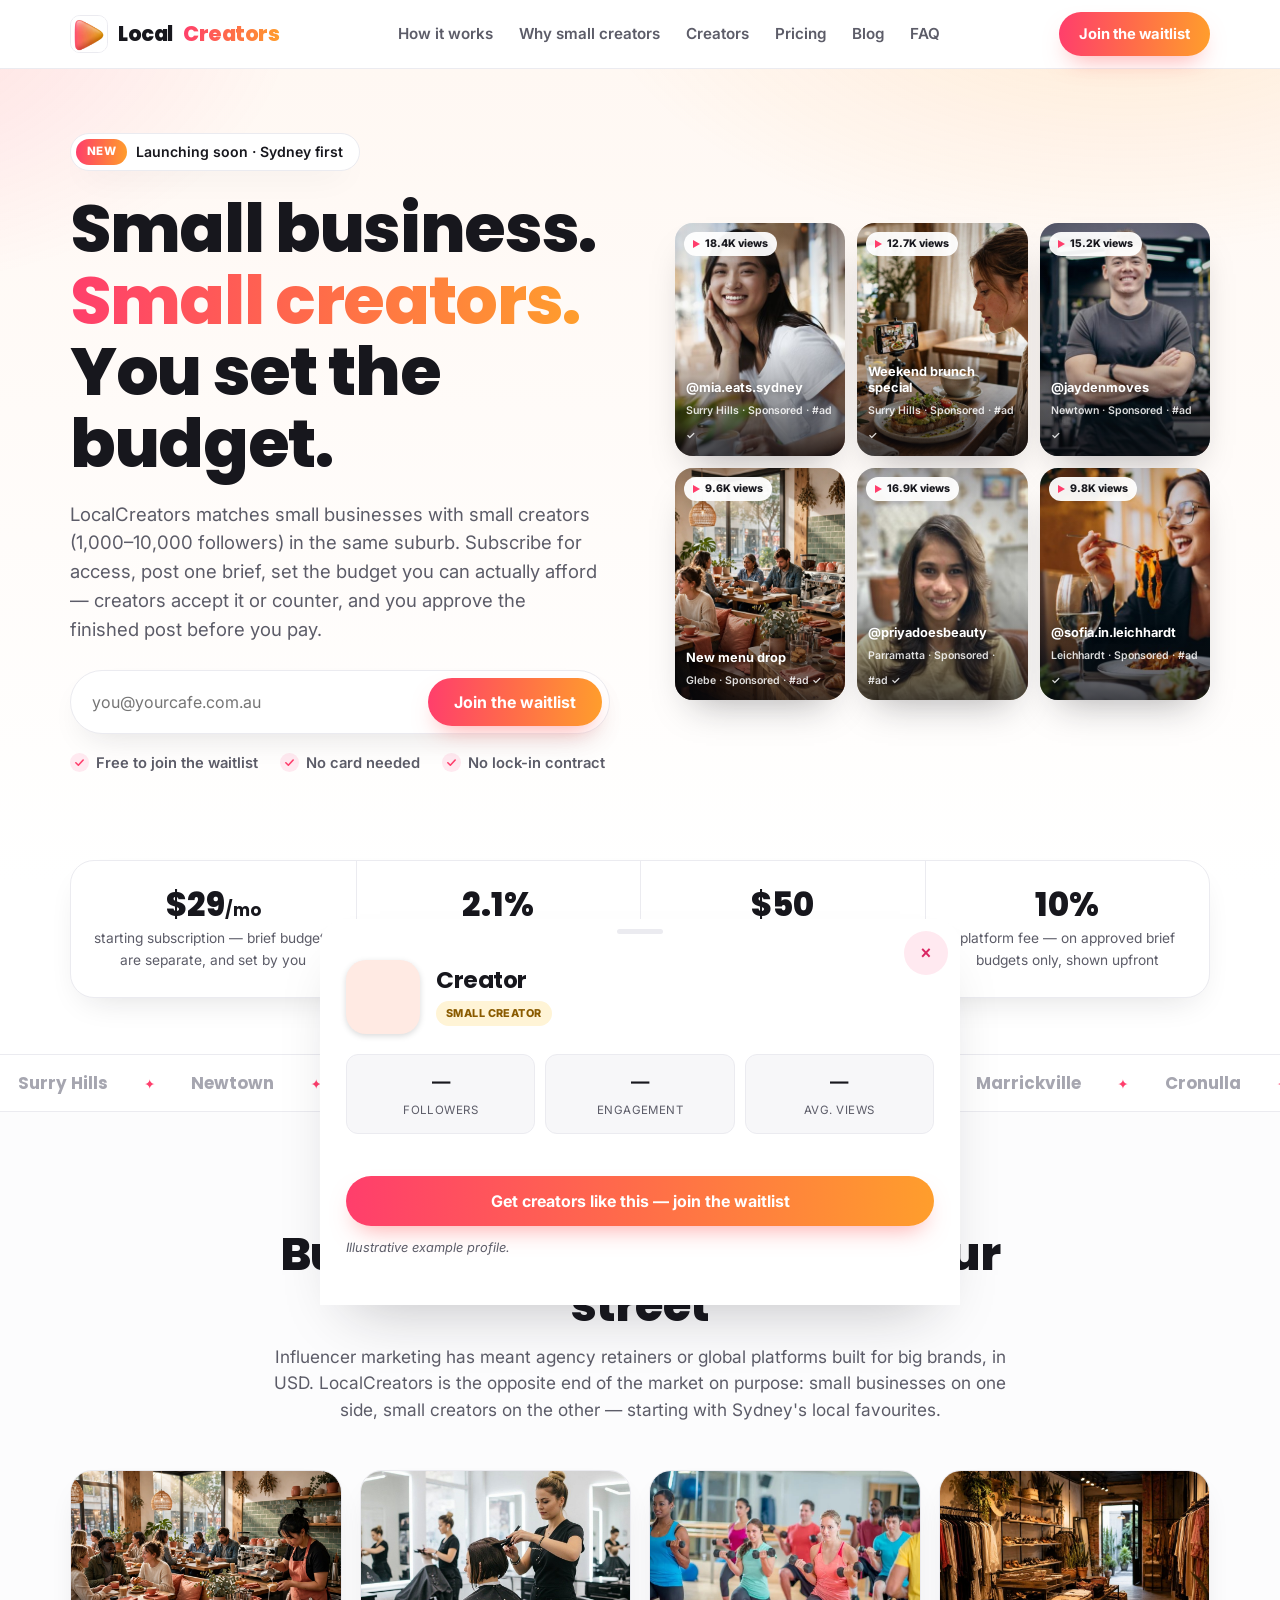
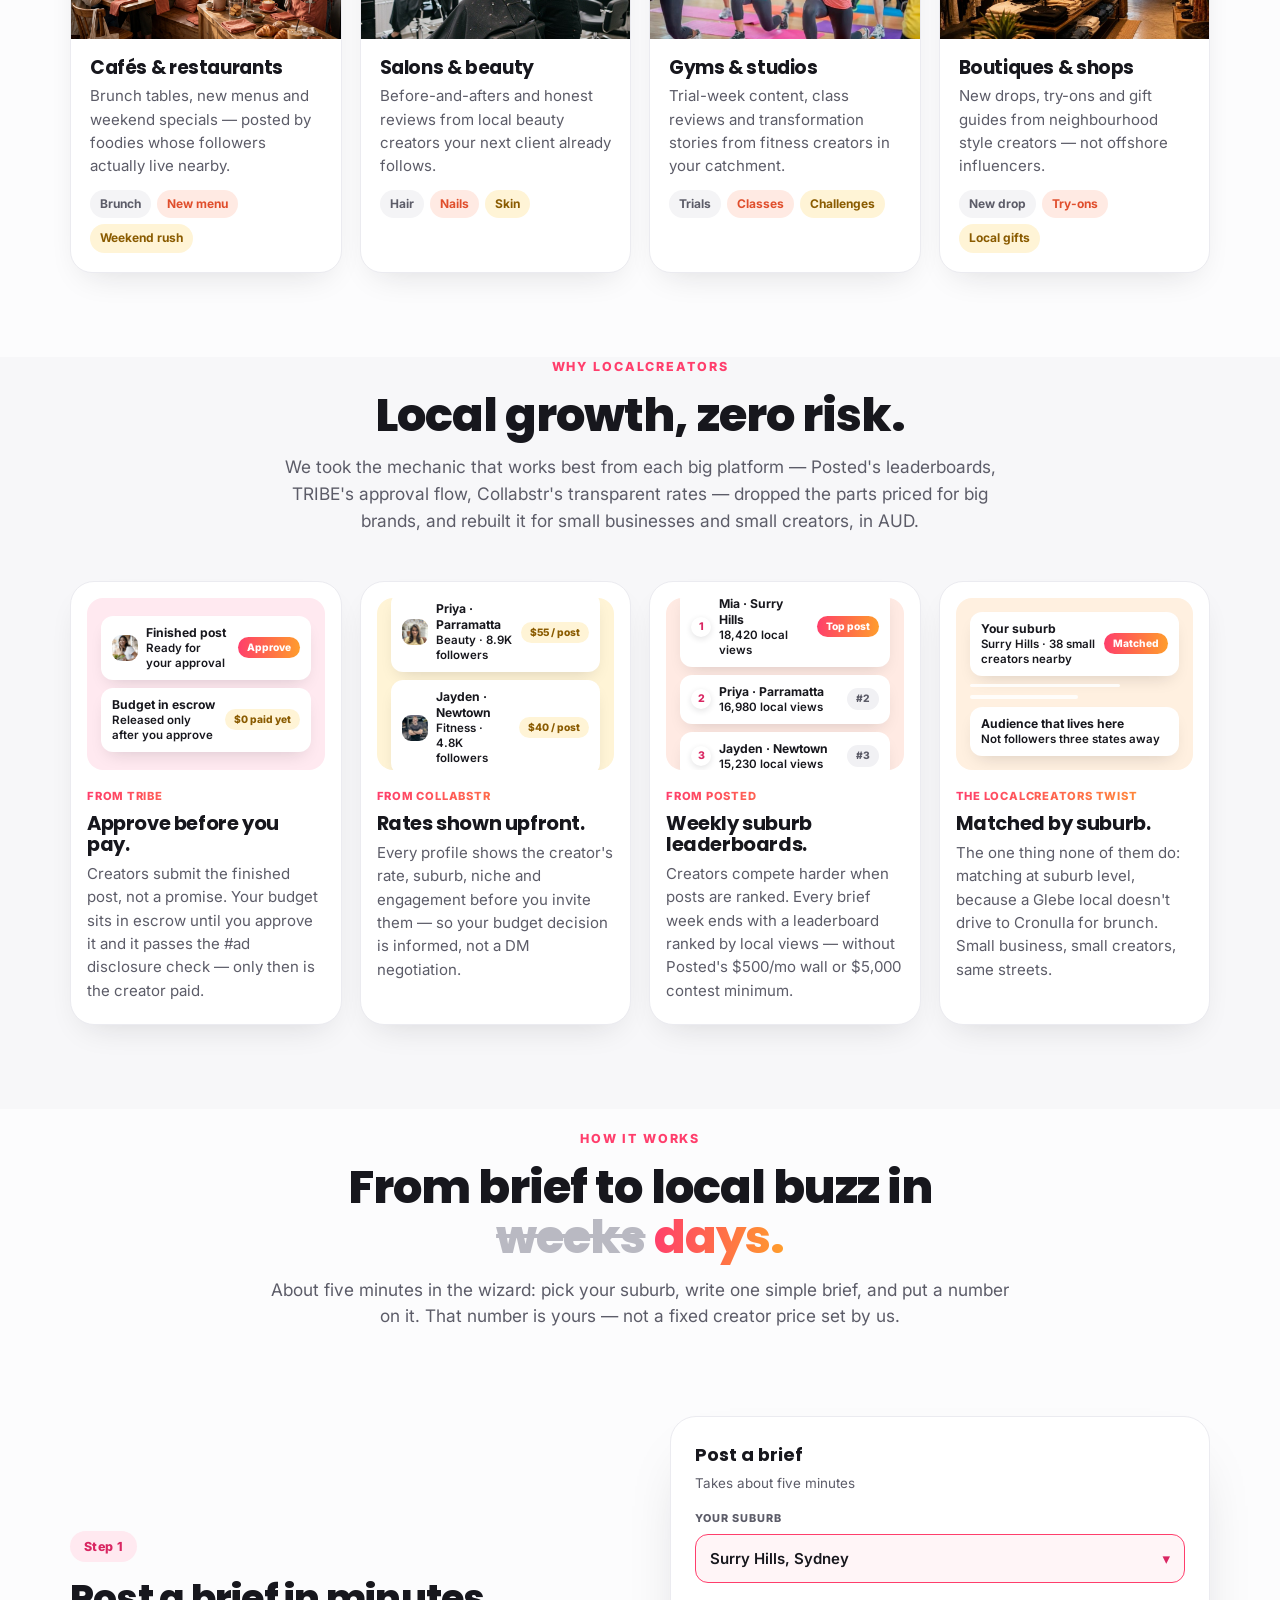
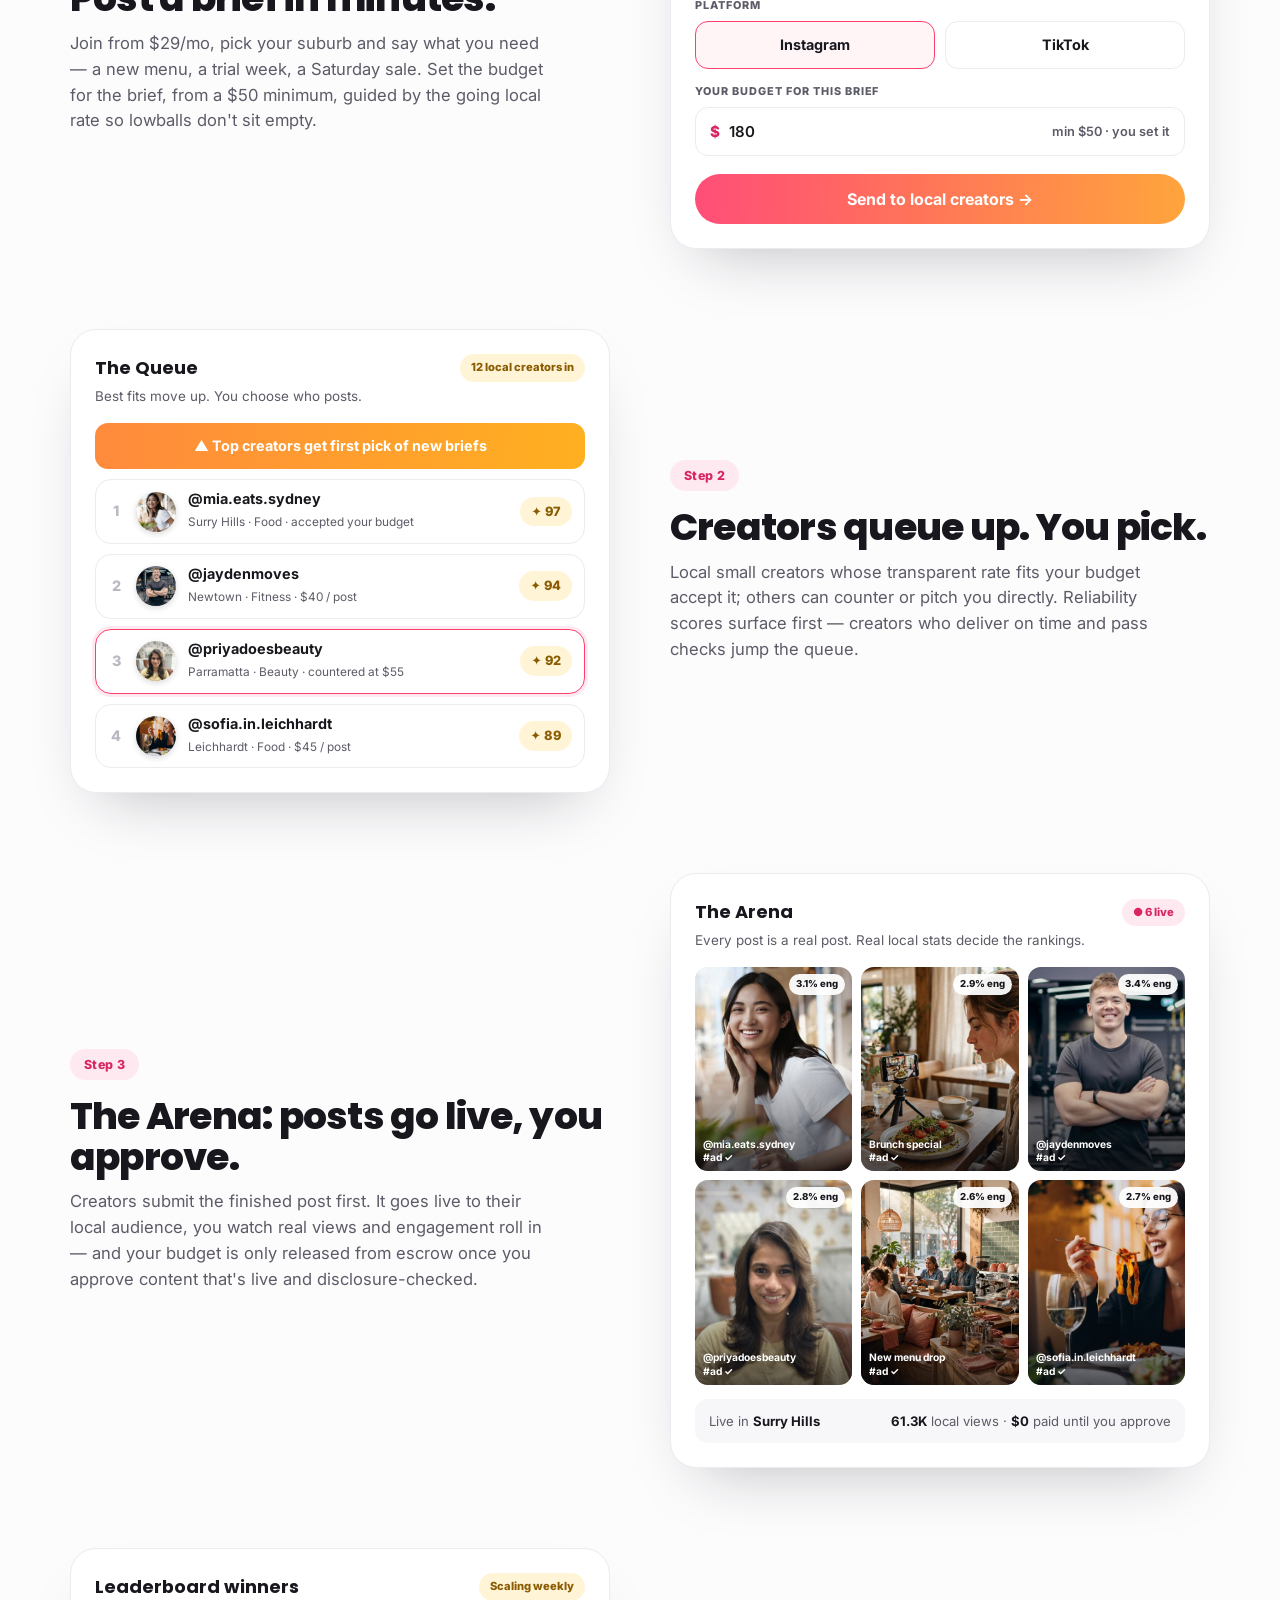
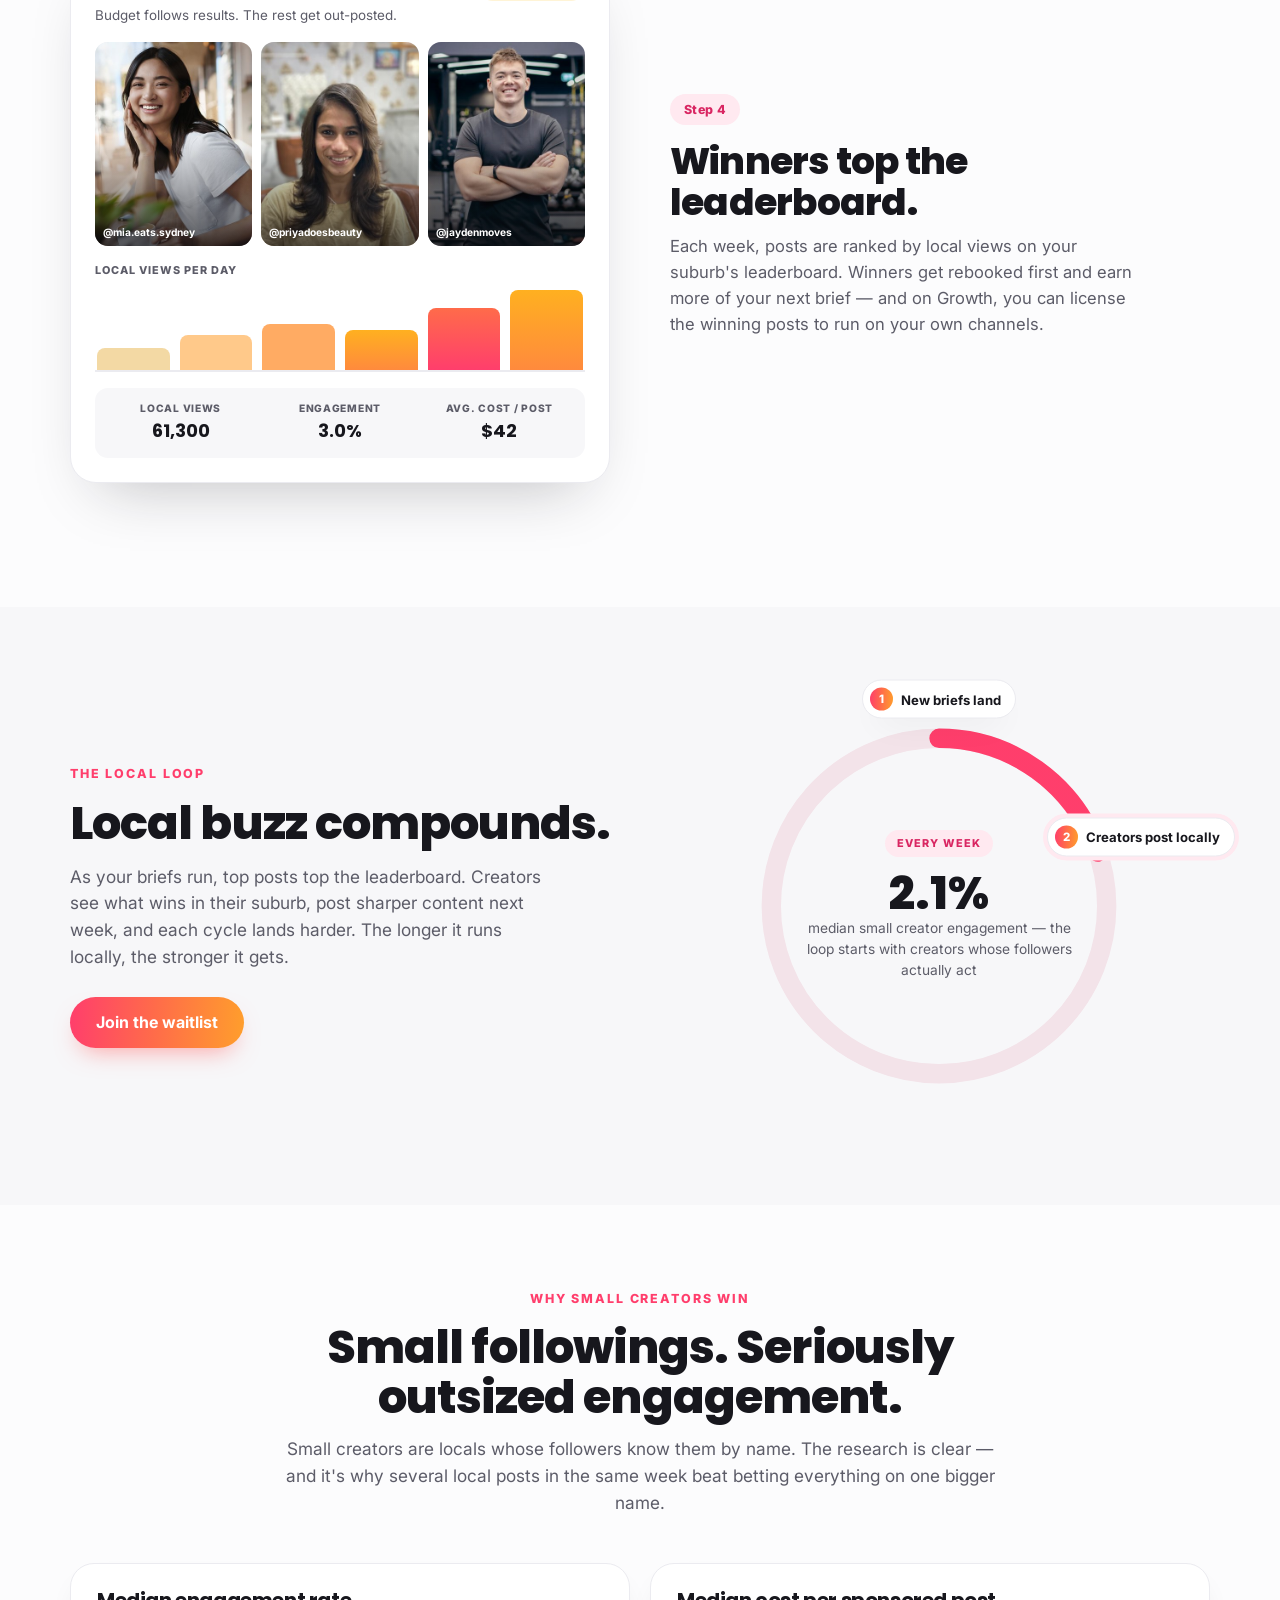
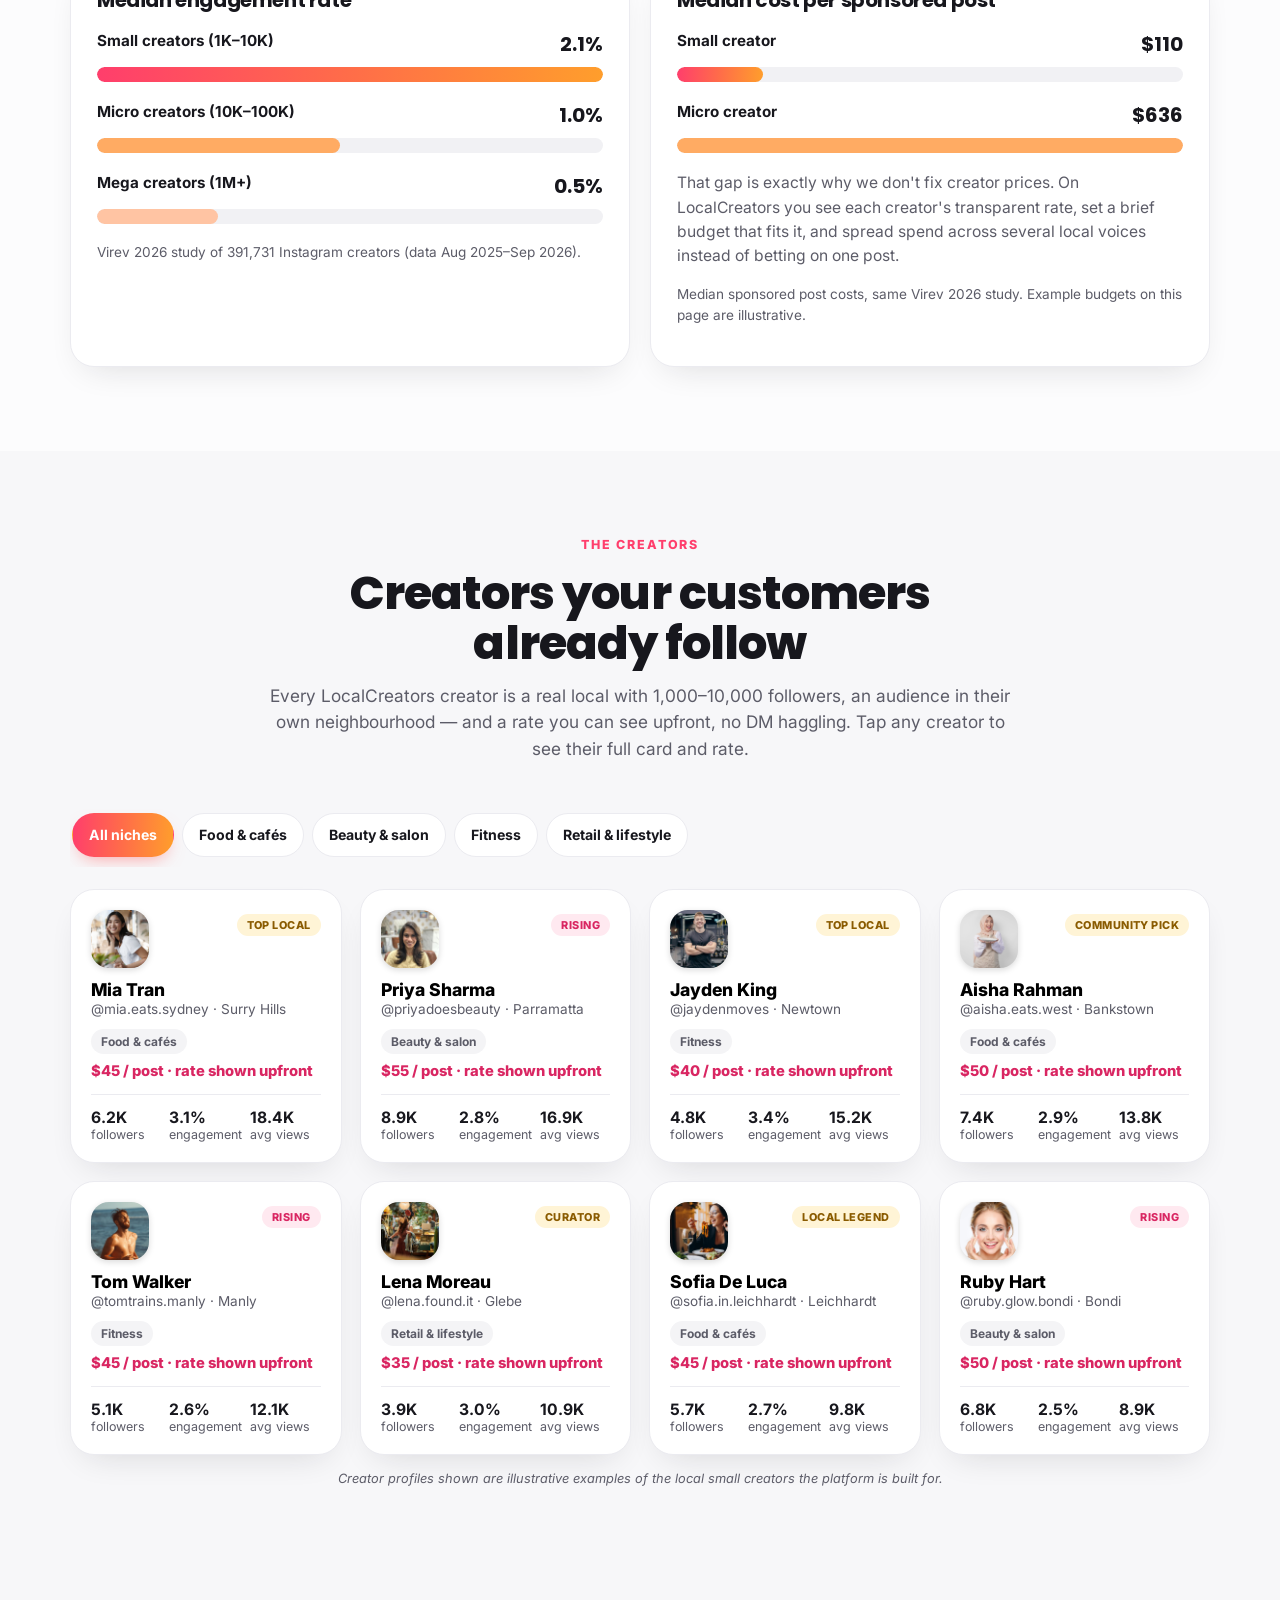
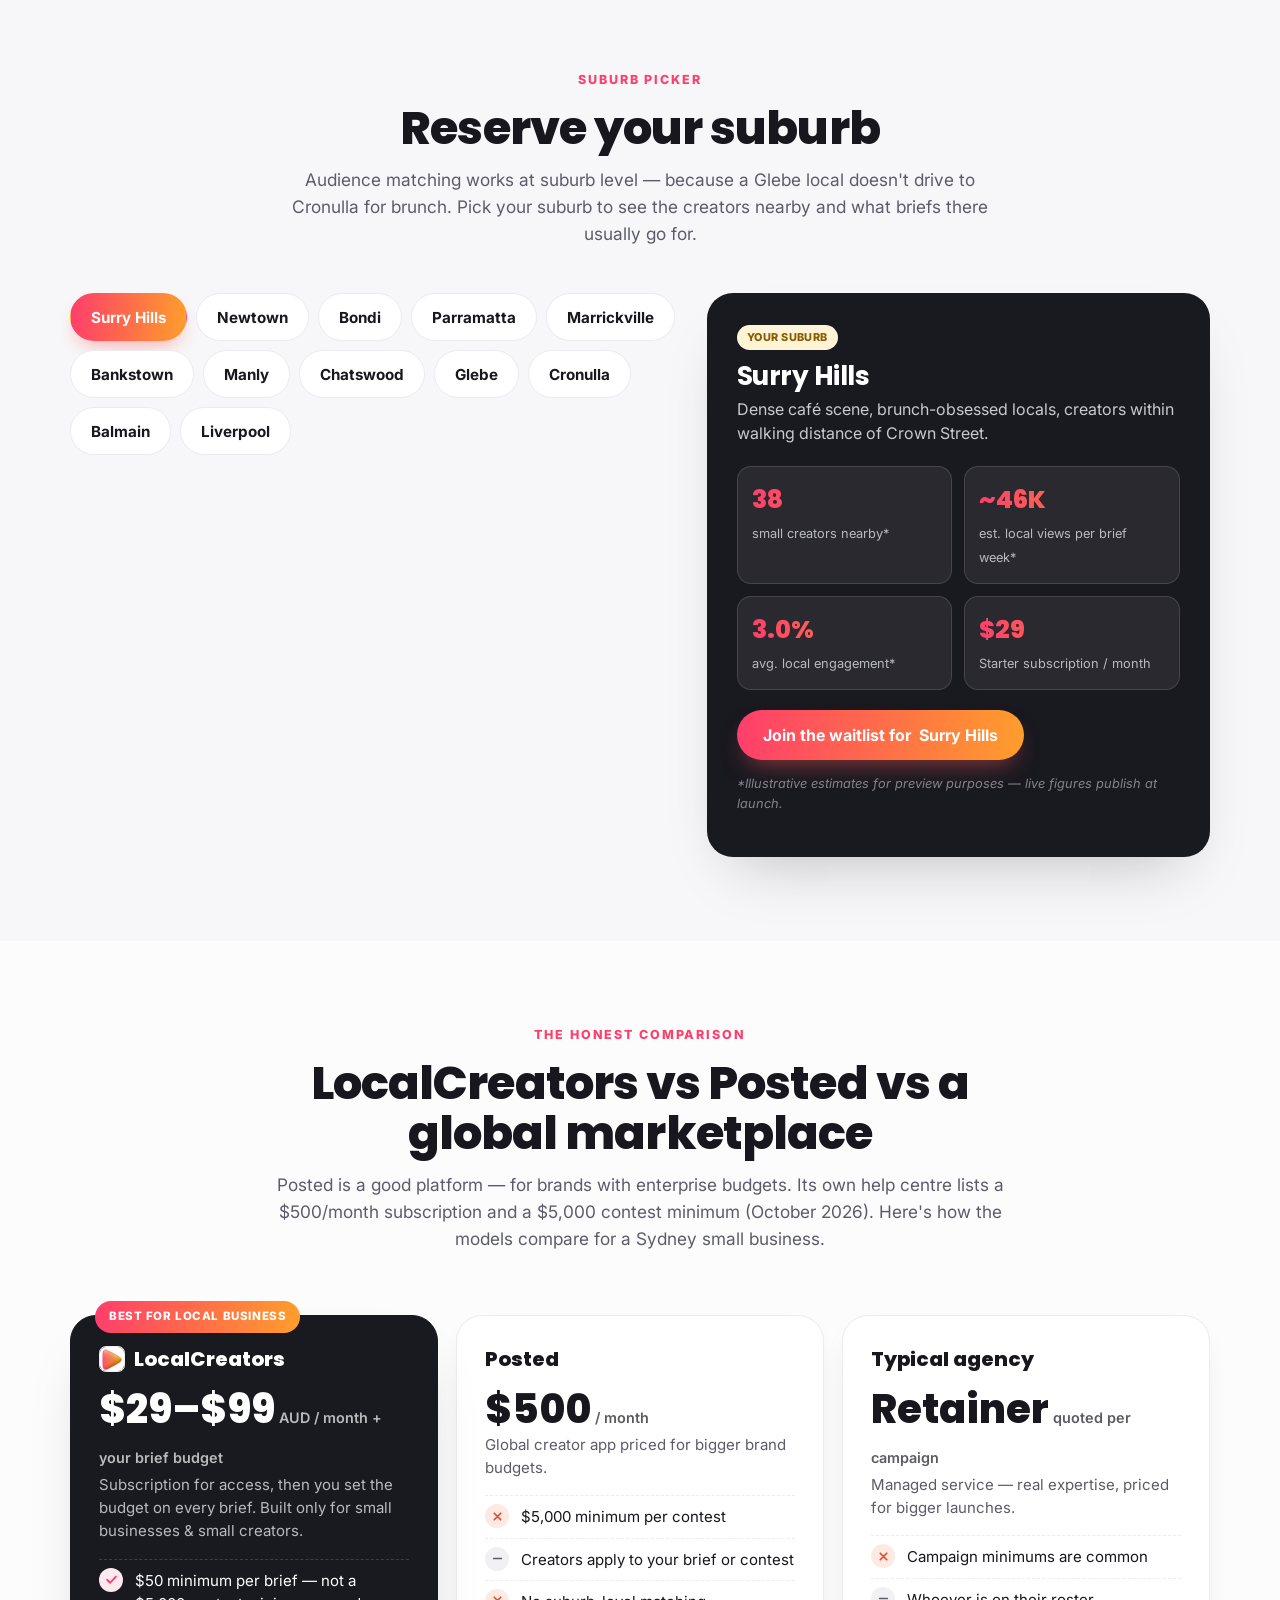
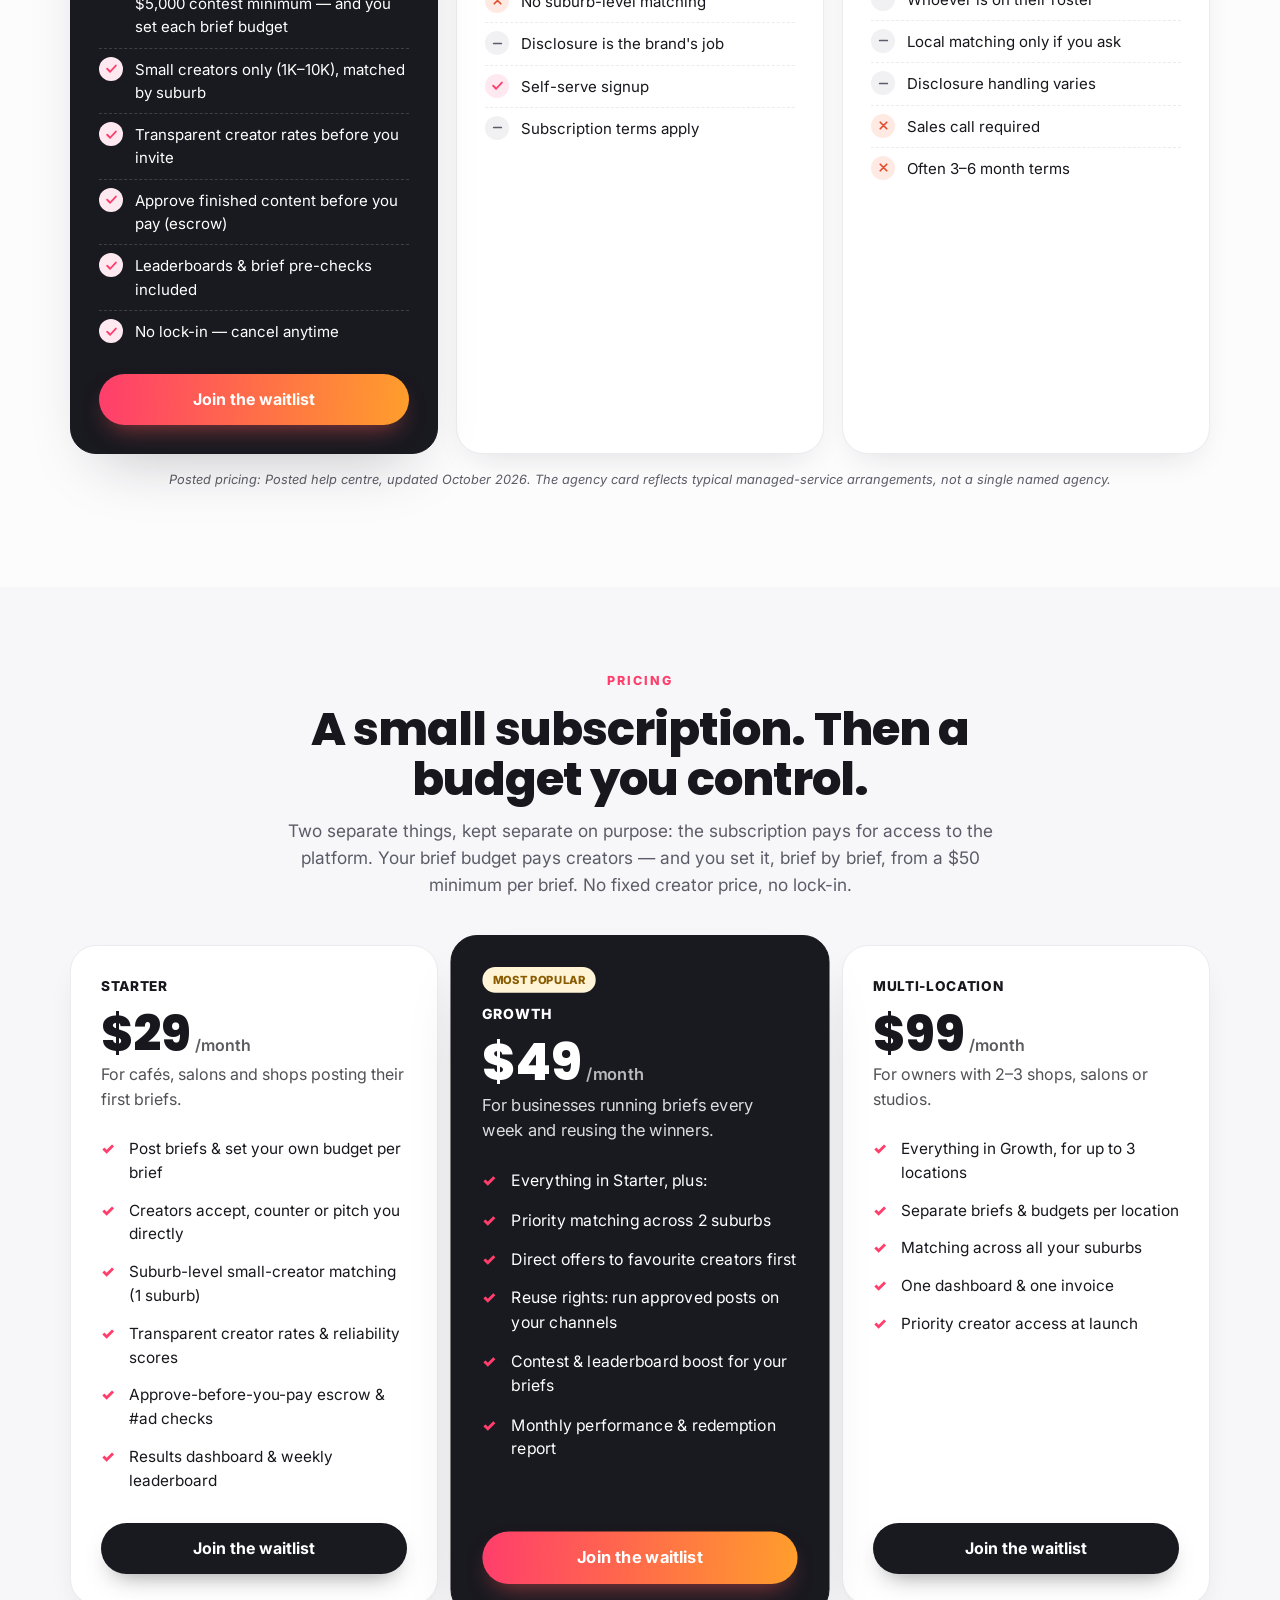
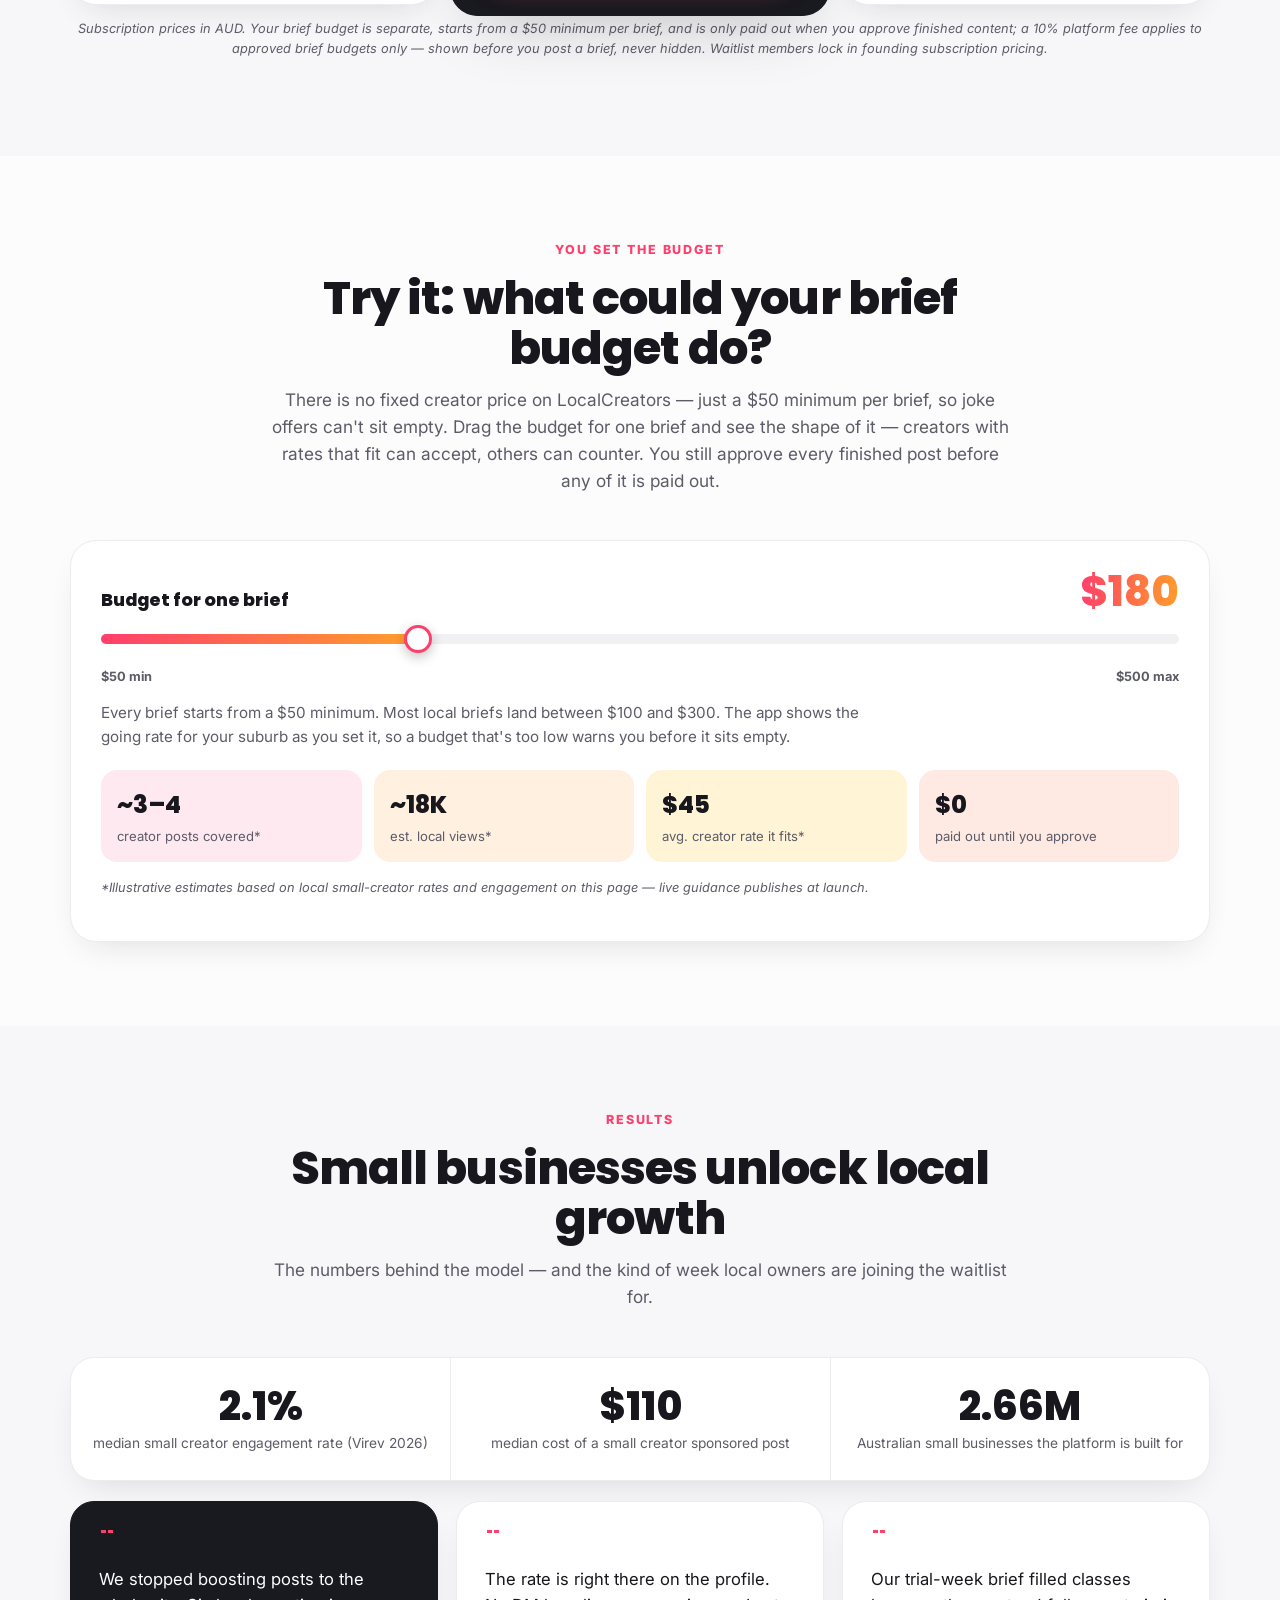
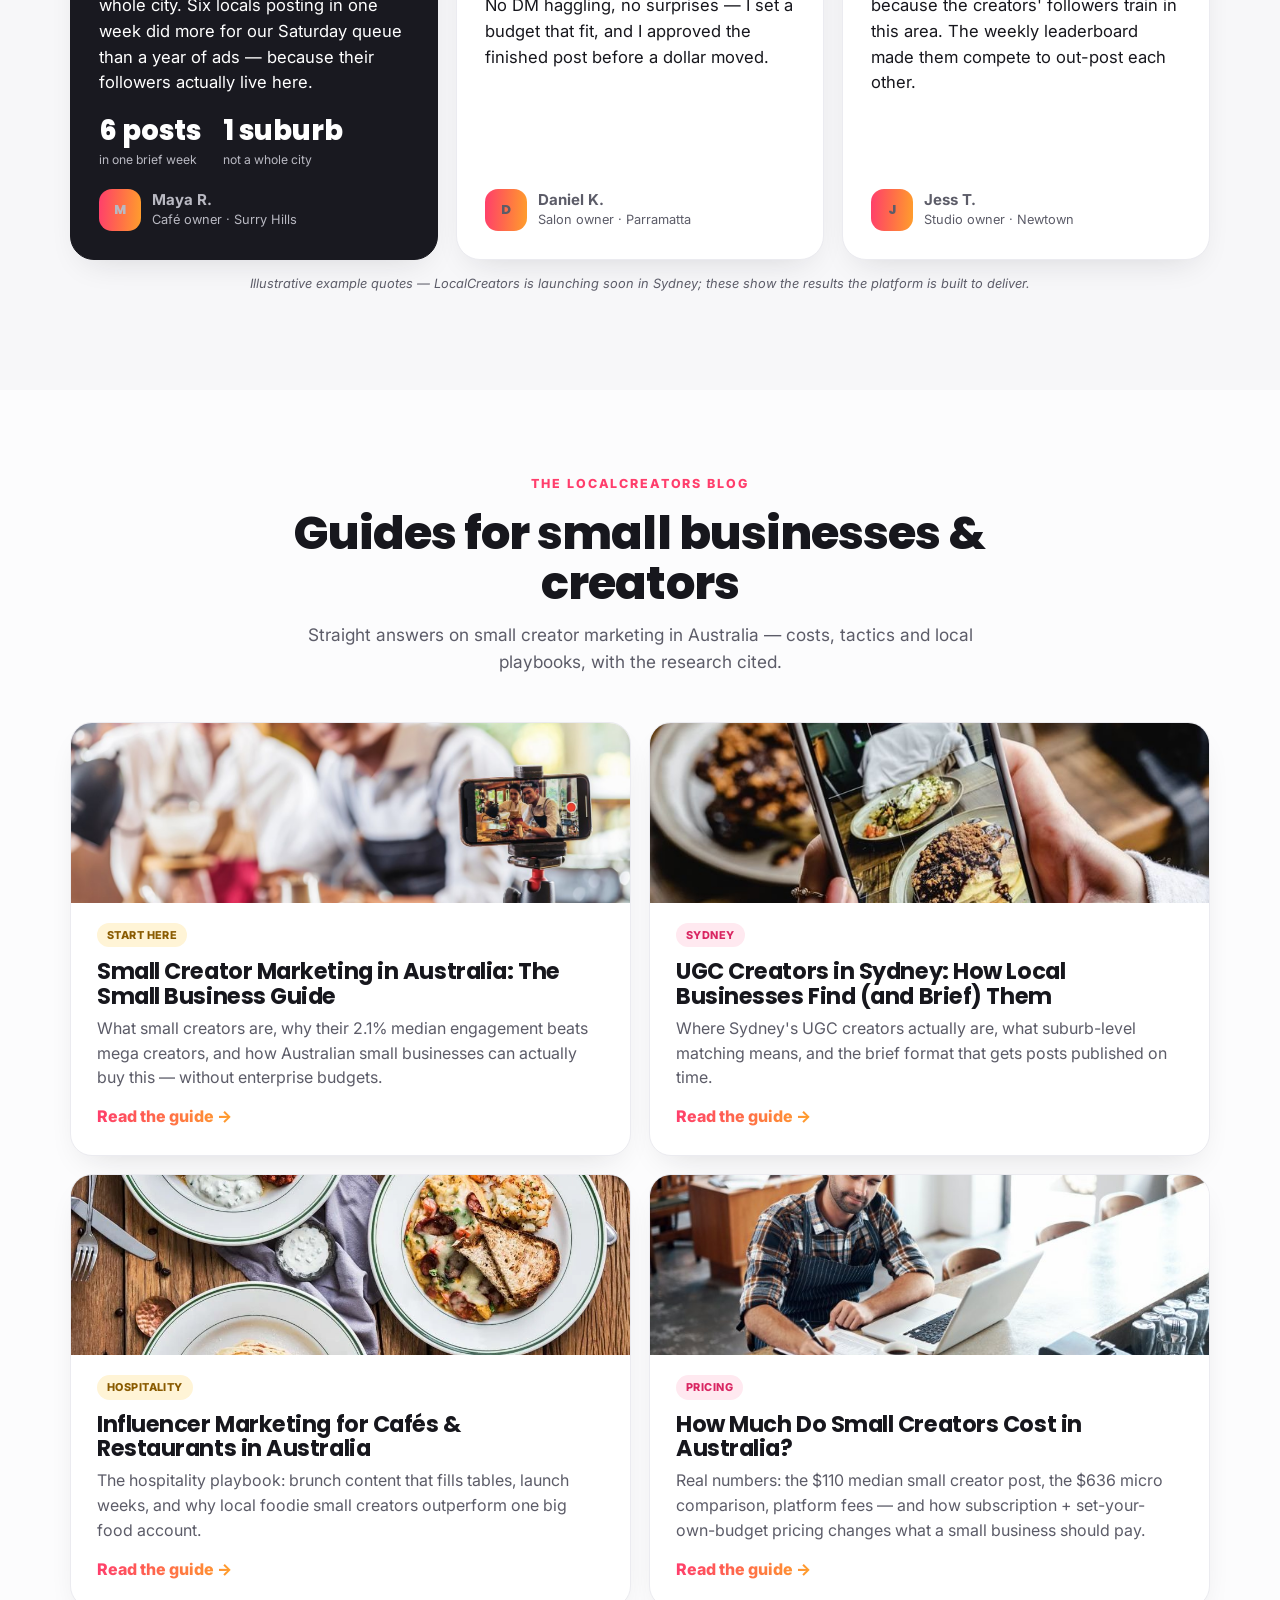
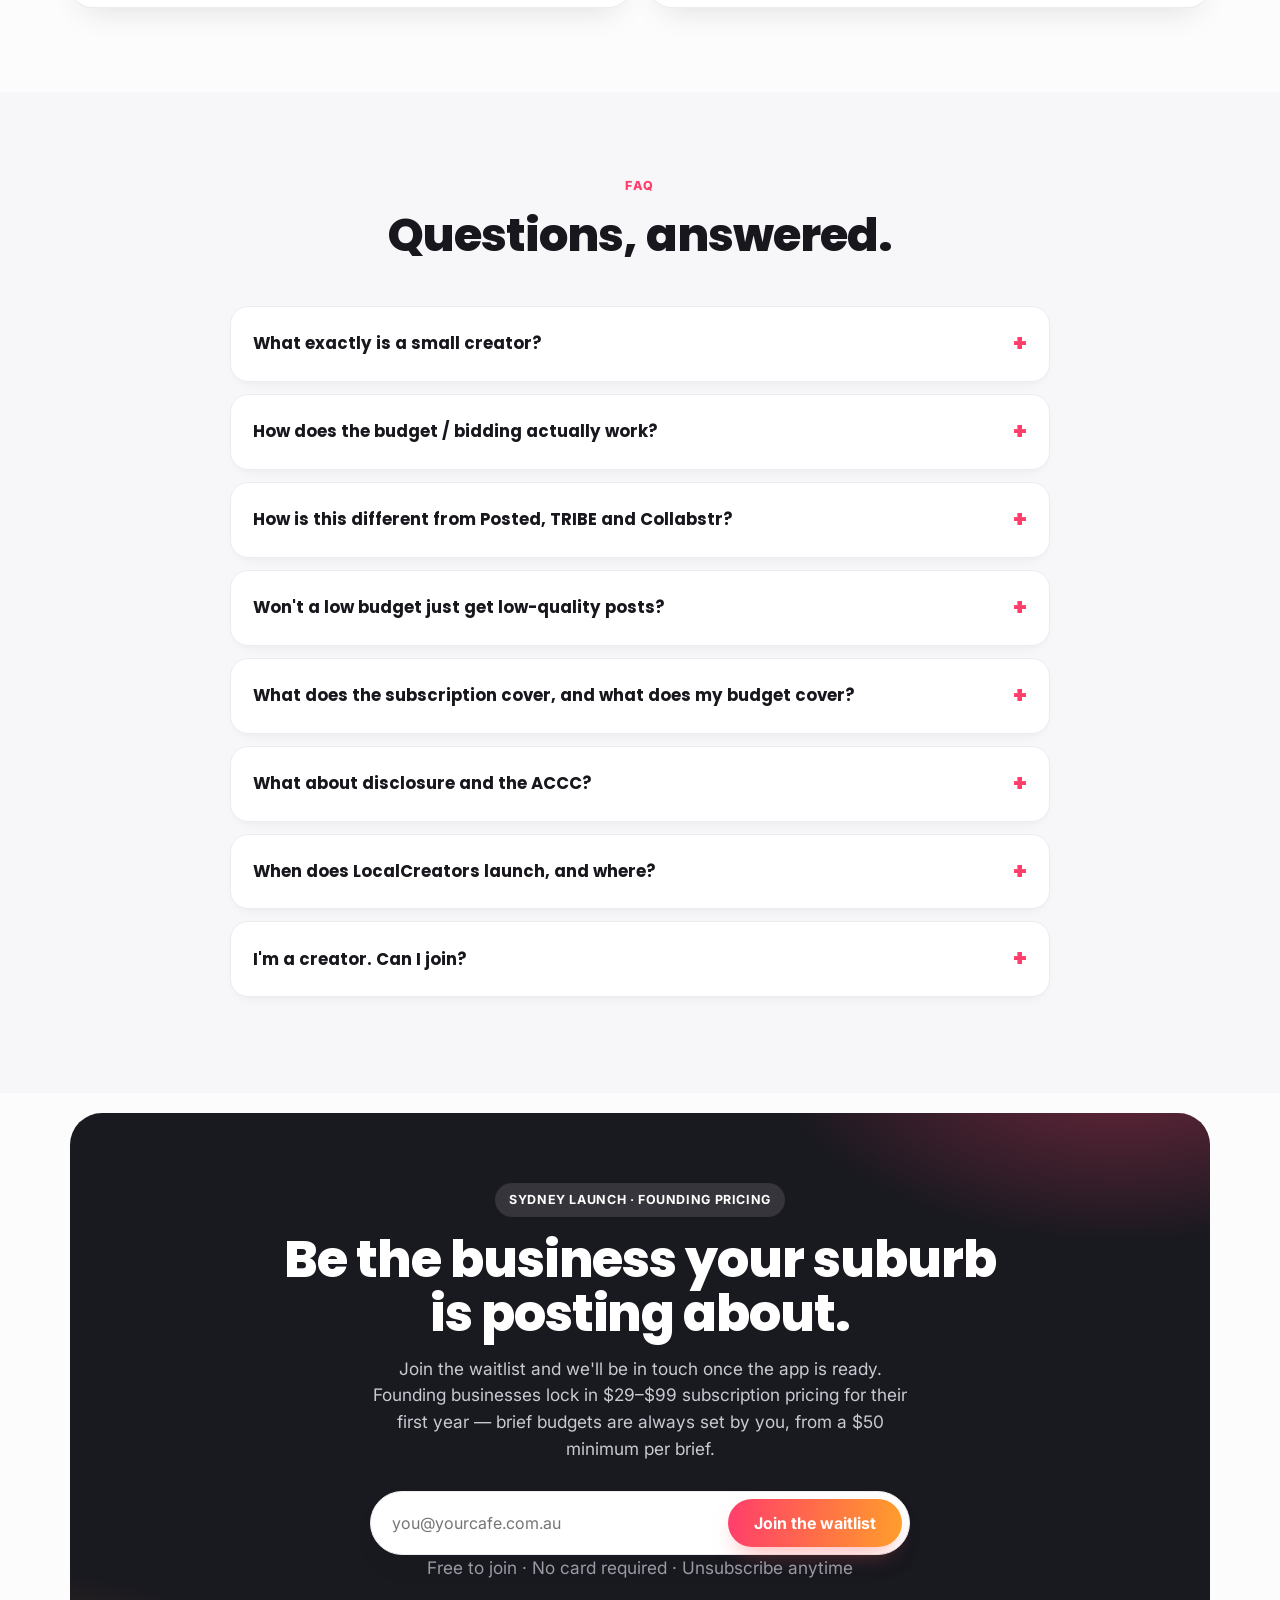
==== commit 12277ecf: "Remove Leaderboard link from nav (section stays hidden until launch)" ====
--- a/index.html
+++ b/index.html
@@ -484,7 +484,7 @@
       Local<em>Creators</em>
     </a>
     <nav class="nav-links" aria-label="Main">
-      <a href="#how">How it works</a><a href="#why">Why small creators</a><a href="#creators">Creators</a><a href="#leaderboard">Leaderboard</a><a href="#pricing">Pricing</a><a href="#blog">Blog</a><a href="#faq">FAQ</a>
+      <a href="#how">How it works</a><a href="#why">Why small creators</a><a href="#creators">Creators</a><a href="#pricing">Pricing</a><a href="#blog">Blog</a><a href="#faq">FAQ</a>
     </nav>
     <a class="btn small" href="#join" style="margin-left:auto">Join the waitlist</a>
   </div>
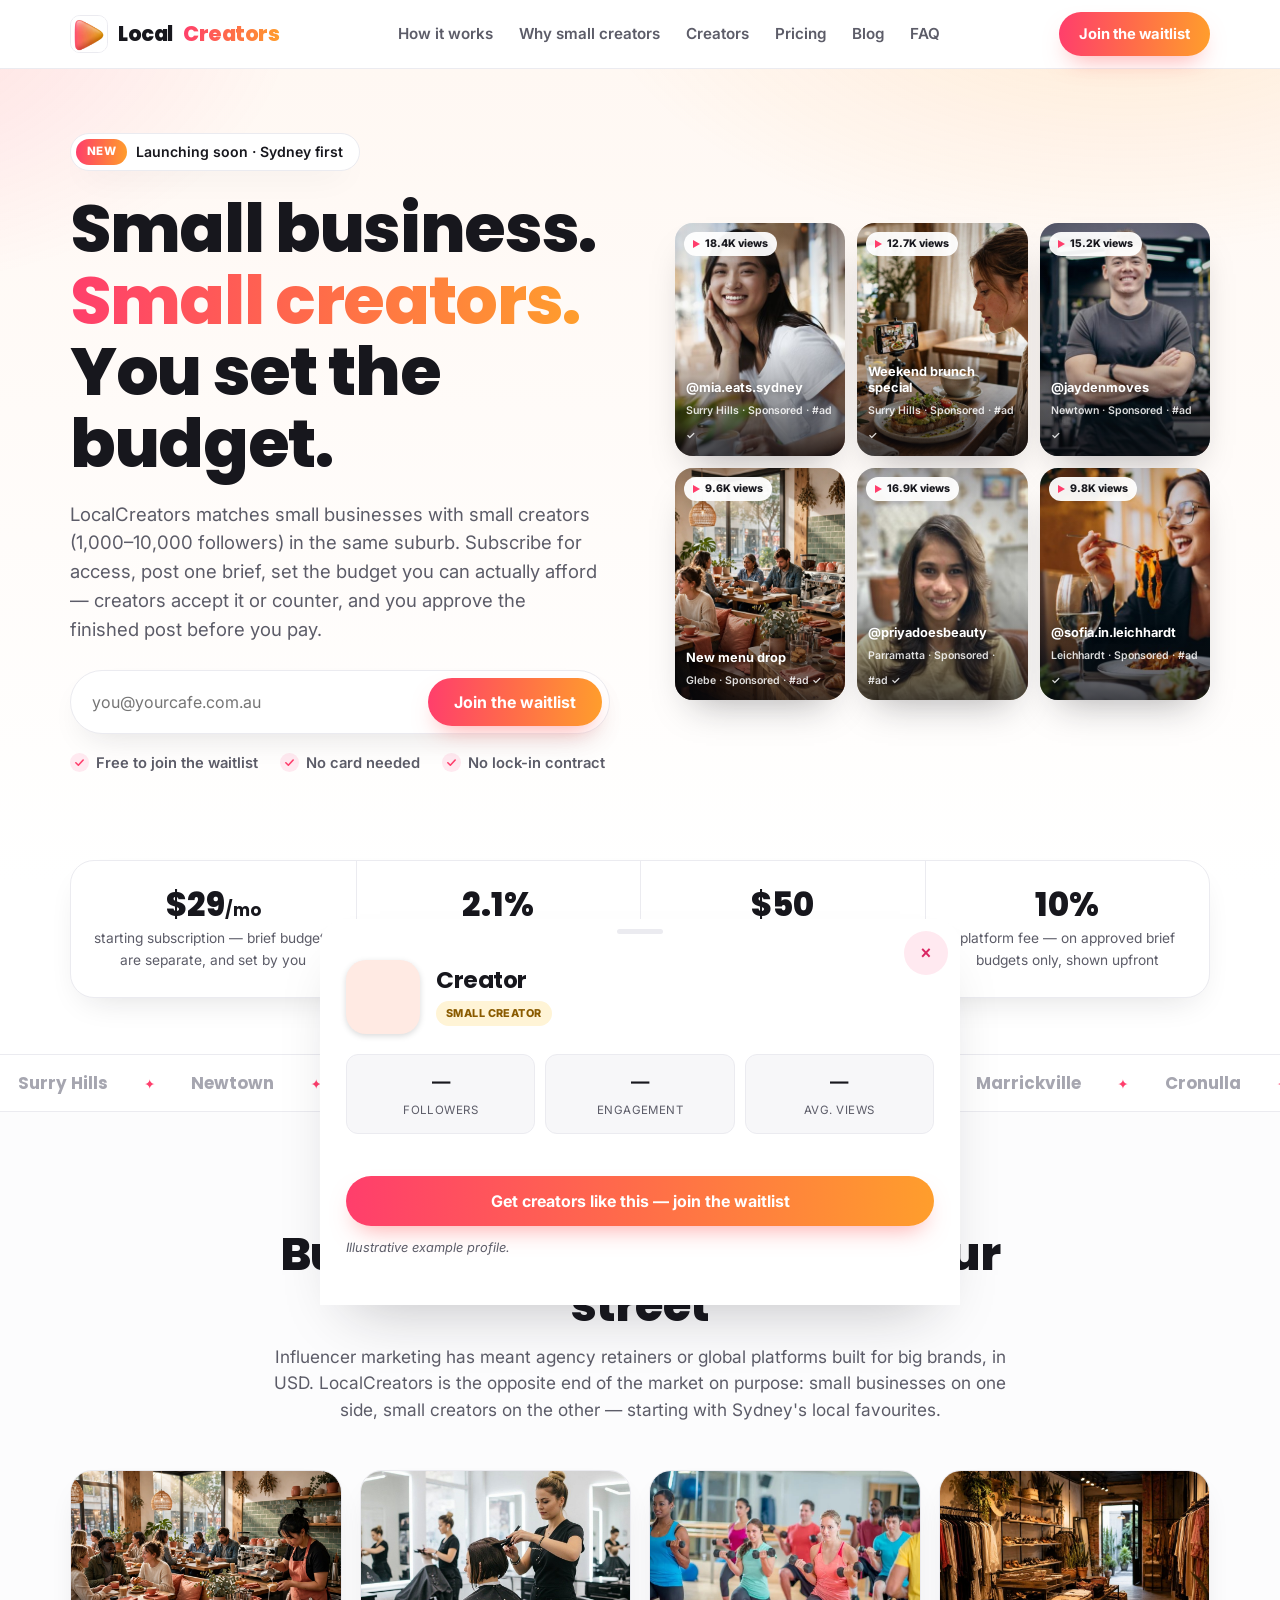
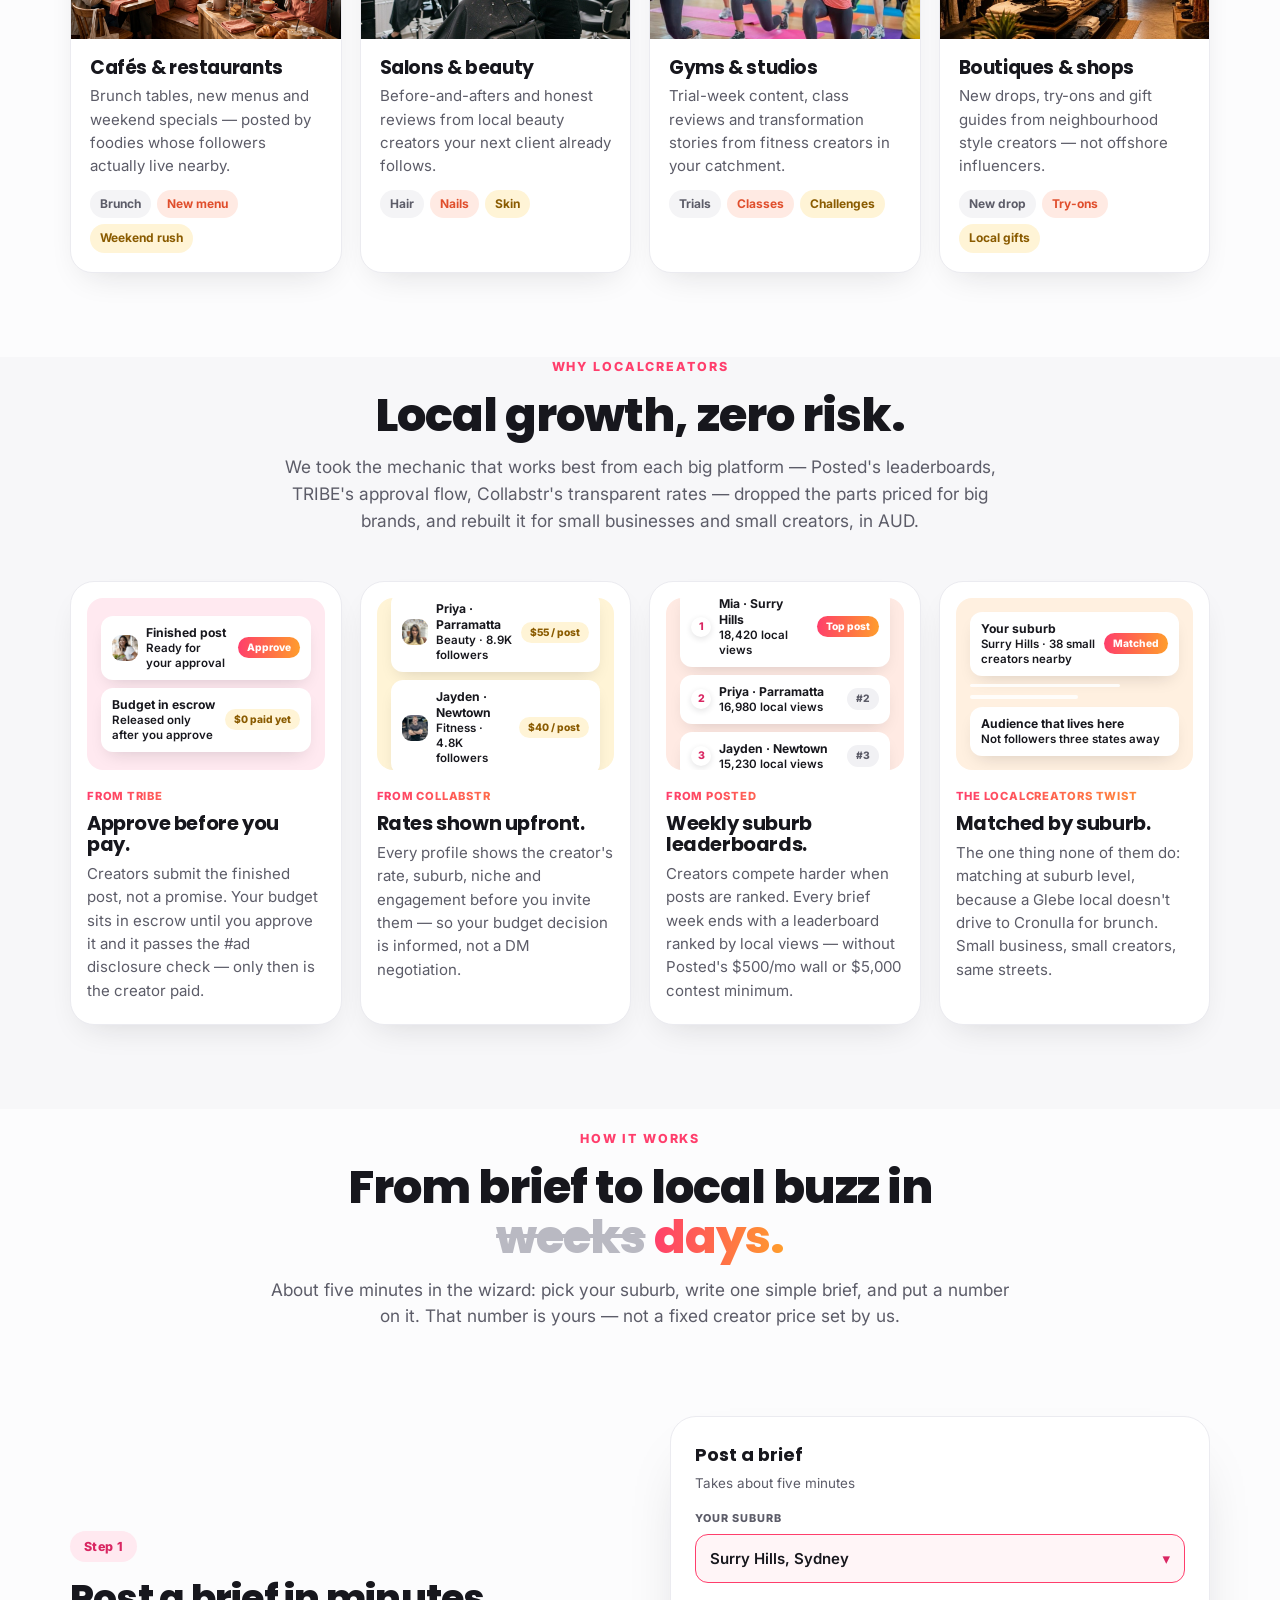
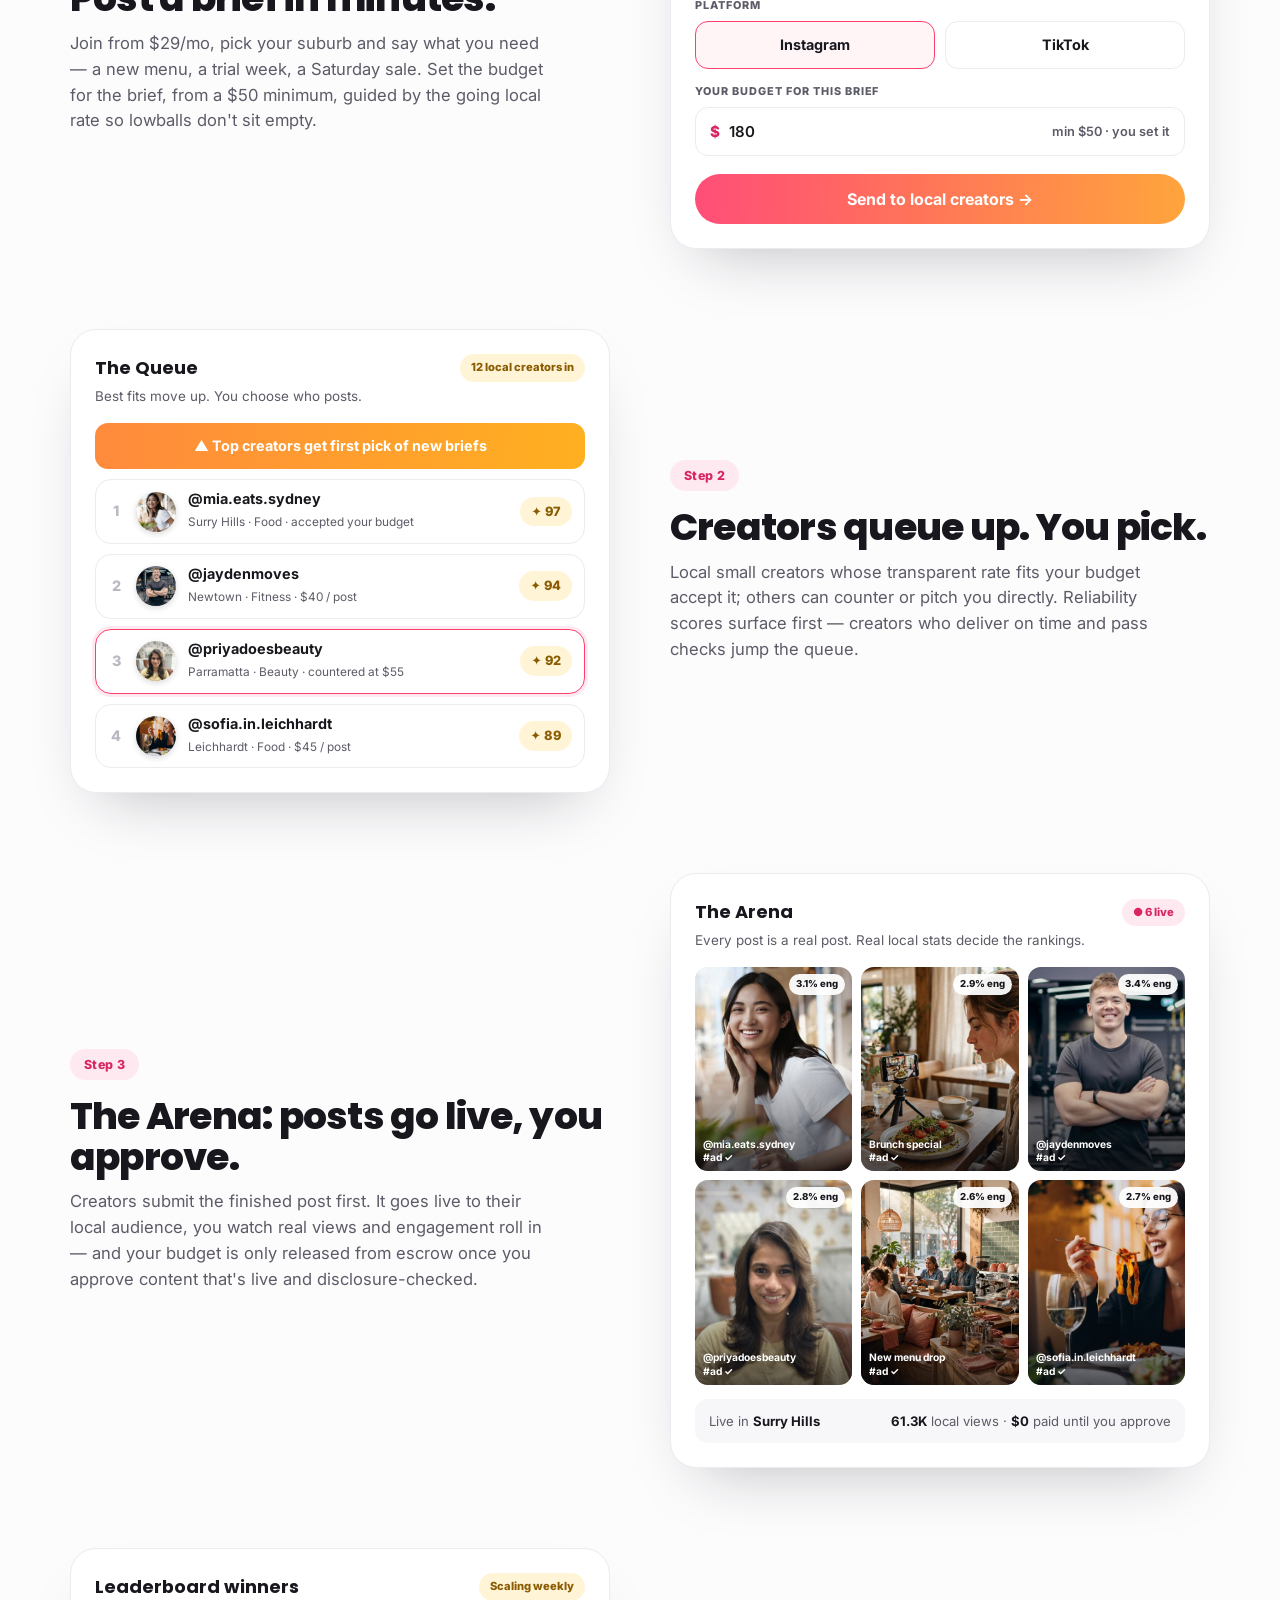
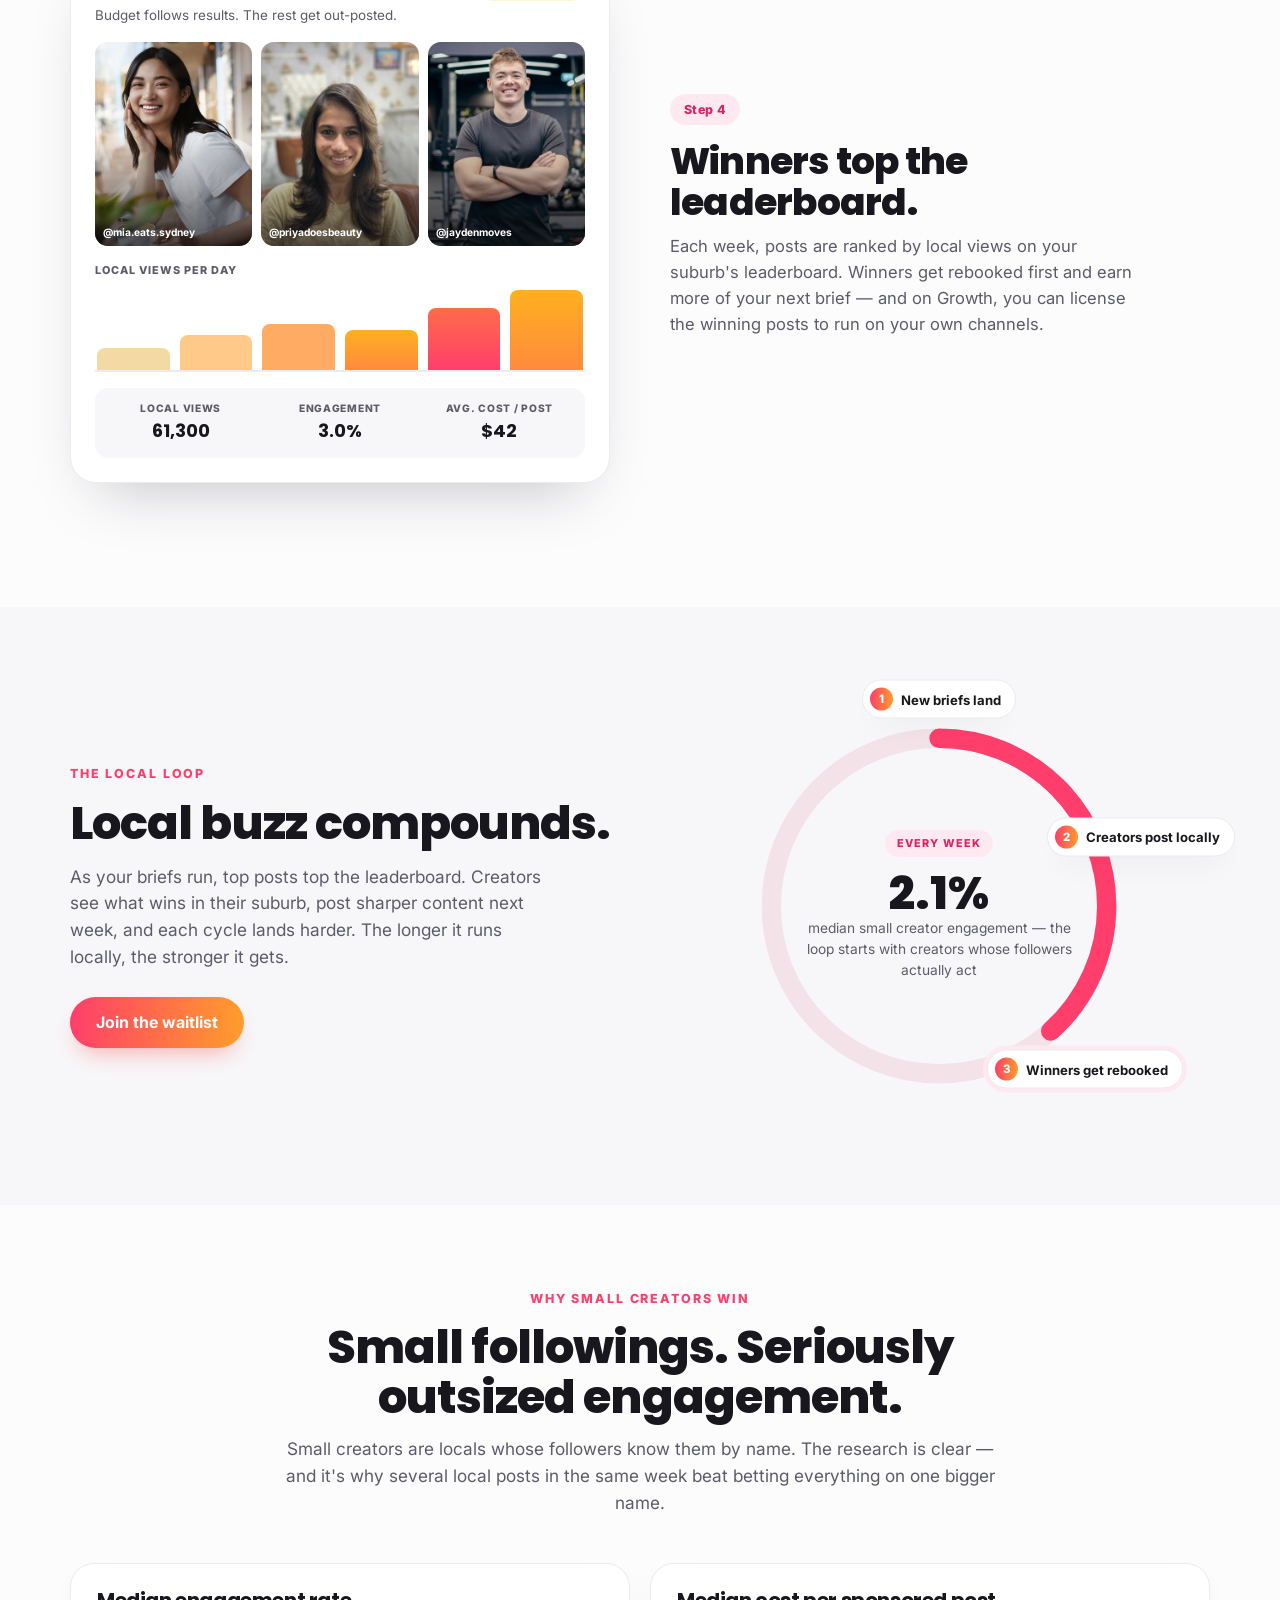
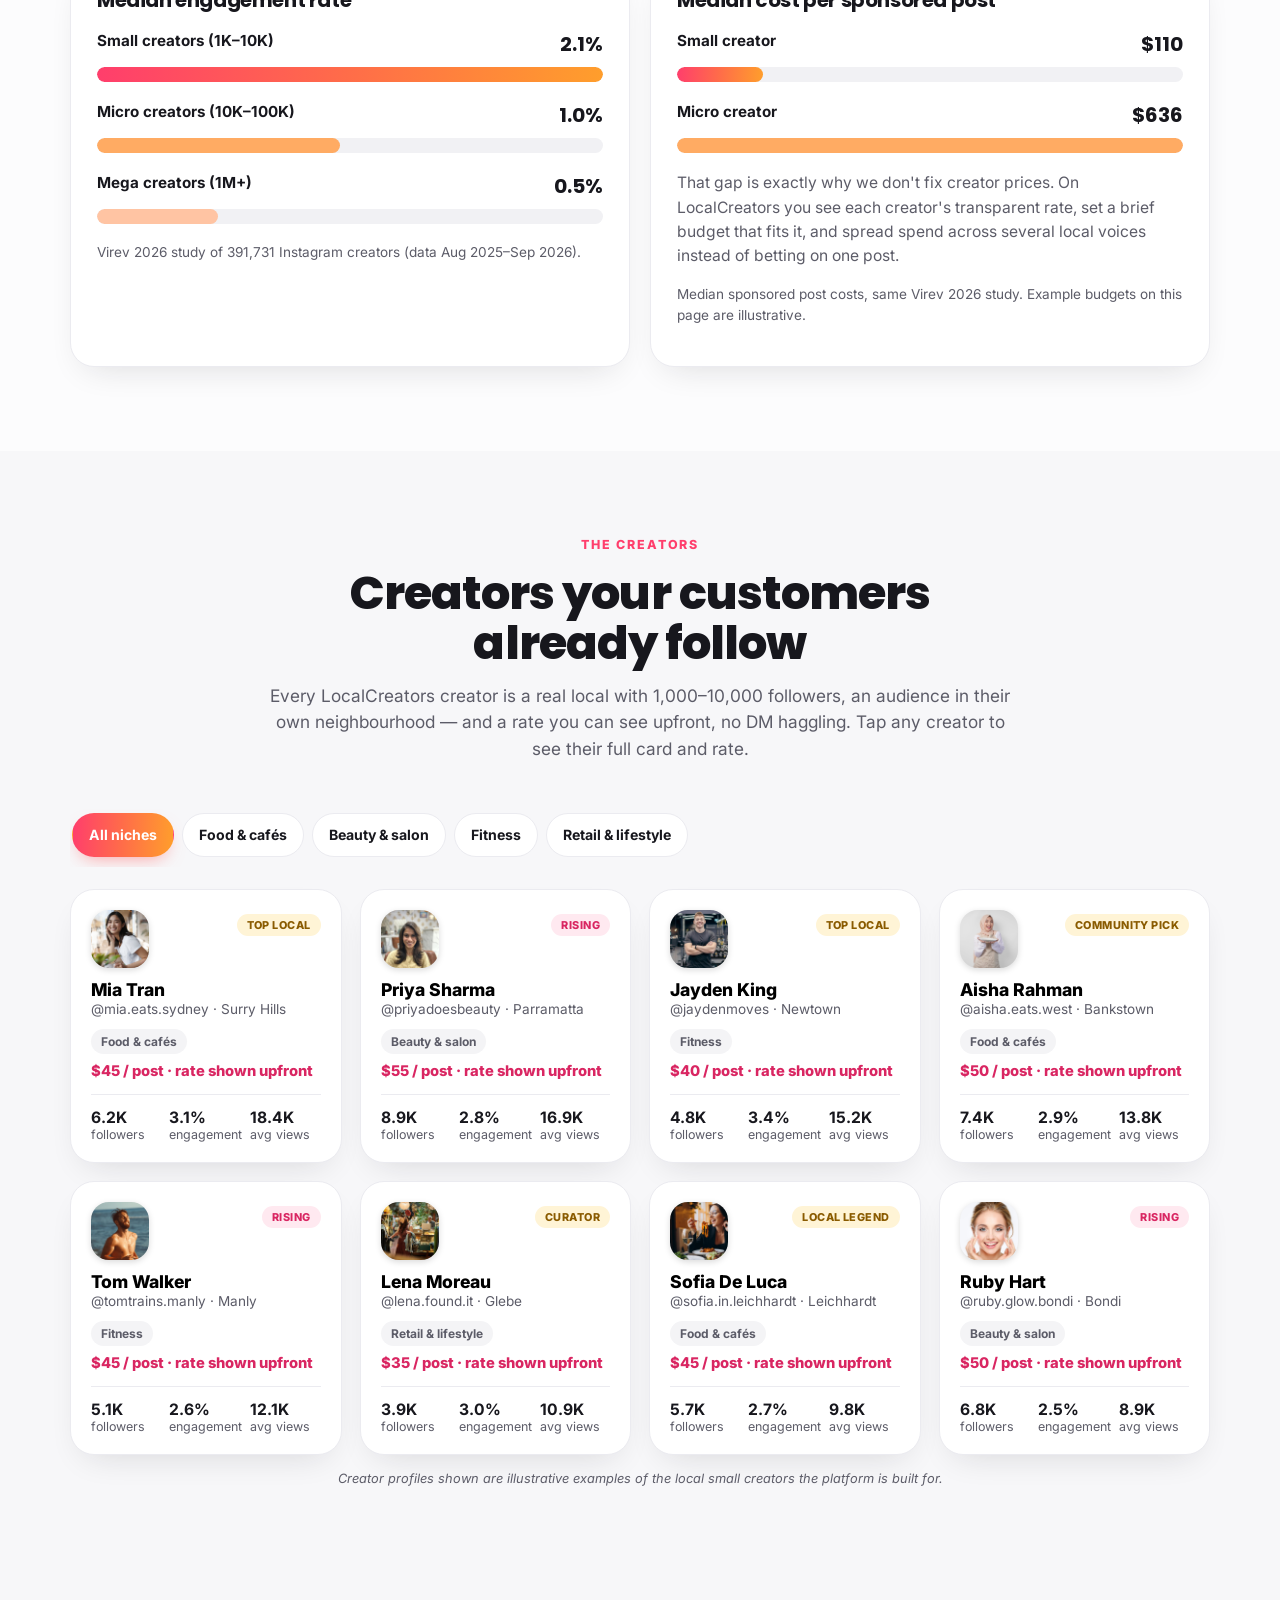
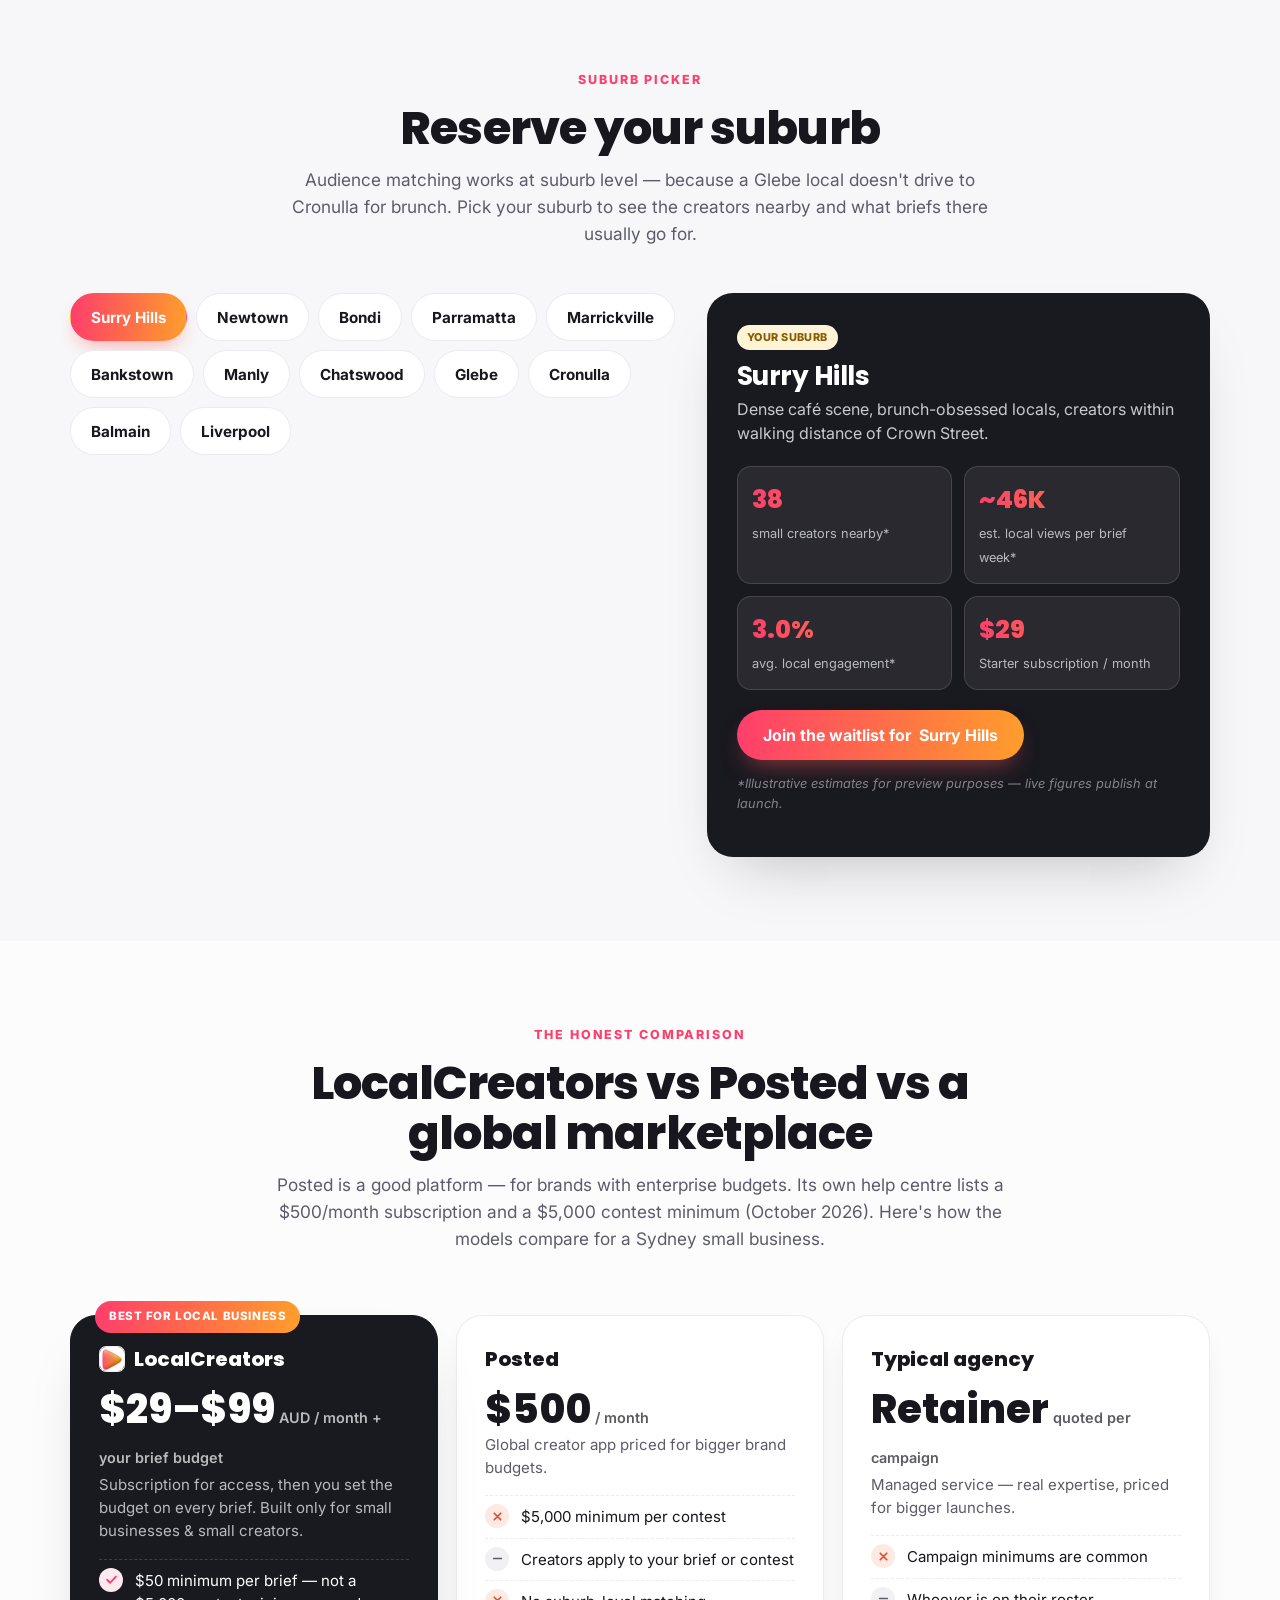
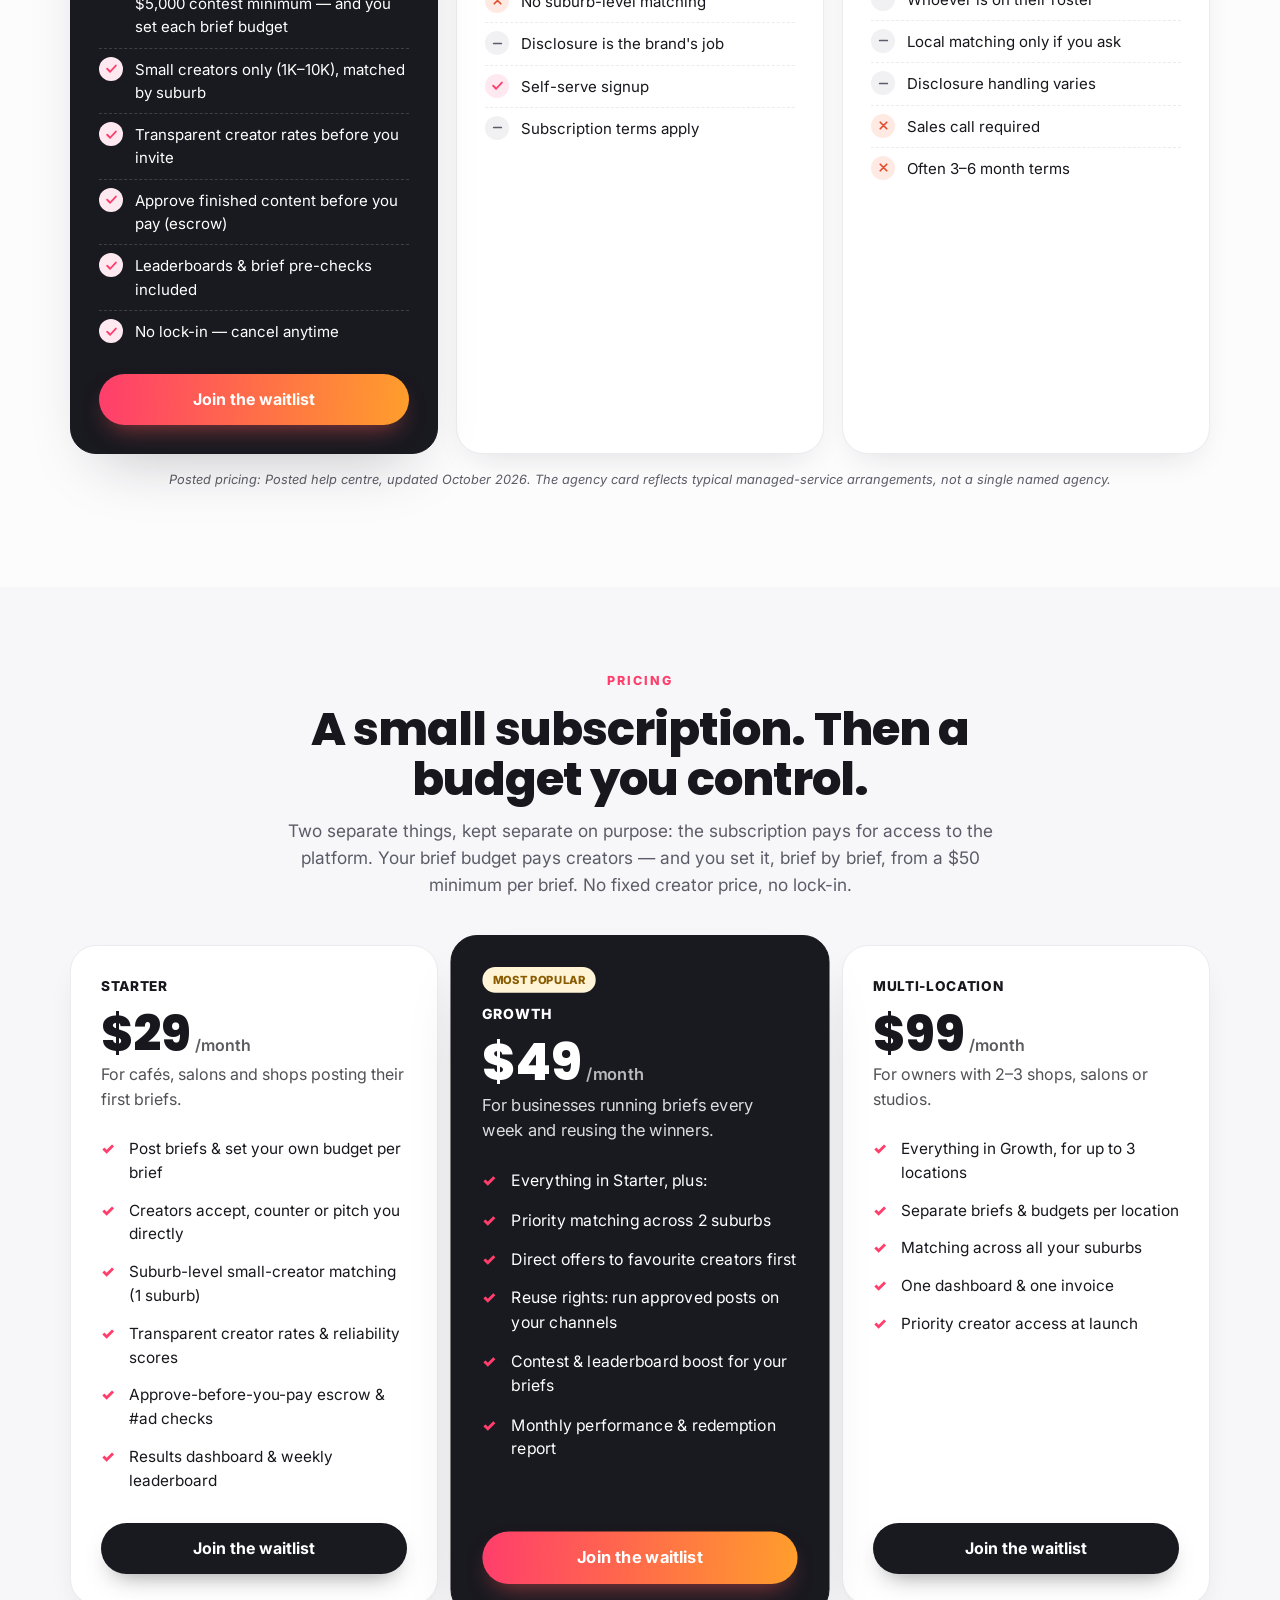
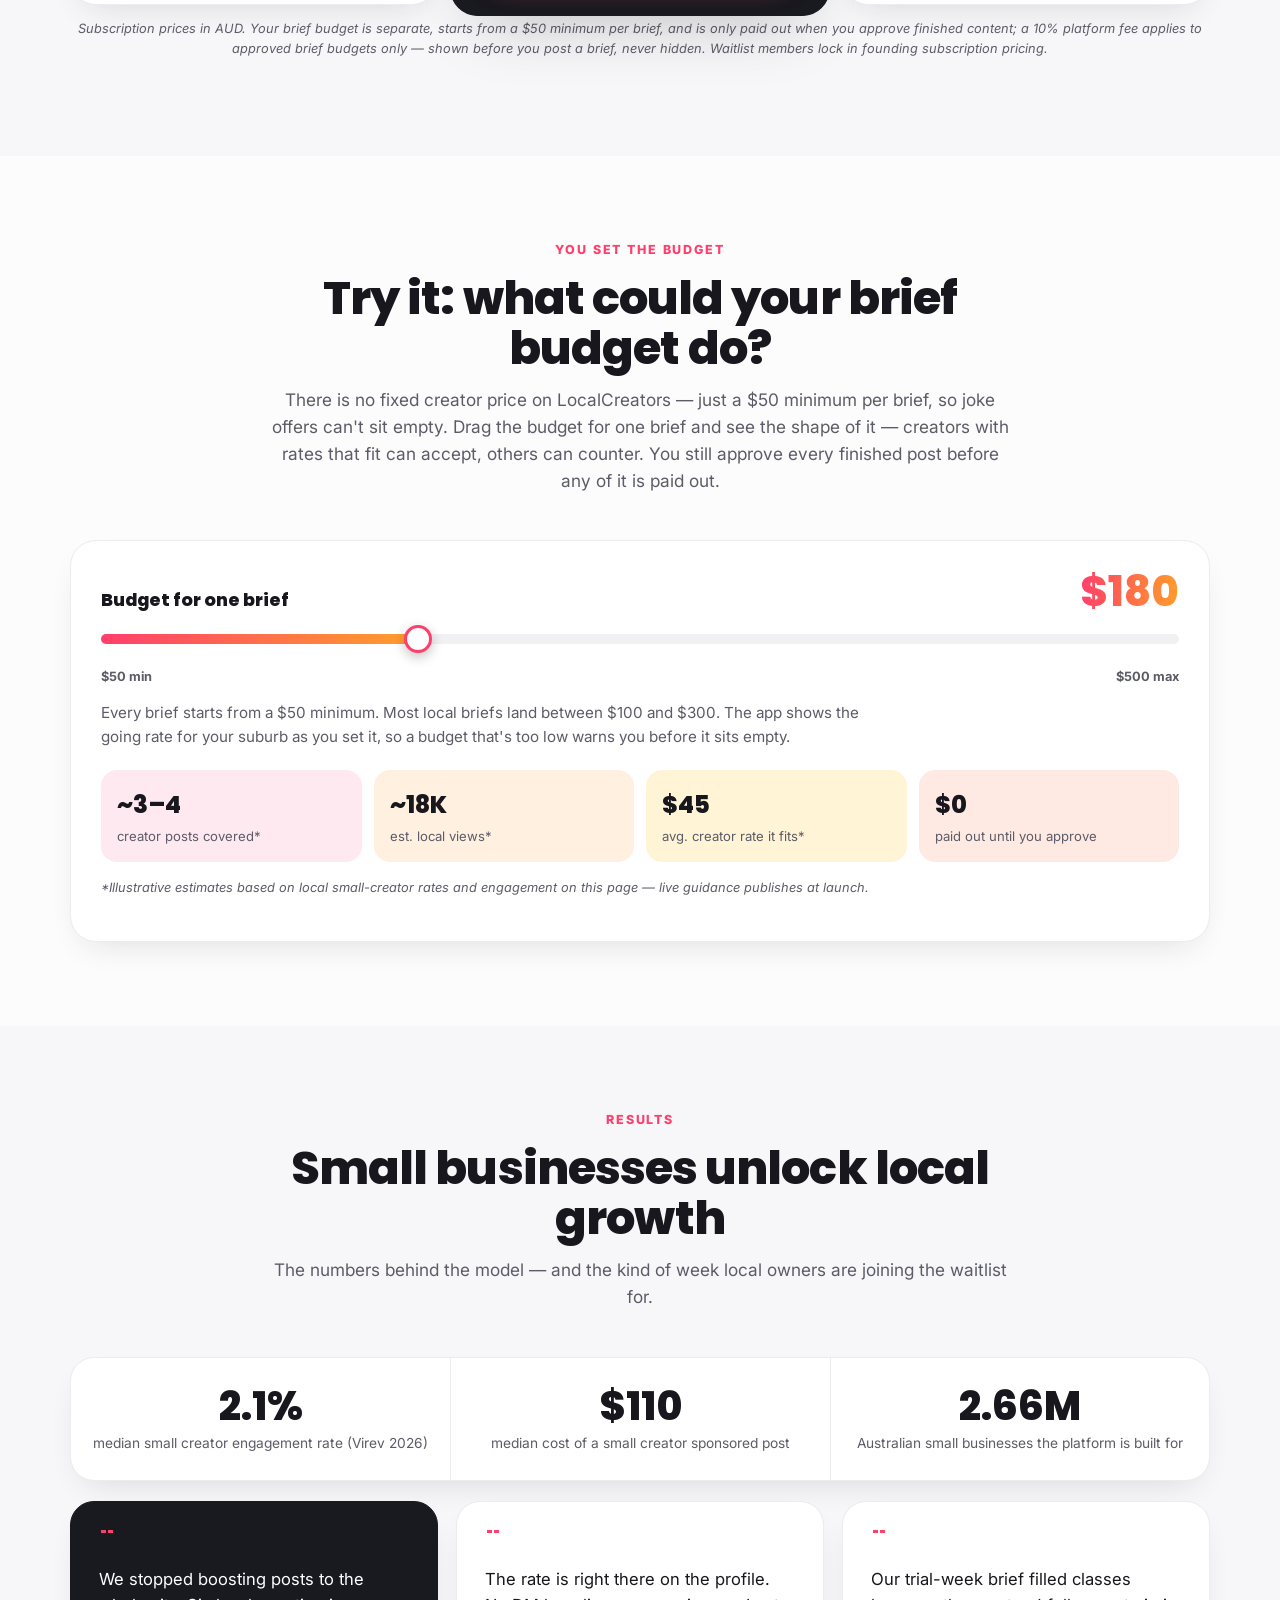
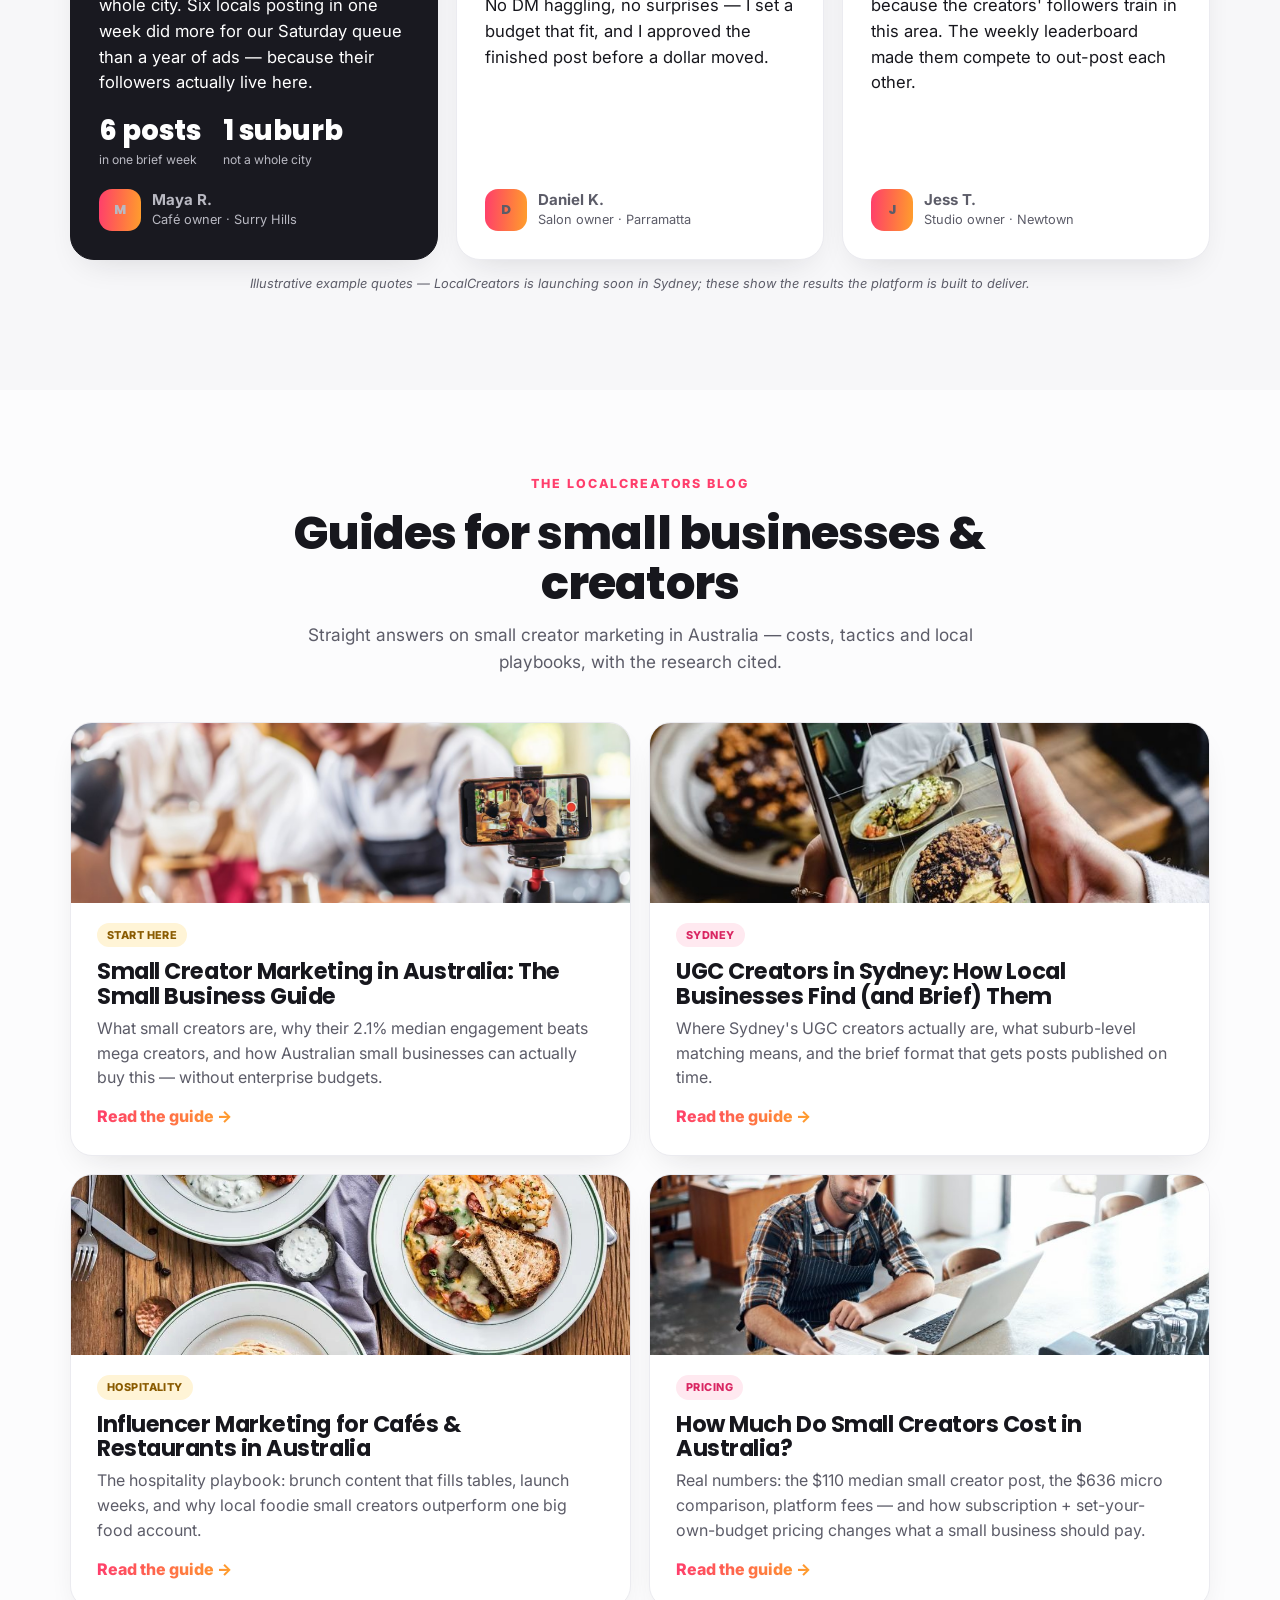
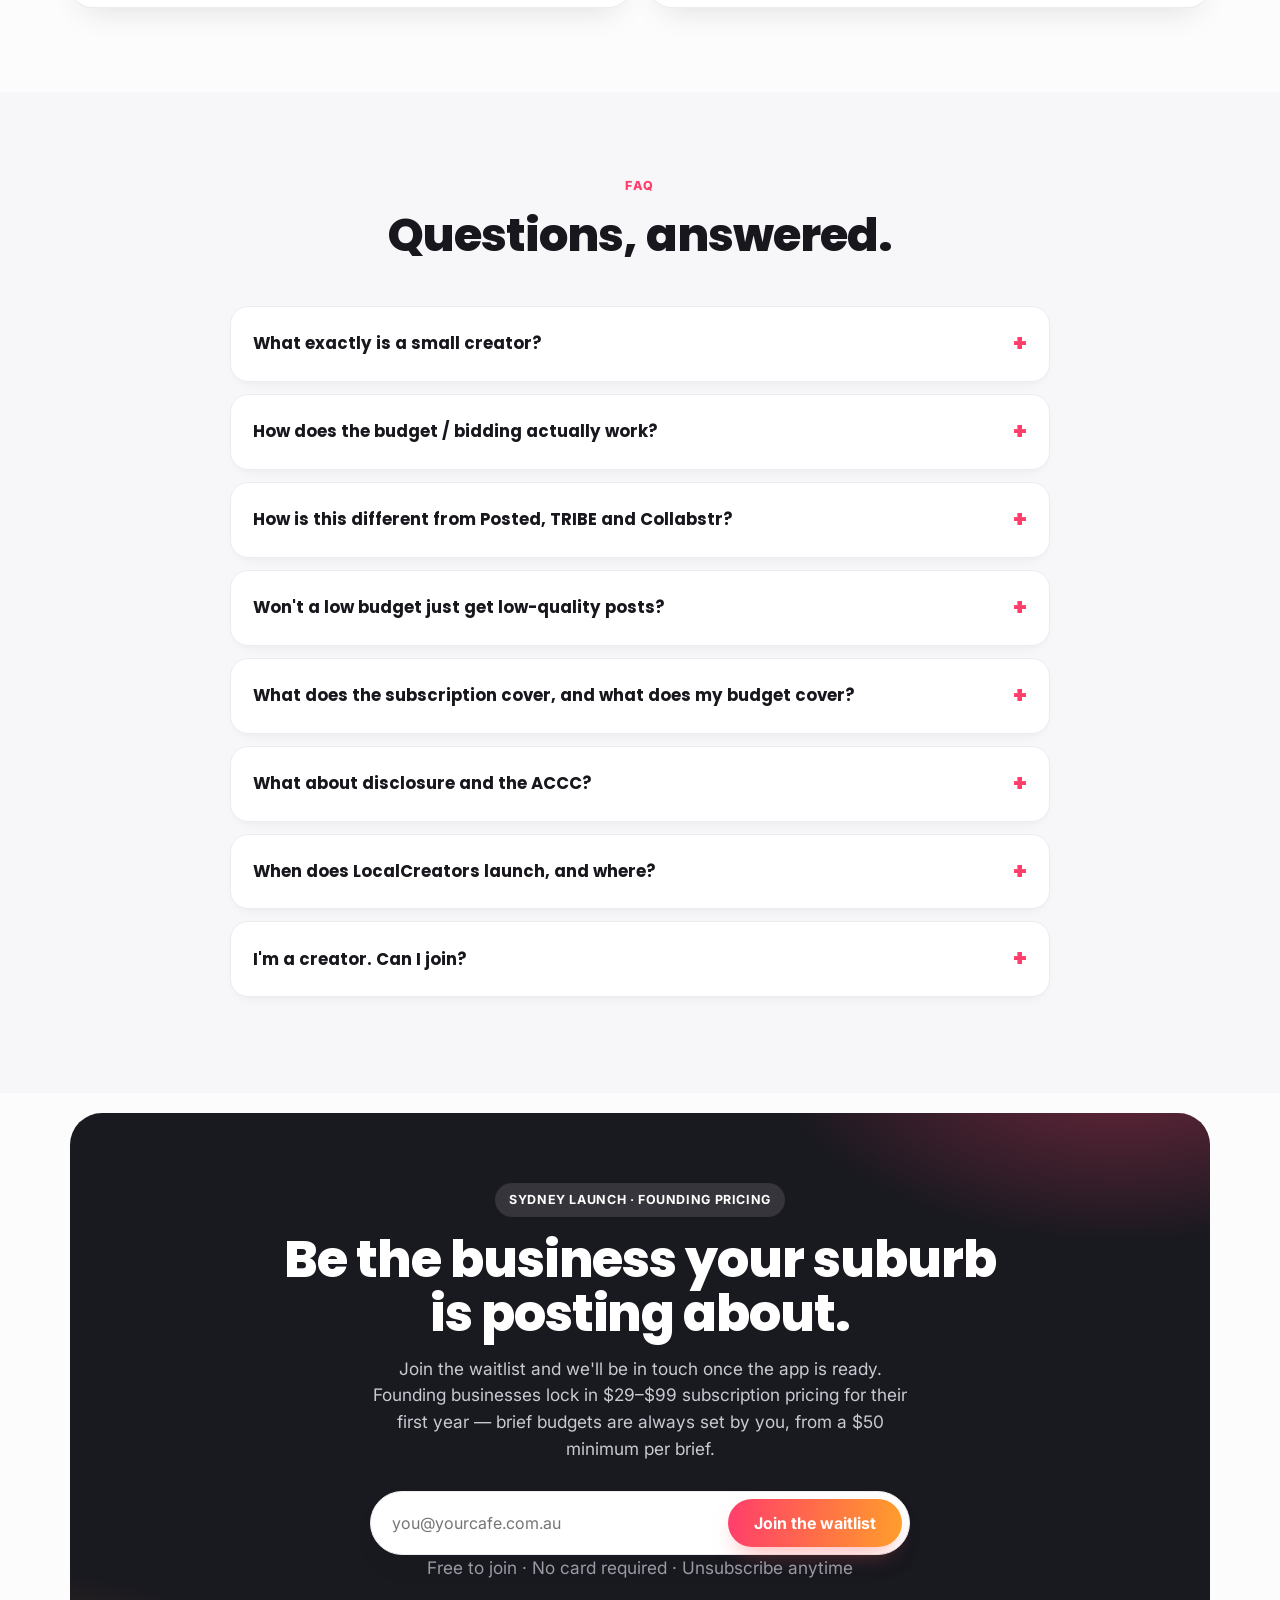
==== commit 11147e36: "Fix Search Console structured data issues: retype Product as Service" ====
--- a/index.html
+++ b/index.html
@@ -31,7 +31,7 @@
 {"@context":"https://schema.org","@type":"Organization","name":"LocalCreators","url":"https://getlocalcreators.vercel.app/","description":"Australian self-serve platform for small businesses and nano creators: suburb matching, business-set budgets, transparent rates and approve-before-you-pay.","areaServed":{"@type":"City","name":"Sydney, Australia"}}
 </script>
 <script type="application/ld+json">
-{"@context":"https://schema.org","@type":"Product","name":"LocalCreators","description":"Subscription platform for small businesses to brief local nano creators (1,000–10,000 followers). Businesses set their own budget per brief; creators accept or counter; payment is released after the business approves finished, disclosure-checked content.","brand":{"@type":"Brand","name":"LocalCreators"},"offers":[{"@type":"Offer","name":"Starter","price":"29","priceCurrency":"AUD","availability":"https://schema.org/PreOrder"},{"@type":"Offer","name":"Growth","price":"49","priceCurrency":"AUD","availability":"https://schema.org/PreOrder"},{"@type":"Offer","name":"Multi-location","price":"99","priceCurrency":"AUD","availability":"https://schema.org/PreOrder"}]}
+{"@context":"https://schema.org","@type":"Service","name":"LocalCreators","description":"Subscription platform for small businesses to brief local nano creators (1,000–10,000 followers). Businesses set their own budget per brief; creators accept or counter; payment is released after the business approves finished, disclosure-checked content.","provider":{"@type":"Organization","name":"LocalCreators","url":"https://getlocalcreators.vercel.app/"},"areaServed":{"@type":"City","name":"Sydney, Australia"},"image":"https://getlocalcreators.vercel.app/assets/og-image.webp","offers":[{"@type":"Offer","name":"Starter","price":"29","priceCurrency":"AUD","availability":"https://schema.org/PreOrder"},{"@type":"Offer","name":"Growth","price":"49","priceCurrency":"AUD","availability":"https://schema.org/PreOrder"},{"@type":"Offer","name":"Multi-location","price":"99","priceCurrency":"AUD","availability":"https://schema.org/PreOrder"}]}
 </script>
 <script type="application/ld+json">
 {"@context":"https://schema.org","@type":"FAQPage","mainEntity":[
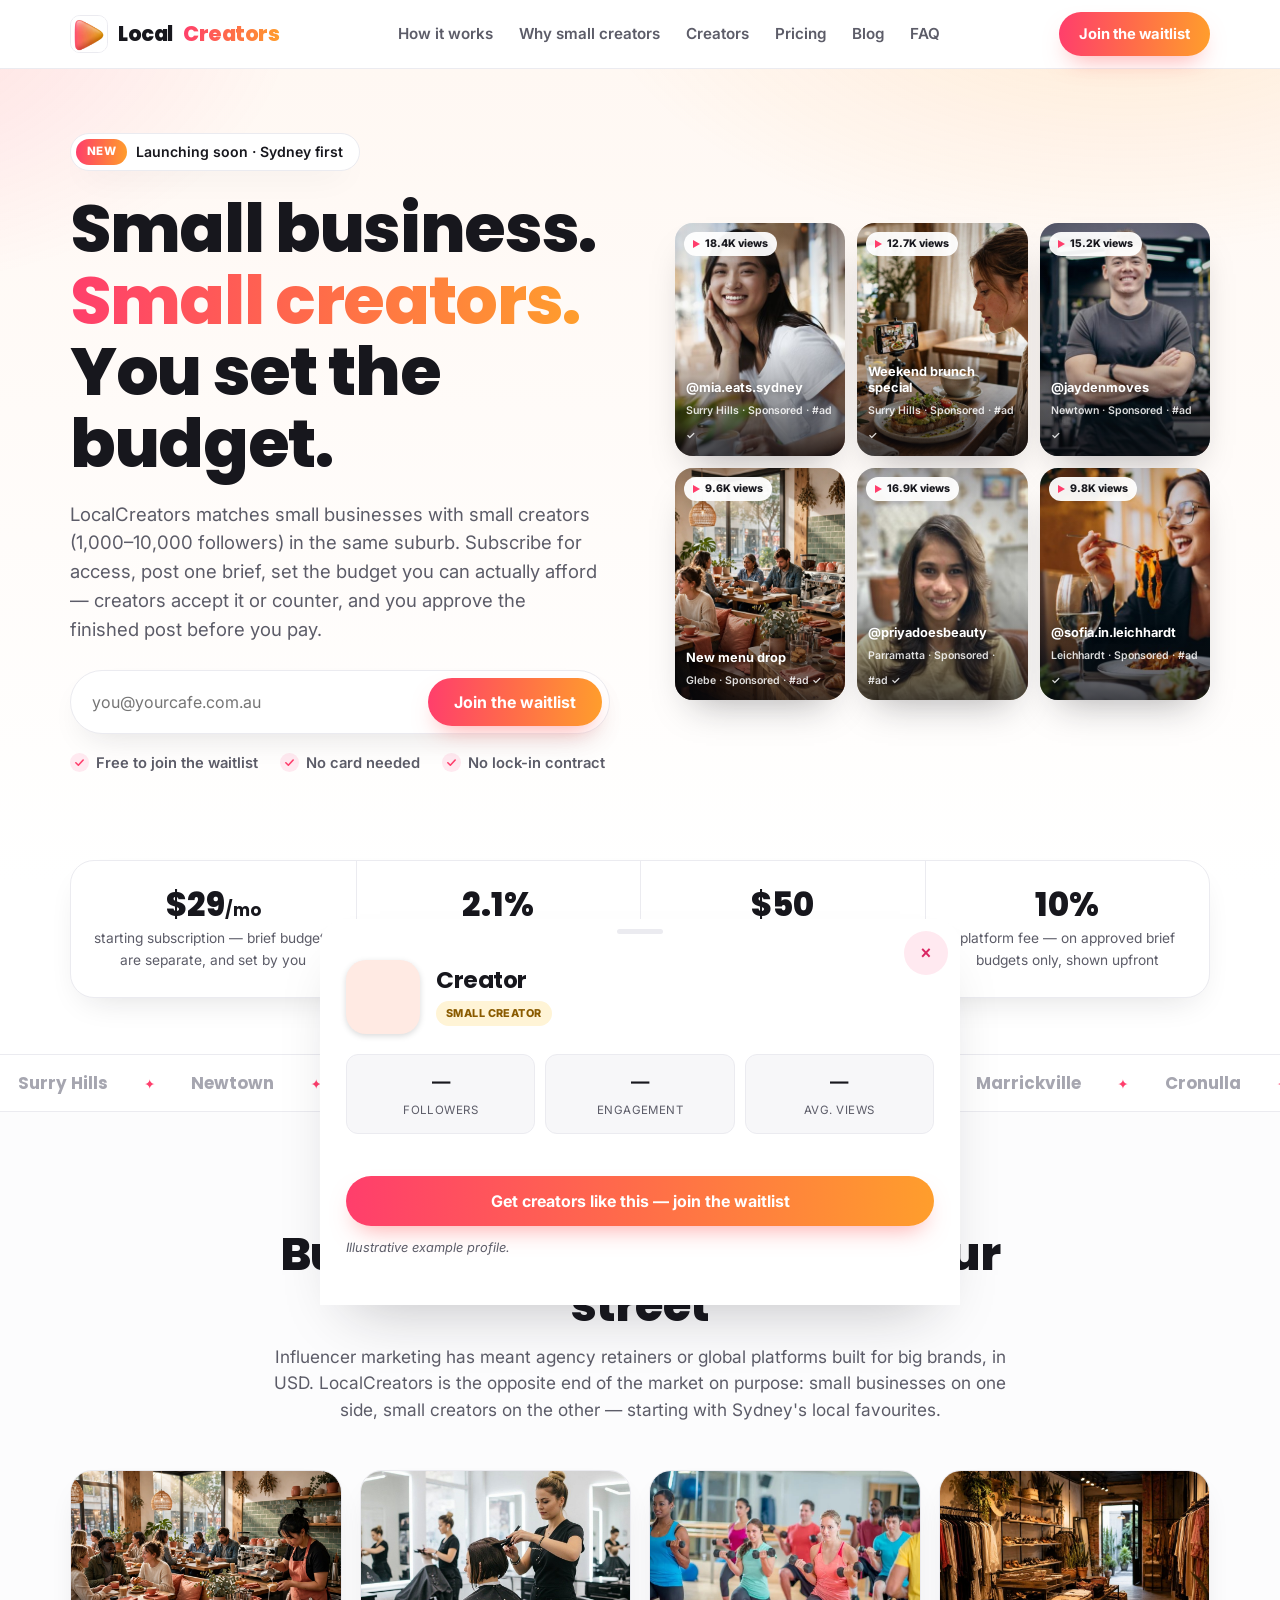
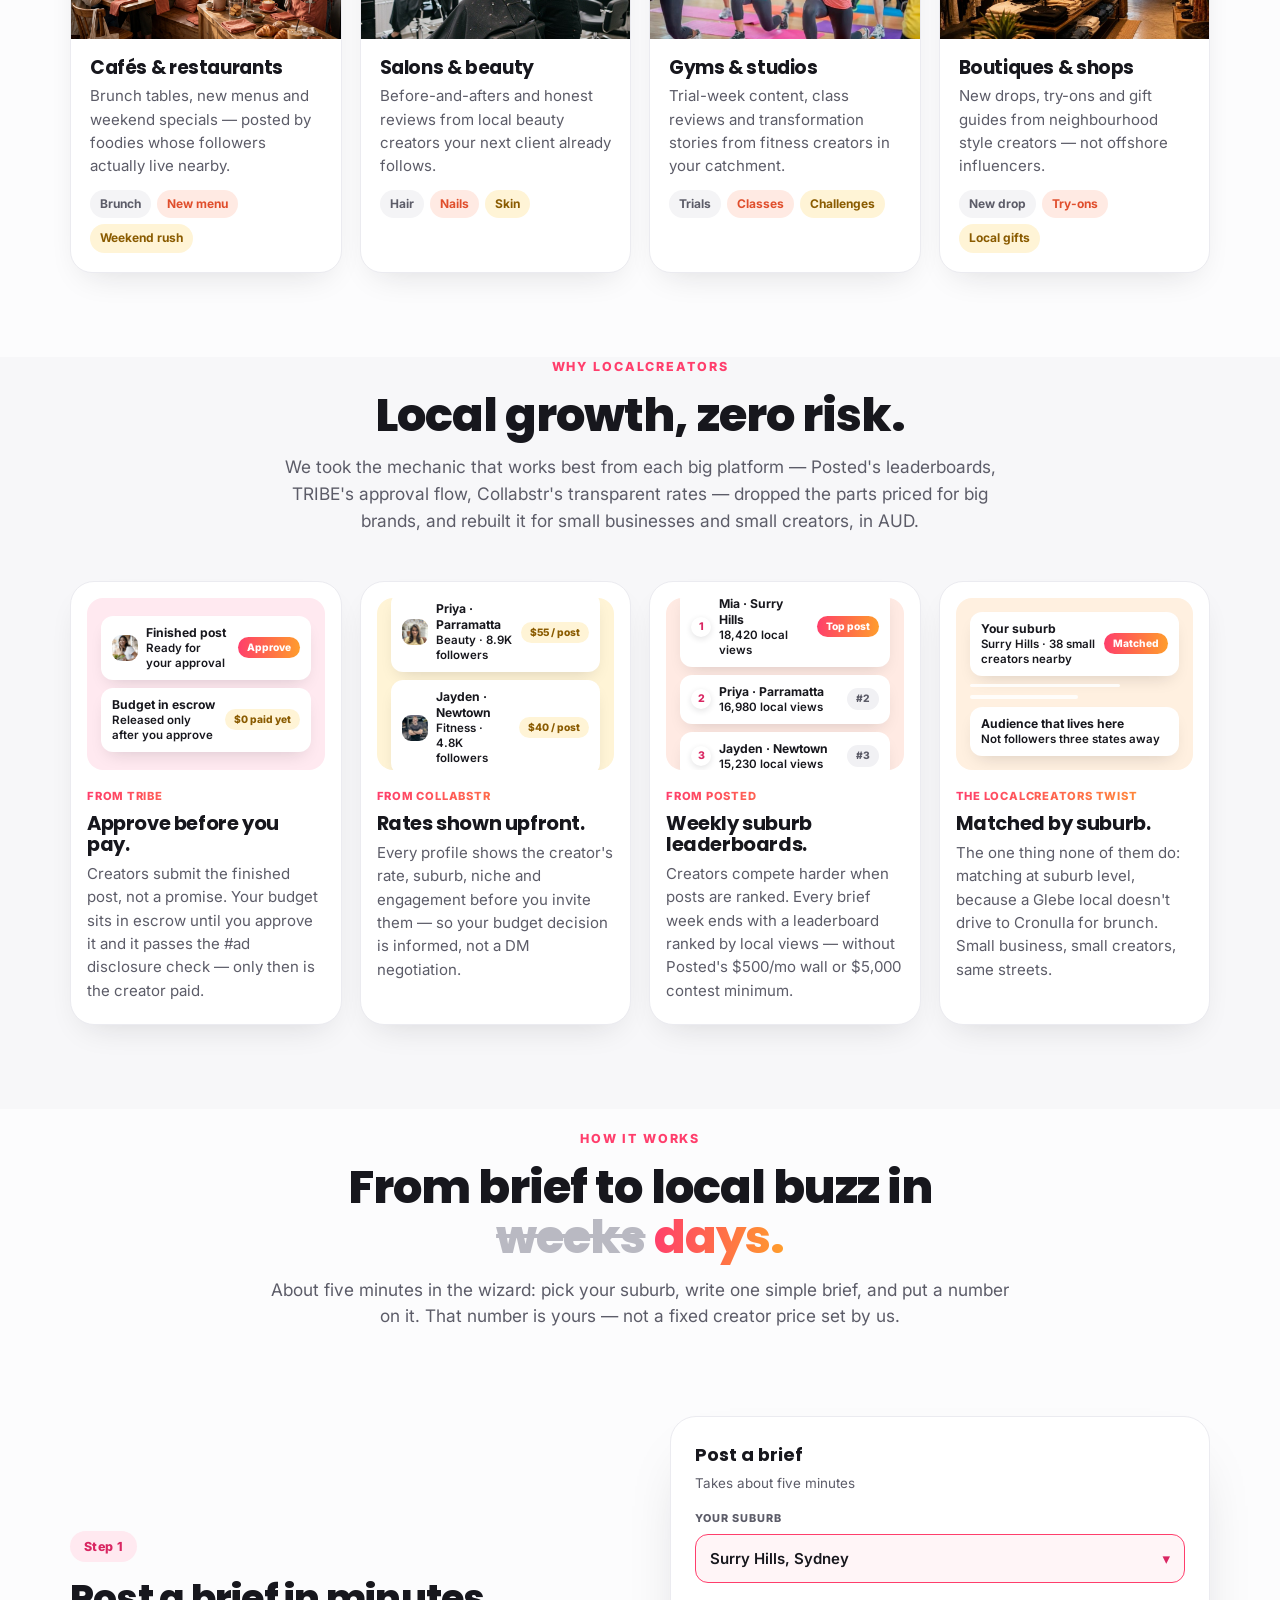
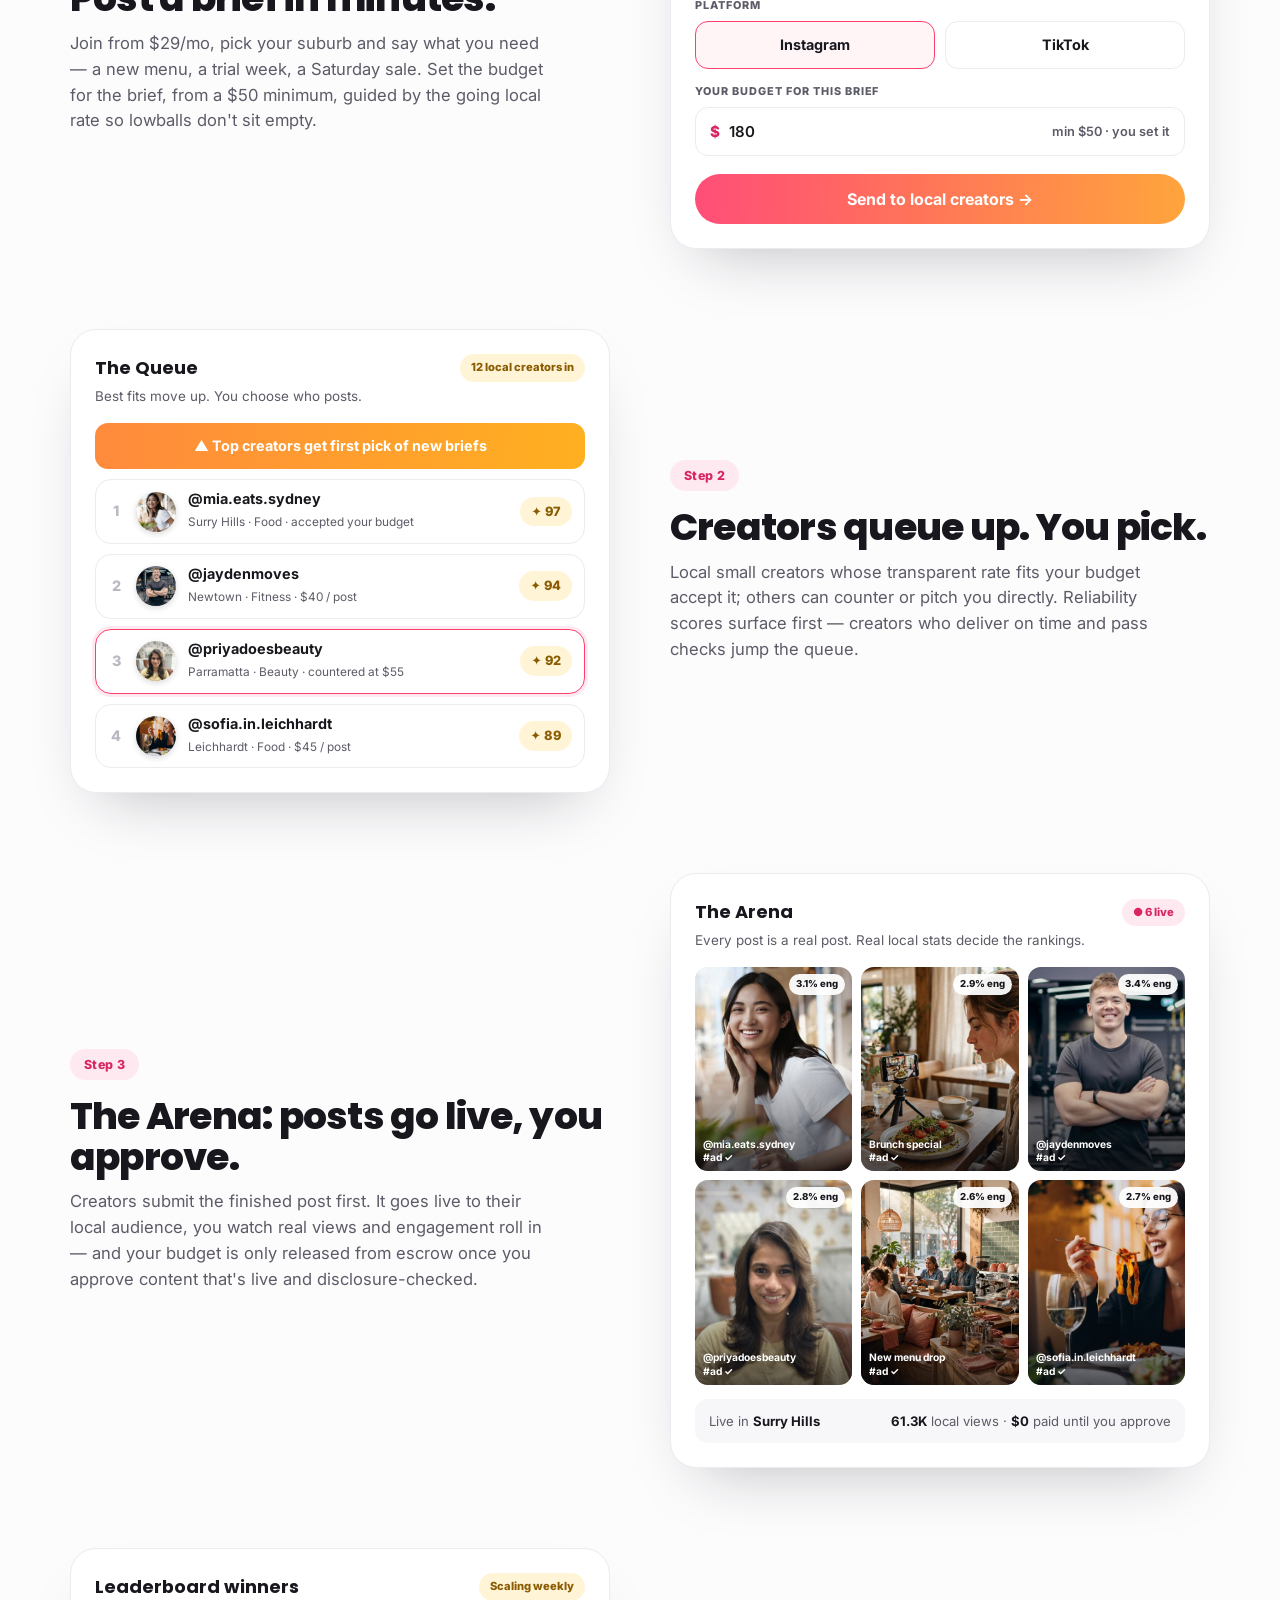
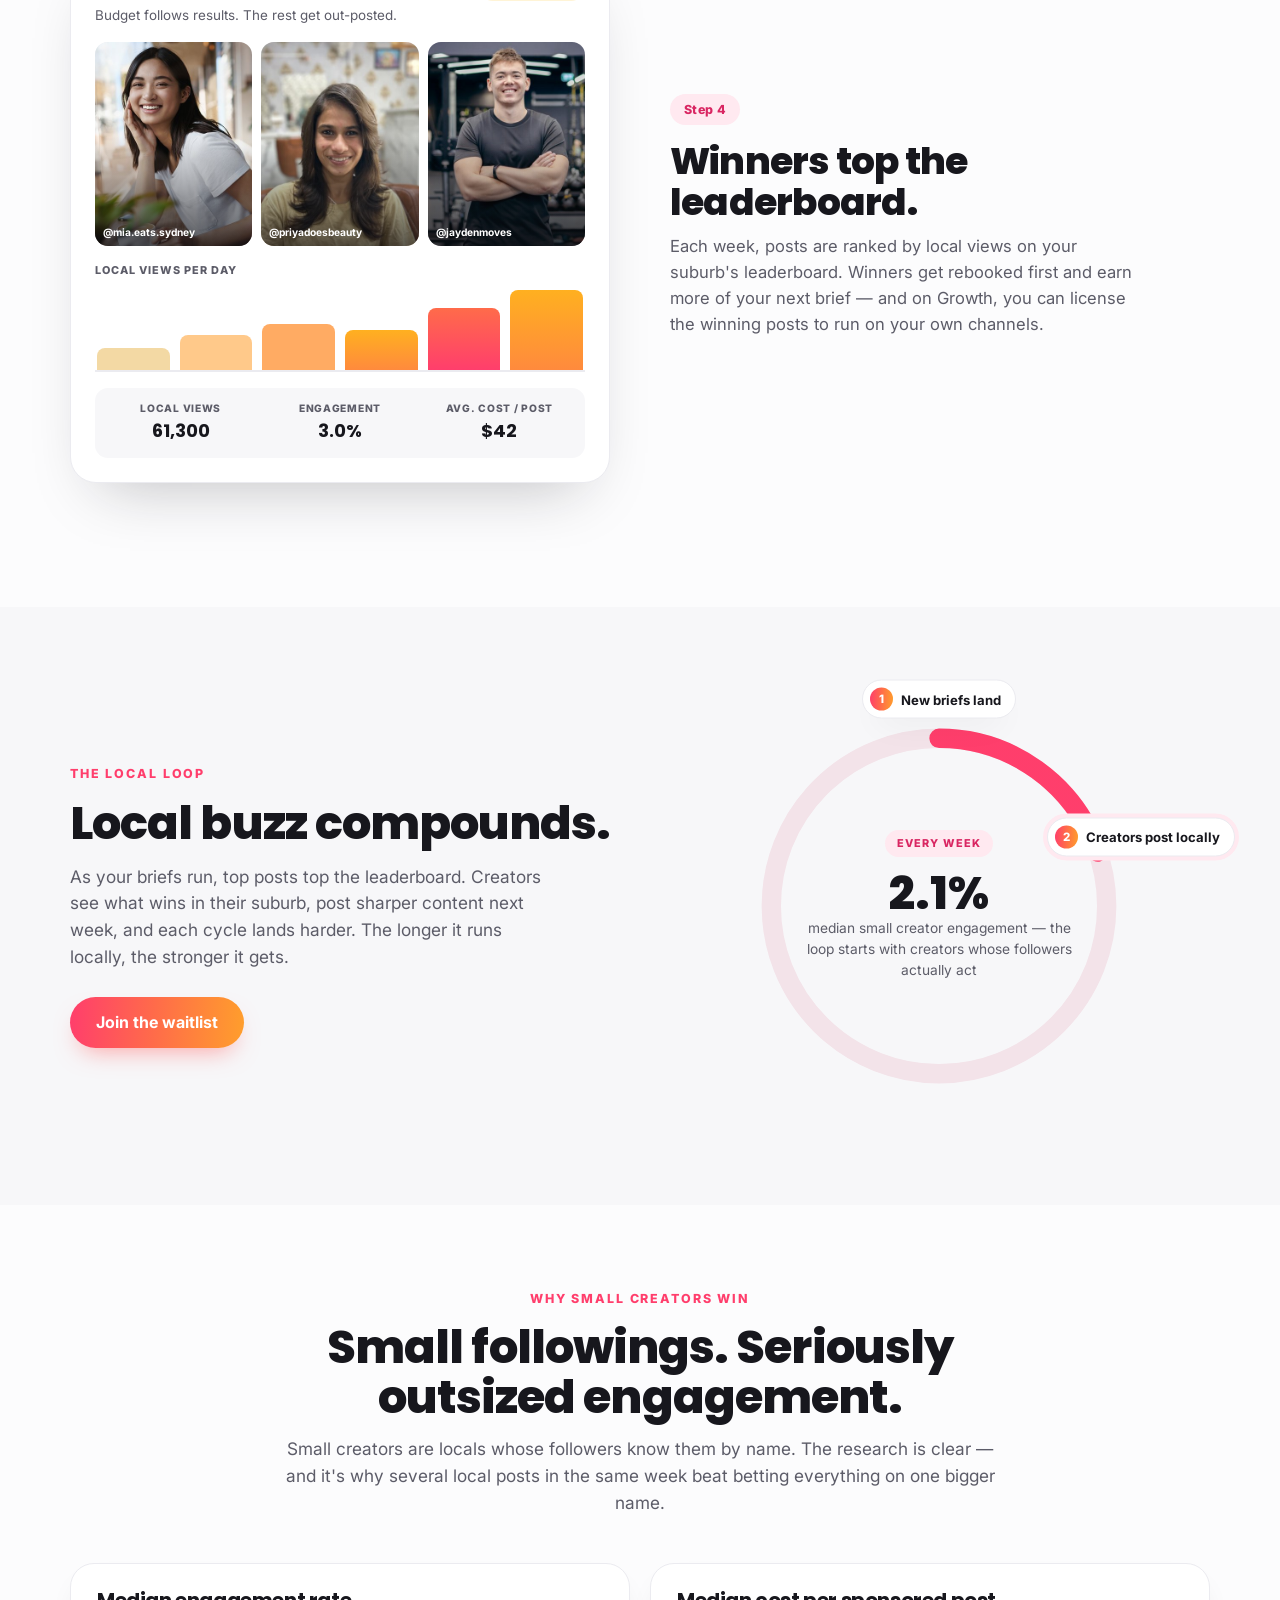
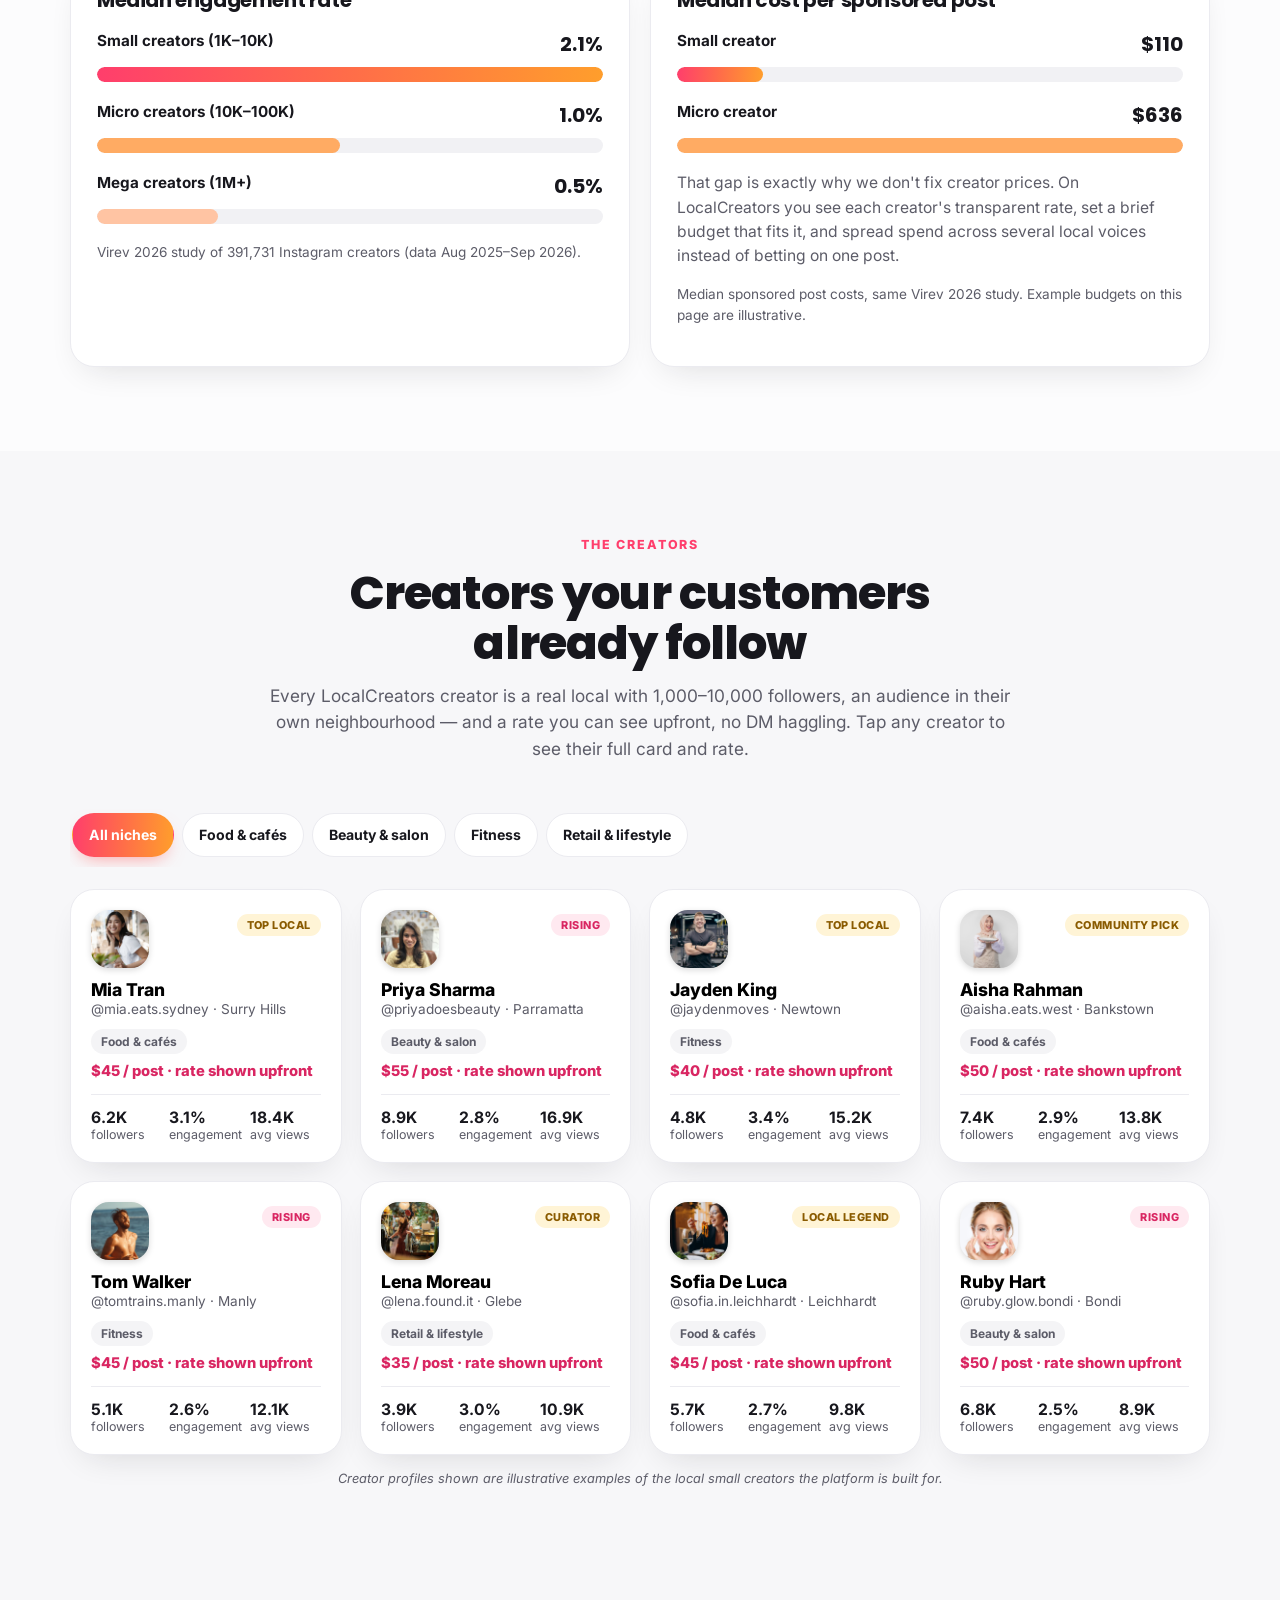
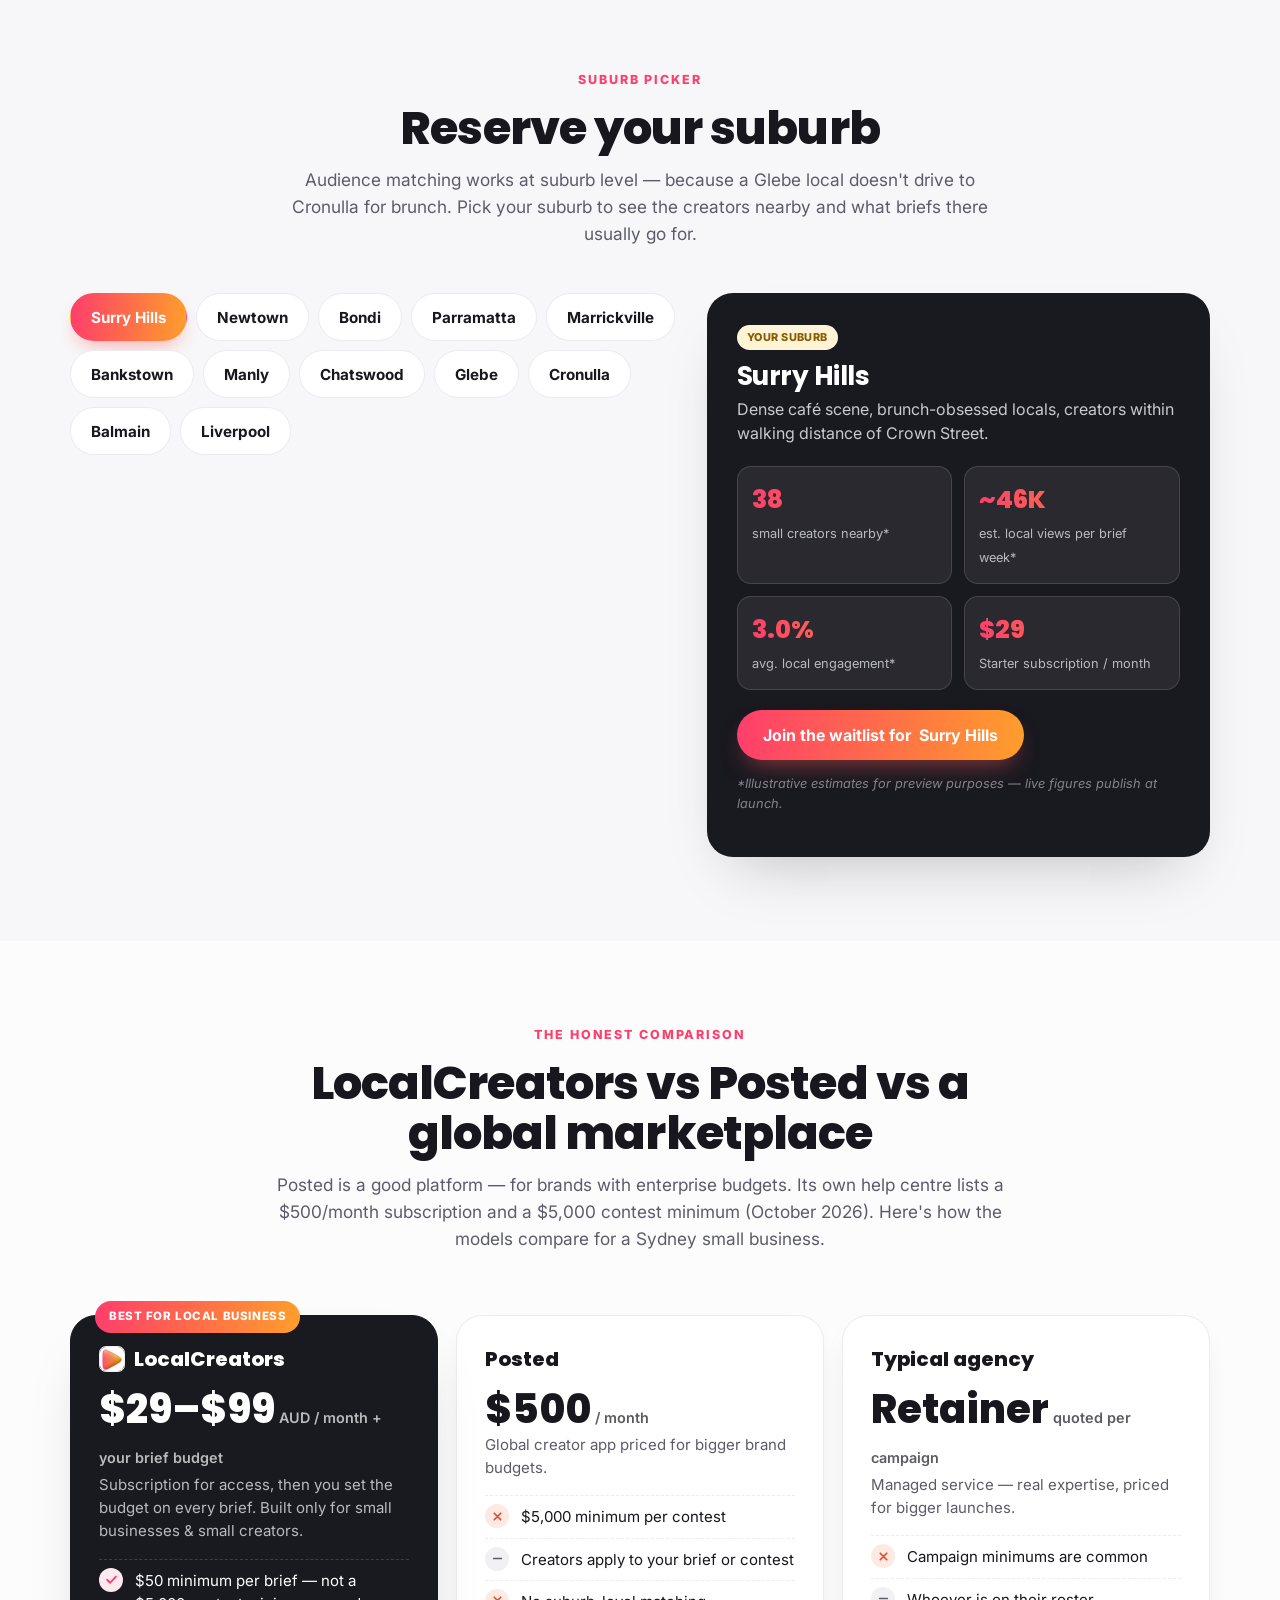
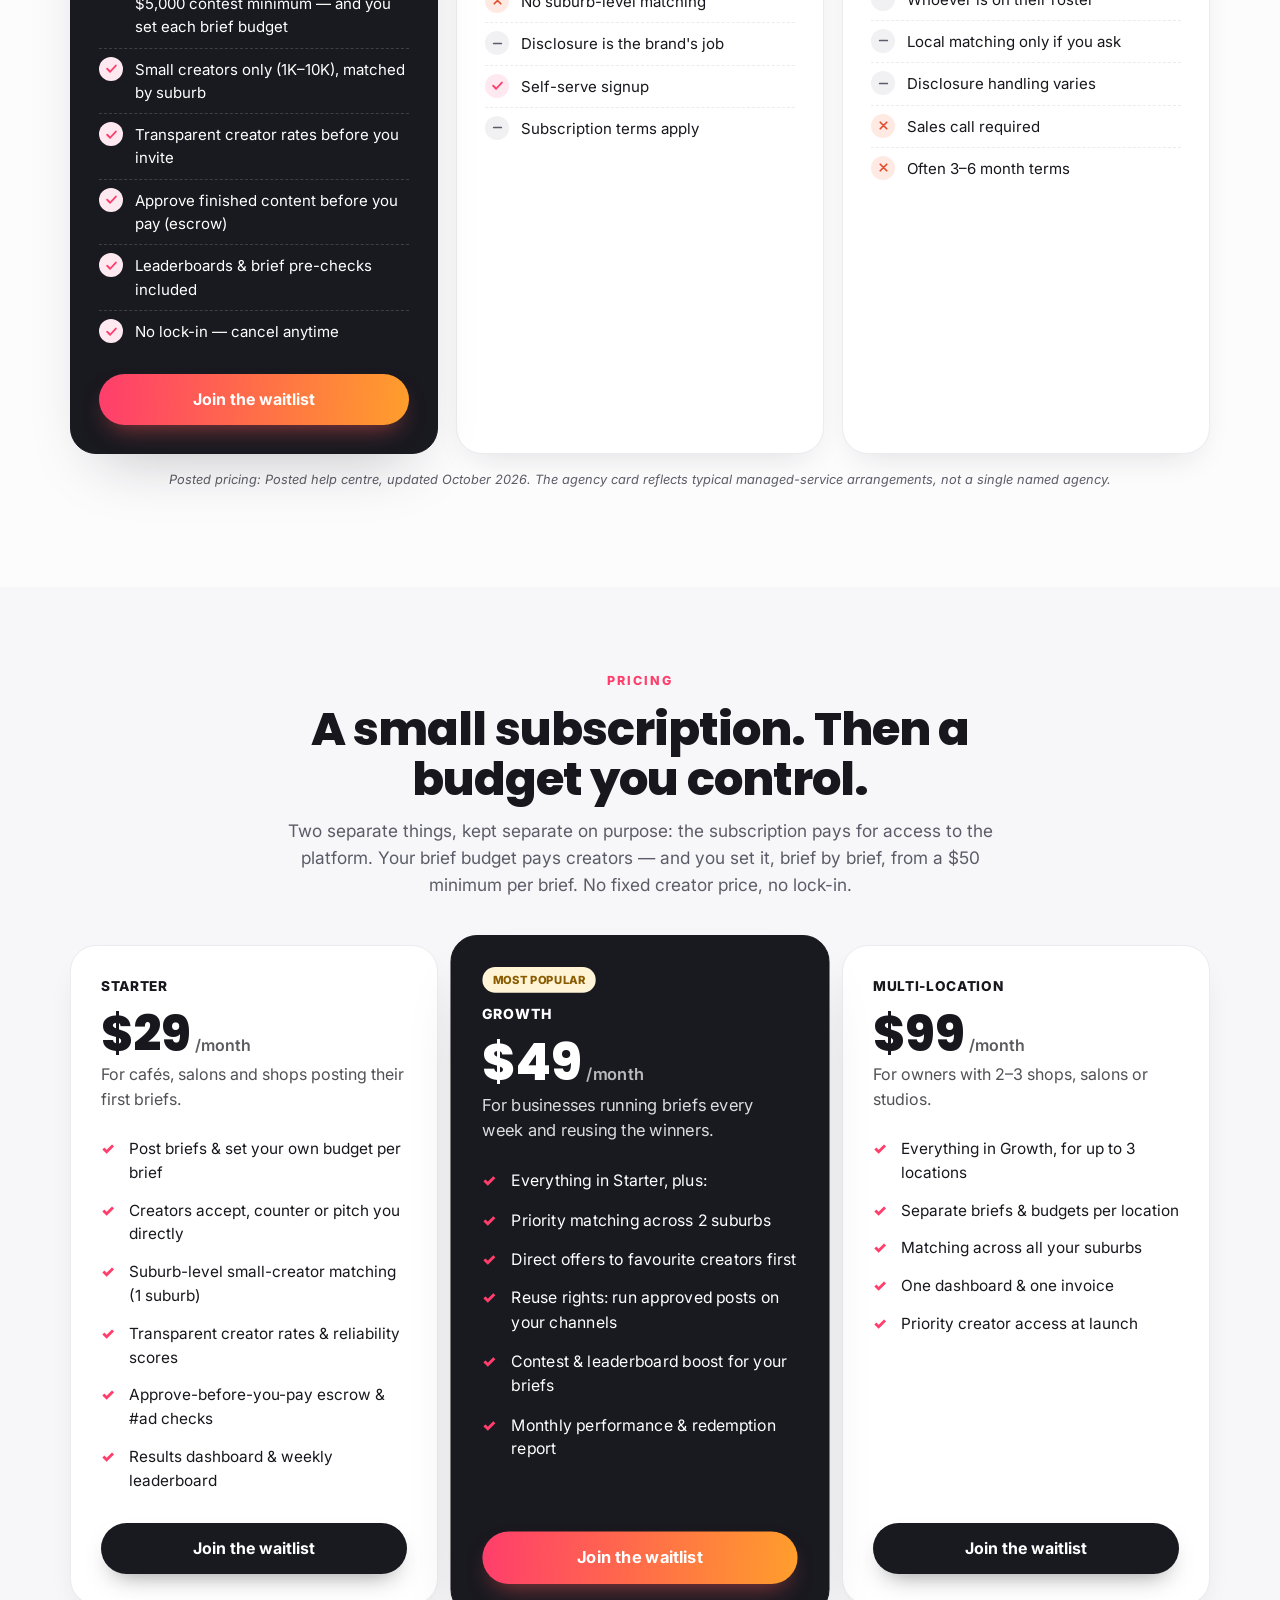
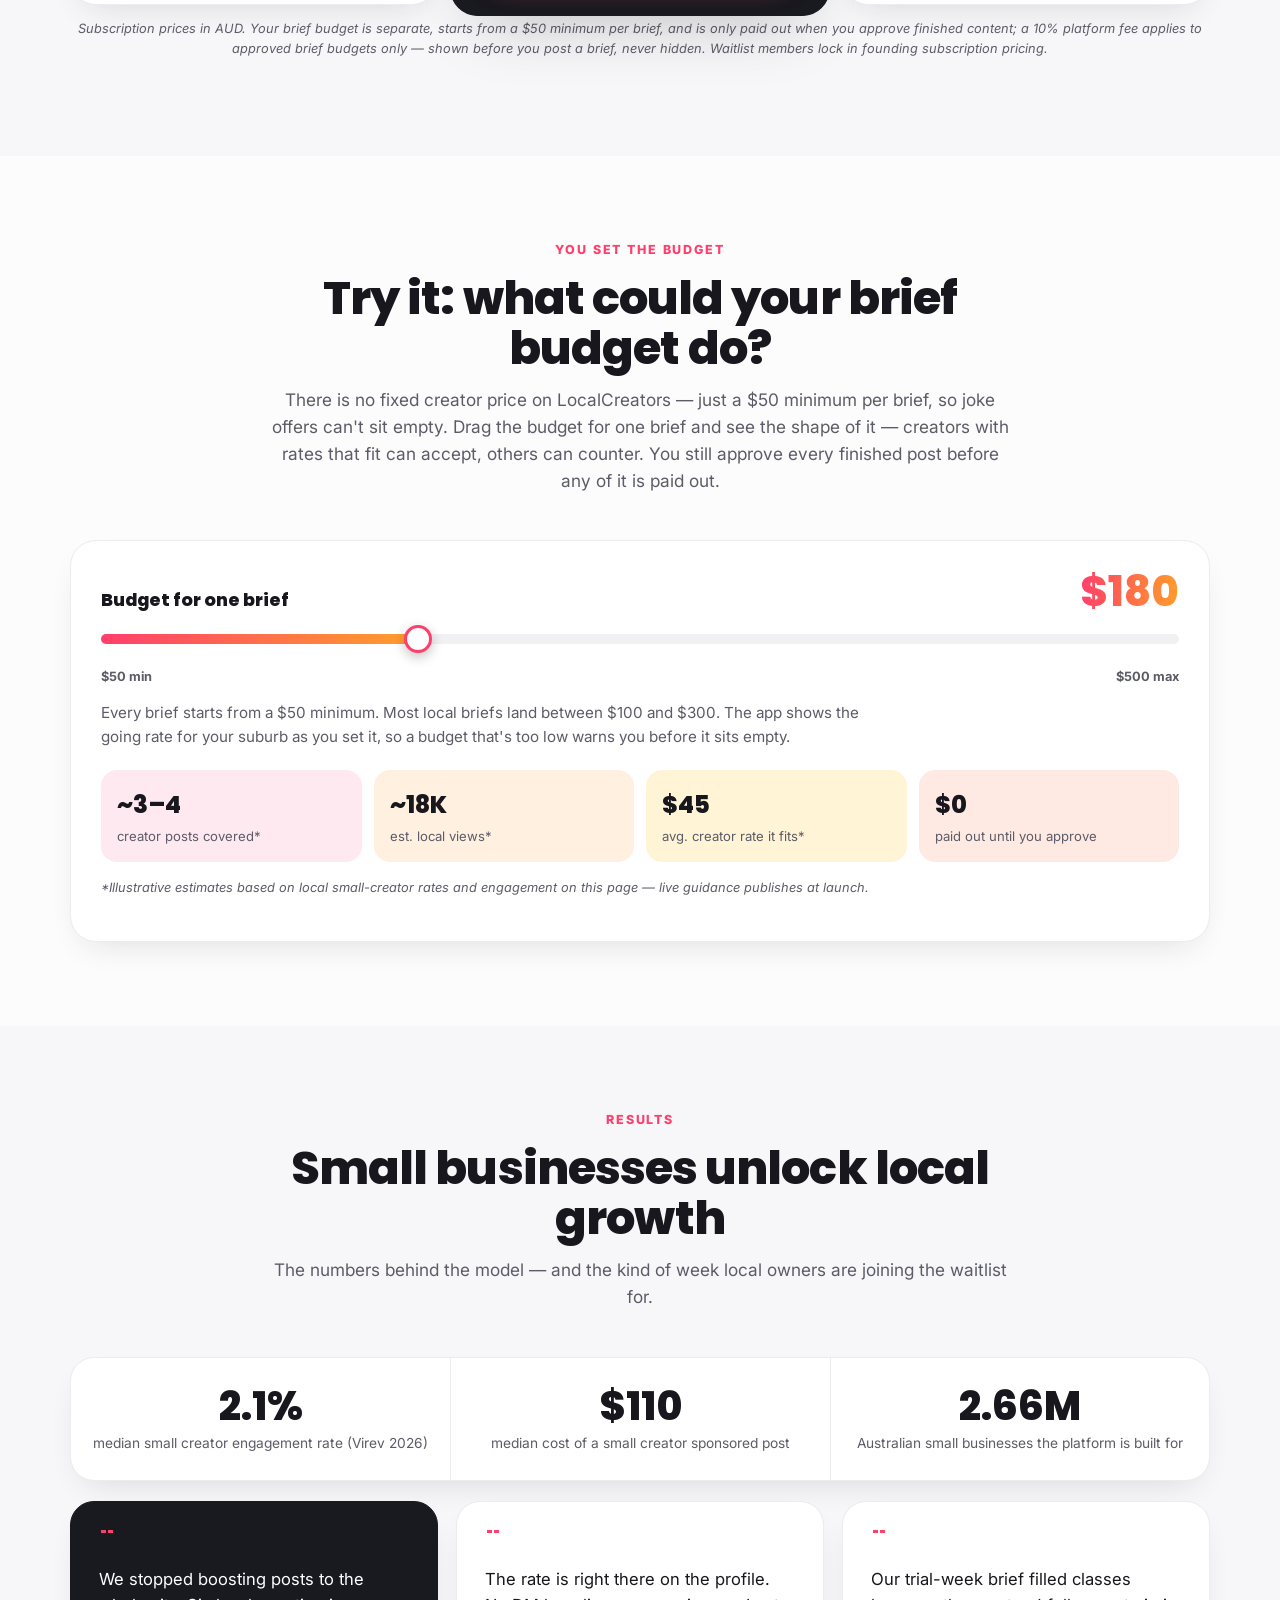
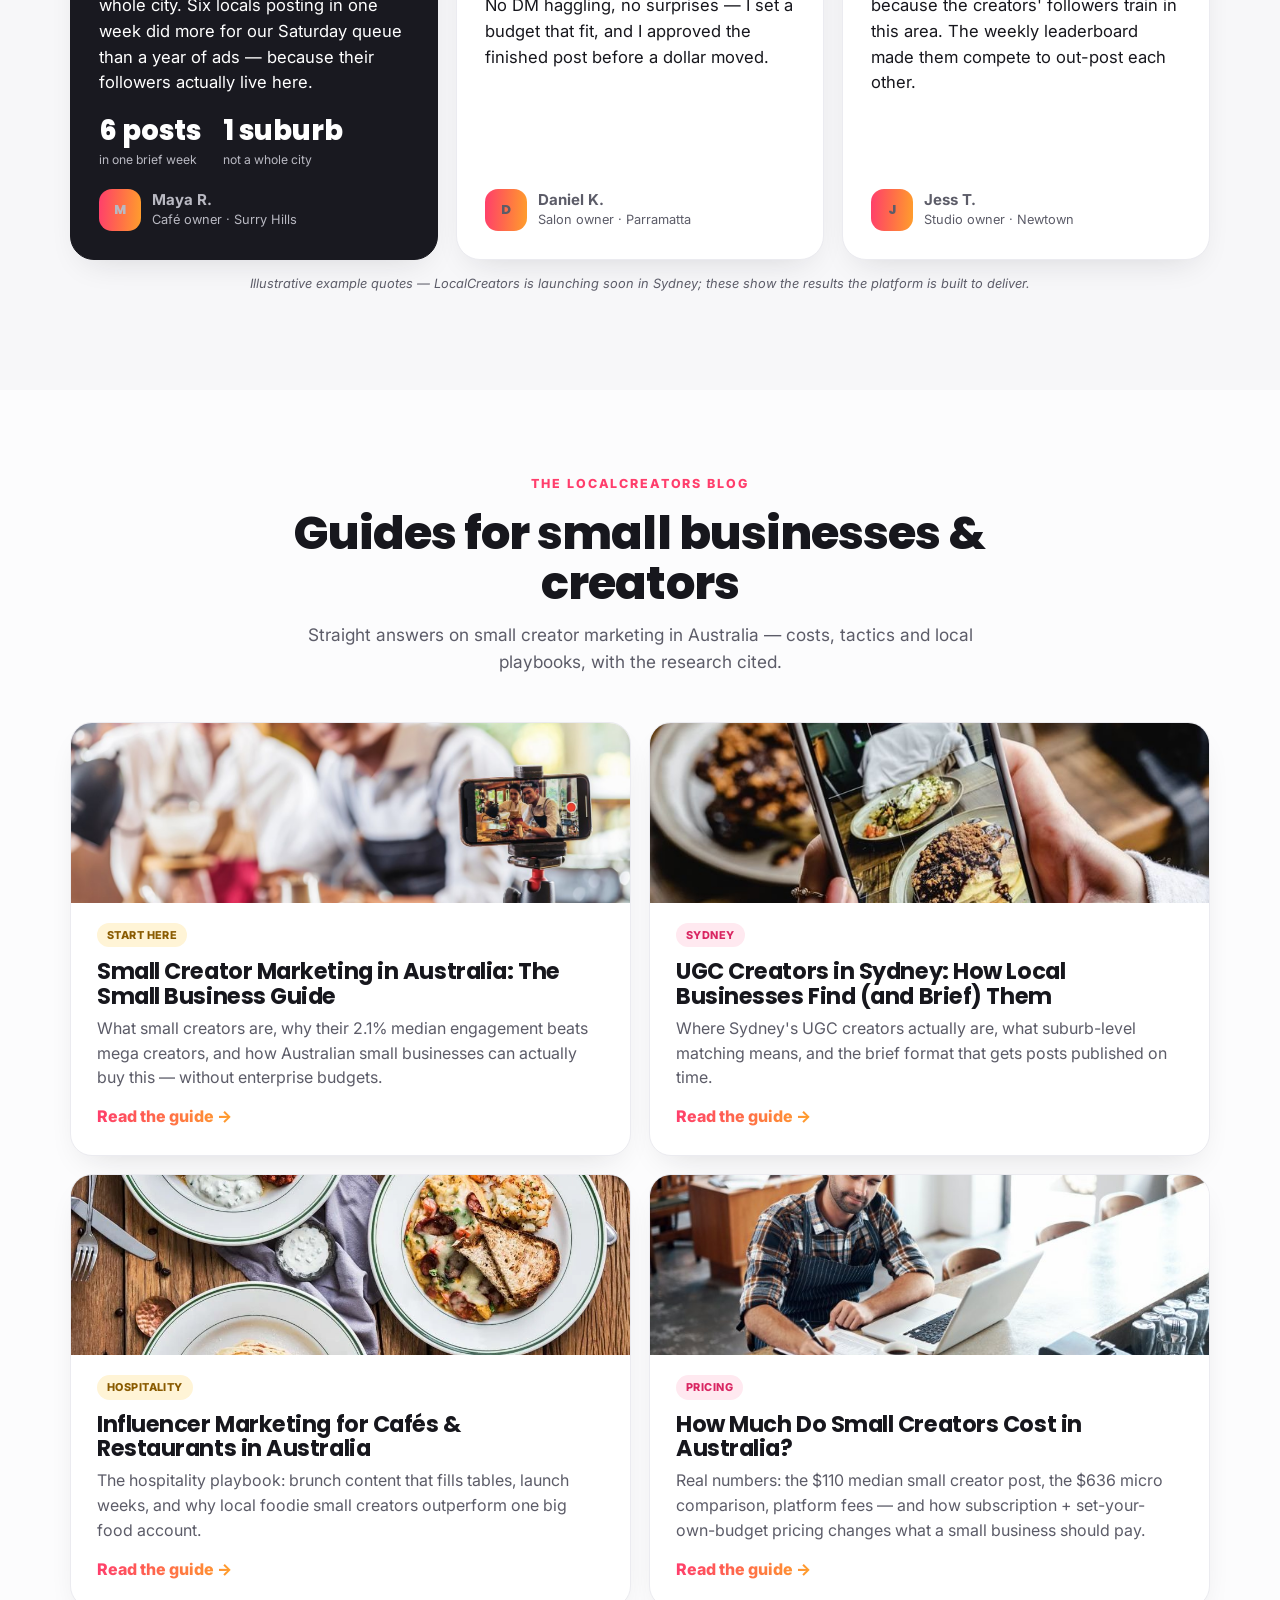
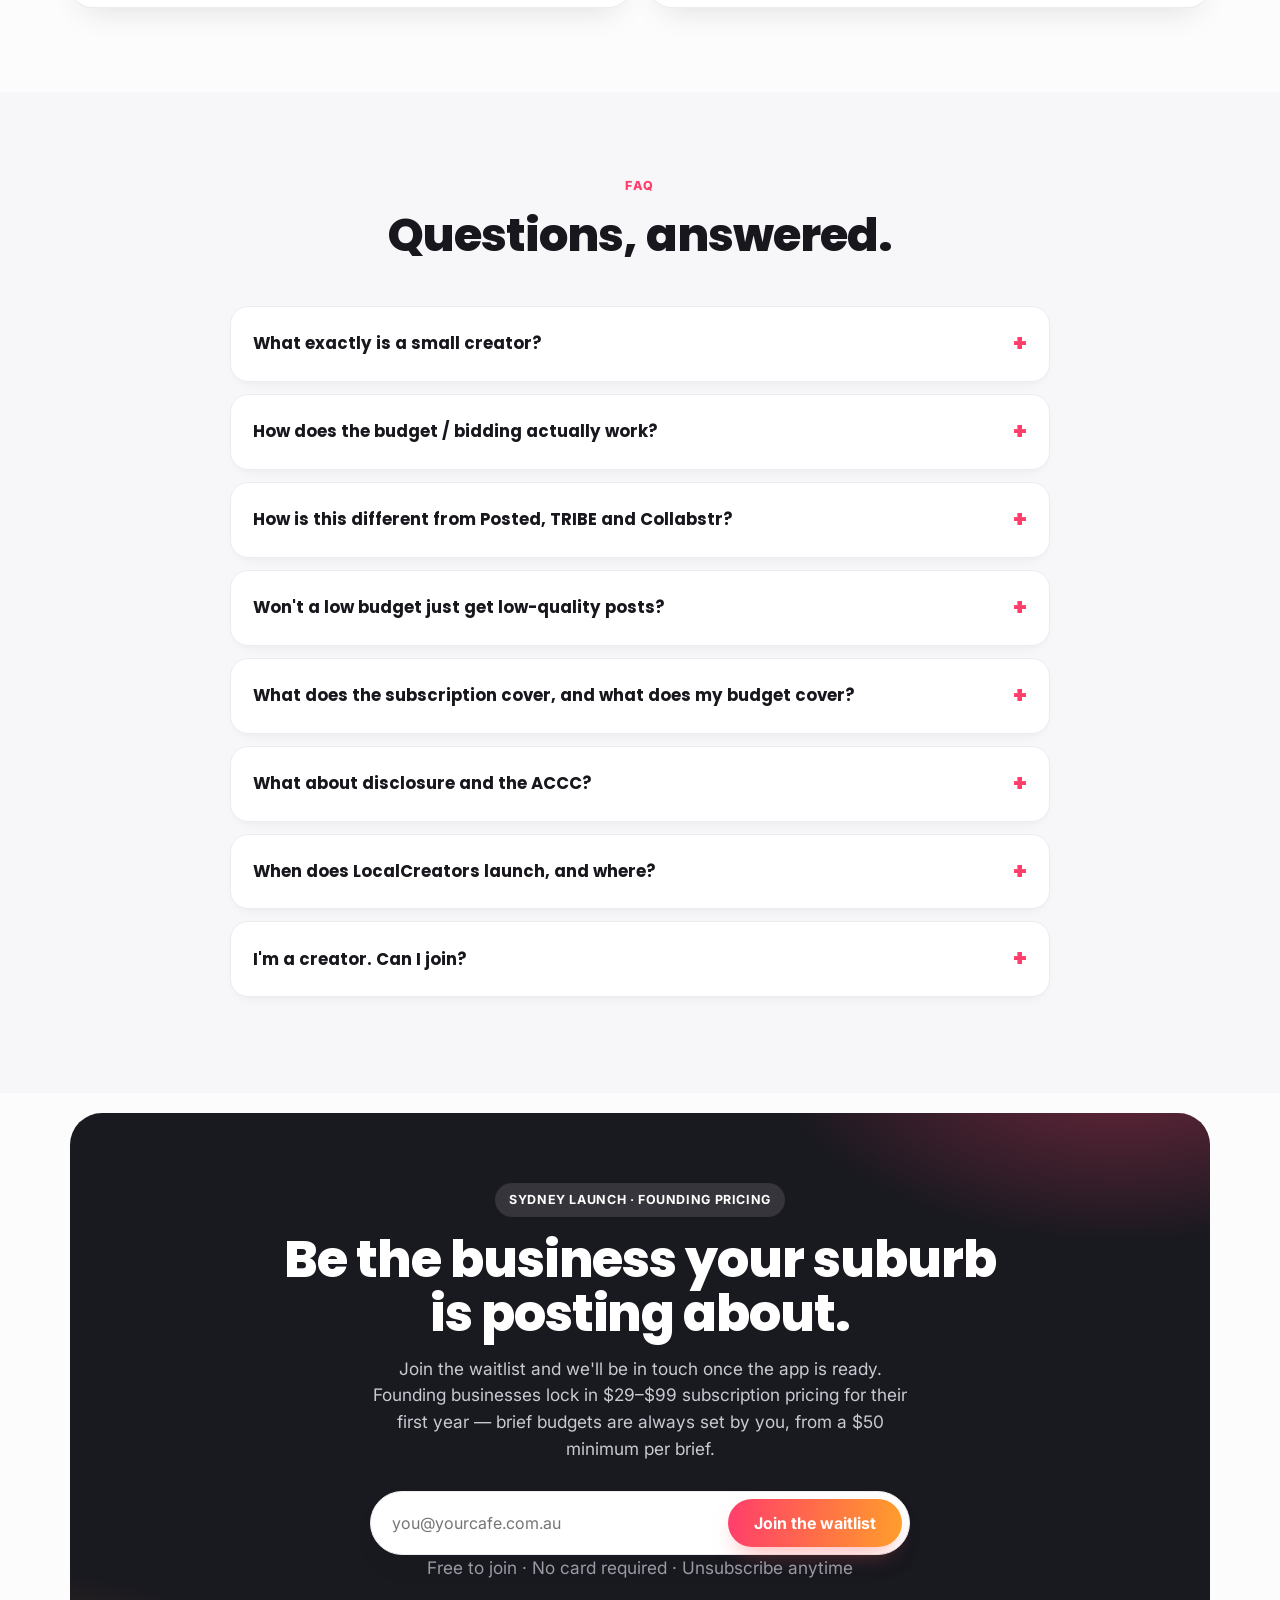
==== commit 96e08092: "Add Vercel Web Analytics and Speed Insights (all pages)" ====
--- a/index.html
+++ b/index.html
@@ -1484,5 +1484,14 @@
 $$('.suburb',sg).forEach(function(b){b.addEventListener('click',function(){pickSuburb(parseInt(b.getAttribute('data-suburb'),10))})});
 })();
 </script>
+  <!-- Vercel Web Analytics + Speed Insights -->
+  <script>
+    window.va = window.va || function () { (window.vaq = window.vaq || []).push(arguments); };
+  </script>
+  <script defer src="assets/vercel-analytics.js"></script>
+  <script>
+    window.si = window.si || function () { (window.siq = window.siq || []).push(arguments); };
+  </script>
+  <script defer src="assets/vercel-speed-insights.js"></script>
 </body>
 </html>
